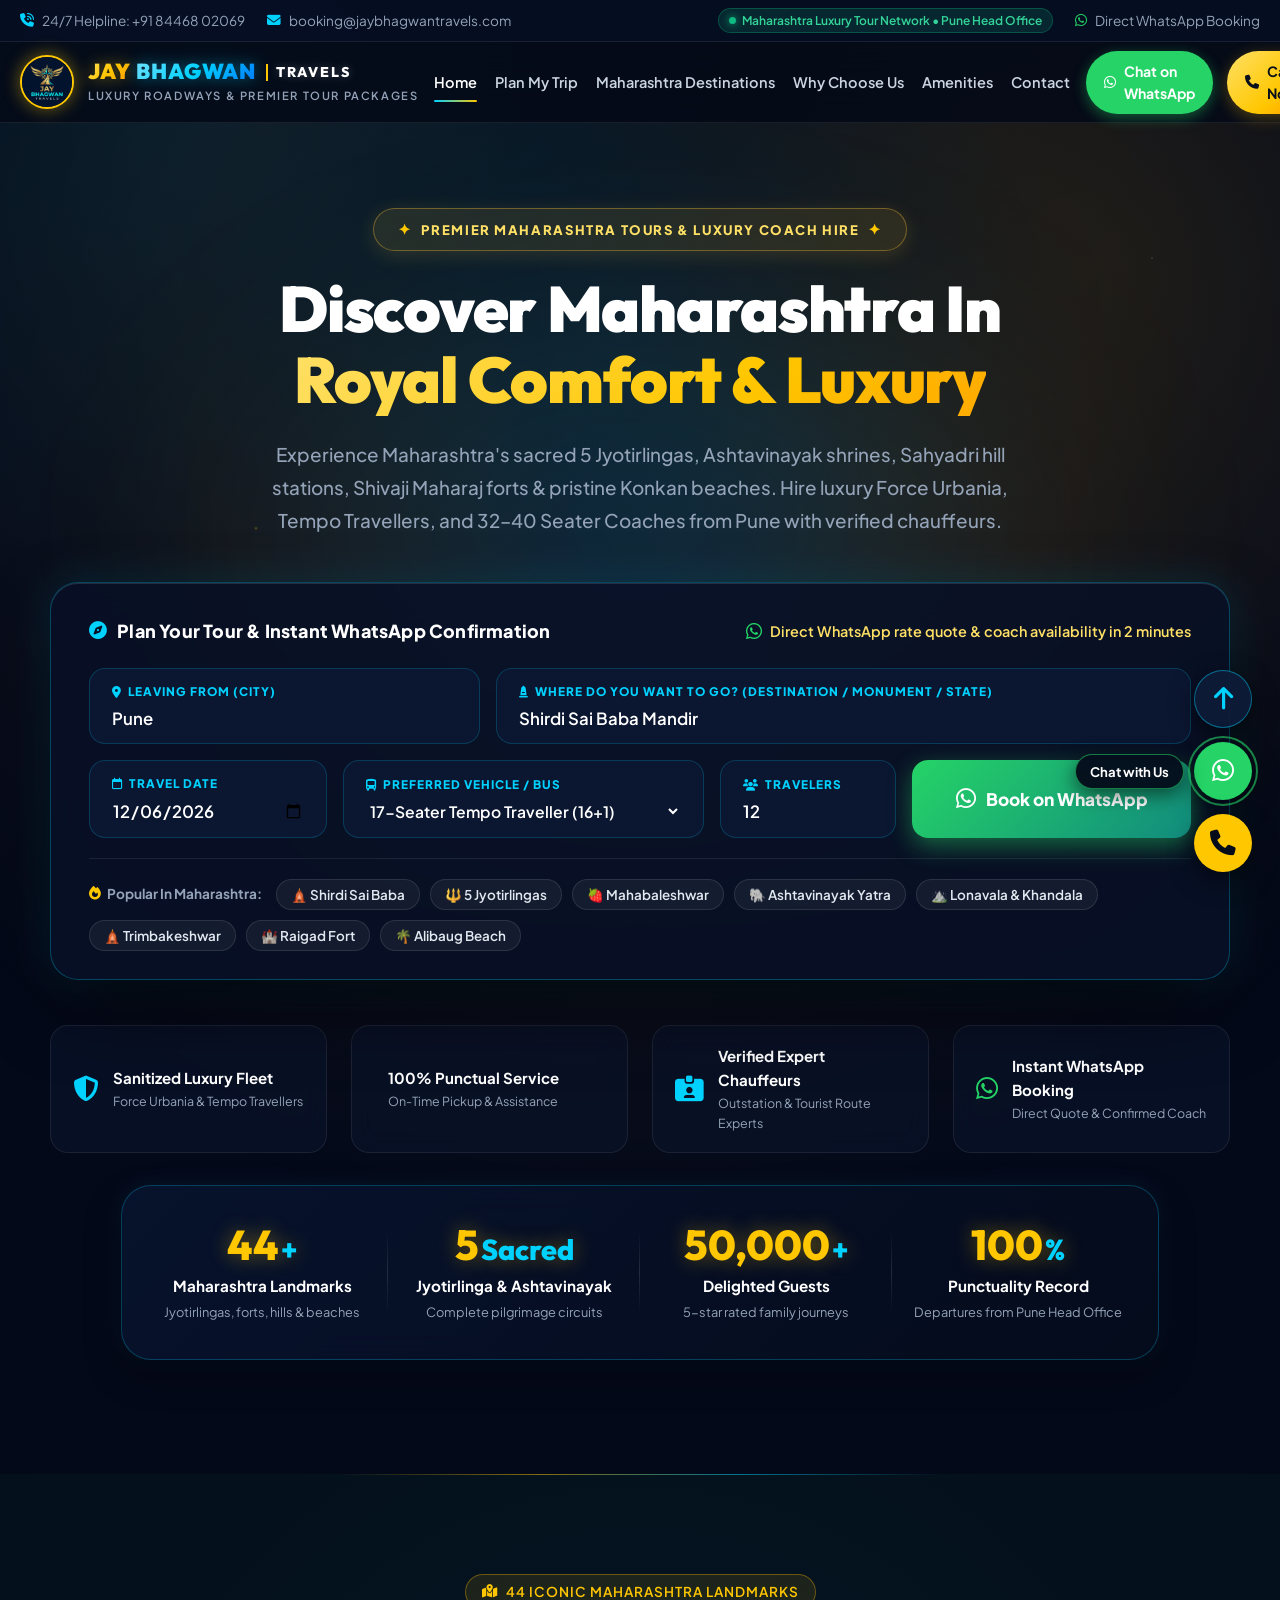
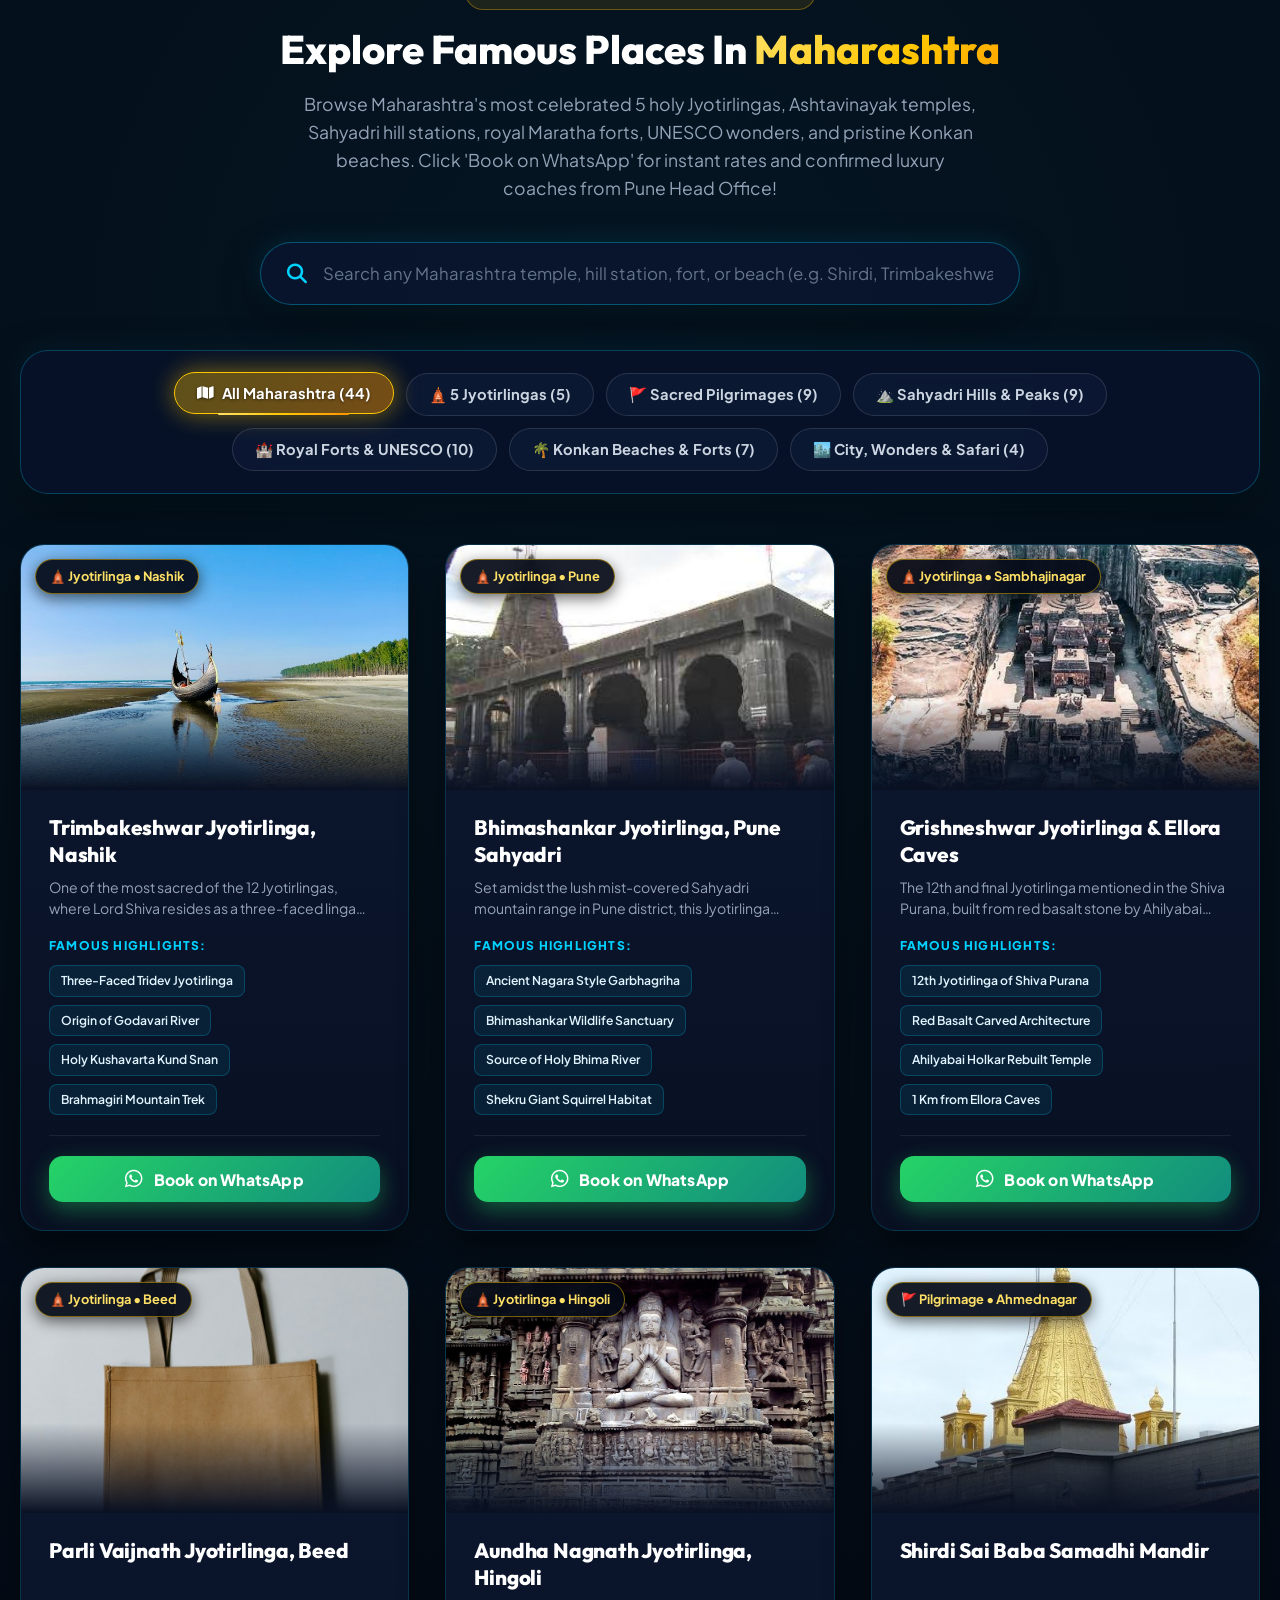
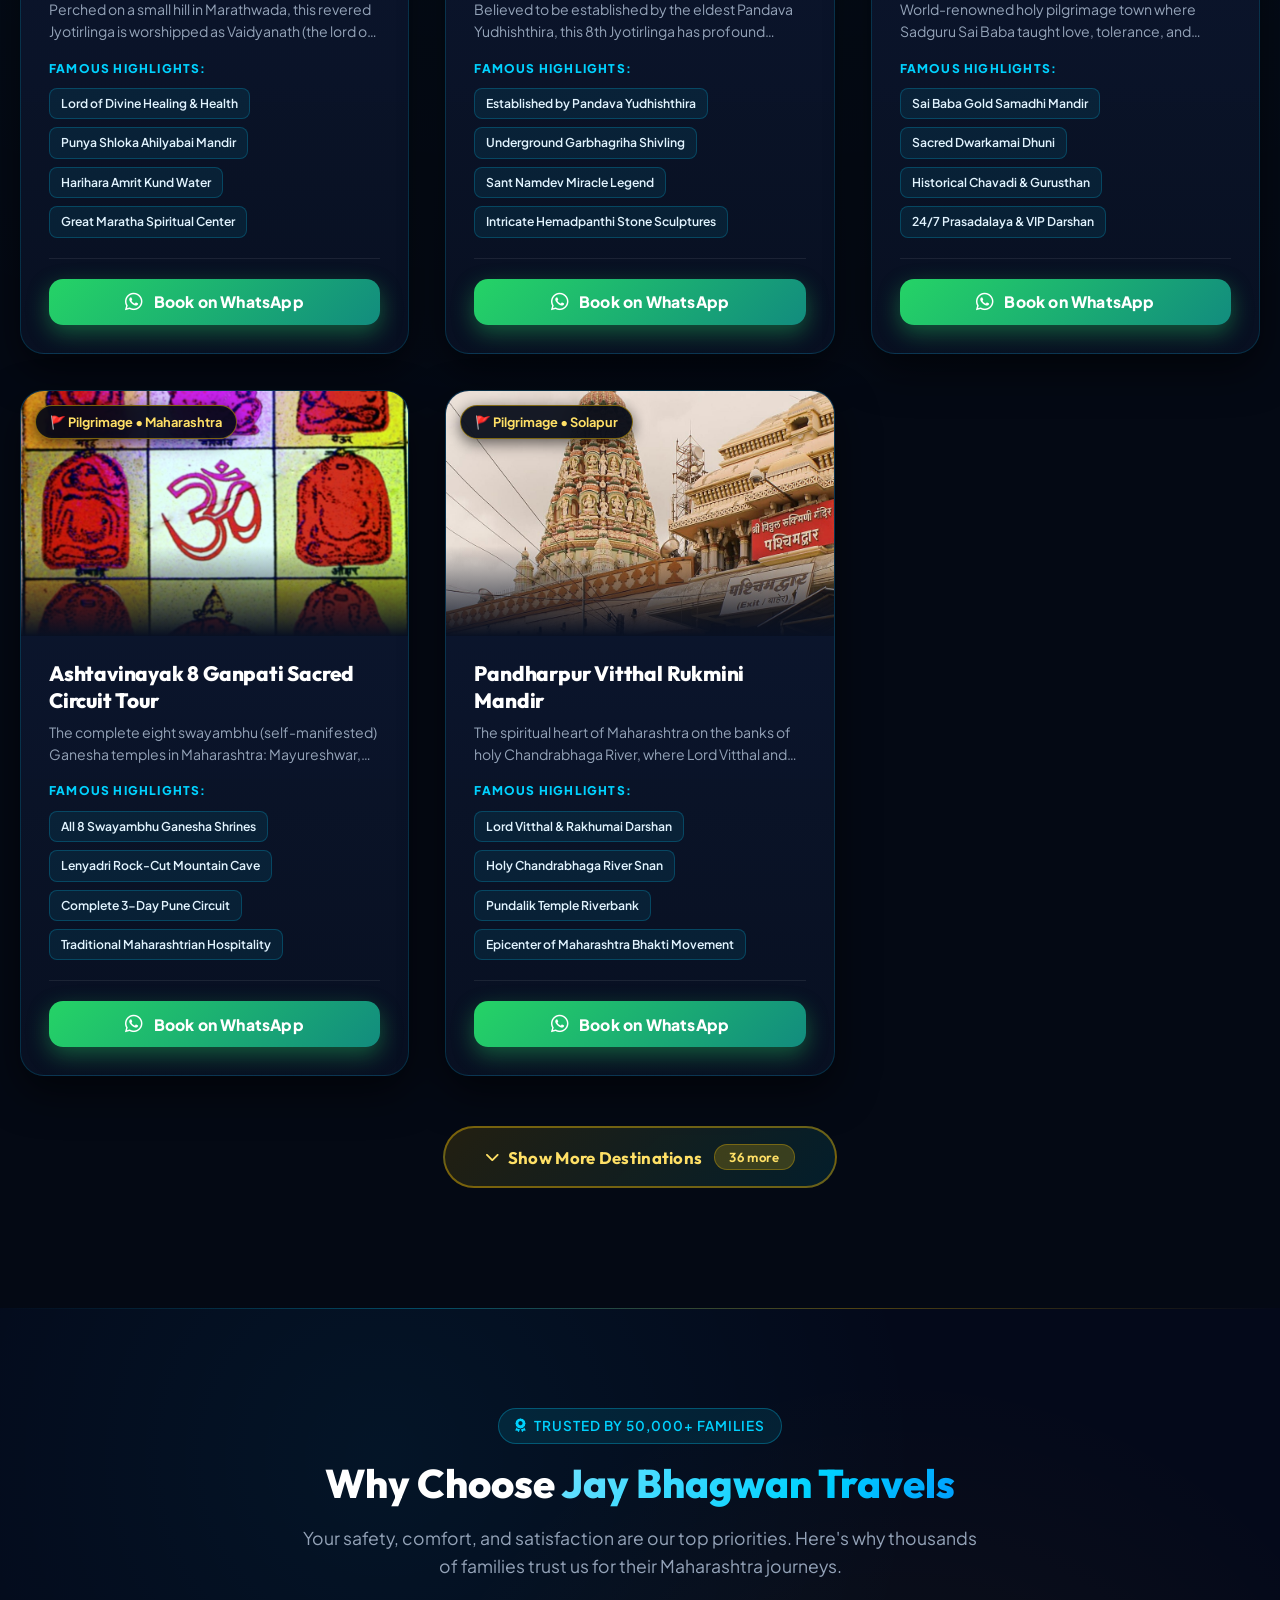
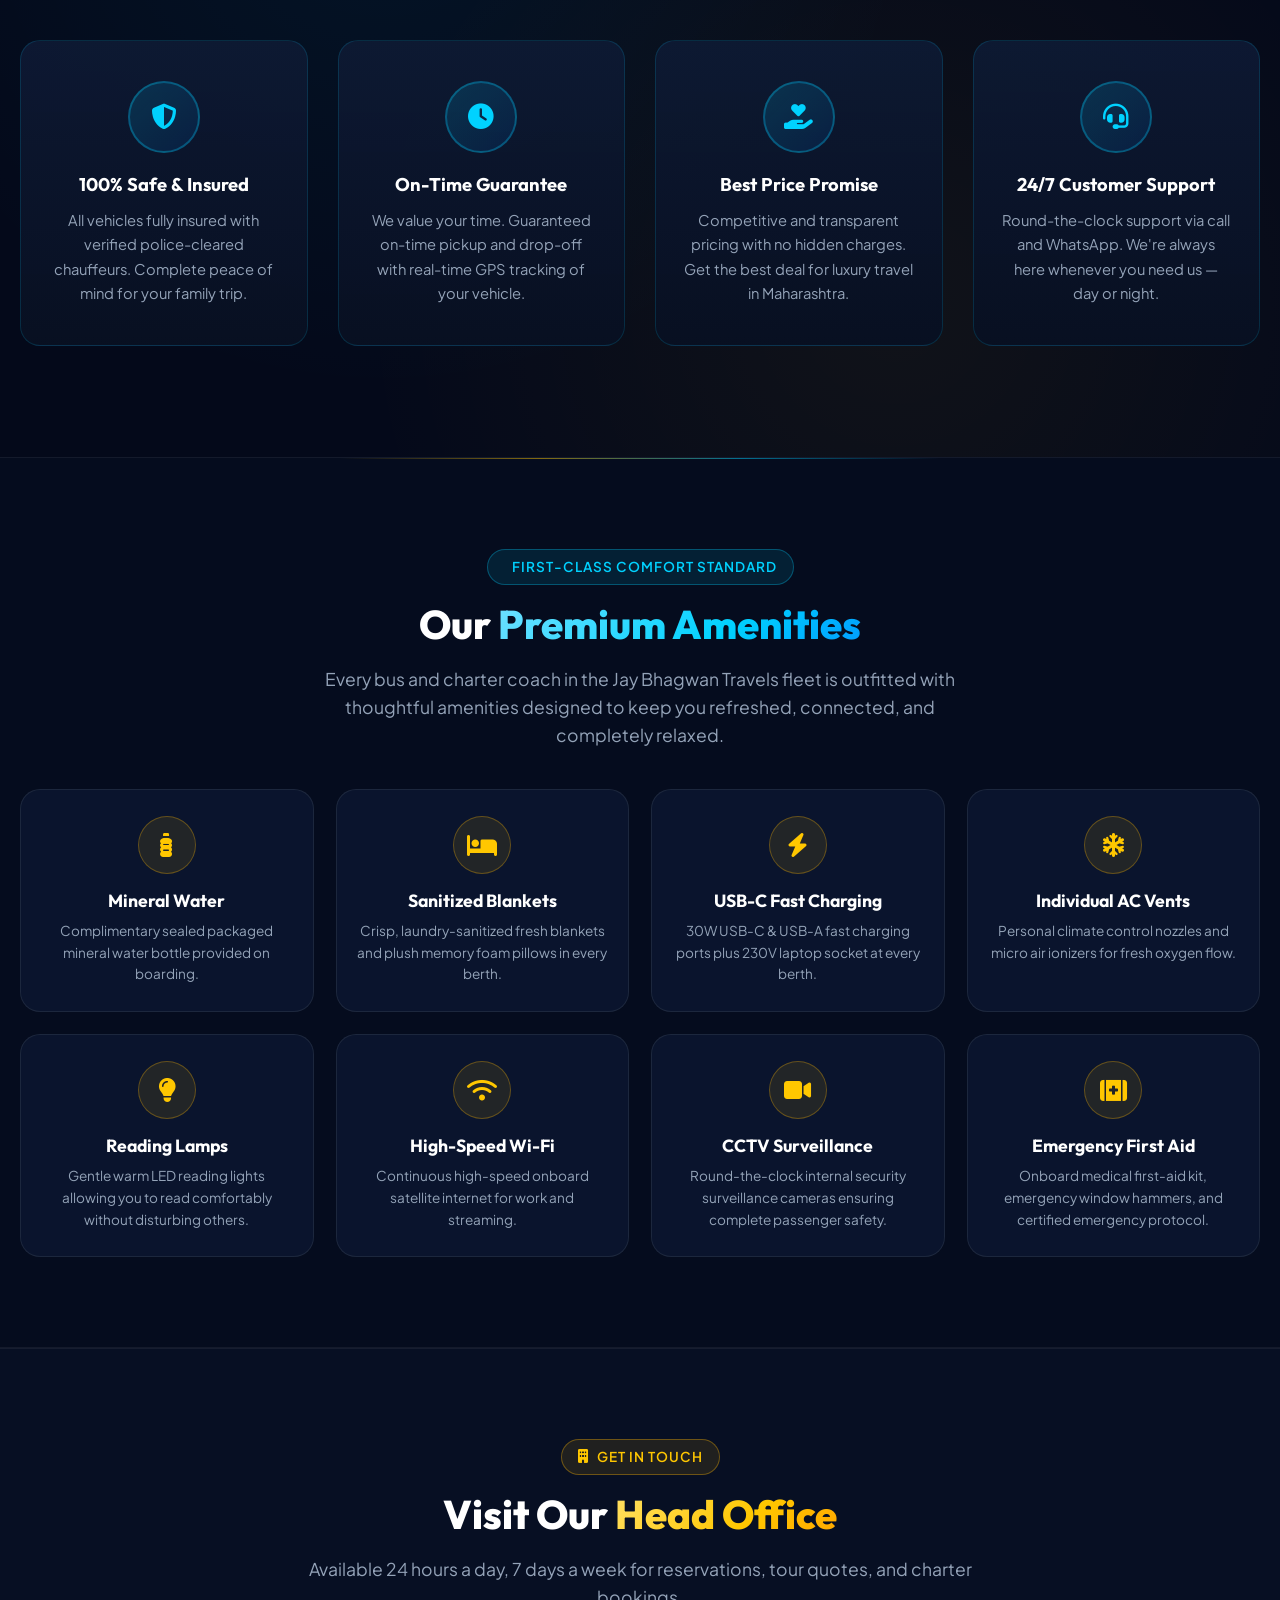
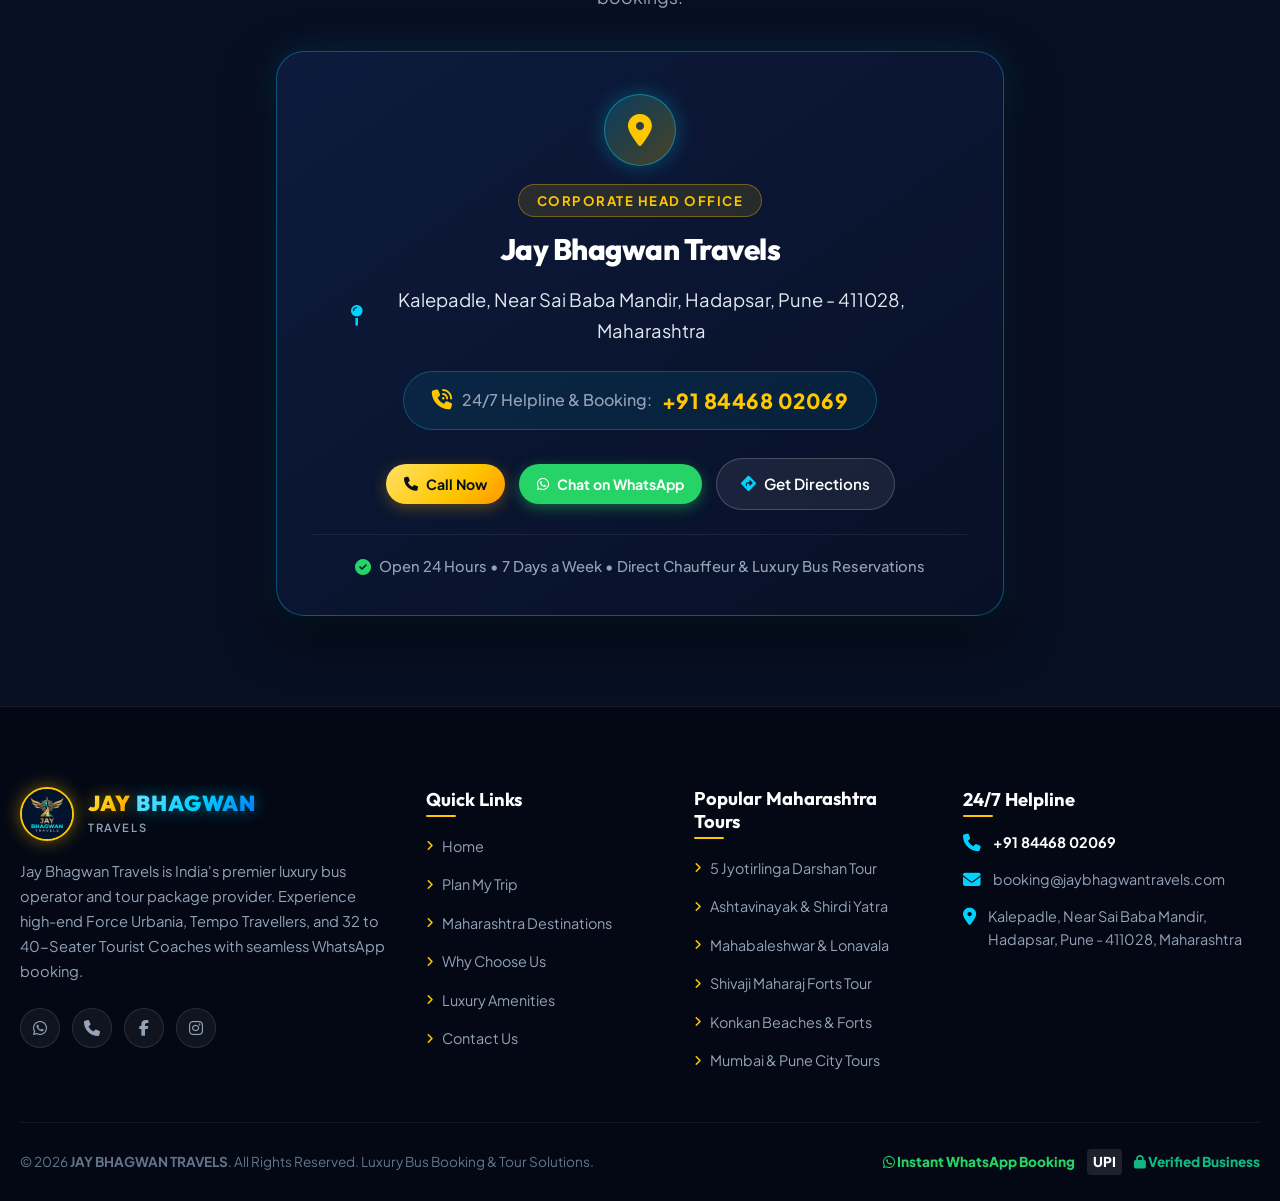
==== index.html @ 7ca1d7c7 "Add Show More button, Why Choose Us section, and UI beautification with animations" ====
<!DOCTYPE html>
<html lang="en">
<head>
  <meta charset="UTF-8">
  <meta name="viewport" content="width=device-width, initial-scale=1.0">
  <title>JAY BHAGWAN TRAVELS | Luxury Maharashtra Tour Packages, Tempo Traveller & Bus Hire Pune</title>
  
  <!-- Meta Tags for SEO -->
  <meta name="description" content="Book luxury Maharashtra tours, Force Urbania, Tempo Travellers, and tourist coaches with Jay Bhagwan Travels Pune. Instant WhatsApp booking for 5 Jyotirlingas, Ashtavinayak, Shirdi, Mahabaleshwar, Lonavala, Shivaji Maharaj Forts & Konkan beaches.">
  <meta name="keywords" content="Jay Bhagwan Travels, Tempo Traveller Pune, Force Urbania hire Pune, 5 Jyotirlinga Maharashtra tour, Ashtavinayak tour package, Shirdi Sai Baba bus, Mahabaleshwar tour, Lonavala tempo traveller, luxury buses Pune, Hadapsar travel agency">
  <meta name="theme-color" content="#050b18">

  <!-- Open Graph / Social Media -->
  <meta property="og:type" content="website">
  <meta property="og:title" content="JAY BHAGWAN TRAVELS | Luxury Roadways & Premier Tour Packages">
  <meta property="og:description" content="Explore Maharashtra's most famous shrines, hill stations, forts & beaches with Jay Bhagwan Travels Pune. Instant WhatsApp booking for Tempo Travellers, Force Urbania, and luxury coaches.">
  <meta property="og:image" content="assets/images/logo.png">

  <!-- Favicon -->
  <link rel="shortcut icon" href="assets/images/favicon.png" type="image/png">

  <!-- Google Fonts: Outfit (Headings) & Plus Jakarta Sans (UI & Body) -->
  <link rel="preconnect" href="https://fonts.googleapis.com">
  <link rel="preconnect" href="https://fonts.gstatic.com" crossorigin>
  <link href="https://fonts.googleapis.com/css2?family=Outfit:wght@300;400;500;600;700;800;900&family=Plus+Jakarta+Sans:wght@400;500;600;700;800&display=swap" rel="stylesheet">

  <!-- Font Awesome 6 Icons -->
  <link rel="stylesheet" href="https://cdnjs.cloudflare.com/ajax/libs/font-awesome/6.5.1/css/all.min.css">

  <!-- Custom Stylesheet -->
  <link rel="stylesheet" href="css/style.css?v=14.0">

  <!-- Schema.org Structured Data -->
  <script type="application/ld+json">
  {
    "@context": "https://schema.org",
    "@type": "TravelAgency",
    "name": "JAY BHAGWAN TRAVELS",
    "description": "Premier Maharashtra tour packages, luxury Tempo Traveller hire, Force Urbania rental, and tourist coach services based in Pune, Maharashtra.",
    "url": "https://www.jaybhagwantravels.com",
    "logo": "assets/images/logo.png",
    "telephone": "+918446802069",
    "address": {
      "@type": "PostalAddress",
      "streetAddress": "Kalepadle, Near Sai Baba Mandir, Hadapsar",
      "addressLocality": "Pune",
      "postalCode": "411028",
      "addressRegion": "Maharashtra",
      "addressCountry": "IN"
    },
    "currenciesAccepted": "INR"
  }
  </script>
</head>
<body>

  <!-- Top Viewport Scroll Reading Progress Bar -->
  <div class="scroll-progress-bar" id="pageScrollProgress"></div>

  <!-- ==========================================================================
       Top Contact & Helpline Announcement Bar
       ========================================================================== -->
  <div class="top-bar">
    <div class="container top-bar-inner">
      <div class="top-bar-left">
        <div class="top-bar-item">
          <i class="fa-solid fa-phone-volume"></i>
          <span>24/7 Helpline: <a href="tel:+918446802069">+91 84468 02069</a></span>
        </div>
        <div class="top-bar-item">
          <i class="fa-solid fa-envelope"></i>
          <a href="mailto:booking@jaybhagwantravels.com">booking@jaybhagwantravels.com</a>
        </div>
      </div>
      <div class="top-bar-right">
        <div class="badge-live-pulse">
          <span class="pulse-dot"></span>
          <span>Maharashtra Luxury Tour Network • Pune Head Office</span>
        </div>
        <div class="top-bar-item">
          <i class="fa-brands fa-whatsapp" style="color: #25d366;"></i>
          <a href="https://wa.me/918446802069?text=Hi%20Jay%20Bhagwan%20Travels,%20I%20want%20to%20plan%20a%20tour." target="_blank">Direct WhatsApp Booking</a>
        </div>
      </div>
    </div>
  </div>

  <!-- ==========================================================================
       Main Sticky Navigation Header
       ========================================================================== -->
  <header class="main-header" id="mainHeader">
    <div class="container header-inner">
      <!-- Brand Logo & Identity -->
      <a href="#home" class="brand-logo-wrap">
        <img src="assets/images/logo.png" alt="Jay Bhagwan Travels Logo" class="brand-logo-img">
        <div class="brand-text-block">
          <div class="brand-title">
            <span class="gold-part">JAY</span>
            <span class="cyan-part">BHAGWAN</span>
            <span class="travels-part">TRAVELS</span>
          </div>
          <span class="brand-tagline">Luxury Roadways & Premier Tour Packages</span>
        </div>
      </a>

      <!-- Navigation Menu Links -->
      <nav class="nav-menu">
        <a href="#home" class="nav-link active">Home</a>
        <a href="#planTripSection" class="nav-link">Plan My Trip</a>
        <a href="#destinationsSection" class="nav-link">Maharashtra Destinations</a>
        <a href="#whyChooseSection" class="nav-link">Why Choose Us</a>
        <a href="#amenitiesSection" class="nav-link">Amenities</a>
        <a href="#contactSection" class="nav-link">Contact</a>
      </nav>

      <!-- Action Buttons -->
      <div class="nav-actions">
        <a href="https://wa.me/918446802069?text=Hi%20Jay%20Bhagwan%20Travels,%20I%20want%20to%20inquire%20about%20booking%20a%20tour." 
           target="_blank" class="btn-icon-text btn-whatsapp-header">
          <i class="fa-brands fa-whatsapp"></i> Chat on WhatsApp
        </a>
        <a href="tel:+918446802069" class="btn-icon-text btn-brand-gold">
          <i class="fa-solid fa-phone"></i> Call Now
        </a>
      </div>

      <!-- Hamburger for Mobile -->
      <button class="hamburger-btn" id="drawerToggle" aria-label="Toggle navigation menu">
        <i class="fa-solid fa-bars-staggered"></i>
      </button>
    </div>
  </header>

  <!-- Mobile Drawer Menu -->
  <div class="mobile-drawer" id="mobileDrawer">
    <div class="drawer-header">
      <div class="brand-title">
        <span class="gold-part">JAY</span> <span class="cyan-part">BHAGWAN</span> <span class="travels-part">TRAVELS</span>
      </div>
      <button class="modal-close-btn" id="drawerClose"><i class="fa-solid fa-xmark"></i></button>
    </div>
    <div class="drawer-menu-list">
      <a href="#home" class="drawer-link"><i class="fa-solid fa-house"></i> Home</a>
      <a href="#planTripSection" class="drawer-link"><i class="fa-solid fa-map-location-dot"></i> Plan My Trip</a>
      <a href="#destinationsSection" class="drawer-link"><i class="fa-solid fa-map-location-dot"></i> Maharashtra Destinations</a>
      <a href="#whyChooseSection" class="drawer-link"><i class="fa-solid fa-award"></i> Why Choose Us</a>
      <a href="#amenitiesSection" class="drawer-link"><i class="fa-solid fa-couch"></i> Luxury Amenities</a>
      <a href="#contactSection" class="drawer-link"><i class="fa-solid fa-headset"></i> Contact Us</a>
    </div>
    <div style="margin-top: auto; display: flex; flex-direction: column; gap: 12px;">
      <a href="https://wa.me/918446802069?text=Hi%20Jay%20Bhagwan%20Travels,%20I%20want%20to%20book%20a%20trip." target="_blank" 
         class="btn-icon-text btn-whatsapp-header" style="justify-content: center;">
        <i class="fa-brands fa-whatsapp"></i> Chat on WhatsApp
      </a>
      <a href="tel:+918446802069" class="btn-icon-text btn-brand-gold" style="justify-content: center;">
        <i class="fa-solid fa-phone"></i> Call: +91 84468 02069
      </a>
    </div>
  </div>

  <!-- ==========================================================================
       Hero Section & Dynamic Visual Display
       ========================================================================== -->
  <!-- ==========================================================================
       Hero Section: Majestic Luxury Travel Experience (Airy & Spacious)
       ========================================================================== -->
  <section class="hero-section" id="home">
    <div class="hero-bg-accent"></div>
    <div class="container hero-container">
      
      <!-- Centerpiece Hero Branding & Headline -->
      <div class="hero-header-center">
        <div class="hero-luxury-badge">
          <span class="badge-star">✦</span> PREMIER MAHARASHTRA TOURS & LUXURY COACH HIRE <span class="badge-star">✦</span>
        </div>
        <h1 class="hero-headline">
          Discover Maharashtra In <br>
          <span class="gradient-text-gold animated-gold-gradient">Royal Comfort & Luxury</span>
        </h1>
        <p class="hero-desc-airy">
          Experience Maharashtra's sacred 5 Jyotirlingas, Ashtavinayak shrines, Sahyadri hill stations, Shivaji Maharaj forts & pristine Konkan beaches. Hire luxury Force Urbania, Tempo Travellers, and 32–40 Seater Coaches from Pune with verified chauffeurs.
        </p>
      </div>

      <!-- Floating Luxury Journey Booking Console -->
      <div class="booking-console-wrapper" id="planTripSection">
        <div class="trip-options-row">
          <div class="console-title-pill">
            <i class="fa-solid fa-compass" style="color: var(--cyan-primary);"></i> Plan Your Tour & Instant WhatsApp Confirmation
          </div>
          <div class="console-offer-note">
            <i class="fa-brands fa-whatsapp" style="color: #25d366; font-size: 1.15rem;"></i> Direct WhatsApp rate quote & coach availability in 2 minutes
          </div>
        </div>

        <form id="heroTripForm" onsubmit="handleHeroWhatsAppBooking(event)" class="hero-console-form">
          <!-- Row 1: Source & Destination (Huge breathing room!) -->
          <div class="console-row-route">
            <!-- Leaving From -->
            <div class="form-field-card console-field-from">
              <span class="field-label"><i class="fa-solid fa-location-dot"></i> Leaving From (City)</span>
              <div class="field-input-wrap">
                <input type="text" id="heroFromCity" class="field-input" placeholder="e.g. Pune, Mumbai, Nashik" value="Pune" required list="majorCitiesList">
              </div>
            </div>

            <!-- Destination Place -->
            <div class="form-field-card console-field-destination">
              <span class="field-label"><i class="fa-solid fa-monument"></i> Where Do You Want To Go? (Destination / Monument / State)</span>
              <div class="field-input-wrap">
                <input type="text" id="heroDestination" class="field-input" placeholder="e.g. Shirdi Sai Baba Mandir / 5 Jyotirlingas / Mahabaleshwar" value="Shirdi Sai Baba Mandir" required list="destinationsDataList">
              </div>
            </div>
          </div>

          <!-- Row 2: Date, Vehicle, Persons, Action CTA -->
          <div class="console-row-details">
            <!-- Travel Date -->
            <div class="form-field-card console-field-date">
              <span class="field-label"><i class="fa-regular fa-calendar"></i> Travel Date</span>
              <div class="field-input-wrap">
                <input type="date" id="heroTravelDate" class="field-input" required>
              </div>
            </div>

            <!-- Preferred Vehicle -->
            <div class="form-field-card console-field-vehicle">
              <span class="field-label"><i class="fa-solid fa-bus-simple"></i> Preferred Vehicle / Bus</span>
              <div class="field-input-wrap">
                <select id="heroVehicleChoice" class="field-select">
                  <option value="17-Seater Tempo Traveller (16+1)" selected>17-Seater Tempo Traveller (16+1)</option>
                  <option value="17-Seater Urbania Bus (16+1)">17-Seater Urbania Bus (16+1)</option>
                  <option value="13-Seater Urbania Bus (12+1)">13-Seater Urbania Bus (12+1)</option>
                  <option value="14-Seater Tempo Traveller (13+1)">14-Seater Tempo Traveller (13+1)</option>
                  <option value="32-Seater Tourist Bus (31+1)">32-Seater Tourist Bus (31+1)</option>
                  <option value="32-Seater BharatBenz Coach (31+1)">32-Seater BharatBenz Coach (31+1)</option>
                  <option value="35-Seater Bus (34+1)">35-Seater Bus (34+1)</option>
                  <option value="40-Seater Deluxe Bus (40+1)">40-Seater Deluxe Bus (40+1)</option>
                  <option value="Volvo 9600 Luxury Sleeper">Volvo 9600 Luxury Sleeper</option>
                  <option value="Toyota Innova Crysta (6+1)">Toyota Innova Crysta (6+1)</option>
                </select>
              </div>
            </div>

            <!-- Travelers -->
            <div class="form-field-card console-field-persons">
              <span class="field-label"><i class="fa-solid fa-users"></i> Travelers</span>
              <div class="field-input-wrap">
                <input type="number" id="heroPassengers" class="field-input" value="12" min="1" max="60" required>
              </div>
            </div>

            <!-- Action Button -->
            <button type="submit" class="btn-console-whatsapp">
              <i class="fa-brands fa-whatsapp"></i>
              <span>Book on WhatsApp</span>
            </button>
          </div>
        </form>

        <!-- Quick Popular Picks Bar -->
        <div class="hero-quick-picks">
          <span class="quick-picks-label"><i class="fa-solid fa-fire" style="color: var(--gold-primary);"></i> Popular In Maharashtra:</span>
          <button type="button" class="quick-pick-pill" onclick="quickFillPlace('Shirdi Sai Baba Samadhi Mandir, Maharashtra')">🛕 Shirdi Sai Baba</button>
          <button type="button" class="quick-pick-pill" onclick="quickFillPlace('5 Jyotirlingas Maharashtra Pilgrimage Tour')">🔱 5 Jyotirlingas</button>
          <button type="button" class="quick-pick-pill" onclick="quickFillPlace('Mahabaleshwar & Panchgani Hill Station')">🍓 Mahabaleshwar</button>
          <button type="button" class="quick-pick-pill" onclick="quickFillPlace('Ashtavinayak 8 Ganpati Sacred Circuit Tour')">🐘 Ashtavinayak Yatra</button>
          <button type="button" class="quick-pick-pill" onclick="quickFillPlace('Lonavala, Khandala & Karla Caves')">⛰️ Lonavala & Khandala</button>
          <button type="button" class="quick-pick-pill" onclick="quickFillPlace('Trimbakeshwar Jyotirlinga, Nashik')">🛕 Trimbakeshwar</button>
          <button type="button" class="quick-pick-pill" onclick="quickFillPlace('Raigad Fort (Capital of Swarajya)')">🏰 Raigad Fort</button>
          <button type="button" class="quick-pick-pill" onclick="quickFillPlace('Alibaug & Kolaba Fort Coastal Tour')">🌴 Alibaug Beach</button>
        </div>
      </div>

      <!-- Four Trust Highlights Strip (Airy, clean, spacious!) -->
      <div class="hero-trust-strip">
        <div class="trust-strip-item">
          <i class="fa-solid fa-shield-halved" style="color: var(--cyan-primary);"></i>
          <div>
            <div class="trust-title">Sanitized Luxury Fleet</div>
            <div class="trust-sub">Force Urbania & Tempo Travellers</div>
          </div>
        </div>
        <div class="trust-strip-item">
          <i class="fa-solid fa-clock-check" style="color: var(--gold-primary);"></i>
          <div>
            <div class="trust-title">100% Punctual Service</div>
            <div class="trust-sub">On-Time Pickup & Assistance</div>
          </div>
        </div>
        <div class="trust-strip-item">
          <i class="fa-solid fa-id-card-clip" style="color: var(--cyan-primary);"></i>
          <div>
            <div class="trust-title">Verified Expert Chauffeurs</div>
            <div class="trust-sub">Outstation & Tourist Route Experts</div>
          </div>
        </div>
        <div class="trust-strip-item">
          <i class="fa-brands fa-whatsapp" style="color: #25d366;"></i>
          <div>
            <div class="trust-title">Instant WhatsApp Booking</div>
            <div class="trust-sub">Direct Quote & Confirmed Coach</div>
          </div>
        </div>
      </div>

      <!-- Live Luxury Metrics & Trust Counter Strip -->
      <div class="luxury-stats-counter-strip reveal-on-scroll" id="statsCounterSection">
        <div class="stat-counter-card">
          <div class="stat-counter-number"><span class="counter-val" data-target="44">0</span><span class="stat-counter-plus">+</span></div>
          <div class="stat-counter-label">Maharashtra Landmarks</div>
          <div class="stat-counter-desc">Jyotirlingas, forts, hills & beaches</div>
        </div>
        <div class="stat-counter-card">
          <div class="stat-counter-number"><span class="counter-val" data-target="5">0</span><span class="stat-counter-plus"> Sacred</span></div>
          <div class="stat-counter-label">Jyotirlinga & Ashtavinayak</div>
          <div class="stat-counter-desc">Complete pilgrimage circuits</div>
        </div>
        <div class="stat-counter-card">
          <div class="stat-counter-number"><span class="counter-val" data-target="50000">0</span><span class="stat-counter-plus">+</span></div>
          <div class="stat-counter-label">Delighted Guests</div>
          <div class="stat-counter-desc">5-star rated family journeys</div>
        </div>
        <div class="stat-counter-card">
          <div class="stat-counter-number"><span class="counter-val" data-target="100">0</span><span class="stat-counter-plus">%</span></div>
          <div class="stat-counter-label">Punctuality Record</div>
          <div class="stat-counter-desc">Departures from Pune Head Office</div>
        </div>
      </div>

      <!-- Datalists for City & Places Autocomplete -->
      <datalist id="majorCitiesList">
        <option value="Pune"></option>
        <option value="Mumbai"></option>
        <option value="Nashik"></option>
        <option value="Chhatrapati Sambhajinagar"></option>
        <option value="Kolhapur"></option>
        <option value="Solapur"></option>
        <option value="Satara"></option>
        <option value="Nagpur"></option>
        <option value="Thane"></option>
        <option value="Navi Mumbai"></option>
        <option value="Shirdi"></option>
        <option value="Ahmednagar"></option>
        <option value="Ratnagiri"></option>
        <option value="Alibaug"></option>
      </datalist>

      <datalist id="destinationsDataList">
        <option value="Trimbakeshwar Jyotirlinga, Nashik"></option>
        <option value="Bhimashankar Jyotirlinga, Pune Sahyadri"></option>
        <option value="Grishneshwar Jyotirlinga & Ellora Caves"></option>
        <option value="Parli Vaijnath Jyotirlinga, Beed"></option>
        <option value="Aundha Nagnath Jyotirlinga, Hingoli"></option>
        <option value="Shirdi Sai Baba Samadhi Mandir"></option>
        <option value="Ashtavinayak 8 Ganpati Sacred Circuit Tour"></option>
        <option value="Pandharpur Vitthal Rukmini Mandir"></option>
        <option value="Kolhapur Mahalakshmi (Ambabai) Mandir"></option>
        <option value="Tuljapur Bhavani Mata Mandir"></option>
        <option value="Akkalkot Shri Swami Samarth Mandir"></option>
        <option value="Khandoba Mandir, Jejuri (Golden Temple)"></option>
        <option value="Shri Sant Gajanan Maharaj Mandir, Shegaon"></option>
        <option value="Panchavati, Sita Gufa & Ramkund, Nashik"></option>
        <option value="Mahabaleshwar & Panchgani Hill Station"></option>
        <option value="Lonavala, Khandala & Karla Caves"></option>
        <option value="Matheran Eco-Sensitive Hill Station"></option>
        <option value="Bhandardara Lake & Arthur Hill Station"></option>
        <option value="Kaas Plateau (Valley of Flowers of Maharashtra)"></option>
        <option value="Kalsubai Peak (Highest Peak of Maharashtra - 1646m)"></option>
        <option value="Igatpuri Hill Station & Sahyadri Waterfalls"></option>
        <option value="Chikhaldara Hill Station & Coffee Plantations"></option>
        <option value="Amboli Hill Station & Waterfalls"></option>
        <option value="Raigad Fort (Capital of Swarajya)"></option>
        <option value="Rajgad Fort (Ruling Capital of Swarajya for 26 Years)"></option>
        <option value="Torna Fort (Prachandagad - First Fort of Swarajya)"></option>
        <option value="Lohagad Fort (The Iron Fort & Vinchukata)"></option>
        <option value="Shivneri Fort (Birthplace of Chhatrapati Shivaji)"></option>
        <option value="Sinhagad Fort & Khadakwasla, Pune"></option>
        <option value="Pratapgad Fort & Mahabaleshwar Foothills"></option>
        <option value="Vasota Jungle Fort & Koyna Wildlife Sanctuary"></option>
        <option value="Ajanta & Ellora UNESCO World Heritage Caves"></option>
        <option value="Elephanta Caves UNESCO World Heritage"></option>
        <option value="Alibaug, Nagaon Beach & Kolaba Fort"></option>
        <option value="Murud-Janjira Sea Fort & Beach"></option>
        <option value="Kashid Beach (White Sand Beach & Water Sports)"></option>
        <option value="Harihareshwar & Shrivardhan (Dakshin Kashi)"></option>
        <option value="Ganpatipule Beach & Swayambhu Ganpati"></option>
        <option value="Dapoli & Murud-Harnai (Dolphin Safari & Sea Forts)"></option>
        <option value="Tarkarli Scuba & Sindhudurg Sea Fort"></option>
        <option value="Gateway of India & Mumbai Darshan"></option>
        <option value="Shreemant Dagdusheth & Pune Heritage"></option>
        <option value="Lonar Meteorite Crater Lake"></option>
        <option value="Tadoba-Andhari Tiger Reserve Wildlife Safari"></option>
      </datalist>

    </div>
  </section>

      <!-- ==========================================================================
       Explore Maharashtra: Famous Places, Shrines, Forts & Beaches
       ========================================================================== -->
  <section class="destinations-section" id="destinationsSection">
    <div class="container">
      <div class="text-center section-header-destinations reveal-on-scroll">
        <div class="section-tag gold-tag"><i class="fa-solid fa-map-location-dot"></i> 44 Iconic Maharashtra Landmarks</div>
        <h2 class="section-title">Explore Famous Places In <span class="gradient-text-gold">Maharashtra</span></h2>
        <p class="section-subtitle mx-auto">
          Browse Maharashtra's most celebrated 5 holy Jyotirlingas, Ashtavinayak temples, Sahyadri hill stations, royal Maratha forts, UNESCO wonders, and pristine Konkan beaches. Click 'Book on WhatsApp' for instant rates and confirmed luxury coaches from Pune Head Office!
        </p>

        <!-- Search input for places -->
        <div class="search-places-bar-wrap">
          <i class="fa-solid fa-magnifying-glass search-bar-icon"></i>
          <input type="text" id="placeSearchInput" onkeyup="searchPlacesLive()" placeholder="Search any Maharashtra temple, hill station, fort, or beach (e.g. Shirdi, Trimbakeshwar, Mahabaleshwar, Raigad, Kaas, Lonar...)" 
                 class="search-places-input">
        </div>
      </div>

      <!-- Maharashtra Categories Filter Nav Tabs -->
      <div class="state-filter-nav">
        <button class="btn-state-tab active" onclick="filterState('all', this)">
          <i class="fa-solid fa-map"></i> All Maharashtra (44)
        </button>
        <button class="btn-state-tab" onclick="filterState('jyotirlinga', this)">
          🛕 5 Jyotirlingas (5)
        </button>
        <button class="btn-state-tab" onclick="filterState('pilgrimage', this)">
          🚩 Sacred Pilgrimages (9)
        </button>
        <button class="btn-state-tab" onclick="filterState('hillstation', this)">
          ⛰️ Sahyadri Hills & Peaks (9)
        </button>
        <button class="btn-state-tab" onclick="filterState('forts', this)">
          🏰 Royal Forts & UNESCO (10)
        </button>
        <button class="btn-state-tab" onclick="filterState('beaches', this)">
          🌴 Konkan Beaches & Forts (7)
        </button>
        <button class="btn-state-tab" onclick="filterState('city', this)">
          🏙️ City, Wonders & Safari (4)
        </button>
      </div>

      <!-- Destinations Cards Grid -->
      <div class="destinations-grid" id="destinationsGrid">
        <div class="destination-card" data-state="jyotirlinga" data-name="trimbakeshwar jyotirlinga nashik godavari brahmagiri kushavarta">
          <div class="destination-img-wrap">
            <img src="assets/images/destinations/trimbakeshwar.jpg" alt="Trimbakeshwar Jyotirlinga, Nashik" class="destination-img" loading="lazy">
            <span class="destination-badge-state">🛕 Jyotirlinga • Nashik</span>
          </div>
          <div class="destination-body">
            <h3 class="destination-title">Trimbakeshwar Jyotirlinga, Nashik</h3>
            <p class="destination-desc">One of the most sacred of the 12 Jyotirlingas, where Lord Shiva resides as a three-faced linga representing Brahma, Vishnu, and Mahesh at the origin of the holy Godavari River.</p>
            <div class="destination-highlights-title">Famous Highlights:</div>
            <div class="destination-highlights-wrap">
              <span class="destination-highlight-pill">Three-Faced Tridev Jyotirlinga</span>
              <span class="destination-highlight-pill">Origin of Godavari River</span>
              <span class="destination-highlight-pill">Holy Kushavarta Kund Snan</span>
              <span class="destination-highlight-pill">Brahmagiri Mountain Trek</span>
            </div>
            <div class="destination-footer">
              <button class="btn-book-tour-wp" onclick="openPlaceBookingModal('Trimbakeshwar Jyotirlinga, Nashik', '17-Seater Force Urbania Bus')">
                <i class="fa-brands fa-whatsapp"></i> Book on WhatsApp
              </button>
            </div>
          </div>
        </div>
        <div class="destination-card" data-state="jyotirlinga" data-name="bhimashankar jyotirlinga pune sahyadri wildlife sanctuary khed">
          <div class="destination-img-wrap">
            <img src="assets/images/destinations/bhimashankar.jpg" alt="Bhimashankar Jyotirlinga Temple, Pune" class="destination-img" loading="lazy">
            <span class="destination-badge-state">🛕 Jyotirlinga • Pune</span>
          </div>
          <div class="destination-body">
            <h3 class="destination-title">Bhimashankar Jyotirlinga, Pune Sahyadri</h3>
            <p class="destination-desc">Set amidst the lush mist-covered Sahyadri mountain range in Pune district, this Jyotirlinga temple features exquisite Nagara style architecture and is the origin of the Bhima River.</p>
            <div class="destination-highlights-title">Famous Highlights:</div>
            <div class="destination-highlights-wrap">
              <span class="destination-highlight-pill">Ancient Nagara Style Garbhagriha</span>
              <span class="destination-highlight-pill">Bhimashankar Wildlife Sanctuary</span>
              <span class="destination-highlight-pill">Source of Holy Bhima River</span>
              <span class="destination-highlight-pill">Shekru Giant Squirrel Habitat</span>
            </div>
            <div class="destination-footer">
              <button class="btn-book-tour-wp" onclick="openPlaceBookingModal('Bhimashankar Jyotirlinga, Pune Sahyadri', '17-Seater Tempo Traveller (16+1)')">
                <i class="fa-brands fa-whatsapp"></i> Book on WhatsApp
              </button>
            </div>
          </div>
        </div>
        <div class="destination-card" data-state="jyotirlinga" data-name="grishneshwar jyotirlinga aurangabad ellora caves sambhajinagar verul">
          <div class="destination-img-wrap">
            <img src="assets/images/destinations/grishneshwar.jpg" alt="Grishneshwar Jyotirlinga, Verul" class="destination-img" loading="lazy">
            <span class="destination-badge-state">🛕 Jyotirlinga • Sambhajinagar</span>
          </div>
          <div class="destination-body">
            <h3 class="destination-title">Grishneshwar Jyotirlinga & Ellora Caves</h3>
            <p class="destination-desc">The 12th and final Jyotirlinga mentioned in the Shiva Purana, built from red basalt stone by Ahilyabai Holkar, situated just 1 km from the world-famous UNESCO Ellora Caves.</p>
            <div class="destination-highlights-title">Famous Highlights:</div>
            <div class="destination-highlights-wrap">
              <span class="destination-highlight-pill">12th Jyotirlinga of Shiva Purana</span>
              <span class="destination-highlight-pill">Red Basalt Carved Architecture</span>
              <span class="destination-highlight-pill">Ahilyabai Holkar Rebuilt Temple</span>
              <span class="destination-highlight-pill">1 Km from Ellora Caves</span>
            </div>
            <div class="destination-footer">
              <button class="btn-book-tour-wp" onclick="openPlaceBookingModal('Grishneshwar Jyotirlinga & Ellora Caves', '32-Seater BharatBenz Coach')">
                <i class="fa-brands fa-whatsapp"></i> Book on WhatsApp
              </button>
            </div>
          </div>
        </div>
        <div class="destination-card" data-state="jyotirlinga" data-name="parli vaijnath jyotirlinga beed marathwada vaidyath">
          <div class="destination-img-wrap">
            <img src="assets/images/destinations/parli-vaijnath.jpg" alt="Parli Vaijnath Jyotirlinga, Beed" class="destination-img" loading="lazy">
            <span class="destination-badge-state">🛕 Jyotirlinga • Beed</span>
          </div>
          <div class="destination-body">
            <h3 class="destination-title">Parli Vaijnath Jyotirlinga, Beed</h3>
            <p class="destination-desc">Perched on a small hill in Marathwada, this revered Jyotirlinga is worshipped as Vaidyanath (the lord of healing and physicians), surrounded by sacred medicinal spring waters.</p>
            <div class="destination-highlights-title">Famous Highlights:</div>
            <div class="destination-highlights-wrap">
              <span class="destination-highlight-pill">Lord of Divine Healing & Health</span>
              <span class="destination-highlight-pill">Punya Shloka Ahilyabai Mandir</span>
              <span class="destination-highlight-pill">Harihara Amrit Kund Water</span>
              <span class="destination-highlight-pill">Great Maratha Spiritual Center</span>
            </div>
            <div class="destination-footer">
              <button class="btn-book-tour-wp" onclick="openPlaceBookingModal('Parli Vaijnath Jyotirlinga, Beed', '17-Seater Force Urbania Bus')">
                <i class="fa-brands fa-whatsapp"></i> Book on WhatsApp
              </button>
            </div>
          </div>
        </div>
        <div class="destination-card" data-state="jyotirlinga" data-name="aundha nagnath jyotirlinga hingoli 8th jyotirlinga namdev saint">
          <div class="destination-img-wrap">
            <img src="assets/images/destinations/aundha-nagnath.jpg" alt="Aundha Nagnath Jyotirlinga, Hingoli" class="destination-img" loading="lazy">
            <span class="destination-badge-state">🛕 Jyotirlinga • Hingoli</span>
          </div>
          <div class="destination-body">
            <h3 class="destination-title">Aundha Nagnath Jyotirlinga, Hingoli</h3>
            <p class="destination-desc">Believed to be established by the eldest Pandava Yudhishthira, this 8th Jyotirlinga has profound Hemadpanthi rock carvings and is immortalized by Saint Namdev.</p>
            <div class="destination-highlights-title">Famous Highlights:</div>
            <div class="destination-highlights-wrap">
              <span class="destination-highlight-pill">Established by Pandava Yudhishthira</span>
              <span class="destination-highlight-pill">Underground Garbhagriha Shivling</span>
              <span class="destination-highlight-pill">Sant Namdev Miracle Legend</span>
              <span class="destination-highlight-pill">Intricate Hemadpanthi Stone Sculptures</span>
            </div>
            <div class="destination-footer">
              <button class="btn-book-tour-wp" onclick="openPlaceBookingModal('Aundha Nagnath Jyotirlinga, Hingoli', '17-Seater Tempo Traveller (16+1)')">
                <i class="fa-brands fa-whatsapp"></i> Book on WhatsApp
              </button>
            </div>
          </div>
        </div>
        <div class="destination-card" data-state="pilgrimage" data-name="shirdi sai baba samadhi mandir dwarkamai chavadi ahmednagar">
          <div class="destination-img-wrap">
            <img src="assets/images/destinations/shirdi-temple.jpg" alt="Shirdi Sai Baba Samadhi Mandir" class="destination-img" loading="lazy">
            <span class="destination-badge-state">🚩 Pilgrimage • Ahmednagar</span>
          </div>
          <div class="destination-body">
            <h3 class="destination-title">Shirdi Sai Baba Samadhi Mandir</h3>
            <p class="destination-desc">World-renowned holy pilgrimage town where Sadguru Sai Baba taught love, tolerance, and "Sabka Malik Ek". Millions gather for the divine Kakad, Madhyan, and Dhoop Aartis.</p>
            <div class="destination-highlights-title">Famous Highlights:</div>
            <div class="destination-highlights-wrap">
              <span class="destination-highlight-pill">Sai Baba Gold Samadhi Mandir</span>
              <span class="destination-highlight-pill">Sacred Dwarkamai Dhuni</span>
              <span class="destination-highlight-pill">Historical Chavadi & Gurusthan</span>
              <span class="destination-highlight-pill">24/7 Prasadalaya & VIP Darshan</span>
            </div>
            <div class="destination-footer">
              <button class="btn-book-tour-wp" onclick="openPlaceBookingModal('Shirdi Sai Baba Samadhi Mandir', '17-Seater Force Urbania Bus')">
                <i class="fa-brands fa-whatsapp"></i> Book on WhatsApp
              </button>
            </div>
          </div>
        </div>
        <div class="destination-card" data-state="pilgrimage" data-name="ashtavinayak 8 ganpati morgaon theur lonavala ozar lenyadri mahad pali siddhatek">
          <div class="destination-img-wrap">
            <img src="assets/images/destinations/ashtavinayak.jpg" alt="Ashtavinayak 8 Ganpatis of Maharashtra" class="destination-img" loading="lazy">
            <span class="destination-badge-state">🚩 Pilgrimage • Maharashtra</span>
          </div>
          <div class="destination-body">
            <h3 class="destination-title">Ashtavinayak 8 Ganpati Sacred Circuit Tour</h3>
            <p class="destination-desc">The complete eight swayambhu (self-manifested) Ganesha temples in Maharashtra: Mayureshwar, Siddhivinayak, Ballaleshwar, Varadvinayak, Chintamani, Girijatmaj, Vighnahar, and Mahaganapati.</p>
            <div class="destination-highlights-title">Famous Highlights:</div>
            <div class="destination-highlights-wrap">
              <span class="destination-highlight-pill">All 8 Swayambhu Ganesha Shrines</span>
              <span class="destination-highlight-pill">Lenyadri Rock-Cut Mountain Cave</span>
              <span class="destination-highlight-pill">Complete 3-Day Pune Circuit</span>
              <span class="destination-highlight-pill">Traditional Maharashtrian Hospitality</span>
            </div>
            <div class="destination-footer">
              <button class="btn-book-tour-wp" onclick="openPlaceBookingModal('Ashtavinayak 8 Ganpati Sacred Circuit Tour', '17-Seater Tempo Traveller (16+1)')">
                <i class="fa-brands fa-whatsapp"></i> Book on WhatsApp
              </button>
            </div>
          </div>
        </div>
        <div class="destination-card" data-state="pilgrimage" data-name="pandharpur vitthal rukmini mandir varkari chandrabhaga solapur ashadi ekadashi">
          <div class="destination-img-wrap">
            <img src="assets/images/destinations/pandharpur-vitthal.jpg" alt="Pandharpur Vitthal Rukmini Mandir" class="destination-img" loading="lazy">
            <span class="destination-badge-state">🚩 Pilgrimage • Solapur</span>
          </div>
          <div class="destination-body">
            <h3 class="destination-title">Pandharpur Vitthal Rukmini Mandir</h3>
            <p class="destination-desc">The spiritual heart of Maharashtra on the banks of holy Chandrabhaga River, where Lord Vitthal and Rakhumai are worshipped with unparalleled devotion by millions of Varkaris.</p>
            <div class="destination-highlights-title">Famous Highlights:</div>
            <div class="destination-highlights-wrap">
              <span class="destination-highlight-pill">Lord Vitthal & Rakhumai Darshan</span>
              <span class="destination-highlight-pill">Holy Chandrabhaga River Snan</span>
              <span class="destination-highlight-pill">Pundalik Temple Riverbank</span>
              <span class="destination-highlight-pill">Epicenter of Maharashtra Bhakti Movement</span>
            </div>
            <div class="destination-footer">
              <button class="btn-book-tour-wp" onclick="openPlaceBookingModal('Pandharpur Vitthal Rukmini Mandir', '32-Seater Tourist Coach')">
                <i class="fa-brands fa-whatsapp"></i> Book on WhatsApp
              </button>
            </div>
          </div>
        </div>
        <div class="destination-card" data-state="pilgrimage" data-name="kolhapur mahalakshmi ambabai mandir shaktipeeth rankala panhala">
          <div class="destination-img-wrap">
            <img src="assets/images/destinations/kolhapur-mahalaxmi.jpg" alt="Kolhapur Mahalakshmi Ambabai Temple" class="destination-img" loading="lazy">
            <span class="destination-badge-state">🚩 Pilgrimage • Kolhapur</span>
          </div>
          <div class="destination-body">
            <h3 class="destination-title">Kolhapur Mahalakshmi (Ambabai) Mandir</h3>
            <p class="destination-desc">One of the prime 51 Shaktipeethas of India, the 7th-century Chalukya-style stone temple is where Goddess Mahalakshmi blesses devotees with wealth, prosperity, and peace.</p>
            <div class="destination-highlights-title">Famous Highlights:</div>
            <div class="destination-highlights-wrap">
              <span class="destination-highlight-pill">One of 51 Sacred Shaktipeethas</span>
              <span class="destination-highlight-pill">Kiranotsav (Sun Ray Phenomenon)</span>
              <span class="destination-highlight-pill">Intricate Chalukyan Stone Carvings</span>
              <span class="destination-highlight-pill">Rankala Lake & Kolhapuri Culture</span>
            </div>
            <div class="destination-footer">
              <button class="btn-book-tour-wp" onclick="openPlaceBookingModal('Kolhapur Mahalakshmi (Ambabai) Mandir', '17-Seater Force Urbania Bus')">
                <i class="fa-brands fa-whatsapp"></i> Book on WhatsApp
              </button>
            </div>
          </div>
        </div>
        <div class="destination-card" data-state="pilgrimage" data-name="tuljapur bhavani mata mandir kulswamini shivaji maharaj dharashiv osmanabad">
          <div class="destination-img-wrap">
            <img src="assets/images/destinations/tuljapur-bhavani.jpg" alt="Tuljapur Bhavani Mata Temple" class="destination-img" loading="lazy">
            <span class="destination-badge-state">🚩 Pilgrimage • Dharashiv</span>
          </div>
          <div class="destination-body">
            <h3 class="destination-title">Tuljapur Bhavani Mata Mandir</h3>
            <p class="destination-desc">The supreme Kulswamini of Maharashtra and divine patron goddess of Chhatrapati Shivaji Maharaj, who blessed him with the sacred Bhavani Talwar (sword) for Swarajya.</p>
            <div class="destination-highlights-title">Famous Highlights:</div>
            <div class="destination-highlights-wrap">
              <span class="destination-highlight-pill">Kulswamini of Chhatrapati Shivaji</span>
              <span class="destination-highlight-pill">Sacred Kallol & Gomukh Tirthas</span>
              <span class="destination-highlight-pill">Navratri Mahotsav Celebration</span>
              <span class="destination-highlight-pill">Historic Hemadpanthi Temple Architecture</span>
            </div>
            <div class="destination-footer">
              <button class="btn-book-tour-wp" onclick="openPlaceBookingModal('Tuljapur Bhavani Mata Mandir', '17-Seater Tempo Traveller (16+1)')">
                <i class="fa-brands fa-whatsapp"></i> Book on WhatsApp
              </button>
            </div>
          </div>
        </div>
        <div class="destination-card" data-state="pilgrimage" data-name="akkalkot shri swami samarth mandir vatavruksha solapur">
          <div class="destination-img-wrap">
            <img src="assets/images/destinations/akkalkot-temple.jpg" alt="Akkalkot Shri Swami Samarth Temple" class="destination-img" loading="lazy">
            <span class="destination-badge-state">🚩 Pilgrimage • Solapur</span>
          </div>
          <div class="destination-body">
            <h3 class="destination-title">Akkalkot Shri Swami Samarth Mandir</h3>
            <p class="destination-desc">The eternal abode and samadhi of 19th-century divine saint Shri Swami Samarth Maharaj (incarnation of Lord Dattatreya), famous for the holy Vatavruksha (Banyan Tree) shrine.</p>
            <div class="destination-highlights-title">Famous Highlights:</div>
            <div class="destination-highlights-wrap">
              <span class="destination-highlight-pill">Vatavruksha Swami Samarth Samadhi</span>
              <span class="destination-highlight-pill">Incarnation of Lord Dattatreya</span>
              <span class="destination-highlight-pill">Peaceful Spiritual Meditation Halls</span>
              <span class="destination-highlight-pill">Daily Mahaprasad for Thousands</span>
            </div>
            <div class="destination-footer">
              <button class="btn-book-tour-wp" onclick="openPlaceBookingModal('Akkalkot Shri Swami Samarth Mandir', '17-Seater Force Urbania Bus')">
                <i class="fa-brands fa-whatsapp"></i> Book on WhatsApp
              </button>
            </div>
          </div>
        </div>
        <div class="destination-card" data-state="pilgrimage" data-name="jejuri khandoba mandir golden bhandara temple pune purandar malhari martand">
          <div class="destination-img-wrap">
            <img src="assets/images/destinations/jejuri-khandoba.jpg" alt="Khandoba Temple, Jejuri" class="destination-img" loading="lazy">
            <span class="destination-badge-state">🚩 Pilgrimage • Pune</span>
          </div>
          <div class="destination-body">
            <h3 class="destination-title">Khandoba Mandir, Jejuri (Golden Temple)</h3>
            <p class="destination-desc">Perched high on a hill near Pune, Jejuri is the supreme shrine of Lord Khandoba (Malhari Martand), famous across the world for the vibrant golden turmeric (Bhandara) showers.</p>
            <div class="destination-highlights-title">Famous Highlights:</div>
            <div class="destination-highlights-wrap">
              <span class="destination-highlight-pill">Bhandara Turmeric Golden Showers</span>
              <span class="destination-highlight-pill">Majestic Deepmalas & Stone Steps</span>
              <span class="destination-highlight-pill">Lord Malhari Martand Deity</span>
              <span class="destination-highlight-pill">Panoramic Views of Purandar Valley</span>
            </div>
            <div class="destination-footer">
              <button class="btn-book-tour-wp" onclick="openPlaceBookingModal('Khandoba Mandir, Jejuri (Golden Temple)', '17-Seater Tempo Traveller (16+1)')">
                <i class="fa-brands fa-whatsapp"></i> Book on WhatsApp
              </button>
            </div>
          </div>
        </div>
        <div class="destination-card" data-state="pilgrimage" data-name="shegaon shri sant gajanan maharaj mandir anand sagar buldhana vidarbha">
          <div class="destination-img-wrap">
            <img src="assets/images/destinations/shegaon-gajanan.jpg" alt="Shri Sant Gajanan Maharaj Sansthan, Shegaon" class="destination-img" loading="lazy">
            <span class="destination-badge-state">🚩 Pilgrimage • Buldhana</span>
          </div>
          <div class="destination-body">
            <h3 class="destination-title">Shri Sant Gajanan Maharaj Mandir, Shegaon</h3>
            <p class="destination-desc">Known as the "Pandharpur of Vidarbha", Shegaon is home to the peaceful marble Samadhi Mandir of revered saint Shri Gajanan Maharaj and the sprawling spiritual park Anand Sagar.</p>
            <div class="destination-highlights-title">Famous Highlights:</div>
            <div class="destination-highlights-wrap">
              <span class="destination-highlight-pill">Sant Gajanan Maharaj Marble Samadhi</span>
              <span class="destination-highlight-pill">Anand Sagar Spiritual Theme Park</span>
              <span class="destination-highlight-pill">Immaculately Managed Pilgrimage Sansthan</span>
              <span class="destination-highlight-pill">Gani Gan Ganat Bote Divine Chant</span>
            </div>
            <div class="destination-footer">
              <button class="btn-book-tour-wp" onclick="openPlaceBookingModal('Shri Sant Gajanan Maharaj Mandir, Shegaon', '32-Seater BharatBenz Coach')">
                <i class="fa-brands fa-whatsapp"></i> Book on WhatsApp
              </button>
            </div>
          </div>
        </div>
        <div class="destination-card" data-state="pilgrimage" data-name="nashik panchavati sita gufa ramkund kalaram godavari ramayana tapovan">
          <div class="destination-img-wrap">
            <img src="assets/images/destinations/nashik-panchavati.jpg" alt="Kalaram Temple and Panchavati, Nashik" class="destination-img" loading="lazy">
            <span class="destination-badge-state">🚩 Pilgrimage • Nashik</span>
          </div>
          <div class="destination-body">
            <h3 class="destination-title">Panchavati, Sita Gufa & Ramkund, Nashik</h3>
            <p class="destination-desc">The sacred holy land where Lord Rama, Sita Mata, and Lakshmana spent their exile in the Dandakaranya forest. Features the 5 banyan trees, Sita Gufa, and the black-stone Kalaram Temple.</p>
            <div class="destination-highlights-title">Famous Highlights:</div>
            <div class="destination-highlights-wrap">
              <span class="destination-highlight-pill">Historic Kalaram Temple</span>
              <span class="destination-highlight-pill">Sita Gufa & 5 Sacred Banyan Trees</span>
              <span class="destination-highlight-pill">Ramkund Holy Kumbh Mela Snan</span>
              <span class="destination-highlight-pill">Tapovan & Kapileshwar Mahadev</span>
            </div>
            <div class="destination-footer">
              <button class="btn-book-tour-wp" onclick="openPlaceBookingModal('Panchavati, Sita Gufa & Ramkund, Nashik', '17-Seater Force Urbania Bus')">
                <i class="fa-brands fa-whatsapp"></i> Book on WhatsApp
              </button>
            </div>
          </div>
        </div>
        <div class="destination-card" data-state="hillstation" data-name="mahabaleshwar panchgani venna lake arthur seat mapro garden strawberry satara">
          <div class="destination-img-wrap">
            <img src="assets/images/destinations/mahabaleshwar.jpg" alt="Mahabaleshwar Venna Lake & Sahyadri Hills" class="destination-img" loading="lazy">
            <span class="destination-badge-state">⛰️ Sahyadri Hill • Satara</span>
          </div>
          <div class="destination-body">
            <h3 class="destination-title">Mahabaleshwar & Panchgani Hill Station</h3>
            <p class="destination-desc">The queen of Maharashtra hill stations nestled in the Western Ghats at 1,353m altitude. Renowned for lush strawberry gardens, Venna Lake boating, Wilson Point sunrise, and table land in Panchgani.</p>
            <div class="destination-highlights-title">Famous Highlights:</div>
            <div class="destination-highlights-wrap">
              <span class="destination-highlight-pill">Scenic Venna Lake Boating & Horse Riding</span>
              <span class="destination-highlight-pill">Arthur's Seat & Elephant's Head Points</span>
              <span class="destination-highlight-pill">Fresh Strawberry Farms & Mapro Garden</span>
              <span class="destination-highlight-pill">Panchgani Asia's 2nd Longest Tableland</span>
            </div>
            <div class="destination-footer">
              <button class="btn-book-tour-wp" onclick="openPlaceBookingModal('Mahabaleshwar & Panchgani Hill Station', '17-Seater Force Urbania Bus')">
                <i class="fa-brands fa-whatsapp"></i> Book on WhatsApp
              </button>
            </div>
          </div>
        </div>
        <div class="destination-card" data-state="hillstation" data-name="lonavala khandala tiger point bhushi dam karla caves waterfalls expressway pune">
          <div class="destination-img-wrap">
            <img src="assets/images/destinations/lonavala-khandala.jpg" alt="Lonavala Tiger Point & Ghats" class="destination-img" loading="lazy">
            <span class="destination-badge-state">⛰️ Sahyadri Hill • Pune</span>
          </div>
          <div class="destination-body">
            <h3 class="destination-title">Lonavala, Khandala & Karla Caves</h3>
            <p class="destination-desc">Maharashtra's most beloved twin hill stations, perched on the Mumbai-Pune Expressway with plunging mist-covered cliffs, gushing monsoon waterfalls, Bhushi Dam, and ancient 2nd-century BC Karla rock caves.</p>
            <div class="destination-highlights-title">Famous Highlights:</div>
            <div class="destination-highlights-wrap">
              <span class="destination-highlight-pill">Tiger Point & Lion's Point Clifftops</span>
              <span class="destination-highlight-pill">Bhushi Dam Water Cascades</span>
              <span class="destination-highlight-pill">Ancient Buddhist Karla & Bhaja Caves</span>
              <span class="destination-highlight-pill">Famous Authentic Lonavala Chikki</span>
            </div>
            <div class="destination-footer">
              <button class="btn-book-tour-wp" onclick="openPlaceBookingModal('Lonavala, Khandala & Karla Caves', '17-Seater Tempo Traveller (16+1)')">
                <i class="fa-brands fa-whatsapp"></i> Book on WhatsApp
              </button>
            </div>
          </div>
        </div>
        <div class="destination-card" data-state="hillstation" data-name="matheran eco sensitive automobile free hill station toy train charlotte lake louisa point raigad">
          <div class="destination-img-wrap">
            <img src="assets/images/destinations/matheran-hills.jpg" alt="Matheran Eco-Friendly Hill Station" class="destination-img" loading="lazy">
            <span class="destination-badge-state">⛰️ Sahyadri Hill • Raigad</span>
          </div>
          <div class="destination-body">
            <h3 class="destination-title">Matheran Eco-Sensitive Hill Station</h3>
            <p class="destination-desc">Asia's only automobile-free hill station, perched high at 800m. Preserves pristine red-soil forest trails, historic heritage toy train, Charlotte Lake, and 38 breathtaking cliff viewpoints.</p>
            <div class="destination-highlights-title">Famous Highlights:</div>
            <div class="destination-highlights-wrap">
              <span class="destination-highlight-pill">100% Pollution-Free Automobile-Free Zone</span>
              <span class="destination-highlight-pill">Historic Neral-Matheran Toy Train</span>
              <span class="destination-highlight-pill">Charlotte Lake & Echo Point</span>
              <span class="destination-highlight-pill">Panoramic Louisa Point Valley Vistas</span>
            </div>
            <div class="destination-footer">
              <button class="btn-book-tour-wp" onclick="openPlaceBookingModal('Matheran Eco-Sensitive Hill Station', '17-Seater Tempo Traveller (16+1)')">
                <i class="fa-brands fa-whatsapp"></i> Book on WhatsApp
              </button>
            </div>
          </div>
        </div>
        <div class="destination-card" data-state="hillstation" data-name="bhandardara arthur lake randha falls wilson dam kalsubai foothills ahmednagar">
          <div class="destination-img-wrap">
            <img src="assets/images/destinations/bhandardara.jpg" alt="Bhandardara Arthur Lake and Wilson Dam" class="destination-img" loading="lazy">
            <span class="destination-badge-state">⛰️ Sahyadri Hill • Ahmednagar</span>
          </div>
          <div class="destination-body">
            <h3 class="destination-title">Bhandardara Lake & Arthur Hill Station</h3>
            <p class="destination-desc">A hidden, tranquil paradise nestled beside the pristine Arthur Lake and Wilson Dam, surrounded by Maharashtra's tallest mountain ranges and spectacular Randha Waterfalls.</p>
            <div class="destination-highlights-title">Famous Highlights:</div>
            <div class="destination-highlights-wrap">
              <span class="destination-highlight-pill">Arthur Lake Boating & Lakeside Camping</span>
              <span class="destination-highlight-pill">Grand Wilson Dam & Umbrella Falls</span>
              <span class="destination-highlight-pill">Majestic Randha Waterfall Cascades</span>
              <span class="destination-highlight-pill">Pre-Monsoon Fireflies Festival</span>
            </div>
            <div class="destination-footer">
              <button class="btn-book-tour-wp" onclick="openPlaceBookingModal('Bhandardara Lake & Arthur Hill Station', '17-Seater Force Urbania Bus')">
                <i class="fa-brands fa-whatsapp"></i> Book on WhatsApp
              </button>
            </div>
          </div>
        </div>
        <div class="destination-card" data-state="hillstation" data-name="kaas plateau kaas pathar valley of flowers unesco heritage satara wildflowers">
          <div class="destination-img-wrap">
            <img src="assets/images/destinations/kaas-plateau.jpg" alt="Kaas Plateau UNESCO Valley of Flowers, Satara" class="destination-img" loading="lazy">
            <span class="destination-badge-state">⛰️ UNESCO Nature • Satara</span>
          </div>
          <div class="destination-body">
            <h3 class="destination-title">Kaas Plateau (Valley of Flowers of Maharashtra)</h3>
            <p class="destination-desc">A UNESCO World Natural Heritage site near Satara, where over 850 species of rare wildflowers bloom into vibrant pink, purple, and yellow carpets across the volcanic plateau every monsoon.</p>
            <div class="destination-highlights-title">Famous Highlights:</div>
            <div class="destination-highlights-wrap">
              <span class="destination-highlight-pill">UNESCO World Natural Heritage Site</span>
              <span class="destination-highlight-pill">Over 850 Species of Rare Wildflowers</span>
              <span class="destination-highlight-pill">Breathtaking 1000-Acre Flower Carpet</span>
              <span class="destination-highlight-pill">Kaas Lake & Vajrai Waterfall Nearby</span>
            </div>
            <div class="destination-footer">
              <button class="btn-book-tour-wp" onclick="openPlaceBookingModal('Kaas Plateau (Valley of Flowers of Maharashtra)', '17-Seater Force Urbania Bus')">
                <i class="fa-brands fa-whatsapp"></i> Book on WhatsApp
              </button>
            </div>
          </div>
        </div>
        <div class="destination-card" data-state="hillstation" data-name="kalsubai peak highest peak of maharashtra 1646m everest sahyadri bari trek">
          <div class="destination-img-wrap">
            <img src="assets/images/destinations/kalsubai-peak.jpg" alt="Kalsubai Peak, Highest Summit in Maharashtra" class="destination-img" loading="lazy">
            <span class="destination-badge-state">⛰️ Sahyadri Peak • Ahmednagar</span>
          </div>
          <div class="destination-body">
            <h3 class="destination-title">Kalsubai Peak (Highest Peak of Maharashtra - 1646m)</h3>
            <p class="destination-desc">Reverently hailed as the "Everest of Maharashtra", Kalsubai stands at 1,646 meters (5,400 ft) offering unrivaled 360-degree vistas of Bhandardara, Arthur Lake, and Sahyadri forts.</p>
            <div class="destination-highlights-title">Famous Highlights:</div>
            <div class="destination-highlights-wrap">
              <span class="destination-highlight-pill">Maharashtra's Highest Mountain Summit</span>
              <span class="destination-highlight-pill">Kalsubai Mata Temple at the Peak</span>
              <span class="destination-highlight-pill">Well-Marked Steel Ladder Trek Route</span>
              <span class="destination-highlight-pill">Spectacular Sunrise Above the Clouds</span>
            </div>
            <div class="destination-footer">
              <button class="btn-book-tour-wp" onclick="openPlaceBookingModal('Kalsubai Peak (Highest Peak of Maharashtra - 1646m)', '17-Seater Tempo Traveller (16+1)')">
                <i class="fa-brands fa-whatsapp"></i> Book on WhatsApp
              </button>
            </div>
          </div>
        </div>
        <div class="destination-card" data-state="hillstation" data-name="igatpuri thal ghat waterfalls vipassana dhamma giri bhatsa valley nashik">
          <div class="destination-img-wrap">
            <img src="assets/images/destinations/igatpuri-hills.jpg" alt="Igatpuri Hill Station and Waterfalls" class="destination-img" loading="lazy">
            <span class="destination-badge-state">⛰️ Sahyadri Hill • Nashik</span>
          </div>
          <div class="destination-body">
            <h3 class="destination-title">Igatpuri Hill Station & Sahyadri Waterfalls</h3>
            <p class="destination-desc">A stunning Sahyadri hill retreat located in the Western Ghats, famed for misty monsoon waterfalls, dense forest trails, ancient forts, and the world's largest Vipassana meditation center Dhamma Giri.</p>
            <div class="destination-highlights-title">Famous Highlights:</div>
            <div class="destination-highlights-wrap">
              <span class="destination-highlight-pill">Dhamma Giri Global Vipassana Center</span>
              <span class="destination-highlight-pill">Thal Ghat & Camel Valley Waterfalls</span>
              <span class="destination-highlight-pill">Bhatsa River Valley Views</span>
              <span class="destination-highlight-pill">Tringalwadi Fort Trek & Lake</span>
            </div>
            <div class="destination-footer">
              <button class="btn-book-tour-wp" onclick="openPlaceBookingModal('Igatpuri Hill Station & Sahyadri Waterfalls', '17-Seater Force Urbania Bus')">
                <i class="fa-brands fa-whatsapp"></i> Book on WhatsApp
              </button>
            </div>
          </div>
        </div>
        <div class="destination-card" data-state="hillstation" data-name="chikhaldara melghat coffee hill station gavilgad fort amravati vidarbha">
          <div class="destination-img-wrap">
            <img src="assets/images/destinations/chikhaldara.jpg" alt="Chikhaldara Hill Station, Melghat" class="destination-img" loading="lazy">
            <span class="destination-badge-state">⛰️ Hill Station • Amravati</span>
          </div>
          <div class="destination-body">
            <h3 class="destination-title">Chikhaldara Hill Station & Coffee Plantations</h3>
            <p class="destination-desc">Vidarbha's only hill resort perched at 1,118m on the Chikhaldara plateau, boasting cool climate, fragrant coffee plantations, panoramic viewpoints, and the historical Gavilgad Fort.</p>
            <div class="destination-highlights-title">Famous Highlights:</div>
            <div class="destination-highlights-wrap">
              <span class="destination-highlight-pill">Only Coffee Growing Region in Maharashtra</span>
              <span class="destination-highlight-pill">Gavilgad & Narnala Historical Forts</span>
              <span class="destination-highlight-pill">Bhimkund & Devi Point Viewpoints</span>
              <span class="destination-highlight-pill">Melghat Tiger Reserve Gateway</span>
            </div>
            <div class="destination-footer">
              <button class="btn-book-tour-wp" onclick="openPlaceBookingModal('Chikhaldara Hill Station & Coffee Plantations', '32-Seater BharatBenz Coach')">
                <i class="fa-brands fa-whatsapp"></i> Book on WhatsApp
              </button>
            </div>
          </div>
        </div>
        <div class="destination-card" data-state="hillstation" data-name="amboli hill station cherrapunji maharashtra waterfalls rainforest flora sindhudurg">
          <div class="destination-img-wrap">
            <img src="assets/images/destinations/amboli-falls.jpg" alt="Amboli Waterfalls and Rainforest, South Konkan" class="destination-img" loading="lazy">
            <span class="destination-badge-state">⛰️ Rainforest Hill • Sindhudurg</span>
          </div>
          <div class="destination-body">
            <h3 class="destination-title">Amboli Hill Station & Waterfalls</h3>
            <p class="destination-desc">Known as the "Cherrapunji of Maharashtra", Amboli is the wettest place in the state located in South Konkan, famous for majestic cascading waterfalls, mist, and incredible biodiversity.</p>
            <div class="destination-highlights-title">Famous Highlights:</div>
            <div class="destination-highlights-wrap">
              <span class="destination-highlight-pill">Cascading Amboli Main Waterfall</span>
              <span class="destination-highlight-pill">Sunset Point & Madhavgad Fort</span>
              <span class="destination-highlight-pill">Rich Sahyadri Rainforest Flora & Fauna</span>
              <span class="destination-highlight-pill">Nangartas Waterfall Gorge</span>
            </div>
            <div class="destination-footer">
              <button class="btn-book-tour-wp" onclick="openPlaceBookingModal('Amboli Hill Station & Waterfalls', '17-Seater Force Urbania Bus')">
                <i class="fa-brands fa-whatsapp"></i> Book on WhatsApp
              </button>
            </div>
          </div>
        </div>
        <div class="destination-card" data-state="forts" data-name="raigad fort capital of swarajya chhatrapati shivaji maharaj samadhi ropeway mahad">
          <div class="destination-img-wrap">
            <img src="assets/images/destinations/raigad-fort.jpg" alt="Raigad Fort, Capital of the Maratha Empire" class="destination-img" loading="lazy">
            <span class="destination-badge-state">🏰 Maratha Fort • Raigad</span>
          </div>
          <div class="destination-body">
            <h3 class="destination-title">Raigad Fort (Capital of Swarajya)</h3>
            <p class="destination-desc">The historic hill citadel chosen by Chhatrapati Shivaji Maharaj as the capital of Swarajya in 1674. Home to the Royal Throne (Raj Sabha), Shivaji Maharaj Samadhi, and modern ropeway.</p>
            <div class="destination-highlights-title">Famous Highlights:</div>
            <div class="destination-highlights-wrap">
              <span class="destination-highlight-pill">Chhatrapati Shivaji Maharaj Samadhi</span>
              <span class="destination-highlight-pill">Grand Raj Sabha (Royal Throne Room)</span>
              <span class="destination-highlight-pill">Hirkani Buruj & Maha Darwaja</span>
              <span class="destination-highlight-pill">Smooth Raigad Ropeway Experience</span>
            </div>
            <div class="destination-footer">
              <button class="btn-book-tour-wp" onclick="openPlaceBookingModal('Raigad Fort (Capital of Swarajya)', '17-Seater Force Urbania Bus')">
                <i class="fa-brands fa-whatsapp"></i> Book on WhatsApp
              </button>
            </div>
          </div>
        </div>
        <div class="destination-card" data-state="forts" data-name="rajgad fort royal sovereign capital of shivaji maharaj 26 years suvela padmavati sanjivani pune">
          <div class="destination-img-wrap">
            <img src="assets/images/destinations/rajgad-fort.jpg" alt="Rajgad Fort Suvela Machi and Citadel" class="destination-img" loading="lazy">
            <span class="destination-badge-state">🏰 Maratha Fort • Pune</span>
          </div>
          <div class="destination-body">
            <h3 class="destination-title">Rajgad Fort (Ruling Capital of Swarajya for 26 Years)</h3>
            <p class="destination-desc">The formidable mountain capital where Chhatrapati Shivaji Maharaj resided for over 26 years, planning the expansion of Swarajya. Famous for its Balekilla, Padmavati Machi, and needle-hole rock Nedhe.</p>
            <div class="destination-highlights-title">Famous Highlights:</div>
            <div class="destination-highlights-wrap">
              <span class="destination-highlight-pill">Ruling Capital of Shivaji Maharaj for 26+ Years</span>
              <span class="destination-highlight-pill">Iconic Suvela & Sanjivani Machi Fortifications</span>
              <span class="destination-highlight-pill">High-Altitude Balekilla Citadel</span>
              <span class="destination-highlight-pill">Nedhe (Natural Giant Needle-Hole in Rock)</span>
            </div>
            <div class="destination-footer">
              <button class="btn-book-tour-wp" onclick="openPlaceBookingModal('Rajgad Fort (Ruling Capital of Swarajya for 26 Years)', '17-Seater Tempo Traveller (16+1)')">
                <i class="fa-brands fa-whatsapp"></i> Book on WhatsApp
              </button>
            </div>
          </div>
        </div>
        <div class="destination-card" data-state="forts" data-name="torna fort prachandagad first fort captured by shivaji maharaj velhe pune">
          <div class="destination-img-wrap">
            <img src="assets/images/destinations/torna-fort.jpg" alt="Torna Fort Prachandagad, Pune" class="destination-img" loading="lazy">
            <span class="destination-badge-state">🏰 Maratha Fort • Pune</span>
          </div>
          <div class="destination-body">
            <h3 class="destination-title">Torna Fort (Prachandagad - First Fort of Swarajya)</h3>
            <p class="destination-desc">The first fort captured by 16-year-old Shivaji Maharaj in 1646, marking the founding of Hindavi Swarajya. Nicknamed Prachandagad ("Massive Fort") for its colossal walls and ridge cliffs.</p>
            <div class="destination-highlights-title">Famous Highlights:</div>
            <div class="destination-highlights-wrap">
              <span class="destination-highlight-pill">First Fort Captured by Chhatrapati Shivaji Maharaj (1646)</span>
              <span class="destination-highlight-pill">Mengai Devi Temple & Torna Machi</span>
              <span class="destination-highlight-pill">Dramatic Zunjar Machi Ridge Fortification</span>
              <span class="destination-highlight-pill">Origin of Hindavi Swarajya History</span>
            </div>
            <div class="destination-footer">
              <button class="btn-book-tour-wp" onclick="openPlaceBookingModal('Torna Fort (Prachandagad - First Fort of Swarajya)', '17-Seater Tempo Traveller (16+1)')">
                <i class="fa-brands fa-whatsapp"></i> Book on WhatsApp
              </button>
            </div>
          </div>
        </div>
        <div class="destination-card" data-state="forts" data-name="lohagad fort iron fort vinchukata scorpion tail lonavala malavali pune">
          <div class="destination-img-wrap">
            <img src="assets/images/destinations/lohagad-fort.jpg" alt="Lohagad Iron Fort Vinchukata Ridge" class="destination-img" loading="lazy">
            <span class="destination-badge-state">🏰 Maratha Fort • Lonavala</span>
          </div>
          <div class="destination-body">
            <h3 class="destination-title">Lohagad Fort (The Iron Fort & Vinchukata)</h3>
            <p class="destination-desc">The formidable "Iron Fort" perched at 1,033m overlooking Pavana Dam. Prominently used by Shivaji Maharaj to store treasury, famous for the iconic 1,500-meter Vinchukata (scorpion's tail) ridge.</p>
            <div class="destination-highlights-title">Famous Highlights:</div>
            <div class="destination-highlights-wrap">
              <span class="destination-highlight-pill">1,500-Meter Vinchukata (Scorpion's Tail) Ridge</span>
              <span class="destination-highlight-pill">Maha Darwaja & 4 Layered Fort Gates</span>
              <span class="destination-highlight-pill">Panoramic Pavana Dam & Lake Views</span>
              <span class="destination-highlight-pill">Ancient Stepwells & Granaries</span>
            </div>
            <div class="destination-footer">
              <button class="btn-book-tour-wp" onclick="openPlaceBookingModal('Lohagad Fort (The Iron Fort & Vinchukata)', '17-Seater Tempo Traveller (16+1)')">
                <i class="fa-brands fa-whatsapp"></i> Book on WhatsApp
              </button>
            </div>
          </div>
        </div>
        <div class="destination-card" data-state="forts" data-name="shivneri fort birthplace of chhatrapati shivaji maharaj jijabai badami junnar">
          <div class="destination-img-wrap">
            <img src="assets/images/destinations/shivneri-fort.jpg" alt="Shivneri Fort, Junnar Pune" class="destination-img" loading="lazy">
            <span class="destination-badge-state">🏰 Heritage Fort • Junnar</span>
          </div>
          <div class="destination-body">
            <h3 class="destination-title">Shivneri Fort (Birthplace of Chhatrapati Shivaji)</h3>
            <p class="destination-desc">The sacred hill fortress where Chhatrapati Shivaji Maharaj was born on 19th February 1630. Features the prayer sanctum of Goddess Shivai, Rajgadhi, and Badami lake.</p>
            <div class="destination-highlights-title">Famous Highlights:</div>
            <div class="destination-highlights-wrap">
              <span class="destination-highlight-pill">Shivaji Maharaj Birth Memorial (Janmasthal)</span>
              <span class="destination-highlight-pill">Ancient Shivai Devi Temple</span>
              <span class="destination-highlight-pill">Seven Layered Invulnerable Fort Gates</span>
              <span class="destination-highlight-pill">Amberkhana & Badami Talav</span>
            </div>
            <div class="destination-footer">
              <button class="btn-book-tour-wp" onclick="openPlaceBookingModal('Shivneri Fort (Birthplace of Chhatrapati Shivaji)', '17-Seater Force Urbania Bus')">
                <i class="fa-brands fa-whatsapp"></i> Book on WhatsApp
              </button>
            </div>
          </div>
        </div>
        <div class="destination-card" data-state="forts" data-name="sinhagad fort tanaji malusare memorial khadakwasla dam pune">
          <div class="destination-img-wrap">
            <img src="assets/images/destinations/sinhagad-fort.jpg" alt="Sinhagad Fort Lion Fort, Pune" class="destination-img" loading="lazy">
            <span class="destination-badge-state">🏰 Maratha Fort • Pune</span>
          </div>
          <div class="destination-body">
            <h3 class="destination-title">Sinhagad Fort & Khadakwasla, Pune</h3>
            <p class="destination-desc">The legendary "Lion Fort" immortalized by Tanaji Malusare's heroic Battle of 1670 ("Gad aala pan sinh gela"). Famous for authentic Pithla Bhakri, Kanda Bhajji, and Khadakwasla backwaters.</p>
            <div class="destination-highlights-title">Famous Highlights:</div>
            <div class="destination-highlights-wrap">
              <span class="destination-highlight-pill">Tanaji Malusare Samadhi Memorial</span>
              <span class="destination-highlight-pill">Authentic Hot Pithla Bhakri & Matka Dahi</span>
              <span class="destination-highlight-pill">Panoramic Pune City & Khadakwasla Vistas</span>
              <span class="destination-highlight-pill">Kalyan Darwaja & Wind Point</span>
            </div>
            <div class="destination-footer">
              <button class="btn-book-tour-wp" onclick="openPlaceBookingModal('Sinhagad Fort & Khadakwasla, Pune', '17-Seater Tempo Traveller (16+1)')">
                <i class="fa-brands fa-whatsapp"></i> Book on WhatsApp
              </button>
            </div>
          </div>
        </div>
        <div class="destination-card" data-state="forts" data-name="pratapgad fort afzal khan battle bhavani mata temple mahabaleshwar satara">
          <div class="destination-img-wrap">
            <img src="assets/images/destinations/pratapgad-fort.jpg" alt="Pratapgad Fort, Mahabaleshwar" class="destination-img" loading="lazy">
            <span class="destination-badge-state">🏰 Maratha Fort • Satara</span>
          </div>
          <div class="destination-body">
            <h3 class="destination-title">Pratapgad Fort & Mahabaleshwar Foothills</h3>
            <p class="destination-desc">Built in 1656 by Moropant Pingle under Shivaji Maharaj's guidance, this fort witnessed the historic defeat of Afzal Khan. Features the sacred Bhavani temple and equestrian Shivaji statue.</p>
            <div class="destination-highlights-title">Famous Highlights:</div>
            <div class="destination-highlights-wrap">
              <span class="destination-highlight-pill">Historic Afzal Khan Battleground Site</span>
              <span class="destination-highlight-pill">Bhavani Mata Temple with Sphatik Linga</span>
              <span class="destination-highlight-pill">Giant Bronze Chhatrapati Shivaji Statue</span>
              <span class="destination-highlight-pill">Breathtaking 360-degree Sahyadri Views</span>
            </div>
            <div class="destination-footer">
              <button class="btn-book-tour-wp" onclick="openPlaceBookingModal('Pratapgad Fort & Mahabaleshwar Foothills', '17-Seater Force Urbania Bus')">
                <i class="fa-brands fa-whatsapp"></i> Book on WhatsApp
              </button>
            </div>
          </div>
        </div>
        <div class="destination-card" data-state="forts" data-name="vasota fort vyaghragad koyna wildlife sanctuary shivsagar lake boat safari satara">
          <div class="destination-img-wrap">
            <img src="assets/images/destinations/vasota-koyna.jpg" alt="Vasota Fort and Shivsagar Lake Boating, Koyna" class="destination-img" loading="lazy">
            <span class="destination-badge-state">🏰 Jungle Fort • Satara</span>
          </div>
          <div class="destination-body">
            <h3 class="destination-title">Vasota Jungle Fort & Koyna Wildlife Sanctuary</h3>
            <p class="destination-desc">An incredible wilderness fort nestled deep inside the Koyna Wildlife Sanctuary, accessible only by a scenic boat safari across Shivsagar Lake followed by an enchanting rainforest trek.</p>
            <div class="destination-highlights-title">Famous Highlights:</div>
            <div class="destination-highlights-wrap">
              <span class="destination-highlight-pill">Speedboat Ride Across Shivsagar Lake</span>
              <span class="destination-highlight-pill">Dense Koyna Tiger Reserve Jungle Trek</span>
              <span class="destination-highlight-pill">Nageshwar Cave & Shivling Temple</span>
              <span class="destination-highlight-pill">Babu Kada Unbroken Cliff Drop</span>
            </div>
            <div class="destination-footer">
              <button class="btn-book-tour-wp" onclick="openPlaceBookingModal('Vasota Jungle Fort & Koyna Wildlife Sanctuary', '17-Seater Tempo Traveller (16+1)')">
                <i class="fa-brands fa-whatsapp"></i> Book on WhatsApp
              </button>
            </div>
          </div>
        </div>
        <div class="destination-card" data-state="forts" data-name="ajanta ellora caves kailasa temple unesco world heritage sambhajinagar rock cut buddhist">
          <div class="destination-img-wrap">
            <img src="assets/images/destinations/ellora-caves.jpg" alt="Kailasa Temple at Ellora Caves" class="destination-img" loading="lazy">
            <span class="destination-badge-state">🏰 UNESCO World Heritage</span>
          </div>
          <div class="destination-body">
            <h3 class="destination-title">Ajanta & Ellora UNESCO World Heritage Caves</h3>
            <p class="destination-desc">World-famous UNESCO World Heritage marvels: 34 Ellora caves housing the astonishing Kailasa monolithic temple carved from a single mountain, and 30 Ajanta caves with ancient Buddhist frescoes.</p>
            <div class="destination-highlights-title">Famous Highlights:</div>
            <div class="destination-highlights-wrap">
              <span class="destination-highlight-pill">Kailasa Monolithic Rock-Cut Marvel (Cave 16)</span>
              <span class="destination-highlight-pill">Ancient Ajanta 2nd-century BC Murals</span>
              <span class="destination-highlight-pill">Buddhist, Hindu & Jain Cave Architecture</span>
              <span class="destination-highlight-pill">Masterpiece of Human Creative Genius</span>
            </div>
            <div class="destination-footer">
              <button class="btn-book-tour-wp" onclick="openPlaceBookingModal('Ajanta & Ellora UNESCO World Heritage Caves', '32-Seater BharatBenz Coach')">
                <i class="fa-brands fa-whatsapp"></i> Book on WhatsApp
              </button>
            </div>
          </div>
        </div>
        <div class="destination-card" data-state="forts" data-name="elephanta caves unesco world heritage island trimurti mumbai harbour ferry gateway">
          <div class="destination-img-wrap">
            <img src="assets/images/destinations/elephanta-caves.jpg" alt="Elephanta Caves Trimurti Shiva, Mumbai Harbour" class="destination-img" loading="lazy">
            <span class="destination-badge-state">🏰 UNESCO Island • Mumbai</span>
          </div>
          <div class="destination-body">
            <h3 class="destination-title">Elephanta Caves UNESCO World Heritage</h3>
            <p class="destination-desc">A UNESCO World Heritage island in Mumbai Harbour reached by scenic ferry from the Gateway of India. Houses monumental 5th-century rock-cut cave temples dedicated to Lord Shiva.</p>
            <div class="destination-highlights-title">Famous Highlights:</div>
            <div class="destination-highlights-wrap">
              <span class="destination-highlight-pill">Iconic 20-Foot Sadashiva Trimurti Sculpture</span>
              <span class="destination-highlight-pill">Scenic Ferry Cruise Across Mumbai Harbour</span>
              <span class="destination-highlight-pill">Mini Heritage Island Toy Train</span>
              <span class="destination-highlight-pill">Ancient 5th to 8th Century Bas-Relief Carvings</span>
            </div>
            <div class="destination-footer">
              <button class="btn-book-tour-wp" onclick="openPlaceBookingModal('Elephanta Caves UNESCO World Heritage', '17-Seater Force Urbania Bus')">
                <i class="fa-brands fa-whatsapp"></i> Book on WhatsApp
              </button>
            </div>
          </div>
        </div>
        <div class="destination-card" data-state="beaches" data-name="alibaug nagaon beach kolaba fort water sports kihim raigad">
          <div class="destination-img-wrap">
            <img src="assets/images/destinations/alibaug-beach.jpg" alt="Alibaug Beach and Kolaba Sea Fort" class="destination-img" loading="lazy">
            <span class="destination-badge-state">🌴 Konkan Beach • Raigad</span>
          </div>
          <div class="destination-body">
            <h3 class="destination-title">Alibaug, Nagaon Beach & Kolaba Fort</h3>
            <p class="destination-desc">The most popular coastal getaway from Pune and Mumbai, featuring palm-fringed sands, thrilling water sports, seafood shacks, and Shivaji Maharaj's sea fort Kolaba built inside the waves.</p>
            <div class="destination-highlights-title">Famous Highlights:</div>
            <div class="destination-highlights-wrap">
              <span class="destination-highlight-pill">Kolaba Sea Fort Accessible at Low Tide</span>
              <span class="destination-highlight-pill">Nagaon & Varsoli Water Sports & Jet Ski</span>
              <span class="destination-highlight-pill">Fresh Konkani Surmai & Pomfret Delicacies</span>
              <span class="destination-highlight-pill">Scenic Coastal Coconut Groves</span>
            </div>
            <div class="destination-footer">
              <button class="btn-book-tour-wp" onclick="openPlaceBookingModal('Alibaug, Nagaon Beach & Kolaba Fort', '17-Seater Force Urbania Bus')">
                <i class="fa-brands fa-whatsapp"></i> Book on WhatsApp
              </button>
            </div>
          </div>
        </div>
        <div class="destination-card" data-state="beaches" data-name="murud janjira sea fort invulnerable island kashid raigad rajapuri">
          <div class="destination-img-wrap">
            <img src="assets/images/destinations/murud-janjira.jpg" alt="Murud-Janjira Island Sea Fort" class="destination-img" loading="lazy">
            <span class="destination-badge-state">🌴 Konkan Sea Fort • Raigad</span>
          </div>
          <div class="destination-body">
            <h3 class="destination-title">Murud-Janjira Sea Fort & Beach</h3>
            <p class="destination-desc">One of the world's strongest and most impregnable island sea forts, built in the Arabian Sea with 19 round bastions that remained unconquered throughout centuries.</p>
            <div class="destination-highlights-title">Famous Highlights:</div>
            <div class="destination-highlights-wrap">
              <span class="destination-highlight-pill">Unconquered Island Citadel in Arabian Sea</span>
              <span class="destination-highlight-pill">Sailboat Ride from Rajapuri Jetty</span>
              <span class="destination-highlight-pill">Third Largest Cannon in India (Kalak Bangdi)</span>
              <span class="destination-highlight-pill">Murud Sandy Beach & Sunset Strolls</span>
            </div>
            <div class="destination-footer">
              <button class="btn-book-tour-wp" onclick="openPlaceBookingModal('Murud-Janjira Sea Fort & Beach', '17-Seater Tempo Traveller (16+1)')">
                <i class="fa-brands fa-whatsapp"></i> Book on WhatsApp
              </button>
            </div>
          </div>
        </div>
        <div class="destination-card" data-state="beaches" data-name="kashid beach white sand beach water sports parasailing casuarina groves raigad">
          <div class="destination-img-wrap">
            <img src="assets/images/destinations/kashid-beach.jpg" alt="Kashid White Sand Beach, Maharashtra" class="destination-img" loading="lazy">
            <span class="destination-badge-state">🌴 Konkan Beach • Raigad</span>
          </div>
          <div class="destination-body">
            <h3 class="destination-title">Kashid Beach (White Sand Beach & Water Sports)</h3>
            <p class="destination-desc">Renowned as one of the cleanest and most picturesque beaches in North Konkan, stretching 3 km along the Arabian Sea with silvery white sand, clear blue water, and thrilling adventure sports.</p>
            <div class="destination-highlights-title">Famous Highlights:</div>
            <div class="destination-highlights-wrap">
              <span class="destination-highlight-pill">Silvery White Sand & Casuarina Forest</span>
              <span class="destination-highlight-pill">Parasailing, Banana Rides & Jet Skiing</span>
              <span class="destination-highlight-pill">Gentle Waves Perfect for Family Swimming</span>
              <span class="destination-highlight-pill">Scenic Coastal Drive from Alibaug</span>
            </div>
            <div class="destination-footer">
              <button class="btn-book-tour-wp" onclick="openPlaceBookingModal('Kashid Beach (White Sand Beach & Water Sports)', '17-Seater Force Urbania Bus')">
                <i class="fa-brands fa-whatsapp"></i> Book on WhatsApp
              </button>
            </div>
          </div>
        </div>
        <div class="destination-card" data-state="beaches" data-name="harihareshwar shrivardhan dakshin kashi kalbhairav temple sea cliffs pradakshina raigad">
          <div class="destination-img-wrap">
            <img src="assets/images/destinations/harihareshwar.jpg" alt="Harihareshwar Temple and Coastal Cliffs" class="destination-img" loading="lazy">
            <span class="destination-badge-state">🌴 Coastal Pilgrim • Raigad</span>
          </div>
          <div class="destination-body">
            <h3 class="destination-title">Harihareshwar & Shrivardhan (Dakshin Kashi)</h3>
            <p class="destination-desc">Reverently known as "Dakshin Kashi" (Kashi of the South), this sacred coastal paradise is where Savitri River enters the Arabian Sea, famous for Kalbhairav Mandir and dramatic sea-cliff pradakshina.</p>
            <div class="destination-highlights-title">Famous Highlights:</div>
            <div class="destination-highlights-wrap">
              <span class="destination-highlight-pill">Ancient Kalbhairav & Harihareshwar Mandir</span>
              <span class="destination-highlight-pill">Dramatic Sea-Cliff Rocky Pradakshina Walk</span>
              <span class="destination-highlight-pill">Pristine Black & White Sand Shrivardhan Beach</span>
              <span class="destination-highlight-pill">Peaceful Uncrowded Konkan Ambiance</span>
            </div>
            <div class="destination-footer">
              <button class="btn-book-tour-wp" onclick="openPlaceBookingModal('Harihareshwar & Shrivardhan (Dakshin Kashi)', '17-Seater Force Urbania Bus')">
                <i class="fa-brands fa-whatsapp"></i> Book on WhatsApp
              </button>
            </div>
          </div>
        </div>
        <div class="destination-card" data-state="beaches" data-name="ganpatipule beach swayambhu ganpati mandir malgund prachin konkan ratnagiri">
          <div class="destination-img-wrap">
            <img src="assets/images/destinations/ganpatipule-beach.jpg" alt="Ganpatipule Beach and Ganpati Mandir" class="destination-img" loading="lazy">
            <span class="destination-badge-state">🌴 Konkan Beach • Ratnagiri</span>
          </div>
          <div class="destination-body">
            <h3 class="destination-title">Ganpatipule Beach & Swayambhu Ganpati</h3>
            <p class="destination-desc">A divine coastal paradise where a 400-year-old self-originated Ganesha idol rests directly on the pristine white shores facing the Arabian Sea. The entire hill is circumambulated as pradikshana.</p>
            <div class="destination-highlights-title">Famous Highlights:</div>
            <div class="destination-highlights-wrap">
              <span class="destination-highlight-pill">400-Year-Old Swayambhu Beach Ganesha</span>
              <span class="destination-highlight-pill">Hill Circumambulation (Pradakshina Path)</span>
              <span class="destination-highlight-pill">Prachin Konkan Cultural Museum</span>
              <span class="destination-highlight-pill">Pure White Sands & Alphonso Mango Orchards</span>
            </div>
            <div class="destination-footer">
              <button class="btn-book-tour-wp" onclick="openPlaceBookingModal('Ganpatipule Beach & Swayambhu Ganpati', '17-Seater Force Urbania Bus')">
                <i class="fa-brands fa-whatsapp"></i> Book on WhatsApp
              </button>
            </div>
          </div>
        </div>
        <div class="destination-card" data-state="beaches" data-name="dapoli murud harnai suvarnadurg sea fort dolphin safari unhavare hot springs ratnagiri">
          <div class="destination-img-wrap">
            <img src="assets/images/destinations/dapoli-beach.jpg" alt="Dapoli Coast and Murud Harnai, Ratnagiri" class="destination-img" loading="lazy">
            <span class="destination-badge-state">🌴 Konkan Beach • Ratnagiri</span>
          </div>
          <div class="destination-body">
            <h3 class="destination-title">Dapoli & Murud-Harnai (Dolphin Safari & Sea Forts)</h3>
            <p class="destination-desc">Known as the "Mini Mahabaleshwar of Konkan" for its year-round cool breeze, Dapoli features unpolluted beaches, live Arabian Sea dolphin watching, fish auctions at Harnai, and historic Suvarnadurg.</p>
            <div class="destination-highlights-title">Famous Highlights:</div>
            <div class="destination-highlights-wrap">
              <span class="destination-highlight-pill">Early Morning Dolphin Spotting Boat Ride</span>
              <span class="destination-highlight-pill">Suvarnadurg Island Sea Fort Tour</span>
              <span class="destination-highlight-pill">Unhavare Natural Sulfur Hot Springs</span>
              <span class="destination-highlight-pill">Lush Betel Nut & Cashew Plantations</span>
            </div>
            <div class="destination-footer">
              <button class="btn-book-tour-wp" onclick="openPlaceBookingModal('Dapoli & Murud-Harnai (Dolphin Safari & Sea Forts)', '17-Seater Force Urbania Bus')">
                <i class="fa-brands fa-whatsapp"></i> Book on WhatsApp
              </button>
            </div>
          </div>
        </div>
        <div class="destination-card" data-state="beaches" data-name="tarkarli scuba diving snorkeling sindhudurg fort malvan corals watersports">
          <div class="destination-img-wrap">
            <img src="assets/images/destinations/tarkarli-beach.jpg" alt="Tarkarli Scuba Diving & Sindhudurg Fort" class="destination-img" loading="lazy">
            <span class="destination-badge-state">🌴 Konkan Beach • Malvan</span>
          </div>
          <div class="destination-body">
            <h3 class="destination-title">Tarkarli Scuba & Sindhudurg Sea Fort</h3>
            <p class="destination-desc">Maharashtra's premier scuba diving and coral hub in Malvan, offering crystal clear waters, dolphin safaris, Karli backwaters, and Chhatrapati Shivaji Maharaj's majestic 1664 Sindhudurg Fort.</p>
            <div class="destination-highlights-title">Famous Highlights:</div>
            <div class="destination-highlights-wrap">
              <span class="destination-highlight-pill">PADI Certified Scuba Diving & Corals</span>
              <span class="destination-highlight-pill">Historic Sindhudurg Island Fort Tour</span>
              <span class="destination-highlight-pill">Karli River Backwaters & Tsunami Island</span>
              <span class="destination-highlight-pill">Authentic Malvani Fish Thali Experience</span>
            </div>
            <div class="destination-footer">
              <button class="btn-book-tour-wp" onclick="openPlaceBookingModal('Tarkarli Scuba & Sindhudurg Sea Fort', '17-Seater Force Urbania Bus')">
                <i class="fa-brands fa-whatsapp"></i> Book on WhatsApp
              </button>
            </div>
          </div>
        </div>
        <div class="destination-card" data-state="city" data-name="mumbai gateway of india marine drive bandra worli sea link siddhi vinayak filmcity">
          <div class="destination-img-wrap">
            <img src="assets/images/destinations/mumbai-gateway.jpg" alt="Gateway of India, Mumbai Coastal View" class="destination-img" loading="lazy">
            <span class="destination-badge-state">🏙️ City Tour • Mumbai</span>
          </div>
          <div class="destination-body">
            <h3 class="destination-title">Gateway of India & Mumbai Darshan</h3>
            <p class="destination-desc">The iconic commercial capital of India: cruise past Marine Drive's Queen's Necklace, Gateway of India, Bandra-Worli Sea Link, Siddhivinayak Temple, and Bollywood Film City in AC comfort.</p>
            <div class="destination-highlights-title">Famous Highlights:</div>
            <div class="destination-highlights-wrap">
              <span class="destination-highlight-pill">Gateway of India & Taj Mahal Palace</span>
              <span class="destination-highlight-pill">Marine Drive Queen's Necklace Cruise</span>
              <span class="destination-highlight-pill">Siddhivinayak Temple VIP Blessings</span>
              <span class="destination-highlight-pill">Bandra-Worli Sea Link Engineering Marvel</span>
            </div>
            <div class="destination-footer">
              <button class="btn-book-tour-wp" onclick="openPlaceBookingModal('Gateway of India & Mumbai Darshan', '32-Seater BharatBenz Coach')">
                <i class="fa-brands fa-whatsapp"></i> Book on WhatsApp
              </button>
            </div>
          </div>
        </div>
        <div class="destination-card" data-state="city" data-name="pune shreemant dagdusheth ganpati shaniwar wada aga khan palace osho ashram">
          <div class="destination-img-wrap">
            <img src="assets/images/destinations/pune-dagdusheth.jpg" alt="Shreemant Dagdusheth Halwai Ganpati Temple, Pune" class="destination-img" loading="lazy">
            <span class="destination-badge-state">🏙️ City Tour • Pune</span>
          </div>
          <div class="destination-body">
            <h3 class="destination-title">Shreemant Dagdusheth & Pune Heritage</h3>
            <p class="destination-desc">Explore the cultural capital of Maharashtra: seek blessings at the world-famous golden Shreemant Dagdusheth Ganpati, walk through Peshwa historic fortress Shaniwar Wada, and Aga Khan Palace.</p>
            <div class="destination-highlights-title">Famous Highlights:</div>
            <div class="destination-highlights-wrap">
              <span class="destination-highlight-pill">Shreemant Dagdusheth Golden Ganpati</span>
              <span class="destination-highlight-pill">Historic Peshwa Seat Shaniwar Wada</span>
              <span class="destination-highlight-pill">Mahatma Gandhi Memorial at Aga Khan Palace</span>
              <span class="destination-highlight-pill">Sarasbaug & Parvati Hill Temple</span>
            </div>
            <div class="destination-footer">
              <button class="btn-book-tour-wp" onclick="openPlaceBookingModal('Shreemant Dagdusheth & Pune Heritage', '17-Seater Force Urbania Bus')">
                <i class="fa-brands fa-whatsapp"></i> Book on WhatsApp
              </button>
            </div>
          </div>
        </div>
        <div class="destination-card" data-state="city" data-name="lonar meteorite crater lake basaltic impact hyper saline ram gaya buldhana">
          <div class="destination-img-wrap">
            <img src="assets/images/destinations/lonar-lake.jpg" alt="Lonar Meteorite Crater Lake, Buldhana" class="destination-img" loading="lazy">
            <span class="destination-badge-state">🏙️ Geo Wonder • Buldhana</span>
          </div>
          <div class="destination-body">
            <h3 class="destination-title">Lonar Meteorite Crater Lake</h3>
            <p class="destination-desc">One of the world's rarest natural wonders: a 52,000-year-old hyper-saline meteorite impact crater lake formed in basalt rock, ringed by ancient 12th-century Hemadpanthi temples and lush forest.</p>
            <div class="destination-highlights-title">Famous Highlights:</div>
            <div class="destination-highlights-wrap">
              <span class="destination-highlight-pill">World's Only Hyper-Saline Basalt Meteorite Crater</span>
              <span class="destination-highlight-pill">52,000-Year-Old Astronomical Geological Marvel</span>
              <span class="destination-highlight-pill">Ancient Daitya Sudan Hemadpanthi Temple</span>
              <span class="destination-highlight-pill">Rare Migratory Flamingos & Waterfowl Habitat</span>
            </div>
            <div class="destination-footer">
              <button class="btn-book-tour-wp" onclick="openPlaceBookingModal('Lonar Meteorite Crater Lake', '17-Seater Force Urbania Bus')">
                <i class="fa-brands fa-whatsapp"></i> Book on WhatsApp
              </button>
            </div>
          </div>
        </div>
        <div class="destination-card" data-state="city" data-name="tadoba andhari tiger reserve wildlife safari chandrapur moharli gypsy bengal tiger">
          <div class="destination-img-wrap">
            <img src="assets/images/destinations/tadoba-safari.jpg" alt="Tadoba Andhari Tiger Reserve, Maharashtra" class="destination-img" loading="lazy">
            <span class="destination-badge-state">🏙️ Wildlife Safari • Chandrapur</span>
          </div>
          <div class="destination-body">
            <h3 class="destination-title">Tadoba-Andhari Tiger Reserve Wildlife Safari</h3>
            <p class="destination-desc">Maharashtra's oldest and premier national park in Chandrapur, internationally renowned for highest tiger sighting density, thrilling open-top gypsy safaris, leopards, and Erai Lake.</p>
            <div class="destination-highlights-title">Famous Highlights:</div>
            <div class="destination-highlights-wrap">
              <span class="destination-highlight-pill">Highest Royal Bengal Tiger Sighting Density</span>
              <span class="destination-highlight-pill">Open-Top 4x4 Gypsy Forest Safaris</span>
              <span class="destination-highlight-pill">Moharli, Kolara & Navegaon Forest Gates</span>
              <span class="destination-highlight-pill">Erai Lake & Dense Teak Forest Ecosystem</span>
            </div>
            <div class="destination-footer">
              <button class="btn-book-tour-wp" onclick="openPlaceBookingModal('Tadoba-Andhari Tiger Reserve Wildlife Safari', '17-Seater Tempo Traveller (16+1)')">
                <i class="fa-brands fa-whatsapp"></i> Book on WhatsApp
              </button>
            </div>
          </div>
        </div>
      </div>

      <!-- Show More / Show Less Button -->
      <div class="show-more-wrap text-center" id="showMoreWrap">
        <button class="btn-show-more" id="btnShowMore" onclick="toggleShowMore()">
          <span class="show-more-text"><i class="fa-solid fa-chevron-down"></i> Show More Destinations</span>
          <span class="show-more-count" id="showMoreCount"></span>
        </button>
      </div>

    </div>
  </section>

  <!-- ==========================================================================
       Why Choose Us Section
       ========================================================================== -->
  <section class="why-choose-section" id="whyChooseSection">
    <div class="container">
      <div class="text-center reveal-on-scroll">
        <div class="section-tag"><i class="fa-solid fa-award"></i> Trusted by 50,000+ Families</div>
        <h2 class="section-title">Why Choose <span class="gradient-text-cyan">Jay Bhagwan Travels</span></h2>
        <p class="section-subtitle mx-auto">
          Your safety, comfort, and satisfaction are our top priorities. Here's why thousands of families trust us for their Maharashtra journeys.
        </p>
      </div>

      <div class="why-choose-grid reveal-on-scroll">
        <div class="why-card">
          <div class="why-icon-circle"><i class="fa-solid fa-shield-halved"></i></div>
          <h4 class="why-title">100% Safe & Insured</h4>
          <p class="why-desc">All vehicles fully insured with verified police-cleared chauffeurs. Complete peace of mind for your family trip.</p>
        </div>
        <div class="why-card">
          <div class="why-icon-circle"><i class="fa-solid fa-clock"></i></div>
          <h4 class="why-title">On-Time Guarantee</h4>
          <p class="why-desc">We value your time. Guaranteed on-time pickup and drop-off with real-time GPS tracking of your vehicle.</p>
        </div>
        <div class="why-card">
          <div class="why-icon-circle"><i class="fa-solid fa-hand-holding-heart"></i></div>
          <h4 class="why-title">Best Price Promise</h4>
          <p class="why-desc">Competitive and transparent pricing with no hidden charges. Get the best deal for luxury travel in Maharashtra.</p>
        </div>
        <div class="why-card">
          <div class="why-icon-circle"><i class="fa-solid fa-headset"></i></div>
          <h4 class="why-title">24/7 Customer Support</h4>
          <p class="why-desc">Round-the-clock support via call and WhatsApp. We're always here whenever you need us — day or night.</p>
        </div>
      </div>
    </div>
  </section>

  

  <!-- ==========================================================================
       Premium Amenities Showcase
       ========================================================================== -->
  <section class="amenities-section" id="amenitiesSection">
    <div class="container">
      <div class="text-center reveal-on-scroll">
        <div class="section-tag"><i class="fa-solid fa-sparkles"></i> First-Class Comfort Standard</div>
        <h2 class="section-title">Our <span class="gradient-text-cyan">Premium Amenities</span></h2>
        <p class="section-subtitle mx-auto">
          Every bus and charter coach in the Jay Bhagwan Travels fleet is outfitted with thoughtful amenities designed to keep you refreshed, connected, and completely relaxed.
        </p>
      </div>

      <div class="amenities-grid reveal-on-scroll">
        <div class="amenity-card">
          <div class="amenity-icon-box"><i class="fa-solid fa-bottle-water"></i></div>
          <h4 class="amenity-title">Mineral Water</h4>
          <p class="amenity-desc">Complimentary sealed packaged mineral water bottle provided on boarding.</p>
        </div>
        <div class="amenity-card">
          <div class="amenity-icon-box"><i class="fa-solid fa-bed"></i></div>
          <h4 class="amenity-title">Sanitized Blankets</h4>
          <p class="amenity-desc">Crisp, laundry-sanitized fresh blankets and plush memory foam pillows in every berth.</p>
        </div>
        <div class="amenity-card">
          <div class="amenity-icon-box"><i class="fa-solid fa-bolt"></i></div>
          <h4 class="amenity-title">USB-C Fast Charging</h4>
          <p class="amenity-desc">30W USB-C & USB-A fast charging ports plus 230V laptop socket at every berth.</p>
        </div>
        <div class="amenity-card">
          <div class="amenity-icon-box"><i class="fa-solid fa-snowflake"></i></div>
          <h4 class="amenity-title">Individual AC Vents</h4>
          <p class="amenity-desc">Personal climate control nozzles and micro air ionizers for fresh oxygen flow.</p>
        </div>
        <div class="amenity-card">
          <div class="amenity-icon-box"><i class="fa-solid fa-lightbulb"></i></div>
          <h4 class="amenity-title">Reading Lamps</h4>
          <p class="amenity-desc">Gentle warm LED reading lights allowing you to read comfortably without disturbing others.</p>
        </div>
        <div class="amenity-card">
          <div class="amenity-icon-box"><i class="fa-solid fa-wifi"></i></div>
          <h4 class="amenity-title">High-Speed Wi-Fi</h4>
          <p class="amenity-desc">Continuous high-speed onboard satellite internet for work and streaming.</p>
        </div>
        <div class="amenity-card">
          <div class="amenity-icon-box"><i class="fa-solid fa-video"></i></div>
          <h4 class="amenity-title">CCTV Surveillance</h4>
          <p class="amenity-desc">Round-the-clock internal security surveillance cameras ensuring complete passenger safety.</p>
        </div>
        <div class="amenity-card">
          <div class="amenity-icon-box"><i class="fa-solid fa-kit-medical"></i></div>
          <h4 class="amenity-title">Emergency First Aid</h4>
          <p class="amenity-desc">Onboard medical first-aid kit, emergency window hammers, and certified emergency protocol.</p>
        </div>
      </div>
    </div>
  </section>

  <!-- ==========================================================================
       Contact & Branch Office Section
       ========================================================================== -->
  <section class="routes-section" id="contactSection" style="background: rgba(8, 16, 36, 0.95);">
    <div class="container">
      <div class="text-center reveal-on-scroll">
        <div class="section-tag gold-tag"><i class="fa-solid fa-building"></i> Get In Touch</div>
        <h2 class="section-title">Visit Our <span class="gradient-text-gold">Head Office</span></h2>
        <p class="section-subtitle mx-auto">Available 24 hours a day, 7 days a week for reservations, tour quotes, and charter bookings.</p>
      </div>

      <div class="head-office-single-wrap reveal-on-scroll">
        <div class="head-office-card">
          <div class="head-office-icon-circle">
            <i class="fa-solid fa-location-dot"></i>
          </div>
          <span class="head-office-badge">Corporate Head Office</span>
          <h3 class="head-office-name">Jay Bhagwan Travels</h3>

          <p class="head-office-address">
            <i class="fa-solid fa-map-pin"></i>
            <span>Kalepadle, Near Sai Baba Mandir, Hadapsar, Pune - 411028, Maharashtra</span>
          </p>

          <div class="head-office-phone-pill">
            <i class="fa-solid fa-phone-volume"></i>
            <span>24/7 Helpline & Booking:</span>
            <a href="tel:+918446802069">+91 84468 02069</a>
          </div>

          <div class="head-office-actions">
            <a href="tel:+918446802069" class="btn-icon-text btn-brand-gold">
              <i class="fa-solid fa-phone"></i> Call Now
            </a>
            <a href="https://wa.me/918446802069?text=Hi%20Jay%20Bhagwan%20Travels,%20I%20want%20to%20inquire%20with%20your%20Head%20Office%20in%20Hadapsar,%20Pune." 
               target="_blank" class="btn-icon-text btn-whatsapp-header">
              <i class="fa-brands fa-whatsapp"></i> Chat on WhatsApp
            </a>
            <a href="https://www.google.com/maps/search/?api=1&query=Kalepadle,+near+Sai+Baba+Mandir,+Hadapsar+pune+411028" 
               target="_blank" class="head-office-btn-maps">
              <i class="fa-solid fa-diamond-turn-right" style="color: var(--cyan-primary);"></i> Get Directions
            </a>
          </div>

          <div class="head-office-footer-note">
            <i class="fa-solid fa-circle-check"></i> Open 24 Hours • 7 Days a Week • Direct Chauffeur & Luxury Bus Reservations
          </div>
        </div>
      </div>
    </div>
  </section>

  <!-- ==========================================================================
       Premium Main Footer
       ========================================================================== -->
  <footer class="main-footer">
    <div class="container">
      <div class="footer-grid">
        <!-- Col 1: Brand Info -->
        <div>
          <a href="#home" class="brand-logo-wrap">
            <img src="assets/images/logo.png" alt="Jay Bhagwan Travels" class="brand-logo-img">
            <div class="brand-text-block">
              <div class="brand-title">
                <span class="gold-part">JAY</span> <span class="cyan-part">BHAGWAN</span>
              </div>
              <span class="brand-tagline">TRAVELS</span>
            </div>
          </a>
          <p class="footer-brand-desc">
            Jay Bhagwan Travels is India's premier luxury bus operator and tour package provider. Experience high-end Force Urbania, Tempo Travellers, and 32 to 40-Seater Tourist Coaches with seamless WhatsApp booking.
          </p>
          <div class="footer-social-links">
            <a href="https://wa.me/918446802069" target="_blank" class="social-circle-btn" aria-label="WhatsApp"><i class="fa-brands fa-whatsapp"></i></a>
            <a href="tel:+918446802069" class="social-circle-btn" aria-label="Phone"><i class="fa-solid fa-phone"></i></a>
            <a href="#" class="social-circle-btn" aria-label="Facebook"><i class="fa-brands fa-facebook-f"></i></a>
            <a href="#" class="social-circle-btn" aria-label="Instagram"><i class="fa-brands fa-instagram"></i></a>
          </div>
        </div>

        <!-- Col 2: Quick Links -->
        <div>
          <h4 class="footer-col-title">Quick Links</h4>
          <ul class="footer-links-list">
            <li class="footer-link-item"><a href="#home"><i class="fa-solid fa-angle-right"></i> Home</a></li>
            <li class="footer-link-item"><a href="#planTripSection"><i class="fa-solid fa-angle-right"></i> Plan My Trip</a></li>
            <li class="footer-link-item"><a href="#destinationsSection"><i class="fa-solid fa-angle-right"></i> Maharashtra Destinations</a></li>
            <li class="footer-link-item"><a href="#whyChooseSection"><i class="fa-solid fa-angle-right"></i> Why Choose Us</a></li>
            <li class="footer-link-item"><a href="#amenitiesSection"><i class="fa-solid fa-angle-right"></i> Luxury Amenities</a></li>
            <li class="footer-link-item"><a href="#contactSection"><i class="fa-solid fa-angle-right"></i> Contact Us</a></li>
          </ul>
        </div>

        <!-- Col 3: Popular Maharashtra Tours -->
        <div>
          <h4 class="footer-col-title">Popular Maharashtra Tours</h4>
          <ul class="footer-links-list">
            <li class="footer-link-item"><a href="#destinationsSection" onclick="filterState('jyotirlinga')"><i class="fa-solid fa-angle-right"></i> 5 Jyotirlinga Darshan Tour</a></li>
            <li class="footer-link-item"><a href="#destinationsSection" onclick="filterState('pilgrimage')"><i class="fa-solid fa-angle-right"></i> Ashtavinayak & Shirdi Yatra</a></li>
            <li class="footer-link-item"><a href="#destinationsSection" onclick="filterState('hillstation')"><i class="fa-solid fa-angle-right"></i> Mahabaleshwar & Lonavala</a></li>
            <li class="footer-link-item"><a href="#destinationsSection" onclick="filterState('forts')"><i class="fa-solid fa-angle-right"></i> Shivaji Maharaj Forts Tour</a></li>
            <li class="footer-link-item"><a href="#destinationsSection" onclick="filterState('beaches')"><i class="fa-solid fa-angle-right"></i> Konkan Beaches & Forts</a></li>
            <li class="footer-link-item"><a href="#destinationsSection" onclick="filterState('city')"><i class="fa-solid fa-angle-right"></i> Mumbai & Pune City Tours</a></li>
          </ul>
        </div>

        <!-- Col 4: 24/7 Helpline & Support -->
        <div>
          <h4 class="footer-col-title">24/7 Helpline</h4>
          <ul class="footer-contact-list">
            <li class="footer-contact-item">
              <i class="fa-solid fa-phone"></i>
              <div>
                <a href="tel:+918446802069" style="font-weight: 700; color: #fff;">+91 84468 02069</a>
              </div>
            </li>
            <li class="footer-contact-item">
              <i class="fa-solid fa-envelope"></i>
              <div>
                <a href="mailto:booking@jaybhagwantravels.com">booking@jaybhagwantravels.com</a>
              </div>
            </li>
            <li class="footer-contact-item">
              <i class="fa-solid fa-location-dot"></i>
              <div>
                Kalepadle, Near Sai Baba Mandir, Hadapsar, Pune - 411028, Maharashtra
              </div>
            </li>
          </ul>
        </div>
      </div>

      <!-- Footer Bottom Bar -->
      <div class="footer-bottom-bar">
        <div>
          © 2026 <b>JAY BHAGWAN TRAVELS</b>. All Rights Reserved. Luxury Bus Booking & Tour Solutions.
        </div>
        <div class="payment-gateways-row" title="100% Secure Payment Gateways">
          <span style="font-size: 0.85rem; font-weight: 800; color: #25d366;"><i class="fa-brands fa-whatsapp"></i> Instant WhatsApp Booking</span>
          <span style="font-size: 0.85rem; font-weight: 800; color: #fff; background: rgba(255,255,255,0.1); padding: 2px 6px; border-radius: 4px;">UPI</span>
          <span style="font-size: 0.85rem; font-weight: 800; color: #10b981;"><i class="fa-solid fa-lock"></i> Verified Business</span>
        </div>
      </div>
    </div>
  </footer>

  <!-- ==========================================================================
       Interactive Tour Booking Modal (Direct to WhatsApp with Auto Message)
       ========================================================================== -->
  <div class="modal-overlay" id="tourBookingModal">
    <div class="modal-card">
      <button class="modal-close-btn" onclick="closeModal('tourBookingModal')"><i class="fa-solid fa-xmark"></i></button>
      <div style="text-align: center; margin-bottom: 20px;">
        <i class="fa-brands fa-whatsapp" style="font-size: 2.8rem; color: #25d366;"></i>
        <h3 style="font-size: 1.35rem; margin-top: 8px;">Book on WhatsApp</h3>
        <p style="font-size: 0.85rem; color: var(--text-secondary);">Your trip details will be automatically pre-filled in WhatsApp!</p>
      </div>

      <form class="manage-form" onsubmit="confirmTourToWhatsApp(event)">
        <!-- Selected Destination -->
        <div class="form-group-custom">
          <label class="field-label">Selected Destination / Place</label>
          <input type="text" id="modalDestName" class="input-custom" style="background: rgba(0, 210, 255, 0.1); border-color: var(--cyan-primary); font-weight: 700;" readonly>
        </div>

        <!-- Leaving From City -->
        <div class="form-group-custom">
          <label class="field-label">Leaving From (City)</label>
          <input type="text" id="modalFromCity" class="input-custom" placeholder="e.g. Pune / Mumbai / Nashik" value="Pune" required>
        </div>

        <!-- Travel Date -->
        <div class="form-group-custom">
          <label class="field-label">Travel Date</label>
          <input type="date" id="modalTravelDate" class="input-custom" required>
        </div>

        <!-- Preferred Vehicle -->
        <div class="form-group-custom">
          <label class="field-label">Preferred Vehicle</label>
          <select id="modalVehicleSelect" class="cart-select-field">
            <option value="17-Seater Tempo Traveller (16+1)">17-Seater Tempo Traveller (16+1)</option>
            <option value="17-Seater Urbania Bus (16+1)">17-Seater Urbania Bus (16+1)</option>
            <option value="13-Seater Urbania Bus (12+1)">13-Seater Urbania Bus (12+1)</option>
            <option value="14-Seater Tempo Traveller (13+1)">14-Seater Tempo Traveller (13+1)</option>
            <option value="32-Seater Tourist Bus (31+1)">32-Seater Tourist Bus (31+1)</option>
            <option value="32-Seater BharatBenz Coach (31+1)">32-Seater BharatBenz Coach (31+1)</option>
            <option value="35-Seater Bus (34+1)">35-Seater Bus (34+1)</option>
            <option value="40-Seater Deluxe Bus (40+1)">40-Seater Deluxe Bus (40+1)</option>
            <option value="Volvo 9600 Luxury Sleeper">Volvo 9600 Luxury Sleeper</option>
            <option value="Toyota Innova Crysta (6+1)">Toyota Innova Crysta (6+1)</option>
          </select>
        </div>

        <!-- Number of Passengers -->
        <div class="form-group-custom">
          <label class="field-label">Total Number of Travelers (Persons)</label>
          <input type="number" id="modalPersonsCount" class="input-custom" value="12" min="1" max="60" required>
        </div>

        <!-- Big Confirm Button -->
        <button type="submit" class="btn-proceed-booking" style="background: #25d366; color: #fff; margin-top: 10px; font-size: 1.05rem;">
          <i class="fa-brands fa-whatsapp" style="font-size: 1.3rem;"></i> Confirm & Open WhatsApp
        </button>
      </form>
    </div>
  </div>

  
  <!-- ==========================================================================
       Floating Quick Action Buttons (WhatsApp & Direct Phone Call)
       ========================================================================== -->
  <div class="floating-actions-container">
    <button class="floating-btn btn-back-to-top" id="backToTopBtn" onclick="scrollToTop()" title="Back to Top" aria-label="Back to Top">
      <i class="fa-solid fa-arrow-up"></i>
    </button>
    <a href="https://wa.me/918446802069?text=Hi%20Jay%20Bhagwan%20Travels,%20I%20want%20to%20plan%20a%20trip." 
       target="_blank" class="floating-btn btn-whatsapp-float" title="Instant WhatsApp Chat" aria-label="WhatsApp Us">
      <i class="fa-brands fa-whatsapp"></i>
      <span class="floating-fab-badge">Chat with Us</span>
    </a>
    <a href="tel:+918446802069" class="floating-btn btn-call-float" title="Call 24/7 Helpline" aria-label="Call Helpline">
      <i class="fa-solid fa-phone"></i>
    </a>
  </div>

  <!-- Custom Logic Script -->
  <script src="js/app.js?v=14.0"></script>
</body>
</html>
---- css/style.css ----
/* ==========================================================================
   JAY BHAGWAN TRAVELS - Luxury Roadways & Premier Journeys
   Ultra-Premium Design System & Stylesheet
   ========================================================================== */

/* --------------------------------------------------------------------------
   Design Tokens & Variables (Root)
   -------------------------------------------------------------------------- */
:root {
  /* Brand Palette - 100% Matched to the Jay Bhagwan Travels Official Emblem */
  --bg-dark: #04091a;
  --bg-card: rgba(8, 18, 42, 0.88);
  --bg-card-hover: rgba(14, 28, 62, 0.95);
  --bg-elevated: #0a1633;
  --bg-light: #f8fafc;

  /* Radiant Sun Golden Yellow (From 'JAY' in Logo Emblem) */
  --gold-primary: #ffc700;
  --gold-light: #ffe066;
  --gold-dark: #ff9500;
  --gold-glow: rgba(255, 199, 0, 0.45);
  --gold-subtle: rgba(255, 199, 0, 0.12);
  --gold-gradient: linear-gradient(135deg, #ffe066 0%, #ffc700 50%, #ff9500 100%);

  /* Electric Cyan & Sky Blue (From 'BHAGWAN' in Logo Emblem) */
  --cyan-primary: #00d2ff;
  --cyan-light: #70e1ff;
  --cyan-dark: #0077fe;
  --cyan-glow: rgba(0, 210, 255, 0.45);
  --cyan-subtle: rgba(0, 210, 255, 0.14);
  --blue-gradient: linear-gradient(135deg, #00d2ff 0%, #0088ff 60%, #0055d4 100%);

  /* Signature Dual Logo Gradient (Gold to Cyan Transition) */
  --logo-gradient: linear-gradient(135deg, #ffe066 0%, #ffc700 35%, #00d2ff 75%, #0077fe 100%);

  /* Neutrals & Text */
  --text-white: #ffffff;
  --text-primary: #f8fafc;
  --text-secondary: #94a3b8;
  --text-muted: #64748b;
  --text-dark: #0f172a;

  /* Accents & Status */
  --accent-blue: #0077fe;
  --accent-emerald: #10b981;
  --accent-rose: #f43f5e;
  --seat-ladies: #ec4899;
  --seat-booked: #475569;
  --seat-selected: #ffc700;

  /* Glassmorphism Borders & Shadows */
  --glass-border: 1px solid rgba(255, 255, 255, 0.1);
  --glass-border-cyan: 1px solid rgba(0, 210, 255, 0.35);
  --glass-border-gold: 1px solid rgba(255, 199, 0, 0.4);
  --shadow-sm: 0 4px 6px -1px rgba(0, 0, 0, 0.3);
  --shadow-md: 0 10px 25px -5px rgba(0, 0, 0, 0.5);
  --shadow-lg: 0 20px 40px -10px rgba(0, 0, 0, 0.7);
  --shadow-glow-cyan: 0 0 25px rgba(0, 210, 255, 0.4);
  --shadow-glow-gold: 0 0 25px rgba(255, 199, 0, 0.4);

  /* Typography */
  --font-heading: 'Outfit', sans-serif;
  --font-body: 'Plus Jakarta Sans', sans-serif;

  /* Layout */
  --container-max: 1360px;
  --radius-sm: 8px;
  --radius-md: 14px;
  --radius-lg: 20px;
  --radius-xl: 30px;
  --radius-full: 9999px;
  --transition-fast: 0.2s ease;
  --transition-smooth: 0.35s cubic-bezier(0.16, 1, 0.3, 1);
}

/* --------------------------------------------------------------------------
   Reset & Base Styles
   -------------------------------------------------------------------------- */
*, *::before, *::after {
  box-sizing: border-box;
  margin: 0;
  padding: 0;
}

html {
  scroll-behavior: smooth;
  font-size: 16px;
}

body {
  font-family: var(--font-body);
  background-color: var(--bg-dark);
  color: var(--text-primary);
  line-height: 1.6;
  overflow-x: hidden;
  position: relative;
  min-height: 100vh;
  -webkit-font-smoothing: antialiased;
}

/* Background Atmosphere & Ambient Lighting */
body::before {
  content: '';
  position: fixed;
  top: 0;
  left: 0;
  width: 100%;
  height: 100%;
  background: 
    radial-gradient(circle at 15% 15%, rgba(0, 210, 255, 0.08) 0%, transparent 40%),
    radial-gradient(circle at 85% 30%, rgba(255, 183, 3, 0.07) 0%, transparent 45%),
    radial-gradient(circle at 50% 80%, rgba(37, 99, 235, 0.08) 0%, transparent 50%);
  pointer-events: none;
  z-index: -1;
}

img {
  max-width: 100%;
  height: auto;
  display: block;
}

a {
  color: inherit;
  text-decoration: none;
  transition: var(--transition-fast);
}

button, input, select, textarea {
  font-family: inherit;
  font-size: inherit;
  color: inherit;
  outline: none;
  border: none;
}

button {
  cursor: pointer;
}

ul {
  list-style: none;
}

.container {
  max-width: var(--container-max);
  margin-left: auto;
  margin-right: auto;
  padding-left: 20px;
  padding-right: 20px;
}

/* --------------------------------------------------------------------------
   Typography Utilities
   -------------------------------------------------------------------------- */
h1, h2, h3, h4, h5, h6 {
  font-family: var(--font-heading);
  font-weight: 700;
  color: var(--text-white);
  line-height: 1.25;
}

.gradient-text-cyan {
  background: linear-gradient(135deg, #ffffff 10%, var(--cyan-primary) 90%);
  -webkit-background-clip: text;
  -webkit-text-fill-color: transparent;
}

.gradient-text-gold {
  background: linear-gradient(135deg, var(--gold-light) 0%, var(--gold-primary) 50%, var(--gold-dark) 100%);
  -webkit-background-clip: text;
  -webkit-text-fill-color: transparent;
}

.gradient-text-brand {
  background: linear-gradient(135deg, var(--gold-light) 0%, #ffffff 40%, var(--cyan-primary) 100%);
  -webkit-background-clip: text;
  -webkit-text-fill-color: transparent;
}

.section-tag {
  display: inline-flex;
  align-items: center;
  gap: 8px;
  padding: 6px 16px;
  background: rgba(0, 210, 255, 0.1);
  border: 1px solid rgba(0, 210, 255, 0.3);
  border-radius: var(--radius-full);
  color: var(--cyan-primary);
  font-size: 0.85rem;
  font-weight: 600;
  text-transform: uppercase;
  letter-spacing: 1px;
  margin-bottom: 14px;
}

.section-tag.gold-tag {
  background: rgba(255, 183, 3, 0.1);
  border-color: rgba(255, 183, 3, 0.35);
  color: var(--gold-primary);
}

.section-title {
  font-size: 2.5rem;
  font-weight: 800;
  margin-bottom: 16px;
}

.section-subtitle {
  color: var(--text-secondary);
  font-size: 1.1rem;
  max-width: 680px;
  margin-bottom: 40px;
}

.text-center {
  text-align: center;
}

.mx-auto {
  margin-left: auto;
  margin-right: auto;
}

/* --------------------------------------------------------------------------
   Top Announcement & Contact Bar
   -------------------------------------------------------------------------- */
.top-bar {
  background: rgba(6, 14, 34, 0.95);
  border-bottom: 1px solid rgba(255, 255, 255, 0.08);
  font-size: 0.85rem;
  padding: 8px 0;
  color: var(--text-secondary);
  position: relative;
  z-index: 100;
}

.top-bar-inner {
  display: flex;
  align-items: center;
  justify-content: space-between;
  flex-wrap: wrap;
  gap: 12px;
}

.top-bar-left, .top-bar-right {
  display: flex;
  align-items: center;
  gap: 22px;
  flex-wrap: wrap;
}

.top-bar-item {
  display: inline-flex;
  align-items: center;
  gap: 8px;
}

.top-bar-item i {
  color: var(--cyan-primary);
}

.top-bar-item a:hover {
  color: var(--gold-primary);
}

.badge-live-pulse {
  display: inline-flex;
  align-items: center;
  gap: 6px;
  background: rgba(16, 185, 129, 0.15);
  color: #34d399;
  border: 1px solid rgba(16, 185, 129, 0.3);
  padding: 2px 10px;
  border-radius: var(--radius-full);
  font-weight: 600;
  font-size: 0.75rem;
}

.pulse-dot {
  width: 7px;
  height: 7px;
  background: #10b981;
  border-radius: 50%;
  box-shadow: 0 0 8px #10b981;
  animation: pulseAnimation 1.6s infinite;
}

@keyframes pulseAnimation {
  0% { transform: scale(0.9); opacity: 0.8; }
  50% { transform: scale(1.4); opacity: 1; }
  100% { transform: scale(0.9); opacity: 0.8; }
}

/* --------------------------------------------------------------------------
   Main Navigation Header
   -------------------------------------------------------------------------- */
.main-header {
  position: sticky;
  top: 0;
  left: 0;
  width: 100%;
  background: rgba(5, 11, 24, 0.85);
  backdrop-filter: blur(18px);
  -webkit-backdrop-filter: blur(18px);
  border-bottom: 1px solid rgba(255, 255, 255, 0.08);
  z-index: 999;
  transition: var(--transition-smooth);
}

.header-inner {
  display: flex;
  align-items: center;
  justify-content: space-between;
  height: 80px;
  gap: 16px;
}

.brand-logo-wrap {
  display: flex;
  align-items: center;
  gap: 14px;
  text-decoration: none;
  flex-shrink: 0;
}

.brand-logo-img {
  width: 54px;
  height: 54px;
  border-radius: 50%;
  object-fit: cover;
  object-position: 50% 27%;
  border: 2px solid var(--gold-primary);
  box-shadow: 0 0 18px rgba(255, 199, 0, 0.45);
  transition: transform var(--transition-fast);
  background: #081224;
  flex-shrink: 0;
}

.brand-logo-wrap:hover .brand-logo-img {
  transform: rotate(5deg) scale(1.06);
}

.brand-text-block {
  display: flex;
  flex-direction: column;
}

.brand-title {
  font-size: 1.35rem;
  font-weight: 900;
  letter-spacing: 0.8px;
  display: flex;
  align-items: center;
  gap: 4px;
  font-family: var(--font-heading);
  line-height: 1.2;
}

.brand-title .gold-part {
  color: var(--gold-primary);
  background: linear-gradient(135deg, #ffe066 0%, #ffc700 50%, #ff9500 100%);
  -webkit-background-clip: text;
  -webkit-text-fill-color: transparent;
  filter: drop-shadow(0 0 8px rgba(255, 199, 0, 0.45));
  font-weight: 900;
}

.brand-title .cyan-part {
  color: var(--cyan-primary);
  background: linear-gradient(135deg, #70e1ff 0%, #00d2ff 50%, #0077fe 100%);
  -webkit-background-clip: text;
  -webkit-text-fill-color: transparent;
  filter: drop-shadow(0 0 8px rgba(0, 210, 255, 0.45));
  font-weight: 900;
  margin-left: 2px;
}

.brand-title .travels-part {
  font-size: 0.88rem;
  font-weight: 800;
  color: #ffffff;
  letter-spacing: 2px;
  margin-left: 6px;
  border-left: 2px solid var(--gold-primary);
  padding-left: 8px;
  display: inline-block;
  text-shadow: 0 0 10px rgba(255, 255, 255, 0.25);
}

.brand-tagline {
  font-size: 0.7rem;
  text-transform: uppercase;
  letter-spacing: 1.6px;
  color: var(--text-secondary);
  font-weight: 600;
  margin-top: 2px;
}

.nav-menu {
  display: flex;
  align-items: center;
  gap: 18px;
  flex-shrink: 0;
}

.nav-link {
  font-size: 0.91rem;
  font-weight: 600;
  color: #cbd5e1;
  padding: 8px 0;
  position: relative;
  display: inline-flex;
  align-items: center;
  gap: 6px;
  white-space: nowrap;
}

.nav-link::after {
  content: '';
  position: absolute;
  bottom: 0;
  left: 0;
  width: 0%;
  height: 2px;
  background: linear-gradient(90deg, var(--cyan-primary), var(--gold-primary));
  transition: width var(--transition-fast);
  border-radius: 2px;
}

.nav-link:hover, .nav-link.active {
  color: var(--text-white);
}

.nav-link:hover::after, .nav-link.active::after {
  width: 100%;
}

/* Dropdown Menu (Manage Ticket) */
.nav-dropdown {
  position: relative;
}

.nav-dropdown-menu {
  position: absolute;
  top: 100%;
  left: 0;
  min-width: 250px;
  background: rgba(10, 20, 42, 0.95);
  backdrop-filter: blur(20px);
  border: var(--glass-border-cyan);
  border-radius: var(--radius-md);
  box-shadow: var(--shadow-lg), var(--shadow-glow-cyan);
  padding: 10px 0;
  opacity: 0;
  visibility: hidden;
  transform: translateY(15px);
  transition: all var(--transition-smooth);
  z-index: 1000;
}

.nav-dropdown:hover .nav-dropdown-menu {
  opacity: 1;
  visibility: visible;
  transform: translateY(6px);
}

.nav-dropdown-item {
  display: flex;
  align-items: center;
  gap: 12px;
  padding: 10px 20px;
  font-size: 0.9rem;
  font-weight: 500;
  color: var(--text-primary);
  transition: var(--transition-fast);
}

.nav-dropdown-item i {
  color: var(--cyan-primary);
  width: 18px;
  font-size: 0.95rem;
}

.nav-dropdown-item:hover {
  background: rgba(0, 210, 255, 0.12);
  color: var(--gold-primary);
  transform: translateX(4px);
}

.nav-actions {
  display: flex;
  align-items: center;
  gap: 14px;
}

.btn-icon-text {
  display: inline-flex;
  align-items: center;
  gap: 8px;
  padding: 9px 18px;
  border-radius: var(--radius-full);
  font-size: 0.88rem;
  font-weight: 600;
  transition: all var(--transition-fast);
}

.btn-outline-cyan {
  background: transparent;
  border: 1px solid rgba(0, 210, 255, 0.4);
  color: var(--cyan-primary);
}

.btn-outline-cyan:hover {
  background: rgba(0, 210, 255, 0.15);
  box-shadow: var(--shadow-glow-cyan);
  transform: translateY(-2px);
}

.btn-brand-gold {
  background: linear-gradient(135deg, var(--gold-light), var(--gold-primary) 60%, var(--gold-dark));
  color: #070e1c;
  font-weight: 700;
  border: none;
  box-shadow: 0 4px 15px rgba(255, 183, 3, 0.3);
}

.btn-brand-gold:hover {
  background: linear-gradient(135deg, #fff275, var(--gold-primary));
  box-shadow: 0 6px 22px rgba(255, 183, 3, 0.5);
  transform: translateY(-2px);
}

.hamburger-btn {
  display: none;
  background: transparent;
  color: var(--text-white);
  font-size: 1.5rem;
  padding: 6px;
}

/* --------------------------------------------------------------------------
   Hero Section & Search Widget
   -------------------------------------------------------------------------- */
/* --------------------------------------------------------------------------
   Hero Section: Grand Cinematic Luxury Experience
   -------------------------------------------------------------------------- */
.hero-section {
  position: relative;
  padding: 85px 0 115px;
  overflow: hidden;
  background: radial-gradient(circle at 50% 18%, rgba(0, 210, 255, 0.08) 0%, rgba(255, 196, 54, 0.05) 35%, transparent 70%);
}

.hero-bg-accent {
  position: absolute;
  top: 30%;
  left: 50%;
  width: 1000px;
  height: 600px;
  background: radial-gradient(ellipse at center, rgba(0, 210, 255, 0.1) 0%, rgba(255, 196, 54, 0.06) 45%, transparent 75%);
  transform: translate(-50%, -50%);
  filter: blur(90px);
  pointer-events: none;
  z-index: 1;
}

.hero-container {
  display: flex;
  flex-direction: column;
  align-items: center;
  position: relative;
  z-index: 2;
}

.hero-header-center {
  text-align: center;
  max-width: 980px;
  margin: 0 auto 45px;
}

.hero-luxury-badge {
  display: inline-flex;
  align-items: center;
  gap: 8px;
  padding: 8px 24px;
  border-radius: 999px;
  background: rgba(255, 196, 54, 0.1);
  border: 1px solid rgba(255, 196, 54, 0.35);
  color: var(--gold-light);
  font-size: 0.82rem;
  font-weight: 800;
  letter-spacing: 1.6px;
  margin-bottom: 22px;
  text-transform: uppercase;
  box-shadow: 0 4px 20px rgba(255, 196, 54, 0.15);
}

.badge-star {
  color: var(--gold-primary);
  font-size: 0.95rem;
}

.hero-headline {
  font-size: 4rem;
  font-weight: 900;
  line-height: 1.12;
  margin-bottom: 22px;
  letter-spacing: -0.02em;
  color: #ffffff;
}

.hero-desc-airy {
  font-size: 1.18rem;
  color: #94a3b8;
  line-height: 1.75;
  max-width: 800px;
  margin: 0 auto;
  font-weight: 500;
}

/* --------------------------------------------------------------------------
   Floating Luxury Journey Booking Console (Airy & Spacious)
   -------------------------------------------------------------------------- */
.booking-console-wrapper {
  position: relative;
  z-index: 10;
  width: 100%;
  max-width: 1180px;
  margin: 0 auto;
  background: rgba(8, 17, 38, 0.88);
  backdrop-filter: blur(30px);
  -webkit-backdrop-filter: blur(30px);
  border: 1px solid rgba(0, 210, 255, 0.28);
  border-radius: 28px;
  padding: 34px 38px 28px;
  box-shadow: 0 30px 80px -15px rgba(0, 0, 0, 0.85), 0 0 45px rgba(0, 210, 255, 0.15), inset 0 1px 0 rgba(255, 255, 255, 0.12);
}

.trip-options-row {
  display: flex;
  align-items: center;
  justify-content: space-between;
  margin-bottom: 22px;
  flex-wrap: wrap;
  gap: 14px;
}

.console-title-pill {
  font-size: 1.12rem;
  font-weight: 800;
  color: #ffffff;
  display: flex;
  align-items: center;
  gap: 10px;
  letter-spacing: 0.2px;
}

.console-offer-note {
  font-size: 0.9rem;
  color: var(--gold-light);
  display: inline-flex;
  align-items: center;
  gap: 8px;
  font-weight: 600;
}

.hero-console-form {
  display: flex;
  flex-direction: column;
  gap: 16px;
}

.console-row-route {
  display: grid;
  grid-template-columns: 0.9fr 1.6fr;
  gap: 16px;
}

.console-row-details {
  display: grid;
  grid-template-columns: 1.15fr 1.75fr 0.85fr 1.35fr;
  gap: 16px;
  align-items: stretch;
}

.form-field-card {
  display: flex;
  flex-direction: column;
  justify-content: center;
  padding: 14px 22px;
  background: rgba(12, 24, 52, 0.85);
  border-radius: 16px;
  border: 1px solid rgba(0, 210, 255, 0.2);
  position: relative;
  transition: all 0.25s ease;
  min-height: 76px;
}

.form-field-card:hover, .form-field-card:focus-within {
  border-color: var(--cyan-primary);
  background: rgba(15, 30, 66, 0.98);
  box-shadow: 0 0 22px rgba(0, 210, 255, 0.3);
  transform: translateY(-1px);
}

.field-label {
  font-size: 0.74rem;
  text-transform: uppercase;
  color: var(--cyan-primary);
  font-weight: 800;
  letter-spacing: 1px;
  margin-bottom: 6px;
  display: flex;
  align-items: center;
  gap: 6px;
  white-space: nowrap;
  overflow: hidden;
  text-overflow: ellipsis;
}

.field-input-wrap {
  display: flex;
  align-items: center;
  gap: 10px;
  width: 100%;
}

.field-input {
  width: 100%;
  background: transparent;
  color: #ffffff;
  font-size: 1.05rem;
  font-weight: 600;
  outline: none;
  border: none;
  white-space: nowrap;
  overflow: hidden;
  text-overflow: ellipsis;
}

.field-input::placeholder {
  color: #64748b;
  font-weight: 500;
}

.field-select {
  width: 100%;
  background: transparent;
  color: #ffffff;
  font-size: 0.98rem;
  font-weight: 600;
  outline: none;
  border: none;
  cursor: pointer;
  white-space: nowrap;
  overflow: hidden;
  text-overflow: ellipsis;
}

.field-select option {
  background: #081530;
  color: #ffffff;
  padding: 10px;
}

.btn-console-whatsapp {
  height: 100%;
  min-height: 76px;
  border-radius: 16px;
  background: linear-gradient(135deg, #25d366 0%, #128c7e 100%);
  color: #ffffff;
  font-size: 1.08rem;
  font-weight: 800;
  display: flex;
  align-items: center;
  justify-content: center;
  gap: 10px;
  box-shadow: 0 8px 25px rgba(37, 211, 102, 0.45);
  transition: all var(--transition-smooth);
  cursor: pointer;
  border: none;
  white-space: nowrap;
}

.btn-console-whatsapp i {
  font-size: 1.45rem;
  transition: transform 0.3s ease;
}

.btn-console-whatsapp:hover {
  background: linear-gradient(135deg, #2cf074 0%, #15a392 100%);
  box-shadow: 0 12px 35px rgba(37, 211, 102, 0.65);
  transform: translateY(-3px);
}

.btn-console-whatsapp:hover i {
  transform: scale(1.18) rotate(6deg);
}

/* Quick Popular Picks Bar */
.hero-quick-picks {
  display: flex;
  align-items: center;
  flex-wrap: wrap;
  gap: 10px;
  margin-top: 20px;
  padding-top: 20px;
  border-top: 1px solid rgba(255, 255, 255, 0.08);
}

.quick-picks-label {
  font-size: 0.85rem;
  font-weight: 700;
  color: #94a3b8;
  display: inline-flex;
  align-items: center;
  gap: 6px;
  margin-right: 4px;
}

.quick-pick-pill {
  padding: 6px 14px;
  border-radius: 999px;
  background: rgba(255, 255, 255, 0.05);
  border: 1px solid rgba(255, 255, 255, 0.1);
  color: #e2e8f0;
  font-size: 0.84rem;
  font-weight: 600;
  cursor: pointer;
  transition: all 0.2s ease;
}

.quick-pick-pill:hover {
  background: rgba(0, 210, 255, 0.15);
  border-color: var(--cyan-primary);
  color: #ffffff;
  transform: translateY(-1px);
}

/* Four Trust Highlights Strip */
.hero-trust-strip {
  display: grid;
  grid-template-columns: repeat(4, 1fr);
  gap: 24px;
  max-width: 1180px;
  width: 100%;
  margin: 45px auto 0;
}

.trust-strip-item {
  display: flex;
  align-items: center;
  gap: 14px;
  padding: 18px 22px;
  background: rgba(10, 20, 44, 0.6);
  border: 1px solid rgba(255, 255, 255, 0.08);
  border-radius: 18px;
  backdrop-filter: blur(12px);
  transition: all var(--transition-fast);
}

.trust-strip-item:hover {
  border-color: rgba(0, 210, 255, 0.35);
  transform: translateY(-2px);
}

.trust-strip-item i {
  font-size: 1.6rem;
}

.trust-title {
  font-size: 0.94rem;
  font-weight: 700;
  color: #ffffff;
}

.trust-sub {
  font-size: 0.78rem;
  color: #94a3b8;
  margin-top: 2px;
}

.station-chip {
  padding: 4px 12px;
  background: rgba(255, 255, 255, 0.04);
  border: 1px solid rgba(255, 255, 255, 0.08);
  border-radius: var(--radius-full);
  font-size: 0.8rem;
  color: var(--text-secondary);
  cursor: pointer;
  transition: var(--transition-fast);
}

.station-chip:hover {
  border-color: var(--cyan-primary);
  color: var(--cyan-primary);
  background: rgba(0, 210, 255, 0.08);
}

/* Cab / Car Rental Form */
.cab-form-grid {
  display: grid;
  grid-template-columns: 1fr 1fr 1fr 1fr 1.2fr;
  align-items: center;
  gap: 12px;
  background: rgba(5, 12, 28, 0.7);
  padding: 16px;
  border-radius: var(--radius-lg);
  border: 1px solid rgba(255, 255, 255, 0.08);
}

/* --------------------------------------------------------------------------
   Live Search Results & Interactive Bus Deck Modal / Section
   -------------------------------------------------------------------------- */
.search-results-section {
  display: none; /* revealed dynamically */
  padding: 50px 0 80px;
  background: rgba(6, 13, 29, 0.95);
  border-top: 1px solid rgba(0, 210, 255, 0.2);
}

.results-header-bar {
  display: flex;
  align-items: center;
  justify-content: space-between;
  background: rgba(14, 28, 56, 0.7);
  padding: 18px 26px;
  border-radius: var(--radius-lg);
  border: var(--glass-border);
  margin-bottom: 30px;
  flex-wrap: wrap;
  gap: 16px;
}

.results-route-info {
  display: flex;
  align-items: center;
  gap: 14px;
}

.route-city-text {
  font-size: 1.35rem;
  font-weight: 800;
  color: var(--text-white);
}

.route-arrow {
  color: var(--gold-primary);
  font-size: 1.1rem;
}

.results-date-tag {
  background: rgba(0, 210, 255, 0.12);
  color: var(--cyan-primary);
  padding: 4px 14px;
  border-radius: var(--radius-full);
  font-weight: 600;
  font-size: 0.85rem;
}

.bus-filter-pills {
  display: flex;
  align-items: center;
  gap: 10px;
  flex-wrap: wrap;
}

.filter-btn {
  padding: 6px 14px;
  border-radius: var(--radius-full);
  background: rgba(255, 255, 255, 0.05);
  border: 1px solid rgba(255, 255, 255, 0.1);
  color: var(--text-secondary);
  font-size: 0.85rem;
  font-weight: 600;
  transition: var(--transition-fast);
}

.filter-btn.active, .filter-btn:hover {
  background: rgba(0, 210, 255, 0.15);
  border-color: var(--cyan-primary);
  color: var(--cyan-primary);
}

/* Bus Listing Cards */
.bus-card {
  background: rgba(12, 24, 48, 0.75);
  border: 1px solid rgba(255, 255, 255, 0.08);
  border-radius: var(--radius-lg);
  padding: 24px;
  margin-bottom: 22px;
  transition: all var(--transition-smooth);
}

.bus-card:hover {
  border-color: rgba(0, 210, 255, 0.4);
  box-shadow: 0 12px 30px rgba(0, 0, 0, 0.5), 0 0 20px rgba(0, 210, 255, 0.15);
  transform: translateY(-2px);
}

.bus-card-main-grid {
  display: grid;
  grid-template-columns: 1.5fr 1.6fr 1fr 1fr;
  align-items: center;
  gap: 24px;
}

.bus-name-badge {
  font-size: 1.25rem;
  font-weight: 800;
  color: var(--text-white);
  margin-bottom: 6px;
}

.bus-type-text {
  font-size: 0.88rem;
  color: var(--text-secondary);
  margin-bottom: 10px;
}

.bus-amenities-mini {
  display: flex;
  align-items: center;
  gap: 10px;
  font-size: 0.85rem;
  color: var(--text-muted);
}

.bus-amenities-mini i {
  color: var(--cyan-primary);
}

.bus-timing-block {
  display: flex;
  align-items: center;
  gap: 16px;
}

.time-box {
  display: flex;
  flex-direction: column;
}

.time-val {
  font-size: 1.25rem;
  font-weight: 800;
  color: var(--text-white);
}

.time-city {
  font-size: 0.8rem;
  color: var(--text-muted);
}

.duration-line-wrap {
  display: flex;
  flex-direction: column;
  align-items: center;
  gap: 4px;
}

.duration-text {
  font-size: 0.75rem;
  color: var(--cyan-primary);
  font-weight: 600;
}

.line-indicator {
  width: 90px;
  height: 2px;
  background: linear-gradient(90deg, var(--cyan-primary), var(--gold-primary));
  position: relative;
}

.line-indicator::before, .line-indicator::after {
  content: '';
  position: absolute;
  top: -3px;
  width: 8px;
  height: 8px;
  border-radius: 50%;
  background: var(--cyan-primary);
}

.line-indicator::after {
  right: 0;
  background: var(--gold-primary);
}

.bus-seat-info {
  display: flex;
  flex-direction: column;
  align-items: flex-start;
}

.seats-avail-count {
  font-size: 1rem;
  font-weight: 700;
  color: #34d399;
}

.rating-badge {
  display: inline-flex;
  align-items: center;
  gap: 5px;
  background: rgba(16, 185, 129, 0.15);
  color: #34d399;
  padding: 3px 8px;
  border-radius: var(--radius-sm);
  font-size: 0.8rem;
  font-weight: 700;
  margin-top: 6px;
}

.bus-pricing-action {
  display: flex;
  flex-direction: column;
  align-items: flex-end;
  gap: 10px;
}

.fare-amount {
  font-size: 1.6rem;
  font-weight: 800;
  color: var(--gold-primary);
}

.fare-note {
  font-size: 0.75rem;
  color: var(--text-muted);
}

.btn-view-seats {
  padding: 9px 20px;
  border-radius: var(--radius-full);
  background: linear-gradient(135deg, var(--cyan-primary), #008eb3);
  color: #070e1c;
  font-size: 0.9rem;
  font-weight: 700;
  transition: all var(--transition-fast);
}

.btn-view-seats:hover {
  background: linear-gradient(135deg, #70e2ff, var(--cyan-primary));
  box-shadow: var(--shadow-glow-cyan);
  transform: translateY(-2px);
}

/* --------------------------------------------------------------------------
   Interactive Bus Seat Map & Booking Drawer
   -------------------------------------------------------------------------- */
.seat-selection-drawer {
  display: none; /* expanded when 'View Seats' is clicked */
  margin-top: 24px;
  padding-top: 24px;
  border-top: 1px dashed rgba(255, 255, 255, 0.12);
}

.seat-deck-container {
  display: grid;
  grid-template-columns: 1.35fr 1fr;
  gap: 30px;
}

.deck-tabs-header {
  display: flex;
  align-items: center;
  gap: 10px;
  margin-bottom: 16px;
}

.btn-deck-tab {
  padding: 7px 18px;
  border-radius: var(--radius-md);
  background: rgba(255, 255, 255, 0.05);
  border: 1px solid rgba(255, 255, 255, 0.1);
  color: var(--text-secondary);
  font-size: 0.85rem;
  font-weight: 700;
}

.btn-deck-tab.active {
  background: rgba(255, 183, 3, 0.15);
  border-color: var(--gold-primary);
  color: var(--gold-primary);
}

/* Bus Deck Graphic Box */
.bus-chassis-box {
  background: rgba(5, 12, 28, 0.9);
  border: 2px solid rgba(0, 210, 255, 0.3);
  border-radius: var(--radius-lg);
  padding: 24px;
  position: relative;
  box-shadow: inset 0 0 30px rgba(0, 0, 0, 0.6);
}

.steering-cabin-row {
  display: flex;
  align-items: center;
  justify-content: space-between;
  padding-bottom: 14px;
  margin-bottom: 16px;
  border-bottom: 1px dashed rgba(255, 255, 255, 0.1);
}

.cabin-tag {
  font-size: 0.78rem;
  color: var(--text-muted);
  text-transform: uppercase;
  font-weight: 700;
  letter-spacing: 1px;
}

.driver-wheel {
  font-size: 1.4rem;
  color: var(--cyan-primary);
}

.berth-grid {
  display: grid;
  grid-template-columns: repeat(5, 1fr);
  gap: 12px;
  margin-bottom: 20px;
}

/* Individual Sleeper Berth Styling */
.berth-cell {
  position: relative;
  background: rgba(14, 28, 56, 0.8);
  border: 1.5px solid rgba(255, 255, 255, 0.15);
  border-radius: var(--radius-sm);
  padding: 10px 6px;
  display: flex;
  flex-direction: column;
  align-items: center;
  justify-content: space-between;
  min-height: 70px;
  cursor: pointer;
  transition: all var(--transition-fast);
}

.berth-cell:hover:not(.booked) {
  border-color: var(--gold-primary);
  transform: translateY(-2px);
  box-shadow: 0 4px 12px rgba(255, 183, 3, 0.25);
}

.berth-cell.selected {
  background: linear-gradient(135deg, rgba(255, 183, 3, 0.3), rgba(251, 133, 0, 0.4));
  border-color: var(--gold-primary);
  box-shadow: 0 0 15px rgba(255, 183, 3, 0.6);
}

.berth-cell.booked {
  background: rgba(30, 41, 59, 0.5);
  border-color: rgba(71, 85, 105, 0.4);
  cursor: not-allowed;
  opacity: 0.5;
}

.berth-cell.female {
  border-color: var(--seat-ladies);
}

.berth-cell.female::after {
  content: '♀';
  position: absolute;
  top: 3px;
  right: 5px;
  color: var(--seat-ladies);
  font-size: 0.75rem;
  font-weight: 800;
}

.berth-num {
  font-size: 0.8rem;
  font-weight: 700;
  color: var(--text-white);
}

.berth-price {
  font-size: 0.72rem;
  color: var(--gold-light);
  font-weight: 600;
}

/* Seat Map Legend */
.seat-legend-row {
  display: flex;
  align-items: center;
  justify-content: space-around;
  padding-top: 14px;
  border-top: 1px solid rgba(255, 255, 255, 0.08);
  flex-wrap: wrap;
  gap: 10px;
}

.legend-item {
  display: flex;
  align-items: center;
  gap: 6px;
  font-size: 0.75rem;
  color: var(--text-secondary);
}

.legend-swatch {
  width: 14px;
  height: 14px;
  border-radius: 3px;
  border: 1px solid rgba(255, 255, 255, 0.2);
}

.legend-swatch.available { background: rgba(14, 28, 56, 0.8); }
.legend-swatch.selected { background: var(--gold-primary); }
.legend-swatch.booked { background: rgba(71, 85, 105, 0.6); }
.legend-swatch.female { background: rgba(236, 72, 153, 0.3); border-color: var(--seat-ladies); }

/* Booking Side Form (Points, Details & Cart) */
.seat-cart-box {
  background: rgba(5, 12, 28, 0.7);
  border: 1px solid rgba(255, 255, 255, 0.1);
  border-radius: var(--radius-lg);
  padding: 22px;
  display: flex;
  flex-direction: column;
  gap: 18px;
}

.cart-box-title {
  font-size: 1.1rem;
  font-weight: 700;
  color: var(--text-white);
  display: flex;
  align-items: center;
  justify-content: space-between;
}

.selected-seats-chip-list {
  display: flex;
  align-items: center;
  gap: 8px;
  flex-wrap: wrap;
  min-height: 34px;
}

.seat-tag {
  background: rgba(255, 183, 3, 0.15);
  color: var(--gold-primary);
  border: 1px solid rgba(255, 183, 3, 0.4);
  padding: 3px 10px;
  border-radius: var(--radius-sm);
  font-size: 0.82rem;
  font-weight: 700;
}

.cart-select-field {
  width: 100%;
  padding: 10px 14px;
  background: rgba(14, 28, 56, 0.85);
  border: 1px solid rgba(255, 255, 255, 0.12);
  border-radius: var(--radius-md);
  color: var(--text-white);
  font-size: 0.88rem;
  margin-top: 4px;
}

.cart-total-bar {
  display: flex;
  align-items: center;
  justify-content: space-between;
  padding: 14px 0;
  border-top: 1px solid rgba(255, 255, 255, 0.1);
  border-bottom: 1px solid rgba(255, 255, 255, 0.1);
}

.cart-total-label {
  font-size: 0.95rem;
  color: var(--text-secondary);
}

.cart-total-val {
  font-size: 1.5rem;
  font-weight: 800;
  color: var(--gold-primary);
}

.btn-proceed-booking {
  width: 100%;
  padding: 12px;
  border-radius: var(--radius-md);
  background: linear-gradient(135deg, var(--gold-light), var(--gold-primary) 60%, var(--gold-dark));
  color: #070e1c;
  font-size: 1rem;
  font-weight: 800;
  display: flex;
  align-items: center;
  justify-content: center;
  gap: 8px;
  box-shadow: 0 4px 15px rgba(255, 183, 3, 0.4);
  transition: all var(--transition-fast);
}

.btn-proceed-booking:hover {
  background: linear-gradient(135deg, #ffffff, var(--gold-primary));
  box-shadow: 0 6px 22px rgba(255, 183, 3, 0.6);
}

/* --------------------------------------------------------------------------
   Why Choose Jay Bhagwan Travels Section
   -------------------------------------------------------------------------- */
.why-choose-section {
  padding: 90px 0;
  position: relative;
}

.benefits-grid {
  display: grid;
  grid-template-columns: repeat(3, 1fr);
  gap: 26px;
}

.benefit-card {
  background: rgba(12, 24, 48, 0.6);
  border: 1px solid rgba(255, 255, 255, 0.08);
  border-radius: var(--radius-lg);
  padding: 32px 26px;
  position: relative;
  transition: all var(--transition-smooth);
  backdrop-filter: blur(12px);
  overflow: hidden;
}

.benefit-card::before {
  content: '';
  position: absolute;
  top: 0;
  left: 0;
  width: 100%;
  height: 3px;
  background: linear-gradient(90deg, transparent, var(--cyan-primary), transparent);
  opacity: 0;
  transition: opacity var(--transition-fast);
}

.benefit-card:hover {
  background: rgba(18, 35, 70, 0.8);
  border-color: rgba(0, 210, 255, 0.35);
  box-shadow: var(--shadow-lg), var(--shadow-glow-cyan);
  transform: translateY(-5px);
}

.benefit-card:hover::before {
  opacity: 1;
}

.benefit-icon-wrap {
  width: 64px;
  height: 64px;
  border-radius: var(--radius-md);
  background: rgba(0, 210, 255, 0.1);
  border: 1px solid rgba(0, 210, 255, 0.3);
  display: flex;
  align-items: center;
  justify-content: center;
  font-size: 1.7rem;
  color: var(--cyan-primary);
  margin-bottom: 22px;
  transition: transform var(--transition-fast);
}

.benefit-card.gold-card .benefit-icon-wrap {
  background: rgba(255, 183, 3, 0.1);
  border-color: rgba(255, 183, 3, 0.35);
  color: var(--gold-primary);
}

.benefit-card:hover .benefit-icon-wrap {
  transform: scale(1.1) rotate(5deg);
}

.benefit-title {
  font-size: 1.25rem;
  font-weight: 700;
  margin-bottom: 12px;
}

.benefit-text {
  color: var(--text-secondary);
  font-size: 0.95rem;
  line-height: 1.6;
}

/* --------------------------------------------------------------------------
   Premium Amenities Showcase Section
   -------------------------------------------------------------------------- */
.amenities-section {
  padding: 90px 0;
  background: rgba(6, 14, 32, 0.85);
  position: relative;
  border-top: 1px solid rgba(255, 255, 255, 0.06);
  border-bottom: 1px solid rgba(255, 255, 255, 0.06);
}

.amenities-grid {
  display: grid;
  grid-template-columns: repeat(4, 1fr);
  gap: 22px;
}

.amenity-card {
  background: rgba(14, 28, 56, 0.6);
  border: 1px solid rgba(255, 255, 255, 0.08);
  border-radius: var(--radius-lg);
  padding: 26px 20px;
  text-align: center;
  transition: all var(--transition-smooth);
}

.amenity-card:hover {
  background: rgba(18, 38, 76, 0.8);
  border-color: rgba(255, 183, 3, 0.4);
  box-shadow: 0 10px 25px rgba(0, 0, 0, 0.5), 0 0 20px rgba(255, 183, 3, 0.15);
  transform: translateY(-4px);
}

.amenity-icon-box {
  width: 58px;
  height: 58px;
  margin: 0 auto 16px;
  border-radius: 50%;
  background: rgba(255, 183, 3, 0.1);
  border: 1px solid rgba(255, 183, 3, 0.3);
  display: flex;
  align-items: center;
  justify-content: center;
  font-size: 1.5rem;
  color: var(--gold-primary);
}

.amenity-title {
  font-size: 1.1rem;
  font-weight: 700;
  margin-bottom: 8px;
}

.amenity-desc {
  font-size: 0.85rem;
  color: var(--text-secondary);
}

/* --------------------------------------------------------------------------
   Our Diverse Fleet & Rental Vehicles (Buses + Cabs Showcase)
   -------------------------------------------------------------------------- */
.fleet-section {
  padding: 90px 0;
  position: relative;
}

.fleet-filter-nav {
  display: flex;
  align-items: center;
  justify-content: center;
  gap: 12px;
  margin-bottom: 40px;
  flex-wrap: wrap;
}

.btn-fleet-tab {
  padding: 10px 24px;
  border-radius: var(--radius-full);
  background: rgba(255, 255, 255, 0.05);
  border: 1px solid rgba(255, 255, 255, 0.1);
  color: var(--text-secondary);
  font-size: 0.95rem;
  font-weight: 700;
  transition: var(--transition-fast);
}

.btn-fleet-tab.active, .btn-fleet-tab:hover {
  background: linear-gradient(135deg, rgba(0, 210, 255, 0.2), rgba(0, 142, 179, 0.2));
  border-color: var(--cyan-primary);
  color: var(--cyan-primary);
  box-shadow: var(--shadow-glow-cyan);
}

.fleet-grid {
  display: grid;
  grid-template-columns: repeat(3, 1fr);
  gap: 28px;
}

.fleet-card {
  background: rgba(12, 24, 48, 0.7);
  border: 1px solid rgba(255, 255, 255, 0.08);
  border-radius: var(--radius-lg);
  overflow: hidden;
  transition: all var(--transition-smooth);
  display: flex;
  flex-direction: column;
}

.fleet-card:hover {
  border-color: rgba(0, 210, 255, 0.4);
  box-shadow: var(--shadow-lg), var(--shadow-glow-cyan);
  transform: translateY(-5px);
}

.fleet-image-wrap {
  position: relative;
  height: 220px;
  background: #ffffff;
  overflow: hidden;
  display: flex;
  align-items: center;
  justify-content: center;
}

.fleet-image {
  width: 100%;
  height: 100%;
  object-fit: contain;
  padding: 8px;
  transition: transform 0.6s ease;
}

.fleet-card[data-group="sleeper"] .fleet-image-wrap {
  background: #000000;
}

.fleet-card[data-group="sleeper"] .fleet-image {
  object-fit: cover;
  padding: 0;
}

.fleet-card:hover .fleet-image {
  transform: scale(1.06);
}

.fleet-badge {
  position: absolute;
  top: 14px;
  left: 14px;
  background: rgba(5, 11, 24, 0.85);
  backdrop-filter: blur(8px);
  color: var(--gold-primary);
  border: 1px solid rgba(255, 183, 3, 0.35);
  padding: 4px 12px;
  border-radius: var(--radius-full);
  font-size: 0.78rem;
  font-weight: 700;
}

.fleet-body {
  padding: 24px;
  display: flex;
  flex-direction: column;
  flex-grow: 1;
}

.fleet-title {
  font-size: 1.3rem;
  font-weight: 800;
  margin-bottom: 8px;
}

.fleet-specs-list {
  display: grid;
  grid-template-columns: 1fr 1fr;
  gap: 10px;
  margin: 16px 0;
  font-size: 0.85rem;
  color: var(--text-secondary);
}

.spec-item {
  display: flex;
  align-items: center;
  gap: 6px;
}

.spec-item i {
  color: var(--cyan-primary);
}

.fleet-card-footer {
  margin-top: auto;
  padding-top: 18px;
  border-top: 1px solid rgba(255, 255, 255, 0.08);
  display: flex;
  align-items: center;
  justify-content: space-between;
}

.fleet-rate {
  font-size: 1.25rem;
  font-weight: 800;
  color: var(--gold-primary);
}

.fleet-rate span {
  font-size: 0.75rem;
  color: var(--text-muted);
  font-weight: 500;
}

.btn-book-fleet {
  padding: 8px 18px;
  border-radius: var(--radius-full);
  background: rgba(0, 210, 255, 0.15);
  border: 1px solid rgba(0, 210, 255, 0.4);
  color: var(--cyan-primary);
  font-size: 0.85rem;
  font-weight: 700;
  transition: all var(--transition-fast);
}

.btn-book-fleet:hover {
  background: var(--cyan-primary);
  color: #070e1c;
  box-shadow: var(--shadow-glow-cyan);
}

/* --------------------------------------------------------------------------
   Popular Routes & Live Fare Chart
   -------------------------------------------------------------------------- */
.routes-section {
  padding: 90px 0;
  background: rgba(5, 12, 28, 0.8);
  border-top: 1px solid rgba(255, 255, 255, 0.06);
}

.routes-grid {
  display: grid;
  grid-template-columns: repeat(3, 1fr);
  gap: 24px;
}

.route-card {
  background: rgba(14, 28, 56, 0.65);
  border: 1px solid rgba(255, 255, 255, 0.08);
  border-radius: var(--radius-lg);
  padding: 22px;
  transition: all var(--transition-smooth);
  position: relative;
  overflow: hidden;
}

.route-card:hover {
  border-color: rgba(255, 183, 3, 0.4);
  background: rgba(18, 38, 76, 0.85);
  box-shadow: var(--shadow-lg), var(--shadow-glow-gold);
  transform: translateY(-4px);
}

.route-header-wrap {
  display: flex;
  align-items: center;
  justify-content: space-between;
  margin-bottom: 14px;
}

.route-name {
  font-size: 1.15rem;
  font-weight: 800;
  color: var(--text-white);
  display: flex;
  align-items: center;
  gap: 8px;
}

.route-name i {
  color: var(--gold-primary);
  font-size: 0.9rem;
}

.route-tag-daily {
  font-size: 0.72rem;
  background: rgba(16, 185, 129, 0.15);
  color: #34d399;
  padding: 3px 8px;
  border-radius: var(--radius-sm);
  font-weight: 700;
}

.route-details-row {
  display: flex;
  align-items: center;
  justify-content: space-between;
  font-size: 0.85rem;
  color: var(--text-secondary);
  margin-bottom: 18px;
  padding: 10px 0;
  border-top: 1px dashed rgba(255, 255, 255, 0.08);
  border-bottom: 1px dashed rgba(255, 255, 255, 0.08);
}

.route-action-row {
  display: flex;
  align-items: center;
  justify-content: space-between;
}

.route-price-val {
  font-size: 1.35rem;
  font-weight: 800;
  color: var(--gold-primary);
}

.btn-route-book {
  padding: 7px 16px;
  border-radius: var(--radius-full);
  background: transparent;
  border: 1px solid rgba(0, 210, 255, 0.4);
  color: var(--cyan-primary);
  font-size: 0.82rem;
  font-weight: 700;
  transition: var(--transition-fast);
}

.btn-route-book:hover {
  background: var(--cyan-primary);
  color: #070e1c;
  box-shadow: var(--shadow-glow-cyan);
}

/* --------------------------------------------------------------------------
   Track My Bus (Live GPS Tracker Simulator)
   -------------------------------------------------------------------------- */
.tracking-section {
  padding: 90px 0;
  position: relative;
}

.tracking-console-box {
  background: rgba(12, 24, 48, 0.85);
  backdrop-filter: blur(20px);
  border: 1px solid rgba(0, 210, 255, 0.3);
  border-radius: var(--radius-xl);
  padding: 36px;
  box-shadow: var(--shadow-lg), var(--shadow-glow-cyan);
}

.tracking-search-bar {
  display: flex;
  align-items: center;
  gap: 14px;
  max-width: 640px;
  margin: 0 auto 36px;
}

.track-input-wrap {
  flex-grow: 1;
  display: flex;
  align-items: center;
  gap: 12px;
  background: rgba(5, 12, 28, 0.8);
  border: 1px solid rgba(255, 255, 255, 0.12);
  border-radius: var(--radius-md);
  padding: 12px 18px;
}

.track-input-wrap i {
  color: var(--cyan-primary);
  font-size: 1.1rem;
}

.track-input {
  width: 100%;
  background: transparent;
  color: var(--text-white);
  font-size: 1rem;
  font-weight: 600;
}

.btn-track-submit {
  padding: 13px 26px;
  border-radius: var(--radius-md);
  background: linear-gradient(135deg, var(--gold-light), var(--gold-primary));
  color: #070e1c;
  font-weight: 800;
  font-size: 0.95rem;
  white-space: nowrap;
  box-shadow: 0 4px 15px rgba(255, 183, 3, 0.4);
}

/* Tracking Simulation Display Screen */
.tracking-display-screen {
  background: rgba(5, 12, 28, 0.9);
  border: 1px solid rgba(255, 255, 255, 0.1);
  border-radius: var(--radius-lg);
  padding: 26px;
  position: relative;
}

.tracker-status-top {
  display: flex;
  align-items: center;
  justify-content: space-between;
  margin-bottom: 24px;
  flex-wrap: wrap;
  gap: 14px;
}

.bus-meta-badge {
  display: flex;
  align-items: center;
  gap: 12px;
}

.radar-dot {
  width: 12px;
  height: 12px;
  background: #10b981;
  border-radius: 50%;
  box-shadow: 0 0 12px #10b981;
  animation: pulseAnimation 1.4s infinite;
}

/* Route Timeline Progress */
.route-timeline-track {
  position: relative;
  margin: 30px 0;
  padding: 0 20px;
}

.timeline-bar-bg {
  height: 6px;
  background: rgba(255, 255, 255, 0.1);
  border-radius: 3px;
  position: relative;
}

.timeline-bar-fill {
  position: absolute;
  top: 0;
  left: 0;
  height: 100%;
  width: 62%;
  background: linear-gradient(90deg, var(--cyan-primary), var(--gold-primary));
  border-radius: 3px;
  box-shadow: 0 0 12px var(--cyan-primary);
}

.timeline-bus-icon {
  position: absolute;
  top: -14px;
  left: 62%;
  transform: translateX(-50%);
  width: 34px;
  height: 34px;
  background: var(--gold-primary);
  color: #070e1c;
  border-radius: 50%;
  display: flex;
  align-items: center;
  justify-content: center;
  font-size: 1rem;
  box-shadow: 0 0 15px var(--gold-primary);
  animation: busJitter 2s infinite ease-in-out;
}

@keyframes busJitter {
  0%, 100% { transform: translateX(-50%) translateY(0); }
  50% { transform: translateX(-50%) translateY(-3px); }
}

.timeline-stations-row {
  display: flex;
  align-items: center;
  justify-content: space-between;
  margin-top: 16px;
}

.timeline-station {
  text-align: center;
  font-size: 0.85rem;
}

.timeline-station.passed {
  color: var(--text-secondary);
}

.timeline-station.active {
  color: var(--cyan-primary);
  font-weight: 700;
}

.timeline-station.upcoming {
  color: var(--text-muted);
}

/* Tracking Metrics Dashboard Cards */
.tracking-metrics-grid {
  display: grid;
  grid-template-columns: repeat(4, 1fr);
  gap: 16px;
  margin-top: 26px;
}

.metric-card {
  background: rgba(14, 28, 56, 0.7);
  border: 1px solid rgba(255, 255, 255, 0.08);
  border-radius: var(--radius-md);
  padding: 14px 16px;
  text-align: center;
}

.metric-label {
  font-size: 0.75rem;
  color: var(--text-muted);
  text-transform: uppercase;
  font-weight: 700;
  letter-spacing: 0.5px;
  margin-bottom: 4px;
}

.metric-val {
  font-size: 1.25rem;
  font-weight: 800;
  color: var(--text-white);
}

/* --------------------------------------------------------------------------
   Manage Ticket Suite Modal / Tabs
   -------------------------------------------------------------------------- */
.manage-ticket-section {
  padding: 90px 0;
  background: rgba(6, 14, 32, 0.85);
  border-top: 1px solid rgba(255, 255, 255, 0.06);
}

.manage-console-card {
  background: rgba(12, 24, 48, 0.8);
  border: 1px solid rgba(255, 255, 255, 0.1);
  border-radius: var(--radius-xl);
  padding: 34px;
  box-shadow: var(--shadow-lg);
}

.manage-tabs-nav {
  display: flex;
  align-items: center;
  justify-content: center;
  gap: 10px;
  border-bottom: 1px solid rgba(255, 255, 255, 0.08);
  padding-bottom: 20px;
  margin-bottom: 30px;
  flex-wrap: wrap;
}

.btn-manage-tab {
  padding: 9px 20px;
  border-radius: var(--radius-full);
  background: rgba(255, 255, 255, 0.04);
  border: 1px solid rgba(255, 255, 255, 0.08);
  color: var(--text-secondary);
  font-size: 0.88rem;
  font-weight: 700;
  transition: var(--transition-fast);
}

.btn-manage-tab.active, .btn-manage-tab:hover {
  background: rgba(255, 183, 3, 0.15);
  border-color: var(--gold-primary);
  color: var(--gold-primary);
  box-shadow: var(--shadow-glow-gold);
}

.manage-tab-pane {
  display: none;
  max-width: 620px;
  margin: 0 auto;
}

.manage-tab-pane.active {
  display: block;
}

.manage-form {
  display: flex;
  flex-direction: column;
  gap: 16px;
}

.form-group-custom {
  display: flex;
  flex-direction: column;
  gap: 6px;
}

.input-custom {
  width: 100%;
  padding: 12px 16px;
  background: rgba(5, 12, 28, 0.85);
  border: 1px solid rgba(255, 255, 255, 0.12);
  border-radius: var(--radius-md);
  color: var(--text-white);
  font-size: 0.95rem;
}

.input-custom:focus {
  border-color: var(--gold-primary);
  box-shadow: 0 0 12px rgba(255, 183, 3, 0.25);
}

/* Interactive Demo Ticket Result Box */
.demo-ticket-preview-box {
  margin-top: 24px;
  display: none;
  background: #ffffff;
  color: #0f172a;
  border-radius: var(--radius-lg);
  padding: 24px;
  box-shadow: 0 10px 30px rgba(0, 0, 0, 0.5);
  position: relative;
}

.ticket-header-inner {
  display: flex;
  align-items: center;
  justify-content: space-between;
  border-bottom: 2px dashed #cbd5e1;
  padding-bottom: 14px;
  margin-bottom: 16px;
}

.ticket-pnr-box {
  text-align: right;
}

.ticket-pnr-num {
  font-size: 1.15rem;
  font-weight: 800;
  color: #0284c7;
}

.ticket-details-grid {
  display: grid;
  grid-template-columns: 1fr 1fr;
  gap: 12px;
  font-size: 0.85rem;
  margin-bottom: 16px;
}

.ticket-footer-actions {
  display: flex;
  align-items: center;
  justify-content: space-between;
  padding-top: 14px;
  border-top: 1px solid #e2e8f8;
}

/* --------------------------------------------------------------------------
   Passenger Reviews / Testimonials Section
   -------------------------------------------------------------------------- */
.reviews-section {
  padding: 90px 0;
  position: relative;
}

.reviews-grid {
  display: grid;
  grid-template-columns: repeat(3, 1fr);
  gap: 26px;
}

.review-card {
  background: rgba(12, 24, 48, 0.65);
  border: 1px solid rgba(255, 255, 255, 0.08);
  border-radius: var(--radius-lg);
  padding: 28px;
  transition: all var(--transition-smooth);
}

.review-card:hover {
  border-color: rgba(0, 210, 255, 0.35);
  transform: translateY(-4px);
  box-shadow: var(--shadow-md);
}

.stars-row {
  display: flex;
  align-items: center;
  gap: 4px;
  color: var(--gold-primary);
  margin-bottom: 14px;
  font-size: 0.9rem;
}

.review-quote {
  font-size: 0.95rem;
  color: var(--text-primary);
  line-height: 1.6;
  margin-bottom: 20px;
}

.reviewer-meta {
  display: flex;
  align-items: center;
  gap: 12px;
}

.reviewer-avatar {
  width: 44px;
  height: 44px;
  border-radius: 50%;
  background: linear-gradient(135deg, var(--cyan-primary), #0077b6);
  color: #ffffff;
  font-weight: 700;
  display: flex;
  align-items: center;
  justify-content: center;
  font-size: 1.05rem;
}

.reviewer-name {
  font-size: 0.95rem;
  font-weight: 700;
}

.reviewer-route {
  font-size: 0.78rem;
  color: var(--text-muted);
}

/* --------------------------------------------------------------------------
   FAQ Accordion Section
   -------------------------------------------------------------------------- */
.faq-section {
  padding: 80px 0 100px;
  background: rgba(6, 13, 29, 0.9);
}

.faq-accordion-wrap {
  max-width: 800px;
  margin: 0 auto;
  display: flex;
  flex-direction: column;
  gap: 14px;
}

.faq-item {
  background: rgba(14, 28, 56, 0.6);
  border: 1px solid rgba(255, 255, 255, 0.08);
  border-radius: var(--radius-md);
  overflow: hidden;
  transition: var(--transition-fast);
}

.faq-item.active {
  border-color: rgba(0, 210, 255, 0.35);
  background: rgba(14, 28, 56, 0.85);
}

.faq-question {
  padding: 18px 24px;
  display: flex;
  align-items: center;
  justify-content: space-between;
  cursor: pointer;
  font-size: 1.02rem;
  font-weight: 700;
  color: var(--text-white);
}

.faq-question i {
  color: var(--cyan-primary);
  transition: transform var(--transition-fast);
}

.faq-item.active .faq-question i {
  transform: rotate(180deg);
  color: var(--gold-primary);
}

.faq-answer {
  max-height: 0;
  overflow: hidden;
  transition: max-height 0.35s ease;
  padding: 0 24px;
  color: var(--text-secondary);
  font-size: 0.92rem;
  line-height: 1.6;
}

.faq-item.active .faq-answer {
  padding: 0 24px 20px;
  max-height: 250px;
}

/* --------------------------------------------------------------------------
   Customer & Agent Login Modals
   -------------------------------------------------------------------------- */
.modal-overlay {
  position: fixed;
  top: 0;
  left: 0;
  width: 100%;
  height: 100%;
  background: rgba(2, 6, 18, 0.85);
  backdrop-filter: blur(14px);
  -webkit-backdrop-filter: blur(14px);
  display: none;
  align-items: center;
  justify-content: center;
  z-index: 9999;
  padding: 20px;
}

.modal-overlay.active {
  display: flex;
}

.modal-card {
  background: rgba(12, 24, 48, 0.95);
  border: 1px solid rgba(0, 210, 255, 0.3);
  border-radius: var(--radius-xl);
  padding: 36px;
  width: 100%;
  max-width: 480px;
  position: relative;
  box-shadow: var(--shadow-lg), var(--shadow-glow-cyan);
  animation: modalScaleUp 0.3s ease;
}

@keyframes modalScaleUp {
  from { opacity: 0; transform: scale(0.92); }
  to { opacity: 1; transform: scale(1); }
}

.modal-close-btn {
  position: absolute;
  top: 18px;
  right: 18px;
  width: 36px;
  height: 36px;
  border-radius: 50%;
  background: rgba(255, 255, 255, 0.08);
  color: var(--text-secondary);
  display: flex;
  align-items: center;
  justify-content: center;
  font-size: 1.1rem;
  transition: var(--transition-fast);
}

.modal-close-btn:hover {
  background: rgba(244, 63, 94, 0.2);
  color: var(--accent-rose);
}

/* --------------------------------------------------------------------------
   Floating Quick Action Buttons (WhatsApp & Dial)
   -------------------------------------------------------------------------- */
.floating-actions-container {
  position: fixed;
  bottom: 26px;
  right: 26px;
  display: flex;
  flex-direction: column;
  gap: 12px;
  z-index: 900;
}

.floating-btn {
  width: 54px;
  height: 54px;
  border-radius: 50%;
  display: flex;
  align-items: center;
  justify-content: center;
  font-size: 1.5rem;
  box-shadow: 0 8px 24px rgba(0, 0, 0, 0.4);
  transition: all var(--transition-fast);
}

.btn-whatsapp-float {
  background: #25d366;
  color: #ffffff;
}

.btn-whatsapp-float:hover {
  transform: scale(1.1);
  box-shadow: 0 0 25px rgba(37, 211, 102, 0.6);
}

.btn-call-float {
  background: linear-gradient(135deg, var(--gold-light), var(--gold-primary));
  color: #070e1c;
}

.btn-call-float:hover {
  transform: scale(1.1);
  box-shadow: 0 0 25px rgba(255, 183, 3, 0.6);
}

/* --------------------------------------------------------------------------
   Premium Footer
   -------------------------------------------------------------------------- */
.main-footer {
  background: #030814;
  border-top: 1px solid rgba(255, 255, 255, 0.08);
  padding: 80px 0 26px;
  position: relative;
}

.footer-grid {
  display: grid;
  grid-template-columns: 1.6fr 1fr 1fr 1.3fr;
  gap: 40px;
  margin-bottom: 50px;
}

.footer-brand-desc {
  color: var(--text-secondary);
  font-size: 0.92rem;
  line-height: 1.7;
  margin: 18px 0 24px;
}

.footer-social-links {
  display: flex;
  align-items: center;
  gap: 12px;
}

.social-circle-btn {
  width: 40px;
  height: 40px;
  border-radius: 50%;
  background: rgba(255, 255, 255, 0.05);
  border: 1px solid rgba(255, 255, 255, 0.1);
  color: var(--text-secondary);
  display: flex;
  align-items: center;
  justify-content: center;
  font-size: 1rem;
  transition: var(--transition-fast);
}

.social-circle-btn:hover {
  background: var(--cyan-primary);
  color: #070e1c;
  border-color: var(--cyan-primary);
  transform: translateY(-3px);
  box-shadow: var(--shadow-glow-cyan);
}

.footer-col-title {
  font-size: 1.15rem;
  font-weight: 700;
  margin-bottom: 20px;
  position: relative;
  display: inline-block;
}

.footer-col-title::after {
  content: '';
  position: absolute;
  bottom: -6px;
  left: 0;
  width: 30px;
  height: 2px;
  background: var(--gold-primary);
  border-radius: 2px;
}

.footer-links-list {
  display: flex;
  flex-direction: column;
  gap: 12px;
}

.footer-link-item a {
  color: var(--text-secondary);
  font-size: 0.9rem;
  display: inline-flex;
  align-items: center;
  gap: 8px;
  transition: var(--transition-fast);
}

.footer-link-item a:hover {
  color: var(--cyan-primary);
  transform: translateX(4px);
}

.footer-link-item a i {
  font-size: 0.75rem;
  color: var(--gold-primary);
}

.footer-contact-list {
  display: flex;
  flex-direction: column;
  gap: 14px;
}

.footer-contact-item {
  display: flex;
  align-items: flex-start;
  gap: 12px;
  font-size: 0.9rem;
  color: var(--text-secondary);
}

.footer-contact-item i {
  color: var(--cyan-primary);
  font-size: 1.1rem;
  margin-top: 3px;
}

.footer-bottom-bar {
  border-top: 1px solid rgba(255, 255, 255, 0.06);
  padding-top: 26px;
  display: flex;
  align-items: center;
  justify-content: space-between;
  flex-wrap: wrap;
  gap: 16px;
  font-size: 0.85rem;
  color: var(--text-muted);
}

.payment-gateways-row {
  display: flex;
  align-items: center;
  gap: 12px;
  font-size: 1.4rem;
  color: var(--text-secondary);
}

/* --------------------------------------------------------------------------
   Responsive Media Queries
   -------------------------------------------------------------------------- */
@media (max-width: 1100px) {
  .hero-headline { font-size: 2.8rem; }
  .console-row-route { grid-template-columns: 1fr; }
  .console-row-details { grid-template-columns: 1fr 1fr; }
  .booking-form-grid {
    grid-template-columns: 1fr 1fr;
  }
  .swap-btn-container { display: none; }
  .cab-form-grid { grid-template-columns: 1fr 1fr; }
  .bus-card-main-grid { grid-template-columns: 1fr 1fr; }
  .fleet-grid, .benefits-grid, .routes-grid, .reviews-grid {
    grid-template-columns: repeat(2, 1fr);
  }
  .amenities-grid { grid-template-columns: repeat(2, 1fr); }
  .footer-grid { grid-template-columns: 1fr 1fr; }
  .seat-deck-container { grid-template-columns: 1fr; }
}

@media (max-width: 820px) {
  .hero-grid { grid-template-columns: 1fr; }
  .hero-headline { font-size: 2.3rem; }
  .nav-menu, .nav-actions { display: none; }
  .hamburger-btn { display: block; }
  .tracking-metrics-grid { grid-template-columns: repeat(2, 1fr); }
  .console-row-details { grid-template-columns: 1fr; }
  .booking-form-grid { grid-template-columns: 1fr; }
  .cab-form-grid { grid-template-columns: 1fr; }
  .top-bar { display: none; }
}

@media (max-width: 600px) {
  .hero-headline { font-size: 1.9rem; }
  .section-title { font-size: 1.85rem; }
  .booking-console-wrapper { padding: 18px 14px; }
  .benefits-grid, .fleet-grid, .routes-grid, .reviews-grid, .amenities-grid, .footer-grid {
    grid-template-columns: 1fr;
  }
  .bus-card-main-grid { grid-template-columns: 1fr; }
  .berth-grid { grid-template-columns: repeat(4, 1fr); }
}

/* --------------------------------------------------------------------------
   Mobile Navigation Drawer
   -------------------------------------------------------------------------- */
.mobile-drawer {
  position: fixed;
  top: 0;
  right: -100%;
  width: 320px;
  height: 100%;
  background: rgba(8, 16, 36, 0.98);
  backdrop-filter: blur(20px);
  border-left: var(--glass-border-cyan);
  padding: 30px 24px;
  z-index: 10000;
  transition: right 0.4s cubic-bezier(0.16, 1, 0.3, 1);
  display: flex;
  flex-direction: column;
  box-shadow: -10px 0 30px rgba(0, 0, 0, 0.8);
}

.mobile-drawer.active {
  right: 0;
}

.drawer-header {
  display: flex;
  align-items: center;
  justify-content: space-between;
  margin-bottom: 30px;
}

.drawer-menu-list {
  display: flex;
  flex-direction: column;
  gap: 18px;
  margin-bottom: 30px;
}

.drawer-link {
  font-size: 1.1rem;
  font-weight: 600;
  color: var(--text-primary);
  display: flex;
  align-items: center;
  gap: 12px;
}

.drawer-link:hover {
  color: var(--gold-primary);
}

.drawer-link i {
  color: var(--cyan-primary);
  width: 22px;
}

/* --------------------------------------------------------------------------
   Print Styles for e-Ticket
   -------------------------------------------------------------------------- */
@media print {
  body * {
    visibility: hidden;
  }
  #printableTicket, #printableTicket * {
    visibility: visible;
  }
  #printableTicket {
    position: absolute;
    left: 0;
    top: 0;
    width: 100%;
    background: #fff !important;
    color: #000 !important;
  }
}

/* --------------------------------------------------------------------------
   Interactive States & Famous Places Tour Explorer (Airy & Spacious)
   -------------------------------------------------------------------------- */
.destinations-section {
  padding: 100px 0;
  position: relative;
  background: radial-gradient(circle at 50% 15%, rgba(0, 210, 255, 0.06), transparent 65%), #040914;
}

.section-header-destinations {
  margin-bottom: 45px;
}

/* Luxury Search Places Pill Bar */
.search-places-bar-wrap {
  position: relative;
  max-width: 760px;
  margin: 32px auto 44px;
  background: rgba(10, 22, 48, 0.85);
  border: 1.5px solid rgba(0, 210, 255, 0.35);
  border-radius: 999px;
  padding: 8px 26px;
  display: flex;
  align-items: center;
  gap: 16px;
  box-shadow: 0 12px 35px rgba(0, 0, 0, 0.55), 0 0 25px rgba(0, 210, 255, 0.15);
  backdrop-filter: blur(18px);
  -webkit-backdrop-filter: blur(18px);
  transition: all 0.3s cubic-bezier(0.16, 1, 0.3, 1);
}

.search-places-bar-wrap:focus-within, .search-places-bar-wrap:hover {
  border-color: var(--cyan-primary);
  box-shadow: 0 16px 45px rgba(0, 0, 0, 0.7), 0 0 35px rgba(0, 210, 255, 0.35);
  transform: translateY(-2px);
}

.search-bar-icon {
  color: var(--cyan-primary);
  font-size: 1.25rem;
  flex-shrink: 0;
}

.search-places-input {
  width: 100%;
  background: transparent;
  border: none;
  outline: none;
  color: #ffffff;
  font-size: 1.05rem;
  font-weight: 500;
  padding: 12px 0;
  font-family: inherit;
}

.search-places-input::placeholder {
  color: #64748b;
  font-weight: 400;
}

/* State Filter Nav Tabs (Airy Pills) */
.state-filter-nav {
  display: flex;
  align-items: center;
  justify-content: center;
  gap: 12px;
  margin-bottom: 50px;
  flex-wrap: wrap;
  padding: 22px 28px;
  background: rgba(8, 18, 42, 0.82);
  border: 1px solid rgba(0, 210, 255, 0.25);
  border-radius: 28px;
  backdrop-filter: blur(18px);
  -webkit-backdrop-filter: blur(18px);
  max-width: 1300px;
  margin-left: auto;
  margin-right: auto;
  box-shadow: 0 15px 40px rgba(0, 0, 0, 0.5), 0 0 30px rgba(0, 210, 255, 0.08);
}

.btn-state-tab {
  padding: 11px 22px;
  border-radius: 999px;
  background: rgba(14, 28, 56, 0.72);
  border: 1px solid rgba(255, 255, 255, 0.12);
  color: #cbd5e1;
  font-size: 0.92rem;
  font-weight: 700;
  cursor: pointer;
  transition: all 0.25s cubic-bezier(0.16, 1, 0.3, 1);
  display: inline-flex;
  align-items: center;
  gap: 8px;
  white-space: nowrap;
}

.btn-state-tab:hover {
  background: rgba(0, 210, 255, 0.18);
  border-color: var(--cyan-primary);
  color: #ffffff;
  transform: translateY(-2px);
  box-shadow: 0 6px 20px rgba(0, 210, 255, 0.3);
}

.btn-state-tab.active {
  background: linear-gradient(135deg, rgba(255, 199, 0, 0.35), rgba(255, 149, 0, 0.45));
  border-color: var(--gold-primary);
  color: #ffffff;
  box-shadow: 0 0 25px rgba(255, 199, 0, 0.5);
  transform: translateY(-2px);
  text-shadow: 0 1px 3px rgba(0, 0, 0, 0.5);
}

/* Destinations Cards Grid (Airy 3-column Layout) */
.destinations-grid {
  display: grid;
  grid-template-columns: repeat(3, 1fr);
  gap: 36px;
}

.destination-card {
  background: linear-gradient(180deg, rgba(14, 26, 52, 0.92) 0%, rgba(8, 16, 34, 0.98) 100%);
  border: 1px solid rgba(0, 210, 255, 0.16);
  border-radius: 24px;
  overflow: hidden;
  transition: all 0.4s cubic-bezier(0.16, 1, 0.3, 1);
  display: flex;
  flex-direction: column;
  box-shadow: 0 16px 40px rgba(0, 0, 0, 0.55);
  position: relative;
}

.destination-card::before {
  content: '';
  position: absolute;
  top: 0;
  left: -100%;
  width: 50%;
  height: 100%;
  background: linear-gradient(to right, transparent, rgba(255, 255, 255, 0.08), transparent);
  transform: skewX(-25deg);
  transition: 0.75s ease;
  pointer-events: none;
  z-index: 2;
}

.destination-card:hover::before {
  left: 150%;
}

.destination-card:hover {
  border-color: rgba(0, 210, 255, 0.6);
  box-shadow: 0 24px 60px rgba(0, 0, 0, 0.8), 0 0 40px rgba(0, 210, 255, 0.3);
  transform: translateY(-8px);
}

.destination-img-wrap {
  position: relative;
  height: 245px;
  overflow: hidden;
  background: #081225;
}

.destination-img-wrap::after {
  content: '';
  position: absolute;
  bottom: 0;
  left: 0;
  right: 0;
  height: 90px;
  background: linear-gradient(to top, rgba(8, 16, 34, 1) 0%, rgba(8, 16, 34, 0.5) 50%, transparent 100%);
  pointer-events: none;
}

.destination-img {
  width: 100%;
  height: 100%;
  object-fit: cover;
  transition: transform 0.8s cubic-bezier(0.16, 1, 0.3, 1);
}

.destination-card:hover .destination-img {
  transform: scale(1.09);
}

.destination-badge-state {
  position: absolute;
  top: 14px;
  left: 14px;
  background: rgba(4, 9, 22, 0.92);
  backdrop-filter: blur(12px);
  color: var(--gold-light);
  border: 1px solid rgba(255, 199, 0, 0.45);
  padding: 6px 14px;
  border-radius: var(--radius-full);
  font-size: 0.8rem;
  font-weight: 700;
  display: inline-flex;
  align-items: center;
  gap: 6px;
  max-width: 85%;
  white-space: nowrap;
  overflow: hidden;
  text-overflow: ellipsis;
  box-shadow: 0 4px 15px rgba(0, 0, 0, 0.6);
  z-index: 3;
}

.destination-body {
  padding: 24px 28px 28px;
  display: flex;
  flex-direction: column;
  flex-grow: 1;
  position: relative;
  z-index: 3;
}

.destination-title {
  font-size: 1.3rem;
  font-weight: 800;
  color: var(--text-white);
  margin-bottom: 8px;
  line-height: 1.3;
  min-height: 2.6em;
  display: -webkit-box;
  -webkit-line-clamp: 2;
  -webkit-box-orient: vertical;
  overflow: hidden;
  letter-spacing: -0.2px;
}

.destination-desc {
  font-size: 0.88rem;
  color: #94a3b8;
  line-height: 1.55;
  min-height: 3.1em;
  display: -webkit-box;
  -webkit-line-clamp: 2;
  -webkit-box-orient: vertical;
  overflow: hidden;
  margin-bottom: 16px;
}

.destination-highlights-title {
  font-size: 0.75rem;
  text-transform: uppercase;
  letter-spacing: 1.2px;
  color: var(--cyan-primary);
  font-weight: 800;
  margin-bottom: 10px;
  display: flex;
  align-items: center;
  gap: 6px;
}

.destination-highlights-wrap {
  display: flex;
  flex-wrap: wrap;
  gap: 8px;
  min-height: 56px;
  align-content: flex-start;
  margin-bottom: 20px;
}

.destination-highlight-pill {
  font-size: 0.76rem;
  font-weight: 600;
  padding: 5px 11px;
  background: rgba(0, 210, 255, 0.08);
  border: 1px solid rgba(0, 210, 255, 0.22);
  border-radius: var(--radius-sm);
  color: #e2f4ff;
  white-space: nowrap;
  max-width: 100%;
  text-overflow: ellipsis;
  overflow: hidden;
  transition: all 0.25s ease;
}

.destination-highlight-pill:hover {
  background: rgba(0, 210, 255, 0.2);
  border-color: rgba(0, 210, 255, 0.5);
  color: #ffffff;
  transform: translateY(-1px);
}

.destination-footer {
  margin-top: auto;
  padding-top: 20px;
  border-top: 1px solid rgba(255, 255, 255, 0.08);
  display: flex;
  align-items: center;
  justify-content: space-between;
}

.btn-book-tour-wp {
  width: 100%;
  padding: 13px 20px;
  border-radius: 14px;
  background: linear-gradient(135deg, #25d366 0%, #128c7e 100%);
  color: #ffffff;
  font-size: 0.98rem;
  font-weight: 800;
  display: flex;
  align-items: center;
  justify-content: center;
  gap: 10px;
  border: none;
  cursor: pointer;
  white-space: nowrap;
  transition: all 0.3s cubic-bezier(0.16, 1, 0.3, 1);
  box-shadow: 0 8px 22px rgba(37, 211, 102, 0.38);
  letter-spacing: 0.2px;
  position: relative;
  overflow: hidden;
}

.btn-book-tour-wp:hover {
  background: linear-gradient(135deg, #2cf074 0%, #15a392 100%);
  box-shadow: 0 10px 28px rgba(37, 211, 102, 0.58);
  transform: translateY(-2px);
}

.btn-book-tour-wp i {
  font-size: 1.25rem;
  transition: transform 0.3s ease;
}

.btn-book-tour-wp:hover i {
  transform: scale(1.15) rotate(5deg);
}

.btn-whatsapp-header {
  background: #25d366 !important;
  color: #ffffff !important;
  border: none !important;
  font-weight: 700 !important;
  box-shadow: 0 4px 14px rgba(37, 211, 102, 0.4) !important;
}

.btn-whatsapp-header:hover {
  background: #1ebd5a !important;
  transform: translateY(-2px) !important;
}

/* Floating Action Pulse Rings */
.floating-actions-container {
  position: fixed;
  bottom: 28px;
  right: 28px;
  display: flex;
  flex-direction: column;
  gap: 14px;
  z-index: 999;
}

.floating-btn {
  width: 58px;
  height: 58px;
  border-radius: 50%;
  display: flex;
  align-items: center;
  justify-content: center;
  font-size: 1.6rem;
  box-shadow: 0 8px 25px rgba(0, 0, 0, 0.55);
  transition: all 0.3s cubic-bezier(0.16, 1, 0.3, 1);
  position: relative;
  text-decoration: none;
}

.floating-btn:hover {
  transform: scale(1.1) translateY(-3px);
}

.btn-whatsapp-float {
  background: #25d366;
  color: #ffffff;
}

.btn-whatsapp-float::before {
  content: '';
  position: absolute;
  top: -6px;
  left: -6px;
  right: -6px;
  bottom: -6px;
  border-radius: 50%;
  border: 2px solid rgba(37, 211, 102, 0.6);
  animation: rippleRing 2s infinite cubic-bezier(0.25, 1, 0.5, 1);
  pointer-events: none;
}

.btn-call-float {
  background: var(--gold-primary);
  color: #050b18;
}

@keyframes rippleRing {
  0% { transform: scale(0.9); opacity: 1; }
  100% { transform: scale(1.45); opacity: 0; }
}

/* Modal Smooth Entrance */
.modal-overlay.active .modal-card {
  animation: modalEntrance 0.35s cubic-bezier(0.16, 1, 0.3, 1) forwards;
}

@keyframes modalEntrance {
  0% { transform: scale(0.92) translateY(20px); opacity: 0; }
  100% { transform: scale(1) translateY(0); opacity: 1; }
}

/* Smooth Card Entry Fade */
.card-fade-in {
  animation: cardFadeIn 0.35s ease forwards;
}

@keyframes cardFadeIn {
  from { opacity: 0; transform: translateY(12px); }
  to { opacity: 1; transform: translateY(0); }
}

/* ==========================================================================
   Trending On Instagram: Viral Reels & Stories System (Mobile + PC)
   ========================================================================== */
.trending-reels-section {
  position: relative;
  padding: 100px 0 110px;
  background: radial-gradient(circle at 50% 20%, rgba(225, 48, 108, 0.08) 0%, rgba(131, 58, 180, 0.05) 30%, #030814 70%);
  overflow: hidden;
  border-top: 1px solid rgba(255, 255, 255, 0.06);
  border-bottom: 1px solid rgba(255, 255, 255, 0.06);
}

.reels-bg-glow {
  position: absolute;
  top: 40%;
  left: 50%;
  transform: translate(-50%, -50%);
  width: 900px;
  height: 500px;
  background: radial-gradient(ellipse at center, rgba(225, 48, 108, 0.12) 0%, rgba(253, 29, 29, 0.08) 35%, transparent 70%);
  filter: blur(100px);
  pointer-events: none;
  z-index: 1;
}

.reels-header-block {
  position: relative;
  z-index: 2;
  margin-bottom: 35px;
}

.insta-badge-pill {
  display: inline-flex;
  align-items: center;
  gap: 10px;
  padding: 8px 22px;
  border-radius: 999px;
  background: linear-gradient(135deg, rgba(225, 48, 108, 0.15), rgba(131, 58, 180, 0.2));
  border: 1px solid rgba(225, 48, 108, 0.45);
  color: #ffffff;
  font-size: 0.86rem;
  font-weight: 700;
  letter-spacing: 0.8px;
  margin-bottom: 18px;
  box-shadow: 0 4px 20px rgba(225, 48, 108, 0.25);
  text-transform: uppercase;
}

.insta-gradient-icon {
  background: linear-gradient(45deg, #f09433, #e6683c, #dc2743, #cc2366, #bc1888);
  -webkit-background-clip: text;
  -webkit-text-fill-color: transparent;
  font-size: 1.15rem;
  display: inline-flex;
}

.live-dot-pulse {
  width: 8px;
  height: 8px;
  border-radius: 50%;
  background: #ff3366;
  box-shadow: 0 0 10px #ff3366;
  animation: liveDotPulse 1.5s infinite;
}

@keyframes liveDotPulse {
  0% { transform: scale(0.9); opacity: 0.7; }
  50% { transform: scale(1.4); opacity: 1; }
  100% { transform: scale(0.9); opacity: 0.7; }
}

/* --------------------------------------------------------------------------
   Instagram Stories Bar (Spinning Rainbow Rings & Touch Scroll)
   -------------------------------------------------------------------------- */
.stories-bar-container {
  position: relative;
  z-index: 2;
  margin-bottom: 40px;
  padding: 10px 0;
}

.stories-bar-scroll {
  display: flex;
  align-items: center;
  gap: 24px;
  overflow-x: auto;
  padding: 12px 10px 18px;
  scrollbar-width: thin;
  scrollbar-color: rgba(225, 48, 108, 0.3) transparent;
  scroll-behavior: smooth;
  -webkit-overflow-scrolling: touch;
  justify-content: center;
}

@media (max-width: 900px) {
  .stories-bar-scroll {
    justify-content: flex-start;
  }
}

.stories-bar-scroll::-webkit-scrollbar {
  height: 5px;
}
.stories-bar-scroll::-webkit-scrollbar-track {
  background: rgba(255, 255, 255, 0.04);
  border-radius: 999px;
}
.stories-bar-scroll::-webkit-scrollbar-thumb {
  background: linear-gradient(90deg, #f09433, #e6683c, #dc2743, #cc2366);
  border-radius: 999px;
}

.story-bubble-item {
  display: flex;
  flex-direction: column;
  align-items: center;
  gap: 8px;
  cursor: pointer;
  flex-shrink: 0;
  transition: transform var(--transition-fast);
}

.story-bubble-item:hover {
  transform: translateY(-4px);
}

.story-avatar-ring {
  width: 74px;
  height: 74px;
  border-radius: 50%;
  padding: 3px;
  background: linear-gradient(45deg, #f09433 0%, #e6683c 25%, #dc2743 50%, #cc2366 75%, #bc1888 100%);
  position: relative;
  box-shadow: 0 4px 18px rgba(225, 48, 108, 0.35);
  animation: storyRingGlow 3s ease-in-out infinite alternate;
}

@keyframes storyRingGlow {
  0% { box-shadow: 0 4px 18px rgba(225, 48, 108, 0.35); }
  100% { box-shadow: 0 6px 26px rgba(240, 148, 51, 0.55); }
}

.story-avatar-img {
  width: 100%;
  height: 100%;
  border-radius: 50%;
  object-fit: cover;
  border: 2px solid #050b18;
  display: block;
}

.story-badge-live {
  position: absolute;
  bottom: -4px;
  left: 50%;
  transform: translateX(-50%);
  background: #ff3366;
  color: #ffffff;
  font-size: 0.62rem;
  font-weight: 800;
  padding: 1px 7px;
  border-radius: 999px;
  letter-spacing: 0.8px;
  border: 1.5px solid #050b18;
  box-shadow: 0 2px 6px rgba(255, 51, 102, 0.6);
}

.story-title {
  font-size: 0.78rem;
  font-weight: 700;
  color: #cbd5e1;
  text-align: center;
  white-space: nowrap;
  max-width: 82px;
  overflow: hidden;
  text-overflow: ellipsis;
}

/* --------------------------------------------------------------------------
   Trending Reels Carousel & 9:16 Video Cards
   -------------------------------------------------------------------------- */
.reels-carousel-wrapper {
  position: relative;
  z-index: 2;
  margin: 0 auto;
}

.reels-track {
  display: flex;
  gap: 26px;
  overflow-x: auto;
  scroll-behavior: smooth;
  padding: 15px 10px 30px;
  scroll-snap-type: x mandatory;
  scrollbar-width: none;
  -webkit-overflow-scrolling: touch;
}

.reels-track::-webkit-scrollbar {
  display: none;
}

/* Navigation Arrows (PC) */
.reel-nav-btn {
  position: absolute;
  top: 50%;
  transform: translateY(-50%);
  width: 52px;
  height: 52px;
  border-radius: 50%;
  background: rgba(8, 18, 42, 0.88);
  border: 1px solid rgba(0, 210, 255, 0.35);
  color: #ffffff;
  font-size: 1.15rem;
  display: flex;
  align-items: center;
  justify-content: center;
  cursor: pointer;
  z-index: 10;
  box-shadow: 0 8px 25px rgba(0, 0, 0, 0.6), 0 0 20px rgba(0, 210, 255, 0.2);
  backdrop-filter: blur(12px);
  transition: all 0.25s ease;
}

.reel-nav-btn:hover {
  background: var(--cyan-primary);
  color: #040914;
  box-shadow: 0 10px 30px rgba(0, 210, 255, 0.5);
  transform: translateY(-50%) scale(1.1);
}

.reel-nav-btn.prev-btn {
  left: -22px;
}

.reel-nav-btn.next-btn {
  right: -22px;
}

@media (max-width: 900px) {
  .reel-nav-btn {
    display: none; /* Mobile uses natural touch swipe */
  }
}

/* 9:16 Vertical Smartphone Reel Card */
.reel-card {
  flex: 0 0 290px;
  width: 290px;
  height: 515px;
  border-radius: 22px;
  position: relative;
  overflow: hidden;
  scroll-snap-align: center;
  cursor: pointer;
  background: #060e20;
  border: 1px solid rgba(255, 255, 255, 0.12);
  box-shadow: 0 16px 40px rgba(0, 0, 0, 0.65);
  transition: transform 0.4s cubic-bezier(0.16, 1, 0.3, 1), box-shadow 0.4s ease, border-color 0.4s ease;
  user-select: none;
}

.reel-card:hover {
  transform: translateY(-8px) scale(1.02);
  border-color: rgba(225, 48, 108, 0.5);
  box-shadow: 0 24px 60px rgba(0, 0, 0, 0.8), 0 0 35px rgba(225, 48, 108, 0.3);
}

/* Video Background with Continuous Ken Burns Pan & Zoom */
.reel-video-container {
  position: absolute;
  top: 0;
  left: 0;
  width: 100%;
  height: 100%;
  overflow: hidden;
  z-index: 1;
}

.reel-video-bg {
  width: 100%;
  height: 100%;
  object-fit: cover;
  transform-origin: center center;
  animation: reelKenBurns 18s ease-in-out infinite alternate;
  filter: brightness(0.92) contrast(1.05);
}

@keyframes reelKenBurns {
  0% {
    transform: scale(1) translate(0, 0);
  }
  50% {
    transform: scale(1.14) translate(-2%, -2%);
  }
  100% {
    transform: scale(1.07) translate(2%, 1%);
  }
}

.reel-card:nth-child(2n) .reel-video-bg {
  animation-duration: 22s;
  animation-direction: alternate-reverse;
}

.reel-card:nth-child(3n) .reel-video-bg {
  animation-duration: 16s;
}

/* Glass Sheen Shine Effect on Hover */
.reel-sheen-effect {
  position: absolute;
  top: 0;
  left: -120%;
  width: 60%;
  height: 100%;
  background: linear-gradient(to right, transparent, rgba(255, 255, 255, 0.15), transparent);
  transform: skewX(-25deg);
  transition: 0.8s ease;
  pointer-events: none;
  z-index: 2;
}

.reel-card:hover .reel-sheen-effect {
  left: 160%;
}

/* Top Overlays */
.reel-overlay-top {
  position: absolute;
  top: 14px;
  left: 14px;
  right: 14px;
  display: flex;
  align-items: center;
  justify-content: space-between;
  z-index: 5;
  pointer-events: none;
}

.reel-tag-badge {
  background: rgba(0, 0, 0, 0.65);
  backdrop-filter: blur(10px);
  color: #ffffff;
  font-size: 0.74rem;
  font-weight: 700;
  padding: 4px 10px;
  border-radius: 999px;
  border: 1px solid rgba(255, 255, 255, 0.15);
  display: inline-flex;
  align-items: center;
  gap: 5px;
}

.reel-views-badge {
  background: rgba(225, 48, 108, 0.75);
  backdrop-filter: blur(10px);
  color: #ffffff;
  font-size: 0.72rem;
  font-weight: 800;
  padding: 4px 9px;
  border-radius: 999px;
  box-shadow: 0 2px 8px rgba(0, 0, 0, 0.5);
  display: inline-flex;
  align-items: center;
  gap: 4px;
}

/* Center Animated Play Button with Glowing Ripple */
.reel-center-play {
  position: absolute;
  top: 50%;
  left: 50%;
  transform: translate(-50%, -50%);
  z-index: 5;
  pointer-events: none;
  display: flex;
  align-items: center;
  justify-content: center;
}

.play-pulse-ring {
  position: absolute;
  width: 64px;
  height: 64px;
  border-radius: 50%;
  border: 2px solid rgba(255, 255, 255, 0.6);
  animation: playPulse 2s infinite cubic-bezier(0.25, 1, 0.5, 1);
}

@keyframes playPulse {
  0% { transform: scale(0.8); opacity: 0.9; }
  100% { transform: scale(1.6); opacity: 0; }
}

.reel-play-btn {
  width: 54px;
  height: 54px;
  border-radius: 50%;
  background: rgba(0, 0, 0, 0.6);
  backdrop-filter: blur(12px);
  border: 1.5px solid rgba(255, 255, 255, 0.35);
  color: #ffffff;
  font-size: 1.2rem;
  display: flex;
  align-items: center;
  justify-content: center;
  padding-left: 4px;
  transition: all 0.3s ease;
  box-shadow: 0 4px 20px rgba(0, 0, 0, 0.5);
}

.reel-card:hover .reel-play-btn {
  background: rgba(225, 48, 108, 0.85);
  transform: scale(1.15);
  border-color: #ffffff;
  box-shadow: 0 0 25px rgba(225, 48, 108, 0.6);
}

/* Right Floating Actions Column (Instagram Heart, Share, WhatsApp) */
.reel-actions-column {
  position: absolute;
  right: 12px;
  bottom: 85px;
  display: flex;
  flex-direction: column;
  align-items: center;
  gap: 16px;
  z-index: 6;
}

.reel-action-btn {
  background: transparent;
  border: none;
  color: #ffffff;
  display: flex;
  flex-direction: column;
  align-items: center;
  gap: 3px;
  cursor: pointer;
  transition: transform 0.2s ease;
}

.reel-action-btn i {
  font-size: 1.45rem;
  filter: drop-shadow(0 2px 6px rgba(0, 0, 0, 0.8));
  transition: all 0.2s ease;
}

.reel-action-btn:hover {
  transform: scale(1.18);
}

.reel-action-btn.like-btn.liked i {
  color: #ff3366 !important;
  animation: heartPop 0.4s cubic-bezier(0.175, 0.885, 0.32, 1.275);
}

@keyframes heartPop {
  0% { transform: scale(1); }
  50% { transform: scale(1.45); }
  100% { transform: scale(1); }
}

.reel-action-btn.wp-quick-btn i {
  color: #25d366;
  font-size: 1.6rem;
}

.action-count {
  font-size: 0.68rem;
  font-weight: 700;
  text-shadow: 0 1px 4px rgba(0, 0, 0, 0.9);
}

/* Bottom Overlays: User info, Caption, Audio */
.reel-overlay-bottom {
  position: absolute;
  bottom: 0;
  left: 0;
  right: 0;
  padding: 40px 14px 14px;
  background: linear-gradient(to top, rgba(4, 9, 20, 0.96) 0%, rgba(4, 9, 20, 0.7) 60%, transparent 100%);
  z-index: 5;
  pointer-events: none;
}

.reel-creator-row {
  display: flex;
  align-items: center;
  gap: 8px;
  margin-bottom: 8px;
}

.reel-avatar {
  width: 28px;
  height: 28px;
  border-radius: 50%;
  object-fit: cover;
  border: 1.5px solid var(--gold-primary);
}

.reel-username {
  font-size: 0.82rem;
  font-weight: 800;
  color: #ffffff;
  letter-spacing: 0.2px;
}

.verified-badge {
  color: var(--cyan-primary);
  font-size: 0.76rem;
}

.reel-follow-tag {
  font-size: 0.68rem;
  font-weight: 700;
  color: var(--gold-primary);
  border: 1px solid rgba(255, 199, 0, 0.4);
  padding: 1px 7px;
  border-radius: 999px;
  margin-left: 2px;
}

.reel-caption-text {
  font-size: 0.78rem;
  color: #e2e8f0;
  line-height: 1.4;
  margin-bottom: 10px;
  display: -webkit-box;
  -webkit-line-clamp: 2;
  -webkit-box-orient: vertical;
  overflow: hidden;
  text-shadow: 0 1px 4px rgba(0, 0, 0, 0.9);
  padding-right: 40px; /* room for right actions */
}

/* Audio Ticker & Bouncing Equalizer Bars */
.reel-audio-ticker {
  display: flex;
  align-items: center;
  gap: 8px;
}

.equalizer-bars {
  display: flex;
  align-items: flex-end;
  gap: 2px;
  height: 12px;
}

.equalizer-bars .bar {
  width: 2.5px;
  background: var(--cyan-primary);
  border-radius: 1px;
  animation: soundBarBounce 1.2s ease-in-out infinite alternate;
}

.equalizer-bars .bar-1 { height: 6px; animation-delay: 0.1s; }
.equalizer-bars .bar-2 { height: 12px; animation-delay: 0.3s; }
.equalizer-bars .bar-3 { height: 8px; animation-delay: 0.2s; }
.equalizer-bars .bar-4 { height: 10px; animation-delay: 0.4s; }

@keyframes soundBarBounce {
  0% { height: 3px; }
  100% { height: 12px; }
}

.audio-track-name {
  font-size: 0.7rem;
  color: #94a3b8;
  font-weight: 600;
  white-space: nowrap;
  overflow: hidden;
  text-overflow: ellipsis;
  max-width: 190px;
}

/* Mobile Swipe Hint */
.reels-swipe-hint {
  display: none;
  align-items: center;
  justify-content: center;
  gap: 8px;
  font-size: 0.8rem;
  color: #94a3b8;
  margin-top: 15px;
  font-weight: 600;
}

@media (max-width: 900px) {
  .reels-swipe-hint {
    display: flex;
  }
}

/* Floating Heart Burst Particle Animation */
.floating-heart-particle {
  position: absolute;
  color: #ff3366;
  font-size: 1.8rem;
  pointer-events: none;
  z-index: 99;
  animation: floatHeartUp 1s ease-out forwards;
}

@keyframes floatHeartUp {
  0% { transform: translate(-50%, -50%) scale(0.5); opacity: 1; }
  50% { transform: translate(-50%, -120%) scale(1.4); opacity: 0.9; }
  100% { transform: translate(-50%, -200%) scale(1.1); opacity: 0; }
}

/* --------------------------------------------------------------------------
   Fullscreen Instagram Reel Player Modal (Mobile + PC)
   -------------------------------------------------------------------------- */
.reel-modal-overlay {
  position: fixed;
  top: 0;
  left: 0;
  width: 100%;
  height: 100%;
  background: rgba(3, 7, 18, 0.94);
  backdrop-filter: blur(25px);
  -webkit-backdrop-filter: blur(25px);
  z-index: 10000;
  display: flex;
  align-items: center;
  justify-content: center;
  opacity: 0;
  visibility: hidden;
  transition: all 0.35s cubic-bezier(0.16, 1, 0.3, 1);
  padding: 15px;
}

.reel-modal-overlay.active {
  opacity: 1;
  visibility: visible;
}

.reel-modal-dialog {
  position: relative;
  width: 100%;
  max-width: 420px;
  height: 90vh;
  max-height: 800px;
  display: flex;
  align-items: center;
  justify-content: center;
}

.reel-modal-close {
  position: absolute;
  top: -45px;
  right: 0;
  background: rgba(255, 255, 255, 0.12);
  border: 1px solid rgba(255, 255, 255, 0.2);
  color: #ffffff;
  font-size: 1.3rem;
  width: 40px;
  height: 40px;
  border-radius: 50%;
  display: flex;
  align-items: center;
  justify-content: center;
  cursor: pointer;
  z-index: 20;
  transition: all 0.2s ease;
}

.reel-modal-close:hover {
  background: #ff3366;
  transform: rotate(90deg) scale(1.1);
}

.reel-player-ambient-glow {
  position: absolute;
  width: 100%;
  height: 100%;
  border-radius: 30px;
  background: radial-gradient(circle, rgba(225, 48, 108, 0.4), rgba(0, 210, 255, 0.25), transparent 70%);
  filter: blur(50px);
  pointer-events: none;
  z-index: 1;
}

.reel-player-container {
  width: 100%;
  height: 100%;
  border-radius: 28px;
  overflow: hidden;
  position: relative;
  background: #000000;
  border: 1px solid rgba(255, 255, 255, 0.18);
  box-shadow: 0 25px 60px rgba(0, 0, 0, 0.9);
  z-index: 2;
  display: flex;
  flex-direction: column;
}

/* Stories Animated Progress Bar at Top */
.player-progress-bar {
  position: absolute;
  top: 10px;
  left: 12px;
  right: 12px;
  height: 3px;
  background: rgba(255, 255, 255, 0.3);
  border-radius: 999px;
  overflow: hidden;
  z-index: 15;
}

.player-progress-fill {
  width: 0%;
  height: 100%;
  background: #ffffff;
  border-radius: 999px;
  transition: width 0.1s linear;
}

/* Player Top Bar */
.player-top-bar {
  position: absolute;
  top: 22px;
  left: 14px;
  right: 14px;
  display: flex;
  align-items: center;
  justify-content: space-between;
  z-index: 15;
}

.player-user-info {
  display: flex;
  align-items: center;
  gap: 10px;
}

.player-avatar {
  width: 36px;
  height: 36px;
  border-radius: 50%;
  object-fit: cover;
  border: 2px solid var(--gold-primary);
}

.player-username {
  font-size: 0.88rem;
  font-weight: 800;
  color: #ffffff;
  display: flex;
  align-items: center;
  gap: 5px;
}

.player-location {
  font-size: 0.72rem;
  color: var(--gold-light);
  font-weight: 600;
}

.player-sound-btn {
  background: rgba(0, 0, 0, 0.5);
  backdrop-filter: blur(8px);
  border: 1px solid rgba(255, 255, 255, 0.2);
  color: #ffffff;
  width: 34px;
  height: 34px;
  border-radius: 50%;
  display: flex;
  align-items: center;
  justify-content: center;
  cursor: pointer;
  transition: transform 0.2s ease;
}

.player-sound-btn:hover {
  transform: scale(1.1);
}

/* Video Viewport */
.player-video-viewport {
  position: absolute;
  top: 0;
  left: 0;
  width: 100%;
  height: 100%;
  z-index: 2;
  overflow: hidden;
}

.player-video-img {
  width: 100%;
  height: 100%;
  object-fit: cover;
  animation: playerPanZoom 15s ease-in-out infinite alternate;
}

@keyframes playerPanZoom {
  0% { transform: scale(1) translate(0, 0); }
  50% { transform: scale(1.18) translate(-3%, -2%); }
  100% { transform: scale(1.08) translate(3%, 1%); }
}

/* Giant Center Heart Burst */
.player-heart-burst {
  position: absolute;
  top: 50%;
  left: 50%;
  transform: translate(-50%, -50%) scale(0);
  font-size: 5.5rem;
  color: #ff3366;
  filter: drop-shadow(0 0 30px rgba(255, 51, 102, 0.8));
  pointer-events: none;
  z-index: 25;
  transition: transform 0.35s cubic-bezier(0.175, 0.885, 0.32, 1.275), opacity 0.3s ease;
  opacity: 0;
}

.player-heart-burst.pop {
  transform: translate(-50%, -50%) scale(1.2);
  opacity: 1;
}

/* Right Floating Actions in Modal */
.player-right-actions {
  position: absolute;
  right: 14px;
  bottom: 155px;
  display: flex;
  flex-direction: column;
  align-items: center;
  gap: 18px;
  z-index: 15;
}

.player-action-btn {
  background: transparent;
  border: none;
  color: #ffffff;
  display: flex;
  flex-direction: column;
  align-items: center;
  gap: 4px;
  cursor: pointer;
  transition: transform 0.2s ease;
}

.player-action-btn i {
  font-size: 1.6rem;
  filter: drop-shadow(0 2px 8px rgba(0, 0, 0, 0.9));
}

.player-action-btn:hover {
  transform: scale(1.15);
}

.player-action-btn.liked i {
  color: #ff3366;
  animation: heartPop 0.4s ease;
}

.player-action-btn span {
  font-size: 0.72rem;
  font-weight: 700;
  text-shadow: 0 1px 4px rgba(0, 0, 0, 0.9);
}

/* Bottom Caption & Big WhatsApp CTA */
.player-bottom-card {
  margin-top: auto;
  position: relative;
  z-index: 15;
  padding: 40px 16px 18px;
  background: linear-gradient(to top, rgba(0, 0, 0, 0.98) 0%, rgba(0, 0, 0, 0.75) 70%, transparent 100%);
  display: flex;
  flex-direction: column;
  gap: 10px;
}

.player-caption {
  font-size: 0.84rem;
  color: #f1f5f9;
  line-height: 1.45;
  padding-right: 40px;
  text-shadow: 0 1px 4px rgba(0, 0, 0, 0.9);
}

.player-audio-badge {
  font-size: 0.74rem;
  color: var(--cyan-primary);
  font-weight: 700;
  display: flex;
  align-items: center;
  gap: 6px;
}

.player-wp-booking-btn {
  width: 100%;
  padding: 13px 18px;
  border-radius: 14px;
  background: linear-gradient(135deg, #25d366 0%, #128c7e 100%);
  color: #ffffff;
  font-size: 0.96rem;
  font-weight: 800;
  display: flex;
  align-items: center;
  justify-content: center;
  gap: 10px;
  text-decoration: none;
  box-shadow: 0 8px 25px rgba(37, 211, 102, 0.45);
  transition: all 0.25s ease;
  margin-top: 4px;
}

.player-wp-booking-btn:hover {
  background: linear-gradient(135deg, #2cf074 0%, #15a392 100%);
  box-shadow: 0 10px 30px rgba(37, 211, 102, 0.65);
  transform: translateY(-2px);
}

/* --------------------------------------------------------------------------
   Responsive Layout & Mobile Perfection
   -------------------------------------------------------------------------- */
@media (max-width: 1200px) {
  .console-row-details {
    grid-template-columns: 1fr 1.5fr 0.8fr 1.2fr;
  }
  .destinations-grid {
    grid-template-columns: repeat(2, 1fr);
    gap: 28px;
  }
}

@media (max-width: 992px) {
  .hero-headline {
    font-size: 3.2rem;
  }
  .console-row-details {
    grid-template-columns: 1fr 1fr;
    gap: 14px;
  }
  .btn-console-whatsapp {
    grid-column: span 2;
    min-height: 60px;
  }
  .hero-trust-strip {
    grid-template-columns: repeat(2, 1fr);
    gap: 18px;
  }
}

@media (max-width: 768px) {
  .hero-section {
    padding: 60px 0 80px;
  }
  .hero-headline {
    font-size: 2.3rem;
    line-height: 1.18;
  }
  .hero-desc-airy {
    font-size: 1rem;
    padding: 0 10px;
  }
  .booking-console-wrapper {
    padding: 22px 18px 20px;
    border-radius: 20px;
  }
  .console-row-route {
    grid-template-columns: 1fr;
    gap: 12px;
  }
  .console-row-details {
    grid-template-columns: 1fr;
    gap: 12px;
  }
  .btn-console-whatsapp {
    grid-column: span 1;
    min-height: 56px;
  }
  .state-filter-nav {
    padding: 16px 14px;
    border-radius: 20px;
    gap: 8px;
  }
  .btn-state-tab {
    font-size: 0.85rem;
    padding: 9px 16px;
  }
  .destinations-grid {
    grid-template-columns: 1fr;
    gap: 24px;
  }
  .hero-trust-strip {
    grid-template-columns: 1fr;
    gap: 14px;
  }
  .reel-card {
    flex: 0 0 255px;
    width: 255px;
    height: 460px;
  }
  .stories-bar-scroll {
    gap: 16px;
    padding: 8px 4px 14px;
  }
  .story-avatar-ring {
    width: 66px;
    height: 66px;
  }
  .reel-modal-dialog {
    height: 96vh;
    max-height: none;
    padding: 0;
  }
  .reel-modal-close {
    top: 12px;
    right: 12px;
    background: rgba(0, 0, 0, 0.65);
    z-index: 30;
  }
  .reel-player-container {
    border-radius: 20px;
  }
}

@media (max-width: 480px) {
  .hero-headline {
    font-size: 1.95rem;
  }
  .brand-title {
    font-size: 1.15rem;
  }
  .brand-tagline {
    display: none;
  }
  .search-places-bar-wrap {
    margin: 20px 0 30px;
    padding: 6px 16px;
  }
  .search-places-input {
    font-size: 0.95rem;
  }
  .reel-card {
    flex: 0 0 240px;
    width: 240px;
    height: 430px;
  }
  .story-avatar-ring {
    width: 60px;
    height: 60px;
  }
  .story-title {
    font-size: 0.72rem;
  }
}

/* --------------------------------------------------------------------------
   Head Office Dedicated Showcase Card
   -------------------------------------------------------------------------- */
.head-office-single-wrap {
  max-width: 760px;
  margin: 36px auto 0;
  padding: 0 16px;
}

.head-office-card {
  background: linear-gradient(145deg, rgba(14, 28, 62, 0.95), rgba(7, 16, 38, 0.98));
  border: 1px solid rgba(0, 210, 255, 0.35);
  border-radius: 28px;
  padding: 42px 36px 36px;
  box-shadow: 0 20px 50px rgba(0, 0, 0, 0.6), 0 0 35px rgba(0, 210, 255, 0.15);
  text-align: center;
  position: relative;
  overflow: hidden;
  transition: transform var(--transition-smooth), border-color var(--transition-smooth), box-shadow var(--transition-smooth);
}

.head-office-card:hover {
  border-color: rgba(255, 199, 0, 0.5);
  box-shadow: 0 25px 60px rgba(0, 0, 0, 0.7), 0 0 40px rgba(255, 199, 0, 0.2);
  transform: translateY(-4px);
}

.head-office-icon-circle {
  width: 72px;
  height: 72px;
  margin: 0 auto 18px;
  border-radius: 50%;
  background: linear-gradient(135deg, rgba(0, 210, 255, 0.2), rgba(255, 199, 0, 0.25));
  border: 1.5px solid rgba(0, 210, 255, 0.45);
  display: flex;
  align-items: center;
  justify-content: center;
  font-size: 2rem;
  color: var(--gold-primary);
  box-shadow: 0 0 20px rgba(0, 210, 255, 0.3);
}

.head-office-badge {
  display: inline-block;
  padding: 5px 18px;
  border-radius: 9999px;
  background: rgba(255, 199, 0, 0.12);
  border: 1px solid rgba(255, 199, 0, 0.35);
  color: var(--gold-primary);
  font-size: 0.82rem;
  font-weight: 700;
  letter-spacing: 1.5px;
  text-transform: uppercase;
  margin-bottom: 14px;
}

.head-office-name {
  font-size: 1.85rem;
  color: #ffffff;
  font-weight: 800;
  font-family: var(--font-heading);
  letter-spacing: -0.5px;
  margin-bottom: 16px;
}

.head-office-address {
  font-size: 1.15rem;
  color: #e2e8f0;
  line-height: 1.7;
  max-width: 580px;
  margin: 0 auto 24px;
  display: flex;
  align-items: center;
  justify-content: center;
  gap: 10px;
}

.head-office-address i {
  color: var(--cyan-primary);
  font-size: 1.3rem;
  flex-shrink: 0;
}

.head-office-phone-pill {
  display: inline-flex;
  align-items: center;
  justify-content: center;
  flex-wrap: wrap;
  gap: 10px;
  background: rgba(0, 210, 255, 0.08);
  border: 1px solid rgba(0, 210, 255, 0.28);
  padding: 12px 28px;
  border-radius: 9999px;
  margin-bottom: 28px;
  font-size: 1rem;
}

.head-office-phone-pill i {
  color: var(--gold-primary);
  font-size: 1.25rem;
}

.head-office-phone-pill span {
  color: var(--text-secondary);
  font-weight: 500;
}

.head-office-phone-pill a {
  color: var(--gold-primary);
  font-weight: 800;
  font-size: 1.3rem;
  text-decoration: none;
  letter-spacing: 0.5px;
  transition: color var(--transition-fast);
}

.head-office-phone-pill a:hover {
  color: #ffffff;
  text-shadow: 0 0 10px rgba(255, 199, 0, 0.8);
}

.head-office-actions {
  display: flex;
  justify-content: center;
  align-items: center;
  flex-wrap: wrap;
  gap: 14px;
  margin-bottom: 24px;
}

.head-office-btn-maps {
  background: rgba(255, 255, 255, 0.07);
  border: 1px solid rgba(255, 255, 255, 0.2);
  color: #ffffff;
  padding: 13px 24px;
  border-radius: 9999px;
  text-decoration: none;
  font-weight: 600;
  font-size: 0.95rem;
  display: inline-flex;
  align-items: center;
  gap: 8px;
  transition: all var(--transition-smooth);
}

.head-office-btn-maps:hover {
  background: rgba(0, 210, 255, 0.18);
  border-color: var(--cyan-primary);
  color: #ffffff;
  transform: translateY(-2px);
  box-shadow: 0 6px 16px rgba(0, 210, 255, 0.25);
}

.head-office-footer-note {
  padding-top: 20px;
  border-top: 1px solid rgba(255, 255, 255, 0.08);
  display: flex;
  align-items: center;
  justify-content: center;
  gap: 8px;
  color: var(--text-secondary);
  font-size: 0.92rem;
  font-weight: 500;
}

.head-office-footer-note i {
  color: #25d366;
  font-size: 1rem;
}

@media (max-width: 640px) {
  .head-office-card {
    padding: 32px 20px 26px;
    border-radius: 20px;
  }
  .head-office-name {
    font-size: 1.45rem;
  }
  .head-office-address {
    font-size: 1rem;
    flex-direction: column;
    text-align: center;
    gap: 6px;
  }
  .head-office-phone-pill {
    padding: 10px 18px;
    font-size: 0.9rem;
  }
  .head-office-phone-pill a {
    font-size: 1.15rem;
  }
  .head-office-actions {
    flex-direction: column;
    width: 100%;
  }
  .head-office-actions .btn-icon-text,
  .head-office-btn-maps {
    width: 100%;
    justify-content: center;
  }
}

/* ==========================================================================
   LUXURY MOBILE-FRIENDLY MICRO-ANIMATIONS & INTERACTIVITY SUITE
   ========================================================================== */

/* --------------------------------------------------------------------------
   1. Top Viewport Reading / Scroll Progress Bar
   -------------------------------------------------------------------------- */
.scroll-progress-bar {
  position: fixed;
  top: 0;
  left: 0;
  height: 3.5px;
  width: 0%;
  background: linear-gradient(90deg, #ffc700 0%, #00d2ff 50%, #10b981 100%);
  z-index: 10000;
  box-shadow: 0 0 12px rgba(0, 210, 255, 0.75);
  transition: width 0.12s cubic-bezier(0.1, 0.9, 0.2, 1);
  pointer-events: none;
}

/* --------------------------------------------------------------------------
   2. Animated Royal Gold / Electric Cyan Headline Gradient Flow
   -------------------------------------------------------------------------- */
@keyframes luxuryGradientFlow {
  0% { background-position: 0% 50%; }
  50% { background-position: 100% 50%; }
  100% { background-position: 0% 50%; }
}

.animated-gold-gradient {
  background: linear-gradient(90deg, #ffe066 0%, #ffc700 25%, #ff9500 50%, #00d2ff 75%, #ffe066 100%);
  background-size: 300% 300%;
  -webkit-background-clip: text;
  -webkit-text-fill-color: transparent;
  animation: luxuryGradientFlow 8s ease infinite;
  display: inline-block;
}

/* --------------------------------------------------------------------------
   3. Live Luxury Metrics Counter Strip
   -------------------------------------------------------------------------- */
.luxury-stats-counter-strip {
  display: grid;
  grid-template-columns: repeat(4, 1fr);
  gap: 20px;
  margin-top: 32px;
  padding: 28px 24px;
  background: linear-gradient(135deg, rgba(8, 20, 48, 0.85) 0%, rgba(5, 12, 28, 0.95) 100%);
  border: 1px solid rgba(0, 210, 255, 0.25);
  border-radius: var(--radius-xl);
  box-shadow: 0 15px 35px rgba(0, 0, 0, 0.45), 0 0 25px rgba(0, 210, 255, 0.08);
  backdrop-filter: blur(16px);
  -webkit-backdrop-filter: blur(16px);
}

.stat-counter-card {
  text-align: center;
  position: relative;
  padding: 8px 12px;
  transition: transform var(--transition-smooth);
}

.stat-counter-card:not(:last-child)::after {
  content: '';
  position: absolute;
  top: 15%;
  right: -10px;
  height: 70%;
  width: 1px;
  background: linear-gradient(to bottom, transparent, rgba(255, 255, 255, 0.12), transparent);
}

.stat-counter-card:hover {
  transform: translateY(-4px);
}

.stat-counter-number {
  font-family: var(--font-heading);
  font-size: 2.6rem;
  font-weight: 800;
  color: var(--gold-primary);
  line-height: 1.1;
  margin-bottom: 6px;
  display: flex;
  align-items: baseline;
  justify-content: center;
  text-shadow: 0 0 20px rgba(255, 199, 0, 0.4);
}

.stat-counter-plus {
  font-size: 1.8rem;
  color: var(--cyan-primary);
  margin-left: 2px;
}

.stat-counter-label {
  font-weight: 700;
  font-size: 0.95rem;
  color: #ffffff;
  margin-bottom: 4px;
}

.stat-counter-desc {
  font-size: 0.8rem;
  color: var(--text-secondary);
}

/* --------------------------------------------------------------------------
   4. High-Performance Scroll-Reveal System (Zero Lag)
   -------------------------------------------------------------------------- */
.reveal-on-scroll {
  opacity: 0;
  transform: translateY(28px);
  transition: opacity 0.75s cubic-bezier(0.16, 1, 0.3, 1), transform 0.75s cubic-bezier(0.16, 1, 0.3, 1);
  will-change: opacity, transform;
}

.reveal-on-scroll.is-revealed {
  opacity: 1;
  transform: translateY(0);
}

@media (prefers-reduced-motion: reduce) {
  .reveal-on-scroll {
    opacity: 1 !important;
    transform: none !important;
    transition: none !important;
  }
}

/* --------------------------------------------------------------------------
   5. Radiant Shimmer Light Sweep on Primary CTAs
   -------------------------------------------------------------------------- */
@keyframes buttonShimmerSweep {
  0% { left: -140%; }
  22% { left: 160%; }
  100% { left: 160%; }
}

.btn-console-whatsapp, 
.btn-whatsapp-header,
.btn-whatsapp-card,
.head-office-actions .btn-brand-gold {
  position: relative;
  overflow: hidden;
}

.btn-console-whatsapp::after,
.btn-whatsapp-header::after,
.btn-whatsapp-card::after,
.head-office-actions .btn-brand-gold::after {
  content: '';
  position: absolute;
  top: 0;
  left: -140%;
  width: 50%;
  height: 100%;
  background: linear-gradient(90deg, transparent, rgba(255, 255, 255, 0.35), transparent);
  transform: skewX(-22deg);
  animation: buttonShimmerSweep 4.2s infinite cubic-bezier(0.4, 0, 0.2, 1);
  pointer-events: none;
}

/* --------------------------------------------------------------------------
   6. Mobile-Optimized State Navigation (App-like Horizontal Snap)
   -------------------------------------------------------------------------- */
@media (max-width: 900px) {
  .state-filter-nav {
    display: flex;
    flex-wrap: nowrap;
    overflow-x: auto;
    -webkit-overflow-scrolling: touch;
    scroll-snap-type: x mandatory;
    gap: 10px;
    padding: 14px 12px;
    margin: 0 -8px 24px;
    scrollbar-width: none;
    mask-image: linear-gradient(to right, black 85%, transparent 100%);
    -webkit-mask-image: linear-gradient(to right, black 85%, transparent 100%);
  }
  .state-filter-nav::-webkit-scrollbar {
    display: none;
  }
  .btn-state-tab {
    flex: 0 0 auto;
    scroll-snap-align: center;
    white-space: nowrap;
    font-size: 0.85rem;
    padding: 10px 18px;
  }
}

/* --------------------------------------------------------------------------
   7. Rotating Conic Gradient Instagram Stories Ring
   -------------------------------------------------------------------------- */
@keyframes storyRingSpin {
  0% { transform: rotate(0deg); }
  100% { transform: rotate(360deg); }
}

.story-avatar-ring {
  background: conic-gradient(from 0deg, #f09433, #e6683c, #dc2743, #cc2366, #bc1888, #00d2ff, #ffc700, #f09433);
  position: relative;
  transition: transform var(--transition-smooth);
}

.story-item:hover .story-avatar-ring {
  transform: scale(1.08);
}

/* --------------------------------------------------------------------------
   8. Floating Action Buttons (FAB), Pulse & Back to Top
   -------------------------------------------------------------------------- */
.btn-back-to-top {
  background: rgba(14, 28, 56, 0.92);
  border: 1px solid rgba(0, 210, 255, 0.45);
  color: var(--cyan-primary);
  opacity: 0;
  visibility: hidden;
  transform: translateY(16px);
  transition: opacity 0.3s ease, visibility 0.3s ease, transform 0.3s ease, background 0.2s ease;
}

.btn-back-to-top.show {
  opacity: 1;
  visibility: visible;
  transform: translateY(0);
}

.btn-back-to-top:hover {
  background: var(--cyan-primary);
  color: #04091a;
  box-shadow: 0 0 20px rgba(0, 210, 255, 0.65);
  transform: translateY(-3px);
}

.floating-fab-badge {
  position: absolute;
  right: 68px;
  background: rgba(5, 12, 28, 0.96);
  backdrop-filter: blur(14px);
  border: 1px solid rgba(37, 211, 102, 0.55);
  color: #ffffff;
  padding: 6px 14px;
  border-radius: 9999px;
  font-size: 0.82rem;
  font-weight: 700;
  white-space: nowrap;
  box-shadow: 0 6px 20px rgba(0, 0, 0, 0.55);
  pointer-events: none;
  opacity: 0;
  transform: translateX(10px);
  animation: badgeSlideIn 0.8s 2s forwards cubic-bezier(0.16, 1, 0.3, 1);
}

@keyframes badgeSlideIn {
  to {
    opacity: 1;
    transform: translateX(0);
  }
}

@keyframes fabPulseWave {
  0% { transform: scale(1); box-shadow: 0 0 0 0 rgba(37, 211, 102, 0.7); }
  70% { transform: scale(1.05); box-shadow: 0 0 0 16px rgba(37, 211, 102, 0); }
  100% { transform: scale(1); box-shadow: 0 0 0 0 rgba(37, 211, 102, 0); }
}

.btn-whatsapp-float {
  animation: fabPulseWave 2.8s infinite;
}

/* --------------------------------------------------------------------------
   9. Mobile Haptic-Like Touch Feedback
   -------------------------------------------------------------------------- */
@media (hover: none) and (pointer: coarse) {
  .btn-icon-text:active,
  .btn-state-tab:active,
  .quick-pick-pill:active,
  .destination-card:active,
  .floating-btn:active {
    transform: scale(0.96) !important;
    transition: transform 0.1s ease !important;
  }
}

/* Responsive tweaks for smaller screens */
@media (max-width: 900px) {
  .luxury-stats-counter-strip {
    grid-template-columns: repeat(2, 1fr);
    gap: 16px;
    padding: 22px 16px;
  }
  .stat-counter-card:nth-child(2)::after {
    display: none;
  }
  .stat-counter-number {
    font-size: 2.2rem;
  }
}

@media (max-width: 600px) {
  .floating-actions-container {
    bottom: 20px;
    right: 18px;
    gap: 10px;
  }
  .floating-btn {
    width: 52px;
    height: 52px;
    font-size: 1.25rem;
  }
  .floating-fab-badge {
    display: none;
  }
}

@media (max-width: 520px) {
  .luxury-stats-counter-strip {
    grid-template-columns: 1fr;
    gap: 14px;
  }
  .stat-counter-card::after {
    display: none !important;
  }
  .stat-counter-number {
    font-size: 2rem;
  }
}


/* ==========================================================================
   SHOW MORE / SHOW LESS BUTTON
   ========================================================================== */
.show-more-wrap {
  display: flex;
  justify-content: center;
  align-items: center;
  padding: 50px 0 20px;
}

.btn-show-more {
  display: inline-flex;
  align-items: center;
  gap: 12px;
  padding: 16px 40px;
  background: linear-gradient(135deg, rgba(255, 199, 0, 0.12) 0%, rgba(0, 210, 255, 0.1) 100%);
  border: 2px solid rgba(255, 199, 0, 0.4);
  border-radius: var(--radius-full);
  color: var(--gold-light);
  font-family: var(--font-heading);
  font-size: 1.05rem;
  font-weight: 700;
  cursor: pointer;
  transition: all 0.4s cubic-bezier(0.16, 1, 0.3, 1);
  position: relative;
  overflow: hidden;
  letter-spacing: 0.3px;
}

.btn-show-more::before {
  content: '';
  position: absolute;
  inset: 0;
  background: var(--gold-gradient);
  opacity: 0;
  transition: opacity 0.4s ease;
  z-index: -1;
  border-radius: inherit;
}

.btn-show-more:hover::before {
  opacity: 1;
}

.btn-show-more:hover {
  color: #000;
  border-color: var(--gold-primary);
  box-shadow: 0 0 35px rgba(255, 199, 0, 0.5), 0 8px 32px rgba(0, 0, 0, 0.4);
  transform: translateY(-3px) scale(1.03);
}

.btn-show-more:active {
  transform: translateY(0) scale(0.98);
}

.btn-show-more .show-more-text {
  display: inline-flex;
  align-items: center;
  gap: 8px;
}

.btn-show-more .show-more-text i {
  font-size: 0.9rem;
  transition: transform 0.3s ease;
}

.btn-show-more:hover .show-more-text i {
  animation: bounceDown 0.6s ease infinite;
}

.btn-show-more.showing-less:hover .show-more-text i {
  animation: bounceUp 0.6s ease infinite;
}

@keyframes bounceDown {
  0%, 100% { transform: translateY(0); }
  50% { transform: translateY(4px); }
}

@keyframes bounceUp {
  0%, 100% { transform: translateY(0); }
  50% { transform: translateY(-4px); }
}

.show-more-count {
  background: rgba(255, 199, 0, 0.2);
  padding: 4px 14px;
  border-radius: var(--radius-full);
  font-size: 0.82rem;
  font-weight: 600;
  color: var(--gold-light);
  border: 1px solid rgba(255, 199, 0, 0.3);
}

/* ==========================================================================
   WHY CHOOSE US SECTION
   ========================================================================== */
.why-choose-section {
  position: relative;
  padding: 100px 0 110px;
  background: radial-gradient(circle at 30% 20%, rgba(0, 210, 255, 0.06) 0%, transparent 50%),
              radial-gradient(circle at 70% 80%, rgba(255, 199, 0, 0.05) 0%, transparent 50%),
              var(--bg-dark);
  overflow: hidden;
}

.why-choose-section::before {
  content: '';
  position: absolute;
  top: 0;
  left: 0;
  right: 0;
  height: 1px;
  background: linear-gradient(90deg, transparent, rgba(0, 210, 255, 0.3), rgba(255, 199, 0, 0.3), transparent);
}

.why-choose-grid {
  display: grid;
  grid-template-columns: repeat(4, 1fr);
  gap: 30px;
  margin-top: 60px;
}

.why-card {
  background: linear-gradient(180deg, rgba(14, 26, 52, 0.92) 0%, rgba(8, 16, 34, 0.98) 100%);
  border: 1px solid rgba(0, 210, 255, 0.15);
  border-radius: 20px;
  padding: 40px 28px;
  text-align: center;
  transition: all 0.4s cubic-bezier(0.16, 1, 0.3, 1);
  position: relative;
  overflow: hidden;
}

.why-card::before {
  content: '';
  position: absolute;
  top: 0;
  left: 0;
  right: 0;
  height: 3px;
  background: var(--logo-gradient);
  opacity: 0;
  transition: opacity 0.4s ease;
}

.why-card:hover::before {
  opacity: 1;
}

.why-card:hover {
  border-color: rgba(0, 210, 255, 0.5);
  transform: translateY(-8px);
  box-shadow: 0 20px 50px rgba(0, 0, 0, 0.6), 0 0 30px rgba(0, 210, 255, 0.15);
}

.why-icon-circle {
  width: 72px;
  height: 72px;
  border-radius: 50%;
  background: linear-gradient(135deg, rgba(0, 210, 255, 0.15), rgba(0, 119, 254, 0.1));
  border: 2px solid rgba(0, 210, 255, 0.3);
  display: flex;
  align-items: center;
  justify-content: center;
  margin: 0 auto 20px;
  font-size: 1.6rem;
  color: var(--cyan-primary);
  transition: all 0.4s ease;
}

.why-card:hover .why-icon-circle {
  background: linear-gradient(135deg, rgba(0, 210, 255, 0.3), rgba(0, 119, 254, 0.2));
  box-shadow: 0 0 25px rgba(0, 210, 255, 0.3);
  transform: scale(1.1) rotate(5deg);
}

.why-title {
  font-family: var(--font-heading);
  font-size: 1.15rem;
  font-weight: 700;
  color: var(--text-white);
  margin-bottom: 12px;
}

.why-desc {
  font-size: 0.92rem;
  color: var(--text-secondary);
  line-height: 1.65;
}

/* ==========================================================================
   ENHANCED ANIMATIONS & VISUAL POLISH
   ========================================================================== */

/* Smooth staggered card reveal on scroll */
.destinations-grid .destination-card {
  opacity: 0;
  animation: none;
}

.destinations-grid .destination-card.card-fade-in {
  opacity: 1;
}

/* Hero section floating particles effect */
.hero-section::after {
  content: '';
  position: absolute;
  top: 0;
  left: 0;
  right: 0;
  bottom: 0;
  background-image: 
    radial-gradient(2px 2px at 20% 30%, rgba(255, 199, 0, 0.3), transparent),
    radial-gradient(2px 2px at 40% 70%, rgba(0, 210, 255, 0.25), transparent),
    radial-gradient(1.5px 1.5px at 60% 20%, rgba(255, 255, 255, 0.2), transparent),
    radial-gradient(1.5px 1.5px at 80% 60%, rgba(255, 199, 0, 0.2), transparent),
    radial-gradient(2px 2px at 10% 80%, rgba(0, 210, 255, 0.2), transparent),
    radial-gradient(1px 1px at 90% 10%, rgba(255, 255, 255, 0.3), transparent);
  animation: floatingStars 20s linear infinite;
  pointer-events: none;
  z-index: 0;
}

@keyframes floatingStars {
  0% { transform: translateY(0) rotate(0deg); }
  50% { transform: translateY(-20px) rotate(1deg); }
  100% { transform: translateY(0) rotate(0deg); }
}

/* Glowing section divider lines */
.destinations-section::before,
.amenities-section::before {
  content: '';
  position: absolute;
  top: 0;
  left: 50%;
  transform: translateX(-50%);
  width: 80%;
  max-width: 600px;
  height: 1px;
  background: linear-gradient(90deg, transparent, rgba(255, 199, 0, 0.5), rgba(0, 210, 255, 0.5), transparent);
}

.destinations-section,
.amenities-section {
  position: relative;
}

/* Enhanced Section Title Glow Animation */
.section-title {
  position: relative;
}

/* Smooth gradient text shimmer */
.gradient-text-gold {
  background: linear-gradient(135deg, #ffe066, #ffc700, #ff9500, #ffc700);
  background-size: 200% auto;
  -webkit-background-clip: text;
  -webkit-text-fill-color: transparent;
  background-clip: text;
  animation: goldShimmer 4s ease-in-out infinite;
}

@keyframes goldShimmer {
  0%, 100% { background-position: 0% center; }
  50% { background-position: 200% center; }
}

.gradient-text-cyan {
  background: linear-gradient(135deg, #70e1ff, #00d2ff, #0077fe, #00d2ff);
  background-size: 200% auto;
  -webkit-background-clip: text;
  -webkit-text-fill-color: transparent;
  background-clip: text;
  animation: cyanShimmer 4s ease-in-out infinite;
}

@keyframes cyanShimmer {
  0%, 100% { background-position: 0% center; }
  50% { background-position: 200% center; }
}

/* Enhanced filter tabs glow on active */
.btn-state-tab.active {
  position: relative;
}

.btn-state-tab.active::after {
  content: '';
  position: absolute;
  bottom: -2px;
  left: 20%;
  right: 20%;
  height: 2px;
  background: var(--gold-gradient);
  border-radius: 4px;
  animation: tabGlowPulse 2s ease-in-out infinite;
}

@keyframes tabGlowPulse {
  0%, 100% { opacity: 0.6; }
  50% { opacity: 1; }
}

/* Smooth scroll-reveal stagger animation */
.reveal-on-scroll {
  opacity: 0;
  transform: translateY(30px);
  transition: all 0.7s cubic-bezier(0.16, 1, 0.3, 1);
}

.reveal-on-scroll.is-revealed {
  opacity: 1;
  transform: translateY(0);
}

/* Pulse animation for WhatsApp floating button */
.btn-whatsapp-float {
  animation: whatsappPulse 2s ease-in-out infinite;
}

@keyframes whatsappPulse {
  0%, 100% { box-shadow: 0 4px 20px rgba(37, 211, 102, 0.4); }
  50% { box-shadow: 0 4px 30px rgba(37, 211, 102, 0.7), 0 0 50px rgba(37, 211, 102, 0.3); }
}

/* Enhanced booking console glass effect */
.booking-console-wrapper {
  backdrop-filter: blur(20px);
}

/* Smooth image loading placeholder */
.destination-img {
  background: linear-gradient(135deg, #0a1633, #081225);
}

/* ==========================================================================
   RESPONSIVE - Show More & Why Choose Us
   ========================================================================== */
@media (max-width: 1200px) {
  .why-choose-grid {
    grid-template-columns: repeat(2, 1fr);
    gap: 24px;
  }
}

@media (max-width: 768px) {
  .why-choose-section {
    padding: 70px 0 80px;
  }
  
  .why-choose-grid {
    grid-template-columns: 1fr;
    gap: 20px;
    margin-top: 40px;
  }
  
  .why-card {
    padding: 30px 22px;
  }
  
  .why-icon-circle {
    width: 60px;
    height: 60px;
    font-size: 1.35rem;
  }
  
  .btn-show-more {
    padding: 14px 28px;
    font-size: 0.95rem;
  }
  
  .show-more-wrap {
    padding: 35px 0 15px;
  }

  /* Destination cards - better mobile spacing */
  .destinations-grid {
    gap: 22px !important;
  }
}

@media (max-width: 520px) {
  .btn-show-more {
    padding: 12px 22px;
    font-size: 0.88rem;
    gap: 8px;
  }

  .show-more-count {
    padding: 3px 10px;
    font-size: 0.75rem;
  }
  
  .why-choose-grid {
    gap: 16px;
  }
  
  .why-card {
    padding: 24px 18px;
  }
  
  .why-title {
    font-size: 1.05rem;
  }
  
  .why-desc {
    font-size: 0.85rem;
  }
}
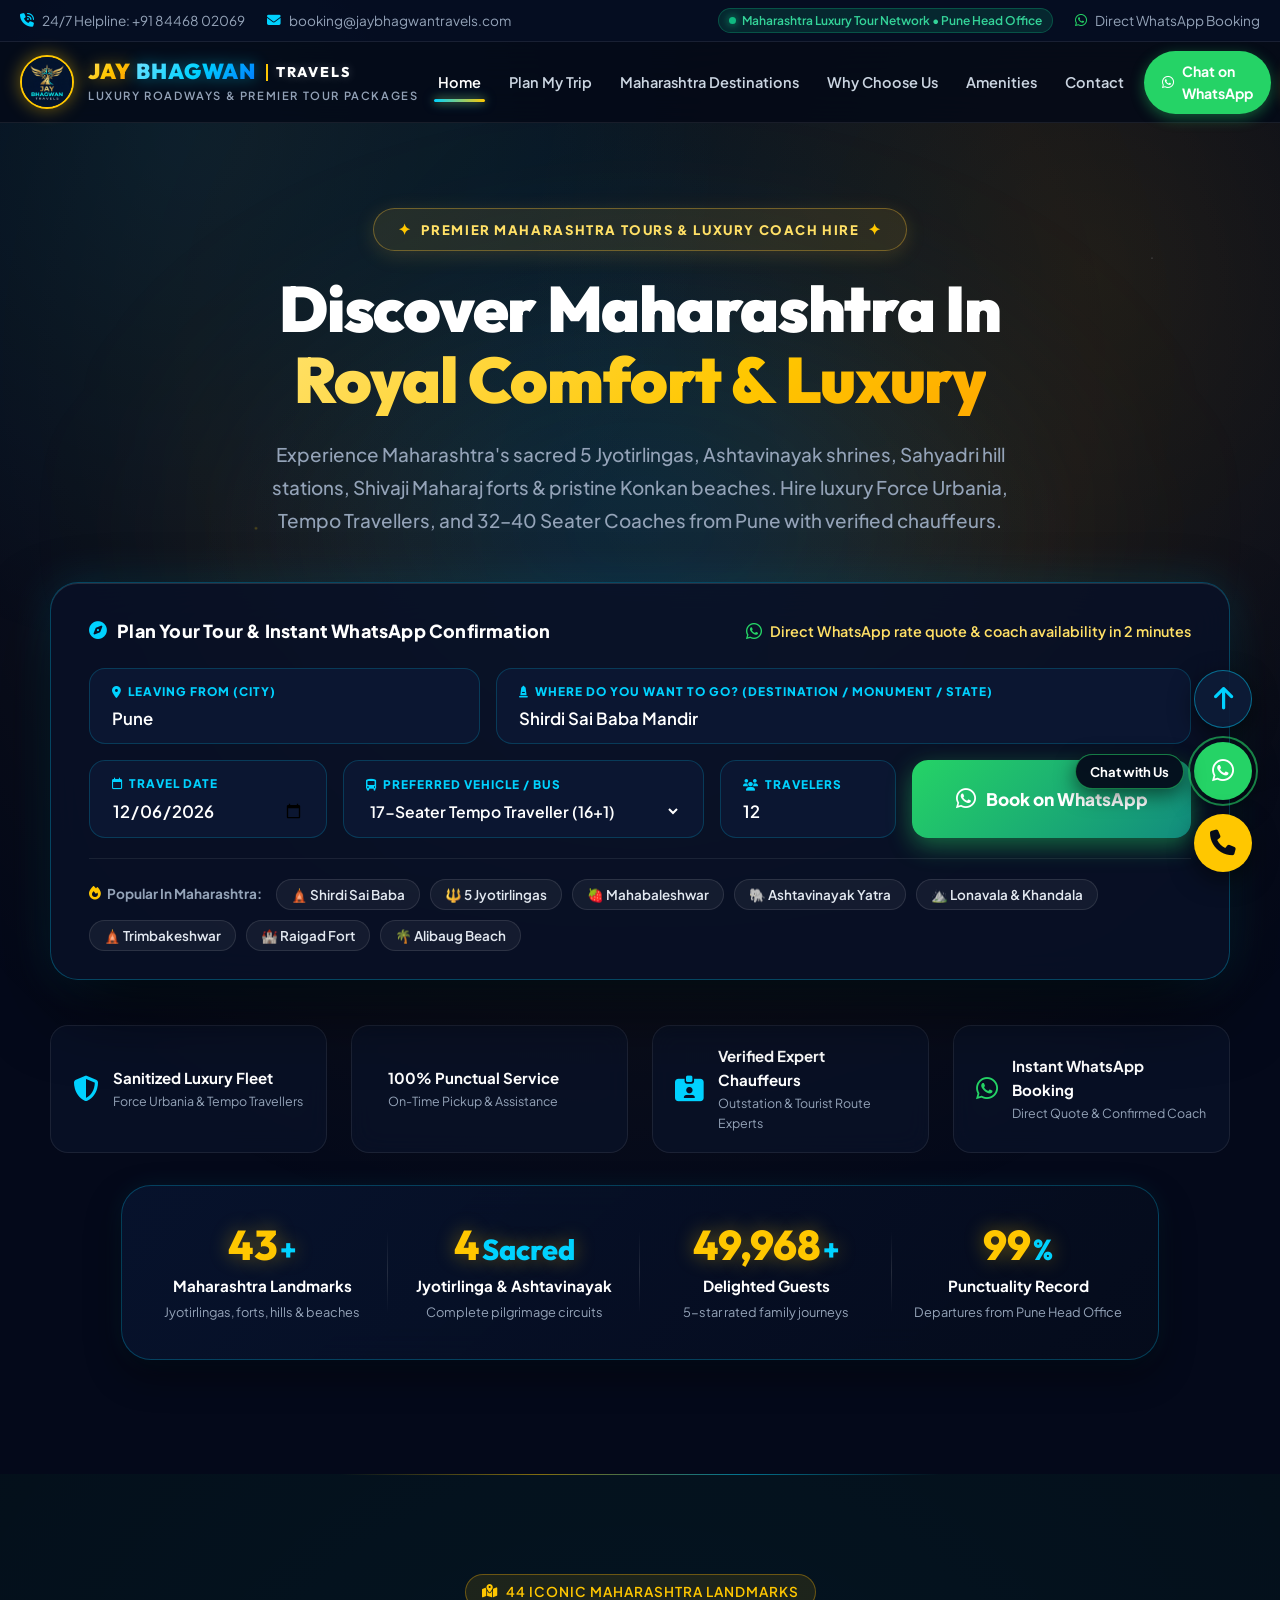
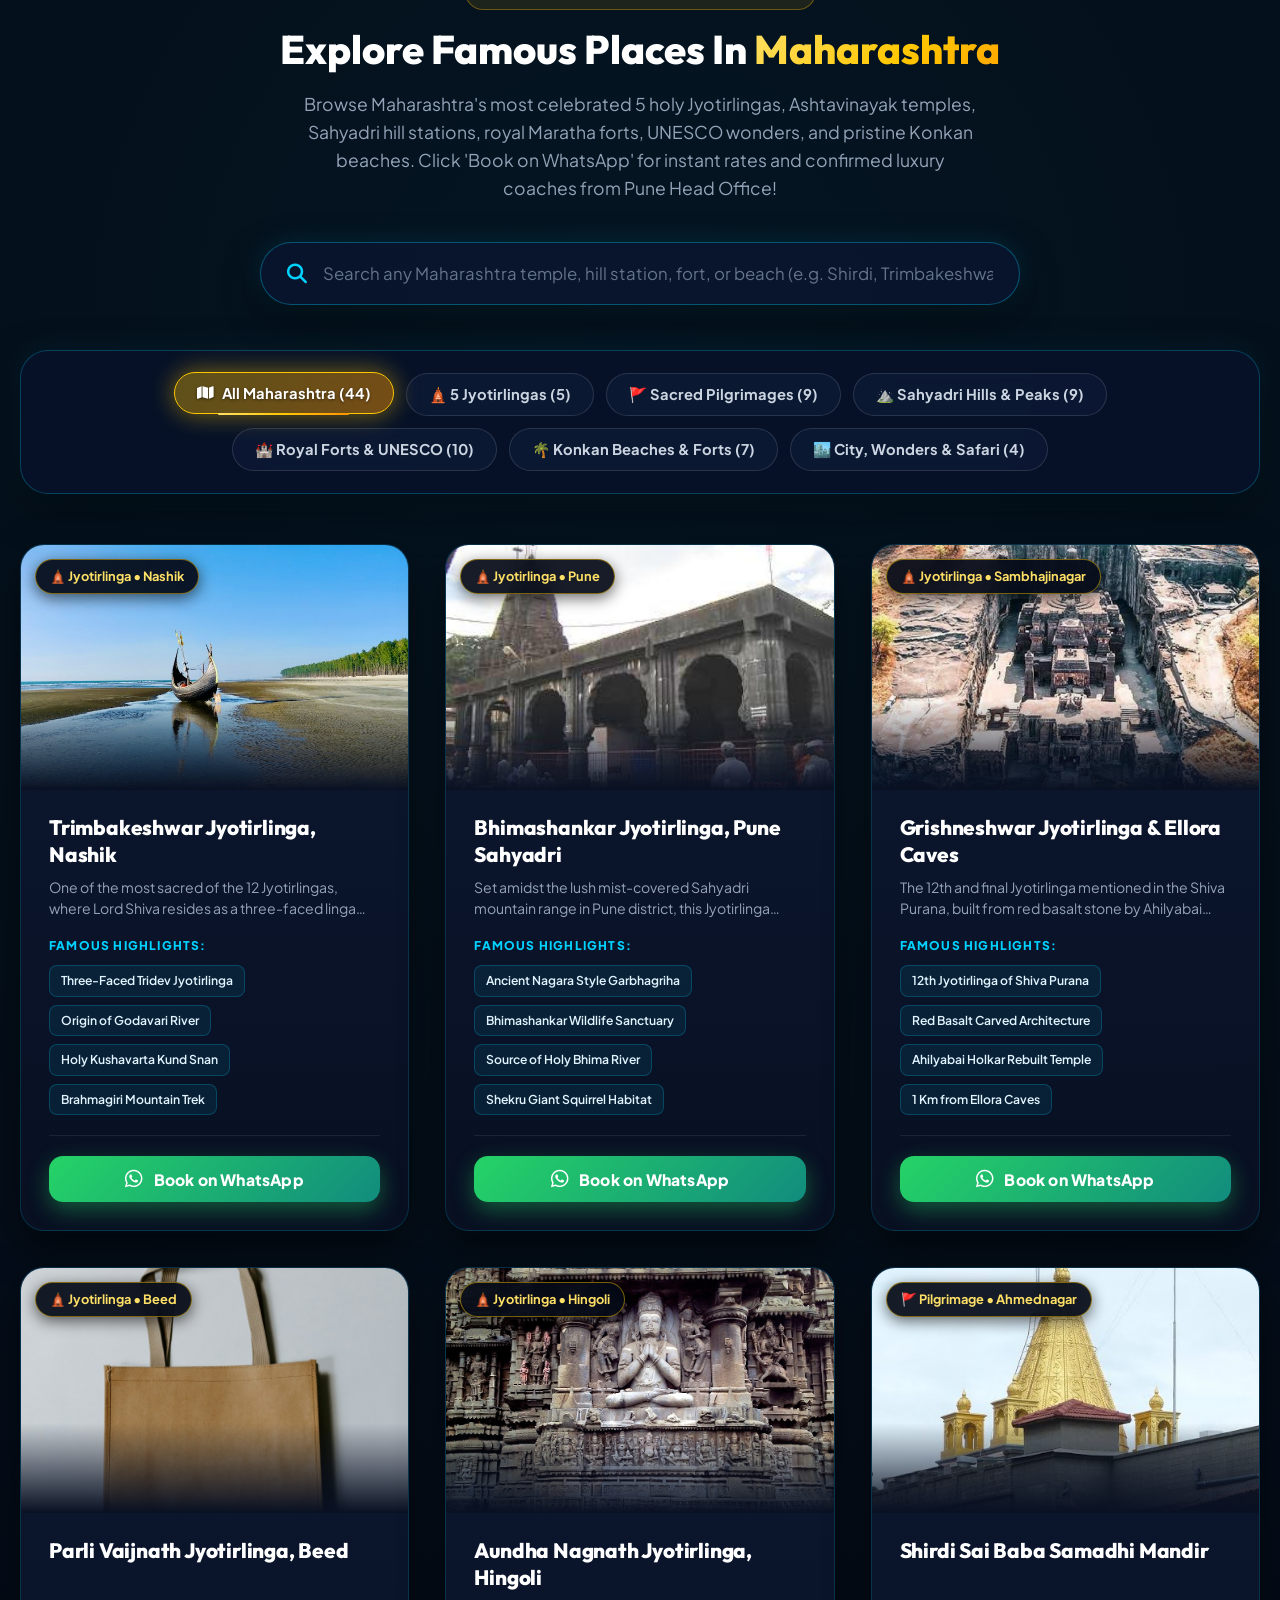
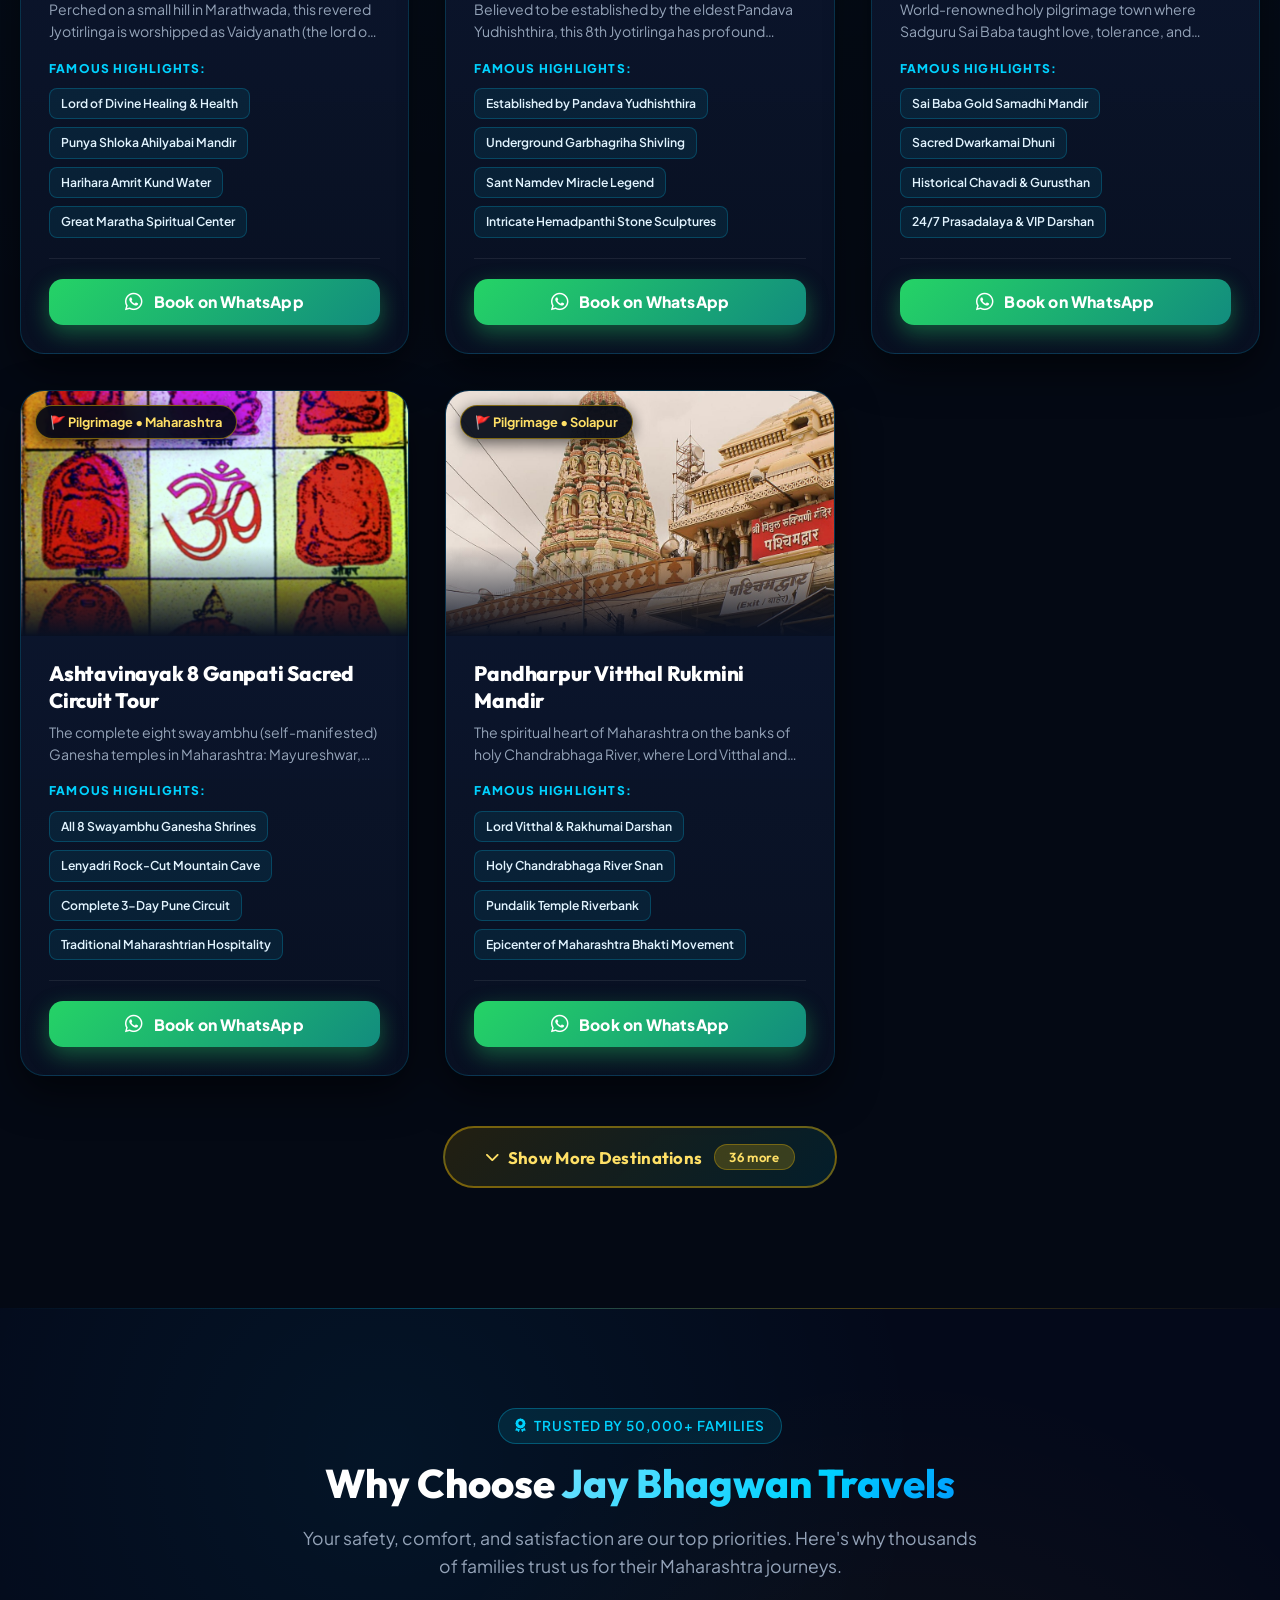
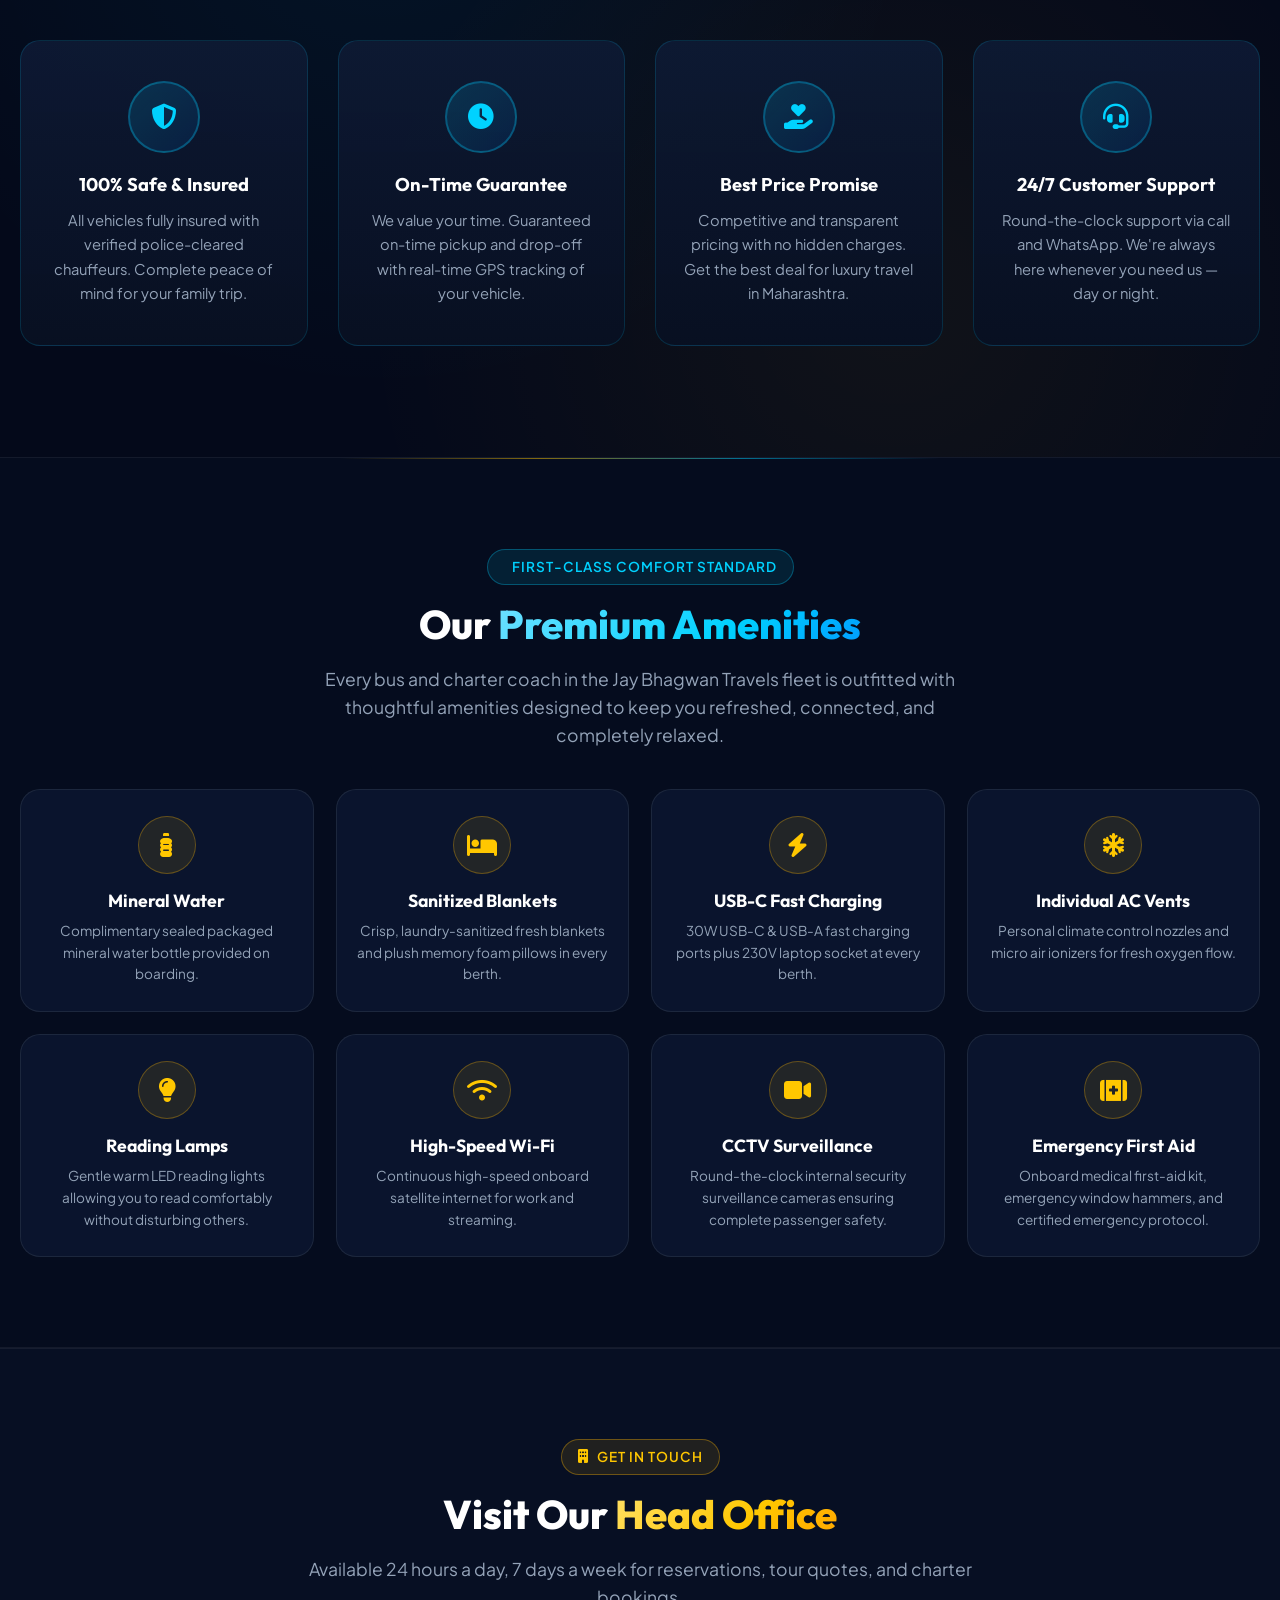
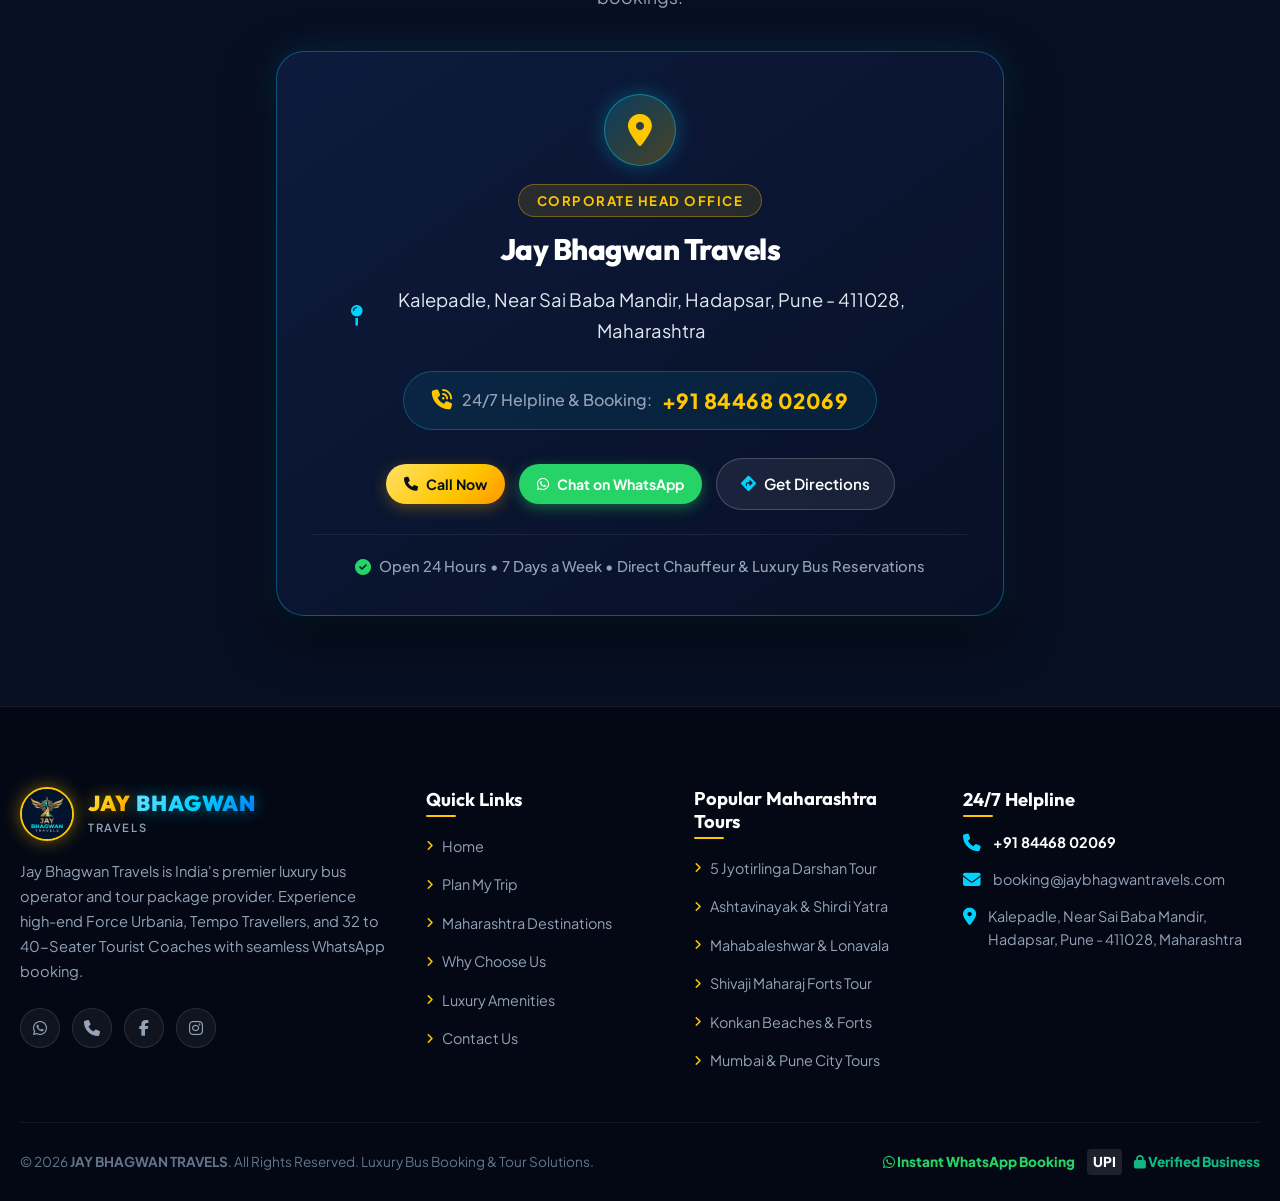
==== commit 569151ba: "Add dynamic sliding nav indicator line and scrollspy tracking" ====
--- a/index.html
+++ b/index.html
@@ -28,7 +28,7 @@
   <link rel="stylesheet" href="https://cdnjs.cloudflare.com/ajax/libs/font-awesome/6.5.1/css/all.min.css">
 
   <!-- Custom Stylesheet -->
-  <link rel="stylesheet" href="css/style.css?v=14.0">
+  <link rel="stylesheet" href="css/style.css?v=15.0">
 
   <!-- Schema.org Structured Data -->
   <script type="application/ld+json">
@@ -104,13 +104,14 @@
       </a>
 
       <!-- Navigation Menu Links -->
-      <nav class="nav-menu">
+      <nav class="nav-menu" id="navMenu">
         <a href="#home" class="nav-link active">Home</a>
         <a href="#planTripSection" class="nav-link">Plan My Trip</a>
         <a href="#destinationsSection" class="nav-link">Maharashtra Destinations</a>
         <a href="#whyChooseSection" class="nav-link">Why Choose Us</a>
         <a href="#amenitiesSection" class="nav-link">Amenities</a>
         <a href="#contactSection" class="nav-link">Contact</a>
+        <div class="nav-active-line" id="navActiveLine"></div>
       </nav>
 
       <!-- Action Buttons -->
@@ -1749,6 +1750,6 @@
   </div>
 
   <!-- Custom Logic Script -->
-  <script src="js/app.js?v=14.0"></script>
+  <script src="js/app.js?v=15.0"></script>
 </body>
 </html>
--- a/css/style.css
+++ b/css/style.css
@@ -400,40 +400,47 @@
 .nav-menu {
   display: flex;
   align-items: center;
-  gap: 18px;
+  gap: 20px;
   flex-shrink: 0;
+  position: relative;
 }
 
 .nav-link {
   font-size: 0.91rem;
   font-weight: 600;
   color: #cbd5e1;
-  padding: 8px 0;
+  padding: 8px 4px;
   position: relative;
   display: inline-flex;
   align-items: center;
   gap: 6px;
   white-space: nowrap;
-}
-
+  transition: color 0.3s ease;
+}
+
+/* Hide static per-item ::after underline so the single dynamic bar slides smoothly */
 .nav-link::after {
-  content: '';
+  display: none !important;
+}
+
+.nav-link:hover, .nav-link.active {
+  color: var(--text-white);
+}
+
+/* Dynamic Smooth Sliding Indicator Bar */
+.nav-active-line {
   position: absolute;
   bottom: 0;
   left: 0;
-  width: 0%;
-  height: 2px;
+  height: 3px;
   background: linear-gradient(90deg, var(--cyan-primary), var(--gold-primary));
-  transition: width var(--transition-fast);
-  border-radius: 2px;
-}
-
-.nav-link:hover, .nav-link.active {
-  color: var(--text-white);
-}
-
-.nav-link:hover::after, .nav-link.active::after {
-  width: 100%;
+  border-radius: 4px;
+  box-shadow: 0 0 12px rgba(0, 210, 255, 0.6), 0 0 8px rgba(255, 199, 0, 0.5);
+  transition: transform 0.35s cubic-bezier(0.25, 1, 0.5, 1), width 0.35s cubic-bezier(0.25, 1, 0.5, 1), opacity 0.25s ease;
+  pointer-events: none;
+  opacity: 0;
+  z-index: 2;
+  will-change: transform, width;
 }
 
 /* Dropdown Menu (Manage Ticket) */
@@ -2623,13 +2630,19 @@
   gap: 12px;
 }
 
-.drawer-link:hover {
+.drawer-link:hover,
+.drawer-link.active {
   color: var(--gold-primary);
 }
 
 .drawer-link i {
   color: var(--cyan-primary);
   width: 22px;
+  transition: color 0.3s ease;
+}
+
+.drawer-link.active i {
+  color: var(--gold-primary);
 }
 
 /* --------------------------------------------------------------------------
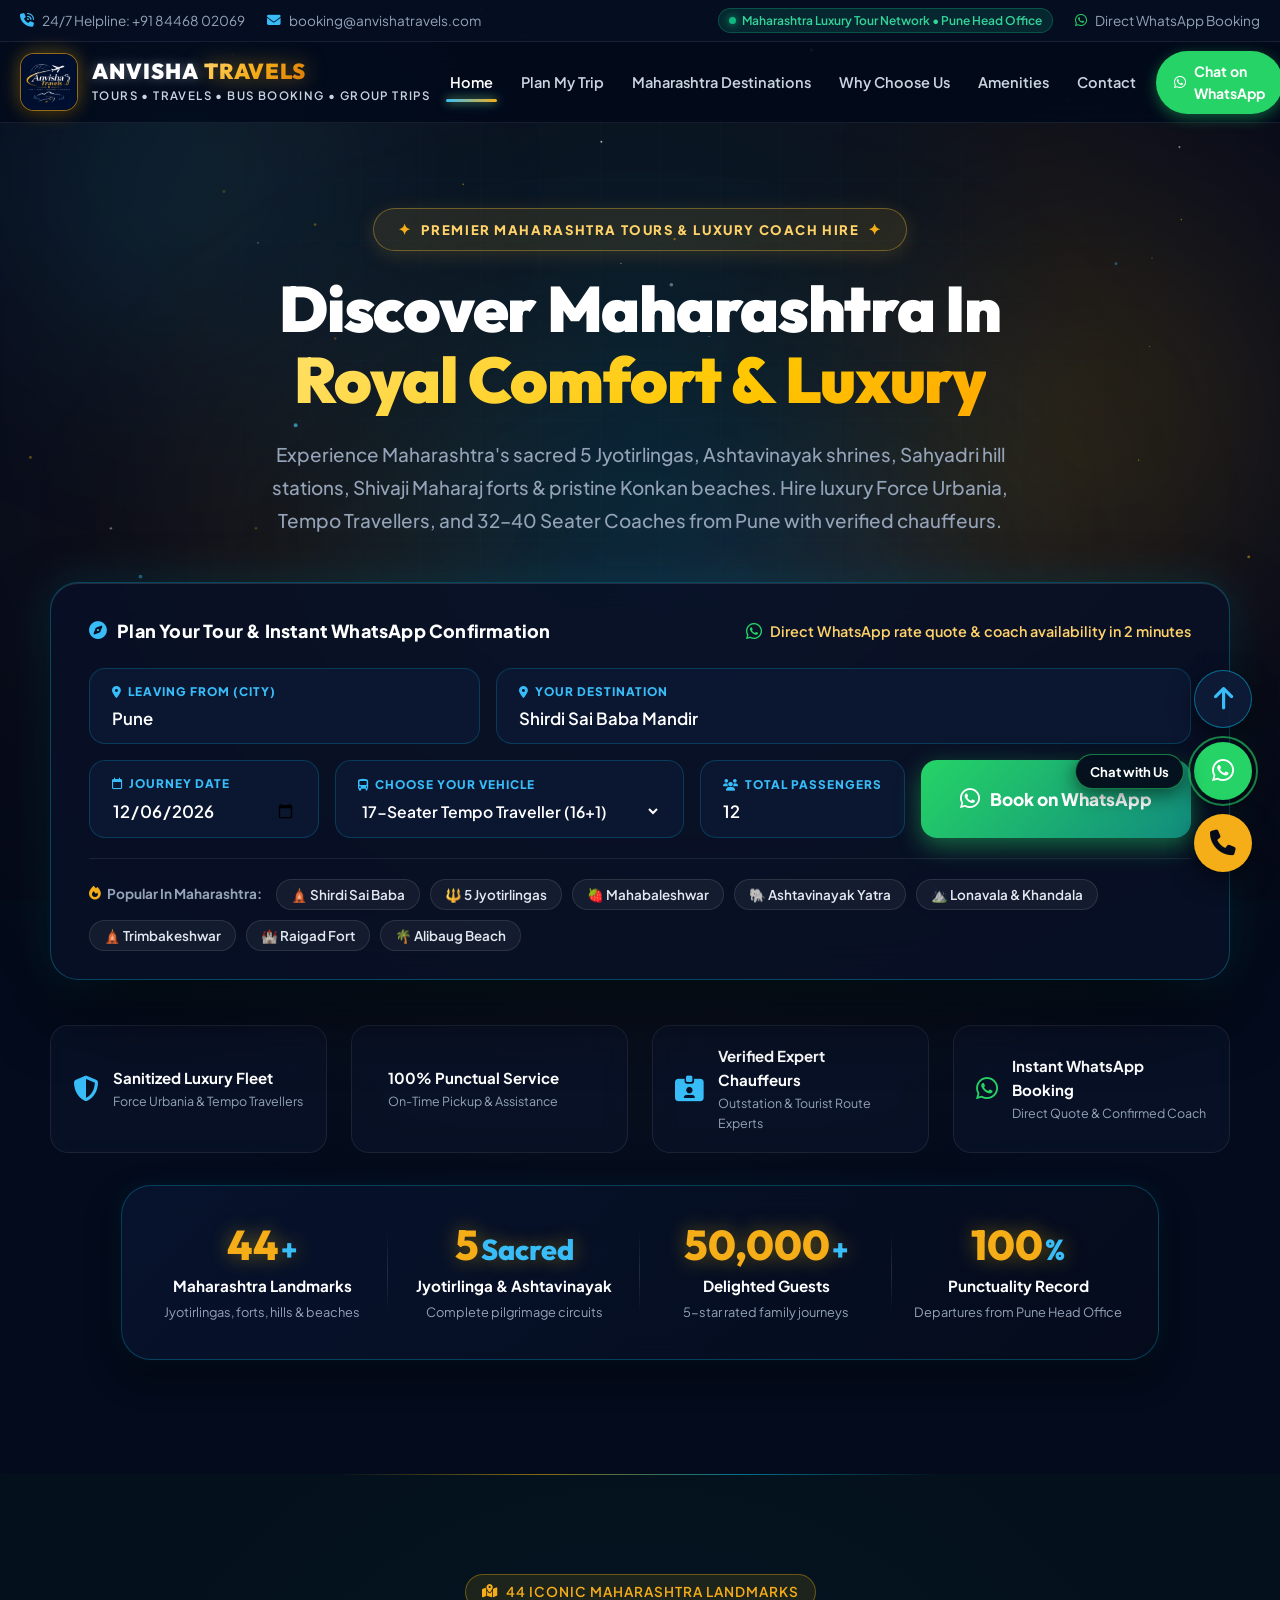
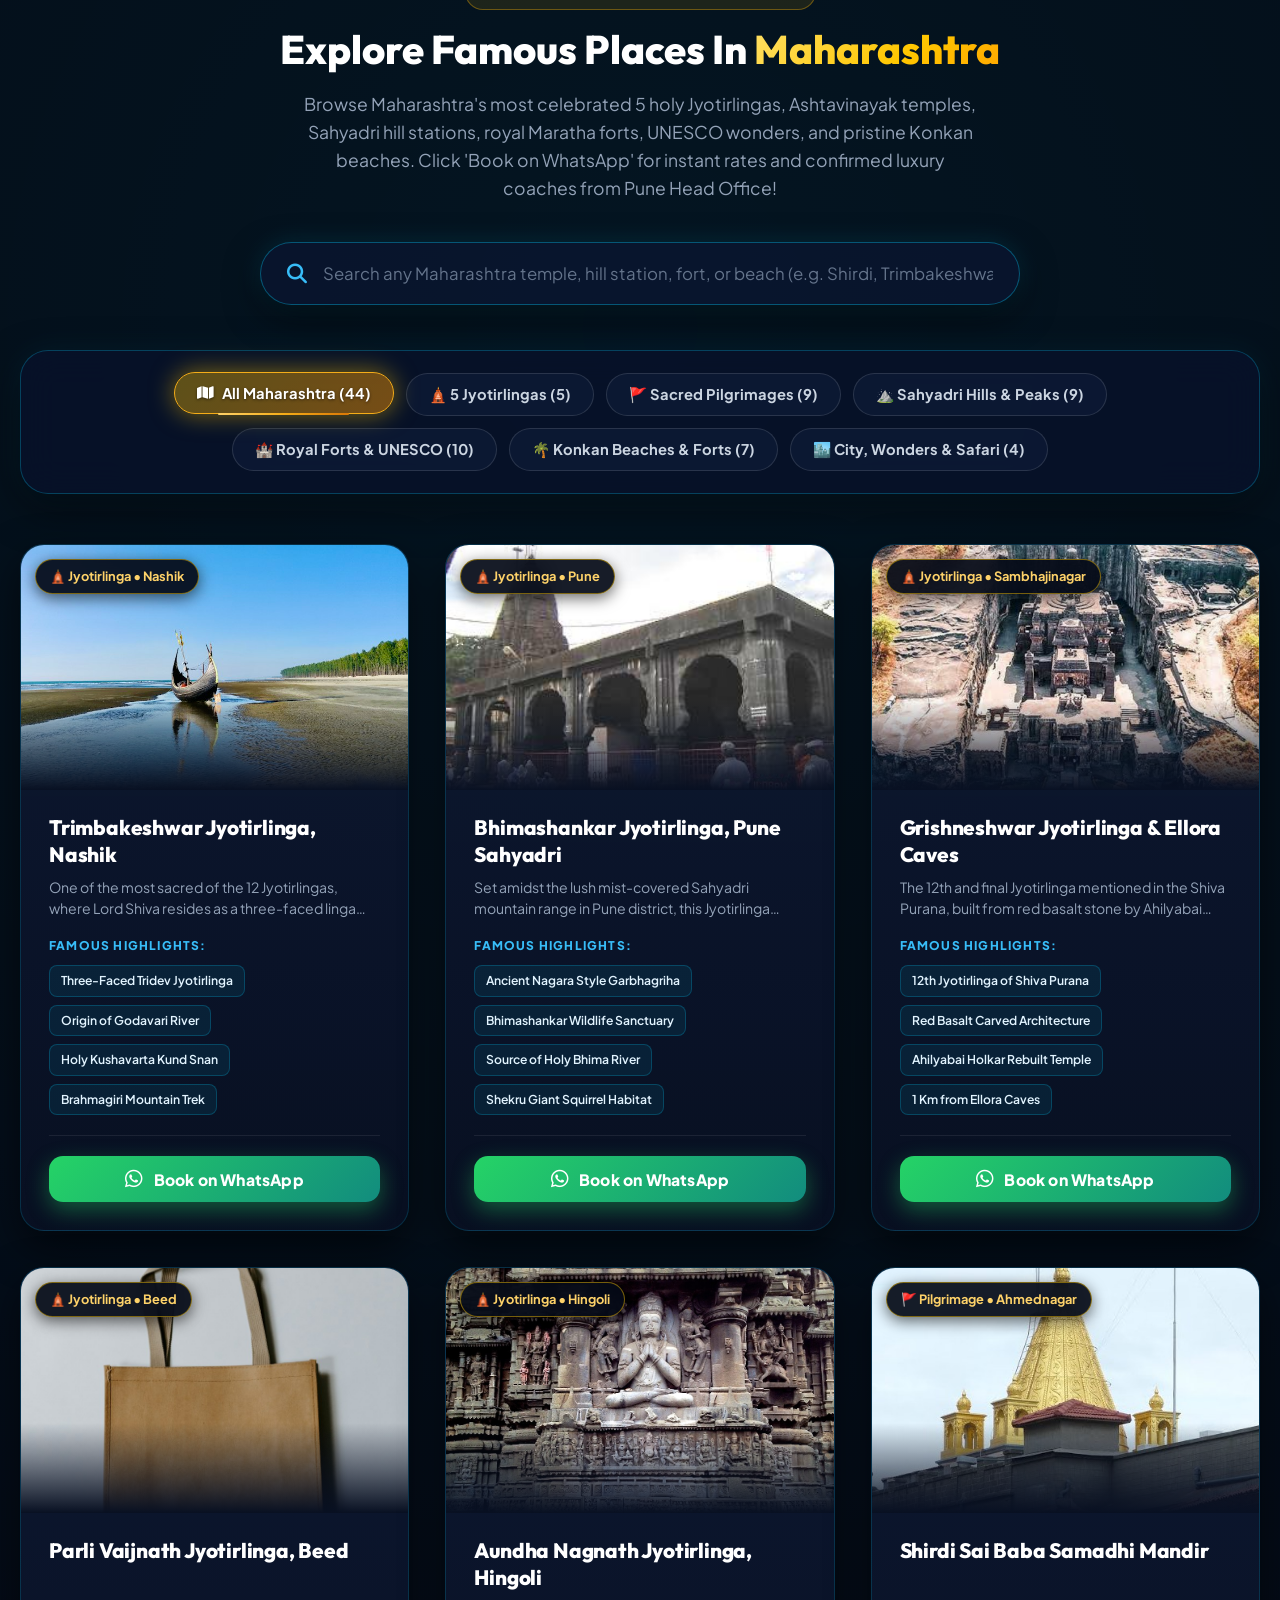
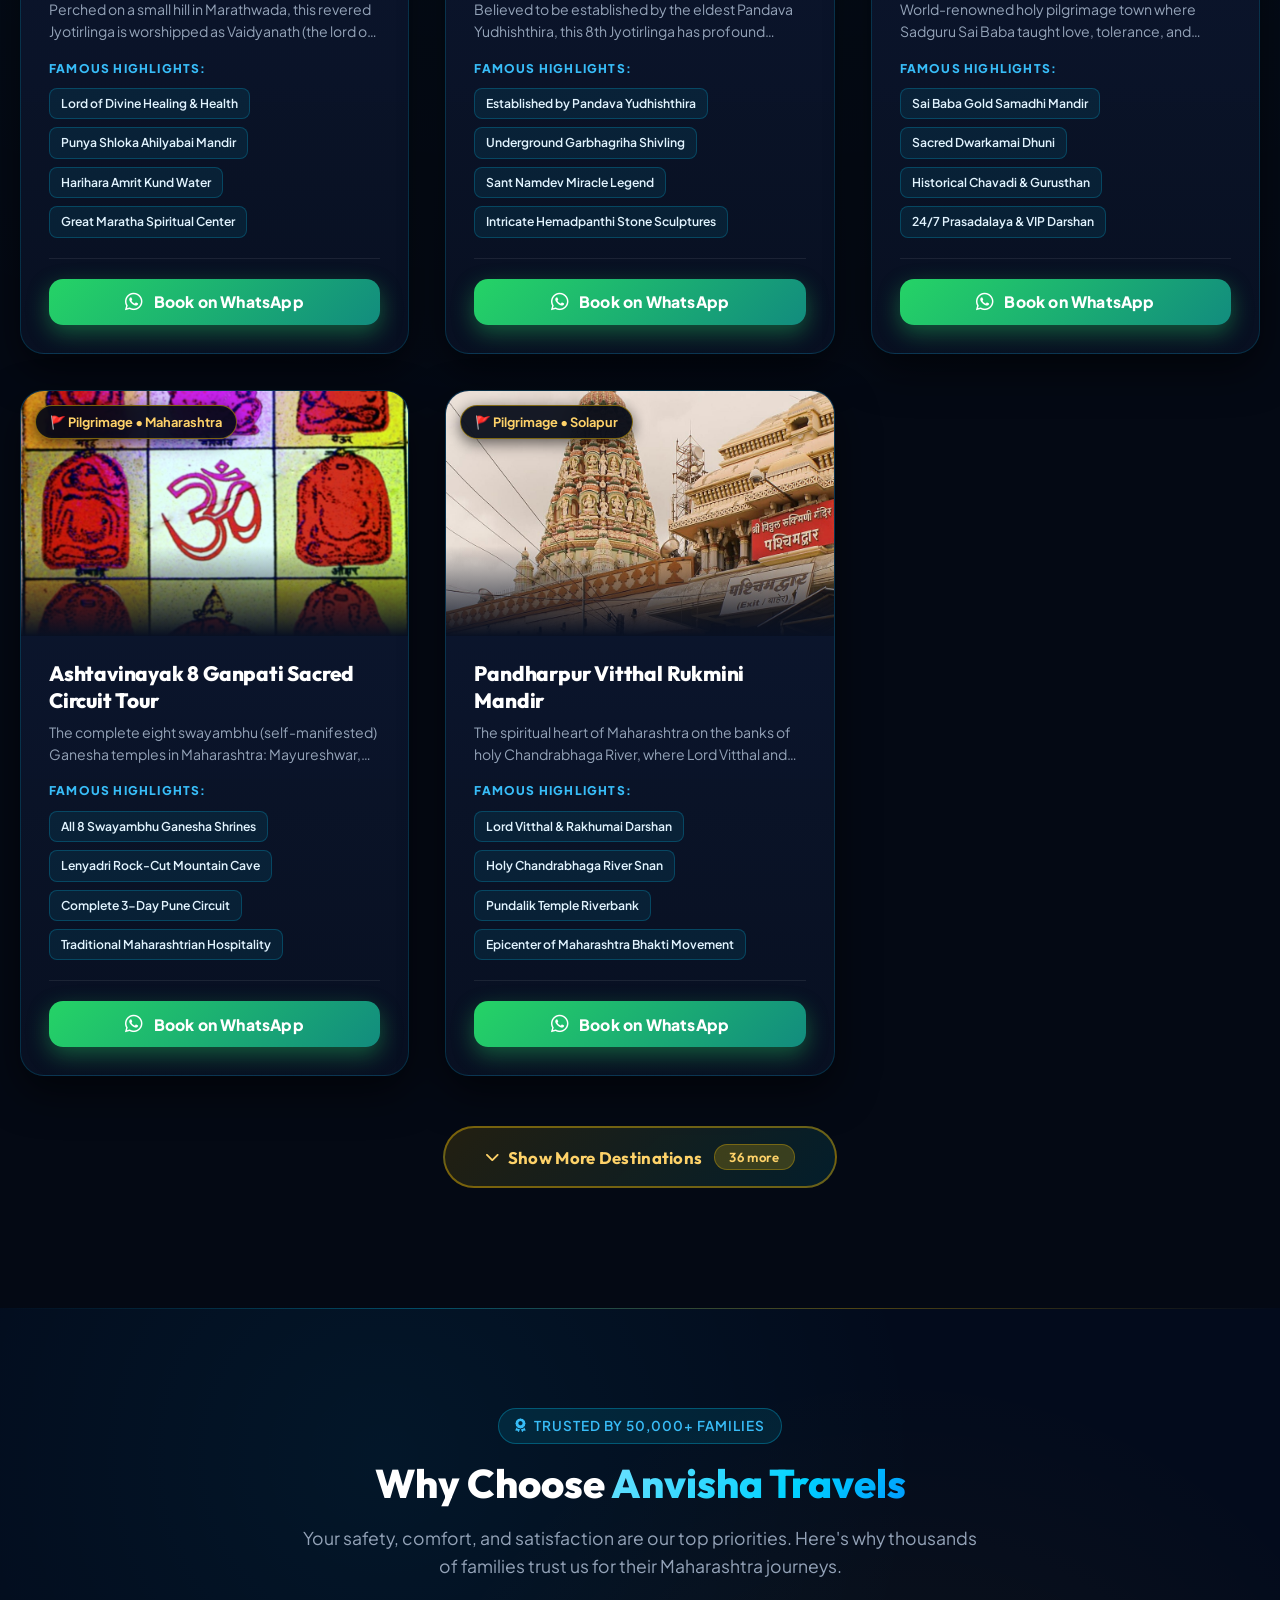
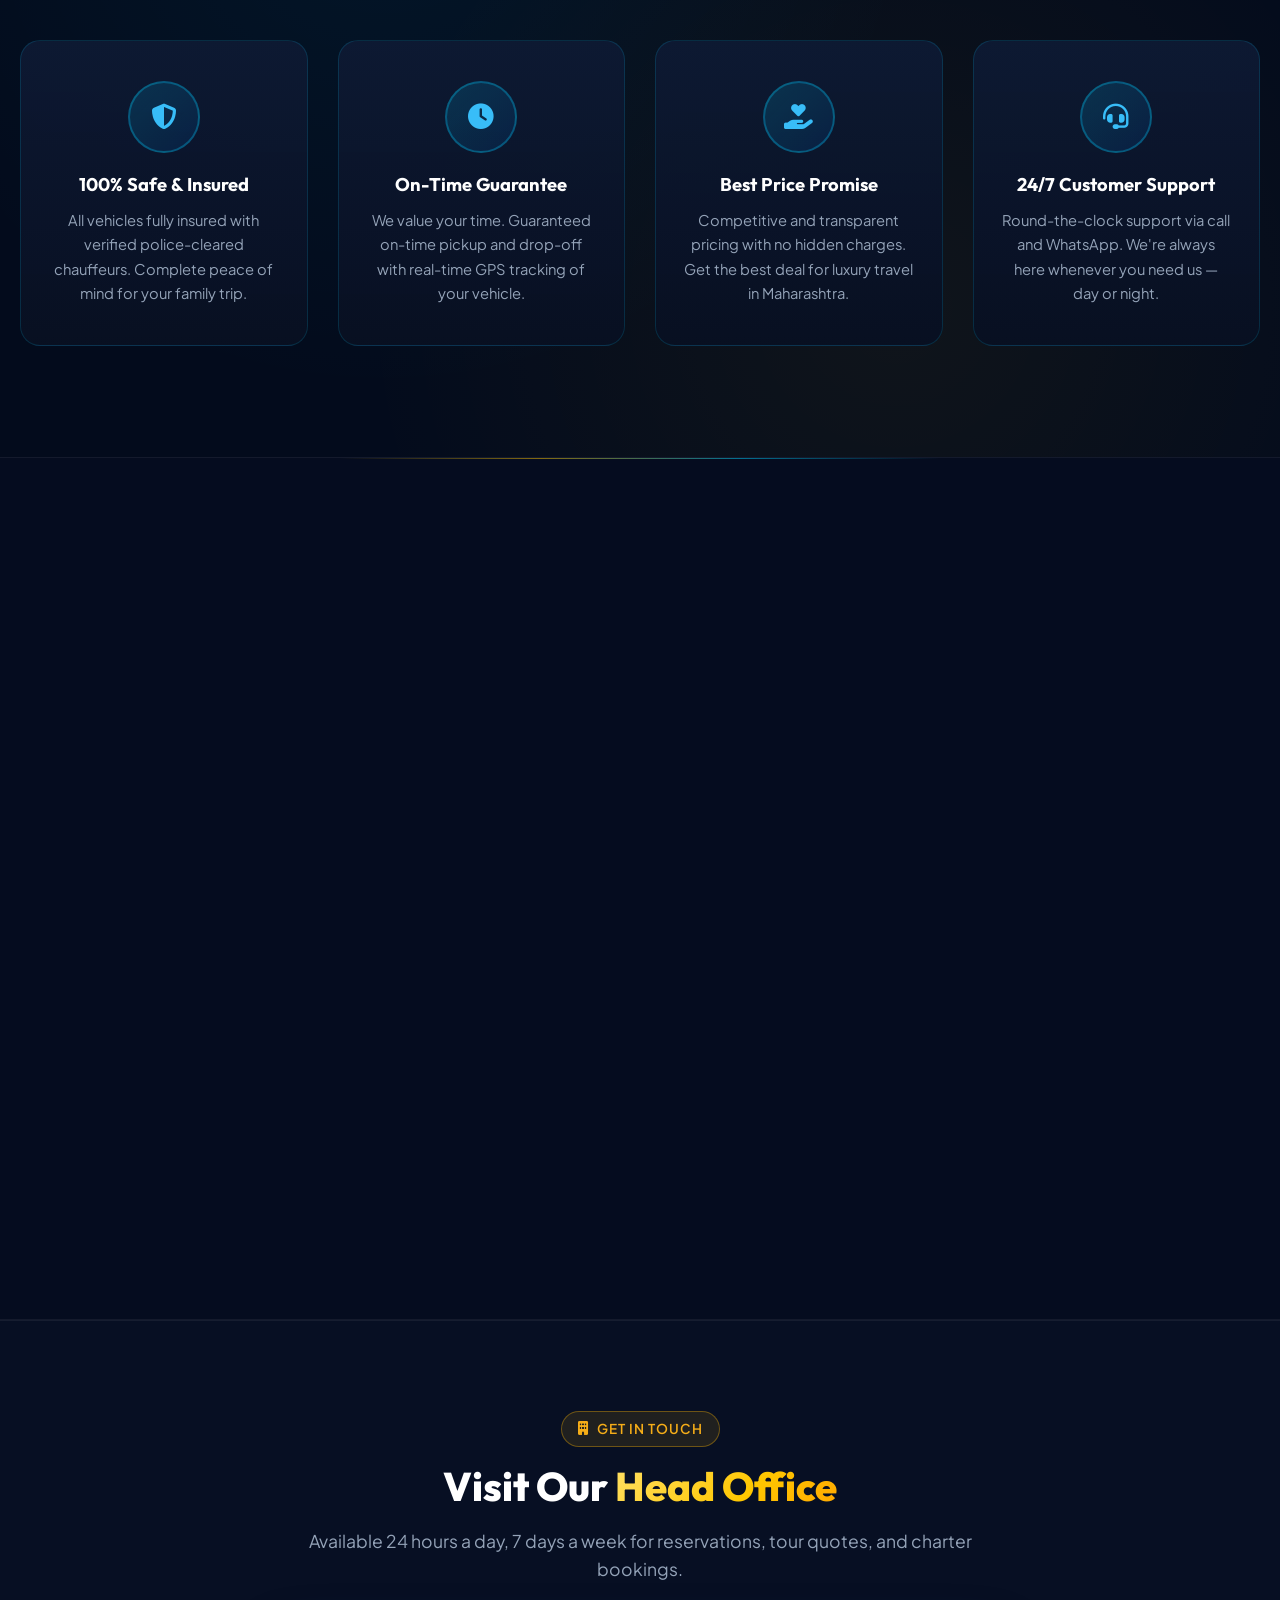
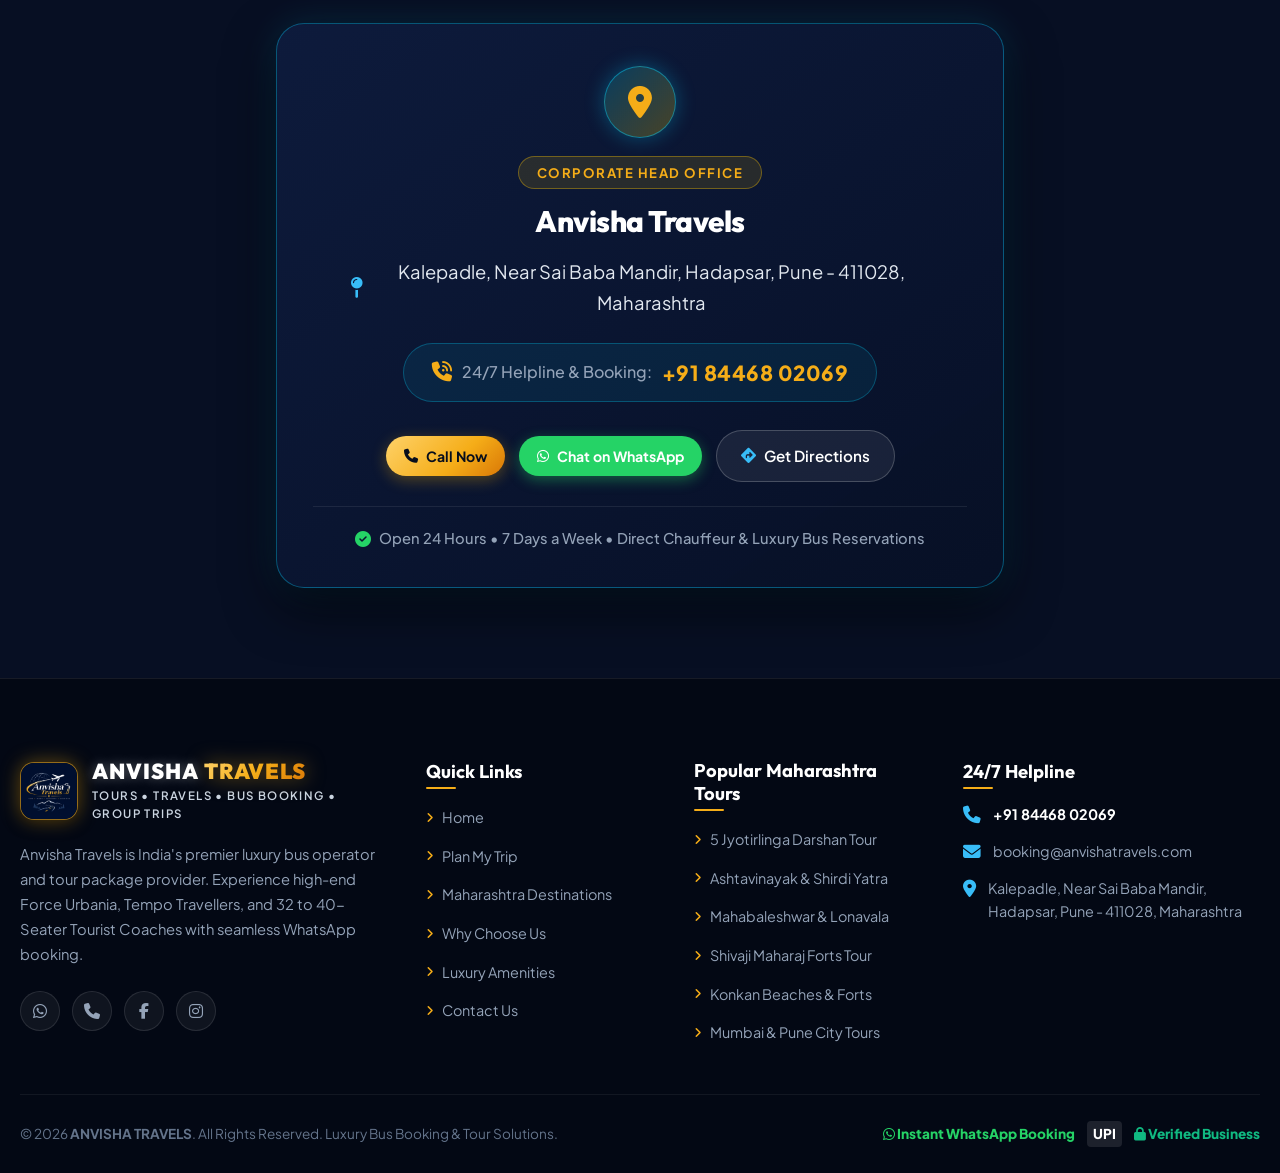
==== commit 7889c5ef: "Rebrand to Anvisha Travels, integrate new emblem logo, update form labels, and add starry ambient an" ====
--- a/index.html
+++ b/index.html
@@ -1,19 +1,23 @@
 <!DOCTYPE html>
 <html lang="en">
+
 <head>
   <meta charset="UTF-8">
   <meta name="viewport" content="width=device-width, initial-scale=1.0">
-  <title>JAY BHAGWAN TRAVELS | Luxury Maharashtra Tour Packages, Tempo Traveller & Bus Hire Pune</title>
-  
+  <title>ANVISHA TRAVELS | Luxury Maharashtra Tour Packages, Tempo Traveller & Bus Hire Pune</title>
+
   <!-- Meta Tags for SEO -->
-  <meta name="description" content="Book luxury Maharashtra tours, Force Urbania, Tempo Travellers, and tourist coaches with Jay Bhagwan Travels Pune. Instant WhatsApp booking for 5 Jyotirlingas, Ashtavinayak, Shirdi, Mahabaleshwar, Lonavala, Shivaji Maharaj Forts & Konkan beaches.">
-  <meta name="keywords" content="Jay Bhagwan Travels, Tempo Traveller Pune, Force Urbania hire Pune, 5 Jyotirlinga Maharashtra tour, Ashtavinayak tour package, Shirdi Sai Baba bus, Mahabaleshwar tour, Lonavala tempo traveller, luxury buses Pune, Hadapsar travel agency">
+  <meta name="description"
+    content="Book luxury Maharashtra tours, Force Urbania, Tempo Travellers, and tourist coaches with Anvisha Travels Pune. Instant WhatsApp booking for 5 Jyotirlingas, Ashtavinayak, Shirdi, Mahabaleshwar, Lonavala, Shivaji Maharaj Forts & Konkan beaches.">
+  <meta name="keywords"
+    content="Anvisha Travels, Tempo Traveller Pune, Force Urbania hire Pune, 5 Jyotirlinga Maharashtra tour, Ashtavinayak tour package, Shirdi Sai Baba bus, Mahabaleshwar tour, Lonavala tempo traveller, luxury buses Pune, Hadapsar travel agency">
   <meta name="theme-color" content="#050b18">
 
   <!-- Open Graph / Social Media -->
   <meta property="og:type" content="website">
-  <meta property="og:title" content="JAY BHAGWAN TRAVELS | Luxury Roadways & Premier Tour Packages">
-  <meta property="og:description" content="Explore Maharashtra's most famous shrines, hill stations, forts & beaches with Jay Bhagwan Travels Pune. Instant WhatsApp booking for Tempo Travellers, Force Urbania, and luxury coaches.">
+  <meta property="og:title" content="ANVISHA TRAVELS | Luxury Roadways & Premier Tour Packages">
+  <meta property="og:description"
+    content="Explore Maharashtra's most famous shrines, hill stations, forts & beaches with Anvisha Travels Pune. Instant WhatsApp booking for Tempo Travellers, Force Urbania, and luxury coaches.">
   <meta property="og:image" content="assets/images/logo.png">
 
   <!-- Favicon -->
@@ -22,22 +26,24 @@
   <!-- Google Fonts: Outfit (Headings) & Plus Jakarta Sans (UI & Body) -->
   <link rel="preconnect" href="https://fonts.googleapis.com">
   <link rel="preconnect" href="https://fonts.gstatic.com" crossorigin>
-  <link href="https://fonts.googleapis.com/css2?family=Outfit:wght@300;400;500;600;700;800;900&family=Plus+Jakarta+Sans:wght@400;500;600;700;800&display=swap" rel="stylesheet">
+  <link
+    href="https://fonts.googleapis.com/css2?family=Outfit:wght@300;400;500;600;700;800;900&family=Plus+Jakarta+Sans:wght@400;500;600;700;800&display=swap"
+    rel="stylesheet">
 
   <!-- Font Awesome 6 Icons -->
   <link rel="stylesheet" href="https://cdnjs.cloudflare.com/ajax/libs/font-awesome/6.5.1/css/all.min.css">
 
   <!-- Custom Stylesheet -->
-  <link rel="stylesheet" href="css/style.css?v=15.0">
+  <link rel="stylesheet" href="css/style.css?v=17.0">
 
   <!-- Schema.org Structured Data -->
   <script type="application/ld+json">
   {
     "@context": "https://schema.org",
     "@type": "TravelAgency",
-    "name": "JAY BHAGWAN TRAVELS",
+    "name": "ANVISHA TRAVELS",
     "description": "Premier Maharashtra tour packages, luxury Tempo Traveller hire, Force Urbania rental, and tourist coach services based in Pune, Maharashtra.",
-    "url": "https://www.jaybhagwantravels.com",
+    "url": "https://www.anvishatravels.com",
     "logo": "assets/images/logo.png",
     "telephone": "+918446802069",
     "address": {
@@ -52,7 +58,18 @@
   }
   </script>
 </head>
+
 <body>
+
+  <!-- Dynamic Ambient Animated Background (Mobile + PC Optimized) -->
+  <div class="animated-bg-container" aria-hidden="true">
+    <div class="bg-glow-orb orb-cyan"></div>
+    <div class="bg-glow-orb orb-gold"></div>
+    <div class="bg-glow-orb orb-blue"></div>
+    <div class="bg-glow-orb orb-purple"></div>
+    <div class="bg-ambient-grid"></div>
+    <canvas id="bgAnimationCanvas" class="bg-canvas-particles"></canvas>
+  </div>
 
   <!-- Top Viewport Scroll Reading Progress Bar -->
   <div class="scroll-progress-bar" id="pageScrollProgress"></div>
@@ -69,7 +86,7 @@
         </div>
         <div class="top-bar-item">
           <i class="fa-solid fa-envelope"></i>
-          <a href="mailto:booking@jaybhagwantravels.com">booking@jaybhagwantravels.com</a>
+          <a href="mailto:booking@anvishatravels.com">booking@anvishatravels.com</a>
         </div>
       </div>
       <div class="top-bar-right">
@@ -79,7 +96,8 @@
         </div>
         <div class="top-bar-item">
           <i class="fa-brands fa-whatsapp" style="color: #25d366;"></i>
-          <a href="https://wa.me/918446802069?text=Hi%20Jay%20Bhagwan%20Travels,%20I%20want%20to%20plan%20a%20tour." target="_blank">Direct WhatsApp Booking</a>
+          <a href="https://wa.me/918446802069?text=Hi%20Anvisha%20Travels,%20I%20want%20to%20plan%20a%20tour."
+            target="_blank">Direct WhatsApp Booking</a>
         </div>
       </div>
     </div>
@@ -92,14 +110,13 @@
     <div class="container header-inner">
       <!-- Brand Logo & Identity -->
       <a href="#home" class="brand-logo-wrap">
-        <img src="assets/images/logo.png" alt="Jay Bhagwan Travels Logo" class="brand-logo-img">
+        <img src="assets/images/logo.png" alt="Anvisha Travels Logo" class="brand-logo-img">
         <div class="brand-text-block">
           <div class="brand-title">
-            <span class="gold-part">JAY</span>
-            <span class="cyan-part">BHAGWAN</span>
-            <span class="travels-part">TRAVELS</span>
-          </div>
-          <span class="brand-tagline">Luxury Roadways & Premier Tour Packages</span>
+            <span class="white-part">ANVISHA</span>
+            <span class="gold-part">TRAVELS</span>
+          </div>
+          <span class="brand-tagline">Tours • Travels • Bus Booking • Group Trips</span>
         </div>
       </a>
 
@@ -116,8 +133,8 @@
 
       <!-- Action Buttons -->
       <div class="nav-actions">
-        <a href="https://wa.me/918446802069?text=Hi%20Jay%20Bhagwan%20Travels,%20I%20want%20to%20inquire%20about%20booking%20a%20tour." 
-           target="_blank" class="btn-icon-text btn-whatsapp-header">
+        <a href="https://wa.me/918446802069?text=Hi%20Anvisha%20Travels,%20I%20want%20to%20inquire%20about%20booking%20a%20tour."
+          target="_blank" class="btn-icon-text btn-whatsapp-header">
           <i class="fa-brands fa-whatsapp"></i> Chat on WhatsApp
         </a>
         <a href="tel:+918446802069" class="btn-icon-text btn-brand-gold">
@@ -136,21 +153,22 @@
   <div class="mobile-drawer" id="mobileDrawer">
     <div class="drawer-header">
       <div class="brand-title">
-        <span class="gold-part">JAY</span> <span class="cyan-part">BHAGWAN</span> <span class="travels-part">TRAVELS</span>
+        <span class="white-part">ANVISHA</span> <span class="gold-part">TRAVELS</span>
       </div>
       <button class="modal-close-btn" id="drawerClose"><i class="fa-solid fa-xmark"></i></button>
     </div>
     <div class="drawer-menu-list">
       <a href="#home" class="drawer-link"><i class="fa-solid fa-house"></i> Home</a>
       <a href="#planTripSection" class="drawer-link"><i class="fa-solid fa-map-location-dot"></i> Plan My Trip</a>
-      <a href="#destinationsSection" class="drawer-link"><i class="fa-solid fa-map-location-dot"></i> Maharashtra Destinations</a>
+      <a href="#destinationsSection" class="drawer-link"><i class="fa-solid fa-map-location-dot"></i> Maharashtra
+        Destinations</a>
       <a href="#whyChooseSection" class="drawer-link"><i class="fa-solid fa-award"></i> Why Choose Us</a>
       <a href="#amenitiesSection" class="drawer-link"><i class="fa-solid fa-couch"></i> Luxury Amenities</a>
       <a href="#contactSection" class="drawer-link"><i class="fa-solid fa-headset"></i> Contact Us</a>
     </div>
     <div style="margin-top: auto; display: flex; flex-direction: column; gap: 12px;">
-      <a href="https://wa.me/918446802069?text=Hi%20Jay%20Bhagwan%20Travels,%20I%20want%20to%20book%20a%20trip." target="_blank" 
-         class="btn-icon-text btn-whatsapp-header" style="justify-content: center;">
+      <a href="https://wa.me/918446802069?text=Hi%20Anvisha%20Travels,%20I%20want%20to%20book%20a%20trip."
+        target="_blank" class="btn-icon-text btn-whatsapp-header" style="justify-content: center;">
         <i class="fa-brands fa-whatsapp"></i> Chat on WhatsApp
       </a>
       <a href="tel:+918446802069" class="btn-icon-text btn-brand-gold" style="justify-content: center;">
@@ -168,18 +186,21 @@
   <section class="hero-section" id="home">
     <div class="hero-bg-accent"></div>
     <div class="container hero-container">
-      
+
       <!-- Centerpiece Hero Branding & Headline -->
       <div class="hero-header-center">
         <div class="hero-luxury-badge">
-          <span class="badge-star">✦</span> PREMIER MAHARASHTRA TOURS & LUXURY COACH HIRE <span class="badge-star">✦</span>
+          <span class="badge-star">✦</span> PREMIER MAHARASHTRA TOURS & LUXURY COACH HIRE <span
+            class="badge-star">✦</span>
         </div>
         <h1 class="hero-headline">
           Discover Maharashtra In <br>
           <span class="gradient-text-gold animated-gold-gradient">Royal Comfort & Luxury</span>
         </h1>
         <p class="hero-desc-airy">
-          Experience Maharashtra's sacred 5 Jyotirlingas, Ashtavinayak shrines, Sahyadri hill stations, Shivaji Maharaj forts & pristine Konkan beaches. Hire luxury Force Urbania, Tempo Travellers, and 32–40 Seater Coaches from Pune with verified chauffeurs.
+          Experience Maharashtra's sacred 5 Jyotirlingas, Ashtavinayak shrines, Sahyadri hill stations, Shivaji Maharaj
+          forts & pristine Konkan beaches. Hire luxury Force Urbania, Tempo Travellers, and 32–40 Seater Coaches from
+          Pune with verified chauffeurs.
         </p>
       </div>
 
@@ -187,10 +208,12 @@
       <div class="booking-console-wrapper" id="planTripSection">
         <div class="trip-options-row">
           <div class="console-title-pill">
-            <i class="fa-solid fa-compass" style="color: var(--cyan-primary);"></i> Plan Your Tour & Instant WhatsApp Confirmation
+            <i class="fa-solid fa-compass" style="color: var(--cyan-primary);"></i> Plan Your Tour & Instant WhatsApp
+            Confirmation
           </div>
           <div class="console-offer-note">
-            <i class="fa-brands fa-whatsapp" style="color: #25d366; font-size: 1.15rem;"></i> Direct WhatsApp rate quote & coach availability in 2 minutes
+            <i class="fa-brands fa-whatsapp" style="color: #25d366; font-size: 1.15rem;"></i> Direct WhatsApp rate quote
+            & coach availability in 2 minutes
           </div>
         </div>
 
@@ -201,15 +224,18 @@
             <div class="form-field-card console-field-from">
               <span class="field-label"><i class="fa-solid fa-location-dot"></i> Leaving From (City)</span>
               <div class="field-input-wrap">
-                <input type="text" id="heroFromCity" class="field-input" placeholder="e.g. Pune, Mumbai, Nashik" value="Pune" required list="majorCitiesList">
+                <input type="text" id="heroFromCity" class="field-input" placeholder="e.g. Pune, Mumbai, Nashik"
+                  value="Pune" required list="majorCitiesList">
               </div>
             </div>
 
             <!-- Destination Place -->
             <div class="form-field-card console-field-destination">
-              <span class="field-label"><i class="fa-solid fa-monument"></i> Where Do You Want To Go? (Destination / Monument / State)</span>
+              <span class="field-label"><i class="fa-solid fa-location-dot"></i> Your Destination</span>
               <div class="field-input-wrap">
-                <input type="text" id="heroDestination" class="field-input" placeholder="e.g. Shirdi Sai Baba Mandir / 5 Jyotirlingas / Mahabaleshwar" value="Shirdi Sai Baba Mandir" required list="destinationsDataList">
+                <input type="text" id="heroDestination" class="field-input"
+                  placeholder="e.g. Shirdi Sai Baba Mandir / 5 Jyotirlingas / Mahabaleshwar"
+                  value="Shirdi Sai Baba Mandir" required list="destinationsDataList">
               </div>
             </div>
           </div>
@@ -218,7 +244,7 @@
           <div class="console-row-details">
             <!-- Travel Date -->
             <div class="form-field-card console-field-date">
-              <span class="field-label"><i class="fa-regular fa-calendar"></i> Travel Date</span>
+              <span class="field-label"><i class="fa-regular fa-calendar"></i> Journey Date</span>
               <div class="field-input-wrap">
                 <input type="date" id="heroTravelDate" class="field-input" required>
               </div>
@@ -226,7 +252,7 @@
 
             <!-- Preferred Vehicle -->
             <div class="form-field-card console-field-vehicle">
-              <span class="field-label"><i class="fa-solid fa-bus-simple"></i> Preferred Vehicle / Bus</span>
+              <span class="field-label"><i class="fa-solid fa-bus-simple"></i> Choose Your Vehicle</span>
               <div class="field-input-wrap">
                 <select id="heroVehicleChoice" class="field-select">
                   <option value="17-Seater Tempo Traveller (16+1)" selected>17-Seater Tempo Traveller (16+1)</option>
@@ -245,7 +271,7 @@
 
             <!-- Travelers -->
             <div class="form-field-card console-field-persons">
-              <span class="field-label"><i class="fa-solid fa-users"></i> Travelers</span>
+              <span class="field-label"><i class="fa-solid fa-users"></i> Total Passengers</span>
               <div class="field-input-wrap">
                 <input type="number" id="heroPassengers" class="field-input" value="12" min="1" max="60" required>
               </div>
@@ -261,15 +287,24 @@
 
         <!-- Quick Popular Picks Bar -->
         <div class="hero-quick-picks">
-          <span class="quick-picks-label"><i class="fa-solid fa-fire" style="color: var(--gold-primary);"></i> Popular In Maharashtra:</span>
-          <button type="button" class="quick-pick-pill" onclick="quickFillPlace('Shirdi Sai Baba Samadhi Mandir, Maharashtra')">🛕 Shirdi Sai Baba</button>
-          <button type="button" class="quick-pick-pill" onclick="quickFillPlace('5 Jyotirlingas Maharashtra Pilgrimage Tour')">🔱 5 Jyotirlingas</button>
-          <button type="button" class="quick-pick-pill" onclick="quickFillPlace('Mahabaleshwar & Panchgani Hill Station')">🍓 Mahabaleshwar</button>
-          <button type="button" class="quick-pick-pill" onclick="quickFillPlace('Ashtavinayak 8 Ganpati Sacred Circuit Tour')">🐘 Ashtavinayak Yatra</button>
-          <button type="button" class="quick-pick-pill" onclick="quickFillPlace('Lonavala, Khandala & Karla Caves')">⛰️ Lonavala & Khandala</button>
-          <button type="button" class="quick-pick-pill" onclick="quickFillPlace('Trimbakeshwar Jyotirlinga, Nashik')">🛕 Trimbakeshwar</button>
-          <button type="button" class="quick-pick-pill" onclick="quickFillPlace('Raigad Fort (Capital of Swarajya)')">🏰 Raigad Fort</button>
-          <button type="button" class="quick-pick-pill" onclick="quickFillPlace('Alibaug & Kolaba Fort Coastal Tour')">🌴 Alibaug Beach</button>
+          <span class="quick-picks-label"><i class="fa-solid fa-fire" style="color: var(--gold-primary);"></i> Popular
+            In Maharashtra:</span>
+          <button type="button" class="quick-pick-pill"
+            onclick="quickFillPlace('Shirdi Sai Baba Samadhi Mandir, Maharashtra')">🛕 Shirdi Sai Baba</button>
+          <button type="button" class="quick-pick-pill"
+            onclick="quickFillPlace('5 Jyotirlingas Maharashtra Pilgrimage Tour')">🔱 5 Jyotirlingas</button>
+          <button type="button" class="quick-pick-pill"
+            onclick="quickFillPlace('Mahabaleshwar & Panchgani Hill Station')">🍓 Mahabaleshwar</button>
+          <button type="button" class="quick-pick-pill"
+            onclick="quickFillPlace('Ashtavinayak 8 Ganpati Sacred Circuit Tour')">🐘 Ashtavinayak Yatra</button>
+          <button type="button" class="quick-pick-pill" onclick="quickFillPlace('Lonavala, Khandala & Karla Caves')">⛰️
+            Lonavala & Khandala</button>
+          <button type="button" class="quick-pick-pill" onclick="quickFillPlace('Trimbakeshwar Jyotirlinga, Nashik')">🛕
+            Trimbakeshwar</button>
+          <button type="button" class="quick-pick-pill" onclick="quickFillPlace('Raigad Fort (Capital of Swarajya)')">🏰
+            Raigad Fort</button>
+          <button type="button" class="quick-pick-pill"
+            onclick="quickFillPlace('Alibaug & Kolaba Fort Coastal Tour')">🌴 Alibaug Beach</button>
         </div>
       </div>
 
@@ -308,22 +343,26 @@
       <!-- Live Luxury Metrics & Trust Counter Strip -->
       <div class="luxury-stats-counter-strip reveal-on-scroll" id="statsCounterSection">
         <div class="stat-counter-card">
-          <div class="stat-counter-number"><span class="counter-val" data-target="44">0</span><span class="stat-counter-plus">+</span></div>
+          <div class="stat-counter-number"><span class="counter-val" data-target="44">0</span><span
+              class="stat-counter-plus">+</span></div>
           <div class="stat-counter-label">Maharashtra Landmarks</div>
           <div class="stat-counter-desc">Jyotirlingas, forts, hills & beaches</div>
         </div>
         <div class="stat-counter-card">
-          <div class="stat-counter-number"><span class="counter-val" data-target="5">0</span><span class="stat-counter-plus"> Sacred</span></div>
+          <div class="stat-counter-number"><span class="counter-val" data-target="5">0</span><span
+              class="stat-counter-plus"> Sacred</span></div>
           <div class="stat-counter-label">Jyotirlinga & Ashtavinayak</div>
           <div class="stat-counter-desc">Complete pilgrimage circuits</div>
         </div>
         <div class="stat-counter-card">
-          <div class="stat-counter-number"><span class="counter-val" data-target="50000">0</span><span class="stat-counter-plus">+</span></div>
+          <div class="stat-counter-number"><span class="counter-val" data-target="50000">0</span><span
+              class="stat-counter-plus">+</span></div>
           <div class="stat-counter-label">Delighted Guests</div>
           <div class="stat-counter-desc">5-star rated family journeys</div>
         </div>
         <div class="stat-counter-card">
-          <div class="stat-counter-number"><span class="counter-val" data-target="100">0</span><span class="stat-counter-plus">%</span></div>
+          <div class="stat-counter-number"><span class="counter-val" data-target="100">0</span><span
+              class="stat-counter-plus">%</span></div>
           <div class="stat-counter-label">Punctuality Record</div>
           <div class="stat-counter-desc">Departures from Pune Head Office</div>
         </div>
@@ -397,23 +436,27 @@
     </div>
   </section>
 
-      <!-- ==========================================================================
+  <!-- ==========================================================================
        Explore Maharashtra: Famous Places, Shrines, Forts & Beaches
        ========================================================================== -->
   <section class="destinations-section" id="destinationsSection">
     <div class="container">
       <div class="text-center section-header-destinations reveal-on-scroll">
-        <div class="section-tag gold-tag"><i class="fa-solid fa-map-location-dot"></i> 44 Iconic Maharashtra Landmarks</div>
+        <div class="section-tag gold-tag"><i class="fa-solid fa-map-location-dot"></i> 44 Iconic Maharashtra Landmarks
+        </div>
         <h2 class="section-title">Explore Famous Places In <span class="gradient-text-gold">Maharashtra</span></h2>
         <p class="section-subtitle mx-auto">
-          Browse Maharashtra's most celebrated 5 holy Jyotirlingas, Ashtavinayak temples, Sahyadri hill stations, royal Maratha forts, UNESCO wonders, and pristine Konkan beaches. Click 'Book on WhatsApp' for instant rates and confirmed luxury coaches from Pune Head Office!
+          Browse Maharashtra's most celebrated 5 holy Jyotirlingas, Ashtavinayak temples, Sahyadri hill stations, royal
+          Maratha forts, UNESCO wonders, and pristine Konkan beaches. Click 'Book on WhatsApp' for instant rates and
+          confirmed luxury coaches from Pune Head Office!
         </p>
 
         <!-- Search input for places -->
         <div class="search-places-bar-wrap">
           <i class="fa-solid fa-magnifying-glass search-bar-icon"></i>
-          <input type="text" id="placeSearchInput" onkeyup="searchPlacesLive()" placeholder="Search any Maharashtra temple, hill station, fort, or beach (e.g. Shirdi, Trimbakeshwar, Mahabaleshwar, Raigad, Kaas, Lonar...)" 
-                 class="search-places-input">
+          <input type="text" id="placeSearchInput" onkeyup="searchPlacesLive()"
+            placeholder="Search any Maharashtra temple, hill station, fort, or beach (e.g. Shirdi, Trimbakeshwar, Mahabaleshwar, Raigad, Kaas, Lonar...)"
+            class="search-places-input">
         </div>
       </div>
 
@@ -444,14 +487,17 @@
 
       <!-- Destinations Cards Grid -->
       <div class="destinations-grid" id="destinationsGrid">
-        <div class="destination-card" data-state="jyotirlinga" data-name="trimbakeshwar jyotirlinga nashik godavari brahmagiri kushavarta">
-          <div class="destination-img-wrap">
-            <img src="assets/images/destinations/trimbakeshwar.jpg" alt="Trimbakeshwar Jyotirlinga, Nashik" class="destination-img" loading="lazy">
+        <div class="destination-card" data-state="jyotirlinga"
+          data-name="trimbakeshwar jyotirlinga nashik godavari brahmagiri kushavarta">
+          <div class="destination-img-wrap">
+            <img src="assets/images/destinations/trimbakeshwar.jpg" alt="Trimbakeshwar Jyotirlinga, Nashik"
+              class="destination-img" loading="lazy">
             <span class="destination-badge-state">🛕 Jyotirlinga • Nashik</span>
           </div>
           <div class="destination-body">
             <h3 class="destination-title">Trimbakeshwar Jyotirlinga, Nashik</h3>
-            <p class="destination-desc">One of the most sacred of the 12 Jyotirlingas, where Lord Shiva resides as a three-faced linga representing Brahma, Vishnu, and Mahesh at the origin of the holy Godavari River.</p>
+            <p class="destination-desc">One of the most sacred of the 12 Jyotirlingas, where Lord Shiva resides as a
+              three-faced linga representing Brahma, Vishnu, and Mahesh at the origin of the holy Godavari River.</p>
             <div class="destination-highlights-title">Famous Highlights:</div>
             <div class="destination-highlights-wrap">
               <span class="destination-highlight-pill">Three-Faced Tridev Jyotirlinga</span>
@@ -460,20 +506,24 @@
               <span class="destination-highlight-pill">Brahmagiri Mountain Trek</span>
             </div>
             <div class="destination-footer">
-              <button class="btn-book-tour-wp" onclick="openPlaceBookingModal('Trimbakeshwar Jyotirlinga, Nashik', '17-Seater Force Urbania Bus')">
-                <i class="fa-brands fa-whatsapp"></i> Book on WhatsApp
-              </button>
-            </div>
-          </div>
-        </div>
-        <div class="destination-card" data-state="jyotirlinga" data-name="bhimashankar jyotirlinga pune sahyadri wildlife sanctuary khed">
-          <div class="destination-img-wrap">
-            <img src="assets/images/destinations/bhimashankar.jpg" alt="Bhimashankar Jyotirlinga Temple, Pune" class="destination-img" loading="lazy">
+              <button class="btn-book-tour-wp"
+                onclick="openPlaceBookingModal('Trimbakeshwar Jyotirlinga, Nashik', '17-Seater Force Urbania Bus')">
+                <i class="fa-brands fa-whatsapp"></i> Book on WhatsApp
+              </button>
+            </div>
+          </div>
+        </div>
+        <div class="destination-card" data-state="jyotirlinga"
+          data-name="bhimashankar jyotirlinga pune sahyadri wildlife sanctuary khed">
+          <div class="destination-img-wrap">
+            <img src="assets/images/destinations/bhimashankar.jpg" alt="Bhimashankar Jyotirlinga Temple, Pune"
+              class="destination-img" loading="lazy">
             <span class="destination-badge-state">🛕 Jyotirlinga • Pune</span>
           </div>
           <div class="destination-body">
             <h3 class="destination-title">Bhimashankar Jyotirlinga, Pune Sahyadri</h3>
-            <p class="destination-desc">Set amidst the lush mist-covered Sahyadri mountain range in Pune district, this Jyotirlinga temple features exquisite Nagara style architecture and is the origin of the Bhima River.</p>
+            <p class="destination-desc">Set amidst the lush mist-covered Sahyadri mountain range in Pune district, this
+              Jyotirlinga temple features exquisite Nagara style architecture and is the origin of the Bhima River.</p>
             <div class="destination-highlights-title">Famous Highlights:</div>
             <div class="destination-highlights-wrap">
               <span class="destination-highlight-pill">Ancient Nagara Style Garbhagriha</span>
@@ -482,20 +532,24 @@
               <span class="destination-highlight-pill">Shekru Giant Squirrel Habitat</span>
             </div>
             <div class="destination-footer">
-              <button class="btn-book-tour-wp" onclick="openPlaceBookingModal('Bhimashankar Jyotirlinga, Pune Sahyadri', '17-Seater Tempo Traveller (16+1)')">
-                <i class="fa-brands fa-whatsapp"></i> Book on WhatsApp
-              </button>
-            </div>
-          </div>
-        </div>
-        <div class="destination-card" data-state="jyotirlinga" data-name="grishneshwar jyotirlinga aurangabad ellora caves sambhajinagar verul">
-          <div class="destination-img-wrap">
-            <img src="assets/images/destinations/grishneshwar.jpg" alt="Grishneshwar Jyotirlinga, Verul" class="destination-img" loading="lazy">
+              <button class="btn-book-tour-wp"
+                onclick="openPlaceBookingModal('Bhimashankar Jyotirlinga, Pune Sahyadri', '17-Seater Tempo Traveller (16+1)')">
+                <i class="fa-brands fa-whatsapp"></i> Book on WhatsApp
+              </button>
+            </div>
+          </div>
+        </div>
+        <div class="destination-card" data-state="jyotirlinga"
+          data-name="grishneshwar jyotirlinga aurangabad ellora caves sambhajinagar verul">
+          <div class="destination-img-wrap">
+            <img src="assets/images/destinations/grishneshwar.jpg" alt="Grishneshwar Jyotirlinga, Verul"
+              class="destination-img" loading="lazy">
             <span class="destination-badge-state">🛕 Jyotirlinga • Sambhajinagar</span>
           </div>
           <div class="destination-body">
             <h3 class="destination-title">Grishneshwar Jyotirlinga & Ellora Caves</h3>
-            <p class="destination-desc">The 12th and final Jyotirlinga mentioned in the Shiva Purana, built from red basalt stone by Ahilyabai Holkar, situated just 1 km from the world-famous UNESCO Ellora Caves.</p>
+            <p class="destination-desc">The 12th and final Jyotirlinga mentioned in the Shiva Purana, built from red
+              basalt stone by Ahilyabai Holkar, situated just 1 km from the world-famous UNESCO Ellora Caves.</p>
             <div class="destination-highlights-title">Famous Highlights:</div>
             <div class="destination-highlights-wrap">
               <span class="destination-highlight-pill">12th Jyotirlinga of Shiva Purana</span>
@@ -504,20 +558,24 @@
               <span class="destination-highlight-pill">1 Km from Ellora Caves</span>
             </div>
             <div class="destination-footer">
-              <button class="btn-book-tour-wp" onclick="openPlaceBookingModal('Grishneshwar Jyotirlinga & Ellora Caves', '32-Seater BharatBenz Coach')">
-                <i class="fa-brands fa-whatsapp"></i> Book on WhatsApp
-              </button>
-            </div>
-          </div>
-        </div>
-        <div class="destination-card" data-state="jyotirlinga" data-name="parli vaijnath jyotirlinga beed marathwada vaidyath">
-          <div class="destination-img-wrap">
-            <img src="assets/images/destinations/parli-vaijnath.jpg" alt="Parli Vaijnath Jyotirlinga, Beed" class="destination-img" loading="lazy">
+              <button class="btn-book-tour-wp"
+                onclick="openPlaceBookingModal('Grishneshwar Jyotirlinga & Ellora Caves', '32-Seater BharatBenz Coach')">
+                <i class="fa-brands fa-whatsapp"></i> Book on WhatsApp
+              </button>
+            </div>
+          </div>
+        </div>
+        <div class="destination-card" data-state="jyotirlinga"
+          data-name="parli vaijnath jyotirlinga beed marathwada vaidyath">
+          <div class="destination-img-wrap">
+            <img src="assets/images/destinations/parli-vaijnath.jpg" alt="Parli Vaijnath Jyotirlinga, Beed"
+              class="destination-img" loading="lazy">
             <span class="destination-badge-state">🛕 Jyotirlinga • Beed</span>
           </div>
           <div class="destination-body">
             <h3 class="destination-title">Parli Vaijnath Jyotirlinga, Beed</h3>
-            <p class="destination-desc">Perched on a small hill in Marathwada, this revered Jyotirlinga is worshipped as Vaidyanath (the lord of healing and physicians), surrounded by sacred medicinal spring waters.</p>
+            <p class="destination-desc">Perched on a small hill in Marathwada, this revered Jyotirlinga is worshipped as
+              Vaidyanath (the lord of healing and physicians), surrounded by sacred medicinal spring waters.</p>
             <div class="destination-highlights-title">Famous Highlights:</div>
             <div class="destination-highlights-wrap">
               <span class="destination-highlight-pill">Lord of Divine Healing & Health</span>
@@ -526,20 +584,24 @@
               <span class="destination-highlight-pill">Great Maratha Spiritual Center</span>
             </div>
             <div class="destination-footer">
-              <button class="btn-book-tour-wp" onclick="openPlaceBookingModal('Parli Vaijnath Jyotirlinga, Beed', '17-Seater Force Urbania Bus')">
-                <i class="fa-brands fa-whatsapp"></i> Book on WhatsApp
-              </button>
-            </div>
-          </div>
-        </div>
-        <div class="destination-card" data-state="jyotirlinga" data-name="aundha nagnath jyotirlinga hingoli 8th jyotirlinga namdev saint">
-          <div class="destination-img-wrap">
-            <img src="assets/images/destinations/aundha-nagnath.jpg" alt="Aundha Nagnath Jyotirlinga, Hingoli" class="destination-img" loading="lazy">
+              <button class="btn-book-tour-wp"
+                onclick="openPlaceBookingModal('Parli Vaijnath Jyotirlinga, Beed', '17-Seater Force Urbania Bus')">
+                <i class="fa-brands fa-whatsapp"></i> Book on WhatsApp
+              </button>
+            </div>
+          </div>
+        </div>
+        <div class="destination-card" data-state="jyotirlinga"
+          data-name="aundha nagnath jyotirlinga hingoli 8th jyotirlinga namdev saint">
+          <div class="destination-img-wrap">
+            <img src="assets/images/destinations/aundha-nagnath.jpg" alt="Aundha Nagnath Jyotirlinga, Hingoli"
+              class="destination-img" loading="lazy">
             <span class="destination-badge-state">🛕 Jyotirlinga • Hingoli</span>
           </div>
           <div class="destination-body">
             <h3 class="destination-title">Aundha Nagnath Jyotirlinga, Hingoli</h3>
-            <p class="destination-desc">Believed to be established by the eldest Pandava Yudhishthira, this 8th Jyotirlinga has profound Hemadpanthi rock carvings and is immortalized by Saint Namdev.</p>
+            <p class="destination-desc">Believed to be established by the eldest Pandava Yudhishthira, this 8th
+              Jyotirlinga has profound Hemadpanthi rock carvings and is immortalized by Saint Namdev.</p>
             <div class="destination-highlights-title">Famous Highlights:</div>
             <div class="destination-highlights-wrap">
               <span class="destination-highlight-pill">Established by Pandava Yudhishthira</span>
@@ -548,20 +610,24 @@
               <span class="destination-highlight-pill">Intricate Hemadpanthi Stone Sculptures</span>
             </div>
             <div class="destination-footer">
-              <button class="btn-book-tour-wp" onclick="openPlaceBookingModal('Aundha Nagnath Jyotirlinga, Hingoli', '17-Seater Tempo Traveller (16+1)')">
-                <i class="fa-brands fa-whatsapp"></i> Book on WhatsApp
-              </button>
-            </div>
-          </div>
-        </div>
-        <div class="destination-card" data-state="pilgrimage" data-name="shirdi sai baba samadhi mandir dwarkamai chavadi ahmednagar">
-          <div class="destination-img-wrap">
-            <img src="assets/images/destinations/shirdi-temple.jpg" alt="Shirdi Sai Baba Samadhi Mandir" class="destination-img" loading="lazy">
+              <button class="btn-book-tour-wp"
+                onclick="openPlaceBookingModal('Aundha Nagnath Jyotirlinga, Hingoli', '17-Seater Tempo Traveller (16+1)')">
+                <i class="fa-brands fa-whatsapp"></i> Book on WhatsApp
+              </button>
+            </div>
+          </div>
+        </div>
+        <div class="destination-card" data-state="pilgrimage"
+          data-name="shirdi sai baba samadhi mandir dwarkamai chavadi ahmednagar">
+          <div class="destination-img-wrap">
+            <img src="assets/images/destinations/shirdi-temple.jpg" alt="Shirdi Sai Baba Samadhi Mandir"
+              class="destination-img" loading="lazy">
             <span class="destination-badge-state">🚩 Pilgrimage • Ahmednagar</span>
           </div>
           <div class="destination-body">
             <h3 class="destination-title">Shirdi Sai Baba Samadhi Mandir</h3>
-            <p class="destination-desc">World-renowned holy pilgrimage town where Sadguru Sai Baba taught love, tolerance, and "Sabka Malik Ek". Millions gather for the divine Kakad, Madhyan, and Dhoop Aartis.</p>
+            <p class="destination-desc">World-renowned holy pilgrimage town where Sadguru Sai Baba taught love,
+              tolerance, and "Sabka Malik Ek". Millions gather for the divine Kakad, Madhyan, and Dhoop Aartis.</p>
             <div class="destination-highlights-title">Famous Highlights:</div>
             <div class="destination-highlights-wrap">
               <span class="destination-highlight-pill">Sai Baba Gold Samadhi Mandir</span>
@@ -570,20 +636,25 @@
               <span class="destination-highlight-pill">24/7 Prasadalaya & VIP Darshan</span>
             </div>
             <div class="destination-footer">
-              <button class="btn-book-tour-wp" onclick="openPlaceBookingModal('Shirdi Sai Baba Samadhi Mandir', '17-Seater Force Urbania Bus')">
-                <i class="fa-brands fa-whatsapp"></i> Book on WhatsApp
-              </button>
-            </div>
-          </div>
-        </div>
-        <div class="destination-card" data-state="pilgrimage" data-name="ashtavinayak 8 ganpati morgaon theur lonavala ozar lenyadri mahad pali siddhatek">
-          <div class="destination-img-wrap">
-            <img src="assets/images/destinations/ashtavinayak.jpg" alt="Ashtavinayak 8 Ganpatis of Maharashtra" class="destination-img" loading="lazy">
+              <button class="btn-book-tour-wp"
+                onclick="openPlaceBookingModal('Shirdi Sai Baba Samadhi Mandir', '17-Seater Force Urbania Bus')">
+                <i class="fa-brands fa-whatsapp"></i> Book on WhatsApp
+              </button>
+            </div>
+          </div>
+        </div>
+        <div class="destination-card" data-state="pilgrimage"
+          data-name="ashtavinayak 8 ganpati morgaon theur lonavala ozar lenyadri mahad pali siddhatek">
+          <div class="destination-img-wrap">
+            <img src="assets/images/destinations/ashtavinayak.jpg" alt="Ashtavinayak 8 Ganpatis of Maharashtra"
+              class="destination-img" loading="lazy">
             <span class="destination-badge-state">🚩 Pilgrimage • Maharashtra</span>
           </div>
           <div class="destination-body">
             <h3 class="destination-title">Ashtavinayak 8 Ganpati Sacred Circuit Tour</h3>
-            <p class="destination-desc">The complete eight swayambhu (self-manifested) Ganesha temples in Maharashtra: Mayureshwar, Siddhivinayak, Ballaleshwar, Varadvinayak, Chintamani, Girijatmaj, Vighnahar, and Mahaganapati.</p>
+            <p class="destination-desc">The complete eight swayambhu (self-manifested) Ganesha temples in Maharashtra:
+              Mayureshwar, Siddhivinayak, Ballaleshwar, Varadvinayak, Chintamani, Girijatmaj, Vighnahar, and
+              Mahaganapati.</p>
             <div class="destination-highlights-title">Famous Highlights:</div>
             <div class="destination-highlights-wrap">
               <span class="destination-highlight-pill">All 8 Swayambhu Ganesha Shrines</span>
@@ -592,20 +663,24 @@
               <span class="destination-highlight-pill">Traditional Maharashtrian Hospitality</span>
             </div>
             <div class="destination-footer">
-              <button class="btn-book-tour-wp" onclick="openPlaceBookingModal('Ashtavinayak 8 Ganpati Sacred Circuit Tour', '17-Seater Tempo Traveller (16+1)')">
-                <i class="fa-brands fa-whatsapp"></i> Book on WhatsApp
-              </button>
-            </div>
-          </div>
-        </div>
-        <div class="destination-card" data-state="pilgrimage" data-name="pandharpur vitthal rukmini mandir varkari chandrabhaga solapur ashadi ekadashi">
-          <div class="destination-img-wrap">
-            <img src="assets/images/destinations/pandharpur-vitthal.jpg" alt="Pandharpur Vitthal Rukmini Mandir" class="destination-img" loading="lazy">
+              <button class="btn-book-tour-wp"
+                onclick="openPlaceBookingModal('Ashtavinayak 8 Ganpati Sacred Circuit Tour', '17-Seater Tempo Traveller (16+1)')">
+                <i class="fa-brands fa-whatsapp"></i> Book on WhatsApp
+              </button>
+            </div>
+          </div>
+        </div>
+        <div class="destination-card" data-state="pilgrimage"
+          data-name="pandharpur vitthal rukmini mandir varkari chandrabhaga solapur ashadi ekadashi">
+          <div class="destination-img-wrap">
+            <img src="assets/images/destinations/pandharpur-vitthal.jpg" alt="Pandharpur Vitthal Rukmini Mandir"
+              class="destination-img" loading="lazy">
             <span class="destination-badge-state">🚩 Pilgrimage • Solapur</span>
           </div>
           <div class="destination-body">
             <h3 class="destination-title">Pandharpur Vitthal Rukmini Mandir</h3>
-            <p class="destination-desc">The spiritual heart of Maharashtra on the banks of holy Chandrabhaga River, where Lord Vitthal and Rakhumai are worshipped with unparalleled devotion by millions of Varkaris.</p>
+            <p class="destination-desc">The spiritual heart of Maharashtra on the banks of holy Chandrabhaga River,
+              where Lord Vitthal and Rakhumai are worshipped with unparalleled devotion by millions of Varkaris.</p>
             <div class="destination-highlights-title">Famous Highlights:</div>
             <div class="destination-highlights-wrap">
               <span class="destination-highlight-pill">Lord Vitthal & Rakhumai Darshan</span>
@@ -614,20 +689,24 @@
               <span class="destination-highlight-pill">Epicenter of Maharashtra Bhakti Movement</span>
             </div>
             <div class="destination-footer">
-              <button class="btn-book-tour-wp" onclick="openPlaceBookingModal('Pandharpur Vitthal Rukmini Mandir', '32-Seater Tourist Coach')">
-                <i class="fa-brands fa-whatsapp"></i> Book on WhatsApp
-              </button>
-            </div>
-          </div>
-        </div>
-        <div class="destination-card" data-state="pilgrimage" data-name="kolhapur mahalakshmi ambabai mandir shaktipeeth rankala panhala">
-          <div class="destination-img-wrap">
-            <img src="assets/images/destinations/kolhapur-mahalaxmi.jpg" alt="Kolhapur Mahalakshmi Ambabai Temple" class="destination-img" loading="lazy">
+              <button class="btn-book-tour-wp"
+                onclick="openPlaceBookingModal('Pandharpur Vitthal Rukmini Mandir', '32-Seater Tourist Coach')">
+                <i class="fa-brands fa-whatsapp"></i> Book on WhatsApp
+              </button>
+            </div>
+          </div>
+        </div>
+        <div class="destination-card" data-state="pilgrimage"
+          data-name="kolhapur mahalakshmi ambabai mandir shaktipeeth rankala panhala">
+          <div class="destination-img-wrap">
+            <img src="assets/images/destinations/kolhapur-mahalaxmi.jpg" alt="Kolhapur Mahalakshmi Ambabai Temple"
+              class="destination-img" loading="lazy">
             <span class="destination-badge-state">🚩 Pilgrimage • Kolhapur</span>
           </div>
           <div class="destination-body">
             <h3 class="destination-title">Kolhapur Mahalakshmi (Ambabai) Mandir</h3>
-            <p class="destination-desc">One of the prime 51 Shaktipeethas of India, the 7th-century Chalukya-style stone temple is where Goddess Mahalakshmi blesses devotees with wealth, prosperity, and peace.</p>
+            <p class="destination-desc">One of the prime 51 Shaktipeethas of India, the 7th-century Chalukya-style stone
+              temple is where Goddess Mahalakshmi blesses devotees with wealth, prosperity, and peace.</p>
             <div class="destination-highlights-title">Famous Highlights:</div>
             <div class="destination-highlights-wrap">
               <span class="destination-highlight-pill">One of 51 Sacred Shaktipeethas</span>
@@ -636,20 +715,24 @@
               <span class="destination-highlight-pill">Rankala Lake & Kolhapuri Culture</span>
             </div>
             <div class="destination-footer">
-              <button class="btn-book-tour-wp" onclick="openPlaceBookingModal('Kolhapur Mahalakshmi (Ambabai) Mandir', '17-Seater Force Urbania Bus')">
-                <i class="fa-brands fa-whatsapp"></i> Book on WhatsApp
-              </button>
-            </div>
-          </div>
-        </div>
-        <div class="destination-card" data-state="pilgrimage" data-name="tuljapur bhavani mata mandir kulswamini shivaji maharaj dharashiv osmanabad">
-          <div class="destination-img-wrap">
-            <img src="assets/images/destinations/tuljapur-bhavani.jpg" alt="Tuljapur Bhavani Mata Temple" class="destination-img" loading="lazy">
+              <button class="btn-book-tour-wp"
+                onclick="openPlaceBookingModal('Kolhapur Mahalakshmi (Ambabai) Mandir', '17-Seater Force Urbania Bus')">
+                <i class="fa-brands fa-whatsapp"></i> Book on WhatsApp
+              </button>
+            </div>
+          </div>
+        </div>
+        <div class="destination-card" data-state="pilgrimage"
+          data-name="tuljapur bhavani mata mandir kulswamini shivaji maharaj dharashiv osmanabad">
+          <div class="destination-img-wrap">
+            <img src="assets/images/destinations/tuljapur-bhavani.jpg" alt="Tuljapur Bhavani Mata Temple"
+              class="destination-img" loading="lazy">
             <span class="destination-badge-state">🚩 Pilgrimage • Dharashiv</span>
           </div>
           <div class="destination-body">
             <h3 class="destination-title">Tuljapur Bhavani Mata Mandir</h3>
-            <p class="destination-desc">The supreme Kulswamini of Maharashtra and divine patron goddess of Chhatrapati Shivaji Maharaj, who blessed him with the sacred Bhavani Talwar (sword) for Swarajya.</p>
+            <p class="destination-desc">The supreme Kulswamini of Maharashtra and divine patron goddess of Chhatrapati
+              Shivaji Maharaj, who blessed him with the sacred Bhavani Talwar (sword) for Swarajya.</p>
             <div class="destination-highlights-title">Famous Highlights:</div>
             <div class="destination-highlights-wrap">
               <span class="destination-highlight-pill">Kulswamini of Chhatrapati Shivaji</span>
@@ -658,20 +741,24 @@
               <span class="destination-highlight-pill">Historic Hemadpanthi Temple Architecture</span>
             </div>
             <div class="destination-footer">
-              <button class="btn-book-tour-wp" onclick="openPlaceBookingModal('Tuljapur Bhavani Mata Mandir', '17-Seater Tempo Traveller (16+1)')">
-                <i class="fa-brands fa-whatsapp"></i> Book on WhatsApp
-              </button>
-            </div>
-          </div>
-        </div>
-        <div class="destination-card" data-state="pilgrimage" data-name="akkalkot shri swami samarth mandir vatavruksha solapur">
-          <div class="destination-img-wrap">
-            <img src="assets/images/destinations/akkalkot-temple.jpg" alt="Akkalkot Shri Swami Samarth Temple" class="destination-img" loading="lazy">
+              <button class="btn-book-tour-wp"
+                onclick="openPlaceBookingModal('Tuljapur Bhavani Mata Mandir', '17-Seater Tempo Traveller (16+1)')">
+                <i class="fa-brands fa-whatsapp"></i> Book on WhatsApp
+              </button>
+            </div>
+          </div>
+        </div>
+        <div class="destination-card" data-state="pilgrimage"
+          data-name="akkalkot shri swami samarth mandir vatavruksha solapur">
+          <div class="destination-img-wrap">
+            <img src="assets/images/destinations/akkalkot-temple.jpg" alt="Akkalkot Shri Swami Samarth Temple"
+              class="destination-img" loading="lazy">
             <span class="destination-badge-state">🚩 Pilgrimage • Solapur</span>
           </div>
           <div class="destination-body">
             <h3 class="destination-title">Akkalkot Shri Swami Samarth Mandir</h3>
-            <p class="destination-desc">The eternal abode and samadhi of 19th-century divine saint Shri Swami Samarth Maharaj (incarnation of Lord Dattatreya), famous for the holy Vatavruksha (Banyan Tree) shrine.</p>
+            <p class="destination-desc">The eternal abode and samadhi of 19th-century divine saint Shri Swami Samarth
+              Maharaj (incarnation of Lord Dattatreya), famous for the holy Vatavruksha (Banyan Tree) shrine.</p>
             <div class="destination-highlights-title">Famous Highlights:</div>
             <div class="destination-highlights-wrap">
               <span class="destination-highlight-pill">Vatavruksha Swami Samarth Samadhi</span>
@@ -680,20 +767,24 @@
               <span class="destination-highlight-pill">Daily Mahaprasad for Thousands</span>
             </div>
             <div class="destination-footer">
-              <button class="btn-book-tour-wp" onclick="openPlaceBookingModal('Akkalkot Shri Swami Samarth Mandir', '17-Seater Force Urbania Bus')">
-                <i class="fa-brands fa-whatsapp"></i> Book on WhatsApp
-              </button>
-            </div>
-          </div>
-        </div>
-        <div class="destination-card" data-state="pilgrimage" data-name="jejuri khandoba mandir golden bhandara temple pune purandar malhari martand">
-          <div class="destination-img-wrap">
-            <img src="assets/images/destinations/jejuri-khandoba.jpg" alt="Khandoba Temple, Jejuri" class="destination-img" loading="lazy">
+              <button class="btn-book-tour-wp"
+                onclick="openPlaceBookingModal('Akkalkot Shri Swami Samarth Mandir', '17-Seater Force Urbania Bus')">
+                <i class="fa-brands fa-whatsapp"></i> Book on WhatsApp
+              </button>
+            </div>
+          </div>
+        </div>
+        <div class="destination-card" data-state="pilgrimage"
+          data-name="jejuri khandoba mandir golden bhandara temple pune purandar malhari martand">
+          <div class="destination-img-wrap">
+            <img src="assets/images/destinations/jejuri-khandoba.jpg" alt="Khandoba Temple, Jejuri"
+              class="destination-img" loading="lazy">
             <span class="destination-badge-state">🚩 Pilgrimage • Pune</span>
           </div>
           <div class="destination-body">
             <h3 class="destination-title">Khandoba Mandir, Jejuri (Golden Temple)</h3>
-            <p class="destination-desc">Perched high on a hill near Pune, Jejuri is the supreme shrine of Lord Khandoba (Malhari Martand), famous across the world for the vibrant golden turmeric (Bhandara) showers.</p>
+            <p class="destination-desc">Perched high on a hill near Pune, Jejuri is the supreme shrine of Lord Khandoba
+              (Malhari Martand), famous across the world for the vibrant golden turmeric (Bhandara) showers.</p>
             <div class="destination-highlights-title">Famous Highlights:</div>
             <div class="destination-highlights-wrap">
               <span class="destination-highlight-pill">Bhandara Turmeric Golden Showers</span>
@@ -702,20 +793,24 @@
               <span class="destination-highlight-pill">Panoramic Views of Purandar Valley</span>
             </div>
             <div class="destination-footer">
-              <button class="btn-book-tour-wp" onclick="openPlaceBookingModal('Khandoba Mandir, Jejuri (Golden Temple)', '17-Seater Tempo Traveller (16+1)')">
-                <i class="fa-brands fa-whatsapp"></i> Book on WhatsApp
-              </button>
-            </div>
-          </div>
-        </div>
-        <div class="destination-card" data-state="pilgrimage" data-name="shegaon shri sant gajanan maharaj mandir anand sagar buldhana vidarbha">
-          <div class="destination-img-wrap">
-            <img src="assets/images/destinations/shegaon-gajanan.jpg" alt="Shri Sant Gajanan Maharaj Sansthan, Shegaon" class="destination-img" loading="lazy">
+              <button class="btn-book-tour-wp"
+                onclick="openPlaceBookingModal('Khandoba Mandir, Jejuri (Golden Temple)', '17-Seater Tempo Traveller (16+1)')">
+                <i class="fa-brands fa-whatsapp"></i> Book on WhatsApp
+              </button>
+            </div>
+          </div>
+        </div>
+        <div class="destination-card" data-state="pilgrimage"
+          data-name="shegaon shri sant gajanan maharaj mandir anand sagar buldhana vidarbha">
+          <div class="destination-img-wrap">
+            <img src="assets/images/destinations/shegaon-gajanan.jpg" alt="Shri Sant Gajanan Maharaj Sansthan, Shegaon"
+              class="destination-img" loading="lazy">
             <span class="destination-badge-state">🚩 Pilgrimage • Buldhana</span>
           </div>
           <div class="destination-body">
             <h3 class="destination-title">Shri Sant Gajanan Maharaj Mandir, Shegaon</h3>
-            <p class="destination-desc">Known as the "Pandharpur of Vidarbha", Shegaon is home to the peaceful marble Samadhi Mandir of revered saint Shri Gajanan Maharaj and the sprawling spiritual park Anand Sagar.</p>
+            <p class="destination-desc">Known as the "Pandharpur of Vidarbha", Shegaon is home to the peaceful marble
+              Samadhi Mandir of revered saint Shri Gajanan Maharaj and the sprawling spiritual park Anand Sagar.</p>
             <div class="destination-highlights-title">Famous Highlights:</div>
             <div class="destination-highlights-wrap">
               <span class="destination-highlight-pill">Sant Gajanan Maharaj Marble Samadhi</span>
@@ -724,20 +819,25 @@
               <span class="destination-highlight-pill">Gani Gan Ganat Bote Divine Chant</span>
             </div>
             <div class="destination-footer">
-              <button class="btn-book-tour-wp" onclick="openPlaceBookingModal('Shri Sant Gajanan Maharaj Mandir, Shegaon', '32-Seater BharatBenz Coach')">
-                <i class="fa-brands fa-whatsapp"></i> Book on WhatsApp
-              </button>
-            </div>
-          </div>
-        </div>
-        <div class="destination-card" data-state="pilgrimage" data-name="nashik panchavati sita gufa ramkund kalaram godavari ramayana tapovan">
-          <div class="destination-img-wrap">
-            <img src="assets/images/destinations/nashik-panchavati.jpg" alt="Kalaram Temple and Panchavati, Nashik" class="destination-img" loading="lazy">
+              <button class="btn-book-tour-wp"
+                onclick="openPlaceBookingModal('Shri Sant Gajanan Maharaj Mandir, Shegaon', '32-Seater BharatBenz Coach')">
+                <i class="fa-brands fa-whatsapp"></i> Book on WhatsApp
+              </button>
+            </div>
+          </div>
+        </div>
+        <div class="destination-card" data-state="pilgrimage"
+          data-name="nashik panchavati sita gufa ramkund kalaram godavari ramayana tapovan">
+          <div class="destination-img-wrap">
+            <img src="assets/images/destinations/nashik-panchavati.jpg" alt="Kalaram Temple and Panchavati, Nashik"
+              class="destination-img" loading="lazy">
             <span class="destination-badge-state">🚩 Pilgrimage • Nashik</span>
           </div>
           <div class="destination-body">
             <h3 class="destination-title">Panchavati, Sita Gufa & Ramkund, Nashik</h3>
-            <p class="destination-desc">The sacred holy land where Lord Rama, Sita Mata, and Lakshmana spent their exile in the Dandakaranya forest. Features the 5 banyan trees, Sita Gufa, and the black-stone Kalaram Temple.</p>
+            <p class="destination-desc">The sacred holy land where Lord Rama, Sita Mata, and Lakshmana spent their exile
+              in the Dandakaranya forest. Features the 5 banyan trees, Sita Gufa, and the black-stone Kalaram Temple.
+            </p>
             <div class="destination-highlights-title">Famous Highlights:</div>
             <div class="destination-highlights-wrap">
               <span class="destination-highlight-pill">Historic Kalaram Temple</span>
@@ -746,20 +846,25 @@
               <span class="destination-highlight-pill">Tapovan & Kapileshwar Mahadev</span>
             </div>
             <div class="destination-footer">
-              <button class="btn-book-tour-wp" onclick="openPlaceBookingModal('Panchavati, Sita Gufa & Ramkund, Nashik', '17-Seater Force Urbania Bus')">
-                <i class="fa-brands fa-whatsapp"></i> Book on WhatsApp
-              </button>
-            </div>
-          </div>
-        </div>
-        <div class="destination-card" data-state="hillstation" data-name="mahabaleshwar panchgani venna lake arthur seat mapro garden strawberry satara">
-          <div class="destination-img-wrap">
-            <img src="assets/images/destinations/mahabaleshwar.jpg" alt="Mahabaleshwar Venna Lake & Sahyadri Hills" class="destination-img" loading="lazy">
+              <button class="btn-book-tour-wp"
+                onclick="openPlaceBookingModal('Panchavati, Sita Gufa & Ramkund, Nashik', '17-Seater Force Urbania Bus')">
+                <i class="fa-brands fa-whatsapp"></i> Book on WhatsApp
+              </button>
+            </div>
+          </div>
+        </div>
+        <div class="destination-card" data-state="hillstation"
+          data-name="mahabaleshwar panchgani venna lake arthur seat mapro garden strawberry satara">
+          <div class="destination-img-wrap">
+            <img src="assets/images/destinations/mahabaleshwar.jpg" alt="Mahabaleshwar Venna Lake & Sahyadri Hills"
+              class="destination-img" loading="lazy">
             <span class="destination-badge-state">⛰️ Sahyadri Hill • Satara</span>
           </div>
           <div class="destination-body">
             <h3 class="destination-title">Mahabaleshwar & Panchgani Hill Station</h3>
-            <p class="destination-desc">The queen of Maharashtra hill stations nestled in the Western Ghats at 1,353m altitude. Renowned for lush strawberry gardens, Venna Lake boating, Wilson Point sunrise, and table land in Panchgani.</p>
+            <p class="destination-desc">The queen of Maharashtra hill stations nestled in the Western Ghats at 1,353m
+              altitude. Renowned for lush strawberry gardens, Venna Lake boating, Wilson Point sunrise, and table land
+              in Panchgani.</p>
             <div class="destination-highlights-title">Famous Highlights:</div>
             <div class="destination-highlights-wrap">
               <span class="destination-highlight-pill">Scenic Venna Lake Boating & Horse Riding</span>
@@ -768,20 +873,25 @@
               <span class="destination-highlight-pill">Panchgani Asia's 2nd Longest Tableland</span>
             </div>
             <div class="destination-footer">
-              <button class="btn-book-tour-wp" onclick="openPlaceBookingModal('Mahabaleshwar & Panchgani Hill Station', '17-Seater Force Urbania Bus')">
-                <i class="fa-brands fa-whatsapp"></i> Book on WhatsApp
-              </button>
-            </div>
-          </div>
-        </div>
-        <div class="destination-card" data-state="hillstation" data-name="lonavala khandala tiger point bhushi dam karla caves waterfalls expressway pune">
-          <div class="destination-img-wrap">
-            <img src="assets/images/destinations/lonavala-khandala.jpg" alt="Lonavala Tiger Point & Ghats" class="destination-img" loading="lazy">
+              <button class="btn-book-tour-wp"
+                onclick="openPlaceBookingModal('Mahabaleshwar & Panchgani Hill Station', '17-Seater Force Urbania Bus')">
+                <i class="fa-brands fa-whatsapp"></i> Book on WhatsApp
+              </button>
+            </div>
+          </div>
+        </div>
+        <div class="destination-card" data-state="hillstation"
+          data-name="lonavala khandala tiger point bhushi dam karla caves waterfalls expressway pune">
+          <div class="destination-img-wrap">
+            <img src="assets/images/destinations/lonavala-khandala.jpg" alt="Lonavala Tiger Point & Ghats"
+              class="destination-img" loading="lazy">
             <span class="destination-badge-state">⛰️ Sahyadri Hill • Pune</span>
           </div>
           <div class="destination-body">
             <h3 class="destination-title">Lonavala, Khandala & Karla Caves</h3>
-            <p class="destination-desc">Maharashtra's most beloved twin hill stations, perched on the Mumbai-Pune Expressway with plunging mist-covered cliffs, gushing monsoon waterfalls, Bhushi Dam, and ancient 2nd-century BC Karla rock caves.</p>
+            <p class="destination-desc">Maharashtra's most beloved twin hill stations, perched on the Mumbai-Pune
+              Expressway with plunging mist-covered cliffs, gushing monsoon waterfalls, Bhushi Dam, and ancient
+              2nd-century BC Karla rock caves.</p>
             <div class="destination-highlights-title">Famous Highlights:</div>
             <div class="destination-highlights-wrap">
               <span class="destination-highlight-pill">Tiger Point & Lion's Point Clifftops</span>
@@ -790,20 +900,25 @@
               <span class="destination-highlight-pill">Famous Authentic Lonavala Chikki</span>
             </div>
             <div class="destination-footer">
-              <button class="btn-book-tour-wp" onclick="openPlaceBookingModal('Lonavala, Khandala & Karla Caves', '17-Seater Tempo Traveller (16+1)')">
-                <i class="fa-brands fa-whatsapp"></i> Book on WhatsApp
-              </button>
-            </div>
-          </div>
-        </div>
-        <div class="destination-card" data-state="hillstation" data-name="matheran eco sensitive automobile free hill station toy train charlotte lake louisa point raigad">
-          <div class="destination-img-wrap">
-            <img src="assets/images/destinations/matheran-hills.jpg" alt="Matheran Eco-Friendly Hill Station" class="destination-img" loading="lazy">
+              <button class="btn-book-tour-wp"
+                onclick="openPlaceBookingModal('Lonavala, Khandala & Karla Caves', '17-Seater Tempo Traveller (16+1)')">
+                <i class="fa-brands fa-whatsapp"></i> Book on WhatsApp
+              </button>
+            </div>
+          </div>
+        </div>
+        <div class="destination-card" data-state="hillstation"
+          data-name="matheran eco sensitive automobile free hill station toy train charlotte lake louisa point raigad">
+          <div class="destination-img-wrap">
+            <img src="assets/images/destinations/matheran-hills.jpg" alt="Matheran Eco-Friendly Hill Station"
+              class="destination-img" loading="lazy">
             <span class="destination-badge-state">⛰️ Sahyadri Hill • Raigad</span>
           </div>
           <div class="destination-body">
             <h3 class="destination-title">Matheran Eco-Sensitive Hill Station</h3>
-            <p class="destination-desc">Asia's only automobile-free hill station, perched high at 800m. Preserves pristine red-soil forest trails, historic heritage toy train, Charlotte Lake, and 38 breathtaking cliff viewpoints.</p>
+            <p class="destination-desc">Asia's only automobile-free hill station, perched high at 800m. Preserves
+              pristine red-soil forest trails, historic heritage toy train, Charlotte Lake, and 38 breathtaking cliff
+              viewpoints.</p>
             <div class="destination-highlights-title">Famous Highlights:</div>
             <div class="destination-highlights-wrap">
               <span class="destination-highlight-pill">100% Pollution-Free Automobile-Free Zone</span>
@@ -812,20 +927,24 @@
               <span class="destination-highlight-pill">Panoramic Louisa Point Valley Vistas</span>
             </div>
             <div class="destination-footer">
-              <button class="btn-book-tour-wp" onclick="openPlaceBookingModal('Matheran Eco-Sensitive Hill Station', '17-Seater Tempo Traveller (16+1)')">
-                <i class="fa-brands fa-whatsapp"></i> Book on WhatsApp
-              </button>
-            </div>
-          </div>
-        </div>
-        <div class="destination-card" data-state="hillstation" data-name="bhandardara arthur lake randha falls wilson dam kalsubai foothills ahmednagar">
-          <div class="destination-img-wrap">
-            <img src="assets/images/destinations/bhandardara.jpg" alt="Bhandardara Arthur Lake and Wilson Dam" class="destination-img" loading="lazy">
+              <button class="btn-book-tour-wp"
+                onclick="openPlaceBookingModal('Matheran Eco-Sensitive Hill Station', '17-Seater Tempo Traveller (16+1)')">
+                <i class="fa-brands fa-whatsapp"></i> Book on WhatsApp
+              </button>
+            </div>
+          </div>
+        </div>
+        <div class="destination-card" data-state="hillstation"
+          data-name="bhandardara arthur lake randha falls wilson dam kalsubai foothills ahmednagar">
+          <div class="destination-img-wrap">
+            <img src="assets/images/destinations/bhandardara.jpg" alt="Bhandardara Arthur Lake and Wilson Dam"
+              class="destination-img" loading="lazy">
             <span class="destination-badge-state">⛰️ Sahyadri Hill • Ahmednagar</span>
           </div>
           <div class="destination-body">
             <h3 class="destination-title">Bhandardara Lake & Arthur Hill Station</h3>
-            <p class="destination-desc">A hidden, tranquil paradise nestled beside the pristine Arthur Lake and Wilson Dam, surrounded by Maharashtra's tallest mountain ranges and spectacular Randha Waterfalls.</p>
+            <p class="destination-desc">A hidden, tranquil paradise nestled beside the pristine Arthur Lake and Wilson
+              Dam, surrounded by Maharashtra's tallest mountain ranges and spectacular Randha Waterfalls.</p>
             <div class="destination-highlights-title">Famous Highlights:</div>
             <div class="destination-highlights-wrap">
               <span class="destination-highlight-pill">Arthur Lake Boating & Lakeside Camping</span>
@@ -834,20 +953,25 @@
               <span class="destination-highlight-pill">Pre-Monsoon Fireflies Festival</span>
             </div>
             <div class="destination-footer">
-              <button class="btn-book-tour-wp" onclick="openPlaceBookingModal('Bhandardara Lake & Arthur Hill Station', '17-Seater Force Urbania Bus')">
-                <i class="fa-brands fa-whatsapp"></i> Book on WhatsApp
-              </button>
-            </div>
-          </div>
-        </div>
-        <div class="destination-card" data-state="hillstation" data-name="kaas plateau kaas pathar valley of flowers unesco heritage satara wildflowers">
-          <div class="destination-img-wrap">
-            <img src="assets/images/destinations/kaas-plateau.jpg" alt="Kaas Plateau UNESCO Valley of Flowers, Satara" class="destination-img" loading="lazy">
+              <button class="btn-book-tour-wp"
+                onclick="openPlaceBookingModal('Bhandardara Lake & Arthur Hill Station', '17-Seater Force Urbania Bus')">
+                <i class="fa-brands fa-whatsapp"></i> Book on WhatsApp
+              </button>
+            </div>
+          </div>
+        </div>
+        <div class="destination-card" data-state="hillstation"
+          data-name="kaas plateau kaas pathar valley of flowers unesco heritage satara wildflowers">
+          <div class="destination-img-wrap">
+            <img src="assets/images/destinations/kaas-plateau.jpg" alt="Kaas Plateau UNESCO Valley of Flowers, Satara"
+              class="destination-img" loading="lazy">
             <span class="destination-badge-state">⛰️ UNESCO Nature • Satara</span>
           </div>
           <div class="destination-body">
             <h3 class="destination-title">Kaas Plateau (Valley of Flowers of Maharashtra)</h3>
-            <p class="destination-desc">A UNESCO World Natural Heritage site near Satara, where over 850 species of rare wildflowers bloom into vibrant pink, purple, and yellow carpets across the volcanic plateau every monsoon.</p>
+            <p class="destination-desc">A UNESCO World Natural Heritage site near Satara, where over 850 species of rare
+              wildflowers bloom into vibrant pink, purple, and yellow carpets across the volcanic plateau every monsoon.
+            </p>
             <div class="destination-highlights-title">Famous Highlights:</div>
             <div class="destination-highlights-wrap">
               <span class="destination-highlight-pill">UNESCO World Natural Heritage Site</span>
@@ -856,20 +980,25 @@
               <span class="destination-highlight-pill">Kaas Lake & Vajrai Waterfall Nearby</span>
             </div>
             <div class="destination-footer">
-              <button class="btn-book-tour-wp" onclick="openPlaceBookingModal('Kaas Plateau (Valley of Flowers of Maharashtra)', '17-Seater Force Urbania Bus')">
-                <i class="fa-brands fa-whatsapp"></i> Book on WhatsApp
-              </button>
-            </div>
-          </div>
-        </div>
-        <div class="destination-card" data-state="hillstation" data-name="kalsubai peak highest peak of maharashtra 1646m everest sahyadri bari trek">
-          <div class="destination-img-wrap">
-            <img src="assets/images/destinations/kalsubai-peak.jpg" alt="Kalsubai Peak, Highest Summit in Maharashtra" class="destination-img" loading="lazy">
+              <button class="btn-book-tour-wp"
+                onclick="openPlaceBookingModal('Kaas Plateau (Valley of Flowers of Maharashtra)', '17-Seater Force Urbania Bus')">
+                <i class="fa-brands fa-whatsapp"></i> Book on WhatsApp
+              </button>
+            </div>
+          </div>
+        </div>
+        <div class="destination-card" data-state="hillstation"
+          data-name="kalsubai peak highest peak of maharashtra 1646m everest sahyadri bari trek">
+          <div class="destination-img-wrap">
+            <img src="assets/images/destinations/kalsubai-peak.jpg" alt="Kalsubai Peak, Highest Summit in Maharashtra"
+              class="destination-img" loading="lazy">
             <span class="destination-badge-state">⛰️ Sahyadri Peak • Ahmednagar</span>
           </div>
           <div class="destination-body">
             <h3 class="destination-title">Kalsubai Peak (Highest Peak of Maharashtra - 1646m)</h3>
-            <p class="destination-desc">Reverently hailed as the "Everest of Maharashtra", Kalsubai stands at 1,646 meters (5,400 ft) offering unrivaled 360-degree vistas of Bhandardara, Arthur Lake, and Sahyadri forts.</p>
+            <p class="destination-desc">Reverently hailed as the "Everest of Maharashtra", Kalsubai stands at 1,646
+              meters (5,400 ft) offering unrivaled 360-degree vistas of Bhandardara, Arthur Lake, and Sahyadri forts.
+            </p>
             <div class="destination-highlights-title">Famous Highlights:</div>
             <div class="destination-highlights-wrap">
               <span class="destination-highlight-pill">Maharashtra's Highest Mountain Summit</span>
@@ -878,20 +1007,25 @@
               <span class="destination-highlight-pill">Spectacular Sunrise Above the Clouds</span>
             </div>
             <div class="destination-footer">
-              <button class="btn-book-tour-wp" onclick="openPlaceBookingModal('Kalsubai Peak (Highest Peak of Maharashtra - 1646m)', '17-Seater Tempo Traveller (16+1)')">
-                <i class="fa-brands fa-whatsapp"></i> Book on WhatsApp
-              </button>
-            </div>
-          </div>
-        </div>
-        <div class="destination-card" data-state="hillstation" data-name="igatpuri thal ghat waterfalls vipassana dhamma giri bhatsa valley nashik">
-          <div class="destination-img-wrap">
-            <img src="assets/images/destinations/igatpuri-hills.jpg" alt="Igatpuri Hill Station and Waterfalls" class="destination-img" loading="lazy">
+              <button class="btn-book-tour-wp"
+                onclick="openPlaceBookingModal('Kalsubai Peak (Highest Peak of Maharashtra - 1646m)', '17-Seater Tempo Traveller (16+1)')">
+                <i class="fa-brands fa-whatsapp"></i> Book on WhatsApp
+              </button>
+            </div>
+          </div>
+        </div>
+        <div class="destination-card" data-state="hillstation"
+          data-name="igatpuri thal ghat waterfalls vipassana dhamma giri bhatsa valley nashik">
+          <div class="destination-img-wrap">
+            <img src="assets/images/destinations/igatpuri-hills.jpg" alt="Igatpuri Hill Station and Waterfalls"
+              class="destination-img" loading="lazy">
             <span class="destination-badge-state">⛰️ Sahyadri Hill • Nashik</span>
           </div>
           <div class="destination-body">
             <h3 class="destination-title">Igatpuri Hill Station & Sahyadri Waterfalls</h3>
-            <p class="destination-desc">A stunning Sahyadri hill retreat located in the Western Ghats, famed for misty monsoon waterfalls, dense forest trails, ancient forts, and the world's largest Vipassana meditation center Dhamma Giri.</p>
+            <p class="destination-desc">A stunning Sahyadri hill retreat located in the Western Ghats, famed for misty
+              monsoon waterfalls, dense forest trails, ancient forts, and the world's largest Vipassana meditation
+              center Dhamma Giri.</p>
             <div class="destination-highlights-title">Famous Highlights:</div>
             <div class="destination-highlights-wrap">
               <span class="destination-highlight-pill">Dhamma Giri Global Vipassana Center</span>
@@ -900,20 +1034,25 @@
               <span class="destination-highlight-pill">Tringalwadi Fort Trek & Lake</span>
             </div>
             <div class="destination-footer">
-              <button class="btn-book-tour-wp" onclick="openPlaceBookingModal('Igatpuri Hill Station & Sahyadri Waterfalls', '17-Seater Force Urbania Bus')">
-                <i class="fa-brands fa-whatsapp"></i> Book on WhatsApp
-              </button>
-            </div>
-          </div>
-        </div>
-        <div class="destination-card" data-state="hillstation" data-name="chikhaldara melghat coffee hill station gavilgad fort amravati vidarbha">
-          <div class="destination-img-wrap">
-            <img src="assets/images/destinations/chikhaldara.jpg" alt="Chikhaldara Hill Station, Melghat" class="destination-img" loading="lazy">
+              <button class="btn-book-tour-wp"
+                onclick="openPlaceBookingModal('Igatpuri Hill Station & Sahyadri Waterfalls', '17-Seater Force Urbania Bus')">
+                <i class="fa-brands fa-whatsapp"></i> Book on WhatsApp
+              </button>
+            </div>
+          </div>
+        </div>
+        <div class="destination-card" data-state="hillstation"
+          data-name="chikhaldara melghat coffee hill station gavilgad fort amravati vidarbha">
+          <div class="destination-img-wrap">
+            <img src="assets/images/destinations/chikhaldara.jpg" alt="Chikhaldara Hill Station, Melghat"
+              class="destination-img" loading="lazy">
             <span class="destination-badge-state">⛰️ Hill Station • Amravati</span>
           </div>
           <div class="destination-body">
             <h3 class="destination-title">Chikhaldara Hill Station & Coffee Plantations</h3>
-            <p class="destination-desc">Vidarbha's only hill resort perched at 1,118m on the Chikhaldara plateau, boasting cool climate, fragrant coffee plantations, panoramic viewpoints, and the historical Gavilgad Fort.</p>
+            <p class="destination-desc">Vidarbha's only hill resort perched at 1,118m on the Chikhaldara plateau,
+              boasting cool climate, fragrant coffee plantations, panoramic viewpoints, and the historical Gavilgad
+              Fort.</p>
             <div class="destination-highlights-title">Famous Highlights:</div>
             <div class="destination-highlights-wrap">
               <span class="destination-highlight-pill">Only Coffee Growing Region in Maharashtra</span>
@@ -922,20 +1061,25 @@
               <span class="destination-highlight-pill">Melghat Tiger Reserve Gateway</span>
             </div>
             <div class="destination-footer">
-              <button class="btn-book-tour-wp" onclick="openPlaceBookingModal('Chikhaldara Hill Station & Coffee Plantations', '32-Seater BharatBenz Coach')">
-                <i class="fa-brands fa-whatsapp"></i> Book on WhatsApp
-              </button>
-            </div>
-          </div>
-        </div>
-        <div class="destination-card" data-state="hillstation" data-name="amboli hill station cherrapunji maharashtra waterfalls rainforest flora sindhudurg">
-          <div class="destination-img-wrap">
-            <img src="assets/images/destinations/amboli-falls.jpg" alt="Amboli Waterfalls and Rainforest, South Konkan" class="destination-img" loading="lazy">
+              <button class="btn-book-tour-wp"
+                onclick="openPlaceBookingModal('Chikhaldara Hill Station & Coffee Plantations', '32-Seater BharatBenz Coach')">
+                <i class="fa-brands fa-whatsapp"></i> Book on WhatsApp
+              </button>
+            </div>
+          </div>
+        </div>
+        <div class="destination-card" data-state="hillstation"
+          data-name="amboli hill station cherrapunji maharashtra waterfalls rainforest flora sindhudurg">
+          <div class="destination-img-wrap">
+            <img src="assets/images/destinations/amboli-falls.jpg" alt="Amboli Waterfalls and Rainforest, South Konkan"
+              class="destination-img" loading="lazy">
             <span class="destination-badge-state">⛰️ Rainforest Hill • Sindhudurg</span>
           </div>
           <div class="destination-body">
             <h3 class="destination-title">Amboli Hill Station & Waterfalls</h3>
-            <p class="destination-desc">Known as the "Cherrapunji of Maharashtra", Amboli is the wettest place in the state located in South Konkan, famous for majestic cascading waterfalls, mist, and incredible biodiversity.</p>
+            <p class="destination-desc">Known as the "Cherrapunji of Maharashtra", Amboli is the wettest place in the
+              state located in South Konkan, famous for majestic cascading waterfalls, mist, and incredible
+              biodiversity.</p>
             <div class="destination-highlights-title">Famous Highlights:</div>
             <div class="destination-highlights-wrap">
               <span class="destination-highlight-pill">Cascading Amboli Main Waterfall</span>
@@ -944,20 +1088,25 @@
               <span class="destination-highlight-pill">Nangartas Waterfall Gorge</span>
             </div>
             <div class="destination-footer">
-              <button class="btn-book-tour-wp" onclick="openPlaceBookingModal('Amboli Hill Station & Waterfalls', '17-Seater Force Urbania Bus')">
-                <i class="fa-brands fa-whatsapp"></i> Book on WhatsApp
-              </button>
-            </div>
-          </div>
-        </div>
-        <div class="destination-card" data-state="forts" data-name="raigad fort capital of swarajya chhatrapati shivaji maharaj samadhi ropeway mahad">
-          <div class="destination-img-wrap">
-            <img src="assets/images/destinations/raigad-fort.jpg" alt="Raigad Fort, Capital of the Maratha Empire" class="destination-img" loading="lazy">
+              <button class="btn-book-tour-wp"
+                onclick="openPlaceBookingModal('Amboli Hill Station & Waterfalls', '17-Seater Force Urbania Bus')">
+                <i class="fa-brands fa-whatsapp"></i> Book on WhatsApp
+              </button>
+            </div>
+          </div>
+        </div>
+        <div class="destination-card" data-state="forts"
+          data-name="raigad fort capital of swarajya chhatrapati shivaji maharaj samadhi ropeway mahad">
+          <div class="destination-img-wrap">
+            <img src="assets/images/destinations/raigad-fort.jpg" alt="Raigad Fort, Capital of the Maratha Empire"
+              class="destination-img" loading="lazy">
             <span class="destination-badge-state">🏰 Maratha Fort • Raigad</span>
           </div>
           <div class="destination-body">
             <h3 class="destination-title">Raigad Fort (Capital of Swarajya)</h3>
-            <p class="destination-desc">The historic hill citadel chosen by Chhatrapati Shivaji Maharaj as the capital of Swarajya in 1674. Home to the Royal Throne (Raj Sabha), Shivaji Maharaj Samadhi, and modern ropeway.</p>
+            <p class="destination-desc">The historic hill citadel chosen by Chhatrapati Shivaji Maharaj as the capital
+              of Swarajya in 1674. Home to the Royal Throne (Raj Sabha), Shivaji Maharaj Samadhi, and modern ropeway.
+            </p>
             <div class="destination-highlights-title">Famous Highlights:</div>
             <div class="destination-highlights-wrap">
               <span class="destination-highlight-pill">Chhatrapati Shivaji Maharaj Samadhi</span>
@@ -966,20 +1115,25 @@
               <span class="destination-highlight-pill">Smooth Raigad Ropeway Experience</span>
             </div>
             <div class="destination-footer">
-              <button class="btn-book-tour-wp" onclick="openPlaceBookingModal('Raigad Fort (Capital of Swarajya)', '17-Seater Force Urbania Bus')">
-                <i class="fa-brands fa-whatsapp"></i> Book on WhatsApp
-              </button>
-            </div>
-          </div>
-        </div>
-        <div class="destination-card" data-state="forts" data-name="rajgad fort royal sovereign capital of shivaji maharaj 26 years suvela padmavati sanjivani pune">
-          <div class="destination-img-wrap">
-            <img src="assets/images/destinations/rajgad-fort.jpg" alt="Rajgad Fort Suvela Machi and Citadel" class="destination-img" loading="lazy">
+              <button class="btn-book-tour-wp"
+                onclick="openPlaceBookingModal('Raigad Fort (Capital of Swarajya)', '17-Seater Force Urbania Bus')">
+                <i class="fa-brands fa-whatsapp"></i> Book on WhatsApp
+              </button>
+            </div>
+          </div>
+        </div>
+        <div class="destination-card" data-state="forts"
+          data-name="rajgad fort royal sovereign capital of shivaji maharaj 26 years suvela padmavati sanjivani pune">
+          <div class="destination-img-wrap">
+            <img src="assets/images/destinations/rajgad-fort.jpg" alt="Rajgad Fort Suvela Machi and Citadel"
+              class="destination-img" loading="lazy">
             <span class="destination-badge-state">🏰 Maratha Fort • Pune</span>
           </div>
           <div class="destination-body">
             <h3 class="destination-title">Rajgad Fort (Ruling Capital of Swarajya for 26 Years)</h3>
-            <p class="destination-desc">The formidable mountain capital where Chhatrapati Shivaji Maharaj resided for over 26 years, planning the expansion of Swarajya. Famous for its Balekilla, Padmavati Machi, and needle-hole rock Nedhe.</p>
+            <p class="destination-desc">The formidable mountain capital where Chhatrapati Shivaji Maharaj resided for
+              over 26 years, planning the expansion of Swarajya. Famous for its Balekilla, Padmavati Machi, and
+              needle-hole rock Nedhe.</p>
             <div class="destination-highlights-title">Famous Highlights:</div>
             <div class="destination-highlights-wrap">
               <span class="destination-highlight-pill">Ruling Capital of Shivaji Maharaj for 26+ Years</span>
@@ -988,20 +1142,25 @@
               <span class="destination-highlight-pill">Nedhe (Natural Giant Needle-Hole in Rock)</span>
             </div>
             <div class="destination-footer">
-              <button class="btn-book-tour-wp" onclick="openPlaceBookingModal('Rajgad Fort (Ruling Capital of Swarajya for 26 Years)', '17-Seater Tempo Traveller (16+1)')">
-                <i class="fa-brands fa-whatsapp"></i> Book on WhatsApp
-              </button>
-            </div>
-          </div>
-        </div>
-        <div class="destination-card" data-state="forts" data-name="torna fort prachandagad first fort captured by shivaji maharaj velhe pune">
-          <div class="destination-img-wrap">
-            <img src="assets/images/destinations/torna-fort.jpg" alt="Torna Fort Prachandagad, Pune" class="destination-img" loading="lazy">
+              <button class="btn-book-tour-wp"
+                onclick="openPlaceBookingModal('Rajgad Fort (Ruling Capital of Swarajya for 26 Years)', '17-Seater Tempo Traveller (16+1)')">
+                <i class="fa-brands fa-whatsapp"></i> Book on WhatsApp
+              </button>
+            </div>
+          </div>
+        </div>
+        <div class="destination-card" data-state="forts"
+          data-name="torna fort prachandagad first fort captured by shivaji maharaj velhe pune">
+          <div class="destination-img-wrap">
+            <img src="assets/images/destinations/torna-fort.jpg" alt="Torna Fort Prachandagad, Pune"
+              class="destination-img" loading="lazy">
             <span class="destination-badge-state">🏰 Maratha Fort • Pune</span>
           </div>
           <div class="destination-body">
             <h3 class="destination-title">Torna Fort (Prachandagad - First Fort of Swarajya)</h3>
-            <p class="destination-desc">The first fort captured by 16-year-old Shivaji Maharaj in 1646, marking the founding of Hindavi Swarajya. Nicknamed Prachandagad ("Massive Fort") for its colossal walls and ridge cliffs.</p>
+            <p class="destination-desc">The first fort captured by 16-year-old Shivaji Maharaj in 1646, marking the
+              founding of Hindavi Swarajya. Nicknamed Prachandagad ("Massive Fort") for its colossal walls and ridge
+              cliffs.</p>
             <div class="destination-highlights-title">Famous Highlights:</div>
             <div class="destination-highlights-wrap">
               <span class="destination-highlight-pill">First Fort Captured by Chhatrapati Shivaji Maharaj (1646)</span>
@@ -1010,20 +1169,25 @@
               <span class="destination-highlight-pill">Origin of Hindavi Swarajya History</span>
             </div>
             <div class="destination-footer">
-              <button class="btn-book-tour-wp" onclick="openPlaceBookingModal('Torna Fort (Prachandagad - First Fort of Swarajya)', '17-Seater Tempo Traveller (16+1)')">
-                <i class="fa-brands fa-whatsapp"></i> Book on WhatsApp
-              </button>
-            </div>
-          </div>
-        </div>
-        <div class="destination-card" data-state="forts" data-name="lohagad fort iron fort vinchukata scorpion tail lonavala malavali pune">
-          <div class="destination-img-wrap">
-            <img src="assets/images/destinations/lohagad-fort.jpg" alt="Lohagad Iron Fort Vinchukata Ridge" class="destination-img" loading="lazy">
+              <button class="btn-book-tour-wp"
+                onclick="openPlaceBookingModal('Torna Fort (Prachandagad - First Fort of Swarajya)', '17-Seater Tempo Traveller (16+1)')">
+                <i class="fa-brands fa-whatsapp"></i> Book on WhatsApp
+              </button>
+            </div>
+          </div>
+        </div>
+        <div class="destination-card" data-state="forts"
+          data-name="lohagad fort iron fort vinchukata scorpion tail lonavala malavali pune">
+          <div class="destination-img-wrap">
+            <img src="assets/images/destinations/lohagad-fort.jpg" alt="Lohagad Iron Fort Vinchukata Ridge"
+              class="destination-img" loading="lazy">
             <span class="destination-badge-state">🏰 Maratha Fort • Lonavala</span>
           </div>
           <div class="destination-body">
             <h3 class="destination-title">Lohagad Fort (The Iron Fort & Vinchukata)</h3>
-            <p class="destination-desc">The formidable "Iron Fort" perched at 1,033m overlooking Pavana Dam. Prominently used by Shivaji Maharaj to store treasury, famous for the iconic 1,500-meter Vinchukata (scorpion's tail) ridge.</p>
+            <p class="destination-desc">The formidable "Iron Fort" perched at 1,033m overlooking Pavana Dam. Prominently
+              used by Shivaji Maharaj to store treasury, famous for the iconic 1,500-meter Vinchukata (scorpion's tail)
+              ridge.</p>
             <div class="destination-highlights-title">Famous Highlights:</div>
             <div class="destination-highlights-wrap">
               <span class="destination-highlight-pill">1,500-Meter Vinchukata (Scorpion's Tail) Ridge</span>
@@ -1032,20 +1196,24 @@
               <span class="destination-highlight-pill">Ancient Stepwells & Granaries</span>
             </div>
             <div class="destination-footer">
-              <button class="btn-book-tour-wp" onclick="openPlaceBookingModal('Lohagad Fort (The Iron Fort & Vinchukata)', '17-Seater Tempo Traveller (16+1)')">
-                <i class="fa-brands fa-whatsapp"></i> Book on WhatsApp
-              </button>
-            </div>
-          </div>
-        </div>
-        <div class="destination-card" data-state="forts" data-name="shivneri fort birthplace of chhatrapati shivaji maharaj jijabai badami junnar">
-          <div class="destination-img-wrap">
-            <img src="assets/images/destinations/shivneri-fort.jpg" alt="Shivneri Fort, Junnar Pune" class="destination-img" loading="lazy">
+              <button class="btn-book-tour-wp"
+                onclick="openPlaceBookingModal('Lohagad Fort (The Iron Fort & Vinchukata)', '17-Seater Tempo Traveller (16+1)')">
+                <i class="fa-brands fa-whatsapp"></i> Book on WhatsApp
+              </button>
+            </div>
+          </div>
+        </div>
+        <div class="destination-card" data-state="forts"
+          data-name="shivneri fort birthplace of chhatrapati shivaji maharaj jijabai badami junnar">
+          <div class="destination-img-wrap">
+            <img src="assets/images/destinations/shivneri-fort.jpg" alt="Shivneri Fort, Junnar Pune"
+              class="destination-img" loading="lazy">
             <span class="destination-badge-state">🏰 Heritage Fort • Junnar</span>
           </div>
           <div class="destination-body">
             <h3 class="destination-title">Shivneri Fort (Birthplace of Chhatrapati Shivaji)</h3>
-            <p class="destination-desc">The sacred hill fortress where Chhatrapati Shivaji Maharaj was born on 19th February 1630. Features the prayer sanctum of Goddess Shivai, Rajgadhi, and Badami lake.</p>
+            <p class="destination-desc">The sacred hill fortress where Chhatrapati Shivaji Maharaj was born on 19th
+              February 1630. Features the prayer sanctum of Goddess Shivai, Rajgadhi, and Badami lake.</p>
             <div class="destination-highlights-title">Famous Highlights:</div>
             <div class="destination-highlights-wrap">
               <span class="destination-highlight-pill">Shivaji Maharaj Birth Memorial (Janmasthal)</span>
@@ -1054,20 +1222,25 @@
               <span class="destination-highlight-pill">Amberkhana & Badami Talav</span>
             </div>
             <div class="destination-footer">
-              <button class="btn-book-tour-wp" onclick="openPlaceBookingModal('Shivneri Fort (Birthplace of Chhatrapati Shivaji)', '17-Seater Force Urbania Bus')">
-                <i class="fa-brands fa-whatsapp"></i> Book on WhatsApp
-              </button>
-            </div>
-          </div>
-        </div>
-        <div class="destination-card" data-state="forts" data-name="sinhagad fort tanaji malusare memorial khadakwasla dam pune">
-          <div class="destination-img-wrap">
-            <img src="assets/images/destinations/sinhagad-fort.jpg" alt="Sinhagad Fort Lion Fort, Pune" class="destination-img" loading="lazy">
+              <button class="btn-book-tour-wp"
+                onclick="openPlaceBookingModal('Shivneri Fort (Birthplace of Chhatrapati Shivaji)', '17-Seater Force Urbania Bus')">
+                <i class="fa-brands fa-whatsapp"></i> Book on WhatsApp
+              </button>
+            </div>
+          </div>
+        </div>
+        <div class="destination-card" data-state="forts"
+          data-name="sinhagad fort tanaji malusare memorial khadakwasla dam pune">
+          <div class="destination-img-wrap">
+            <img src="assets/images/destinations/sinhagad-fort.jpg" alt="Sinhagad Fort Lion Fort, Pune"
+              class="destination-img" loading="lazy">
             <span class="destination-badge-state">🏰 Maratha Fort • Pune</span>
           </div>
           <div class="destination-body">
             <h3 class="destination-title">Sinhagad Fort & Khadakwasla, Pune</h3>
-            <p class="destination-desc">The legendary "Lion Fort" immortalized by Tanaji Malusare's heroic Battle of 1670 ("Gad aala pan sinh gela"). Famous for authentic Pithla Bhakri, Kanda Bhajji, and Khadakwasla backwaters.</p>
+            <p class="destination-desc">The legendary "Lion Fort" immortalized by Tanaji Malusare's heroic Battle of
+              1670 ("Gad aala pan sinh gela"). Famous for authentic Pithla Bhakri, Kanda Bhajji, and Khadakwasla
+              backwaters.</p>
             <div class="destination-highlights-title">Famous Highlights:</div>
             <div class="destination-highlights-wrap">
               <span class="destination-highlight-pill">Tanaji Malusare Samadhi Memorial</span>
@@ -1076,20 +1249,25 @@
               <span class="destination-highlight-pill">Kalyan Darwaja & Wind Point</span>
             </div>
             <div class="destination-footer">
-              <button class="btn-book-tour-wp" onclick="openPlaceBookingModal('Sinhagad Fort & Khadakwasla, Pune', '17-Seater Tempo Traveller (16+1)')">
-                <i class="fa-brands fa-whatsapp"></i> Book on WhatsApp
-              </button>
-            </div>
-          </div>
-        </div>
-        <div class="destination-card" data-state="forts" data-name="pratapgad fort afzal khan battle bhavani mata temple mahabaleshwar satara">
-          <div class="destination-img-wrap">
-            <img src="assets/images/destinations/pratapgad-fort.jpg" alt="Pratapgad Fort, Mahabaleshwar" class="destination-img" loading="lazy">
+              <button class="btn-book-tour-wp"
+                onclick="openPlaceBookingModal('Sinhagad Fort & Khadakwasla, Pune', '17-Seater Tempo Traveller (16+1)')">
+                <i class="fa-brands fa-whatsapp"></i> Book on WhatsApp
+              </button>
+            </div>
+          </div>
+        </div>
+        <div class="destination-card" data-state="forts"
+          data-name="pratapgad fort afzal khan battle bhavani mata temple mahabaleshwar satara">
+          <div class="destination-img-wrap">
+            <img src="assets/images/destinations/pratapgad-fort.jpg" alt="Pratapgad Fort, Mahabaleshwar"
+              class="destination-img" loading="lazy">
             <span class="destination-badge-state">🏰 Maratha Fort • Satara</span>
           </div>
           <div class="destination-body">
             <h3 class="destination-title">Pratapgad Fort & Mahabaleshwar Foothills</h3>
-            <p class="destination-desc">Built in 1656 by Moropant Pingle under Shivaji Maharaj's guidance, this fort witnessed the historic defeat of Afzal Khan. Features the sacred Bhavani temple and equestrian Shivaji statue.</p>
+            <p class="destination-desc">Built in 1656 by Moropant Pingle under Shivaji Maharaj's guidance, this fort
+              witnessed the historic defeat of Afzal Khan. Features the sacred Bhavani temple and equestrian Shivaji
+              statue.</p>
             <div class="destination-highlights-title">Famous Highlights:</div>
             <div class="destination-highlights-wrap">
               <span class="destination-highlight-pill">Historic Afzal Khan Battleground Site</span>
@@ -1098,20 +1276,25 @@
               <span class="destination-highlight-pill">Breathtaking 360-degree Sahyadri Views</span>
             </div>
             <div class="destination-footer">
-              <button class="btn-book-tour-wp" onclick="openPlaceBookingModal('Pratapgad Fort & Mahabaleshwar Foothills', '17-Seater Force Urbania Bus')">
-                <i class="fa-brands fa-whatsapp"></i> Book on WhatsApp
-              </button>
-            </div>
-          </div>
-        </div>
-        <div class="destination-card" data-state="forts" data-name="vasota fort vyaghragad koyna wildlife sanctuary shivsagar lake boat safari satara">
-          <div class="destination-img-wrap">
-            <img src="assets/images/destinations/vasota-koyna.jpg" alt="Vasota Fort and Shivsagar Lake Boating, Koyna" class="destination-img" loading="lazy">
+              <button class="btn-book-tour-wp"
+                onclick="openPlaceBookingModal('Pratapgad Fort & Mahabaleshwar Foothills', '17-Seater Force Urbania Bus')">
+                <i class="fa-brands fa-whatsapp"></i> Book on WhatsApp
+              </button>
+            </div>
+          </div>
+        </div>
+        <div class="destination-card" data-state="forts"
+          data-name="vasota fort vyaghragad koyna wildlife sanctuary shivsagar lake boat safari satara">
+          <div class="destination-img-wrap">
+            <img src="assets/images/destinations/vasota-koyna.jpg" alt="Vasota Fort and Shivsagar Lake Boating, Koyna"
+              class="destination-img" loading="lazy">
             <span class="destination-badge-state">🏰 Jungle Fort • Satara</span>
           </div>
           <div class="destination-body">
             <h3 class="destination-title">Vasota Jungle Fort & Koyna Wildlife Sanctuary</h3>
-            <p class="destination-desc">An incredible wilderness fort nestled deep inside the Koyna Wildlife Sanctuary, accessible only by a scenic boat safari across Shivsagar Lake followed by an enchanting rainforest trek.</p>
+            <p class="destination-desc">An incredible wilderness fort nestled deep inside the Koyna Wildlife Sanctuary,
+              accessible only by a scenic boat safari across Shivsagar Lake followed by an enchanting rainforest trek.
+            </p>
             <div class="destination-highlights-title">Famous Highlights:</div>
             <div class="destination-highlights-wrap">
               <span class="destination-highlight-pill">Speedboat Ride Across Shivsagar Lake</span>
@@ -1120,20 +1303,25 @@
               <span class="destination-highlight-pill">Babu Kada Unbroken Cliff Drop</span>
             </div>
             <div class="destination-footer">
-              <button class="btn-book-tour-wp" onclick="openPlaceBookingModal('Vasota Jungle Fort & Koyna Wildlife Sanctuary', '17-Seater Tempo Traveller (16+1)')">
-                <i class="fa-brands fa-whatsapp"></i> Book on WhatsApp
-              </button>
-            </div>
-          </div>
-        </div>
-        <div class="destination-card" data-state="forts" data-name="ajanta ellora caves kailasa temple unesco world heritage sambhajinagar rock cut buddhist">
-          <div class="destination-img-wrap">
-            <img src="assets/images/destinations/ellora-caves.jpg" alt="Kailasa Temple at Ellora Caves" class="destination-img" loading="lazy">
+              <button class="btn-book-tour-wp"
+                onclick="openPlaceBookingModal('Vasota Jungle Fort & Koyna Wildlife Sanctuary', '17-Seater Tempo Traveller (16+1)')">
+                <i class="fa-brands fa-whatsapp"></i> Book on WhatsApp
+              </button>
+            </div>
+          </div>
+        </div>
+        <div class="destination-card" data-state="forts"
+          data-name="ajanta ellora caves kailasa temple unesco world heritage sambhajinagar rock cut buddhist">
+          <div class="destination-img-wrap">
+            <img src="assets/images/destinations/ellora-caves.jpg" alt="Kailasa Temple at Ellora Caves"
+              class="destination-img" loading="lazy">
             <span class="destination-badge-state">🏰 UNESCO World Heritage</span>
           </div>
           <div class="destination-body">
             <h3 class="destination-title">Ajanta & Ellora UNESCO World Heritage Caves</h3>
-            <p class="destination-desc">World-famous UNESCO World Heritage marvels: 34 Ellora caves housing the astonishing Kailasa monolithic temple carved from a single mountain, and 30 Ajanta caves with ancient Buddhist frescoes.</p>
+            <p class="destination-desc">World-famous UNESCO World Heritage marvels: 34 Ellora caves housing the
+              astonishing Kailasa monolithic temple carved from a single mountain, and 30 Ajanta caves with ancient
+              Buddhist frescoes.</p>
             <div class="destination-highlights-title">Famous Highlights:</div>
             <div class="destination-highlights-wrap">
               <span class="destination-highlight-pill">Kailasa Monolithic Rock-Cut Marvel (Cave 16)</span>
@@ -1142,20 +1330,24 @@
               <span class="destination-highlight-pill">Masterpiece of Human Creative Genius</span>
             </div>
             <div class="destination-footer">
-              <button class="btn-book-tour-wp" onclick="openPlaceBookingModal('Ajanta & Ellora UNESCO World Heritage Caves', '32-Seater BharatBenz Coach')">
-                <i class="fa-brands fa-whatsapp"></i> Book on WhatsApp
-              </button>
-            </div>
-          </div>
-        </div>
-        <div class="destination-card" data-state="forts" data-name="elephanta caves unesco world heritage island trimurti mumbai harbour ferry gateway">
-          <div class="destination-img-wrap">
-            <img src="assets/images/destinations/elephanta-caves.jpg" alt="Elephanta Caves Trimurti Shiva, Mumbai Harbour" class="destination-img" loading="lazy">
+              <button class="btn-book-tour-wp"
+                onclick="openPlaceBookingModal('Ajanta & Ellora UNESCO World Heritage Caves', '32-Seater BharatBenz Coach')">
+                <i class="fa-brands fa-whatsapp"></i> Book on WhatsApp
+              </button>
+            </div>
+          </div>
+        </div>
+        <div class="destination-card" data-state="forts"
+          data-name="elephanta caves unesco world heritage island trimurti mumbai harbour ferry gateway">
+          <div class="destination-img-wrap">
+            <img src="assets/images/destinations/elephanta-caves.jpg"
+              alt="Elephanta Caves Trimurti Shiva, Mumbai Harbour" class="destination-img" loading="lazy">
             <span class="destination-badge-state">🏰 UNESCO Island • Mumbai</span>
           </div>
           <div class="destination-body">
             <h3 class="destination-title">Elephanta Caves UNESCO World Heritage</h3>
-            <p class="destination-desc">A UNESCO World Heritage island in Mumbai Harbour reached by scenic ferry from the Gateway of India. Houses monumental 5th-century rock-cut cave temples dedicated to Lord Shiva.</p>
+            <p class="destination-desc">A UNESCO World Heritage island in Mumbai Harbour reached by scenic ferry from
+              the Gateway of India. Houses monumental 5th-century rock-cut cave temples dedicated to Lord Shiva.</p>
             <div class="destination-highlights-title">Famous Highlights:</div>
             <div class="destination-highlights-wrap">
               <span class="destination-highlight-pill">Iconic 20-Foot Sadashiva Trimurti Sculpture</span>
@@ -1164,20 +1356,25 @@
               <span class="destination-highlight-pill">Ancient 5th to 8th Century Bas-Relief Carvings</span>
             </div>
             <div class="destination-footer">
-              <button class="btn-book-tour-wp" onclick="openPlaceBookingModal('Elephanta Caves UNESCO World Heritage', '17-Seater Force Urbania Bus')">
-                <i class="fa-brands fa-whatsapp"></i> Book on WhatsApp
-              </button>
-            </div>
-          </div>
-        </div>
-        <div class="destination-card" data-state="beaches" data-name="alibaug nagaon beach kolaba fort water sports kihim raigad">
-          <div class="destination-img-wrap">
-            <img src="assets/images/destinations/alibaug-beach.jpg" alt="Alibaug Beach and Kolaba Sea Fort" class="destination-img" loading="lazy">
+              <button class="btn-book-tour-wp"
+                onclick="openPlaceBookingModal('Elephanta Caves UNESCO World Heritage', '17-Seater Force Urbania Bus')">
+                <i class="fa-brands fa-whatsapp"></i> Book on WhatsApp
+              </button>
+            </div>
+          </div>
+        </div>
+        <div class="destination-card" data-state="beaches"
+          data-name="alibaug nagaon beach kolaba fort water sports kihim raigad">
+          <div class="destination-img-wrap">
+            <img src="assets/images/destinations/alibaug-beach.jpg" alt="Alibaug Beach and Kolaba Sea Fort"
+              class="destination-img" loading="lazy">
             <span class="destination-badge-state">🌴 Konkan Beach • Raigad</span>
           </div>
           <div class="destination-body">
             <h3 class="destination-title">Alibaug, Nagaon Beach & Kolaba Fort</h3>
-            <p class="destination-desc">The most popular coastal getaway from Pune and Mumbai, featuring palm-fringed sands, thrilling water sports, seafood shacks, and Shivaji Maharaj's sea fort Kolaba built inside the waves.</p>
+            <p class="destination-desc">The most popular coastal getaway from Pune and Mumbai, featuring palm-fringed
+              sands, thrilling water sports, seafood shacks, and Shivaji Maharaj's sea fort Kolaba built inside the
+              waves.</p>
             <div class="destination-highlights-title">Famous Highlights:</div>
             <div class="destination-highlights-wrap">
               <span class="destination-highlight-pill">Kolaba Sea Fort Accessible at Low Tide</span>
@@ -1186,20 +1383,24 @@
               <span class="destination-highlight-pill">Scenic Coastal Coconut Groves</span>
             </div>
             <div class="destination-footer">
-              <button class="btn-book-tour-wp" onclick="openPlaceBookingModal('Alibaug, Nagaon Beach & Kolaba Fort', '17-Seater Force Urbania Bus')">
-                <i class="fa-brands fa-whatsapp"></i> Book on WhatsApp
-              </button>
-            </div>
-          </div>
-        </div>
-        <div class="destination-card" data-state="beaches" data-name="murud janjira sea fort invulnerable island kashid raigad rajapuri">
-          <div class="destination-img-wrap">
-            <img src="assets/images/destinations/murud-janjira.jpg" alt="Murud-Janjira Island Sea Fort" class="destination-img" loading="lazy">
+              <button class="btn-book-tour-wp"
+                onclick="openPlaceBookingModal('Alibaug, Nagaon Beach & Kolaba Fort', '17-Seater Force Urbania Bus')">
+                <i class="fa-brands fa-whatsapp"></i> Book on WhatsApp
+              </button>
+            </div>
+          </div>
+        </div>
+        <div class="destination-card" data-state="beaches"
+          data-name="murud janjira sea fort invulnerable island kashid raigad rajapuri">
+          <div class="destination-img-wrap">
+            <img src="assets/images/destinations/murud-janjira.jpg" alt="Murud-Janjira Island Sea Fort"
+              class="destination-img" loading="lazy">
             <span class="destination-badge-state">🌴 Konkan Sea Fort • Raigad</span>
           </div>
           <div class="destination-body">
             <h3 class="destination-title">Murud-Janjira Sea Fort & Beach</h3>
-            <p class="destination-desc">One of the world's strongest and most impregnable island sea forts, built in the Arabian Sea with 19 round bastions that remained unconquered throughout centuries.</p>
+            <p class="destination-desc">One of the world's strongest and most impregnable island sea forts, built in the
+              Arabian Sea with 19 round bastions that remained unconquered throughout centuries.</p>
             <div class="destination-highlights-title">Famous Highlights:</div>
             <div class="destination-highlights-wrap">
               <span class="destination-highlight-pill">Unconquered Island Citadel in Arabian Sea</span>
@@ -1208,20 +1409,25 @@
               <span class="destination-highlight-pill">Murud Sandy Beach & Sunset Strolls</span>
             </div>
             <div class="destination-footer">
-              <button class="btn-book-tour-wp" onclick="openPlaceBookingModal('Murud-Janjira Sea Fort & Beach', '17-Seater Tempo Traveller (16+1)')">
-                <i class="fa-brands fa-whatsapp"></i> Book on WhatsApp
-              </button>
-            </div>
-          </div>
-        </div>
-        <div class="destination-card" data-state="beaches" data-name="kashid beach white sand beach water sports parasailing casuarina groves raigad">
-          <div class="destination-img-wrap">
-            <img src="assets/images/destinations/kashid-beach.jpg" alt="Kashid White Sand Beach, Maharashtra" class="destination-img" loading="lazy">
+              <button class="btn-book-tour-wp"
+                onclick="openPlaceBookingModal('Murud-Janjira Sea Fort & Beach', '17-Seater Tempo Traveller (16+1)')">
+                <i class="fa-brands fa-whatsapp"></i> Book on WhatsApp
+              </button>
+            </div>
+          </div>
+        </div>
+        <div class="destination-card" data-state="beaches"
+          data-name="kashid beach white sand beach water sports parasailing casuarina groves raigad">
+          <div class="destination-img-wrap">
+            <img src="assets/images/destinations/kashid-beach.jpg" alt="Kashid White Sand Beach, Maharashtra"
+              class="destination-img" loading="lazy">
             <span class="destination-badge-state">🌴 Konkan Beach • Raigad</span>
           </div>
           <div class="destination-body">
             <h3 class="destination-title">Kashid Beach (White Sand Beach & Water Sports)</h3>
-            <p class="destination-desc">Renowned as one of the cleanest and most picturesque beaches in North Konkan, stretching 3 km along the Arabian Sea with silvery white sand, clear blue water, and thrilling adventure sports.</p>
+            <p class="destination-desc">Renowned as one of the cleanest and most picturesque beaches in North Konkan,
+              stretching 3 km along the Arabian Sea with silvery white sand, clear blue water, and thrilling adventure
+              sports.</p>
             <div class="destination-highlights-title">Famous Highlights:</div>
             <div class="destination-highlights-wrap">
               <span class="destination-highlight-pill">Silvery White Sand & Casuarina Forest</span>
@@ -1230,20 +1436,25 @@
               <span class="destination-highlight-pill">Scenic Coastal Drive from Alibaug</span>
             </div>
             <div class="destination-footer">
-              <button class="btn-book-tour-wp" onclick="openPlaceBookingModal('Kashid Beach (White Sand Beach & Water Sports)', '17-Seater Force Urbania Bus')">
-                <i class="fa-brands fa-whatsapp"></i> Book on WhatsApp
-              </button>
-            </div>
-          </div>
-        </div>
-        <div class="destination-card" data-state="beaches" data-name="harihareshwar shrivardhan dakshin kashi kalbhairav temple sea cliffs pradakshina raigad">
-          <div class="destination-img-wrap">
-            <img src="assets/images/destinations/harihareshwar.jpg" alt="Harihareshwar Temple and Coastal Cliffs" class="destination-img" loading="lazy">
+              <button class="btn-book-tour-wp"
+                onclick="openPlaceBookingModal('Kashid Beach (White Sand Beach & Water Sports)', '17-Seater Force Urbania Bus')">
+                <i class="fa-brands fa-whatsapp"></i> Book on WhatsApp
+              </button>
+            </div>
+          </div>
+        </div>
+        <div class="destination-card" data-state="beaches"
+          data-name="harihareshwar shrivardhan dakshin kashi kalbhairav temple sea cliffs pradakshina raigad">
+          <div class="destination-img-wrap">
+            <img src="assets/images/destinations/harihareshwar.jpg" alt="Harihareshwar Temple and Coastal Cliffs"
+              class="destination-img" loading="lazy">
             <span class="destination-badge-state">🌴 Coastal Pilgrim • Raigad</span>
           </div>
           <div class="destination-body">
             <h3 class="destination-title">Harihareshwar & Shrivardhan (Dakshin Kashi)</h3>
-            <p class="destination-desc">Reverently known as "Dakshin Kashi" (Kashi of the South), this sacred coastal paradise is where Savitri River enters the Arabian Sea, famous for Kalbhairav Mandir and dramatic sea-cliff pradakshina.</p>
+            <p class="destination-desc">Reverently known as "Dakshin Kashi" (Kashi of the South), this sacred coastal
+              paradise is where Savitri River enters the Arabian Sea, famous for Kalbhairav Mandir and dramatic
+              sea-cliff pradakshina.</p>
             <div class="destination-highlights-title">Famous Highlights:</div>
             <div class="destination-highlights-wrap">
               <span class="destination-highlight-pill">Ancient Kalbhairav & Harihareshwar Mandir</span>
@@ -1252,20 +1463,25 @@
               <span class="destination-highlight-pill">Peaceful Uncrowded Konkan Ambiance</span>
             </div>
             <div class="destination-footer">
-              <button class="btn-book-tour-wp" onclick="openPlaceBookingModal('Harihareshwar & Shrivardhan (Dakshin Kashi)', '17-Seater Force Urbania Bus')">
-                <i class="fa-brands fa-whatsapp"></i> Book on WhatsApp
-              </button>
-            </div>
-          </div>
-        </div>
-        <div class="destination-card" data-state="beaches" data-name="ganpatipule beach swayambhu ganpati mandir malgund prachin konkan ratnagiri">
-          <div class="destination-img-wrap">
-            <img src="assets/images/destinations/ganpatipule-beach.jpg" alt="Ganpatipule Beach and Ganpati Mandir" class="destination-img" loading="lazy">
+              <button class="btn-book-tour-wp"
+                onclick="openPlaceBookingModal('Harihareshwar & Shrivardhan (Dakshin Kashi)', '17-Seater Force Urbania Bus')">
+                <i class="fa-brands fa-whatsapp"></i> Book on WhatsApp
+              </button>
+            </div>
+          </div>
+        </div>
+        <div class="destination-card" data-state="beaches"
+          data-name="ganpatipule beach swayambhu ganpati mandir malgund prachin konkan ratnagiri">
+          <div class="destination-img-wrap">
+            <img src="assets/images/destinations/ganpatipule-beach.jpg" alt="Ganpatipule Beach and Ganpati Mandir"
+              class="destination-img" loading="lazy">
             <span class="destination-badge-state">🌴 Konkan Beach • Ratnagiri</span>
           </div>
           <div class="destination-body">
             <h3 class="destination-title">Ganpatipule Beach & Swayambhu Ganpati</h3>
-            <p class="destination-desc">A divine coastal paradise where a 400-year-old self-originated Ganesha idol rests directly on the pristine white shores facing the Arabian Sea. The entire hill is circumambulated as pradikshana.</p>
+            <p class="destination-desc">A divine coastal paradise where a 400-year-old self-originated Ganesha idol
+              rests directly on the pristine white shores facing the Arabian Sea. The entire hill is circumambulated as
+              pradikshana.</p>
             <div class="destination-highlights-title">Famous Highlights:</div>
             <div class="destination-highlights-wrap">
               <span class="destination-highlight-pill">400-Year-Old Swayambhu Beach Ganesha</span>
@@ -1274,20 +1490,25 @@
               <span class="destination-highlight-pill">Pure White Sands & Alphonso Mango Orchards</span>
             </div>
             <div class="destination-footer">
-              <button class="btn-book-tour-wp" onclick="openPlaceBookingModal('Ganpatipule Beach & Swayambhu Ganpati', '17-Seater Force Urbania Bus')">
-                <i class="fa-brands fa-whatsapp"></i> Book on WhatsApp
-              </button>
-            </div>
-          </div>
-        </div>
-        <div class="destination-card" data-state="beaches" data-name="dapoli murud harnai suvarnadurg sea fort dolphin safari unhavare hot springs ratnagiri">
-          <div class="destination-img-wrap">
-            <img src="assets/images/destinations/dapoli-beach.jpg" alt="Dapoli Coast and Murud Harnai, Ratnagiri" class="destination-img" loading="lazy">
+              <button class="btn-book-tour-wp"
+                onclick="openPlaceBookingModal('Ganpatipule Beach & Swayambhu Ganpati', '17-Seater Force Urbania Bus')">
+                <i class="fa-brands fa-whatsapp"></i> Book on WhatsApp
+              </button>
+            </div>
+          </div>
+        </div>
+        <div class="destination-card" data-state="beaches"
+          data-name="dapoli murud harnai suvarnadurg sea fort dolphin safari unhavare hot springs ratnagiri">
+          <div class="destination-img-wrap">
+            <img src="assets/images/destinations/dapoli-beach.jpg" alt="Dapoli Coast and Murud Harnai, Ratnagiri"
+              class="destination-img" loading="lazy">
             <span class="destination-badge-state">🌴 Konkan Beach • Ratnagiri</span>
           </div>
           <div class="destination-body">
             <h3 class="destination-title">Dapoli & Murud-Harnai (Dolphin Safari & Sea Forts)</h3>
-            <p class="destination-desc">Known as the "Mini Mahabaleshwar of Konkan" for its year-round cool breeze, Dapoli features unpolluted beaches, live Arabian Sea dolphin watching, fish auctions at Harnai, and historic Suvarnadurg.</p>
+            <p class="destination-desc">Known as the "Mini Mahabaleshwar of Konkan" for its year-round cool breeze,
+              Dapoli features unpolluted beaches, live Arabian Sea dolphin watching, fish auctions at Harnai, and
+              historic Suvarnadurg.</p>
             <div class="destination-highlights-title">Famous Highlights:</div>
             <div class="destination-highlights-wrap">
               <span class="destination-highlight-pill">Early Morning Dolphin Spotting Boat Ride</span>
@@ -1296,20 +1517,25 @@
               <span class="destination-highlight-pill">Lush Betel Nut & Cashew Plantations</span>
             </div>
             <div class="destination-footer">
-              <button class="btn-book-tour-wp" onclick="openPlaceBookingModal('Dapoli & Murud-Harnai (Dolphin Safari & Sea Forts)', '17-Seater Force Urbania Bus')">
-                <i class="fa-brands fa-whatsapp"></i> Book on WhatsApp
-              </button>
-            </div>
-          </div>
-        </div>
-        <div class="destination-card" data-state="beaches" data-name="tarkarli scuba diving snorkeling sindhudurg fort malvan corals watersports">
-          <div class="destination-img-wrap">
-            <img src="assets/images/destinations/tarkarli-beach.jpg" alt="Tarkarli Scuba Diving & Sindhudurg Fort" class="destination-img" loading="lazy">
+              <button class="btn-book-tour-wp"
+                onclick="openPlaceBookingModal('Dapoli & Murud-Harnai (Dolphin Safari & Sea Forts)', '17-Seater Force Urbania Bus')">
+                <i class="fa-brands fa-whatsapp"></i> Book on WhatsApp
+              </button>
+            </div>
+          </div>
+        </div>
+        <div class="destination-card" data-state="beaches"
+          data-name="tarkarli scuba diving snorkeling sindhudurg fort malvan corals watersports">
+          <div class="destination-img-wrap">
+            <img src="assets/images/destinations/tarkarli-beach.jpg" alt="Tarkarli Scuba Diving & Sindhudurg Fort"
+              class="destination-img" loading="lazy">
             <span class="destination-badge-state">🌴 Konkan Beach • Malvan</span>
           </div>
           <div class="destination-body">
             <h3 class="destination-title">Tarkarli Scuba & Sindhudurg Sea Fort</h3>
-            <p class="destination-desc">Maharashtra's premier scuba diving and coral hub in Malvan, offering crystal clear waters, dolphin safaris, Karli backwaters, and Chhatrapati Shivaji Maharaj's majestic 1664 Sindhudurg Fort.</p>
+            <p class="destination-desc">Maharashtra's premier scuba diving and coral hub in Malvan, offering crystal
+              clear waters, dolphin safaris, Karli backwaters, and Chhatrapati Shivaji Maharaj's majestic 1664
+              Sindhudurg Fort.</p>
             <div class="destination-highlights-title">Famous Highlights:</div>
             <div class="destination-highlights-wrap">
               <span class="destination-highlight-pill">PADI Certified Scuba Diving & Corals</span>
@@ -1318,20 +1544,25 @@
               <span class="destination-highlight-pill">Authentic Malvani Fish Thali Experience</span>
             </div>
             <div class="destination-footer">
-              <button class="btn-book-tour-wp" onclick="openPlaceBookingModal('Tarkarli Scuba & Sindhudurg Sea Fort', '17-Seater Force Urbania Bus')">
-                <i class="fa-brands fa-whatsapp"></i> Book on WhatsApp
-              </button>
-            </div>
-          </div>
-        </div>
-        <div class="destination-card" data-state="city" data-name="mumbai gateway of india marine drive bandra worli sea link siddhi vinayak filmcity">
-          <div class="destination-img-wrap">
-            <img src="assets/images/destinations/mumbai-gateway.jpg" alt="Gateway of India, Mumbai Coastal View" class="destination-img" loading="lazy">
+              <button class="btn-book-tour-wp"
+                onclick="openPlaceBookingModal('Tarkarli Scuba & Sindhudurg Sea Fort', '17-Seater Force Urbania Bus')">
+                <i class="fa-brands fa-whatsapp"></i> Book on WhatsApp
+              </button>
+            </div>
+          </div>
+        </div>
+        <div class="destination-card" data-state="city"
+          data-name="mumbai gateway of india marine drive bandra worli sea link siddhi vinayak filmcity">
+          <div class="destination-img-wrap">
+            <img src="assets/images/destinations/mumbai-gateway.jpg" alt="Gateway of India, Mumbai Coastal View"
+              class="destination-img" loading="lazy">
             <span class="destination-badge-state">🏙️ City Tour • Mumbai</span>
           </div>
           <div class="destination-body">
             <h3 class="destination-title">Gateway of India & Mumbai Darshan</h3>
-            <p class="destination-desc">The iconic commercial capital of India: cruise past Marine Drive's Queen's Necklace, Gateway of India, Bandra-Worli Sea Link, Siddhivinayak Temple, and Bollywood Film City in AC comfort.</p>
+            <p class="destination-desc">The iconic commercial capital of India: cruise past Marine Drive's Queen's
+              Necklace, Gateway of India, Bandra-Worli Sea Link, Siddhivinayak Temple, and Bollywood Film City in AC
+              comfort.</p>
             <div class="destination-highlights-title">Famous Highlights:</div>
             <div class="destination-highlights-wrap">
               <span class="destination-highlight-pill">Gateway of India & Taj Mahal Palace</span>
@@ -1340,20 +1571,25 @@
               <span class="destination-highlight-pill">Bandra-Worli Sea Link Engineering Marvel</span>
             </div>
             <div class="destination-footer">
-              <button class="btn-book-tour-wp" onclick="openPlaceBookingModal('Gateway of India & Mumbai Darshan', '32-Seater BharatBenz Coach')">
-                <i class="fa-brands fa-whatsapp"></i> Book on WhatsApp
-              </button>
-            </div>
-          </div>
-        </div>
-        <div class="destination-card" data-state="city" data-name="pune shreemant dagdusheth ganpati shaniwar wada aga khan palace osho ashram">
-          <div class="destination-img-wrap">
-            <img src="assets/images/destinations/pune-dagdusheth.jpg" alt="Shreemant Dagdusheth Halwai Ganpati Temple, Pune" class="destination-img" loading="lazy">
+              <button class="btn-book-tour-wp"
+                onclick="openPlaceBookingModal('Gateway of India & Mumbai Darshan', '32-Seater BharatBenz Coach')">
+                <i class="fa-brands fa-whatsapp"></i> Book on WhatsApp
+              </button>
+            </div>
+          </div>
+        </div>
+        <div class="destination-card" data-state="city"
+          data-name="pune shreemant dagdusheth ganpati shaniwar wada aga khan palace osho ashram">
+          <div class="destination-img-wrap">
+            <img src="assets/images/destinations/pune-dagdusheth.jpg"
+              alt="Shreemant Dagdusheth Halwai Ganpati Temple, Pune" class="destination-img" loading="lazy">
             <span class="destination-badge-state">🏙️ City Tour • Pune</span>
           </div>
           <div class="destination-body">
             <h3 class="destination-title">Shreemant Dagdusheth & Pune Heritage</h3>
-            <p class="destination-desc">Explore the cultural capital of Maharashtra: seek blessings at the world-famous golden Shreemant Dagdusheth Ganpati, walk through Peshwa historic fortress Shaniwar Wada, and Aga Khan Palace.</p>
+            <p class="destination-desc">Explore the cultural capital of Maharashtra: seek blessings at the world-famous
+              golden Shreemant Dagdusheth Ganpati, walk through Peshwa historic fortress Shaniwar Wada, and Aga Khan
+              Palace.</p>
             <div class="destination-highlights-title">Famous Highlights:</div>
             <div class="destination-highlights-wrap">
               <span class="destination-highlight-pill">Shreemant Dagdusheth Golden Ganpati</span>
@@ -1362,20 +1598,25 @@
               <span class="destination-highlight-pill">Sarasbaug & Parvati Hill Temple</span>
             </div>
             <div class="destination-footer">
-              <button class="btn-book-tour-wp" onclick="openPlaceBookingModal('Shreemant Dagdusheth & Pune Heritage', '17-Seater Force Urbania Bus')">
-                <i class="fa-brands fa-whatsapp"></i> Book on WhatsApp
-              </button>
-            </div>
-          </div>
-        </div>
-        <div class="destination-card" data-state="city" data-name="lonar meteorite crater lake basaltic impact hyper saline ram gaya buldhana">
-          <div class="destination-img-wrap">
-            <img src="assets/images/destinations/lonar-lake.jpg" alt="Lonar Meteorite Crater Lake, Buldhana" class="destination-img" loading="lazy">
+              <button class="btn-book-tour-wp"
+                onclick="openPlaceBookingModal('Shreemant Dagdusheth & Pune Heritage', '17-Seater Force Urbania Bus')">
+                <i class="fa-brands fa-whatsapp"></i> Book on WhatsApp
+              </button>
+            </div>
+          </div>
+        </div>
+        <div class="destination-card" data-state="city"
+          data-name="lonar meteorite crater lake basaltic impact hyper saline ram gaya buldhana">
+          <div class="destination-img-wrap">
+            <img src="assets/images/destinations/lonar-lake.jpg" alt="Lonar Meteorite Crater Lake, Buldhana"
+              class="destination-img" loading="lazy">
             <span class="destination-badge-state">🏙️ Geo Wonder • Buldhana</span>
           </div>
           <div class="destination-body">
             <h3 class="destination-title">Lonar Meteorite Crater Lake</h3>
-            <p class="destination-desc">One of the world's rarest natural wonders: a 52,000-year-old hyper-saline meteorite impact crater lake formed in basalt rock, ringed by ancient 12th-century Hemadpanthi temples and lush forest.</p>
+            <p class="destination-desc">One of the world's rarest natural wonders: a 52,000-year-old hyper-saline
+              meteorite impact crater lake formed in basalt rock, ringed by ancient 12th-century Hemadpanthi temples and
+              lush forest.</p>
             <div class="destination-highlights-title">Famous Highlights:</div>
             <div class="destination-highlights-wrap">
               <span class="destination-highlight-pill">World's Only Hyper-Saline Basalt Meteorite Crater</span>
@@ -1384,20 +1625,25 @@
               <span class="destination-highlight-pill">Rare Migratory Flamingos & Waterfowl Habitat</span>
             </div>
             <div class="destination-footer">
-              <button class="btn-book-tour-wp" onclick="openPlaceBookingModal('Lonar Meteorite Crater Lake', '17-Seater Force Urbania Bus')">
-                <i class="fa-brands fa-whatsapp"></i> Book on WhatsApp
-              </button>
-            </div>
-          </div>
-        </div>
-        <div class="destination-card" data-state="city" data-name="tadoba andhari tiger reserve wildlife safari chandrapur moharli gypsy bengal tiger">
-          <div class="destination-img-wrap">
-            <img src="assets/images/destinations/tadoba-safari.jpg" alt="Tadoba Andhari Tiger Reserve, Maharashtra" class="destination-img" loading="lazy">
+              <button class="btn-book-tour-wp"
+                onclick="openPlaceBookingModal('Lonar Meteorite Crater Lake', '17-Seater Force Urbania Bus')">
+                <i class="fa-brands fa-whatsapp"></i> Book on WhatsApp
+              </button>
+            </div>
+          </div>
+        </div>
+        <div class="destination-card" data-state="city"
+          data-name="tadoba andhari tiger reserve wildlife safari chandrapur moharli gypsy bengal tiger">
+          <div class="destination-img-wrap">
+            <img src="assets/images/destinations/tadoba-safari.jpg" alt="Tadoba Andhari Tiger Reserve, Maharashtra"
+              class="destination-img" loading="lazy">
             <span class="destination-badge-state">🏙️ Wildlife Safari • Chandrapur</span>
           </div>
           <div class="destination-body">
             <h3 class="destination-title">Tadoba-Andhari Tiger Reserve Wildlife Safari</h3>
-            <p class="destination-desc">Maharashtra's oldest and premier national park in Chandrapur, internationally renowned for highest tiger sighting density, thrilling open-top gypsy safaris, leopards, and Erai Lake.</p>
+            <p class="destination-desc">Maharashtra's oldest and premier national park in Chandrapur, internationally
+              renowned for highest tiger sighting density, thrilling open-top gypsy safaris, leopards, and Erai Lake.
+            </p>
             <div class="destination-highlights-title">Famous Highlights:</div>
             <div class="destination-highlights-wrap">
               <span class="destination-highlight-pill">Highest Royal Bengal Tiger Sighting Density</span>
@@ -1406,7 +1652,8 @@
               <span class="destination-highlight-pill">Erai Lake & Dense Teak Forest Ecosystem</span>
             </div>
             <div class="destination-footer">
-              <button class="btn-book-tour-wp" onclick="openPlaceBookingModal('Tadoba-Andhari Tiger Reserve Wildlife Safari', '17-Seater Tempo Traveller (16+1)')">
+              <button class="btn-book-tour-wp"
+                onclick="openPlaceBookingModal('Tadoba-Andhari Tiger Reserve Wildlife Safari', '17-Seater Tempo Traveller (16+1)')">
                 <i class="fa-brands fa-whatsapp"></i> Book on WhatsApp
               </button>
             </div>
@@ -1432,9 +1679,10 @@
     <div class="container">
       <div class="text-center reveal-on-scroll">
         <div class="section-tag"><i class="fa-solid fa-award"></i> Trusted by 50,000+ Families</div>
-        <h2 class="section-title">Why Choose <span class="gradient-text-cyan">Jay Bhagwan Travels</span></h2>
+        <h2 class="section-title">Why Choose <span class="gradient-text-cyan">Anvisha Travels</span></h2>
         <p class="section-subtitle mx-auto">
-          Your safety, comfort, and satisfaction are our top priorities. Here's why thousands of families trust us for their Maharashtra journeys.
+          Your safety, comfort, and satisfaction are our top priorities. Here's why thousands of families trust us for
+          their Maharashtra journeys.
         </p>
       </div>
 
@@ -1442,28 +1690,32 @@
         <div class="why-card">
           <div class="why-icon-circle"><i class="fa-solid fa-shield-halved"></i></div>
           <h4 class="why-title">100% Safe & Insured</h4>
-          <p class="why-desc">All vehicles fully insured with verified police-cleared chauffeurs. Complete peace of mind for your family trip.</p>
+          <p class="why-desc">All vehicles fully insured with verified police-cleared chauffeurs. Complete peace of mind
+            for your family trip.</p>
         </div>
         <div class="why-card">
           <div class="why-icon-circle"><i class="fa-solid fa-clock"></i></div>
           <h4 class="why-title">On-Time Guarantee</h4>
-          <p class="why-desc">We value your time. Guaranteed on-time pickup and drop-off with real-time GPS tracking of your vehicle.</p>
+          <p class="why-desc">We value your time. Guaranteed on-time pickup and drop-off with real-time GPS tracking of
+            your vehicle.</p>
         </div>
         <div class="why-card">
           <div class="why-icon-circle"><i class="fa-solid fa-hand-holding-heart"></i></div>
           <h4 class="why-title">Best Price Promise</h4>
-          <p class="why-desc">Competitive and transparent pricing with no hidden charges. Get the best deal for luxury travel in Maharashtra.</p>
+          <p class="why-desc">Competitive and transparent pricing with no hidden charges. Get the best deal for luxury
+            travel in Maharashtra.</p>
         </div>
         <div class="why-card">
           <div class="why-icon-circle"><i class="fa-solid fa-headset"></i></div>
           <h4 class="why-title">24/7 Customer Support</h4>
-          <p class="why-desc">Round-the-clock support via call and WhatsApp. We're always here whenever you need us — day or night.</p>
+          <p class="why-desc">Round-the-clock support via call and WhatsApp. We're always here whenever you need us —
+            day or night.</p>
         </div>
       </div>
     </div>
   </section>
 
-  
+
 
   <!-- ==========================================================================
        Premium Amenities Showcase
@@ -1474,7 +1726,8 @@
         <div class="section-tag"><i class="fa-solid fa-sparkles"></i> First-Class Comfort Standard</div>
         <h2 class="section-title">Our <span class="gradient-text-cyan">Premium Amenities</span></h2>
         <p class="section-subtitle mx-auto">
-          Every bus and charter coach in the Jay Bhagwan Travels fleet is outfitted with thoughtful amenities designed to keep you refreshed, connected, and completely relaxed.
+          Every bus and charter coach in the Anvisha Travels fleet is outfitted with thoughtful amenities designed
+          to keep you refreshed, connected, and completely relaxed.
         </p>
       </div>
 
@@ -1487,7 +1740,8 @@
         <div class="amenity-card">
           <div class="amenity-icon-box"><i class="fa-solid fa-bed"></i></div>
           <h4 class="amenity-title">Sanitized Blankets</h4>
-          <p class="amenity-desc">Crisp, laundry-sanitized fresh blankets and plush memory foam pillows in every berth.</p>
+          <p class="amenity-desc">Crisp, laundry-sanitized fresh blankets and plush memory foam pillows in every berth.
+          </p>
         </div>
         <div class="amenity-card">
           <div class="amenity-icon-box"><i class="fa-solid fa-bolt"></i></div>
@@ -1502,7 +1756,8 @@
         <div class="amenity-card">
           <div class="amenity-icon-box"><i class="fa-solid fa-lightbulb"></i></div>
           <h4 class="amenity-title">Reading Lamps</h4>
-          <p class="amenity-desc">Gentle warm LED reading lights allowing you to read comfortably without disturbing others.</p>
+          <p class="amenity-desc">Gentle warm LED reading lights allowing you to read comfortably without disturbing
+            others.</p>
         </div>
         <div class="amenity-card">
           <div class="amenity-icon-box"><i class="fa-solid fa-wifi"></i></div>
@@ -1512,12 +1767,14 @@
         <div class="amenity-card">
           <div class="amenity-icon-box"><i class="fa-solid fa-video"></i></div>
           <h4 class="amenity-title">CCTV Surveillance</h4>
-          <p class="amenity-desc">Round-the-clock internal security surveillance cameras ensuring complete passenger safety.</p>
+          <p class="amenity-desc">Round-the-clock internal security surveillance cameras ensuring complete passenger
+            safety.</p>
         </div>
         <div class="amenity-card">
           <div class="amenity-icon-box"><i class="fa-solid fa-kit-medical"></i></div>
           <h4 class="amenity-title">Emergency First Aid</h4>
-          <p class="amenity-desc">Onboard medical first-aid kit, emergency window hammers, and certified emergency protocol.</p>
+          <p class="amenity-desc">Onboard medical first-aid kit, emergency window hammers, and certified emergency
+            protocol.</p>
         </div>
       </div>
     </div>
@@ -1531,7 +1788,8 @@
       <div class="text-center reveal-on-scroll">
         <div class="section-tag gold-tag"><i class="fa-solid fa-building"></i> Get In Touch</div>
         <h2 class="section-title">Visit Our <span class="gradient-text-gold">Head Office</span></h2>
-        <p class="section-subtitle mx-auto">Available 24 hours a day, 7 days a week for reservations, tour quotes, and charter bookings.</p>
+        <p class="section-subtitle mx-auto">Available 24 hours a day, 7 days a week for reservations, tour quotes, and
+          charter bookings.</p>
       </div>
 
       <div class="head-office-single-wrap reveal-on-scroll">
@@ -1540,7 +1798,7 @@
             <i class="fa-solid fa-location-dot"></i>
           </div>
           <span class="head-office-badge">Corporate Head Office</span>
-          <h3 class="head-office-name">Jay Bhagwan Travels</h3>
+          <h3 class="head-office-name">Anvisha Travels</h3>
 
           <p class="head-office-address">
             <i class="fa-solid fa-map-pin"></i>
@@ -1557,18 +1815,19 @@
             <a href="tel:+918446802069" class="btn-icon-text btn-brand-gold">
               <i class="fa-solid fa-phone"></i> Call Now
             </a>
-            <a href="https://wa.me/918446802069?text=Hi%20Jay%20Bhagwan%20Travels,%20I%20want%20to%20inquire%20with%20your%20Head%20Office%20in%20Hadapsar,%20Pune." 
-               target="_blank" class="btn-icon-text btn-whatsapp-header">
+            <a href="https://wa.me/918446802069?text=Hi%20Anvisha%20Travels,%20I%20want%20to%20inquire%20with%20your%20Head%20Office%20in%20Hadapsar,%20Pune."
+              target="_blank" class="btn-icon-text btn-whatsapp-header">
               <i class="fa-brands fa-whatsapp"></i> Chat on WhatsApp
             </a>
-            <a href="https://www.google.com/maps/search/?api=1&query=Kalepadle,+near+Sai+Baba+Mandir,+Hadapsar+pune+411028" 
-               target="_blank" class="head-office-btn-maps">
+            <a href="https://www.google.com/maps/search/?api=1&query=Kalepadle,+near+Sai+Baba+Mandir,+Hadapsar+pune+411028"
+              target="_blank" class="head-office-btn-maps">
               <i class="fa-solid fa-diamond-turn-right" style="color: var(--cyan-primary);"></i> Get Directions
             </a>
           </div>
 
           <div class="head-office-footer-note">
-            <i class="fa-solid fa-circle-check"></i> Open 24 Hours • 7 Days a Week • Direct Chauffeur & Luxury Bus Reservations
+            <i class="fa-solid fa-circle-check"></i> Open 24 Hours • 7 Days a Week • Direct Chauffeur & Luxury Bus
+            Reservations
           </div>
         </div>
       </div>
@@ -1584,20 +1843,23 @@
         <!-- Col 1: Brand Info -->
         <div>
           <a href="#home" class="brand-logo-wrap">
-            <img src="assets/images/logo.png" alt="Jay Bhagwan Travels" class="brand-logo-img">
+            <img src="assets/images/logo.png" alt="Anvisha Travels" class="brand-logo-img">
             <div class="brand-text-block">
               <div class="brand-title">
-                <span class="gold-part">JAY</span> <span class="cyan-part">BHAGWAN</span>
+                <span class="white-part">ANVISHA</span> <span class="gold-part">TRAVELS</span>
               </div>
-              <span class="brand-tagline">TRAVELS</span>
+              <span class="brand-tagline">Tours • Travels • Bus Booking • Group Trips</span>
             </div>
           </a>
           <p class="footer-brand-desc">
-            Jay Bhagwan Travels is India's premier luxury bus operator and tour package provider. Experience high-end Force Urbania, Tempo Travellers, and 32 to 40-Seater Tourist Coaches with seamless WhatsApp booking.
+            Anvisha Travels is India's premier luxury bus operator and tour package provider. Experience high-end
+            Force Urbania, Tempo Travellers, and 32 to 40-Seater Tourist Coaches with seamless WhatsApp booking.
           </p>
           <div class="footer-social-links">
-            <a href="https://wa.me/918446802069" target="_blank" class="social-circle-btn" aria-label="WhatsApp"><i class="fa-brands fa-whatsapp"></i></a>
-            <a href="tel:+918446802069" class="social-circle-btn" aria-label="Phone"><i class="fa-solid fa-phone"></i></a>
+            <a href="https://wa.me/918446802069" target="_blank" class="social-circle-btn" aria-label="WhatsApp"><i
+                class="fa-brands fa-whatsapp"></i></a>
+            <a href="tel:+918446802069" class="social-circle-btn" aria-label="Phone"><i
+                class="fa-solid fa-phone"></i></a>
             <a href="#" class="social-circle-btn" aria-label="Facebook"><i class="fa-brands fa-facebook-f"></i></a>
             <a href="#" class="social-circle-btn" aria-label="Instagram"><i class="fa-brands fa-instagram"></i></a>
           </div>
@@ -1608,11 +1870,16 @@
           <h4 class="footer-col-title">Quick Links</h4>
           <ul class="footer-links-list">
             <li class="footer-link-item"><a href="#home"><i class="fa-solid fa-angle-right"></i> Home</a></li>
-            <li class="footer-link-item"><a href="#planTripSection"><i class="fa-solid fa-angle-right"></i> Plan My Trip</a></li>
-            <li class="footer-link-item"><a href="#destinationsSection"><i class="fa-solid fa-angle-right"></i> Maharashtra Destinations</a></li>
-            <li class="footer-link-item"><a href="#whyChooseSection"><i class="fa-solid fa-angle-right"></i> Why Choose Us</a></li>
-            <li class="footer-link-item"><a href="#amenitiesSection"><i class="fa-solid fa-angle-right"></i> Luxury Amenities</a></li>
-            <li class="footer-link-item"><a href="#contactSection"><i class="fa-solid fa-angle-right"></i> Contact Us</a></li>
+            <li class="footer-link-item"><a href="#planTripSection"><i class="fa-solid fa-angle-right"></i> Plan My
+                Trip</a></li>
+            <li class="footer-link-item"><a href="#destinationsSection"><i class="fa-solid fa-angle-right"></i>
+                Maharashtra Destinations</a></li>
+            <li class="footer-link-item"><a href="#whyChooseSection"><i class="fa-solid fa-angle-right"></i> Why Choose
+                Us</a></li>
+            <li class="footer-link-item"><a href="#amenitiesSection"><i class="fa-solid fa-angle-right"></i> Luxury
+                Amenities</a></li>
+            <li class="footer-link-item"><a href="#contactSection"><i class="fa-solid fa-angle-right"></i> Contact
+                Us</a></li>
           </ul>
         </div>
 
@@ -1620,12 +1887,18 @@
         <div>
           <h4 class="footer-col-title">Popular Maharashtra Tours</h4>
           <ul class="footer-links-list">
-            <li class="footer-link-item"><a href="#destinationsSection" onclick="filterState('jyotirlinga')"><i class="fa-solid fa-angle-right"></i> 5 Jyotirlinga Darshan Tour</a></li>
-            <li class="footer-link-item"><a href="#destinationsSection" onclick="filterState('pilgrimage')"><i class="fa-solid fa-angle-right"></i> Ashtavinayak & Shirdi Yatra</a></li>
-            <li class="footer-link-item"><a href="#destinationsSection" onclick="filterState('hillstation')"><i class="fa-solid fa-angle-right"></i> Mahabaleshwar & Lonavala</a></li>
-            <li class="footer-link-item"><a href="#destinationsSection" onclick="filterState('forts')"><i class="fa-solid fa-angle-right"></i> Shivaji Maharaj Forts Tour</a></li>
-            <li class="footer-link-item"><a href="#destinationsSection" onclick="filterState('beaches')"><i class="fa-solid fa-angle-right"></i> Konkan Beaches & Forts</a></li>
-            <li class="footer-link-item"><a href="#destinationsSection" onclick="filterState('city')"><i class="fa-solid fa-angle-right"></i> Mumbai & Pune City Tours</a></li>
+            <li class="footer-link-item"><a href="#destinationsSection" onclick="filterState('jyotirlinga')"><i
+                  class="fa-solid fa-angle-right"></i> 5 Jyotirlinga Darshan Tour</a></li>
+            <li class="footer-link-item"><a href="#destinationsSection" onclick="filterState('pilgrimage')"><i
+                  class="fa-solid fa-angle-right"></i> Ashtavinayak & Shirdi Yatra</a></li>
+            <li class="footer-link-item"><a href="#destinationsSection" onclick="filterState('hillstation')"><i
+                  class="fa-solid fa-angle-right"></i> Mahabaleshwar & Lonavala</a></li>
+            <li class="footer-link-item"><a href="#destinationsSection" onclick="filterState('forts')"><i
+                  class="fa-solid fa-angle-right"></i> Shivaji Maharaj Forts Tour</a></li>
+            <li class="footer-link-item"><a href="#destinationsSection" onclick="filterState('beaches')"><i
+                  class="fa-solid fa-angle-right"></i> Konkan Beaches & Forts</a></li>
+            <li class="footer-link-item"><a href="#destinationsSection" onclick="filterState('city')"><i
+                  class="fa-solid fa-angle-right"></i> Mumbai & Pune City Tours</a></li>
           </ul>
         </div>
 
@@ -1642,7 +1915,7 @@
             <li class="footer-contact-item">
               <i class="fa-solid fa-envelope"></i>
               <div>
-                <a href="mailto:booking@jaybhagwantravels.com">booking@jaybhagwantravels.com</a>
+                <a href="mailto:booking@anvishatravels.com">booking@anvishatravels.com</a>
               </div>
             </li>
             <li class="footer-contact-item">
@@ -1658,12 +1931,15 @@
       <!-- Footer Bottom Bar -->
       <div class="footer-bottom-bar">
         <div>
-          © 2026 <b>JAY BHAGWAN TRAVELS</b>. All Rights Reserved. Luxury Bus Booking & Tour Solutions.
+          © 2026 <b>ANVISHA TRAVELS</b>. All Rights Reserved. Luxury Bus Booking & Tour Solutions.
         </div>
         <div class="payment-gateways-row" title="100% Secure Payment Gateways">
-          <span style="font-size: 0.85rem; font-weight: 800; color: #25d366;"><i class="fa-brands fa-whatsapp"></i> Instant WhatsApp Booking</span>
-          <span style="font-size: 0.85rem; font-weight: 800; color: #fff; background: rgba(255,255,255,0.1); padding: 2px 6px; border-radius: 4px;">UPI</span>
-          <span style="font-size: 0.85rem; font-weight: 800; color: #10b981;"><i class="fa-solid fa-lock"></i> Verified Business</span>
+          <span style="font-size: 0.85rem; font-weight: 800; color: #25d366;"><i class="fa-brands fa-whatsapp"></i>
+            Instant WhatsApp Booking</span>
+          <span
+            style="font-size: 0.85rem; font-weight: 800; color: #fff; background: rgba(255,255,255,0.1); padding: 2px 6px; border-radius: 4px;">UPI</span>
+          <span style="font-size: 0.85rem; font-weight: 800; color: #10b981;"><i class="fa-solid fa-lock"></i> Verified
+            Business</span>
         </div>
       </div>
     </div>
@@ -1674,35 +1950,39 @@
        ========================================================================== -->
   <div class="modal-overlay" id="tourBookingModal">
     <div class="modal-card">
-      <button class="modal-close-btn" onclick="closeModal('tourBookingModal')"><i class="fa-solid fa-xmark"></i></button>
+      <button class="modal-close-btn" onclick="closeModal('tourBookingModal')"><i
+          class="fa-solid fa-xmark"></i></button>
       <div style="text-align: center; margin-bottom: 20px;">
         <i class="fa-brands fa-whatsapp" style="font-size: 2.8rem; color: #25d366;"></i>
         <h3 style="font-size: 1.35rem; margin-top: 8px;">Book on WhatsApp</h3>
-        <p style="font-size: 0.85rem; color: var(--text-secondary);">Your trip details will be automatically pre-filled in WhatsApp!</p>
+        <p style="font-size: 0.85rem; color: var(--text-secondary);">Your trip details will be automatically pre-filled
+          in WhatsApp!</p>
       </div>
 
       <form class="manage-form" onsubmit="confirmTourToWhatsApp(event)">
         <!-- Selected Destination -->
         <div class="form-group-custom">
-          <label class="field-label">Selected Destination / Place</label>
-          <input type="text" id="modalDestName" class="input-custom" style="background: rgba(0, 210, 255, 0.1); border-color: var(--cyan-primary); font-weight: 700;" readonly>
+          <label class="field-label">Your Destination</label>
+          <input type="text" id="modalDestName" class="input-custom"
+            style="background: rgba(0, 210, 255, 0.1); border-color: var(--cyan-primary); font-weight: 700;" readonly>
         </div>
 
         <!-- Leaving From City -->
         <div class="form-group-custom">
           <label class="field-label">Leaving From (City)</label>
-          <input type="text" id="modalFromCity" class="input-custom" placeholder="e.g. Pune / Mumbai / Nashik" value="Pune" required>
+          <input type="text" id="modalFromCity" class="input-custom" placeholder="e.g. Pune / Mumbai / Nashik"
+            value="Pune" required>
         </div>
 
         <!-- Travel Date -->
         <div class="form-group-custom">
-          <label class="field-label">Travel Date</label>
+          <label class="field-label">Journey Date</label>
           <input type="date" id="modalTravelDate" class="input-custom" required>
         </div>
 
         <!-- Preferred Vehicle -->
         <div class="form-group-custom">
-          <label class="field-label">Preferred Vehicle</label>
+          <label class="field-label">Choose Your Vehicle</label>
           <select id="modalVehicleSelect" class="cart-select-field">
             <option value="17-Seater Tempo Traveller (16+1)">17-Seater Tempo Traveller (16+1)</option>
             <option value="17-Seater Urbania Bus (16+1)">17-Seater Urbania Bus (16+1)</option>
@@ -1719,37 +1999,41 @@
 
         <!-- Number of Passengers -->
         <div class="form-group-custom">
-          <label class="field-label">Total Number of Travelers (Persons)</label>
+          <label class="field-label">Total Passengers</label>
           <input type="number" id="modalPersonsCount" class="input-custom" value="12" min="1" max="60" required>
         </div>
 
         <!-- Big Confirm Button -->
-        <button type="submit" class="btn-proceed-booking" style="background: #25d366; color: #fff; margin-top: 10px; font-size: 1.05rem;">
+        <button type="submit" class="btn-proceed-booking"
+          style="background: #25d366; color: #fff; margin-top: 10px; font-size: 1.05rem;">
           <i class="fa-brands fa-whatsapp" style="font-size: 1.3rem;"></i> Confirm & Open WhatsApp
         </button>
       </form>
     </div>
   </div>
 
-  
+
   <!-- ==========================================================================
        Floating Quick Action Buttons (WhatsApp & Direct Phone Call)
        ========================================================================== -->
   <div class="floating-actions-container">
-    <button class="floating-btn btn-back-to-top" id="backToTopBtn" onclick="scrollToTop()" title="Back to Top" aria-label="Back to Top">
+    <button class="floating-btn btn-back-to-top" id="backToTopBtn" onclick="scrollToTop()" title="Back to Top"
+      aria-label="Back to Top">
       <i class="fa-solid fa-arrow-up"></i>
     </button>
-    <a href="https://wa.me/918446802069?text=Hi%20Jay%20Bhagwan%20Travels,%20I%20want%20to%20plan%20a%20trip." 
-       target="_blank" class="floating-btn btn-whatsapp-float" title="Instant WhatsApp Chat" aria-label="WhatsApp Us">
+    <a href="https://wa.me/918446802069?text=Hi%20Anvisha%20Travels,%20I%20want%20to%20plan%20a%20trip."
+      target="_blank" class="floating-btn btn-whatsapp-float" title="Instant WhatsApp Chat" aria-label="WhatsApp Us">
       <i class="fa-brands fa-whatsapp"></i>
       <span class="floating-fab-badge">Chat with Us</span>
     </a>
-    <a href="tel:+918446802069" class="floating-btn btn-call-float" title="Call 24/7 Helpline" aria-label="Call Helpline">
+    <a href="tel:+918446802069" class="floating-btn btn-call-float" title="Call 24/7 Helpline"
+      aria-label="Call Helpline">
       <i class="fa-solid fa-phone"></i>
     </a>
   </div>
 
   <!-- Custom Logic Script -->
-  <script src="js/app.js?v=15.0"></script>
+  <script src="js/app.js?v=17.0"></script>
 </body>
-</html>
+
+</html>
--- a/css/style.css
+++ b/css/style.css
@@ -1,5 +1,5 @@
 /* ==========================================================================
-   JAY BHAGWAN TRAVELS - Luxury Roadways & Premier Journeys
+   ANVISHA TRAVELS - Luxury Roadways & Premier Journeys
    Ultra-Premium Design System & Stylesheet
    ========================================================================== */
 
@@ -7,31 +7,31 @@
    Design Tokens & Variables (Root)
    -------------------------------------------------------------------------- */
 :root {
-  /* Brand Palette - 100% Matched to the Jay Bhagwan Travels Official Emblem */
-  --bg-dark: #04091a;
-  --bg-card: rgba(8, 18, 42, 0.88);
-  --bg-card-hover: rgba(14, 28, 62, 0.95);
-  --bg-elevated: #0a1633;
+  /* Brand Palette - 100% Matched to the Anvisha Travels Official Emblem */
+  --bg-dark: #030b1c;
+  --bg-card: rgba(6, 17, 38, 0.88);
+  --bg-card-hover: rgba(12, 26, 56, 0.95);
+  --bg-elevated: #071536;
   --bg-light: #f8fafc;
 
-  /* Radiant Sun Golden Yellow (From 'JAY' in Logo Emblem) */
-  --gold-primary: #ffc700;
-  --gold-light: #ffe066;
-  --gold-dark: #ff9500;
-  --gold-glow: rgba(255, 199, 0, 0.45);
-  --gold-subtle: rgba(255, 199, 0, 0.12);
-  --gold-gradient: linear-gradient(135deg, #ffe066 0%, #ffc700 50%, #ff9500 100%);
-
-  /* Electric Cyan & Sky Blue (From 'BHAGWAN' in Logo Emblem) */
-  --cyan-primary: #00d2ff;
-  --cyan-light: #70e1ff;
-  --cyan-dark: #0077fe;
-  --cyan-glow: rgba(0, 210, 255, 0.45);
-  --cyan-subtle: rgba(0, 210, 255, 0.14);
-  --blue-gradient: linear-gradient(135deg, #00d2ff 0%, #0088ff 60%, #0055d4 100%);
-
-  /* Signature Dual Logo Gradient (Gold to Cyan Transition) */
-  --logo-gradient: linear-gradient(135deg, #ffe066 0%, #ffc700 35%, #00d2ff 75%, #0077fe 100%);
+  /* Radiant Warm Amber Gold (Matched to 'Travels' in Logo Emblem) */
+  --gold-primary: #f5ad18;
+  --gold-light: #fed269;
+  --gold-dark: #d97706;
+  --gold-glow: rgba(245, 173, 24, 0.45);
+  --gold-subtle: rgba(245, 173, 24, 0.12);
+  --gold-gradient: linear-gradient(135deg, #fed269 0%, #f5ad18 50%, #d97706 100%);
+
+  /* Electric Sky Blue & Twilight Blue (From Logo Highway & Globe) */
+  --cyan-primary: #38bdf8;
+  --cyan-light: #7dd3fc;
+  --cyan-dark: #0284c7;
+  --cyan-glow: rgba(56, 189, 248, 0.45);
+  --cyan-subtle: rgba(56, 189, 248, 0.14);
+  --blue-gradient: linear-gradient(135deg, #38bdf8 0%, #0284c7 60%, #0369a1 100%);
+
+  /* Signature Dual Logo Gradient (Gold to Sky Blue Transition) */
+  --logo-gradient: linear-gradient(135deg, #fed269 0%, #f5ad18 35%, #38bdf8 75%, #0284c7 100%);
 
   /* Neutrals & Text */
   --text-white: #ffffff;
@@ -84,6 +84,7 @@
 
 html {
   scroll-behavior: smooth;
+  scroll-padding-top: 85px;
   font-size: 16px;
 }
 
@@ -96,22 +97,130 @@
   position: relative;
   min-height: 100vh;
   -webkit-font-smoothing: antialiased;
-}
-
-/* Background Atmosphere & Ambient Lighting */
-body::before {
-  content: '';
+  -moz-osx-font-smoothing: grayscale;
+  -webkit-overflow-scrolling: touch;
+}
+
+/* ==========================================================================
+   DYNAMIC AMBIENT ANIMATED BACKGROUND (Mobile + PC Optimized)
+   ========================================================================== */
+.animated-bg-container {
   position: fixed;
-  top: 0;
-  left: 0;
+  inset: 0;
+  width: 100vw;
+  height: 100vh;
+  overflow: hidden;
+  pointer-events: none;
+  z-index: -1;
+  background-color: #04091a;
+}
+
+/* Subtle luxury travel coordinate grid */
+.bg-ambient-grid {
+  position: absolute;
+  inset: 0;
+  background-image: 
+    linear-gradient(rgba(0, 210, 255, 0.035) 1px, transparent 1px),
+    linear-gradient(90deg, rgba(0, 210, 255, 0.035) 1px, transparent 1px);
+  background-size: 60px 60px;
+  mask-image: radial-gradient(ellipse at 50% 40%, black 30%, transparent 80%);
+  -webkit-mask-image: radial-gradient(ellipse at 50% 40%, black 30%, transparent 80%);
+  opacity: 0.7;
+}
+
+/* 3D Hardware Accelerated Ambient Glowing Orbs */
+.bg-glow-orb {
+  position: absolute;
+  border-radius: 50%;
+  filter: blur(95px);
+  opacity: 0.52;
+  will-change: transform;
+  pointer-events: none;
+}
+
+.orb-cyan {
+  width: 520px;
+  height: 520px;
+  background: radial-gradient(circle, rgba(0, 210, 255, 0.3) 0%, rgba(0, 119, 254, 0.1) 50%, transparent 75%);
+  top: -80px;
+  left: -80px;
+  animation: floatOrbCyan 24s ease-in-out infinite alternate;
+}
+
+.orb-gold {
+  width: 560px;
+  height: 560px;
+  background: radial-gradient(circle, rgba(255, 199, 0, 0.26) 0%, rgba(255, 149, 0, 0.1) 50%, transparent 75%);
+  top: 15%;
+  right: -100px;
+  animation: floatOrbGold 28s ease-in-out infinite alternate;
+}
+
+.orb-blue {
+  width: 620px;
+  height: 620px;
+  background: radial-gradient(circle, rgba(0, 85, 212, 0.22) 0%, rgba(14, 26, 52, 0.12) 55%, transparent 75%);
+  bottom: -120px;
+  left: 25%;
+  animation: floatOrbBlue 30s ease-in-out infinite alternate;
+}
+
+.orb-purple {
+  width: 480px;
+  height: 480px;
+  background: radial-gradient(circle, rgba(147, 51, 234, 0.18) 0%, rgba(0, 210, 255, 0.06) 55%, transparent 75%);
+  top: 48%;
+  left: 45%;
+  animation: floatOrbPurple 26s ease-in-out infinite alternate;
+}
+
+@keyframes floatOrbCyan {
+  0% { transform: translate3d(0, 0, 0) scale(1); }
+  50% { transform: translate3d(140px, 90px, 0) scale(1.15); }
+  100% { transform: translate3d(50px, 180px, 0) scale(0.95); }
+}
+
+@keyframes floatOrbGold {
+  0% { transform: translate3d(0, 0, 0) scale(1); }
+  50% { transform: translate3d(-150px, 120px, 0) scale(1.18); }
+  100% { transform: translate3d(-70px, 220px, 0) scale(0.92); }
+}
+
+@keyframes floatOrbBlue {
+  0% { transform: translate3d(0, 0, 0) scale(1); }
+  50% { transform: translate3d(-100px, -130px, 0) scale(1.12); }
+  100% { transform: translate3d(120px, -70px, 0) scale(0.96); }
+}
+
+@keyframes floatOrbPurple {
+  0% { transform: translate3d(0, 0, 0) scale(0.92); }
+  50% { transform: translate3d(110px, -90px, 0) scale(1.18); }
+  100% { transform: translate3d(-110px, 80px, 0) scale(1); }
+}
+
+/* Starry particles canvas overlay */
+.bg-canvas-particles {
+  position: absolute;
+  inset: 0;
   width: 100%;
   height: 100%;
-  background: 
-    radial-gradient(circle at 15% 15%, rgba(0, 210, 255, 0.08) 0%, transparent 40%),
-    radial-gradient(circle at 85% 30%, rgba(255, 183, 3, 0.07) 0%, transparent 45%),
-    radial-gradient(circle at 50% 80%, rgba(37, 99, 235, 0.08) 0%, transparent 50%);
-  pointer-events: none;
-  z-index: -1;
+  z-index: 1;
+}
+
+/* Mobile optimizations for animated background */
+@media (max-width: 768px) {
+  .bg-glow-orb {
+    filter: blur(55px);
+    opacity: 0.45;
+  }
+  .orb-cyan { width: 300px; height: 300px; }
+  .orb-gold { width: 320px; height: 320px; }
+  .orb-blue { width: 340px; height: 340px; }
+  .orb-purple { width: 260px; height: 260px; }
+  .bg-ambient-grid {
+    background-size: 40px 40px;
+    opacity: 0.5;
+  }
 }
 
 img {
@@ -325,20 +434,21 @@
 }
 
 .brand-logo-img {
-  width: 54px;
-  height: 54px;
-  border-radius: 50%;
+  width: 58px;
+  height: 58px;
+  border-radius: 14px;
   object-fit: cover;
-  object-position: 50% 27%;
-  border: 2px solid var(--gold-primary);
-  box-shadow: 0 0 18px rgba(255, 199, 0, 0.45);
-  transition: transform var(--transition-fast);
-  background: #081224;
+  object-position: center;
+  border: 1.5px solid rgba(245, 173, 24, 0.6);
+  box-shadow: 0 0 20px rgba(245, 173, 24, 0.4), 0 4px 14px rgba(0, 0, 0, 0.6);
+  transition: transform 0.3s cubic-bezier(0.2, 1, 0.3, 1), box-shadow 0.3s ease;
+  background: #030b1c;
   flex-shrink: 0;
 }
 
 .brand-logo-wrap:hover .brand-logo-img {
-  transform: rotate(5deg) scale(1.06);
+  transform: scale(1.08) rotate(3deg);
+  box-shadow: 0 0 28px rgba(245, 173, 24, 0.7);
 }
 
 .brand-text-block {
@@ -352,28 +462,34 @@
   letter-spacing: 0.8px;
   display: flex;
   align-items: center;
-  gap: 4px;
+  gap: 5px;
   font-family: var(--font-heading);
   line-height: 1.2;
 }
 
+.brand-title .white-part {
+  color: #ffffff;
+  font-weight: 900;
+  letter-spacing: 1px;
+  text-shadow: 0 0 12px rgba(255, 255, 255, 0.35);
+}
+
 .brand-title .gold-part {
   color: var(--gold-primary);
-  background: linear-gradient(135deg, #ffe066 0%, #ffc700 50%, #ff9500 100%);
+  background: linear-gradient(135deg, #fed269 0%, #f5ad18 50%, #d97706 100%);
   -webkit-background-clip: text;
   -webkit-text-fill-color: transparent;
-  filter: drop-shadow(0 0 8px rgba(255, 199, 0, 0.45));
+  filter: drop-shadow(0 0 10px rgba(245, 173, 24, 0.5));
   font-weight: 900;
 }
 
 .brand-title .cyan-part {
   color: var(--cyan-primary);
-  background: linear-gradient(135deg, #70e1ff 0%, #00d2ff 50%, #0077fe 100%);
+  background: linear-gradient(135deg, #7dd3fc 0%, #38bdf8 50%, #0284c7 100%);
   -webkit-background-clip: text;
   -webkit-text-fill-color: transparent;
-  filter: drop-shadow(0 0 8px rgba(0, 210, 255, 0.45));
+  filter: drop-shadow(0 0 8px rgba(56, 189, 248, 0.45));
   font-weight: 900;
-  margin-left: 2px;
 }
 
 .brand-title .travels-part {
@@ -389,10 +505,10 @@
 }
 
 .brand-tagline {
-  font-size: 0.7rem;
+  font-size: 0.72rem;
   text-transform: uppercase;
-  letter-spacing: 1.6px;
-  color: var(--text-secondary);
+  letter-spacing: 1.4px;
+  color: #cbd5e1;
   font-weight: 600;
   margin-top: 2px;
 }
@@ -1415,7 +1531,7 @@
 }
 
 /* --------------------------------------------------------------------------
-   Why Choose Jay Bhagwan Travels Section
+   Why Choose Anvisha Travels Section
    -------------------------------------------------------------------------- */
 .why-choose-section {
   padding: 90px 0;
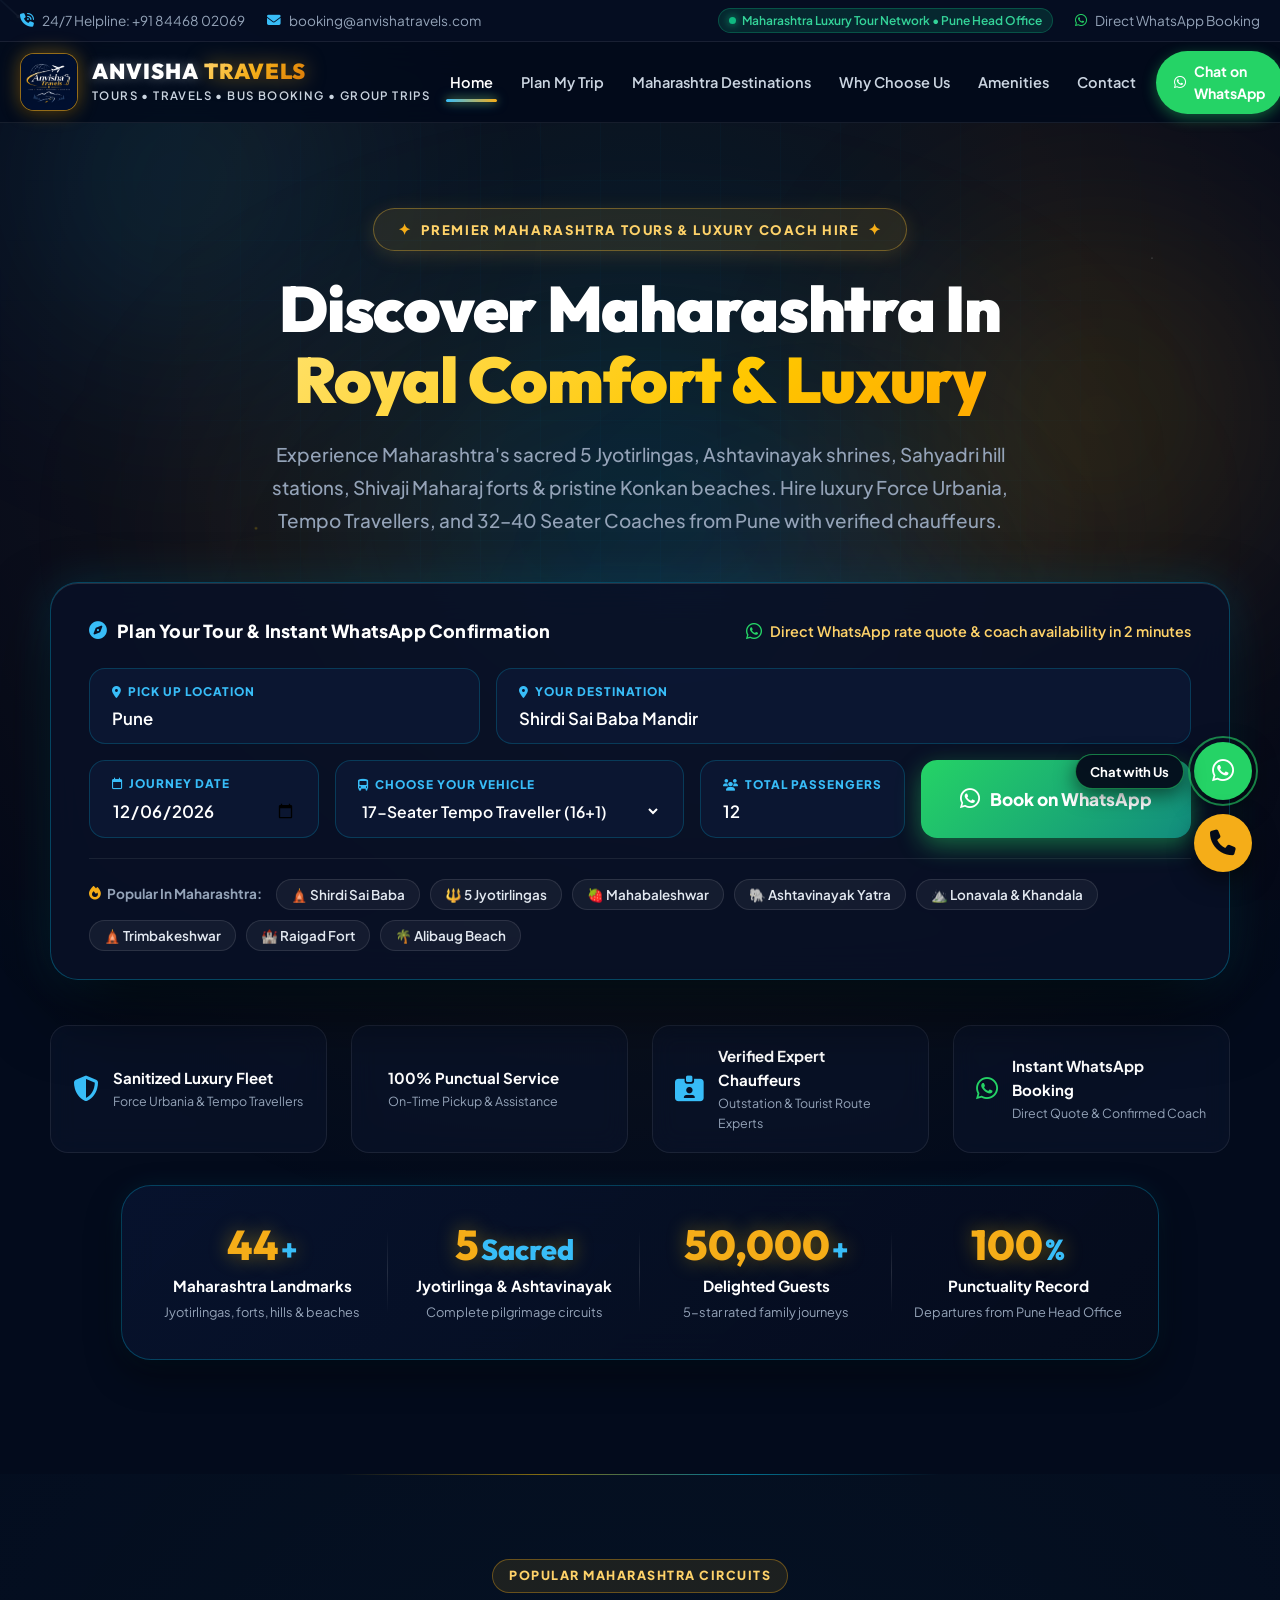
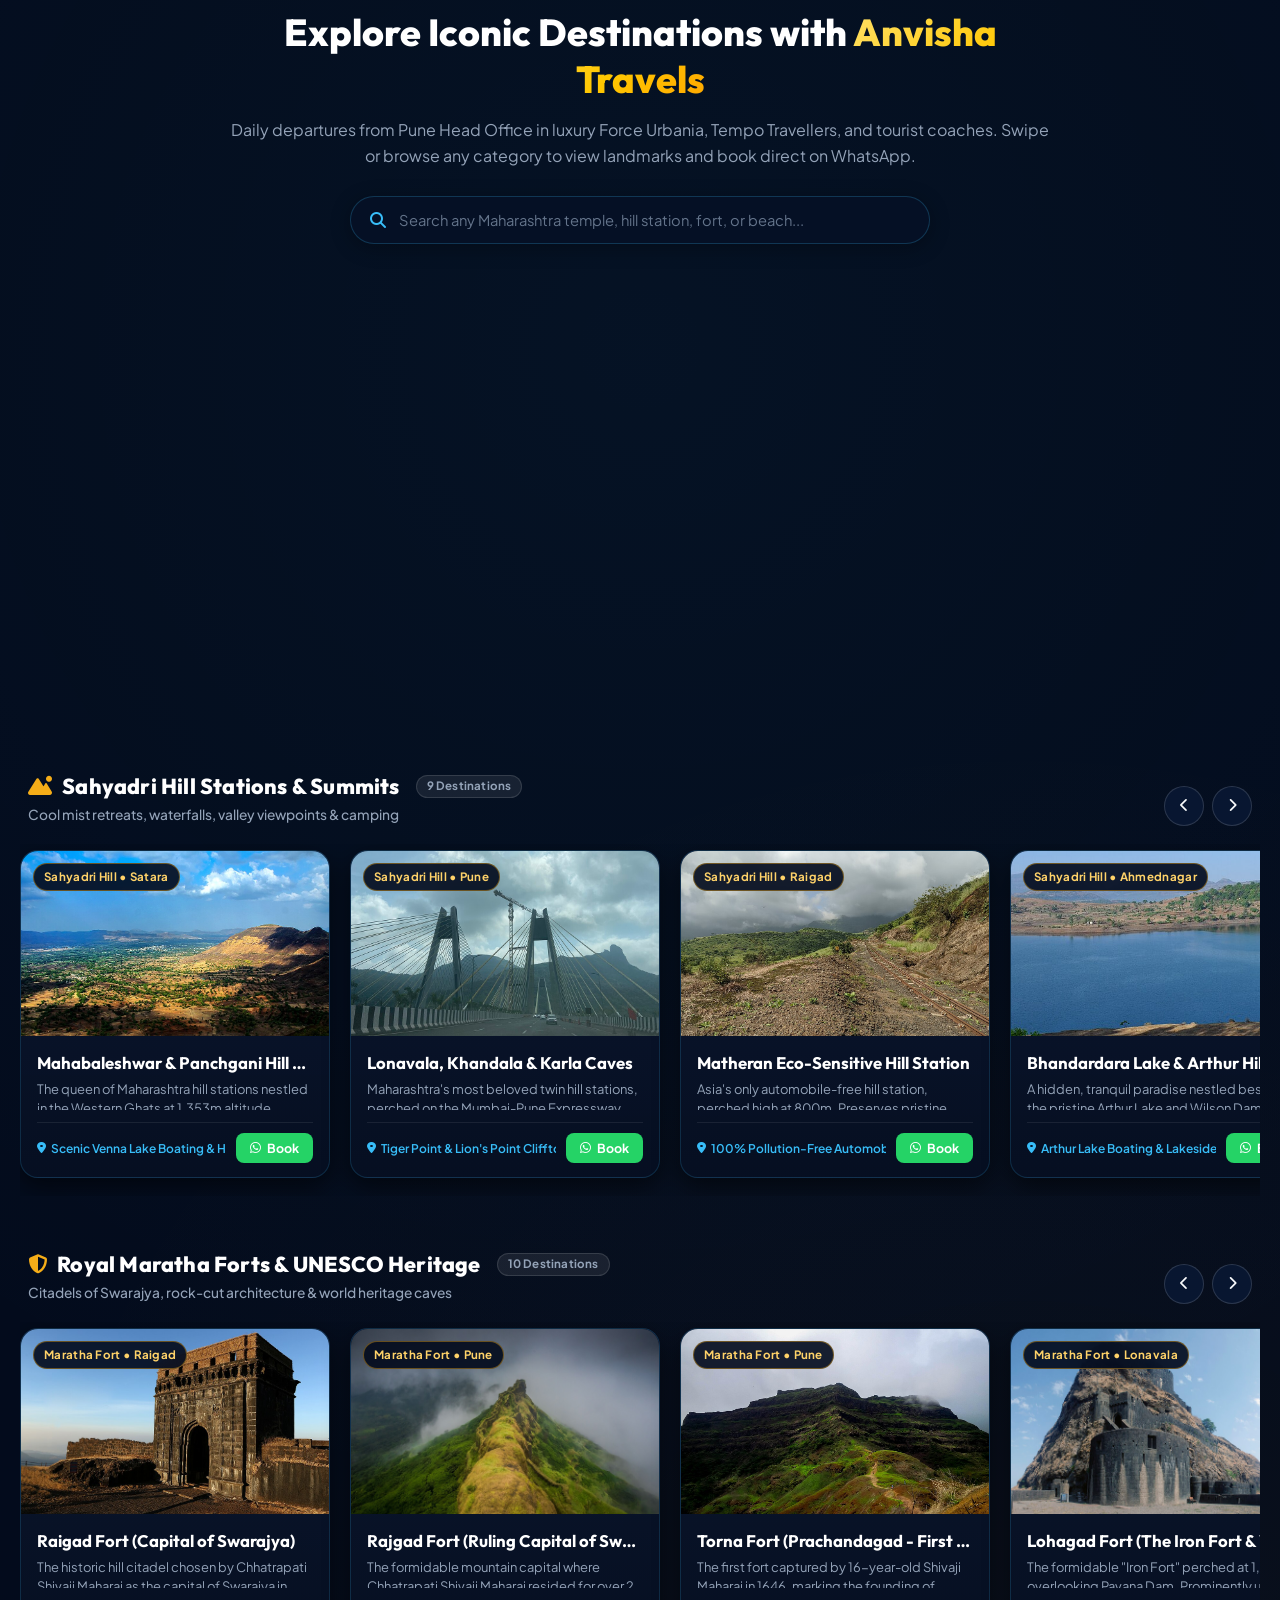
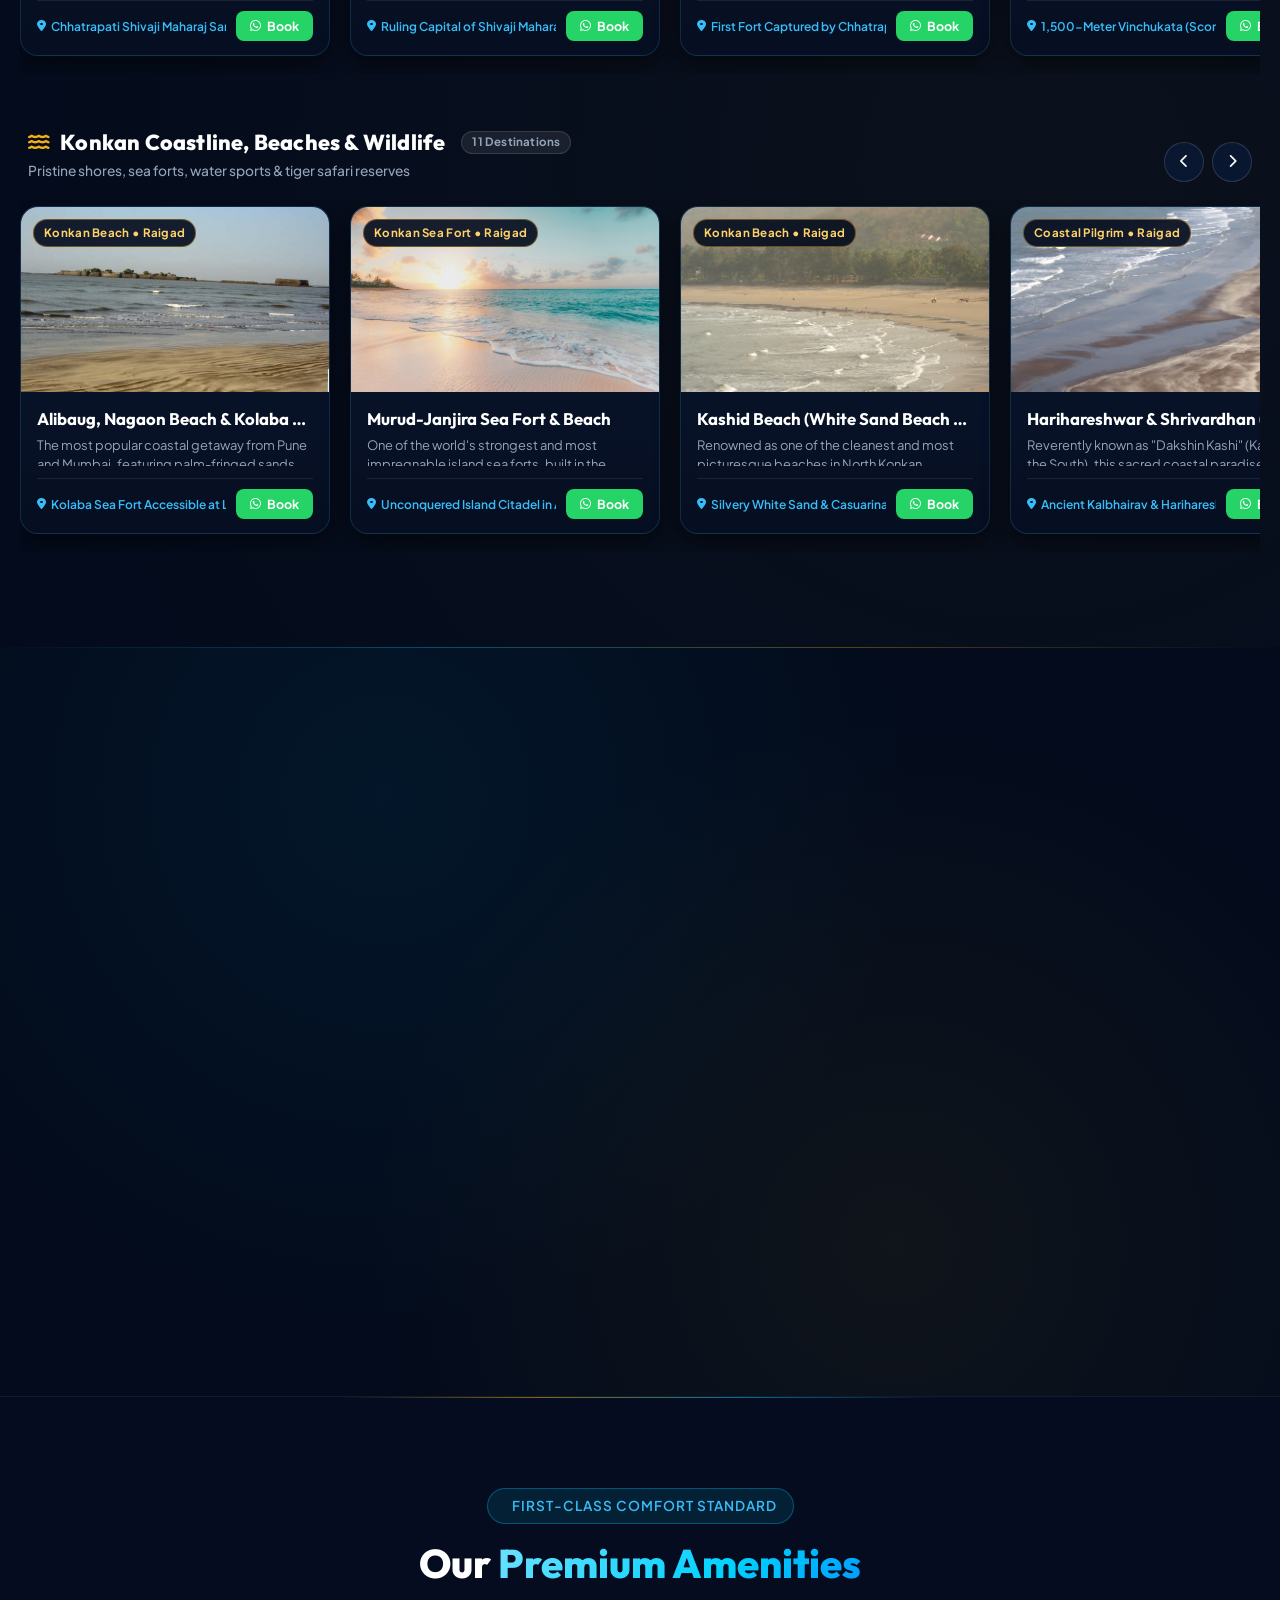
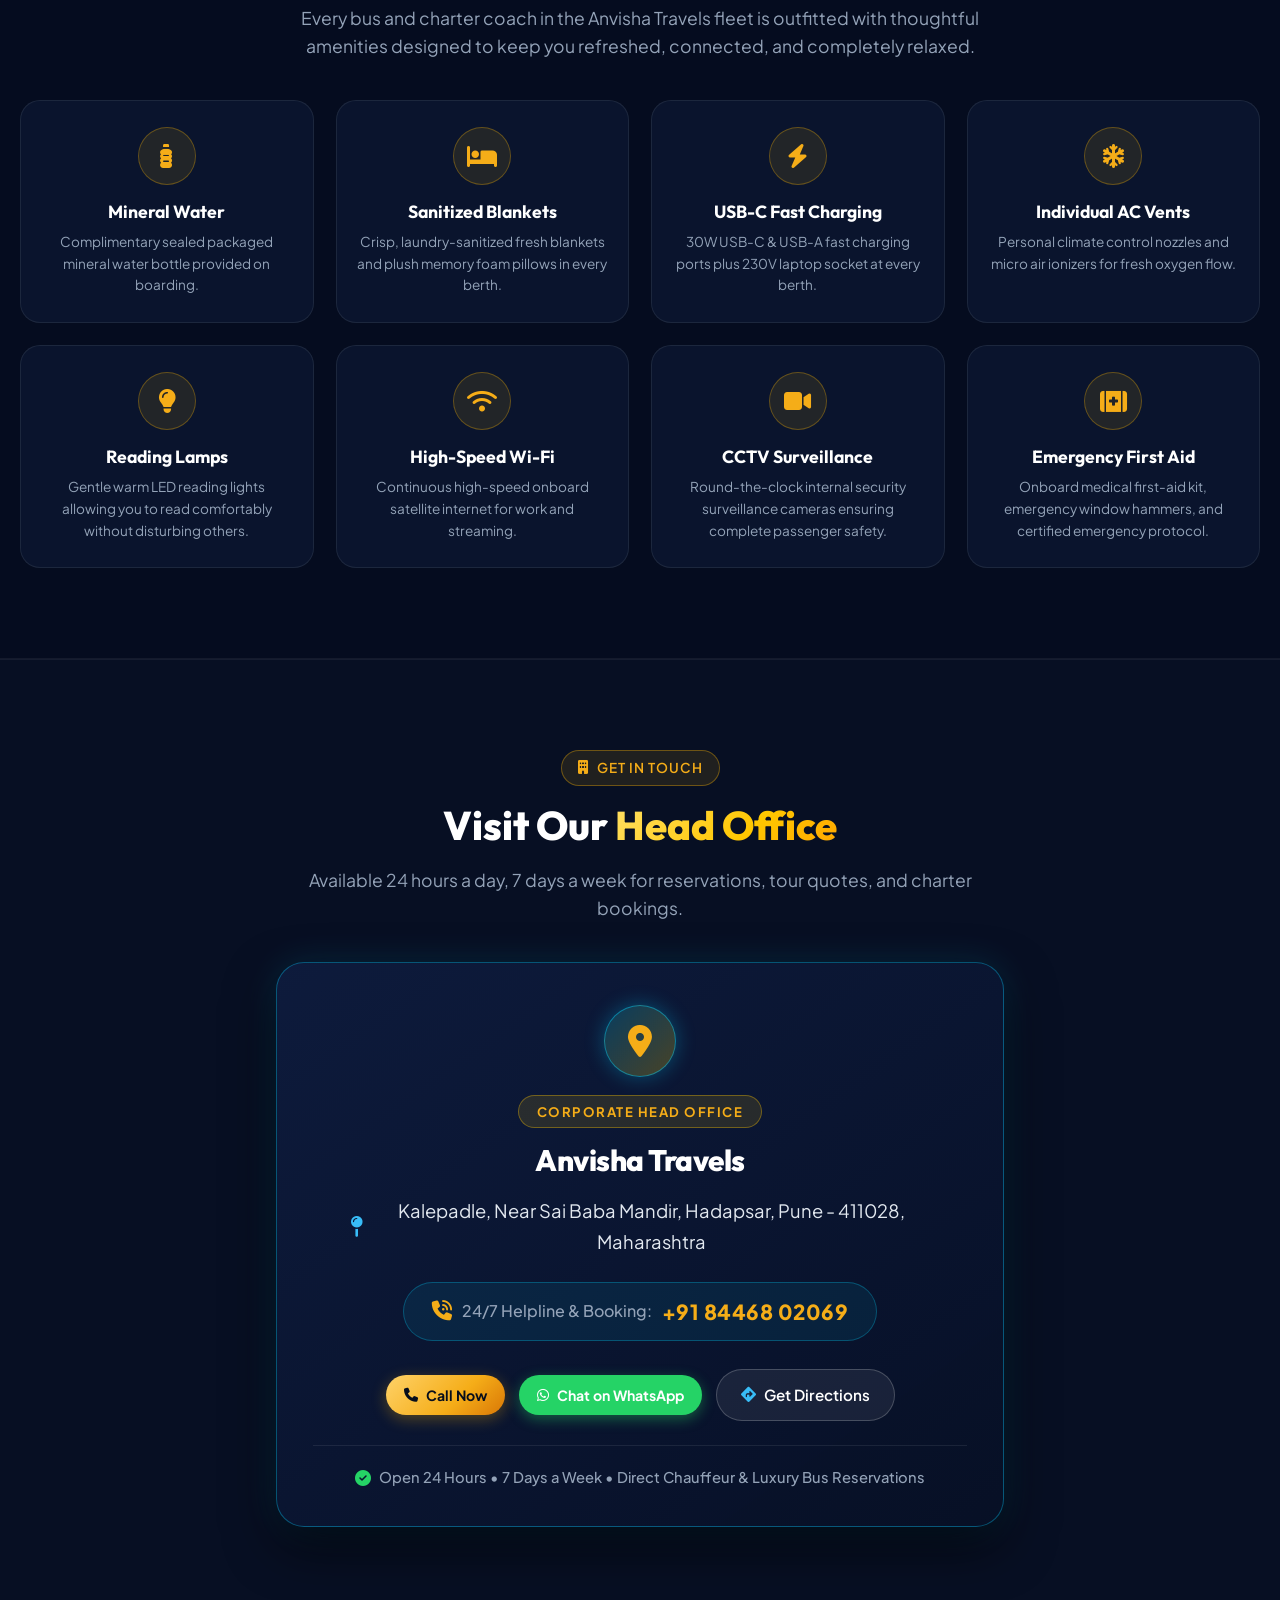
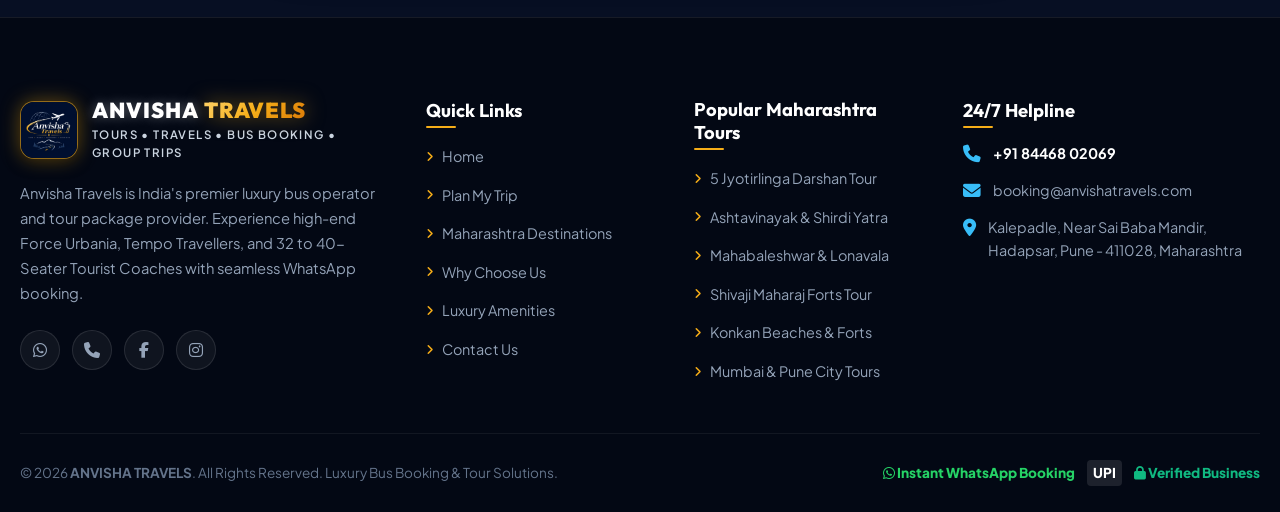
==== commit 760b44b4: "Convert destination section to Option 2 horizontal swipeable carousels, replace Trimbakeshwar photo " ====
--- a/index.html
+++ b/index.html
@@ -34,7 +34,7 @@
   <link rel="stylesheet" href="https://cdnjs.cloudflare.com/ajax/libs/font-awesome/6.5.1/css/all.min.css">
 
   <!-- Custom Stylesheet -->
-  <link rel="stylesheet" href="css/style.css?v=17.0">
+  <link rel="stylesheet" href="css/style.css?v=18.0">
 
   <!-- Schema.org Structured Data -->
   <script type="application/ld+json">
@@ -222,7 +222,7 @@
           <div class="console-row-route">
             <!-- Leaving From -->
             <div class="form-field-card console-field-from">
-              <span class="field-label"><i class="fa-solid fa-location-dot"></i> Leaving From (City)</span>
+              <span class="field-label"><i class="fa-solid fa-location-dot"></i> Pick up location </span>
               <div class="field-input-wrap">
                 <input type="text" id="heroFromCity" class="field-input" placeholder="e.g. Pune, Mumbai, Nashik"
                   value="Pune" required list="majorCitiesList">
@@ -436,1237 +436,975 @@
     </div>
   </section>
 
-  <!-- ==========================================================================
-       Explore Maharashtra: Famous Places, Shrines, Forts & Beaches
+    <!-- ==========================================================================
+       Maharashtra Destination Circuits: Horizontal Swipeable Carousels
        ========================================================================== -->
   <section class="destinations-section" id="destinationsSection">
-    <div class="container">
-      <div class="text-center section-header-destinations reveal-on-scroll">
-        <div class="section-tag gold-tag"><i class="fa-solid fa-map-location-dot"></i> 44 Iconic Maharashtra Landmarks
-        </div>
-        <h2 class="section-title">Explore Famous Places In <span class="gradient-text-gold">Maharashtra</span></h2>
-        <p class="section-subtitle mx-auto">
-          Browse Maharashtra's most celebrated 5 holy Jyotirlingas, Ashtavinayak temples, Sahyadri hill stations, royal
-          Maratha forts, UNESCO wonders, and pristine Konkan beaches. Click 'Book on WhatsApp' for instant rates and
-          confirmed luxury coaches from Pune Head Office!
+    <div class="destinations-container">
+
+      <!-- Section Header (Clean, Corporate & Professional) -->
+      <div class="destinations-header-modern reveal-on-scroll">
+        <div class="modern-badge">POPULAR MAHARASHTRA CIRCUITS</div>
+        <h2 class="modern-section-title">Explore Iconic Destinations with <span class="gradient-text-gold">Anvisha Travels</span></h2>
+        <p class="modern-section-sub">
+          Daily departures from Pune Head Office in luxury Force Urbania, Tempo Travellers, and tourist coaches. Swipe or browse any category to view landmarks and book direct on WhatsApp.
         </p>
 
-        <!-- Search input for places -->
-        <div class="search-places-bar-wrap">
+        <!-- Fast Landmark Filter / Quick Jump Search -->
+        <div class="carousel-search-bar">
           <i class="fa-solid fa-magnifying-glass search-bar-icon"></i>
-          <input type="text" id="placeSearchInput" onkeyup="searchPlacesLive()"
-            placeholder="Search any Maharashtra temple, hill station, fort, or beach (e.g. Shirdi, Trimbakeshwar, Mahabaleshwar, Raigad, Kaas, Lonar...)"
-            class="search-places-input">
-        </div>
-      </div>
-
-      <!-- Maharashtra Categories Filter Nav Tabs -->
-      <div class="state-filter-nav">
-        <button class="btn-state-tab active" onclick="filterState('all', this)">
-          <i class="fa-solid fa-map"></i> All Maharashtra (44)
-        </button>
-        <button class="btn-state-tab" onclick="filterState('jyotirlinga', this)">
-          🛕 5 Jyotirlingas (5)
-        </button>
-        <button class="btn-state-tab" onclick="filterState('pilgrimage', this)">
-          🚩 Sacred Pilgrimages (9)
-        </button>
-        <button class="btn-state-tab" onclick="filterState('hillstation', this)">
-          ⛰️ Sahyadri Hills & Peaks (9)
-        </button>
-        <button class="btn-state-tab" onclick="filterState('forts', this)">
-          🏰 Royal Forts & UNESCO (10)
-        </button>
-        <button class="btn-state-tab" onclick="filterState('beaches', this)">
-          🌴 Konkan Beaches & Forts (7)
-        </button>
-        <button class="btn-state-tab" onclick="filterState('city', this)">
-          🏙️ City, Wonders & Safari (4)
-        </button>
-      </div>
-
-      <!-- Destinations Cards Grid -->
-      <div class="destinations-grid" id="destinationsGrid">
-        <div class="destination-card" data-state="jyotirlinga"
-          data-name="trimbakeshwar jyotirlinga nashik godavari brahmagiri kushavarta">
-          <div class="destination-img-wrap">
-            <img src="assets/images/destinations/trimbakeshwar.jpg" alt="Trimbakeshwar Jyotirlinga, Nashik"
-              class="destination-img" loading="lazy">
-            <span class="destination-badge-state">🛕 Jyotirlinga • Nashik</span>
-          </div>
-          <div class="destination-body">
-            <h3 class="destination-title">Trimbakeshwar Jyotirlinga, Nashik</h3>
-            <p class="destination-desc">One of the most sacred of the 12 Jyotirlingas, where Lord Shiva resides as a
+          <input type="text" id="placeSearchInput" onkeyup="filterCarouselPlaces()" placeholder="Search any Maharashtra temple, hill station, fort, or beach..." class="search-places-input">
+        </div>
+      </div>
+
+      <!-- Category Block: Sacred 5 Jyotirlingas & Holy Shrines -->
+      <div class="carousel-category-block reveal-on-scroll">
+        <div class="carousel-row-header">
+          <div class="carousel-row-title-wrap">
+            <h3 class="carousel-row-title">
+              <i class="fa-solid fa-om"></i> Sacred 5 Jyotirlingas & Holy Shrines <span class="carousel-count-pill">14 Destinations</span>
+            </h3>
+            <span class="carousel-row-subtitle">Complete darshan circuits with verified route chauffeurs</span>
+          </div>
+          <div class="carousel-nav-arrows">
+            <button class="carousel-arrow prev" onclick="scrollCarousel('trackJyotirlinga', -1)" aria-label="Previous Destinations">
+              <i class="fa-solid fa-chevron-left"></i>
+            </button>
+            <button class="carousel-arrow next" onclick="scrollCarousel('trackJyotirlinga', 1)" aria-label="Next Destinations">
+              <i class="fa-solid fa-chevron-right"></i>
+            </button>
+          </div>
+        </div>
+
+        <div class="carousel-track" id="trackJyotirlinga">
+          <div class="carousel-card" data-name="trimbakeshwar jyotirlinga nashik godavari brahmagiri kushavarta">
+            <div class="carousel-card-img-wrap">
+              <img src="assets/images/destinations/trimbakeshwar.jpg" alt="Trimbakeshwar Jyotirlinga, Nashik" class="carousel-card-img" loading="lazy">
+              <span class="carousel-card-badge">Jyotirlinga • Nashik</span>
+            </div>
+            <div class="carousel-card-body">
+              <h4 class="carousel-card-title" title="Trimbakeshwar Jyotirlinga, Nashik">Trimbakeshwar Jyotirlinga, Nashik</h4>
+              <p class="carousel-card-desc">One of the most sacred of the 12 Jyotirlingas, where Lord Shiva resides as a
               three-faced linga representing Brahma, Vishnu, and Mahesh at the origin of the holy Godavari River.</p>
-            <div class="destination-highlights-title">Famous Highlights:</div>
-            <div class="destination-highlights-wrap">
-              <span class="destination-highlight-pill">Three-Faced Tridev Jyotirlinga</span>
-              <span class="destination-highlight-pill">Origin of Godavari River</span>
-              <span class="destination-highlight-pill">Holy Kushavarta Kund Snan</span>
-              <span class="destination-highlight-pill">Brahmagiri Mountain Trek</span>
-            </div>
-            <div class="destination-footer">
-              <button class="btn-book-tour-wp"
-                onclick="openPlaceBookingModal('Trimbakeshwar Jyotirlinga, Nashik', '17-Seater Force Urbania Bus')">
-                <i class="fa-brands fa-whatsapp"></i> Book on WhatsApp
-              </button>
-            </div>
-          </div>
-        </div>
-        <div class="destination-card" data-state="jyotirlinga"
-          data-name="bhimashankar jyotirlinga pune sahyadri wildlife sanctuary khed">
-          <div class="destination-img-wrap">
-            <img src="assets/images/destinations/bhimashankar.jpg" alt="Bhimashankar Jyotirlinga Temple, Pune"
-              class="destination-img" loading="lazy">
-            <span class="destination-badge-state">🛕 Jyotirlinga • Pune</span>
-          </div>
-          <div class="destination-body">
-            <h3 class="destination-title">Bhimashankar Jyotirlinga, Pune Sahyadri</h3>
-            <p class="destination-desc">Set amidst the lush mist-covered Sahyadri mountain range in Pune district, this
+              <div class="carousel-card-meta">
+                <span class="carousel-card-highlight" title="Three-Faced Tridev Jyotirlinga">
+                  <i class="fa-solid fa-location-dot"></i> Three-Faced Tridev Jyotirlinga
+                </span>
+                <button class="btn-carousel-book" onclick="openPlaceBookingModal('Trimbakeshwar Jyotirlinga, Nashik', '17-Seater Force Urbania Bus')">
+                  <i class="fa-brands fa-whatsapp"></i> Book
+                </button>
+              </div>
+            </div>
+          </div>
+          <div class="carousel-card" data-name="bhimashankar jyotirlinga pune sahyadri wildlife sanctuary khed">
+            <div class="carousel-card-img-wrap">
+              <img src="assets/images/destinations/bhimashankar.jpg" alt="Bhimashankar Jyotirlinga Temple, Pune" class="carousel-card-img" loading="lazy">
+              <span class="carousel-card-badge">Jyotirlinga • Pune</span>
+            </div>
+            <div class="carousel-card-body">
+              <h4 class="carousel-card-title" title="Bhimashankar Jyotirlinga, Pune Sahyadri">Bhimashankar Jyotirlinga, Pune Sahyadri</h4>
+              <p class="carousel-card-desc">Set amidst the lush mist-covered Sahyadri mountain range in Pune district, this
               Jyotirlinga temple features exquisite Nagara style architecture and is the origin of the Bhima River.</p>
-            <div class="destination-highlights-title">Famous Highlights:</div>
-            <div class="destination-highlights-wrap">
-              <span class="destination-highlight-pill">Ancient Nagara Style Garbhagriha</span>
-              <span class="destination-highlight-pill">Bhimashankar Wildlife Sanctuary</span>
-              <span class="destination-highlight-pill">Source of Holy Bhima River</span>
-              <span class="destination-highlight-pill">Shekru Giant Squirrel Habitat</span>
-            </div>
-            <div class="destination-footer">
-              <button class="btn-book-tour-wp"
-                onclick="openPlaceBookingModal('Bhimashankar Jyotirlinga, Pune Sahyadri', '17-Seater Tempo Traveller (16+1)')">
-                <i class="fa-brands fa-whatsapp"></i> Book on WhatsApp
-              </button>
-            </div>
-          </div>
-        </div>
-        <div class="destination-card" data-state="jyotirlinga"
-          data-name="grishneshwar jyotirlinga aurangabad ellora caves sambhajinagar verul">
-          <div class="destination-img-wrap">
-            <img src="assets/images/destinations/grishneshwar.jpg" alt="Grishneshwar Jyotirlinga, Verul"
-              class="destination-img" loading="lazy">
-            <span class="destination-badge-state">🛕 Jyotirlinga • Sambhajinagar</span>
-          </div>
-          <div class="destination-body">
-            <h3 class="destination-title">Grishneshwar Jyotirlinga & Ellora Caves</h3>
-            <p class="destination-desc">The 12th and final Jyotirlinga mentioned in the Shiva Purana, built from red
+              <div class="carousel-card-meta">
+                <span class="carousel-card-highlight" title="Ancient Nagara Style Garbhagriha">
+                  <i class="fa-solid fa-location-dot"></i> Ancient Nagara Style Garbhagriha
+                </span>
+                <button class="btn-carousel-book" onclick="openPlaceBookingModal('Bhimashankar Jyotirlinga, Pune Sahyadri', '17-Seater Tempo Traveller (16+1)')">
+                  <i class="fa-brands fa-whatsapp"></i> Book
+                </button>
+              </div>
+            </div>
+          </div>
+          <div class="carousel-card" data-name="grishneshwar jyotirlinga aurangabad ellora caves sambhajinagar verul">
+            <div class="carousel-card-img-wrap">
+              <img src="assets/images/destinations/grishneshwar.jpg" alt="Grishneshwar Jyotirlinga, Verul" class="carousel-card-img" loading="lazy">
+              <span class="carousel-card-badge">Jyotirlinga • Sambhajinagar</span>
+            </div>
+            <div class="carousel-card-body">
+              <h4 class="carousel-card-title" title="Grishneshwar Jyotirlinga & Ellora Caves">Grishneshwar Jyotirlinga & Ellora Caves</h4>
+              <p class="carousel-card-desc">The 12th and final Jyotirlinga mentioned in the Shiva Purana, built from red
               basalt stone by Ahilyabai Holkar, situated just 1 km from the world-famous UNESCO Ellora Caves.</p>
-            <div class="destination-highlights-title">Famous Highlights:</div>
-            <div class="destination-highlights-wrap">
-              <span class="destination-highlight-pill">12th Jyotirlinga of Shiva Purana</span>
-              <span class="destination-highlight-pill">Red Basalt Carved Architecture</span>
-              <span class="destination-highlight-pill">Ahilyabai Holkar Rebuilt Temple</span>
-              <span class="destination-highlight-pill">1 Km from Ellora Caves</span>
-            </div>
-            <div class="destination-footer">
-              <button class="btn-book-tour-wp"
-                onclick="openPlaceBookingModal('Grishneshwar Jyotirlinga & Ellora Caves', '32-Seater BharatBenz Coach')">
-                <i class="fa-brands fa-whatsapp"></i> Book on WhatsApp
-              </button>
-            </div>
-          </div>
-        </div>
-        <div class="destination-card" data-state="jyotirlinga"
-          data-name="parli vaijnath jyotirlinga beed marathwada vaidyath">
-          <div class="destination-img-wrap">
-            <img src="assets/images/destinations/parli-vaijnath.jpg" alt="Parli Vaijnath Jyotirlinga, Beed"
-              class="destination-img" loading="lazy">
-            <span class="destination-badge-state">🛕 Jyotirlinga • Beed</span>
-          </div>
-          <div class="destination-body">
-            <h3 class="destination-title">Parli Vaijnath Jyotirlinga, Beed</h3>
-            <p class="destination-desc">Perched on a small hill in Marathwada, this revered Jyotirlinga is worshipped as
+              <div class="carousel-card-meta">
+                <span class="carousel-card-highlight" title="12th Jyotirlinga of Shiva Purana">
+                  <i class="fa-solid fa-location-dot"></i> 12th Jyotirlinga of Shiva Purana
+                </span>
+                <button class="btn-carousel-book" onclick="openPlaceBookingModal('Grishneshwar Jyotirlinga & Ellora Caves', '32-Seater BharatBenz Coach')">
+                  <i class="fa-brands fa-whatsapp"></i> Book
+                </button>
+              </div>
+            </div>
+          </div>
+          <div class="carousel-card" data-name="parli vaijnath jyotirlinga beed marathwada vaidyath">
+            <div class="carousel-card-img-wrap">
+              <img src="assets/images/destinations/parli-vaijnath.jpg" alt="Parli Vaijnath Jyotirlinga, Beed" class="carousel-card-img" loading="lazy">
+              <span class="carousel-card-badge">Jyotirlinga • Beed</span>
+            </div>
+            <div class="carousel-card-body">
+              <h4 class="carousel-card-title" title="Parli Vaijnath Jyotirlinga, Beed">Parli Vaijnath Jyotirlinga, Beed</h4>
+              <p class="carousel-card-desc">Perched on a small hill in Marathwada, this revered Jyotirlinga is worshipped as
               Vaidyanath (the lord of healing and physicians), surrounded by sacred medicinal spring waters.</p>
-            <div class="destination-highlights-title">Famous Highlights:</div>
-            <div class="destination-highlights-wrap">
-              <span class="destination-highlight-pill">Lord of Divine Healing & Health</span>
-              <span class="destination-highlight-pill">Punya Shloka Ahilyabai Mandir</span>
-              <span class="destination-highlight-pill">Harihara Amrit Kund Water</span>
-              <span class="destination-highlight-pill">Great Maratha Spiritual Center</span>
-            </div>
-            <div class="destination-footer">
-              <button class="btn-book-tour-wp"
-                onclick="openPlaceBookingModal('Parli Vaijnath Jyotirlinga, Beed', '17-Seater Force Urbania Bus')">
-                <i class="fa-brands fa-whatsapp"></i> Book on WhatsApp
-              </button>
-            </div>
-          </div>
-        </div>
-        <div class="destination-card" data-state="jyotirlinga"
-          data-name="aundha nagnath jyotirlinga hingoli 8th jyotirlinga namdev saint">
-          <div class="destination-img-wrap">
-            <img src="assets/images/destinations/aundha-nagnath.jpg" alt="Aundha Nagnath Jyotirlinga, Hingoli"
-              class="destination-img" loading="lazy">
-            <span class="destination-badge-state">🛕 Jyotirlinga • Hingoli</span>
-          </div>
-          <div class="destination-body">
-            <h3 class="destination-title">Aundha Nagnath Jyotirlinga, Hingoli</h3>
-            <p class="destination-desc">Believed to be established by the eldest Pandava Yudhishthira, this 8th
+              <div class="carousel-card-meta">
+                <span class="carousel-card-highlight" title="Lord of Divine Healing & Health">
+                  <i class="fa-solid fa-location-dot"></i> Lord of Divine Healing & Health
+                </span>
+                <button class="btn-carousel-book" onclick="openPlaceBookingModal('Parli Vaijnath Jyotirlinga, Beed', '17-Seater Force Urbania Bus')">
+                  <i class="fa-brands fa-whatsapp"></i> Book
+                </button>
+              </div>
+            </div>
+          </div>
+          <div class="carousel-card" data-name="aundha nagnath jyotirlinga hingoli 8th jyotirlinga namdev saint">
+            <div class="carousel-card-img-wrap">
+              <img src="assets/images/destinations/aundha-nagnath.jpg" alt="Aundha Nagnath Jyotirlinga, Hingoli" class="carousel-card-img" loading="lazy">
+              <span class="carousel-card-badge">Jyotirlinga • Hingoli</span>
+            </div>
+            <div class="carousel-card-body">
+              <h4 class="carousel-card-title" title="Aundha Nagnath Jyotirlinga, Hingoli">Aundha Nagnath Jyotirlinga, Hingoli</h4>
+              <p class="carousel-card-desc">Believed to be established by the eldest Pandava Yudhishthira, this 8th
               Jyotirlinga has profound Hemadpanthi rock carvings and is immortalized by Saint Namdev.</p>
-            <div class="destination-highlights-title">Famous Highlights:</div>
-            <div class="destination-highlights-wrap">
-              <span class="destination-highlight-pill">Established by Pandava Yudhishthira</span>
-              <span class="destination-highlight-pill">Underground Garbhagriha Shivling</span>
-              <span class="destination-highlight-pill">Sant Namdev Miracle Legend</span>
-              <span class="destination-highlight-pill">Intricate Hemadpanthi Stone Sculptures</span>
-            </div>
-            <div class="destination-footer">
-              <button class="btn-book-tour-wp"
-                onclick="openPlaceBookingModal('Aundha Nagnath Jyotirlinga, Hingoli', '17-Seater Tempo Traveller (16+1)')">
-                <i class="fa-brands fa-whatsapp"></i> Book on WhatsApp
-              </button>
-            </div>
-          </div>
-        </div>
-        <div class="destination-card" data-state="pilgrimage"
-          data-name="shirdi sai baba samadhi mandir dwarkamai chavadi ahmednagar">
-          <div class="destination-img-wrap">
-            <img src="assets/images/destinations/shirdi-temple.jpg" alt="Shirdi Sai Baba Samadhi Mandir"
-              class="destination-img" loading="lazy">
-            <span class="destination-badge-state">🚩 Pilgrimage • Ahmednagar</span>
-          </div>
-          <div class="destination-body">
-            <h3 class="destination-title">Shirdi Sai Baba Samadhi Mandir</h3>
-            <p class="destination-desc">World-renowned holy pilgrimage town where Sadguru Sai Baba taught love,
+              <div class="carousel-card-meta">
+                <span class="carousel-card-highlight" title="Established by Pandava Yudhishthira">
+                  <i class="fa-solid fa-location-dot"></i> Established by Pandava Yudhishthira
+                </span>
+                <button class="btn-carousel-book" onclick="openPlaceBookingModal('Aundha Nagnath Jyotirlinga, Hingoli', '17-Seater Tempo Traveller (16+1)')">
+                  <i class="fa-brands fa-whatsapp"></i> Book
+                </button>
+              </div>
+            </div>
+          </div>
+          <div class="carousel-card" data-name="shirdi sai baba samadhi mandir dwarkamai chavadi ahmednagar">
+            <div class="carousel-card-img-wrap">
+              <img src="assets/images/destinations/shirdi-temple.jpg" alt="Shirdi Sai Baba Samadhi Mandir" class="carousel-card-img" loading="lazy">
+              <span class="carousel-card-badge">Pilgrimage • Ahmednagar</span>
+            </div>
+            <div class="carousel-card-body">
+              <h4 class="carousel-card-title" title="Shirdi Sai Baba Samadhi Mandir">Shirdi Sai Baba Samadhi Mandir</h4>
+              <p class="carousel-card-desc">World-renowned holy pilgrimage town where Sadguru Sai Baba taught love,
               tolerance, and "Sabka Malik Ek". Millions gather for the divine Kakad, Madhyan, and Dhoop Aartis.</p>
-            <div class="destination-highlights-title">Famous Highlights:</div>
-            <div class="destination-highlights-wrap">
-              <span class="destination-highlight-pill">Sai Baba Gold Samadhi Mandir</span>
-              <span class="destination-highlight-pill">Sacred Dwarkamai Dhuni</span>
-              <span class="destination-highlight-pill">Historical Chavadi & Gurusthan</span>
-              <span class="destination-highlight-pill">24/7 Prasadalaya & VIP Darshan</span>
-            </div>
-            <div class="destination-footer">
-              <button class="btn-book-tour-wp"
-                onclick="openPlaceBookingModal('Shirdi Sai Baba Samadhi Mandir', '17-Seater Force Urbania Bus')">
-                <i class="fa-brands fa-whatsapp"></i> Book on WhatsApp
-              </button>
-            </div>
-          </div>
-        </div>
-        <div class="destination-card" data-state="pilgrimage"
-          data-name="ashtavinayak 8 ganpati morgaon theur lonavala ozar lenyadri mahad pali siddhatek">
-          <div class="destination-img-wrap">
-            <img src="assets/images/destinations/ashtavinayak.jpg" alt="Ashtavinayak 8 Ganpatis of Maharashtra"
-              class="destination-img" loading="lazy">
-            <span class="destination-badge-state">🚩 Pilgrimage • Maharashtra</span>
-          </div>
-          <div class="destination-body">
-            <h3 class="destination-title">Ashtavinayak 8 Ganpati Sacred Circuit Tour</h3>
-            <p class="destination-desc">The complete eight swayambhu (self-manifested) Ganesha temples in Maharashtra:
+              <div class="carousel-card-meta">
+                <span class="carousel-card-highlight" title="Sai Baba Gold Samadhi Mandir">
+                  <i class="fa-solid fa-location-dot"></i> Sai Baba Gold Samadhi Mandir
+                </span>
+                <button class="btn-carousel-book" onclick="openPlaceBookingModal('Shirdi Sai Baba Samadhi Mandir', '17-Seater Force Urbania Bus')">
+                  <i class="fa-brands fa-whatsapp"></i> Book
+                </button>
+              </div>
+            </div>
+          </div>
+          <div class="carousel-card" data-name="ashtavinayak 8 ganpati morgaon theur lonavala ozar lenyadri mahad pali siddhatek">
+            <div class="carousel-card-img-wrap">
+              <img src="assets/images/destinations/ashtavinayak.jpg" alt="Ashtavinayak 8 Ganpatis of Maharashtra" class="carousel-card-img" loading="lazy">
+              <span class="carousel-card-badge">Pilgrimage • Maharashtra</span>
+            </div>
+            <div class="carousel-card-body">
+              <h4 class="carousel-card-title" title="Ashtavinayak 8 Ganpati Sacred Circuit Tour">Ashtavinayak 8 Ganpati Sacred Circuit Tour</h4>
+              <p class="carousel-card-desc">The complete eight swayambhu (self-manifested) Ganesha temples in Maharashtra:
               Mayureshwar, Siddhivinayak, Ballaleshwar, Varadvinayak, Chintamani, Girijatmaj, Vighnahar, and
               Mahaganapati.</p>
-            <div class="destination-highlights-title">Famous Highlights:</div>
-            <div class="destination-highlights-wrap">
-              <span class="destination-highlight-pill">All 8 Swayambhu Ganesha Shrines</span>
-              <span class="destination-highlight-pill">Lenyadri Rock-Cut Mountain Cave</span>
-              <span class="destination-highlight-pill">Complete 3-Day Pune Circuit</span>
-              <span class="destination-highlight-pill">Traditional Maharashtrian Hospitality</span>
-            </div>
-            <div class="destination-footer">
-              <button class="btn-book-tour-wp"
-                onclick="openPlaceBookingModal('Ashtavinayak 8 Ganpati Sacred Circuit Tour', '17-Seater Tempo Traveller (16+1)')">
-                <i class="fa-brands fa-whatsapp"></i> Book on WhatsApp
-              </button>
-            </div>
-          </div>
-        </div>
-        <div class="destination-card" data-state="pilgrimage"
-          data-name="pandharpur vitthal rukmini mandir varkari chandrabhaga solapur ashadi ekadashi">
-          <div class="destination-img-wrap">
-            <img src="assets/images/destinations/pandharpur-vitthal.jpg" alt="Pandharpur Vitthal Rukmini Mandir"
-              class="destination-img" loading="lazy">
-            <span class="destination-badge-state">🚩 Pilgrimage • Solapur</span>
-          </div>
-          <div class="destination-body">
-            <h3 class="destination-title">Pandharpur Vitthal Rukmini Mandir</h3>
-            <p class="destination-desc">The spiritual heart of Maharashtra on the banks of holy Chandrabhaga River,
+              <div class="carousel-card-meta">
+                <span class="carousel-card-highlight" title="All 8 Swayambhu Ganesha Shrines">
+                  <i class="fa-solid fa-location-dot"></i> All 8 Swayambhu Ganesha Shrines
+                </span>
+                <button class="btn-carousel-book" onclick="openPlaceBookingModal('Ashtavinayak 8 Ganpati Sacred Circuit Tour', '17-Seater Tempo Traveller (16+1)')">
+                  <i class="fa-brands fa-whatsapp"></i> Book
+                </button>
+              </div>
+            </div>
+          </div>
+          <div class="carousel-card" data-name="pandharpur vitthal rukmini mandir varkari chandrabhaga solapur ashadi ekadashi">
+            <div class="carousel-card-img-wrap">
+              <img src="assets/images/destinations/pandharpur-vitthal.jpg" alt="Pandharpur Vitthal Rukmini Mandir" class="carousel-card-img" loading="lazy">
+              <span class="carousel-card-badge">Pilgrimage • Solapur</span>
+            </div>
+            <div class="carousel-card-body">
+              <h4 class="carousel-card-title" title="Pandharpur Vitthal Rukmini Mandir">Pandharpur Vitthal Rukmini Mandir</h4>
+              <p class="carousel-card-desc">The spiritual heart of Maharashtra on the banks of holy Chandrabhaga River,
               where Lord Vitthal and Rakhumai are worshipped with unparalleled devotion by millions of Varkaris.</p>
-            <div class="destination-highlights-title">Famous Highlights:</div>
-            <div class="destination-highlights-wrap">
-              <span class="destination-highlight-pill">Lord Vitthal & Rakhumai Darshan</span>
-              <span class="destination-highlight-pill">Holy Chandrabhaga River Snan</span>
-              <span class="destination-highlight-pill">Pundalik Temple Riverbank</span>
-              <span class="destination-highlight-pill">Epicenter of Maharashtra Bhakti Movement</span>
-            </div>
-            <div class="destination-footer">
-              <button class="btn-book-tour-wp"
-                onclick="openPlaceBookingModal('Pandharpur Vitthal Rukmini Mandir', '32-Seater Tourist Coach')">
-                <i class="fa-brands fa-whatsapp"></i> Book on WhatsApp
-              </button>
-            </div>
-          </div>
-        </div>
-        <div class="destination-card" data-state="pilgrimage"
-          data-name="kolhapur mahalakshmi ambabai mandir shaktipeeth rankala panhala">
-          <div class="destination-img-wrap">
-            <img src="assets/images/destinations/kolhapur-mahalaxmi.jpg" alt="Kolhapur Mahalakshmi Ambabai Temple"
-              class="destination-img" loading="lazy">
-            <span class="destination-badge-state">🚩 Pilgrimage • Kolhapur</span>
-          </div>
-          <div class="destination-body">
-            <h3 class="destination-title">Kolhapur Mahalakshmi (Ambabai) Mandir</h3>
-            <p class="destination-desc">One of the prime 51 Shaktipeethas of India, the 7th-century Chalukya-style stone
+              <div class="carousel-card-meta">
+                <span class="carousel-card-highlight" title="Lord Vitthal & Rakhumai Darshan">
+                  <i class="fa-solid fa-location-dot"></i> Lord Vitthal & Rakhumai Darshan
+                </span>
+                <button class="btn-carousel-book" onclick="openPlaceBookingModal('Pandharpur Vitthal Rukmini Mandir', '32-Seater Tourist Coach')">
+                  <i class="fa-brands fa-whatsapp"></i> Book
+                </button>
+              </div>
+            </div>
+          </div>
+          <div class="carousel-card" data-name="kolhapur mahalakshmi ambabai mandir shaktipeeth rankala panhala">
+            <div class="carousel-card-img-wrap">
+              <img src="assets/images/destinations/kolhapur-mahalaxmi.jpg" alt="Kolhapur Mahalakshmi Ambabai Temple" class="carousel-card-img" loading="lazy">
+              <span class="carousel-card-badge">Pilgrimage • Kolhapur</span>
+            </div>
+            <div class="carousel-card-body">
+              <h4 class="carousel-card-title" title="Kolhapur Mahalakshmi (Ambabai) Mandir">Kolhapur Mahalakshmi (Ambabai) Mandir</h4>
+              <p class="carousel-card-desc">One of the prime 51 Shaktipeethas of India, the 7th-century Chalukya-style stone
               temple is where Goddess Mahalakshmi blesses devotees with wealth, prosperity, and peace.</p>
-            <div class="destination-highlights-title">Famous Highlights:</div>
-            <div class="destination-highlights-wrap">
-              <span class="destination-highlight-pill">One of 51 Sacred Shaktipeethas</span>
-              <span class="destination-highlight-pill">Kiranotsav (Sun Ray Phenomenon)</span>
-              <span class="destination-highlight-pill">Intricate Chalukyan Stone Carvings</span>
-              <span class="destination-highlight-pill">Rankala Lake & Kolhapuri Culture</span>
-            </div>
-            <div class="destination-footer">
-              <button class="btn-book-tour-wp"
-                onclick="openPlaceBookingModal('Kolhapur Mahalakshmi (Ambabai) Mandir', '17-Seater Force Urbania Bus')">
-                <i class="fa-brands fa-whatsapp"></i> Book on WhatsApp
-              </button>
-            </div>
-          </div>
-        </div>
-        <div class="destination-card" data-state="pilgrimage"
-          data-name="tuljapur bhavani mata mandir kulswamini shivaji maharaj dharashiv osmanabad">
-          <div class="destination-img-wrap">
-            <img src="assets/images/destinations/tuljapur-bhavani.jpg" alt="Tuljapur Bhavani Mata Temple"
-              class="destination-img" loading="lazy">
-            <span class="destination-badge-state">🚩 Pilgrimage • Dharashiv</span>
-          </div>
-          <div class="destination-body">
-            <h3 class="destination-title">Tuljapur Bhavani Mata Mandir</h3>
-            <p class="destination-desc">The supreme Kulswamini of Maharashtra and divine patron goddess of Chhatrapati
+              <div class="carousel-card-meta">
+                <span class="carousel-card-highlight" title="One of 51 Sacred Shaktipeethas">
+                  <i class="fa-solid fa-location-dot"></i> One of 51 Sacred Shaktipeethas
+                </span>
+                <button class="btn-carousel-book" onclick="openPlaceBookingModal('Kolhapur Mahalakshmi (Ambabai) Mandir', '17-Seater Force Urbania Bus')">
+                  <i class="fa-brands fa-whatsapp"></i> Book
+                </button>
+              </div>
+            </div>
+          </div>
+          <div class="carousel-card" data-name="tuljapur bhavani mata mandir kulswamini shivaji maharaj dharashiv osmanabad">
+            <div class="carousel-card-img-wrap">
+              <img src="assets/images/destinations/tuljapur-bhavani.jpg" alt="Tuljapur Bhavani Mata Temple" class="carousel-card-img" loading="lazy">
+              <span class="carousel-card-badge">Pilgrimage • Dharashiv</span>
+            </div>
+            <div class="carousel-card-body">
+              <h4 class="carousel-card-title" title="Tuljapur Bhavani Mata Mandir">Tuljapur Bhavani Mata Mandir</h4>
+              <p class="carousel-card-desc">The supreme Kulswamini of Maharashtra and divine patron goddess of Chhatrapati
               Shivaji Maharaj, who blessed him with the sacred Bhavani Talwar (sword) for Swarajya.</p>
-            <div class="destination-highlights-title">Famous Highlights:</div>
-            <div class="destination-highlights-wrap">
-              <span class="destination-highlight-pill">Kulswamini of Chhatrapati Shivaji</span>
-              <span class="destination-highlight-pill">Sacred Kallol & Gomukh Tirthas</span>
-              <span class="destination-highlight-pill">Navratri Mahotsav Celebration</span>
-              <span class="destination-highlight-pill">Historic Hemadpanthi Temple Architecture</span>
-            </div>
-            <div class="destination-footer">
-              <button class="btn-book-tour-wp"
-                onclick="openPlaceBookingModal('Tuljapur Bhavani Mata Mandir', '17-Seater Tempo Traveller (16+1)')">
-                <i class="fa-brands fa-whatsapp"></i> Book on WhatsApp
-              </button>
-            </div>
-          </div>
-        </div>
-        <div class="destination-card" data-state="pilgrimage"
-          data-name="akkalkot shri swami samarth mandir vatavruksha solapur">
-          <div class="destination-img-wrap">
-            <img src="assets/images/destinations/akkalkot-temple.jpg" alt="Akkalkot Shri Swami Samarth Temple"
-              class="destination-img" loading="lazy">
-            <span class="destination-badge-state">🚩 Pilgrimage • Solapur</span>
-          </div>
-          <div class="destination-body">
-            <h3 class="destination-title">Akkalkot Shri Swami Samarth Mandir</h3>
-            <p class="destination-desc">The eternal abode and samadhi of 19th-century divine saint Shri Swami Samarth
+              <div class="carousel-card-meta">
+                <span class="carousel-card-highlight" title="Kulswamini of Chhatrapati Shivaji">
+                  <i class="fa-solid fa-location-dot"></i> Kulswamini of Chhatrapati Shivaji
+                </span>
+                <button class="btn-carousel-book" onclick="openPlaceBookingModal('Tuljapur Bhavani Mata Mandir', '17-Seater Tempo Traveller (16+1)')">
+                  <i class="fa-brands fa-whatsapp"></i> Book
+                </button>
+              </div>
+            </div>
+          </div>
+          <div class="carousel-card" data-name="akkalkot shri swami samarth mandir vatavruksha solapur">
+            <div class="carousel-card-img-wrap">
+              <img src="assets/images/destinations/akkalkot-temple.jpg" alt="Akkalkot Shri Swami Samarth Temple" class="carousel-card-img" loading="lazy">
+              <span class="carousel-card-badge">Pilgrimage • Solapur</span>
+            </div>
+            <div class="carousel-card-body">
+              <h4 class="carousel-card-title" title="Akkalkot Shri Swami Samarth Mandir">Akkalkot Shri Swami Samarth Mandir</h4>
+              <p class="carousel-card-desc">The eternal abode and samadhi of 19th-century divine saint Shri Swami Samarth
               Maharaj (incarnation of Lord Dattatreya), famous for the holy Vatavruksha (Banyan Tree) shrine.</p>
-            <div class="destination-highlights-title">Famous Highlights:</div>
-            <div class="destination-highlights-wrap">
-              <span class="destination-highlight-pill">Vatavruksha Swami Samarth Samadhi</span>
-              <span class="destination-highlight-pill">Incarnation of Lord Dattatreya</span>
-              <span class="destination-highlight-pill">Peaceful Spiritual Meditation Halls</span>
-              <span class="destination-highlight-pill">Daily Mahaprasad for Thousands</span>
-            </div>
-            <div class="destination-footer">
-              <button class="btn-book-tour-wp"
-                onclick="openPlaceBookingModal('Akkalkot Shri Swami Samarth Mandir', '17-Seater Force Urbania Bus')">
-                <i class="fa-brands fa-whatsapp"></i> Book on WhatsApp
-              </button>
-            </div>
-          </div>
-        </div>
-        <div class="destination-card" data-state="pilgrimage"
-          data-name="jejuri khandoba mandir golden bhandara temple pune purandar malhari martand">
-          <div class="destination-img-wrap">
-            <img src="assets/images/destinations/jejuri-khandoba.jpg" alt="Khandoba Temple, Jejuri"
-              class="destination-img" loading="lazy">
-            <span class="destination-badge-state">🚩 Pilgrimage • Pune</span>
-          </div>
-          <div class="destination-body">
-            <h3 class="destination-title">Khandoba Mandir, Jejuri (Golden Temple)</h3>
-            <p class="destination-desc">Perched high on a hill near Pune, Jejuri is the supreme shrine of Lord Khandoba
+              <div class="carousel-card-meta">
+                <span class="carousel-card-highlight" title="Vatavruksha Swami Samarth Samadhi">
+                  <i class="fa-solid fa-location-dot"></i> Vatavruksha Swami Samarth Samadhi
+                </span>
+                <button class="btn-carousel-book" onclick="openPlaceBookingModal('Akkalkot Shri Swami Samarth Mandir', '17-Seater Force Urbania Bus')">
+                  <i class="fa-brands fa-whatsapp"></i> Book
+                </button>
+              </div>
+            </div>
+          </div>
+          <div class="carousel-card" data-name="jejuri khandoba mandir golden bhandara temple pune purandar malhari martand">
+            <div class="carousel-card-img-wrap">
+              <img src="assets/images/destinations/jejuri-khandoba.jpg" alt="Khandoba Temple, Jejuri" class="carousel-card-img" loading="lazy">
+              <span class="carousel-card-badge">Pilgrimage • Pune</span>
+            </div>
+            <div class="carousel-card-body">
+              <h4 class="carousel-card-title" title="Khandoba Mandir, Jejuri (Golden Temple)">Khandoba Mandir, Jejuri (Golden Temple)</h4>
+              <p class="carousel-card-desc">Perched high on a hill near Pune, Jejuri is the supreme shrine of Lord Khandoba
               (Malhari Martand), famous across the world for the vibrant golden turmeric (Bhandara) showers.</p>
-            <div class="destination-highlights-title">Famous Highlights:</div>
-            <div class="destination-highlights-wrap">
-              <span class="destination-highlight-pill">Bhandara Turmeric Golden Showers</span>
-              <span class="destination-highlight-pill">Majestic Deepmalas & Stone Steps</span>
-              <span class="destination-highlight-pill">Lord Malhari Martand Deity</span>
-              <span class="destination-highlight-pill">Panoramic Views of Purandar Valley</span>
-            </div>
-            <div class="destination-footer">
-              <button class="btn-book-tour-wp"
-                onclick="openPlaceBookingModal('Khandoba Mandir, Jejuri (Golden Temple)', '17-Seater Tempo Traveller (16+1)')">
-                <i class="fa-brands fa-whatsapp"></i> Book on WhatsApp
-              </button>
-            </div>
-          </div>
-        </div>
-        <div class="destination-card" data-state="pilgrimage"
-          data-name="shegaon shri sant gajanan maharaj mandir anand sagar buldhana vidarbha">
-          <div class="destination-img-wrap">
-            <img src="assets/images/destinations/shegaon-gajanan.jpg" alt="Shri Sant Gajanan Maharaj Sansthan, Shegaon"
-              class="destination-img" loading="lazy">
-            <span class="destination-badge-state">🚩 Pilgrimage • Buldhana</span>
-          </div>
-          <div class="destination-body">
-            <h3 class="destination-title">Shri Sant Gajanan Maharaj Mandir, Shegaon</h3>
-            <p class="destination-desc">Known as the "Pandharpur of Vidarbha", Shegaon is home to the peaceful marble
+              <div class="carousel-card-meta">
+                <span class="carousel-card-highlight" title="Bhandara Turmeric Golden Showers">
+                  <i class="fa-solid fa-location-dot"></i> Bhandara Turmeric Golden Showers
+                </span>
+                <button class="btn-carousel-book" onclick="openPlaceBookingModal('Khandoba Mandir, Jejuri (Golden Temple)', '17-Seater Tempo Traveller (16+1)')">
+                  <i class="fa-brands fa-whatsapp"></i> Book
+                </button>
+              </div>
+            </div>
+          </div>
+          <div class="carousel-card" data-name="shegaon shri sant gajanan maharaj mandir anand sagar buldhana vidarbha">
+            <div class="carousel-card-img-wrap">
+              <img src="assets/images/destinations/shegaon-gajanan.jpg" alt="Shri Sant Gajanan Maharaj Sansthan, Shegaon" class="carousel-card-img" loading="lazy">
+              <span class="carousel-card-badge">Pilgrimage • Buldhana</span>
+            </div>
+            <div class="carousel-card-body">
+              <h4 class="carousel-card-title" title="Shri Sant Gajanan Maharaj Mandir, Shegaon">Shri Sant Gajanan Maharaj Mandir, Shegaon</h4>
+              <p class="carousel-card-desc">Known as the "Pandharpur of Vidarbha", Shegaon is home to the peaceful marble
               Samadhi Mandir of revered saint Shri Gajanan Maharaj and the sprawling spiritual park Anand Sagar.</p>
-            <div class="destination-highlights-title">Famous Highlights:</div>
-            <div class="destination-highlights-wrap">
-              <span class="destination-highlight-pill">Sant Gajanan Maharaj Marble Samadhi</span>
-              <span class="destination-highlight-pill">Anand Sagar Spiritual Theme Park</span>
-              <span class="destination-highlight-pill">Immaculately Managed Pilgrimage Sansthan</span>
-              <span class="destination-highlight-pill">Gani Gan Ganat Bote Divine Chant</span>
-            </div>
-            <div class="destination-footer">
-              <button class="btn-book-tour-wp"
-                onclick="openPlaceBookingModal('Shri Sant Gajanan Maharaj Mandir, Shegaon', '32-Seater BharatBenz Coach')">
-                <i class="fa-brands fa-whatsapp"></i> Book on WhatsApp
-              </button>
-            </div>
-          </div>
-        </div>
-        <div class="destination-card" data-state="pilgrimage"
-          data-name="nashik panchavati sita gufa ramkund kalaram godavari ramayana tapovan">
-          <div class="destination-img-wrap">
-            <img src="assets/images/destinations/nashik-panchavati.jpg" alt="Kalaram Temple and Panchavati, Nashik"
-              class="destination-img" loading="lazy">
-            <span class="destination-badge-state">🚩 Pilgrimage • Nashik</span>
-          </div>
-          <div class="destination-body">
-            <h3 class="destination-title">Panchavati, Sita Gufa & Ramkund, Nashik</h3>
-            <p class="destination-desc">The sacred holy land where Lord Rama, Sita Mata, and Lakshmana spent their exile
-              in the Dandakaranya forest. Features the 5 banyan trees, Sita Gufa, and the black-stone Kalaram Temple.
-            </p>
-            <div class="destination-highlights-title">Famous Highlights:</div>
-            <div class="destination-highlights-wrap">
-              <span class="destination-highlight-pill">Historic Kalaram Temple</span>
-              <span class="destination-highlight-pill">Sita Gufa & 5 Sacred Banyan Trees</span>
-              <span class="destination-highlight-pill">Ramkund Holy Kumbh Mela Snan</span>
-              <span class="destination-highlight-pill">Tapovan & Kapileshwar Mahadev</span>
-            </div>
-            <div class="destination-footer">
-              <button class="btn-book-tour-wp"
-                onclick="openPlaceBookingModal('Panchavati, Sita Gufa & Ramkund, Nashik', '17-Seater Force Urbania Bus')">
-                <i class="fa-brands fa-whatsapp"></i> Book on WhatsApp
-              </button>
-            </div>
-          </div>
-        </div>
-        <div class="destination-card" data-state="hillstation"
-          data-name="mahabaleshwar panchgani venna lake arthur seat mapro garden strawberry satara">
-          <div class="destination-img-wrap">
-            <img src="assets/images/destinations/mahabaleshwar.jpg" alt="Mahabaleshwar Venna Lake & Sahyadri Hills"
-              class="destination-img" loading="lazy">
-            <span class="destination-badge-state">⛰️ Sahyadri Hill • Satara</span>
-          </div>
-          <div class="destination-body">
-            <h3 class="destination-title">Mahabaleshwar & Panchgani Hill Station</h3>
-            <p class="destination-desc">The queen of Maharashtra hill stations nestled in the Western Ghats at 1,353m
+              <div class="carousel-card-meta">
+                <span class="carousel-card-highlight" title="Sant Gajanan Maharaj Marble Samadhi">
+                  <i class="fa-solid fa-location-dot"></i> Sant Gajanan Maharaj Marble Samadhi
+                </span>
+                <button class="btn-carousel-book" onclick="openPlaceBookingModal('Shri Sant Gajanan Maharaj Mandir, Shegaon', '32-Seater BharatBenz Coach')">
+                  <i class="fa-brands fa-whatsapp"></i> Book
+                </button>
+              </div>
+            </div>
+          </div>
+          <div class="carousel-card" data-name="nashik panchavati sita gufa ramkund kalaram godavari ramayana tapovan">
+            <div class="carousel-card-img-wrap">
+              <img src="assets/images/destinations/nashik-panchavati.jpg" alt="Kalaram Temple and Panchavati, Nashik" class="carousel-card-img" loading="lazy">
+              <span class="carousel-card-badge">Pilgrimage • Nashik</span>
+            </div>
+            <div class="carousel-card-body">
+              <h4 class="carousel-card-title" title="Panchavati, Sita Gufa & Ramkund, Nashik">Panchavati, Sita Gufa & Ramkund, Nashik</h4>
+              <p class="carousel-card-desc">The sacred holy land where Lord Rama, Sita Mata, and Lakshmana spent their exile
+              in the Dandakaranya forest. Features the 5 banyan trees, Sita Gufa, and the black-stone Kalaram Temple.</p>
+              <div class="carousel-card-meta">
+                <span class="carousel-card-highlight" title="Historic Kalaram Temple">
+                  <i class="fa-solid fa-location-dot"></i> Historic Kalaram Temple
+                </span>
+                <button class="btn-carousel-book" onclick="openPlaceBookingModal('Panchavati, Sita Gufa & Ramkund, Nashik', '17-Seater Force Urbania Bus')">
+                  <i class="fa-brands fa-whatsapp"></i> Book
+                </button>
+              </div>
+            </div>
+          </div>
+        </div>
+      </div>
+
+      <!-- Category Block: Sahyadri Hill Stations & Summits -->
+      <div class="carousel-category-block reveal-on-scroll">
+        <div class="carousel-row-header">
+          <div class="carousel-row-title-wrap">
+            <h3 class="carousel-row-title">
+              <i class="fa-solid fa-mountain-sun"></i> Sahyadri Hill Stations & Summits <span class="carousel-count-pill">9 Destinations</span>
+            </h3>
+            <span class="carousel-row-subtitle">Cool mist retreats, waterfalls, valley viewpoints & camping</span>
+          </div>
+          <div class="carousel-nav-arrows">
+            <button class="carousel-arrow prev" onclick="scrollCarousel('trackHillStations', -1)" aria-label="Previous Destinations">
+              <i class="fa-solid fa-chevron-left"></i>
+            </button>
+            <button class="carousel-arrow next" onclick="scrollCarousel('trackHillStations', 1)" aria-label="Next Destinations">
+              <i class="fa-solid fa-chevron-right"></i>
+            </button>
+          </div>
+        </div>
+
+        <div class="carousel-track" id="trackHillStations">
+          <div class="carousel-card" data-name="mahabaleshwar panchgani venna lake arthur seat mapro garden strawberry satara">
+            <div class="carousel-card-img-wrap">
+              <img src="assets/images/destinations/mahabaleshwar.jpg" alt="Mahabaleshwar Venna Lake & Sahyadri Hills" class="carousel-card-img" loading="lazy">
+              <span class="carousel-card-badge">Sahyadri Hill • Satara</span>
+            </div>
+            <div class="carousel-card-body">
+              <h4 class="carousel-card-title" title="Mahabaleshwar & Panchgani Hill Station">Mahabaleshwar & Panchgani Hill Station</h4>
+              <p class="carousel-card-desc">The queen of Maharashtra hill stations nestled in the Western Ghats at 1,353m
               altitude. Renowned for lush strawberry gardens, Venna Lake boating, Wilson Point sunrise, and table land
               in Panchgani.</p>
-            <div class="destination-highlights-title">Famous Highlights:</div>
-            <div class="destination-highlights-wrap">
-              <span class="destination-highlight-pill">Scenic Venna Lake Boating & Horse Riding</span>
-              <span class="destination-highlight-pill">Arthur's Seat & Elephant's Head Points</span>
-              <span class="destination-highlight-pill">Fresh Strawberry Farms & Mapro Garden</span>
-              <span class="destination-highlight-pill">Panchgani Asia's 2nd Longest Tableland</span>
-            </div>
-            <div class="destination-footer">
-              <button class="btn-book-tour-wp"
-                onclick="openPlaceBookingModal('Mahabaleshwar & Panchgani Hill Station', '17-Seater Force Urbania Bus')">
-                <i class="fa-brands fa-whatsapp"></i> Book on WhatsApp
-              </button>
-            </div>
-          </div>
-        </div>
-        <div class="destination-card" data-state="hillstation"
-          data-name="lonavala khandala tiger point bhushi dam karla caves waterfalls expressway pune">
-          <div class="destination-img-wrap">
-            <img src="assets/images/destinations/lonavala-khandala.jpg" alt="Lonavala Tiger Point & Ghats"
-              class="destination-img" loading="lazy">
-            <span class="destination-badge-state">⛰️ Sahyadri Hill • Pune</span>
-          </div>
-          <div class="destination-body">
-            <h3 class="destination-title">Lonavala, Khandala & Karla Caves</h3>
-            <p class="destination-desc">Maharashtra's most beloved twin hill stations, perched on the Mumbai-Pune
+              <div class="carousel-card-meta">
+                <span class="carousel-card-highlight" title="Scenic Venna Lake Boating & Horse Riding">
+                  <i class="fa-solid fa-location-dot"></i> Scenic Venna Lake Boating & Horse Riding
+                </span>
+                <button class="btn-carousel-book" onclick="openPlaceBookingModal('Mahabaleshwar & Panchgani Hill Station', '17-Seater Force Urbania Bus')">
+                  <i class="fa-brands fa-whatsapp"></i> Book
+                </button>
+              </div>
+            </div>
+          </div>
+          <div class="carousel-card" data-name="lonavala khandala tiger point bhushi dam karla caves waterfalls expressway pune">
+            <div class="carousel-card-img-wrap">
+              <img src="assets/images/destinations/lonavala-khandala.jpg" alt="Lonavala Tiger Point & Ghats" class="carousel-card-img" loading="lazy">
+              <span class="carousel-card-badge">Sahyadri Hill • Pune</span>
+            </div>
+            <div class="carousel-card-body">
+              <h4 class="carousel-card-title" title="Lonavala, Khandala & Karla Caves">Lonavala, Khandala & Karla Caves</h4>
+              <p class="carousel-card-desc">Maharashtra's most beloved twin hill stations, perched on the Mumbai-Pune
               Expressway with plunging mist-covered cliffs, gushing monsoon waterfalls, Bhushi Dam, and ancient
               2nd-century BC Karla rock caves.</p>
-            <div class="destination-highlights-title">Famous Highlights:</div>
-            <div class="destination-highlights-wrap">
-              <span class="destination-highlight-pill">Tiger Point & Lion's Point Clifftops</span>
-              <span class="destination-highlight-pill">Bhushi Dam Water Cascades</span>
-              <span class="destination-highlight-pill">Ancient Buddhist Karla & Bhaja Caves</span>
-              <span class="destination-highlight-pill">Famous Authentic Lonavala Chikki</span>
-            </div>
-            <div class="destination-footer">
-              <button class="btn-book-tour-wp"
-                onclick="openPlaceBookingModal('Lonavala, Khandala & Karla Caves', '17-Seater Tempo Traveller (16+1)')">
-                <i class="fa-brands fa-whatsapp"></i> Book on WhatsApp
-              </button>
-            </div>
-          </div>
-        </div>
-        <div class="destination-card" data-state="hillstation"
-          data-name="matheran eco sensitive automobile free hill station toy train charlotte lake louisa point raigad">
-          <div class="destination-img-wrap">
-            <img src="assets/images/destinations/matheran-hills.jpg" alt="Matheran Eco-Friendly Hill Station"
-              class="destination-img" loading="lazy">
-            <span class="destination-badge-state">⛰️ Sahyadri Hill • Raigad</span>
-          </div>
-          <div class="destination-body">
-            <h3 class="destination-title">Matheran Eco-Sensitive Hill Station</h3>
-            <p class="destination-desc">Asia's only automobile-free hill station, perched high at 800m. Preserves
+              <div class="carousel-card-meta">
+                <span class="carousel-card-highlight" title="Tiger Point & Lion's Point Clifftops">
+                  <i class="fa-solid fa-location-dot"></i> Tiger Point & Lion's Point Clifftops
+                </span>
+                <button class="btn-carousel-book" onclick="openPlaceBookingModal('Lonavala, Khandala & Karla Caves', '17-Seater Tempo Traveller (16+1)')">
+                  <i class="fa-brands fa-whatsapp"></i> Book
+                </button>
+              </div>
+            </div>
+          </div>
+          <div class="carousel-card" data-name="matheran eco sensitive automobile free hill station toy train charlotte lake louisa point raigad">
+            <div class="carousel-card-img-wrap">
+              <img src="assets/images/destinations/matheran-hills.jpg" alt="Matheran Eco-Friendly Hill Station" class="carousel-card-img" loading="lazy">
+              <span class="carousel-card-badge">Sahyadri Hill • Raigad</span>
+            </div>
+            <div class="carousel-card-body">
+              <h4 class="carousel-card-title" title="Matheran Eco-Sensitive Hill Station">Matheran Eco-Sensitive Hill Station</h4>
+              <p class="carousel-card-desc">Asia's only automobile-free hill station, perched high at 800m. Preserves
               pristine red-soil forest trails, historic heritage toy train, Charlotte Lake, and 38 breathtaking cliff
               viewpoints.</p>
-            <div class="destination-highlights-title">Famous Highlights:</div>
-            <div class="destination-highlights-wrap">
-              <span class="destination-highlight-pill">100% Pollution-Free Automobile-Free Zone</span>
-              <span class="destination-highlight-pill">Historic Neral-Matheran Toy Train</span>
-              <span class="destination-highlight-pill">Charlotte Lake & Echo Point</span>
-              <span class="destination-highlight-pill">Panoramic Louisa Point Valley Vistas</span>
-            </div>
-            <div class="destination-footer">
-              <button class="btn-book-tour-wp"
-                onclick="openPlaceBookingModal('Matheran Eco-Sensitive Hill Station', '17-Seater Tempo Traveller (16+1)')">
-                <i class="fa-brands fa-whatsapp"></i> Book on WhatsApp
-              </button>
-            </div>
-          </div>
-        </div>
-        <div class="destination-card" data-state="hillstation"
-          data-name="bhandardara arthur lake randha falls wilson dam kalsubai foothills ahmednagar">
-          <div class="destination-img-wrap">
-            <img src="assets/images/destinations/bhandardara.jpg" alt="Bhandardara Arthur Lake and Wilson Dam"
-              class="destination-img" loading="lazy">
-            <span class="destination-badge-state">⛰️ Sahyadri Hill • Ahmednagar</span>
-          </div>
-          <div class="destination-body">
-            <h3 class="destination-title">Bhandardara Lake & Arthur Hill Station</h3>
-            <p class="destination-desc">A hidden, tranquil paradise nestled beside the pristine Arthur Lake and Wilson
+              <div class="carousel-card-meta">
+                <span class="carousel-card-highlight" title="100% Pollution-Free Automobile-Free Zone">
+                  <i class="fa-solid fa-location-dot"></i> 100% Pollution-Free Automobile-Free Zone
+                </span>
+                <button class="btn-carousel-book" onclick="openPlaceBookingModal('Matheran Eco-Sensitive Hill Station', '17-Seater Tempo Traveller (16+1)')">
+                  <i class="fa-brands fa-whatsapp"></i> Book
+                </button>
+              </div>
+            </div>
+          </div>
+          <div class="carousel-card" data-name="bhandardara arthur lake randha falls wilson dam kalsubai foothills ahmednagar">
+            <div class="carousel-card-img-wrap">
+              <img src="assets/images/destinations/bhandardara.jpg" alt="Bhandardara Arthur Lake and Wilson Dam" class="carousel-card-img" loading="lazy">
+              <span class="carousel-card-badge">Sahyadri Hill • Ahmednagar</span>
+            </div>
+            <div class="carousel-card-body">
+              <h4 class="carousel-card-title" title="Bhandardara Lake & Arthur Hill Station">Bhandardara Lake & Arthur Hill Station</h4>
+              <p class="carousel-card-desc">A hidden, tranquil paradise nestled beside the pristine Arthur Lake and Wilson
               Dam, surrounded by Maharashtra's tallest mountain ranges and spectacular Randha Waterfalls.</p>
-            <div class="destination-highlights-title">Famous Highlights:</div>
-            <div class="destination-highlights-wrap">
-              <span class="destination-highlight-pill">Arthur Lake Boating & Lakeside Camping</span>
-              <span class="destination-highlight-pill">Grand Wilson Dam & Umbrella Falls</span>
-              <span class="destination-highlight-pill">Majestic Randha Waterfall Cascades</span>
-              <span class="destination-highlight-pill">Pre-Monsoon Fireflies Festival</span>
-            </div>
-            <div class="destination-footer">
-              <button class="btn-book-tour-wp"
-                onclick="openPlaceBookingModal('Bhandardara Lake & Arthur Hill Station', '17-Seater Force Urbania Bus')">
-                <i class="fa-brands fa-whatsapp"></i> Book on WhatsApp
-              </button>
-            </div>
-          </div>
-        </div>
-        <div class="destination-card" data-state="hillstation"
-          data-name="kaas plateau kaas pathar valley of flowers unesco heritage satara wildflowers">
-          <div class="destination-img-wrap">
-            <img src="assets/images/destinations/kaas-plateau.jpg" alt="Kaas Plateau UNESCO Valley of Flowers, Satara"
-              class="destination-img" loading="lazy">
-            <span class="destination-badge-state">⛰️ UNESCO Nature • Satara</span>
-          </div>
-          <div class="destination-body">
-            <h3 class="destination-title">Kaas Plateau (Valley of Flowers of Maharashtra)</h3>
-            <p class="destination-desc">A UNESCO World Natural Heritage site near Satara, where over 850 species of rare
-              wildflowers bloom into vibrant pink, purple, and yellow carpets across the volcanic plateau every monsoon.
-            </p>
-            <div class="destination-highlights-title">Famous Highlights:</div>
-            <div class="destination-highlights-wrap">
-              <span class="destination-highlight-pill">UNESCO World Natural Heritage Site</span>
-              <span class="destination-highlight-pill">Over 850 Species of Rare Wildflowers</span>
-              <span class="destination-highlight-pill">Breathtaking 1000-Acre Flower Carpet</span>
-              <span class="destination-highlight-pill">Kaas Lake & Vajrai Waterfall Nearby</span>
-            </div>
-            <div class="destination-footer">
-              <button class="btn-book-tour-wp"
-                onclick="openPlaceBookingModal('Kaas Plateau (Valley of Flowers of Maharashtra)', '17-Seater Force Urbania Bus')">
-                <i class="fa-brands fa-whatsapp"></i> Book on WhatsApp
-              </button>
-            </div>
-          </div>
-        </div>
-        <div class="destination-card" data-state="hillstation"
-          data-name="kalsubai peak highest peak of maharashtra 1646m everest sahyadri bari trek">
-          <div class="destination-img-wrap">
-            <img src="assets/images/destinations/kalsubai-peak.jpg" alt="Kalsubai Peak, Highest Summit in Maharashtra"
-              class="destination-img" loading="lazy">
-            <span class="destination-badge-state">⛰️ Sahyadri Peak • Ahmednagar</span>
-          </div>
-          <div class="destination-body">
-            <h3 class="destination-title">Kalsubai Peak (Highest Peak of Maharashtra - 1646m)</h3>
-            <p class="destination-desc">Reverently hailed as the "Everest of Maharashtra", Kalsubai stands at 1,646
-              meters (5,400 ft) offering unrivaled 360-degree vistas of Bhandardara, Arthur Lake, and Sahyadri forts.
-            </p>
-            <div class="destination-highlights-title">Famous Highlights:</div>
-            <div class="destination-highlights-wrap">
-              <span class="destination-highlight-pill">Maharashtra's Highest Mountain Summit</span>
-              <span class="destination-highlight-pill">Kalsubai Mata Temple at the Peak</span>
-              <span class="destination-highlight-pill">Well-Marked Steel Ladder Trek Route</span>
-              <span class="destination-highlight-pill">Spectacular Sunrise Above the Clouds</span>
-            </div>
-            <div class="destination-footer">
-              <button class="btn-book-tour-wp"
-                onclick="openPlaceBookingModal('Kalsubai Peak (Highest Peak of Maharashtra - 1646m)', '17-Seater Tempo Traveller (16+1)')">
-                <i class="fa-brands fa-whatsapp"></i> Book on WhatsApp
-              </button>
-            </div>
-          </div>
-        </div>
-        <div class="destination-card" data-state="hillstation"
-          data-name="igatpuri thal ghat waterfalls vipassana dhamma giri bhatsa valley nashik">
-          <div class="destination-img-wrap">
-            <img src="assets/images/destinations/igatpuri-hills.jpg" alt="Igatpuri Hill Station and Waterfalls"
-              class="destination-img" loading="lazy">
-            <span class="destination-badge-state">⛰️ Sahyadri Hill • Nashik</span>
-          </div>
-          <div class="destination-body">
-            <h3 class="destination-title">Igatpuri Hill Station & Sahyadri Waterfalls</h3>
-            <p class="destination-desc">A stunning Sahyadri hill retreat located in the Western Ghats, famed for misty
+              <div class="carousel-card-meta">
+                <span class="carousel-card-highlight" title="Arthur Lake Boating & Lakeside Camping">
+                  <i class="fa-solid fa-location-dot"></i> Arthur Lake Boating & Lakeside Camping
+                </span>
+                <button class="btn-carousel-book" onclick="openPlaceBookingModal('Bhandardara Lake & Arthur Hill Station', '17-Seater Force Urbania Bus')">
+                  <i class="fa-brands fa-whatsapp"></i> Book
+                </button>
+              </div>
+            </div>
+          </div>
+          <div class="carousel-card" data-name="kaas plateau kaas pathar valley of flowers unesco heritage satara wildflowers">
+            <div class="carousel-card-img-wrap">
+              <img src="assets/images/destinations/kaas-plateau.jpg" alt="Kaas Plateau UNESCO Valley of Flowers, Satara" class="carousel-card-img" loading="lazy">
+              <span class="carousel-card-badge">UNESCO Nature • Satara</span>
+            </div>
+            <div class="carousel-card-body">
+              <h4 class="carousel-card-title" title="Kaas Plateau (Valley of Flowers of Maharashtra)">Kaas Plateau (Valley of Flowers of Maharashtra)</h4>
+              <p class="carousel-card-desc">A UNESCO World Natural Heritage site near Satara, where over 850 species of rare
+              wildflowers bloom into vibrant pink, purple, and yellow carpets across the volcanic plateau every monsoon.</p>
+              <div class="carousel-card-meta">
+                <span class="carousel-card-highlight" title="UNESCO World Natural Heritage Site">
+                  <i class="fa-solid fa-location-dot"></i> UNESCO World Natural Heritage Site
+                </span>
+                <button class="btn-carousel-book" onclick="openPlaceBookingModal('Kaas Plateau (Valley of Flowers of Maharashtra)', '17-Seater Force Urbania Bus')">
+                  <i class="fa-brands fa-whatsapp"></i> Book
+                </button>
+              </div>
+            </div>
+          </div>
+          <div class="carousel-card" data-name="kalsubai peak highest peak of maharashtra 1646m everest sahyadri bari trek">
+            <div class="carousel-card-img-wrap">
+              <img src="assets/images/destinations/kalsubai-peak.jpg" alt="Kalsubai Peak, Highest Summit in Maharashtra" class="carousel-card-img" loading="lazy">
+              <span class="carousel-card-badge">Sahyadri Peak • Ahmednagar</span>
+            </div>
+            <div class="carousel-card-body">
+              <h4 class="carousel-card-title" title="Kalsubai Peak (Highest Peak of Maharashtra - 1646m)">Kalsubai Peak (Highest Peak of Maharashtra - 1646m)</h4>
+              <p class="carousel-card-desc">Reverently hailed as the "Everest of Maharashtra", Kalsubai stands at 1,646
+              meters (5,400 ft) offering unrivaled 360-degree vistas of Bhandardara, Arthur Lake, and Sahyadri forts.</p>
+              <div class="carousel-card-meta">
+                <span class="carousel-card-highlight" title="Maharashtra's Highest Mountain Summit">
+                  <i class="fa-solid fa-location-dot"></i> Maharashtra's Highest Mountain Summit
+                </span>
+                <button class="btn-carousel-book" onclick="openPlaceBookingModal('Kalsubai Peak (Highest Peak of Maharashtra - 1646m)', '17-Seater Tempo Traveller (16+1)')">
+                  <i class="fa-brands fa-whatsapp"></i> Book
+                </button>
+              </div>
+            </div>
+          </div>
+          <div class="carousel-card" data-name="igatpuri thal ghat waterfalls vipassana dhamma giri bhatsa valley nashik">
+            <div class="carousel-card-img-wrap">
+              <img src="assets/images/destinations/igatpuri-hills.jpg" alt="Igatpuri Hill Station and Waterfalls" class="carousel-card-img" loading="lazy">
+              <span class="carousel-card-badge">Sahyadri Hill • Nashik</span>
+            </div>
+            <div class="carousel-card-body">
+              <h4 class="carousel-card-title" title="Igatpuri Hill Station & Sahyadri Waterfalls">Igatpuri Hill Station & Sahyadri Waterfalls</h4>
+              <p class="carousel-card-desc">A stunning Sahyadri hill retreat located in the Western Ghats, famed for misty
               monsoon waterfalls, dense forest trails, ancient forts, and the world's largest Vipassana meditation
               center Dhamma Giri.</p>
-            <div class="destination-highlights-title">Famous Highlights:</div>
-            <div class="destination-highlights-wrap">
-              <span class="destination-highlight-pill">Dhamma Giri Global Vipassana Center</span>
-              <span class="destination-highlight-pill">Thal Ghat & Camel Valley Waterfalls</span>
-              <span class="destination-highlight-pill">Bhatsa River Valley Views</span>
-              <span class="destination-highlight-pill">Tringalwadi Fort Trek & Lake</span>
-            </div>
-            <div class="destination-footer">
-              <button class="btn-book-tour-wp"
-                onclick="openPlaceBookingModal('Igatpuri Hill Station & Sahyadri Waterfalls', '17-Seater Force Urbania Bus')">
-                <i class="fa-brands fa-whatsapp"></i> Book on WhatsApp
-              </button>
-            </div>
-          </div>
-        </div>
-        <div class="destination-card" data-state="hillstation"
-          data-name="chikhaldara melghat coffee hill station gavilgad fort amravati vidarbha">
-          <div class="destination-img-wrap">
-            <img src="assets/images/destinations/chikhaldara.jpg" alt="Chikhaldara Hill Station, Melghat"
-              class="destination-img" loading="lazy">
-            <span class="destination-badge-state">⛰️ Hill Station • Amravati</span>
-          </div>
-          <div class="destination-body">
-            <h3 class="destination-title">Chikhaldara Hill Station & Coffee Plantations</h3>
-            <p class="destination-desc">Vidarbha's only hill resort perched at 1,118m on the Chikhaldara plateau,
+              <div class="carousel-card-meta">
+                <span class="carousel-card-highlight" title="Dhamma Giri Global Vipassana Center">
+                  <i class="fa-solid fa-location-dot"></i> Dhamma Giri Global Vipassana Center
+                </span>
+                <button class="btn-carousel-book" onclick="openPlaceBookingModal('Igatpuri Hill Station & Sahyadri Waterfalls', '17-Seater Force Urbania Bus')">
+                  <i class="fa-brands fa-whatsapp"></i> Book
+                </button>
+              </div>
+            </div>
+          </div>
+          <div class="carousel-card" data-name="chikhaldara melghat coffee hill station gavilgad fort amravati vidarbha">
+            <div class="carousel-card-img-wrap">
+              <img src="assets/images/destinations/chikhaldara.jpg" alt="Chikhaldara Hill Station, Melghat" class="carousel-card-img" loading="lazy">
+              <span class="carousel-card-badge">Hill Station • Amravati</span>
+            </div>
+            <div class="carousel-card-body">
+              <h4 class="carousel-card-title" title="Chikhaldara Hill Station & Coffee Plantations">Chikhaldara Hill Station & Coffee Plantations</h4>
+              <p class="carousel-card-desc">Vidarbha's only hill resort perched at 1,118m on the Chikhaldara plateau,
               boasting cool climate, fragrant coffee plantations, panoramic viewpoints, and the historical Gavilgad
               Fort.</p>
-            <div class="destination-highlights-title">Famous Highlights:</div>
-            <div class="destination-highlights-wrap">
-              <span class="destination-highlight-pill">Only Coffee Growing Region in Maharashtra</span>
-              <span class="destination-highlight-pill">Gavilgad & Narnala Historical Forts</span>
-              <span class="destination-highlight-pill">Bhimkund & Devi Point Viewpoints</span>
-              <span class="destination-highlight-pill">Melghat Tiger Reserve Gateway</span>
-            </div>
-            <div class="destination-footer">
-              <button class="btn-book-tour-wp"
-                onclick="openPlaceBookingModal('Chikhaldara Hill Station & Coffee Plantations', '32-Seater BharatBenz Coach')">
-                <i class="fa-brands fa-whatsapp"></i> Book on WhatsApp
-              </button>
-            </div>
-          </div>
-        </div>
-        <div class="destination-card" data-state="hillstation"
-          data-name="amboli hill station cherrapunji maharashtra waterfalls rainforest flora sindhudurg">
-          <div class="destination-img-wrap">
-            <img src="assets/images/destinations/amboli-falls.jpg" alt="Amboli Waterfalls and Rainforest, South Konkan"
-              class="destination-img" loading="lazy">
-            <span class="destination-badge-state">⛰️ Rainforest Hill • Sindhudurg</span>
-          </div>
-          <div class="destination-body">
-            <h3 class="destination-title">Amboli Hill Station & Waterfalls</h3>
-            <p class="destination-desc">Known as the "Cherrapunji of Maharashtra", Amboli is the wettest place in the
+              <div class="carousel-card-meta">
+                <span class="carousel-card-highlight" title="Only Coffee Growing Region in Maharashtra">
+                  <i class="fa-solid fa-location-dot"></i> Only Coffee Growing Region in Maharashtra
+                </span>
+                <button class="btn-carousel-book" onclick="openPlaceBookingModal('Chikhaldara Hill Station & Coffee Plantations', '32-Seater BharatBenz Coach')">
+                  <i class="fa-brands fa-whatsapp"></i> Book
+                </button>
+              </div>
+            </div>
+          </div>
+          <div class="carousel-card" data-name="amboli hill station cherrapunji maharashtra waterfalls rainforest flora sindhudurg">
+            <div class="carousel-card-img-wrap">
+              <img src="assets/images/destinations/amboli-falls.jpg" alt="Amboli Waterfalls and Rainforest, South Konkan" class="carousel-card-img" loading="lazy">
+              <span class="carousel-card-badge">Rainforest Hill • Sindhudurg</span>
+            </div>
+            <div class="carousel-card-body">
+              <h4 class="carousel-card-title" title="Amboli Hill Station & Waterfalls">Amboli Hill Station & Waterfalls</h4>
+              <p class="carousel-card-desc">Known as the "Cherrapunji of Maharashtra", Amboli is the wettest place in the
               state located in South Konkan, famous for majestic cascading waterfalls, mist, and incredible
               biodiversity.</p>
-            <div class="destination-highlights-title">Famous Highlights:</div>
-            <div class="destination-highlights-wrap">
-              <span class="destination-highlight-pill">Cascading Amboli Main Waterfall</span>
-              <span class="destination-highlight-pill">Sunset Point & Madhavgad Fort</span>
-              <span class="destination-highlight-pill">Rich Sahyadri Rainforest Flora & Fauna</span>
-              <span class="destination-highlight-pill">Nangartas Waterfall Gorge</span>
-            </div>
-            <div class="destination-footer">
-              <button class="btn-book-tour-wp"
-                onclick="openPlaceBookingModal('Amboli Hill Station & Waterfalls', '17-Seater Force Urbania Bus')">
-                <i class="fa-brands fa-whatsapp"></i> Book on WhatsApp
-              </button>
-            </div>
-          </div>
-        </div>
-        <div class="destination-card" data-state="forts"
-          data-name="raigad fort capital of swarajya chhatrapati shivaji maharaj samadhi ropeway mahad">
-          <div class="destination-img-wrap">
-            <img src="assets/images/destinations/raigad-fort.jpg" alt="Raigad Fort, Capital of the Maratha Empire"
-              class="destination-img" loading="lazy">
-            <span class="destination-badge-state">🏰 Maratha Fort • Raigad</span>
-          </div>
-          <div class="destination-body">
-            <h3 class="destination-title">Raigad Fort (Capital of Swarajya)</h3>
-            <p class="destination-desc">The historic hill citadel chosen by Chhatrapati Shivaji Maharaj as the capital
-              of Swarajya in 1674. Home to the Royal Throne (Raj Sabha), Shivaji Maharaj Samadhi, and modern ropeway.
-            </p>
-            <div class="destination-highlights-title">Famous Highlights:</div>
-            <div class="destination-highlights-wrap">
-              <span class="destination-highlight-pill">Chhatrapati Shivaji Maharaj Samadhi</span>
-              <span class="destination-highlight-pill">Grand Raj Sabha (Royal Throne Room)</span>
-              <span class="destination-highlight-pill">Hirkani Buruj & Maha Darwaja</span>
-              <span class="destination-highlight-pill">Smooth Raigad Ropeway Experience</span>
-            </div>
-            <div class="destination-footer">
-              <button class="btn-book-tour-wp"
-                onclick="openPlaceBookingModal('Raigad Fort (Capital of Swarajya)', '17-Seater Force Urbania Bus')">
-                <i class="fa-brands fa-whatsapp"></i> Book on WhatsApp
-              </button>
-            </div>
-          </div>
-        </div>
-        <div class="destination-card" data-state="forts"
-          data-name="rajgad fort royal sovereign capital of shivaji maharaj 26 years suvela padmavati sanjivani pune">
-          <div class="destination-img-wrap">
-            <img src="assets/images/destinations/rajgad-fort.jpg" alt="Rajgad Fort Suvela Machi and Citadel"
-              class="destination-img" loading="lazy">
-            <span class="destination-badge-state">🏰 Maratha Fort • Pune</span>
-          </div>
-          <div class="destination-body">
-            <h3 class="destination-title">Rajgad Fort (Ruling Capital of Swarajya for 26 Years)</h3>
-            <p class="destination-desc">The formidable mountain capital where Chhatrapati Shivaji Maharaj resided for
+              <div class="carousel-card-meta">
+                <span class="carousel-card-highlight" title="Cascading Amboli Main Waterfall">
+                  <i class="fa-solid fa-location-dot"></i> Cascading Amboli Main Waterfall
+                </span>
+                <button class="btn-carousel-book" onclick="openPlaceBookingModal('Amboli Hill Station & Waterfalls', '17-Seater Force Urbania Bus')">
+                  <i class="fa-brands fa-whatsapp"></i> Book
+                </button>
+              </div>
+            </div>
+          </div>
+        </div>
+      </div>
+
+      <!-- Category Block: Royal Maratha Forts & UNESCO Heritage -->
+      <div class="carousel-category-block reveal-on-scroll">
+        <div class="carousel-row-header">
+          <div class="carousel-row-title-wrap">
+            <h3 class="carousel-row-title">
+              <i class="fa-solid fa-shield-halved"></i> Royal Maratha Forts & UNESCO Heritage <span class="carousel-count-pill">10 Destinations</span>
+            </h3>
+            <span class="carousel-row-subtitle">Citadels of Swarajya, rock-cut architecture & world heritage caves</span>
+          </div>
+          <div class="carousel-nav-arrows">
+            <button class="carousel-arrow prev" onclick="scrollCarousel('trackForts', -1)" aria-label="Previous Destinations">
+              <i class="fa-solid fa-chevron-left"></i>
+            </button>
+            <button class="carousel-arrow next" onclick="scrollCarousel('trackForts', 1)" aria-label="Next Destinations">
+              <i class="fa-solid fa-chevron-right"></i>
+            </button>
+          </div>
+        </div>
+
+        <div class="carousel-track" id="trackForts">
+          <div class="carousel-card" data-name="raigad fort capital of swarajya chhatrapati shivaji maharaj samadhi ropeway mahad">
+            <div class="carousel-card-img-wrap">
+              <img src="assets/images/destinations/raigad-fort.jpg" alt="Raigad Fort, Capital of the Maratha Empire" class="carousel-card-img" loading="lazy">
+              <span class="carousel-card-badge">Maratha Fort • Raigad</span>
+            </div>
+            <div class="carousel-card-body">
+              <h4 class="carousel-card-title" title="Raigad Fort (Capital of Swarajya)">Raigad Fort (Capital of Swarajya)</h4>
+              <p class="carousel-card-desc">The historic hill citadel chosen by Chhatrapati Shivaji Maharaj as the capital
+              of Swarajya in 1674. Home to the Royal Throne (Raj Sabha), Shivaji Maharaj Samadhi, and modern ropeway.</p>
+              <div class="carousel-card-meta">
+                <span class="carousel-card-highlight" title="Chhatrapati Shivaji Maharaj Samadhi">
+                  <i class="fa-solid fa-location-dot"></i> Chhatrapati Shivaji Maharaj Samadhi
+                </span>
+                <button class="btn-carousel-book" onclick="openPlaceBookingModal('Raigad Fort (Capital of Swarajya)', '17-Seater Force Urbania Bus')">
+                  <i class="fa-brands fa-whatsapp"></i> Book
+                </button>
+              </div>
+            </div>
+          </div>
+          <div class="carousel-card" data-name="rajgad fort royal sovereign capital of shivaji maharaj 26 years suvela padmavati sanjivani pune">
+            <div class="carousel-card-img-wrap">
+              <img src="assets/images/destinations/rajgad-fort.jpg" alt="Rajgad Fort Suvela Machi and Citadel" class="carousel-card-img" loading="lazy">
+              <span class="carousel-card-badge">Maratha Fort • Pune</span>
+            </div>
+            <div class="carousel-card-body">
+              <h4 class="carousel-card-title" title="Rajgad Fort (Ruling Capital of Swarajya for 26 Years)">Rajgad Fort (Ruling Capital of Swarajya for 26 Years)</h4>
+              <p class="carousel-card-desc">The formidable mountain capital where Chhatrapati Shivaji Maharaj resided for
               over 26 years, planning the expansion of Swarajya. Famous for its Balekilla, Padmavati Machi, and
               needle-hole rock Nedhe.</p>
-            <div class="destination-highlights-title">Famous Highlights:</div>
-            <div class="destination-highlights-wrap">
-              <span class="destination-highlight-pill">Ruling Capital of Shivaji Maharaj for 26+ Years</span>
-              <span class="destination-highlight-pill">Iconic Suvela & Sanjivani Machi Fortifications</span>
-              <span class="destination-highlight-pill">High-Altitude Balekilla Citadel</span>
-              <span class="destination-highlight-pill">Nedhe (Natural Giant Needle-Hole in Rock)</span>
-            </div>
-            <div class="destination-footer">
-              <button class="btn-book-tour-wp"
-                onclick="openPlaceBookingModal('Rajgad Fort (Ruling Capital of Swarajya for 26 Years)', '17-Seater Tempo Traveller (16+1)')">
-                <i class="fa-brands fa-whatsapp"></i> Book on WhatsApp
-              </button>
-            </div>
-          </div>
-        </div>
-        <div class="destination-card" data-state="forts"
-          data-name="torna fort prachandagad first fort captured by shivaji maharaj velhe pune">
-          <div class="destination-img-wrap">
-            <img src="assets/images/destinations/torna-fort.jpg" alt="Torna Fort Prachandagad, Pune"
-              class="destination-img" loading="lazy">
-            <span class="destination-badge-state">🏰 Maratha Fort • Pune</span>
-          </div>
-          <div class="destination-body">
-            <h3 class="destination-title">Torna Fort (Prachandagad - First Fort of Swarajya)</h3>
-            <p class="destination-desc">The first fort captured by 16-year-old Shivaji Maharaj in 1646, marking the
+              <div class="carousel-card-meta">
+                <span class="carousel-card-highlight" title="Ruling Capital of Shivaji Maharaj for 26+ Years">
+                  <i class="fa-solid fa-location-dot"></i> Ruling Capital of Shivaji Maharaj for 26+ Years
+                </span>
+                <button class="btn-carousel-book" onclick="openPlaceBookingModal('Rajgad Fort (Ruling Capital of Swarajya for 26 Years)', '17-Seater Tempo Traveller (16+1)')">
+                  <i class="fa-brands fa-whatsapp"></i> Book
+                </button>
+              </div>
+            </div>
+          </div>
+          <div class="carousel-card" data-name="torna fort prachandagad first fort captured by shivaji maharaj velhe pune">
+            <div class="carousel-card-img-wrap">
+              <img src="assets/images/destinations/torna-fort.jpg" alt="Torna Fort Prachandagad, Pune" class="carousel-card-img" loading="lazy">
+              <span class="carousel-card-badge">Maratha Fort • Pune</span>
+            </div>
+            <div class="carousel-card-body">
+              <h4 class="carousel-card-title" title="Torna Fort (Prachandagad - First Fort of Swarajya)">Torna Fort (Prachandagad - First Fort of Swarajya)</h4>
+              <p class="carousel-card-desc">The first fort captured by 16-year-old Shivaji Maharaj in 1646, marking the
               founding of Hindavi Swarajya. Nicknamed Prachandagad ("Massive Fort") for its colossal walls and ridge
               cliffs.</p>
-            <div class="destination-highlights-title">Famous Highlights:</div>
-            <div class="destination-highlights-wrap">
-              <span class="destination-highlight-pill">First Fort Captured by Chhatrapati Shivaji Maharaj (1646)</span>
-              <span class="destination-highlight-pill">Mengai Devi Temple & Torna Machi</span>
-              <span class="destination-highlight-pill">Dramatic Zunjar Machi Ridge Fortification</span>
-              <span class="destination-highlight-pill">Origin of Hindavi Swarajya History</span>
-            </div>
-            <div class="destination-footer">
-              <button class="btn-book-tour-wp"
-                onclick="openPlaceBookingModal('Torna Fort (Prachandagad - First Fort of Swarajya)', '17-Seater Tempo Traveller (16+1)')">
-                <i class="fa-brands fa-whatsapp"></i> Book on WhatsApp
-              </button>
-            </div>
-          </div>
-        </div>
-        <div class="destination-card" data-state="forts"
-          data-name="lohagad fort iron fort vinchukata scorpion tail lonavala malavali pune">
-          <div class="destination-img-wrap">
-            <img src="assets/images/destinations/lohagad-fort.jpg" alt="Lohagad Iron Fort Vinchukata Ridge"
-              class="destination-img" loading="lazy">
-            <span class="destination-badge-state">🏰 Maratha Fort • Lonavala</span>
-          </div>
-          <div class="destination-body">
-            <h3 class="destination-title">Lohagad Fort (The Iron Fort & Vinchukata)</h3>
-            <p class="destination-desc">The formidable "Iron Fort" perched at 1,033m overlooking Pavana Dam. Prominently
+              <div class="carousel-card-meta">
+                <span class="carousel-card-highlight" title="First Fort Captured by Chhatrapati Shivaji Maharaj (1646)">
+                  <i class="fa-solid fa-location-dot"></i> First Fort Captured by Chhatrapati Shivaji Maharaj (1646)
+                </span>
+                <button class="btn-carousel-book" onclick="openPlaceBookingModal('Torna Fort (Prachandagad - First Fort of Swarajya)', '17-Seater Tempo Traveller (16+1)')">
+                  <i class="fa-brands fa-whatsapp"></i> Book
+                </button>
+              </div>
+            </div>
+          </div>
+          <div class="carousel-card" data-name="lohagad fort iron fort vinchukata scorpion tail lonavala malavali pune">
+            <div class="carousel-card-img-wrap">
+              <img src="assets/images/destinations/lohagad-fort.jpg" alt="Lohagad Iron Fort Vinchukata Ridge" class="carousel-card-img" loading="lazy">
+              <span class="carousel-card-badge">Maratha Fort • Lonavala</span>
+            </div>
+            <div class="carousel-card-body">
+              <h4 class="carousel-card-title" title="Lohagad Fort (The Iron Fort & Vinchukata)">Lohagad Fort (The Iron Fort & Vinchukata)</h4>
+              <p class="carousel-card-desc">The formidable "Iron Fort" perched at 1,033m overlooking Pavana Dam. Prominently
               used by Shivaji Maharaj to store treasury, famous for the iconic 1,500-meter Vinchukata (scorpion's tail)
               ridge.</p>
-            <div class="destination-highlights-title">Famous Highlights:</div>
-            <div class="destination-highlights-wrap">
-              <span class="destination-highlight-pill">1,500-Meter Vinchukata (Scorpion's Tail) Ridge</span>
-              <span class="destination-highlight-pill">Maha Darwaja & 4 Layered Fort Gates</span>
-              <span class="destination-highlight-pill">Panoramic Pavana Dam & Lake Views</span>
-              <span class="destination-highlight-pill">Ancient Stepwells & Granaries</span>
-            </div>
-            <div class="destination-footer">
-              <button class="btn-book-tour-wp"
-                onclick="openPlaceBookingModal('Lohagad Fort (The Iron Fort & Vinchukata)', '17-Seater Tempo Traveller (16+1)')">
-                <i class="fa-brands fa-whatsapp"></i> Book on WhatsApp
-              </button>
-            </div>
-          </div>
-        </div>
-        <div class="destination-card" data-state="forts"
-          data-name="shivneri fort birthplace of chhatrapati shivaji maharaj jijabai badami junnar">
-          <div class="destination-img-wrap">
-            <img src="assets/images/destinations/shivneri-fort.jpg" alt="Shivneri Fort, Junnar Pune"
-              class="destination-img" loading="lazy">
-            <span class="destination-badge-state">🏰 Heritage Fort • Junnar</span>
-          </div>
-          <div class="destination-body">
-            <h3 class="destination-title">Shivneri Fort (Birthplace of Chhatrapati Shivaji)</h3>
-            <p class="destination-desc">The sacred hill fortress where Chhatrapati Shivaji Maharaj was born on 19th
+              <div class="carousel-card-meta">
+                <span class="carousel-card-highlight" title="1,500-Meter Vinchukata (Scorpion's Tail) Ridge">
+                  <i class="fa-solid fa-location-dot"></i> 1,500-Meter Vinchukata (Scorpion's Tail) Ridge
+                </span>
+                <button class="btn-carousel-book" onclick="openPlaceBookingModal('Lohagad Fort (The Iron Fort & Vinchukata)', '17-Seater Tempo Traveller (16+1)')">
+                  <i class="fa-brands fa-whatsapp"></i> Book
+                </button>
+              </div>
+            </div>
+          </div>
+          <div class="carousel-card" data-name="shivneri fort birthplace of chhatrapati shivaji maharaj jijabai badami junnar">
+            <div class="carousel-card-img-wrap">
+              <img src="assets/images/destinations/shivneri-fort.jpg" alt="Shivneri Fort, Junnar Pune" class="carousel-card-img" loading="lazy">
+              <span class="carousel-card-badge">Heritage Fort • Junnar</span>
+            </div>
+            <div class="carousel-card-body">
+              <h4 class="carousel-card-title" title="Shivneri Fort (Birthplace of Chhatrapati Shivaji)">Shivneri Fort (Birthplace of Chhatrapati Shivaji)</h4>
+              <p class="carousel-card-desc">The sacred hill fortress where Chhatrapati Shivaji Maharaj was born on 19th
               February 1630. Features the prayer sanctum of Goddess Shivai, Rajgadhi, and Badami lake.</p>
-            <div class="destination-highlights-title">Famous Highlights:</div>
-            <div class="destination-highlights-wrap">
-              <span class="destination-highlight-pill">Shivaji Maharaj Birth Memorial (Janmasthal)</span>
-              <span class="destination-highlight-pill">Ancient Shivai Devi Temple</span>
-              <span class="destination-highlight-pill">Seven Layered Invulnerable Fort Gates</span>
-              <span class="destination-highlight-pill">Amberkhana & Badami Talav</span>
-            </div>
-            <div class="destination-footer">
-              <button class="btn-book-tour-wp"
-                onclick="openPlaceBookingModal('Shivneri Fort (Birthplace of Chhatrapati Shivaji)', '17-Seater Force Urbania Bus')">
-                <i class="fa-brands fa-whatsapp"></i> Book on WhatsApp
-              </button>
-            </div>
-          </div>
-        </div>
-        <div class="destination-card" data-state="forts"
-          data-name="sinhagad fort tanaji malusare memorial khadakwasla dam pune">
-          <div class="destination-img-wrap">
-            <img src="assets/images/destinations/sinhagad-fort.jpg" alt="Sinhagad Fort Lion Fort, Pune"
-              class="destination-img" loading="lazy">
-            <span class="destination-badge-state">🏰 Maratha Fort • Pune</span>
-          </div>
-          <div class="destination-body">
-            <h3 class="destination-title">Sinhagad Fort & Khadakwasla, Pune</h3>
-            <p class="destination-desc">The legendary "Lion Fort" immortalized by Tanaji Malusare's heroic Battle of
+              <div class="carousel-card-meta">
+                <span class="carousel-card-highlight" title="Shivaji Maharaj Birth Memorial (Janmasthal)">
+                  <i class="fa-solid fa-location-dot"></i> Shivaji Maharaj Birth Memorial (Janmasthal)
+                </span>
+                <button class="btn-carousel-book" onclick="openPlaceBookingModal('Shivneri Fort (Birthplace of Chhatrapati Shivaji)', '17-Seater Force Urbania Bus')">
+                  <i class="fa-brands fa-whatsapp"></i> Book
+                </button>
+              </div>
+            </div>
+          </div>
+          <div class="carousel-card" data-name="sinhagad fort tanaji malusare memorial khadakwasla dam pune">
+            <div class="carousel-card-img-wrap">
+              <img src="assets/images/destinations/sinhagad-fort.jpg" alt="Sinhagad Fort Lion Fort, Pune" class="carousel-card-img" loading="lazy">
+              <span class="carousel-card-badge">Maratha Fort • Pune</span>
+            </div>
+            <div class="carousel-card-body">
+              <h4 class="carousel-card-title" title="Sinhagad Fort & Khadakwasla, Pune">Sinhagad Fort & Khadakwasla, Pune</h4>
+              <p class="carousel-card-desc">The legendary "Lion Fort" immortalized by Tanaji Malusare's heroic Battle of
               1670 ("Gad aala pan sinh gela"). Famous for authentic Pithla Bhakri, Kanda Bhajji, and Khadakwasla
               backwaters.</p>
-            <div class="destination-highlights-title">Famous Highlights:</div>
-            <div class="destination-highlights-wrap">
-              <span class="destination-highlight-pill">Tanaji Malusare Samadhi Memorial</span>
-              <span class="destination-highlight-pill">Authentic Hot Pithla Bhakri & Matka Dahi</span>
-              <span class="destination-highlight-pill">Panoramic Pune City & Khadakwasla Vistas</span>
-              <span class="destination-highlight-pill">Kalyan Darwaja & Wind Point</span>
-            </div>
-            <div class="destination-footer">
-              <button class="btn-book-tour-wp"
-                onclick="openPlaceBookingModal('Sinhagad Fort & Khadakwasla, Pune', '17-Seater Tempo Traveller (16+1)')">
-                <i class="fa-brands fa-whatsapp"></i> Book on WhatsApp
-              </button>
-            </div>
-          </div>
-        </div>
-        <div class="destination-card" data-state="forts"
-          data-name="pratapgad fort afzal khan battle bhavani mata temple mahabaleshwar satara">
-          <div class="destination-img-wrap">
-            <img src="assets/images/destinations/pratapgad-fort.jpg" alt="Pratapgad Fort, Mahabaleshwar"
-              class="destination-img" loading="lazy">
-            <span class="destination-badge-state">🏰 Maratha Fort • Satara</span>
-          </div>
-          <div class="destination-body">
-            <h3 class="destination-title">Pratapgad Fort & Mahabaleshwar Foothills</h3>
-            <p class="destination-desc">Built in 1656 by Moropant Pingle under Shivaji Maharaj's guidance, this fort
+              <div class="carousel-card-meta">
+                <span class="carousel-card-highlight" title="Tanaji Malusare Samadhi Memorial">
+                  <i class="fa-solid fa-location-dot"></i> Tanaji Malusare Samadhi Memorial
+                </span>
+                <button class="btn-carousel-book" onclick="openPlaceBookingModal('Sinhagad Fort & Khadakwasla, Pune', '17-Seater Tempo Traveller (16+1)')">
+                  <i class="fa-brands fa-whatsapp"></i> Book
+                </button>
+              </div>
+            </div>
+          </div>
+          <div class="carousel-card" data-name="pratapgad fort afzal khan battle bhavani mata temple mahabaleshwar satara">
+            <div class="carousel-card-img-wrap">
+              <img src="assets/images/destinations/pratapgad-fort.jpg" alt="Pratapgad Fort, Mahabaleshwar" class="carousel-card-img" loading="lazy">
+              <span class="carousel-card-badge">Maratha Fort • Satara</span>
+            </div>
+            <div class="carousel-card-body">
+              <h4 class="carousel-card-title" title="Pratapgad Fort & Mahabaleshwar Foothills">Pratapgad Fort & Mahabaleshwar Foothills</h4>
+              <p class="carousel-card-desc">Built in 1656 by Moropant Pingle under Shivaji Maharaj's guidance, this fort
               witnessed the historic defeat of Afzal Khan. Features the sacred Bhavani temple and equestrian Shivaji
               statue.</p>
-            <div class="destination-highlights-title">Famous Highlights:</div>
-            <div class="destination-highlights-wrap">
-              <span class="destination-highlight-pill">Historic Afzal Khan Battleground Site</span>
-              <span class="destination-highlight-pill">Bhavani Mata Temple with Sphatik Linga</span>
-              <span class="destination-highlight-pill">Giant Bronze Chhatrapati Shivaji Statue</span>
-              <span class="destination-highlight-pill">Breathtaking 360-degree Sahyadri Views</span>
-            </div>
-            <div class="destination-footer">
-              <button class="btn-book-tour-wp"
-                onclick="openPlaceBookingModal('Pratapgad Fort & Mahabaleshwar Foothills', '17-Seater Force Urbania Bus')">
-                <i class="fa-brands fa-whatsapp"></i> Book on WhatsApp
-              </button>
-            </div>
-          </div>
-        </div>
-        <div class="destination-card" data-state="forts"
-          data-name="vasota fort vyaghragad koyna wildlife sanctuary shivsagar lake boat safari satara">
-          <div class="destination-img-wrap">
-            <img src="assets/images/destinations/vasota-koyna.jpg" alt="Vasota Fort and Shivsagar Lake Boating, Koyna"
-              class="destination-img" loading="lazy">
-            <span class="destination-badge-state">🏰 Jungle Fort • Satara</span>
-          </div>
-          <div class="destination-body">
-            <h3 class="destination-title">Vasota Jungle Fort & Koyna Wildlife Sanctuary</h3>
-            <p class="destination-desc">An incredible wilderness fort nestled deep inside the Koyna Wildlife Sanctuary,
-              accessible only by a scenic boat safari across Shivsagar Lake followed by an enchanting rainforest trek.
-            </p>
-            <div class="destination-highlights-title">Famous Highlights:</div>
-            <div class="destination-highlights-wrap">
-              <span class="destination-highlight-pill">Speedboat Ride Across Shivsagar Lake</span>
-              <span class="destination-highlight-pill">Dense Koyna Tiger Reserve Jungle Trek</span>
-              <span class="destination-highlight-pill">Nageshwar Cave & Shivling Temple</span>
-              <span class="destination-highlight-pill">Babu Kada Unbroken Cliff Drop</span>
-            </div>
-            <div class="destination-footer">
-              <button class="btn-book-tour-wp"
-                onclick="openPlaceBookingModal('Vasota Jungle Fort & Koyna Wildlife Sanctuary', '17-Seater Tempo Traveller (16+1)')">
-                <i class="fa-brands fa-whatsapp"></i> Book on WhatsApp
-              </button>
-            </div>
-          </div>
-        </div>
-        <div class="destination-card" data-state="forts"
-          data-name="ajanta ellora caves kailasa temple unesco world heritage sambhajinagar rock cut buddhist">
-          <div class="destination-img-wrap">
-            <img src="assets/images/destinations/ellora-caves.jpg" alt="Kailasa Temple at Ellora Caves"
-              class="destination-img" loading="lazy">
-            <span class="destination-badge-state">🏰 UNESCO World Heritage</span>
-          </div>
-          <div class="destination-body">
-            <h3 class="destination-title">Ajanta & Ellora UNESCO World Heritage Caves</h3>
-            <p class="destination-desc">World-famous UNESCO World Heritage marvels: 34 Ellora caves housing the
+              <div class="carousel-card-meta">
+                <span class="carousel-card-highlight" title="Historic Afzal Khan Battleground Site">
+                  <i class="fa-solid fa-location-dot"></i> Historic Afzal Khan Battleground Site
+                </span>
+                <button class="btn-carousel-book" onclick="openPlaceBookingModal('Pratapgad Fort & Mahabaleshwar Foothills', '17-Seater Force Urbania Bus')">
+                  <i class="fa-brands fa-whatsapp"></i> Book
+                </button>
+              </div>
+            </div>
+          </div>
+          <div class="carousel-card" data-name="vasota fort vyaghragad koyna wildlife sanctuary shivsagar lake boat safari satara">
+            <div class="carousel-card-img-wrap">
+              <img src="assets/images/destinations/vasota-koyna.jpg" alt="Vasota Fort and Shivsagar Lake Boating, Koyna" class="carousel-card-img" loading="lazy">
+              <span class="carousel-card-badge">Jungle Fort • Satara</span>
+            </div>
+            <div class="carousel-card-body">
+              <h4 class="carousel-card-title" title="Vasota Jungle Fort & Koyna Wildlife Sanctuary">Vasota Jungle Fort & Koyna Wildlife Sanctuary</h4>
+              <p class="carousel-card-desc">An incredible wilderness fort nestled deep inside the Koyna Wildlife Sanctuary,
+              accessible only by a scenic boat safari across Shivsagar Lake followed by an enchanting rainforest trek.</p>
+              <div class="carousel-card-meta">
+                <span class="carousel-card-highlight" title="Speedboat Ride Across Shivsagar Lake">
+                  <i class="fa-solid fa-location-dot"></i> Speedboat Ride Across Shivsagar Lake
+                </span>
+                <button class="btn-carousel-book" onclick="openPlaceBookingModal('Vasota Jungle Fort & Koyna Wildlife Sanctuary', '17-Seater Tempo Traveller (16+1)')">
+                  <i class="fa-brands fa-whatsapp"></i> Book
+                </button>
+              </div>
+            </div>
+          </div>
+          <div class="carousel-card" data-name="ajanta ellora caves kailasa temple unesco world heritage sambhajinagar rock cut buddhist">
+            <div class="carousel-card-img-wrap">
+              <img src="assets/images/destinations/ellora-caves.jpg" alt="Kailasa Temple at Ellora Caves" class="carousel-card-img" loading="lazy">
+              <span class="carousel-card-badge">UNESCO World Heritage</span>
+            </div>
+            <div class="carousel-card-body">
+              <h4 class="carousel-card-title" title="Ajanta & Ellora UNESCO World Heritage Caves">Ajanta & Ellora UNESCO World Heritage Caves</h4>
+              <p class="carousel-card-desc">World-famous UNESCO World Heritage marvels: 34 Ellora caves housing the
               astonishing Kailasa monolithic temple carved from a single mountain, and 30 Ajanta caves with ancient
               Buddhist frescoes.</p>
-            <div class="destination-highlights-title">Famous Highlights:</div>
-            <div class="destination-highlights-wrap">
-              <span class="destination-highlight-pill">Kailasa Monolithic Rock-Cut Marvel (Cave 16)</span>
-              <span class="destination-highlight-pill">Ancient Ajanta 2nd-century BC Murals</span>
-              <span class="destination-highlight-pill">Buddhist, Hindu & Jain Cave Architecture</span>
-              <span class="destination-highlight-pill">Masterpiece of Human Creative Genius</span>
-            </div>
-            <div class="destination-footer">
-              <button class="btn-book-tour-wp"
-                onclick="openPlaceBookingModal('Ajanta & Ellora UNESCO World Heritage Caves', '32-Seater BharatBenz Coach')">
-                <i class="fa-brands fa-whatsapp"></i> Book on WhatsApp
-              </button>
-            </div>
-          </div>
-        </div>
-        <div class="destination-card" data-state="forts"
-          data-name="elephanta caves unesco world heritage island trimurti mumbai harbour ferry gateway">
-          <div class="destination-img-wrap">
-            <img src="assets/images/destinations/elephanta-caves.jpg"
-              alt="Elephanta Caves Trimurti Shiva, Mumbai Harbour" class="destination-img" loading="lazy">
-            <span class="destination-badge-state">🏰 UNESCO Island • Mumbai</span>
-          </div>
-          <div class="destination-body">
-            <h3 class="destination-title">Elephanta Caves UNESCO World Heritage</h3>
-            <p class="destination-desc">A UNESCO World Heritage island in Mumbai Harbour reached by scenic ferry from
+              <div class="carousel-card-meta">
+                <span class="carousel-card-highlight" title="Kailasa Monolithic Rock-Cut Marvel (Cave 16)">
+                  <i class="fa-solid fa-location-dot"></i> Kailasa Monolithic Rock-Cut Marvel (Cave 16)
+                </span>
+                <button class="btn-carousel-book" onclick="openPlaceBookingModal('Ajanta & Ellora UNESCO World Heritage Caves', '32-Seater BharatBenz Coach')">
+                  <i class="fa-brands fa-whatsapp"></i> Book
+                </button>
+              </div>
+            </div>
+          </div>
+          <div class="carousel-card" data-name="elephanta caves unesco world heritage island trimurti mumbai harbour ferry gateway">
+            <div class="carousel-card-img-wrap">
+              <img src="assets/images/destinations/elephanta-caves.jpg" alt="Elephanta Caves Trimurti Shiva, Mumbai Harbour" class="carousel-card-img" loading="lazy">
+              <span class="carousel-card-badge">UNESCO Island • Mumbai</span>
+            </div>
+            <div class="carousel-card-body">
+              <h4 class="carousel-card-title" title="Elephanta Caves UNESCO World Heritage">Elephanta Caves UNESCO World Heritage</h4>
+              <p class="carousel-card-desc">A UNESCO World Heritage island in Mumbai Harbour reached by scenic ferry from
               the Gateway of India. Houses monumental 5th-century rock-cut cave temples dedicated to Lord Shiva.</p>
-            <div class="destination-highlights-title">Famous Highlights:</div>
-            <div class="destination-highlights-wrap">
-              <span class="destination-highlight-pill">Iconic 20-Foot Sadashiva Trimurti Sculpture</span>
-              <span class="destination-highlight-pill">Scenic Ferry Cruise Across Mumbai Harbour</span>
-              <span class="destination-highlight-pill">Mini Heritage Island Toy Train</span>
-              <span class="destination-highlight-pill">Ancient 5th to 8th Century Bas-Relief Carvings</span>
-            </div>
-            <div class="destination-footer">
-              <button class="btn-book-tour-wp"
-                onclick="openPlaceBookingModal('Elephanta Caves UNESCO World Heritage', '17-Seater Force Urbania Bus')">
-                <i class="fa-brands fa-whatsapp"></i> Book on WhatsApp
-              </button>
-            </div>
-          </div>
-        </div>
-        <div class="destination-card" data-state="beaches"
-          data-name="alibaug nagaon beach kolaba fort water sports kihim raigad">
-          <div class="destination-img-wrap">
-            <img src="assets/images/destinations/alibaug-beach.jpg" alt="Alibaug Beach and Kolaba Sea Fort"
-              class="destination-img" loading="lazy">
-            <span class="destination-badge-state">🌴 Konkan Beach • Raigad</span>
-          </div>
-          <div class="destination-body">
-            <h3 class="destination-title">Alibaug, Nagaon Beach & Kolaba Fort</h3>
-            <p class="destination-desc">The most popular coastal getaway from Pune and Mumbai, featuring palm-fringed
+              <div class="carousel-card-meta">
+                <span class="carousel-card-highlight" title="Iconic 20-Foot Sadashiva Trimurti Sculpture">
+                  <i class="fa-solid fa-location-dot"></i> Iconic 20-Foot Sadashiva Trimurti Sculpture
+                </span>
+                <button class="btn-carousel-book" onclick="openPlaceBookingModal('Elephanta Caves UNESCO World Heritage', '17-Seater Force Urbania Bus')">
+                  <i class="fa-brands fa-whatsapp"></i> Book
+                </button>
+              </div>
+            </div>
+          </div>
+        </div>
+      </div>
+
+      <!-- Category Block: Konkan Coastline, Beaches & Wildlife -->
+      <div class="carousel-category-block reveal-on-scroll">
+        <div class="carousel-row-header">
+          <div class="carousel-row-title-wrap">
+            <h3 class="carousel-row-title">
+              <i class="fa-solid fa-water"></i> Konkan Coastline, Beaches & Wildlife <span class="carousel-count-pill">11 Destinations</span>
+            </h3>
+            <span class="carousel-row-subtitle">Pristine shores, sea forts, water sports & tiger safari reserves</span>
+          </div>
+          <div class="carousel-nav-arrows">
+            <button class="carousel-arrow prev" onclick="scrollCarousel('trackBeaches', -1)" aria-label="Previous Destinations">
+              <i class="fa-solid fa-chevron-left"></i>
+            </button>
+            <button class="carousel-arrow next" onclick="scrollCarousel('trackBeaches', 1)" aria-label="Next Destinations">
+              <i class="fa-solid fa-chevron-right"></i>
+            </button>
+          </div>
+        </div>
+
+        <div class="carousel-track" id="trackBeaches">
+          <div class="carousel-card" data-name="alibaug nagaon beach kolaba fort water sports kihim raigad">
+            <div class="carousel-card-img-wrap">
+              <img src="assets/images/destinations/alibaug-beach.jpg" alt="Alibaug Beach and Kolaba Sea Fort" class="carousel-card-img" loading="lazy">
+              <span class="carousel-card-badge">Konkan Beach • Raigad</span>
+            </div>
+            <div class="carousel-card-body">
+              <h4 class="carousel-card-title" title="Alibaug, Nagaon Beach & Kolaba Fort">Alibaug, Nagaon Beach & Kolaba Fort</h4>
+              <p class="carousel-card-desc">The most popular coastal getaway from Pune and Mumbai, featuring palm-fringed
               sands, thrilling water sports, seafood shacks, and Shivaji Maharaj's sea fort Kolaba built inside the
               waves.</p>
-            <div class="destination-highlights-title">Famous Highlights:</div>
-            <div class="destination-highlights-wrap">
-              <span class="destination-highlight-pill">Kolaba Sea Fort Accessible at Low Tide</span>
-              <span class="destination-highlight-pill">Nagaon & Varsoli Water Sports & Jet Ski</span>
-              <span class="destination-highlight-pill">Fresh Konkani Surmai & Pomfret Delicacies</span>
-              <span class="destination-highlight-pill">Scenic Coastal Coconut Groves</span>
-            </div>
-            <div class="destination-footer">
-              <button class="btn-book-tour-wp"
-                onclick="openPlaceBookingModal('Alibaug, Nagaon Beach & Kolaba Fort', '17-Seater Force Urbania Bus')">
-                <i class="fa-brands fa-whatsapp"></i> Book on WhatsApp
-              </button>
-            </div>
-          </div>
-        </div>
-        <div class="destination-card" data-state="beaches"
-          data-name="murud janjira sea fort invulnerable island kashid raigad rajapuri">
-          <div class="destination-img-wrap">
-            <img src="assets/images/destinations/murud-janjira.jpg" alt="Murud-Janjira Island Sea Fort"
-              class="destination-img" loading="lazy">
-            <span class="destination-badge-state">🌴 Konkan Sea Fort • Raigad</span>
-          </div>
-          <div class="destination-body">
-            <h3 class="destination-title">Murud-Janjira Sea Fort & Beach</h3>
-            <p class="destination-desc">One of the world's strongest and most impregnable island sea forts, built in the
+              <div class="carousel-card-meta">
+                <span class="carousel-card-highlight" title="Kolaba Sea Fort Accessible at Low Tide">
+                  <i class="fa-solid fa-location-dot"></i> Kolaba Sea Fort Accessible at Low Tide
+                </span>
+                <button class="btn-carousel-book" onclick="openPlaceBookingModal('Alibaug, Nagaon Beach & Kolaba Fort', '17-Seater Force Urbania Bus')">
+                  <i class="fa-brands fa-whatsapp"></i> Book
+                </button>
+              </div>
+            </div>
+          </div>
+          <div class="carousel-card" data-name="murud janjira sea fort invulnerable island kashid raigad rajapuri">
+            <div class="carousel-card-img-wrap">
+              <img src="assets/images/destinations/murud-janjira.jpg" alt="Murud-Janjira Island Sea Fort" class="carousel-card-img" loading="lazy">
+              <span class="carousel-card-badge">Konkan Sea Fort • Raigad</span>
+            </div>
+            <div class="carousel-card-body">
+              <h4 class="carousel-card-title" title="Murud-Janjira Sea Fort & Beach">Murud-Janjira Sea Fort & Beach</h4>
+              <p class="carousel-card-desc">One of the world's strongest and most impregnable island sea forts, built in the
               Arabian Sea with 19 round bastions that remained unconquered throughout centuries.</p>
-            <div class="destination-highlights-title">Famous Highlights:</div>
-            <div class="destination-highlights-wrap">
-              <span class="destination-highlight-pill">Unconquered Island Citadel in Arabian Sea</span>
-              <span class="destination-highlight-pill">Sailboat Ride from Rajapuri Jetty</span>
-              <span class="destination-highlight-pill">Third Largest Cannon in India (Kalak Bangdi)</span>
-              <span class="destination-highlight-pill">Murud Sandy Beach & Sunset Strolls</span>
-            </div>
-            <div class="destination-footer">
-              <button class="btn-book-tour-wp"
-                onclick="openPlaceBookingModal('Murud-Janjira Sea Fort & Beach', '17-Seater Tempo Traveller (16+1)')">
-                <i class="fa-brands fa-whatsapp"></i> Book on WhatsApp
-              </button>
-            </div>
-          </div>
-        </div>
-        <div class="destination-card" data-state="beaches"
-          data-name="kashid beach white sand beach water sports parasailing casuarina groves raigad">
-          <div class="destination-img-wrap">
-            <img src="assets/images/destinations/kashid-beach.jpg" alt="Kashid White Sand Beach, Maharashtra"
-              class="destination-img" loading="lazy">
-            <span class="destination-badge-state">🌴 Konkan Beach • Raigad</span>
-          </div>
-          <div class="destination-body">
-            <h3 class="destination-title">Kashid Beach (White Sand Beach & Water Sports)</h3>
-            <p class="destination-desc">Renowned as one of the cleanest and most picturesque beaches in North Konkan,
+              <div class="carousel-card-meta">
+                <span class="carousel-card-highlight" title="Unconquered Island Citadel in Arabian Sea">
+                  <i class="fa-solid fa-location-dot"></i> Unconquered Island Citadel in Arabian Sea
+                </span>
+                <button class="btn-carousel-book" onclick="openPlaceBookingModal('Murud-Janjira Sea Fort & Beach', '17-Seater Tempo Traveller (16+1)')">
+                  <i class="fa-brands fa-whatsapp"></i> Book
+                </button>
+              </div>
+            </div>
+          </div>
+          <div class="carousel-card" data-name="kashid beach white sand beach water sports parasailing casuarina groves raigad">
+            <div class="carousel-card-img-wrap">
+              <img src="assets/images/destinations/kashid-beach.jpg" alt="Kashid White Sand Beach, Maharashtra" class="carousel-card-img" loading="lazy">
+              <span class="carousel-card-badge">Konkan Beach • Raigad</span>
+            </div>
+            <div class="carousel-card-body">
+              <h4 class="carousel-card-title" title="Kashid Beach (White Sand Beach & Water Sports)">Kashid Beach (White Sand Beach & Water Sports)</h4>
+              <p class="carousel-card-desc">Renowned as one of the cleanest and most picturesque beaches in North Konkan,
               stretching 3 km along the Arabian Sea with silvery white sand, clear blue water, and thrilling adventure
               sports.</p>
-            <div class="destination-highlights-title">Famous Highlights:</div>
-            <div class="destination-highlights-wrap">
-              <span class="destination-highlight-pill">Silvery White Sand & Casuarina Forest</span>
-              <span class="destination-highlight-pill">Parasailing, Banana Rides & Jet Skiing</span>
-              <span class="destination-highlight-pill">Gentle Waves Perfect for Family Swimming</span>
-              <span class="destination-highlight-pill">Scenic Coastal Drive from Alibaug</span>
-            </div>
-            <div class="destination-footer">
-              <button class="btn-book-tour-wp"
-                onclick="openPlaceBookingModal('Kashid Beach (White Sand Beach & Water Sports)', '17-Seater Force Urbania Bus')">
-                <i class="fa-brands fa-whatsapp"></i> Book on WhatsApp
-              </button>
-            </div>
-          </div>
-        </div>
-        <div class="destination-card" data-state="beaches"
-          data-name="harihareshwar shrivardhan dakshin kashi kalbhairav temple sea cliffs pradakshina raigad">
-          <div class="destination-img-wrap">
-            <img src="assets/images/destinations/harihareshwar.jpg" alt="Harihareshwar Temple and Coastal Cliffs"
-              class="destination-img" loading="lazy">
-            <span class="destination-badge-state">🌴 Coastal Pilgrim • Raigad</span>
-          </div>
-          <div class="destination-body">
-            <h3 class="destination-title">Harihareshwar & Shrivardhan (Dakshin Kashi)</h3>
-            <p class="destination-desc">Reverently known as "Dakshin Kashi" (Kashi of the South), this sacred coastal
+              <div class="carousel-card-meta">
+                <span class="carousel-card-highlight" title="Silvery White Sand & Casuarina Forest">
+                  <i class="fa-solid fa-location-dot"></i> Silvery White Sand & Casuarina Forest
+                </span>
+                <button class="btn-carousel-book" onclick="openPlaceBookingModal('Kashid Beach (White Sand Beach & Water Sports)', '17-Seater Force Urbania Bus')">
+                  <i class="fa-brands fa-whatsapp"></i> Book
+                </button>
+              </div>
+            </div>
+          </div>
+          <div class="carousel-card" data-name="harihareshwar shrivardhan dakshin kashi kalbhairav temple sea cliffs pradakshina raigad">
+            <div class="carousel-card-img-wrap">
+              <img src="assets/images/destinations/harihareshwar.jpg" alt="Harihareshwar Temple and Coastal Cliffs" class="carousel-card-img" loading="lazy">
+              <span class="carousel-card-badge">Coastal Pilgrim • Raigad</span>
+            </div>
+            <div class="carousel-card-body">
+              <h4 class="carousel-card-title" title="Harihareshwar & Shrivardhan (Dakshin Kashi)">Harihareshwar & Shrivardhan (Dakshin Kashi)</h4>
+              <p class="carousel-card-desc">Reverently known as "Dakshin Kashi" (Kashi of the South), this sacred coastal
               paradise is where Savitri River enters the Arabian Sea, famous for Kalbhairav Mandir and dramatic
               sea-cliff pradakshina.</p>
-            <div class="destination-highlights-title">Famous Highlights:</div>
-            <div class="destination-highlights-wrap">
-              <span class="destination-highlight-pill">Ancient Kalbhairav & Harihareshwar Mandir</span>
-              <span class="destination-highlight-pill">Dramatic Sea-Cliff Rocky Pradakshina Walk</span>
-              <span class="destination-highlight-pill">Pristine Black & White Sand Shrivardhan Beach</span>
-              <span class="destination-highlight-pill">Peaceful Uncrowded Konkan Ambiance</span>
-            </div>
-            <div class="destination-footer">
-              <button class="btn-book-tour-wp"
-                onclick="openPlaceBookingModal('Harihareshwar & Shrivardhan (Dakshin Kashi)', '17-Seater Force Urbania Bus')">
-                <i class="fa-brands fa-whatsapp"></i> Book on WhatsApp
-              </button>
-            </div>
-          </div>
-        </div>
-        <div class="destination-card" data-state="beaches"
-          data-name="ganpatipule beach swayambhu ganpati mandir malgund prachin konkan ratnagiri">
-          <div class="destination-img-wrap">
-            <img src="assets/images/destinations/ganpatipule-beach.jpg" alt="Ganpatipule Beach and Ganpati Mandir"
-              class="destination-img" loading="lazy">
-            <span class="destination-badge-state">🌴 Konkan Beach • Ratnagiri</span>
-          </div>
-          <div class="destination-body">
-            <h3 class="destination-title">Ganpatipule Beach & Swayambhu Ganpati</h3>
-            <p class="destination-desc">A divine coastal paradise where a 400-year-old self-originated Ganesha idol
+              <div class="carousel-card-meta">
+                <span class="carousel-card-highlight" title="Ancient Kalbhairav & Harihareshwar Mandir">
+                  <i class="fa-solid fa-location-dot"></i> Ancient Kalbhairav & Harihareshwar Mandir
+                </span>
+                <button class="btn-carousel-book" onclick="openPlaceBookingModal('Harihareshwar & Shrivardhan (Dakshin Kashi)', '17-Seater Force Urbania Bus')">
+                  <i class="fa-brands fa-whatsapp"></i> Book
+                </button>
+              </div>
+            </div>
+          </div>
+          <div class="carousel-card" data-name="ganpatipule beach swayambhu ganpati mandir malgund prachin konkan ratnagiri">
+            <div class="carousel-card-img-wrap">
+              <img src="assets/images/destinations/ganpatipule-beach.jpg" alt="Ganpatipule Beach and Ganpati Mandir" class="carousel-card-img" loading="lazy">
+              <span class="carousel-card-badge">Konkan Beach • Ratnagiri</span>
+            </div>
+            <div class="carousel-card-body">
+              <h4 class="carousel-card-title" title="Ganpatipule Beach & Swayambhu Ganpati">Ganpatipule Beach & Swayambhu Ganpati</h4>
+              <p class="carousel-card-desc">A divine coastal paradise where a 400-year-old self-originated Ganesha idol
               rests directly on the pristine white shores facing the Arabian Sea. The entire hill is circumambulated as
               pradikshana.</p>
-            <div class="destination-highlights-title">Famous Highlights:</div>
-            <div class="destination-highlights-wrap">
-              <span class="destination-highlight-pill">400-Year-Old Swayambhu Beach Ganesha</span>
-              <span class="destination-highlight-pill">Hill Circumambulation (Pradakshina Path)</span>
-              <span class="destination-highlight-pill">Prachin Konkan Cultural Museum</span>
-              <span class="destination-highlight-pill">Pure White Sands & Alphonso Mango Orchards</span>
-            </div>
-            <div class="destination-footer">
-              <button class="btn-book-tour-wp"
-                onclick="openPlaceBookingModal('Ganpatipule Beach & Swayambhu Ganpati', '17-Seater Force Urbania Bus')">
-                <i class="fa-brands fa-whatsapp"></i> Book on WhatsApp
-              </button>
-            </div>
-          </div>
-        </div>
-        <div class="destination-card" data-state="beaches"
-          data-name="dapoli murud harnai suvarnadurg sea fort dolphin safari unhavare hot springs ratnagiri">
-          <div class="destination-img-wrap">
-            <img src="assets/images/destinations/dapoli-beach.jpg" alt="Dapoli Coast and Murud Harnai, Ratnagiri"
-              class="destination-img" loading="lazy">
-            <span class="destination-badge-state">🌴 Konkan Beach • Ratnagiri</span>
-          </div>
-          <div class="destination-body">
-            <h3 class="destination-title">Dapoli & Murud-Harnai (Dolphin Safari & Sea Forts)</h3>
-            <p class="destination-desc">Known as the "Mini Mahabaleshwar of Konkan" for its year-round cool breeze,
+              <div class="carousel-card-meta">
+                <span class="carousel-card-highlight" title="400-Year-Old Swayambhu Beach Ganesha">
+                  <i class="fa-solid fa-location-dot"></i> 400-Year-Old Swayambhu Beach Ganesha
+                </span>
+                <button class="btn-carousel-book" onclick="openPlaceBookingModal('Ganpatipule Beach & Swayambhu Ganpati', '17-Seater Force Urbania Bus')">
+                  <i class="fa-brands fa-whatsapp"></i> Book
+                </button>
+              </div>
+            </div>
+          </div>
+          <div class="carousel-card" data-name="dapoli murud harnai suvarnadurg sea fort dolphin safari unhavare hot springs ratnagiri">
+            <div class="carousel-card-img-wrap">
+              <img src="assets/images/destinations/dapoli-beach.jpg" alt="Dapoli Coast and Murud Harnai, Ratnagiri" class="carousel-card-img" loading="lazy">
+              <span class="carousel-card-badge">Konkan Beach • Ratnagiri</span>
+            </div>
+            <div class="carousel-card-body">
+              <h4 class="carousel-card-title" title="Dapoli & Murud-Harnai (Dolphin Safari & Sea Forts)">Dapoli & Murud-Harnai (Dolphin Safari & Sea Forts)</h4>
+              <p class="carousel-card-desc">Known as the "Mini Mahabaleshwar of Konkan" for its year-round cool breeze,
               Dapoli features unpolluted beaches, live Arabian Sea dolphin watching, fish auctions at Harnai, and
               historic Suvarnadurg.</p>
-            <div class="destination-highlights-title">Famous Highlights:</div>
-            <div class="destination-highlights-wrap">
-              <span class="destination-highlight-pill">Early Morning Dolphin Spotting Boat Ride</span>
-              <span class="destination-highlight-pill">Suvarnadurg Island Sea Fort Tour</span>
-              <span class="destination-highlight-pill">Unhavare Natural Sulfur Hot Springs</span>
-              <span class="destination-highlight-pill">Lush Betel Nut & Cashew Plantations</span>
-            </div>
-            <div class="destination-footer">
-              <button class="btn-book-tour-wp"
-                onclick="openPlaceBookingModal('Dapoli & Murud-Harnai (Dolphin Safari & Sea Forts)', '17-Seater Force Urbania Bus')">
-                <i class="fa-brands fa-whatsapp"></i> Book on WhatsApp
-              </button>
-            </div>
-          </div>
-        </div>
-        <div class="destination-card" data-state="beaches"
-          data-name="tarkarli scuba diving snorkeling sindhudurg fort malvan corals watersports">
-          <div class="destination-img-wrap">
-            <img src="assets/images/destinations/tarkarli-beach.jpg" alt="Tarkarli Scuba Diving & Sindhudurg Fort"
-              class="destination-img" loading="lazy">
-            <span class="destination-badge-state">🌴 Konkan Beach • Malvan</span>
-          </div>
-          <div class="destination-body">
-            <h3 class="destination-title">Tarkarli Scuba & Sindhudurg Sea Fort</h3>
-            <p class="destination-desc">Maharashtra's premier scuba diving and coral hub in Malvan, offering crystal
+              <div class="carousel-card-meta">
+                <span class="carousel-card-highlight" title="Early Morning Dolphin Spotting Boat Ride">
+                  <i class="fa-solid fa-location-dot"></i> Early Morning Dolphin Spotting Boat Ride
+                </span>
+                <button class="btn-carousel-book" onclick="openPlaceBookingModal('Dapoli & Murud-Harnai (Dolphin Safari & Sea Forts)', '17-Seater Force Urbania Bus')">
+                  <i class="fa-brands fa-whatsapp"></i> Book
+                </button>
+              </div>
+            </div>
+          </div>
+          <div class="carousel-card" data-name="tarkarli scuba diving snorkeling sindhudurg fort malvan corals watersports">
+            <div class="carousel-card-img-wrap">
+              <img src="assets/images/destinations/tarkarli-beach.jpg" alt="Tarkarli Scuba Diving & Sindhudurg Fort" class="carousel-card-img" loading="lazy">
+              <span class="carousel-card-badge">Konkan Beach • Malvan</span>
+            </div>
+            <div class="carousel-card-body">
+              <h4 class="carousel-card-title" title="Tarkarli Scuba & Sindhudurg Sea Fort">Tarkarli Scuba & Sindhudurg Sea Fort</h4>
+              <p class="carousel-card-desc">Maharashtra's premier scuba diving and coral hub in Malvan, offering crystal
               clear waters, dolphin safaris, Karli backwaters, and Chhatrapati Shivaji Maharaj's majestic 1664
               Sindhudurg Fort.</p>
-            <div class="destination-highlights-title">Famous Highlights:</div>
-            <div class="destination-highlights-wrap">
-              <span class="destination-highlight-pill">PADI Certified Scuba Diving & Corals</span>
-              <span class="destination-highlight-pill">Historic Sindhudurg Island Fort Tour</span>
-              <span class="destination-highlight-pill">Karli River Backwaters & Tsunami Island</span>
-              <span class="destination-highlight-pill">Authentic Malvani Fish Thali Experience</span>
-            </div>
-            <div class="destination-footer">
-              <button class="btn-book-tour-wp"
-                onclick="openPlaceBookingModal('Tarkarli Scuba & Sindhudurg Sea Fort', '17-Seater Force Urbania Bus')">
-                <i class="fa-brands fa-whatsapp"></i> Book on WhatsApp
-              </button>
-            </div>
-          </div>
-        </div>
-        <div class="destination-card" data-state="city"
-          data-name="mumbai gateway of india marine drive bandra worli sea link siddhi vinayak filmcity">
-          <div class="destination-img-wrap">
-            <img src="assets/images/destinations/mumbai-gateway.jpg" alt="Gateway of India, Mumbai Coastal View"
-              class="destination-img" loading="lazy">
-            <span class="destination-badge-state">🏙️ City Tour • Mumbai</span>
-          </div>
-          <div class="destination-body">
-            <h3 class="destination-title">Gateway of India & Mumbai Darshan</h3>
-            <p class="destination-desc">The iconic commercial capital of India: cruise past Marine Drive's Queen's
+              <div class="carousel-card-meta">
+                <span class="carousel-card-highlight" title="PADI Certified Scuba Diving & Corals">
+                  <i class="fa-solid fa-location-dot"></i> PADI Certified Scuba Diving & Corals
+                </span>
+                <button class="btn-carousel-book" onclick="openPlaceBookingModal('Tarkarli Scuba & Sindhudurg Sea Fort', '17-Seater Force Urbania Bus')">
+                  <i class="fa-brands fa-whatsapp"></i> Book
+                </button>
+              </div>
+            </div>
+          </div>
+          <div class="carousel-card" data-name="mumbai gateway of india marine drive bandra worli sea link siddhi vinayak filmcity">
+            <div class="carousel-card-img-wrap">
+              <img src="assets/images/destinations/mumbai-gateway.jpg" alt="Gateway of India, Mumbai Coastal View" class="carousel-card-img" loading="lazy">
+              <span class="carousel-card-badge">City Tour • Mumbai</span>
+            </div>
+            <div class="carousel-card-body">
+              <h4 class="carousel-card-title" title="Gateway of India & Mumbai Darshan">Gateway of India & Mumbai Darshan</h4>
+              <p class="carousel-card-desc">The iconic commercial capital of India: cruise past Marine Drive's Queen's
               Necklace, Gateway of India, Bandra-Worli Sea Link, Siddhivinayak Temple, and Bollywood Film City in AC
               comfort.</p>
-            <div class="destination-highlights-title">Famous Highlights:</div>
-            <div class="destination-highlights-wrap">
-              <span class="destination-highlight-pill">Gateway of India & Taj Mahal Palace</span>
-              <span class="destination-highlight-pill">Marine Drive Queen's Necklace Cruise</span>
-              <span class="destination-highlight-pill">Siddhivinayak Temple VIP Blessings</span>
-              <span class="destination-highlight-pill">Bandra-Worli Sea Link Engineering Marvel</span>
-            </div>
-            <div class="destination-footer">
-              <button class="btn-book-tour-wp"
-                onclick="openPlaceBookingModal('Gateway of India & Mumbai Darshan', '32-Seater BharatBenz Coach')">
-                <i class="fa-brands fa-whatsapp"></i> Book on WhatsApp
-              </button>
-            </div>
-          </div>
-        </div>
-        <div class="destination-card" data-state="city"
-          data-name="pune shreemant dagdusheth ganpati shaniwar wada aga khan palace osho ashram">
-          <div class="destination-img-wrap">
-            <img src="assets/images/destinations/pune-dagdusheth.jpg"
-              alt="Shreemant Dagdusheth Halwai Ganpati Temple, Pune" class="destination-img" loading="lazy">
-            <span class="destination-badge-state">🏙️ City Tour • Pune</span>
-          </div>
-          <div class="destination-body">
-            <h3 class="destination-title">Shreemant Dagdusheth & Pune Heritage</h3>
-            <p class="destination-desc">Explore the cultural capital of Maharashtra: seek blessings at the world-famous
+              <div class="carousel-card-meta">
+                <span class="carousel-card-highlight" title="Gateway of India & Taj Mahal Palace">
+                  <i class="fa-solid fa-location-dot"></i> Gateway of India & Taj Mahal Palace
+                </span>
+                <button class="btn-carousel-book" onclick="openPlaceBookingModal('Gateway of India & Mumbai Darshan', '32-Seater BharatBenz Coach')">
+                  <i class="fa-brands fa-whatsapp"></i> Book
+                </button>
+              </div>
+            </div>
+          </div>
+          <div class="carousel-card" data-name="pune shreemant dagdusheth ganpati shaniwar wada aga khan palace osho ashram">
+            <div class="carousel-card-img-wrap">
+              <img src="assets/images/destinations/pune-dagdusheth.jpg" alt="Shreemant Dagdusheth Halwai Ganpati Temple, Pune" class="carousel-card-img" loading="lazy">
+              <span class="carousel-card-badge">City Tour • Pune</span>
+            </div>
+            <div class="carousel-card-body">
+              <h4 class="carousel-card-title" title="Shreemant Dagdusheth & Pune Heritage">Shreemant Dagdusheth & Pune Heritage</h4>
+              <p class="carousel-card-desc">Explore the cultural capital of Maharashtra: seek blessings at the world-famous
               golden Shreemant Dagdusheth Ganpati, walk through Peshwa historic fortress Shaniwar Wada, and Aga Khan
               Palace.</p>
-            <div class="destination-highlights-title">Famous Highlights:</div>
-            <div class="destination-highlights-wrap">
-              <span class="destination-highlight-pill">Shreemant Dagdusheth Golden Ganpati</span>
-              <span class="destination-highlight-pill">Historic Peshwa Seat Shaniwar Wada</span>
-              <span class="destination-highlight-pill">Mahatma Gandhi Memorial at Aga Khan Palace</span>
-              <span class="destination-highlight-pill">Sarasbaug & Parvati Hill Temple</span>
-            </div>
-            <div class="destination-footer">
-              <button class="btn-book-tour-wp"
-                onclick="openPlaceBookingModal('Shreemant Dagdusheth & Pune Heritage', '17-Seater Force Urbania Bus')">
-                <i class="fa-brands fa-whatsapp"></i> Book on WhatsApp
-              </button>
-            </div>
-          </div>
-        </div>
-        <div class="destination-card" data-state="city"
-          data-name="lonar meteorite crater lake basaltic impact hyper saline ram gaya buldhana">
-          <div class="destination-img-wrap">
-            <img src="assets/images/destinations/lonar-lake.jpg" alt="Lonar Meteorite Crater Lake, Buldhana"
-              class="destination-img" loading="lazy">
-            <span class="destination-badge-state">🏙️ Geo Wonder • Buldhana</span>
-          </div>
-          <div class="destination-body">
-            <h3 class="destination-title">Lonar Meteorite Crater Lake</h3>
-            <p class="destination-desc">One of the world's rarest natural wonders: a 52,000-year-old hyper-saline
+              <div class="carousel-card-meta">
+                <span class="carousel-card-highlight" title="Shreemant Dagdusheth Golden Ganpati">
+                  <i class="fa-solid fa-location-dot"></i> Shreemant Dagdusheth Golden Ganpati
+                </span>
+                <button class="btn-carousel-book" onclick="openPlaceBookingModal('Shreemant Dagdusheth & Pune Heritage', '17-Seater Force Urbania Bus')">
+                  <i class="fa-brands fa-whatsapp"></i> Book
+                </button>
+              </div>
+            </div>
+          </div>
+          <div class="carousel-card" data-name="lonar meteorite crater lake basaltic impact hyper saline ram gaya buldhana">
+            <div class="carousel-card-img-wrap">
+              <img src="assets/images/destinations/lonar-lake.jpg" alt="Lonar Meteorite Crater Lake, Buldhana" class="carousel-card-img" loading="lazy">
+              <span class="carousel-card-badge">Geo Wonder • Buldhana</span>
+            </div>
+            <div class="carousel-card-body">
+              <h4 class="carousel-card-title" title="Lonar Meteorite Crater Lake">Lonar Meteorite Crater Lake</h4>
+              <p class="carousel-card-desc">One of the world's rarest natural wonders: a 52,000-year-old hyper-saline
               meteorite impact crater lake formed in basalt rock, ringed by ancient 12th-century Hemadpanthi temples and
               lush forest.</p>
-            <div class="destination-highlights-title">Famous Highlights:</div>
-            <div class="destination-highlights-wrap">
-              <span class="destination-highlight-pill">World's Only Hyper-Saline Basalt Meteorite Crater</span>
-              <span class="destination-highlight-pill">52,000-Year-Old Astronomical Geological Marvel</span>
-              <span class="destination-highlight-pill">Ancient Daitya Sudan Hemadpanthi Temple</span>
-              <span class="destination-highlight-pill">Rare Migratory Flamingos & Waterfowl Habitat</span>
-            </div>
-            <div class="destination-footer">
-              <button class="btn-book-tour-wp"
-                onclick="openPlaceBookingModal('Lonar Meteorite Crater Lake', '17-Seater Force Urbania Bus')">
-                <i class="fa-brands fa-whatsapp"></i> Book on WhatsApp
-              </button>
-            </div>
-          </div>
-        </div>
-        <div class="destination-card" data-state="city"
-          data-name="tadoba andhari tiger reserve wildlife safari chandrapur moharli gypsy bengal tiger">
-          <div class="destination-img-wrap">
-            <img src="assets/images/destinations/tadoba-safari.jpg" alt="Tadoba Andhari Tiger Reserve, Maharashtra"
-              class="destination-img" loading="lazy">
-            <span class="destination-badge-state">🏙️ Wildlife Safari • Chandrapur</span>
-          </div>
-          <div class="destination-body">
-            <h3 class="destination-title">Tadoba-Andhari Tiger Reserve Wildlife Safari</h3>
-            <p class="destination-desc">Maharashtra's oldest and premier national park in Chandrapur, internationally
-              renowned for highest tiger sighting density, thrilling open-top gypsy safaris, leopards, and Erai Lake.
-            </p>
-            <div class="destination-highlights-title">Famous Highlights:</div>
-            <div class="destination-highlights-wrap">
-              <span class="destination-highlight-pill">Highest Royal Bengal Tiger Sighting Density</span>
-              <span class="destination-highlight-pill">Open-Top 4x4 Gypsy Forest Safaris</span>
-              <span class="destination-highlight-pill">Moharli, Kolara & Navegaon Forest Gates</span>
-              <span class="destination-highlight-pill">Erai Lake & Dense Teak Forest Ecosystem</span>
-            </div>
-            <div class="destination-footer">
-              <button class="btn-book-tour-wp"
-                onclick="openPlaceBookingModal('Tadoba-Andhari Tiger Reserve Wildlife Safari', '17-Seater Tempo Traveller (16+1)')">
-                <i class="fa-brands fa-whatsapp"></i> Book on WhatsApp
-              </button>
-            </div>
-          </div>
-        </div>
-      </div>
-
-      <!-- Show More / Show Less Button -->
-      <div class="show-more-wrap text-center" id="showMoreWrap">
-        <button class="btn-show-more" id="btnShowMore" onclick="toggleShowMore()">
-          <span class="show-more-text"><i class="fa-solid fa-chevron-down"></i> Show More Destinations</span>
-          <span class="show-more-count" id="showMoreCount"></span>
-        </button>
+              <div class="carousel-card-meta">
+                <span class="carousel-card-highlight" title="World's Only Hyper-Saline Basalt Meteorite Crater">
+                  <i class="fa-solid fa-location-dot"></i> World's Only Hyper-Saline Basalt Meteorite Crater
+                </span>
+                <button class="btn-carousel-book" onclick="openPlaceBookingModal('Lonar Meteorite Crater Lake', '17-Seater Force Urbania Bus')">
+                  <i class="fa-brands fa-whatsapp"></i> Book
+                </button>
+              </div>
+            </div>
+          </div>
+          <div class="carousel-card" data-name="tadoba andhari tiger reserve wildlife safari chandrapur moharli gypsy bengal tiger">
+            <div class="carousel-card-img-wrap">
+              <img src="assets/images/destinations/tadoba-safari.jpg" alt="Tadoba Andhari Tiger Reserve, Maharashtra" class="carousel-card-img" loading="lazy">
+              <span class="carousel-card-badge">Wildlife Safari • Chandrapur</span>
+            </div>
+            <div class="carousel-card-body">
+              <h4 class="carousel-card-title" title="Tadoba-Andhari Tiger Reserve Wildlife Safari">Tadoba-Andhari Tiger Reserve Wildlife Safari</h4>
+              <p class="carousel-card-desc">Maharashtra's oldest and premier national park in Chandrapur, internationally
+              renowned for highest tiger sighting density, thrilling open-top gypsy safaris, leopards, and Erai Lake.</p>
+              <div class="carousel-card-meta">
+                <span class="carousel-card-highlight" title="Highest Royal Bengal Tiger Sighting Density">
+                  <i class="fa-solid fa-location-dot"></i> Highest Royal Bengal Tiger Sighting Density
+                </span>
+                <button class="btn-carousel-book" onclick="openPlaceBookingModal('Tadoba-Andhari Tiger Reserve Wildlife Safari', '17-Seater Tempo Traveller (16+1)')">
+                  <i class="fa-brands fa-whatsapp"></i> Book
+                </button>
+              </div>
+            </div>
+          </div>
+        </div>
       </div>
 
     </div>
@@ -1887,18 +1625,12 @@
         <div>
           <h4 class="footer-col-title">Popular Maharashtra Tours</h4>
           <ul class="footer-links-list">
-            <li class="footer-link-item"><a href="#destinationsSection" onclick="filterState('jyotirlinga')"><i
-                  class="fa-solid fa-angle-right"></i> 5 Jyotirlinga Darshan Tour</a></li>
-            <li class="footer-link-item"><a href="#destinationsSection" onclick="filterState('pilgrimage')"><i
-                  class="fa-solid fa-angle-right"></i> Ashtavinayak & Shirdi Yatra</a></li>
-            <li class="footer-link-item"><a href="#destinationsSection" onclick="filterState('hillstation')"><i
-                  class="fa-solid fa-angle-right"></i> Mahabaleshwar & Lonavala</a></li>
-            <li class="footer-link-item"><a href="#destinationsSection" onclick="filterState('forts')"><i
-                  class="fa-solid fa-angle-right"></i> Shivaji Maharaj Forts Tour</a></li>
-            <li class="footer-link-item"><a href="#destinationsSection" onclick="filterState('beaches')"><i
-                  class="fa-solid fa-angle-right"></i> Konkan Beaches & Forts</a></li>
-            <li class="footer-link-item"><a href="#destinationsSection" onclick="filterState('city')"><i
-                  class="fa-solid fa-angle-right"></i> Mumbai & Pune City Tours</a></li>
+            <li class="footer-link-item"><a href="#trackJyotirlinga"><i class="fa-solid fa-angle-right"></i> 5 Jyotirlinga Darshan Tour</a></li>
+            <li class="footer-link-item"><a href="#trackJyotirlinga"><i class="fa-solid fa-angle-right"></i> Ashtavinayak & Shirdi Yatra</a></li>
+            <li class="footer-link-item"><a href="#trackHillStations"><i class="fa-solid fa-angle-right"></i> Mahabaleshwar & Lonavala</a></li>
+            <li class="footer-link-item"><a href="#trackForts"><i class="fa-solid fa-angle-right"></i> Shivaji Maharaj Forts Tour</a></li>
+            <li class="footer-link-item"><a href="#trackBeaches"><i class="fa-solid fa-angle-right"></i> Konkan Beaches & Forts</a></li>
+            <li class="footer-link-item"><a href="#trackBeaches"><i class="fa-solid fa-angle-right"></i> Mumbai & Pune City Tours</a></li>
           </ul>
         </div>
 
@@ -1969,7 +1701,7 @@
 
         <!-- Leaving From City -->
         <div class="form-group-custom">
-          <label class="field-label">Leaving From (City)</label>
+          <label class="field-label">Pick up location</label>
           <input type="text" id="modalFromCity" class="input-custom" placeholder="e.g. Pune / Mumbai / Nashik"
             value="Pune" required>
         </div>
@@ -2021,8 +1753,8 @@
       aria-label="Back to Top">
       <i class="fa-solid fa-arrow-up"></i>
     </button>
-    <a href="https://wa.me/918446802069?text=Hi%20Anvisha%20Travels,%20I%20want%20to%20plan%20a%20trip."
-      target="_blank" class="floating-btn btn-whatsapp-float" title="Instant WhatsApp Chat" aria-label="WhatsApp Us">
+    <a href="https://wa.me/918446802069?text=Hi%20Anvisha%20Travels,%20I%20want%20to%20plan%20a%20trip." target="_blank"
+      class="floating-btn btn-whatsapp-float" title="Instant WhatsApp Chat" aria-label="WhatsApp Us">
       <i class="fa-brands fa-whatsapp"></i>
       <span class="floating-fab-badge">Chat with Us</span>
     </a>
@@ -2033,7 +1765,7 @@
   </div>
 
   <!-- Custom Logic Script -->
-  <script src="js/app.js?v=17.0"></script>
+  <script src="js/app.js?v=18.0"></script>
 </body>
 
 </html>
--- a/css/style.css
+++ b/css/style.css
@@ -5205,3 +5205,372 @@
     font-size: 0.85rem;
   }
 }
+
+
+/* ==========================================================================
+   HORIZONTAL SWIPEABLE DESTINATION CAROUSELS (Airbnb / Netflix Style)
+   Clean, Corporate, Professional & 100% Mobile Optimized
+   ========================================================================== */
+.destinations-section {
+  padding: 85px 0 95px;
+  position: relative;
+  background: radial-gradient(circle at 50% 20%, rgba(56, 189, 248, 0.04) 0%, transparent 60%),
+              radial-gradient(circle at 80% 80%, rgba(245, 173, 24, 0.03) 0%, transparent 50%),
+              var(--bg-dark);
+}
+
+.destinations-container {
+  max-width: 1400px;
+  margin: 0 auto;
+  padding: 0 24px;
+}
+
+.destinations-header-modern {
+  text-align: center;
+  max-width: 820px;
+  margin: 0 auto 50px;
+}
+
+.modern-badge {
+  display: inline-flex;
+  align-items: center;
+  gap: 8px;
+  background: rgba(245, 173, 24, 0.1);
+  color: var(--gold-light);
+  border: 1px solid rgba(245, 173, 24, 0.35);
+  padding: 6px 16px;
+  border-radius: 999px;
+  font-size: 0.78rem;
+  font-weight: 800;
+  letter-spacing: 1.5px;
+  text-transform: uppercase;
+  margin-bottom: 16px;
+}
+
+.modern-section-title {
+  font-family: var(--font-heading);
+  font-size: 2.35rem;
+  font-weight: 800;
+  color: var(--text-white);
+  line-height: 1.25;
+  margin-bottom: 14px;
+}
+
+.modern-section-sub {
+  font-size: 1rem;
+  color: var(--text-secondary);
+  line-height: 1.6;
+}
+
+.carousel-search-bar {
+  position: relative;
+  max-width: 580px;
+  margin: 28px auto 0;
+}
+
+.carousel-search-bar .search-bar-icon {
+  position: absolute;
+  left: 20px;
+  top: 50%;
+  transform: translateY(-50%);
+  color: var(--cyan-primary);
+  font-size: 1rem;
+}
+
+.carousel-search-bar .search-places-input {
+  width: 100%;
+  padding: 14px 20px 14px 48px;
+  background: rgba(6, 17, 38, 0.85);
+  border: 1px solid rgba(56, 189, 248, 0.22);
+  border-radius: 999px;
+  color: #ffffff;
+  font-size: 0.92rem;
+  transition: all 0.3s ease;
+  box-shadow: 0 4px 20px rgba(0, 0, 0, 0.3);
+}
+
+.carousel-search-bar .search-places-input:focus {
+  border-color: var(--gold-primary);
+  background: rgba(8, 22, 48, 0.95);
+  box-shadow: 0 0 25px rgba(245, 173, 24, 0.35);
+}
+
+.carousel-category-block {
+  margin-bottom: 55px;
+  position: relative;
+}
+
+.carousel-category-block:last-child {
+  margin-bottom: 0;
+}
+
+.carousel-row-header {
+  display: flex;
+  align-items: flex-end;
+  justify-content: space-between;
+  margin-bottom: 18px;
+  gap: 16px;
+  padding: 0 4px;
+}
+
+.carousel-row-title-wrap {
+  display: flex;
+  flex-direction: column;
+  gap: 4px;
+}
+
+.carousel-row-title {
+  font-family: var(--font-heading);
+  font-size: 1.35rem;
+  font-weight: 800;
+  color: var(--text-white);
+  display: flex;
+  align-items: center;
+  gap: 10px;
+  letter-spacing: 0.2px;
+}
+
+.carousel-row-title i {
+  color: var(--gold-primary);
+  font-size: 1.2rem;
+}
+
+.carousel-count-pill {
+  background: rgba(255, 255, 255, 0.08);
+  border: 1px solid rgba(255, 255, 255, 0.12);
+  color: #94a3b8;
+  font-size: 0.72rem;
+  font-weight: 700;
+  padding: 3px 10px;
+  border-radius: 999px;
+  margin-left: 6px;
+  font-family: var(--font-body);
+}
+
+.carousel-row-subtitle {
+  font-size: 0.86rem;
+  color: var(--text-secondary);
+  font-weight: 500;
+}
+
+/* Nav arrows on PC */
+.carousel-nav-arrows {
+  display: flex;
+  align-items: center;
+  gap: 8px;
+}
+
+.carousel-arrow {
+  width: 40px;
+  height: 40px;
+  border-radius: 50%;
+  background: rgba(10, 24, 52, 0.88);
+  border: 1px solid rgba(255, 255, 255, 0.14);
+  color: var(--text-primary);
+  display: flex;
+  align-items: center;
+  justify-content: center;
+  cursor: pointer;
+  transition: all 0.25s ease;
+  font-size: 0.86rem;
+}
+
+.carousel-arrow:hover {
+  background: var(--gold-gradient);
+  color: #030b1c;
+  border-color: var(--gold-primary);
+  box-shadow: 0 0 16px rgba(245, 173, 24, 0.5);
+  transform: scale(1.08);
+}
+
+.carousel-arrow:active {
+  transform: scale(0.95);
+}
+
+/* Horizontal Track */
+.carousel-track {
+  display: flex;
+  gap: 20px;
+  overflow-x: auto;
+  scroll-behavior: smooth;
+  scroll-snap-type: x mandatory;
+  -webkit-overflow-scrolling: touch;
+  padding: 6px 4px 18px;
+  margin: 0 -4px;
+  scrollbar-width: none;
+}
+
+.carousel-track::-webkit-scrollbar {
+  display: none;
+}
+
+/* Card in Horizontal Track */
+.carousel-card {
+  flex: 0 0 310px;
+  width: 310px;
+  scroll-snap-align: start;
+  background: linear-gradient(180deg, rgba(12, 24, 48, 0.95) 0%, rgba(6, 15, 34, 0.98) 100%);
+  border: 1px solid rgba(56, 189, 248, 0.16);
+  border-radius: 18px;
+  overflow: hidden;
+  display: flex;
+  flex-direction: column;
+  transition: transform 0.35s cubic-bezier(0.2, 1, 0.3, 1), border-color 0.35s ease, box-shadow 0.35s ease;
+  box-shadow: 0 8px 24px rgba(0, 0, 0, 0.55);
+  position: relative;
+}
+
+.carousel-card:hover {
+  transform: translateY(-6px);
+  border-color: rgba(245, 173, 24, 0.55);
+  box-shadow: 0 16px 40px rgba(0, 0, 0, 0.75), 0 0 25px rgba(245, 173, 24, 0.25);
+}
+
+.carousel-card-img-wrap {
+  position: relative;
+  height: 185px;
+  overflow: hidden;
+  background: #040d21;
+}
+
+.carousel-card-img {
+  width: 100%;
+  height: 100%;
+  object-fit: cover;
+  transition: transform 0.65s cubic-bezier(0.2, 1, 0.3, 1);
+}
+
+.carousel-card:hover .carousel-card-img {
+  transform: scale(1.08);
+}
+
+.carousel-card-badge {
+  position: absolute;
+  top: 12px;
+  left: 12px;
+  background: rgba(3, 11, 28, 0.9);
+  backdrop-filter: blur(10px);
+  color: var(--gold-light);
+  border: 1px solid rgba(245, 173, 24, 0.4);
+  padding: 4px 10px;
+  border-radius: 999px;
+  font-size: 0.72rem;
+  font-weight: 700;
+  letter-spacing: 0.3px;
+}
+
+.carousel-card-body {
+  padding: 16px 16px 14px;
+  display: flex;
+  flex-direction: column;
+  flex-grow: 1;
+}
+
+.carousel-card-title {
+  font-family: var(--font-heading);
+  font-size: 1.05rem;
+  font-weight: 700;
+  color: #ffffff;
+  margin-bottom: 6px;
+  line-height: 1.3;
+  white-space: nowrap;
+  overflow: hidden;
+  text-overflow: ellipsis;
+}
+
+.carousel-card-desc {
+  font-size: 0.81rem;
+  color: #94a3b8;
+  line-height: 1.45;
+  margin-bottom: 12px;
+  display: -webkit-box;
+  -webkit-line-clamp: 2;
+  -webkit-box-orient: vertical;
+  overflow: hidden;
+  height: 2.35em;
+}
+
+.carousel-card-meta {
+  display: flex;
+  align-items: center;
+  justify-content: space-between;
+  margin-top: auto;
+  padding-top: 10px;
+  border-top: 1px solid rgba(255, 255, 255, 0.08);
+  gap: 10px;
+}
+
+.carousel-card-highlight {
+  font-size: 0.75rem;
+  color: var(--cyan-primary);
+  font-weight: 600;
+  display: flex;
+  align-items: center;
+  gap: 5px;
+  white-space: nowrap;
+  overflow: hidden;
+  text-overflow: ellipsis;
+}
+
+.btn-carousel-book {
+  display: inline-flex;
+  align-items: center;
+  gap: 6px;
+  background: #25d366;
+  color: #ffffff;
+  border: none;
+  padding: 7px 14px;
+  border-radius: 8px;
+  font-size: 0.78rem;
+  font-weight: 700;
+  cursor: pointer;
+  transition: all 0.25s ease;
+  white-space: nowrap;
+  flex-shrink: 0;
+}
+
+.btn-carousel-book:hover {
+  background: #20bd5a;
+  box-shadow: 0 4px 15px rgba(37, 211, 102, 0.45);
+  transform: translateY(-2px);
+}
+
+@media (max-width: 992px) {
+  .modern-section-title {
+    font-size: 2rem;
+  }
+}
+
+@media (max-width: 768px) {
+  .destinations-section {
+    padding: 60px 0 70px;
+  }
+  .destinations-header-modern {
+    margin-bottom: 35px;
+  }
+  .modern-section-title {
+    font-size: 1.65rem;
+  }
+  .modern-section-sub {
+    font-size: 0.9rem;
+  }
+  .carousel-category-block {
+    margin-bottom: 40px;
+  }
+  .carousel-card {
+    flex: 0 0 265px;
+    width: 265px;
+  }
+  .carousel-card-img-wrap {
+    height: 165px;
+  }
+  .carousel-nav-arrows {
+    display: none;
+  }
+  .carousel-row-title {
+    font-size: 1.15rem;
+  }
+  .carousel-row-subtitle {
+    font-size: 0.78rem;
+  }
+}
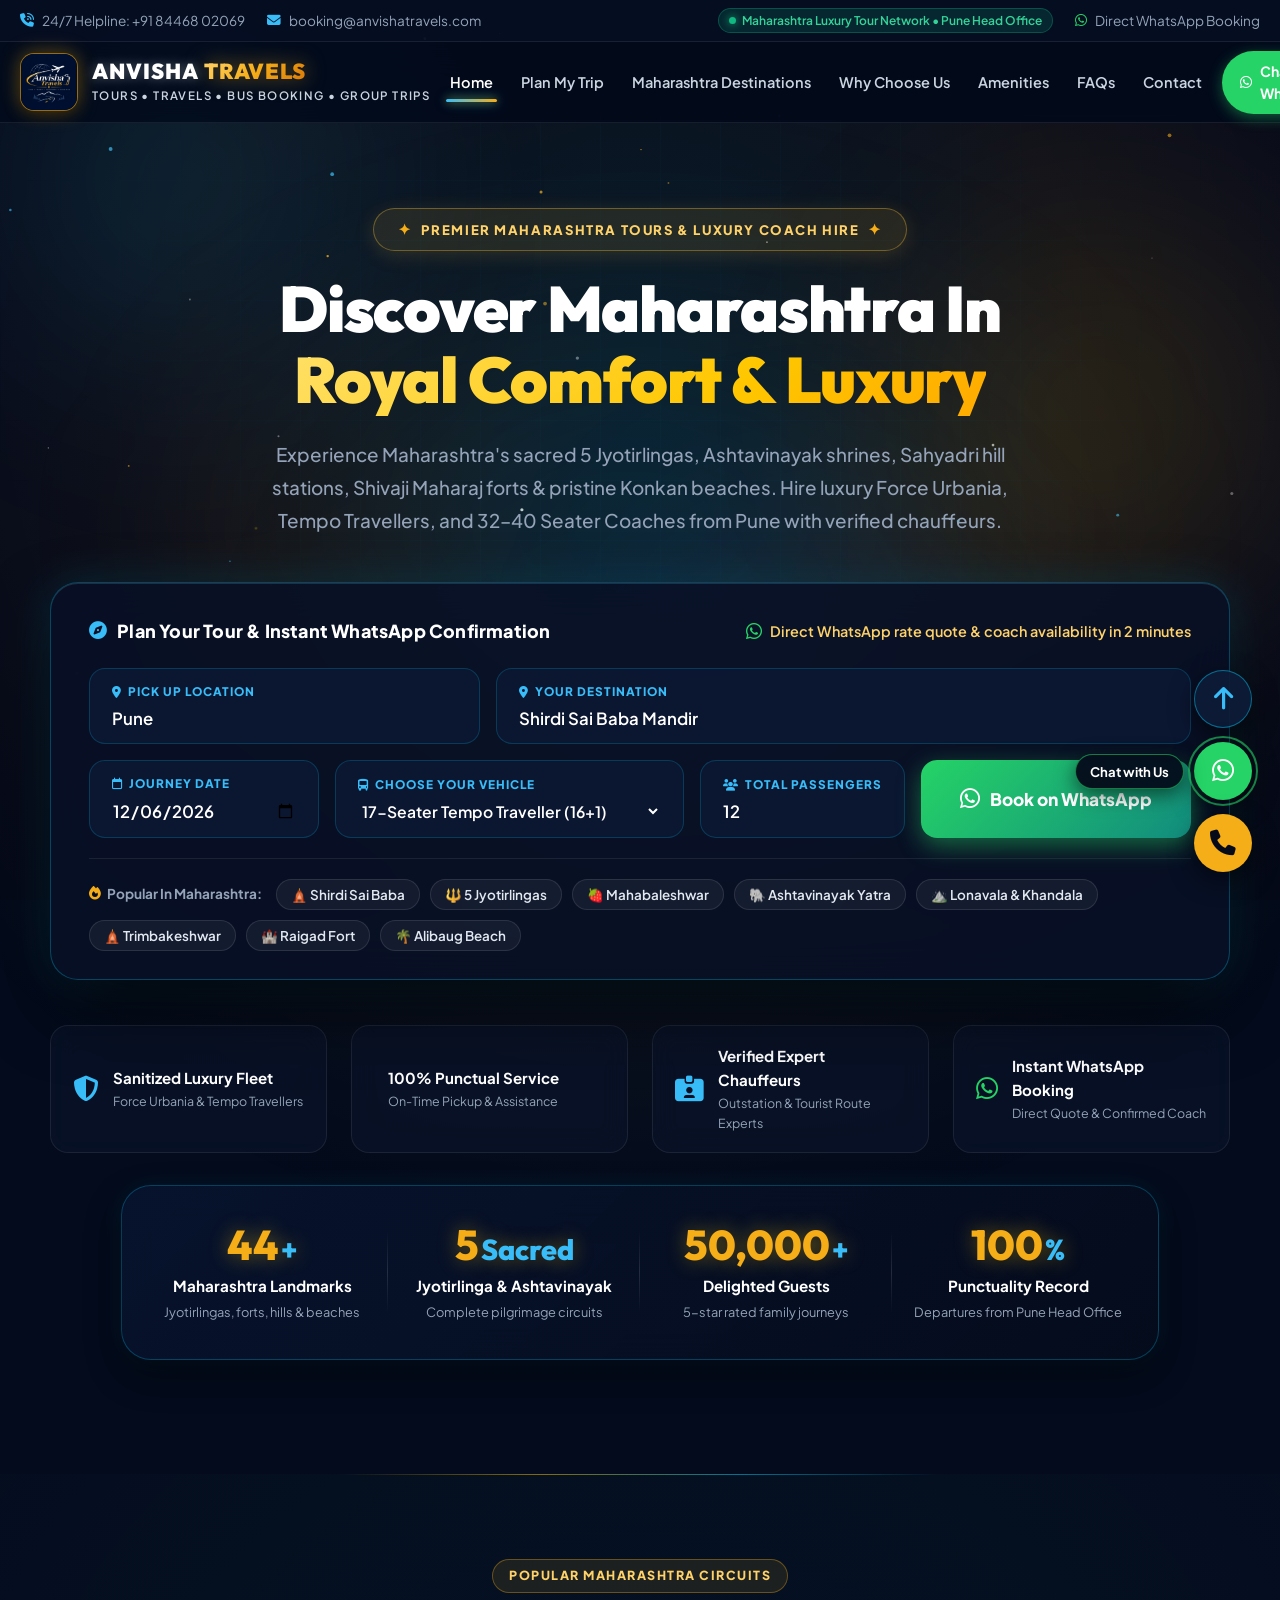
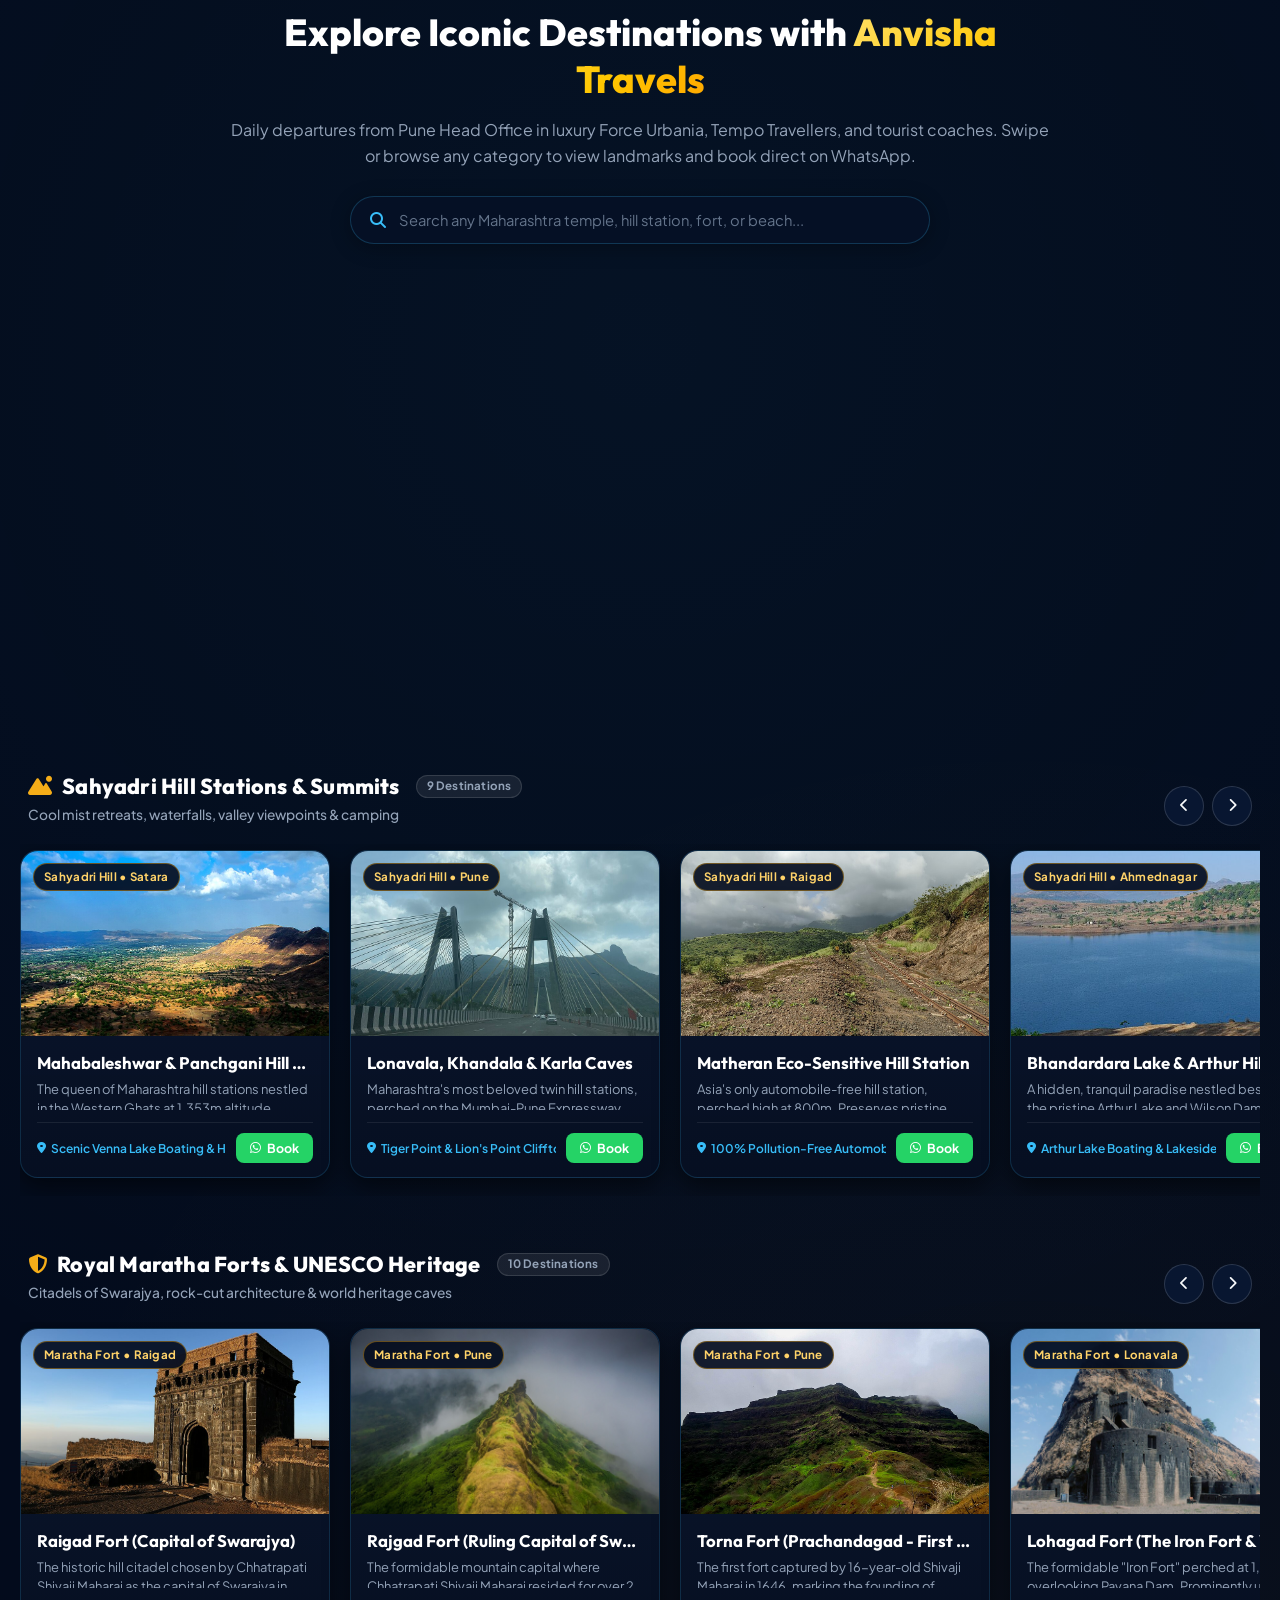
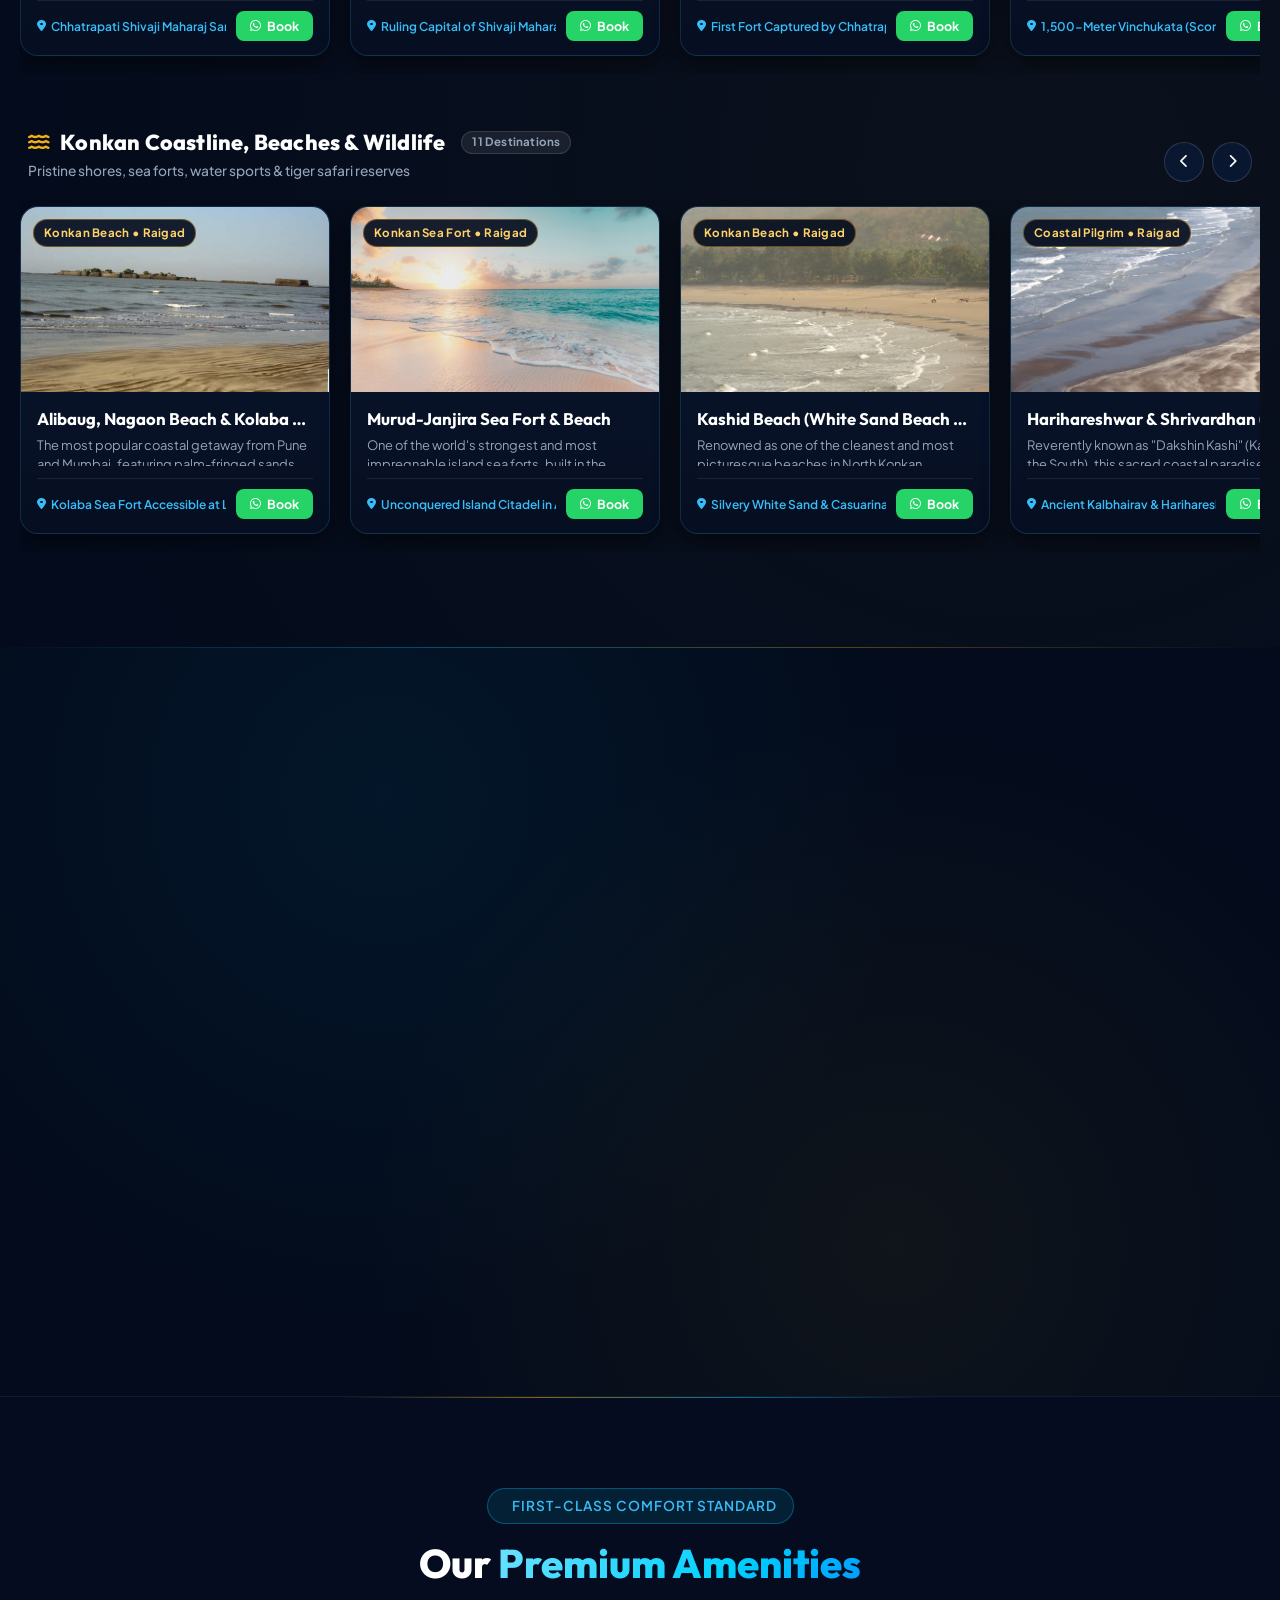
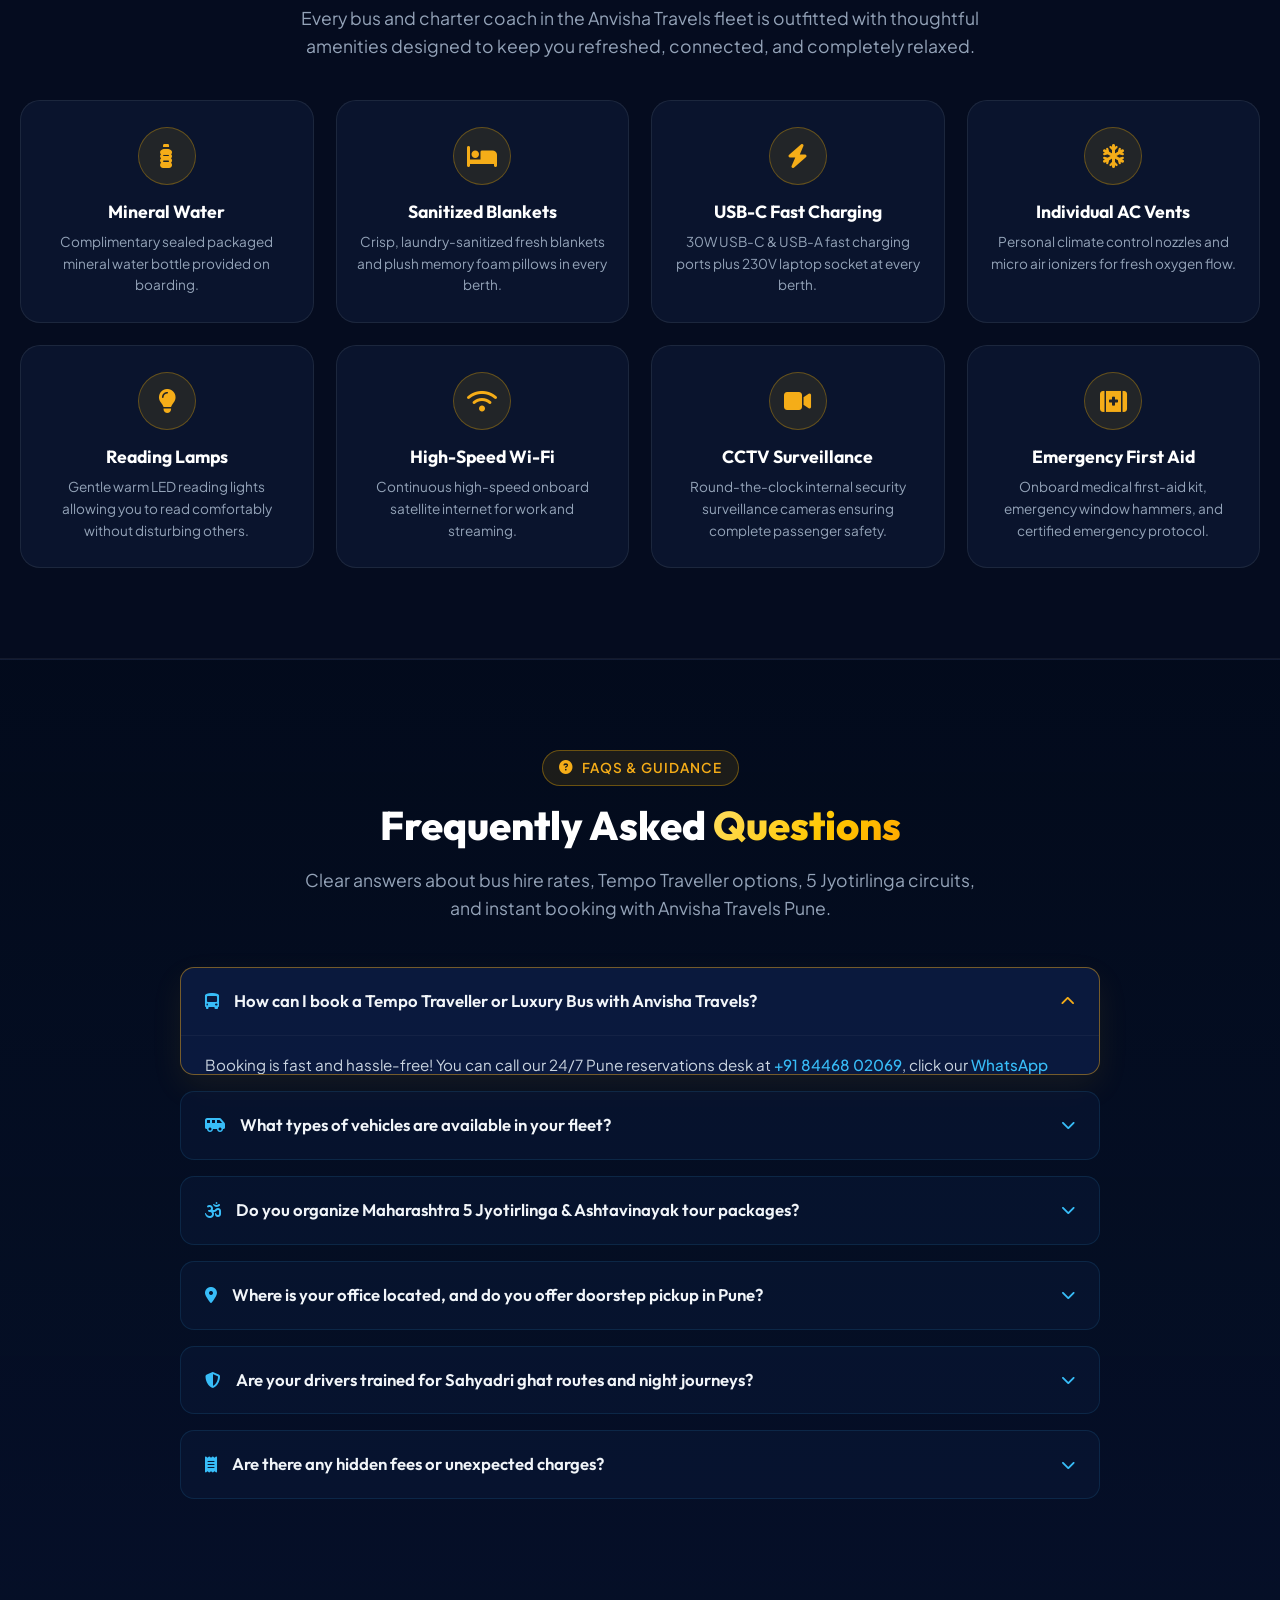
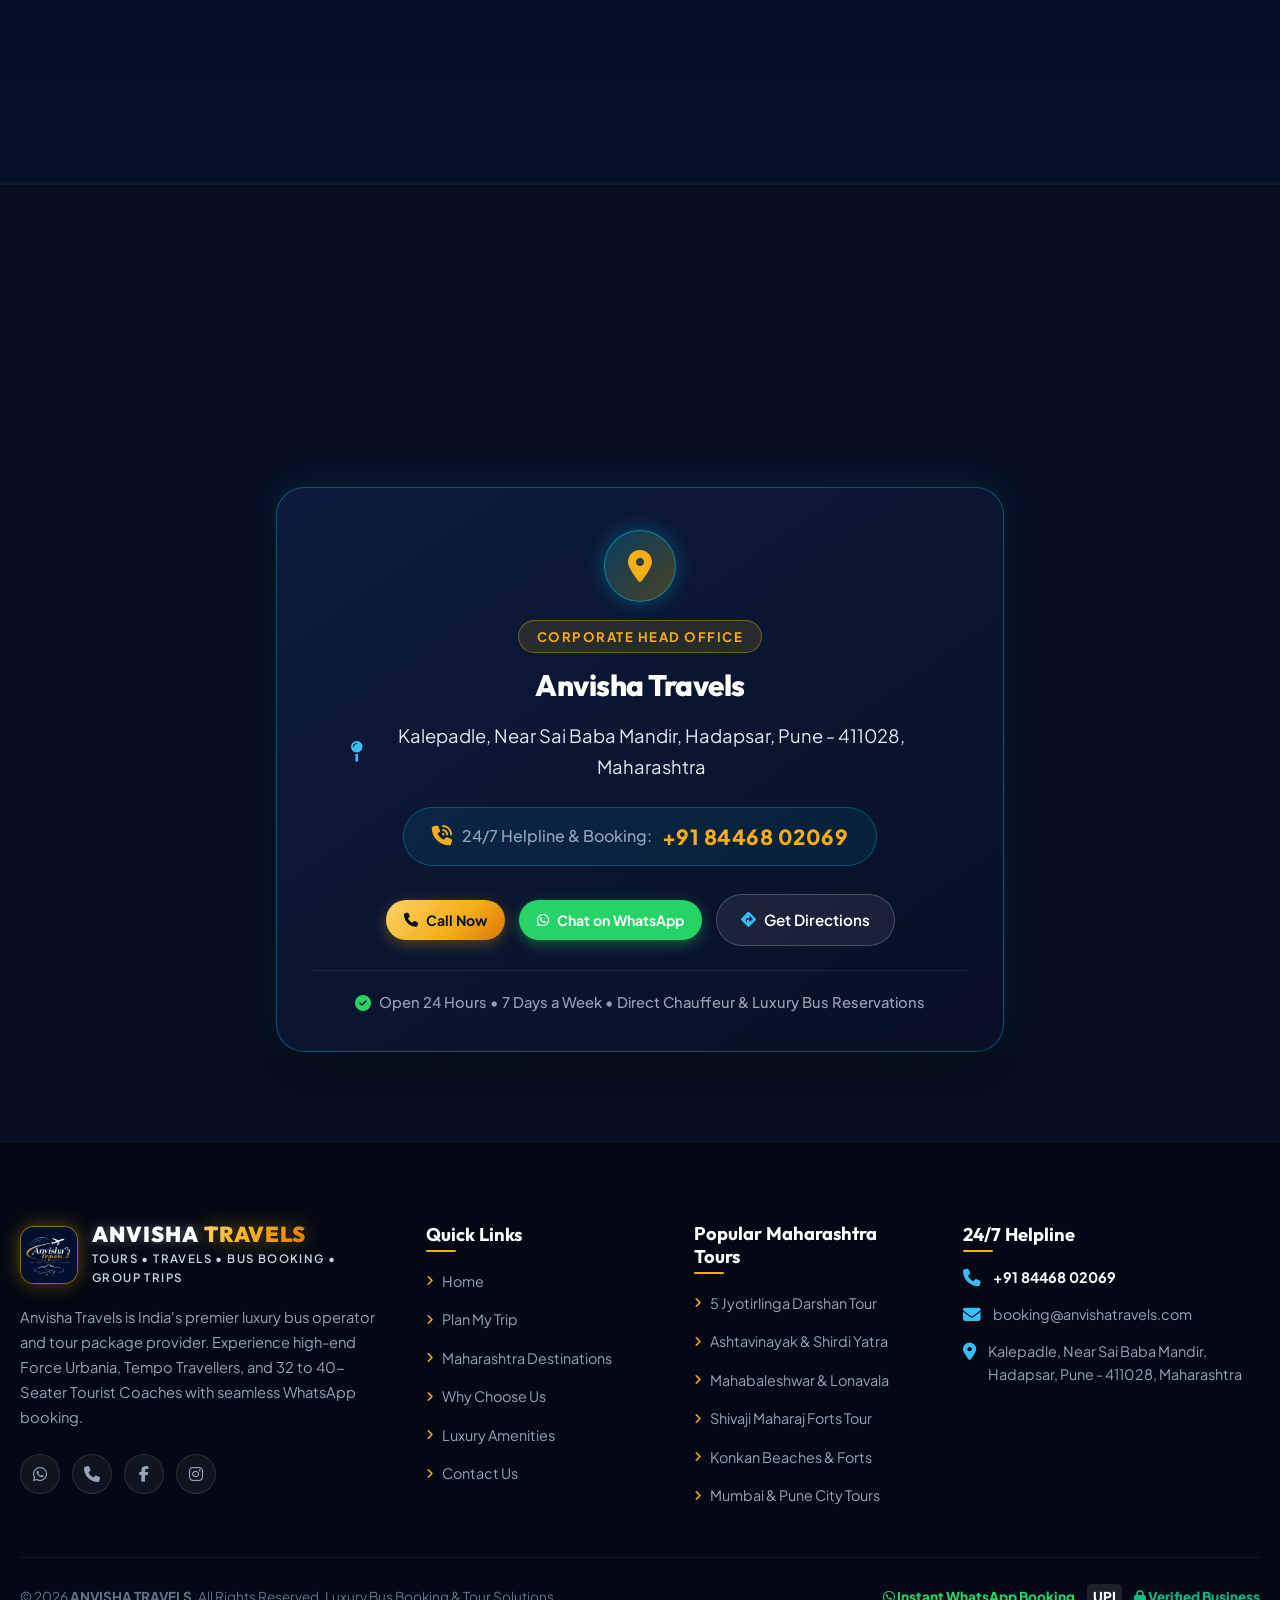
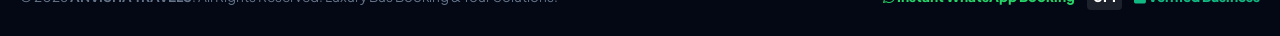
==== commit 8df4cb7c: "feat(seo): add sitemap.xml, robots.txt, google search console verification and rich snippet schema" ====
--- a/index.html
+++ b/index.html
@@ -4,24 +4,72 @@
 <head>
   <meta charset="UTF-8">
   <meta name="viewport" content="width=device-width, initial-scale=1.0">
-  <title>ANVISHA TRAVELS | Luxury Maharashtra Tour Packages, Tempo Traveller & Bus Hire Pune</title>
-
-  <!-- Meta Tags for SEO -->
+  <title>ANVISHA TRAVELS Pune | Luxury Bus Hire, Tempo Traveller & Maharashtra Tour Packages</title>
+
+  <!-- ==========================================================================
+       Google Search Console & Search Engine Verification
+       Replace the content token below with your verification string from Google Search Console:
+       https://search.google.com/search-console
+       ========================================================================== -->
+  <meta name="google-site-verification" content="google-site-verification-anvisha-travels-pune">
+  <meta name="msvalidate.01" content="msvalidate-anvisha-travels-pune">
+
+  <!-- Canonical URL -->
+  <link rel="canonical" href="https://www.anvishatravels.com/">
+
+  <!-- Search Engine Crawl & Indexing Directives -->
+  <meta name="robots" content="index, follow, max-snippet:-1, max-image-preview:large, max-video-preview:-1">
+  <meta name="googlebot" content="index, follow, max-snippet:-1, max-image-preview:large, max-video-preview:-1">
+  <meta name="bingbot" content="index, follow, max-snippet:-1, max-image-preview:large, max-video-preview:-1">
+
+  <!-- High-CTR Google Search Meta Description -->
   <meta name="description"
-    content="Book luxury Maharashtra tours, Force Urbania, Tempo Travellers, and tourist coaches with Anvisha Travels Pune. Instant WhatsApp booking for 5 Jyotirlingas, Ashtavinayak, Shirdi, Mahabaleshwar, Lonavala, Shivaji Maharaj Forts & Konkan beaches.">
+    content="Anvisha Travels Pune: Leading luxury Tempo Traveller hire (14 & 17 seater), Force Urbania & tourist bus rental. Best rates for 5 Jyotirlingas, Ashtavinayak, Shirdi, Mahabaleshwar, Lonavala & Konkan tours. 24/7 Booking Helpline: 8446802069.">
+
+  <!-- Exhaustive High-Intent Travel & Bus Rental Keywords -->
   <meta name="keywords"
-    content="Anvisha Travels, Tempo Traveller Pune, Force Urbania hire Pune, 5 Jyotirlinga Maharashtra tour, Ashtavinayak tour package, Shirdi Sai Baba bus, Mahabaleshwar tour, Lonavala tempo traveller, luxury buses Pune, Hadapsar travel agency">
-  <meta name="theme-color" content="#050b18">
-
-  <!-- Open Graph / Social Media -->
+    content="Anvisha Travels, Anvisha Travels Pune, tempo traveller on rent in pune, force urbania hire pune, 17 seater tempo traveller hadapsar, 13 seater urbania rental pune, 14 seater tempo traveller pune, 32 seater tourist bus pune, 40 seater luxury bus pune, bharatbenz coach rental pune, volvo sleeper bus pune, innova crysta rental pune, luxury bus booking pune, travel agency in hadapsar pune, bus rental kalepadle hadapsar, travels in pune near me, bus hire pune, 5 jyotirlinga tour package from pune, 5 jyotirlinga maharashtra bus booking, trimbakeshwar tour package from pune, bhimashankar jyotirlinga bus, grishneshwar ellora caves tempo traveller, parli vaijnath tour pune, aundha nagnath bus booking, ashtavinayak tour package from pune, ashtavinayak darshan tempo traveller, shirdi sai baba bus booking pune, pandharpur vitthal darshan bus, mahabaleshwar tour package tempo traveller, lonavala khandala bus hire pune, matheran tour bus, alibaug beach tour bus, konkan darshan luxury bus hire, tarkarli scuba tour bus, corporate bus rental pune, wedding bus hire pune, outstation cab service pune, pune to mumbai airport cab, pune to goa tempo traveller hire, maharashtra tourism travel agency pune">
+
+  <!-- Author, Publisher & Audience -->
+  <meta name="author" content="Anvisha Travels Pune">
+  <meta name="publisher" content="Anvisha Travels">
+  <meta name="application-name" content="Anvisha Travels">
+  <meta name="rating" content="general">
+  <meta name="revisit-after" content="2 days">
+  <meta name="coverage" content="Maharashtra, India">
+  <meta name="distribution" content="global">
+  <meta name="target" content="all">
+  <meta name="theme-color" content="#030b1c">
+
+  <!-- Local SEO & Pune Geo-Targeting Tags -->
+  <meta name="geo.region" content="IN-MH">
+  <meta name="geo.placename" content="Hadapsar, Pune, Maharashtra, India">
+  <meta name="geo.position" content="18.5018;73.9260">
+  <meta name="ICBM" content="18.5018, 73.9260">
+
+  <!-- Open Graph / Facebook / WhatsApp Rich Previews -->
   <meta property="og:type" content="website">
-  <meta property="og:title" content="ANVISHA TRAVELS | Luxury Roadways & Premier Tour Packages">
+  <meta property="og:locale" content="en_IN">
+  <meta property="og:site_name" content="Anvisha Travels">
+  <meta property="og:url" content="https://www.anvishatravels.com/">
+  <meta property="og:title" content="ANVISHA TRAVELS Pune | Luxury Bus Hire, Tempo Traveller & Maharashtra Tour Packages">
   <meta property="og:description"
-    content="Explore Maharashtra's most famous shrines, hill stations, forts & beaches with Anvisha Travels Pune. Instant WhatsApp booking for Tempo Travellers, Force Urbania, and luxury coaches.">
-  <meta property="og:image" content="assets/images/logo.png">
+    content="Book luxury Maharashtra tours, Force Urbania, Tempo Travellers, and tourist coaches with Anvisha Travels Pune. Instant WhatsApp booking for 5 Jyotirlingas, Ashtavinayak, Shirdi, Mahabaleshwar & Konkan. Call: 8446802069.">
+  <meta property="og:image" content="https://www.anvishatravels.com/assets/images/logo.png">
+  <meta property="og:image:width" content="1200">
+  <meta property="og:image:height" content="630">
+  <meta property="og:image:alt" content="Anvisha Travels Pune - Luxury Bus & Tempo Traveller Hire">
+
+  <!-- Twitter Card Data -->
+  <meta name="twitter:card" content="summary_large_image">
+  <meta name="twitter:title" content="ANVISHA TRAVELS Pune | Luxury Bus & Tempo Traveller Hire">
+  <meta name="twitter:description"
+    content="Premier Maharashtra tour packages, luxury Tempo Traveller hire, Force Urbania rental, and tourist coach services based in Pune. Call 24/7: 8446802069.">
+  <meta name="twitter:image" content="https://www.anvishatravels.com/assets/images/logo.png">
 
   <!-- Favicon -->
   <link rel="shortcut icon" href="assets/images/favicon.png" type="image/png">
+  <link rel="apple-touch-icon" href="assets/images/favicon.png">
 
   <!-- Google Fonts: Outfit (Headings) & Plus Jakarta Sans (UI & Body) -->
   <link rel="preconnect" href="https://fonts.googleapis.com">
@@ -36,25 +84,228 @@
   <!-- Custom Stylesheet -->
   <link rel="stylesheet" href="css/style.css?v=18.0">
 
-  <!-- Schema.org Structured Data -->
+  <!-- ==========================================================================
+       Schema.org Comprehensive JSON-LD Structured Data
+       - TravelAgency / LocalBusiness with 4.9 Star Rating & Pune Geo Coordinates
+       - WebSite with Sitelinks Searchbox
+       - FAQPage for Google Rich Snippets in SERP
+       - BreadcrumbList for Clean Google Breadcrumbs
+       ========================================================================== -->
   <script type="application/ld+json">
   {
     "@context": "https://schema.org",
-    "@type": "TravelAgency",
-    "name": "ANVISHA TRAVELS",
-    "description": "Premier Maharashtra tour packages, luxury Tempo Traveller hire, Force Urbania rental, and tourist coach services based in Pune, Maharashtra.",
-    "url": "https://www.anvishatravels.com",
-    "logo": "assets/images/logo.png",
-    "telephone": "+918446802069",
-    "address": {
-      "@type": "PostalAddress",
-      "streetAddress": "Kalepadle, Near Sai Baba Mandir, Hadapsar",
-      "addressLocality": "Pune",
-      "postalCode": "411028",
-      "addressRegion": "Maharashtra",
-      "addressCountry": "IN"
-    },
-    "currenciesAccepted": "INR"
+    "@graph": [
+      {
+        "@type": ["TravelAgency", "LocalBusiness"],
+        "@id": "https://www.anvishatravels.com/#organization",
+        "name": "ANVISHA TRAVELS",
+        "legalName": "Anvisha Travels Pune",
+        "alternateName": ["Anvisha Travels", "Anvisha Luxury Roadways", "Anvisha Bus & Tempo Traveller Hire Pune"],
+        "description": "Premier Maharashtra tour packages, luxury Tempo Traveller hire, Force Urbania rental, and tourist coach services based in Pune, Maharashtra.",
+        "url": "https://www.anvishatravels.com",
+        "logo": "https://www.anvishatravels.com/assets/images/logo.png",
+        "image": "https://www.anvishatravels.com/assets/images/logo.png",
+        "telephone": "+918446802069",
+        "email": "booking@anvishatravels.com",
+        "priceRange": "₹₹",
+        "currenciesAccepted": "INR",
+        "paymentAccepted": "Cash, UPI, Credit Card, Debit Card, Net Banking",
+        "openingHours": "Mo-Su 00:00-23:59",
+        "address": {
+          "@type": "PostalAddress",
+          "streetAddress": "Kalepadle, Near Sai Baba Mandir, Hadapsar",
+          "addressLocality": "Pune",
+          "addressRegion": "Maharashtra",
+          "postalCode": "411028",
+          "addressCountry": "IN"
+        },
+        "geo": {
+          "@type": "GeoCoordinates",
+          "latitude": 18.5018,
+          "longitude": 73.9260
+        },
+        "areaServed": [
+          {"@type": "City", "name": "Pune"},
+          {"@type": "City", "name": "Hadapsar"},
+          {"@type": "City", "name": "Pimpri-Chinchwad"},
+          {"@type": "City", "name": "Mumbai"},
+          {"@type": "State", "name": "Maharashtra"},
+          {"@type": "Country", "name": "India"}
+        ],
+        "aggregateRating": {
+          "@type": "AggregateRating",
+          "ratingValue": "4.9",
+          "reviewCount": "1480",
+          "bestRating": "5",
+          "worstRating": "1"
+        },
+        "hasOfferCatalog": {
+          "@type": "OfferCatalog",
+          "name": "Anvisha Travels Vehicle Rental & Tour Services",
+          "itemListElement": [
+            {
+              "@type": "Offer",
+              "itemOffered": {
+                "@type": "Service",
+                "name": "17-Seater Luxury Tempo Traveller Hire Pune",
+                "description": "Premium 17-seater Tempo Traveller with pushback seats, dual AC, music system, and experienced hill-driver for Maharashtra tours."
+              }
+            },
+            {
+              "@type": "Offer",
+              "itemOffered": {
+                "@type": "Service",
+                "name": "Force Urbania Luxury Van Rental Pune (13 & 17 Seater)",
+                "description": "Ultra-modern Force Urbania with aircraft-style panoramic windows, individual AC vents, and plush reclining captain seats."
+              }
+            },
+            {
+              "@type": "Offer",
+              "itemOffered": {
+                "@type": "Service",
+                "name": "32 & 40-Seater Tourist Bus Hire Pune",
+                "description": "Luxury air-conditioned buses and BharatBenz coaches for corporate events, family weddings, and large pilgrimage groups."
+              }
+            },
+            {
+              "@type": "Offer",
+              "itemOffered": {
+                "@type": "Service",
+                "name": "Maharashtra 5 Jyotirlinga Darshan Tour Package",
+                "description": "Complete holy circuit covering Trimbakeshwar, Bhimashankar, Grishneshwar, Parli Vaijnath, and Aundha Nagnath with doorstep pickup in Pune."
+              }
+            },
+            {
+              "@type": "Offer",
+              "itemOffered": {
+                "@type": "Service",
+                "name": "Ashtavinayak 8 Ganpati Yatra Package",
+                "description": "Sacred 2-day or 3-day Ashtavinayak temple tour from Pune with sanitized luxury tempo traveller and expert route planning."
+              }
+            },
+            {
+              "@type": "Offer",
+              "itemOffered": {
+                "@type": "Service",
+                "name": "Mahabaleshwar, Panchgani & Lonavala Hill Station Packages",
+                "description": "Scenic Sahyadri weekend getaway tours from Pune with comfortable AC vehicles and experienced ghat drivers."
+              }
+            }
+          ]
+        }
+      },
+      {
+        "@type": "WebSite",
+        "@id": "https://www.anvishatravels.com/#website",
+        "url": "https://www.anvishatravels.com",
+        "name": "Anvisha Travels",
+        "description": "Luxury Maharashtra Tour Packages, Tempo Traveller & Bus Hire Pune",
+        "publisher": {
+          "@id": "https://www.anvishatravels.com/#organization"
+        },
+        "potentialAction": {
+          "@type": "SearchAction",
+          "target": "https://www.anvishatravels.com/?s={search_term_string}",
+          "query-input": "required name=search_term_string"
+        }
+      },
+      {
+        "@type": "FAQPage",
+        "@id": "https://www.anvishatravels.com/#faq",
+        "mainEntity": [
+          {
+            "@type": "Question",
+            "name": "How can I book a Tempo Traveller or Luxury Bus with Anvisha Travels Pune?",
+            "acceptedAnswer": {
+              "@type": "Answer",
+              "text": "Booking is simple and instant! You can call our 24/7 hotline at +91 84468 02069, click the 'Book on WhatsApp' button to share your destination and travel dates, or fill out the online booking form on our homepage. You will receive an immediate guaranteed quote."
+            }
+          },
+          {
+            "@type": "Question",
+            "name": "Which vehicles are available for rent at Anvisha Travels?",
+            "acceptedAnswer": {
+              "@type": "Answer",
+              "text": "Our modern fleet includes Force Urbania (13 & 17 seater), Luxury Tempo Travellers (14 & 17 seater), 32-Seater Tourist Buses, 32-Seater BharatBenz Coaches, 35 & 40-Seater Deluxe Buses, Volvo 9600 Luxury Sleepers, and Toyota Innova Crysta."
+            }
+          },
+          {
+            "@type": "Question",
+            "name": "Do you offer Maharashtra 5 Jyotirlinga and Ashtavinayak tour packages from Pune?",
+            "acceptedAnswer": {
+              "@type": "Answer",
+              "text": "Yes, Anvisha Travels provides comprehensive Maharashtra pilgrimage tour packages including the sacred 5 Jyotirlingas (Trimbakeshwar, Bhimashankar, Grishneshwar, Parli Vaijnath, Aundha Nagnath), the Ashtavinayak 8 Ganpati circuit, Shirdi Sai Baba, Pandharpur, Tuljapur, and Kolhapur Mahalakshmi."
+            }
+          },
+          {
+            "@type": "Question",
+            "name": "Where is the head office of Anvisha Travels located?",
+            "acceptedAnswer": {
+              "@type": "Answer",
+              "text": "Our Corporate Head Office is located at Kalepadle, Near Sai Baba Mandir, Hadapsar, Pune - 411028, Maharashtra. We provide doorstep pickup across Pune, PCMC, Hadapsar, Kharadi, Viman Nagar, Hinjewadi, and Kothrud."
+            }
+          },
+          {
+            "@type": "Question",
+            "name": "Are your drivers trained for ghats and long-distance travel?",
+            "acceptedAnswer": {
+              "@type": "Answer",
+              "text": "Yes, 100% of our chauffeurs are police-verified, professionally licensed, and specifically experienced in Sahyadri ghat routes (Mahabaleshwar, Khandala, Bhimashankar, Amboli) as well as national highway journeys."
+            }
+          },
+          {
+            "@type": "Question",
+            "name": "Are tolls, parking, and driver charges transparent with zero hidden fees?",
+            "acceptedAnswer": {
+              "@type": "Answer",
+              "text": "Absolutely. Anvisha Travels maintains a strict transparent pricing policy. Every quote includes detailed line items for vehicle rental, driver allowance, fuel, and permit charges so you have zero unexpected expenses."
+            }
+          }
+        ]
+      },
+      {
+        "@type": "BreadcrumbList",
+        "@id": "https://www.anvishatravels.com/#breadcrumbs",
+        "itemListElement": [
+          {
+            "@type": "ListItem",
+            "position": 1,
+            "name": "Home",
+            "item": "https://www.anvishatravels.com/"
+          },
+          {
+            "@type": "ListItem",
+            "position": 2,
+            "name": "Maharashtra Destinations",
+            "item": "https://www.anvishatravels.com/#destinationsSection"
+          },
+          {
+            "@type": "ListItem",
+            "position": 3,
+            "name": "Why Choose Us",
+            "item": "https://www.anvishatravels.com/#whyChooseSection"
+          },
+          {
+            "@type": "ListItem",
+            "position": 4,
+            "name": "Luxury Amenities",
+            "item": "https://www.anvishatravels.com/#amenitiesSection"
+          },
+          {
+            "@type": "ListItem",
+            "position": 5,
+            "name": "Frequently Asked Questions",
+            "item": "https://www.anvishatravels.com/#faqSection"
+          },
+          {
+            "@type": "ListItem",
+            "position": 6,
+            "name": "Contact Head Office",
+            "item": "https://www.anvishatravels.com/#contactSection"
+          }
+        ]
+      }
+    ]
   }
   </script>
 </head>
@@ -127,6 +378,7 @@
         <a href="#destinationsSection" class="nav-link">Maharashtra Destinations</a>
         <a href="#whyChooseSection" class="nav-link">Why Choose Us</a>
         <a href="#amenitiesSection" class="nav-link">Amenities</a>
+        <a href="#faqSection" class="nav-link">FAQs</a>
         <a href="#contactSection" class="nav-link">Contact</a>
         <div class="nav-active-line" id="navActiveLine"></div>
       </nav>
@@ -1519,6 +1771,128 @@
   </section>
 
   <!-- ==========================================================================
+       Frequently Asked Questions (FAQ) Section - Google Rich Snippet Optimized
+       ========================================================================== -->
+  <section class="faq-section" id="faqSection">
+    <div class="container">
+      <div class="text-center reveal-on-scroll">
+        <div class="section-tag gold-tag"><i class="fa-solid fa-circle-question"></i> FAQs & Guidance</div>
+        <h2 class="section-title">Frequently Asked <span class="gradient-text-gold">Questions</span></h2>
+        <p class="section-subtitle mx-auto">
+          Clear answers about bus hire rates, Tempo Traveller options, 5 Jyotirlinga circuits, and instant booking with Anvisha Travels Pune.
+        </p>
+      </div>
+
+      <div class="faq-accordion-container reveal-on-scroll">
+        <!-- FAQ 1 -->
+        <details class="faq-item" open>
+          <summary class="faq-question">
+            <span><i class="fa-solid fa-bus-simple faq-icon-inline"></i> How can I book a Tempo Traveller or Luxury Bus with Anvisha Travels?</span>
+            <i class="fa-solid fa-chevron-down faq-chevron"></i>
+          </summary>
+          <div class="faq-answer">
+            <p>
+              Booking is fast and hassle-free! You can call our 24/7 Pune reservations desk at <a href="tel:+918446802069" class="faq-link">+91 84468 02069</a>, click our <a href="https://wa.me/918446802069" target="_blank" class="faq-link">WhatsApp button</a> to chat directly, or submit your details in the "Plan My Trip" form above. We provide instant vehicle availability and transparent fixed quotes within 5 minutes.
+            </p>
+          </div>
+        </details>
+
+        <!-- FAQ 2 -->
+        <details class="faq-item">
+          <summary class="faq-question">
+            <span><i class="fa-solid fa-van-shuttle faq-icon-inline"></i> What types of vehicles are available in your fleet?</span>
+            <i class="fa-solid fa-chevron-down faq-chevron"></i>
+          </summary>
+          <div class="faq-answer">
+            <p>
+              We operate Maharashtra's premier modern fleet, including:
+            </p>
+            <ul class="faq-list">
+              <li><strong>Force Urbania Luxury Vans:</strong> 13-Seater and 17-Seater ultra-luxury configurations with aircraft styling.</li>
+              <li><strong>Luxury Tempo Travellers:</strong> 14-Seater and 17-Seater 2x1 pushback seats with dual AC and luggage carriers.</li>
+              <li><strong>Tourist Coaches & Deluxe Buses:</strong> 32-Seater, 35-Seater, and 40-Seater air-conditioned coaches.</li>
+              <li><strong>Premium Fleet:</strong> BharatBenz luxury coaches, Volvo 9600 sleepers, and Toyota Innova Crysta for VIP transfers.</li>
+            </ul>
+          </div>
+        </details>
+
+        <!-- FAQ 3 -->
+        <details class="faq-item">
+          <summary class="faq-question">
+            <span><i class="fa-solid fa-om faq-icon-inline"></i> Do you organize Maharashtra 5 Jyotirlinga & Ashtavinayak tour packages?</span>
+            <i class="fa-solid fa-chevron-down faq-chevron"></i>
+          </summary>
+          <div class="faq-answer">
+            <p>
+              Yes! Anvisha Travels is Pune's leading specialist for Maharashtra pilgrimage circuits:
+            </p>
+            <ul class="faq-list">
+              <li><strong>5 Jyotirlinga Darshan:</strong> Trimbakeshwar (Nashik), Bhimashankar (Pune), Grishneshwar (Sambhajinagar), Parli Vaijnath (Beed), and Aundha Nagnath (Hingoli).</li>
+              <li><strong>Ashtavinayak Circuit:</strong> Complete 8 sacred Ganpati temples in 2-day or 3-day customized itineraries.</li>
+              <li><strong>Other Popular Shrines:</strong> Shirdi Sai Baba, Pandharpur Vitthal Mandir, Kolhapur Mahalakshmi, Tuljapur Bhavani, and Akkalkot Swami Samarth.</li>
+            </ul>
+          </div>
+        </details>
+
+        <!-- FAQ 4 -->
+        <details class="faq-item">
+          <summary class="faq-question">
+            <span><i class="fa-solid fa-location-dot faq-icon-inline"></i> Where is your office located, and do you offer doorstep pickup in Pune?</span>
+            <i class="fa-solid fa-chevron-down faq-chevron"></i>
+          </summary>
+          <div class="faq-answer">
+            <p>
+              Our Corporate Head Office is located at <strong>Kalepadle, Near Sai Baba Mandir, Hadapsar, Pune - 411028</strong>. We provide on-time doorstep pickup from all areas of Pune and PCMC, including Hadapsar, Magarpatta, Kharadi, Viman Nagar, Kothrud, Hinjewadi, Wakad, Baner, and Pune Station.
+            </p>
+          </div>
+        </details>
+
+        <!-- FAQ 5 -->
+        <details class="faq-item">
+          <summary class="faq-question">
+            <span><i class="fa-solid fa-shield-halved faq-icon-inline"></i> Are your drivers trained for Sahyadri ghat routes and night journeys?</span>
+            <i class="fa-solid fa-chevron-down faq-chevron"></i>
+          </summary>
+          <div class="faq-answer">
+            <p>
+              Yes. All Anvisha Travels chauffeurs are police-verified, background-checked, and hold commercial heavy passenger vehicle licenses. They have 8+ years of dedicated mountain-driving experience on tough Sahyadri ghat roads (Mahabaleshwar, Khandala, Malshej, Amboli) and follow defensive driving standards.
+            </p>
+          </div>
+        </details>
+
+        <!-- FAQ 6 -->
+        <details class="faq-item">
+          <summary class="faq-question">
+            <span><i class="fa-solid fa-receipt faq-icon-inline"></i> Are there any hidden fees or unexpected charges?</span>
+            <i class="fa-solid fa-chevron-down faq-chevron"></i>
+          </summary>
+          <div class="faq-answer">
+            <p>
+              Never. We believe in 100% transparent pricing. Your written quote clearly itemizes vehicle rental, driver allowance (bata), fuel, and toll/parking terms. There are never any surprises or hidden surcharges at the end of your trip.
+            </p>
+          </div>
+        </details>
+      </div>
+
+      <!-- FAQ CTA Footer -->
+      <div class="faq-cta-box reveal-on-scroll">
+        <div class="faq-cta-text">
+          <h4>Have a custom tour requirement or need an outstation package quote?</h4>
+          <p>Our senior travel desk manager is ready to assist you 24 hours a day.</p>
+        </div>
+        <div class="faq-cta-buttons">
+          <a href="https://wa.me/918446802069?text=Hi%20Anvisha%20Travels,%20I%20have%20a%20question%20about%20booking%20a%20tour%20package." target="_blank" class="btn btn-whatsapp">
+            <i class="fa-brands fa-whatsapp"></i> Ask on WhatsApp
+          </a>
+          <a href="tel:+918446802069" class="btn btn-primary">
+            <i class="fa-solid fa-phone"></i> Call 84468 02069
+          </a>
+        </div>
+      </div>
+    </div>
+  </section>
+
+  <!-- ==========================================================================
        Contact & Branch Office Section
        ========================================================================== -->
   <section class="routes-section" id="contactSection" style="background: rgba(8, 16, 36, 0.95);">
--- a/css/style.css
+++ b/css/style.css
@@ -5574,3 +5574,194 @@
     font-size: 0.78rem;
   }
 }
+
+/* ==========================================================================
+   FAQ Section Styles - Google Rich Snippet & Accordion UX
+   ========================================================================== */
+.faq-section {
+  padding: 90px 0 100px;
+  position: relative;
+  background: linear-gradient(180deg, rgba(3, 11, 28, 0.85) 0%, rgba(6, 17, 43, 0.95) 100%);
+  border-top: 1px solid rgba(255, 255, 255, 0.05);
+  border-bottom: 1px solid rgba(255, 255, 255, 0.05);
+}
+
+.faq-accordion-container {
+  max-width: 920px;
+  margin: 45px auto 0;
+  display: flex;
+  flex-direction: column;
+  gap: 16px;
+}
+
+.faq-item {
+  background: rgba(10, 24, 56, 0.55);
+  border: 1px solid rgba(56, 189, 248, 0.12);
+  border-radius: 14px;
+  overflow: hidden;
+  transition: all 0.28s cubic-bezier(0.16, 1, 0.3, 1);
+  backdrop-filter: blur(12px);
+  -webkit-backdrop-filter: blur(12px);
+}
+
+.faq-item:hover {
+  border-color: rgba(245, 173, 24, 0.35);
+  background: rgba(12, 29, 68, 0.75);
+  box-shadow: 0 8px 28px rgba(0, 0, 0, 0.35);
+  transform: translateY(-1px);
+}
+
+.faq-item[open] {
+  border-color: rgba(245, 173, 24, 0.45);
+  background: rgba(12, 29, 68, 0.85);
+  box-shadow: 0 12px 32px rgba(245, 173, 24, 0.08);
+}
+
+.faq-question {
+  display: flex;
+  align-items: center;
+  justify-content: space-between;
+  padding: 20px 24px;
+  cursor: pointer;
+  list-style: none;
+  font-family: 'Outfit', sans-serif;
+  font-size: 1.05rem;
+  font-weight: 600;
+  color: #f1f5f9;
+  user-select: none;
+  transition: color 0.2s ease;
+}
+
+.faq-question::-webkit-details-marker {
+  display: none;
+}
+
+.faq-icon-inline {
+  color: #f5ad18;
+  margin-right: 12px;
+  font-size: 1rem;
+}
+
+.faq-chevron {
+  color: #94a3b8;
+  font-size: 0.9rem;
+  transition: transform 0.3s cubic-bezier(0.16, 1, 0.3, 1), color 0.2s ease;
+  margin-left: 16px;
+  flex-shrink: 0;
+}
+
+.faq-item[open] .faq-chevron {
+  transform: rotate(180deg);
+  color: #f5ad18;
+}
+
+.faq-answer {
+  padding: 0 24px 22px 24px;
+  color: #cbd5e1;
+  font-size: 0.95rem;
+  line-height: 1.7;
+  border-top: 1px solid rgba(255, 255, 255, 0.04);
+  padding-top: 16px;
+  animation: faqFadeSlideIn 0.25s ease-out;
+}
+
+@keyframes faqFadeSlideIn {
+  from {
+    opacity: 0;
+    transform: translateY(-6px);
+  }
+  to {
+    opacity: 1;
+    transform: translateY(0);
+  }
+}
+
+.faq-link {
+  color: #38bdf8;
+  text-decoration: underline;
+  text-underline-offset: 3px;
+  font-weight: 500;
+  transition: color 0.2s;
+}
+
+.faq-link:hover {
+  color: #f5ad18;
+}
+
+.faq-list {
+  margin: 10px 0 0 16px;
+  padding: 0;
+  list-style-type: disc;
+}
+
+.faq-list li {
+  margin-bottom: 8px;
+  color: #cbd5e1;
+}
+
+.faq-list li strong {
+  color: #f8fafc;
+}
+
+.faq-cta-box {
+  max-width: 920px;
+  margin: 50px auto 0;
+  background: linear-gradient(135deg, rgba(16, 37, 85, 0.75) 0%, rgba(9, 21, 51, 0.85) 100%);
+  border: 1px solid rgba(245, 173, 24, 0.25);
+  border-radius: 18px;
+  padding: 28px 36px;
+  display: flex;
+  align-items: center;
+  justify-content: space-between;
+  gap: 24px;
+  box-shadow: 0 16px 40px rgba(0, 0, 0, 0.4);
+}
+
+.faq-cta-text h4 {
+  font-family: 'Outfit', sans-serif;
+  font-size: 1.15rem;
+  font-weight: 700;
+  color: #ffffff;
+  margin-bottom: 6px;
+}
+
+.faq-cta-text p {
+  color: #94a3b8;
+  font-size: 0.9rem;
+  margin: 0;
+}
+
+.faq-cta-buttons {
+  display: flex;
+  gap: 12px;
+  flex-shrink: 0;
+}
+
+@media (max-width: 768px) {
+  .faq-section {
+    padding: 60px 0 70px;
+  }
+  .faq-question {
+    font-size: 0.95rem;
+    padding: 16px 18px;
+  }
+  .faq-answer {
+    padding: 0 18px 18px 18px;
+    font-size: 0.88rem;
+  }
+  .faq-cta-box {
+    flex-direction: column;
+    text-align: center;
+    padding: 24px 20px;
+    margin-top: 35px;
+  }
+  .faq-cta-buttons {
+    width: 100%;
+    flex-direction: column;
+  }
+  .faq-cta-buttons .btn {
+    width: 100%;
+    justify-content: center;
+  }
+}
+
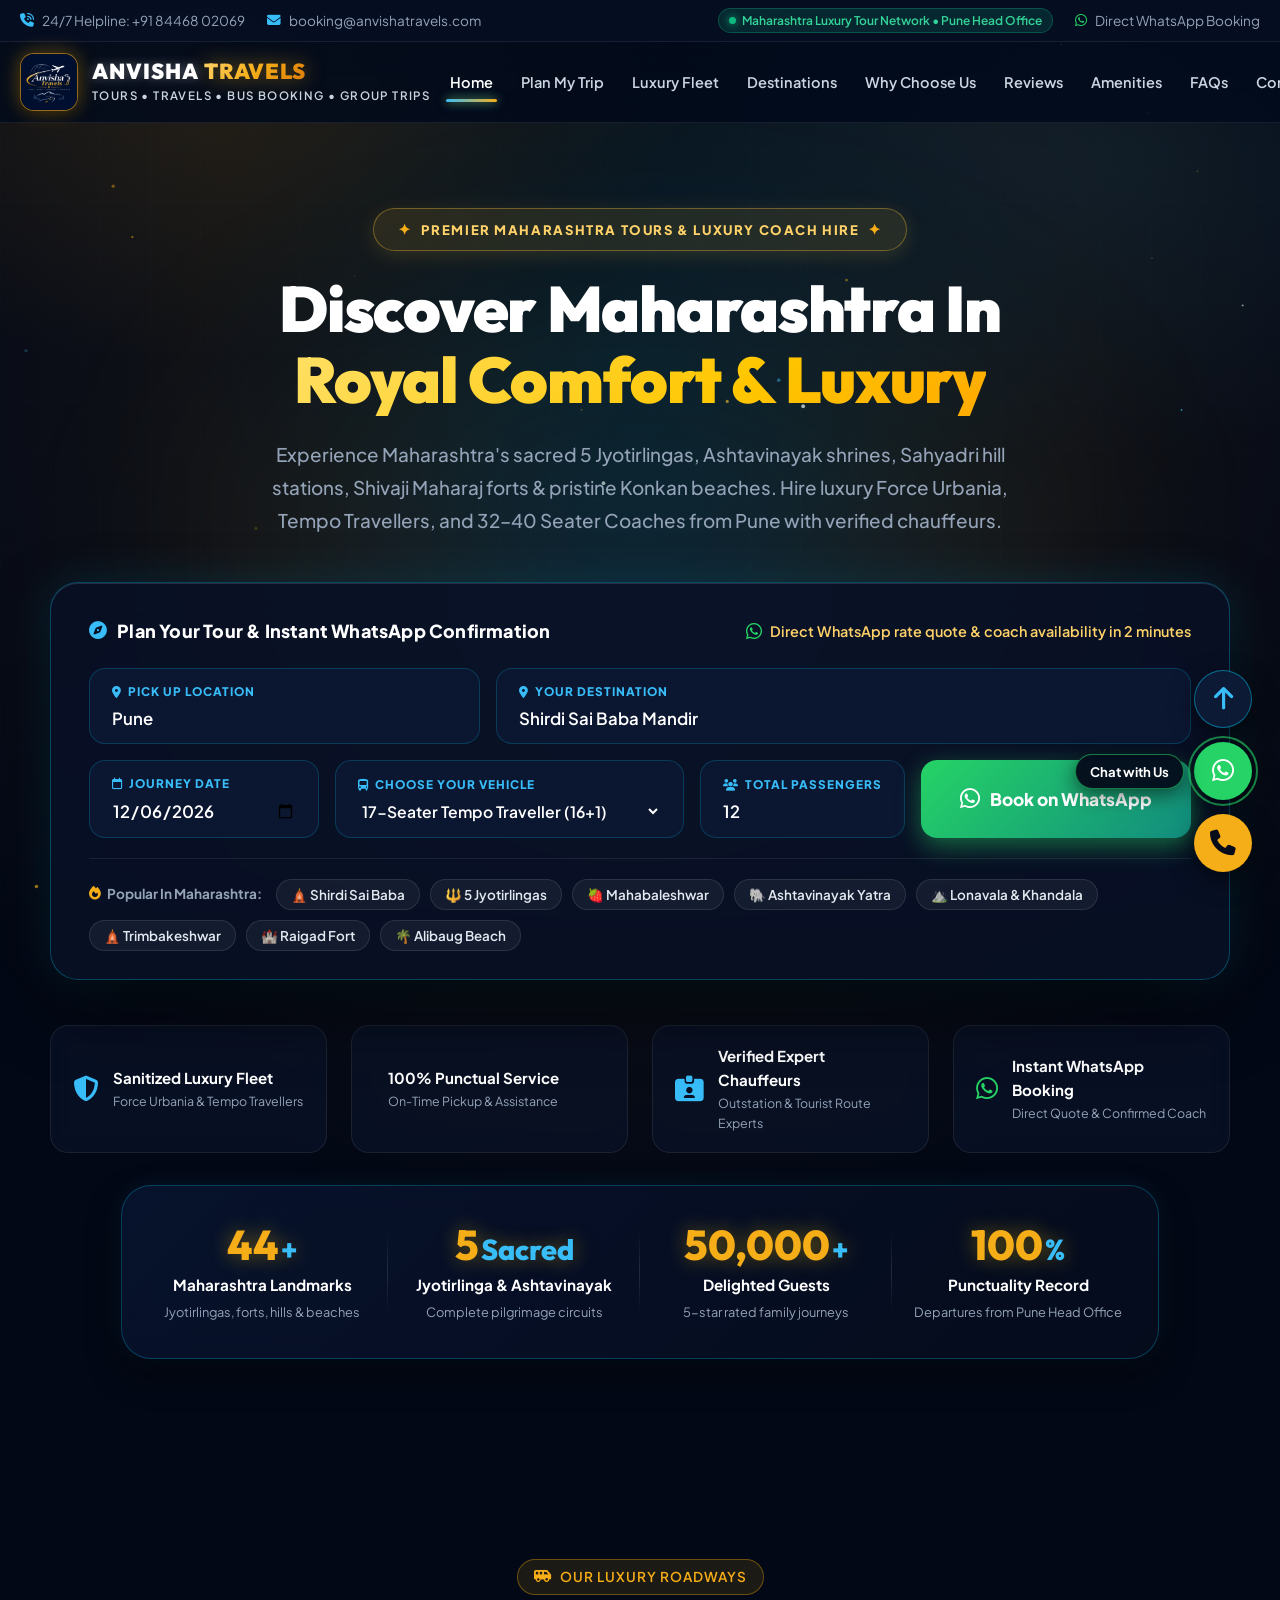
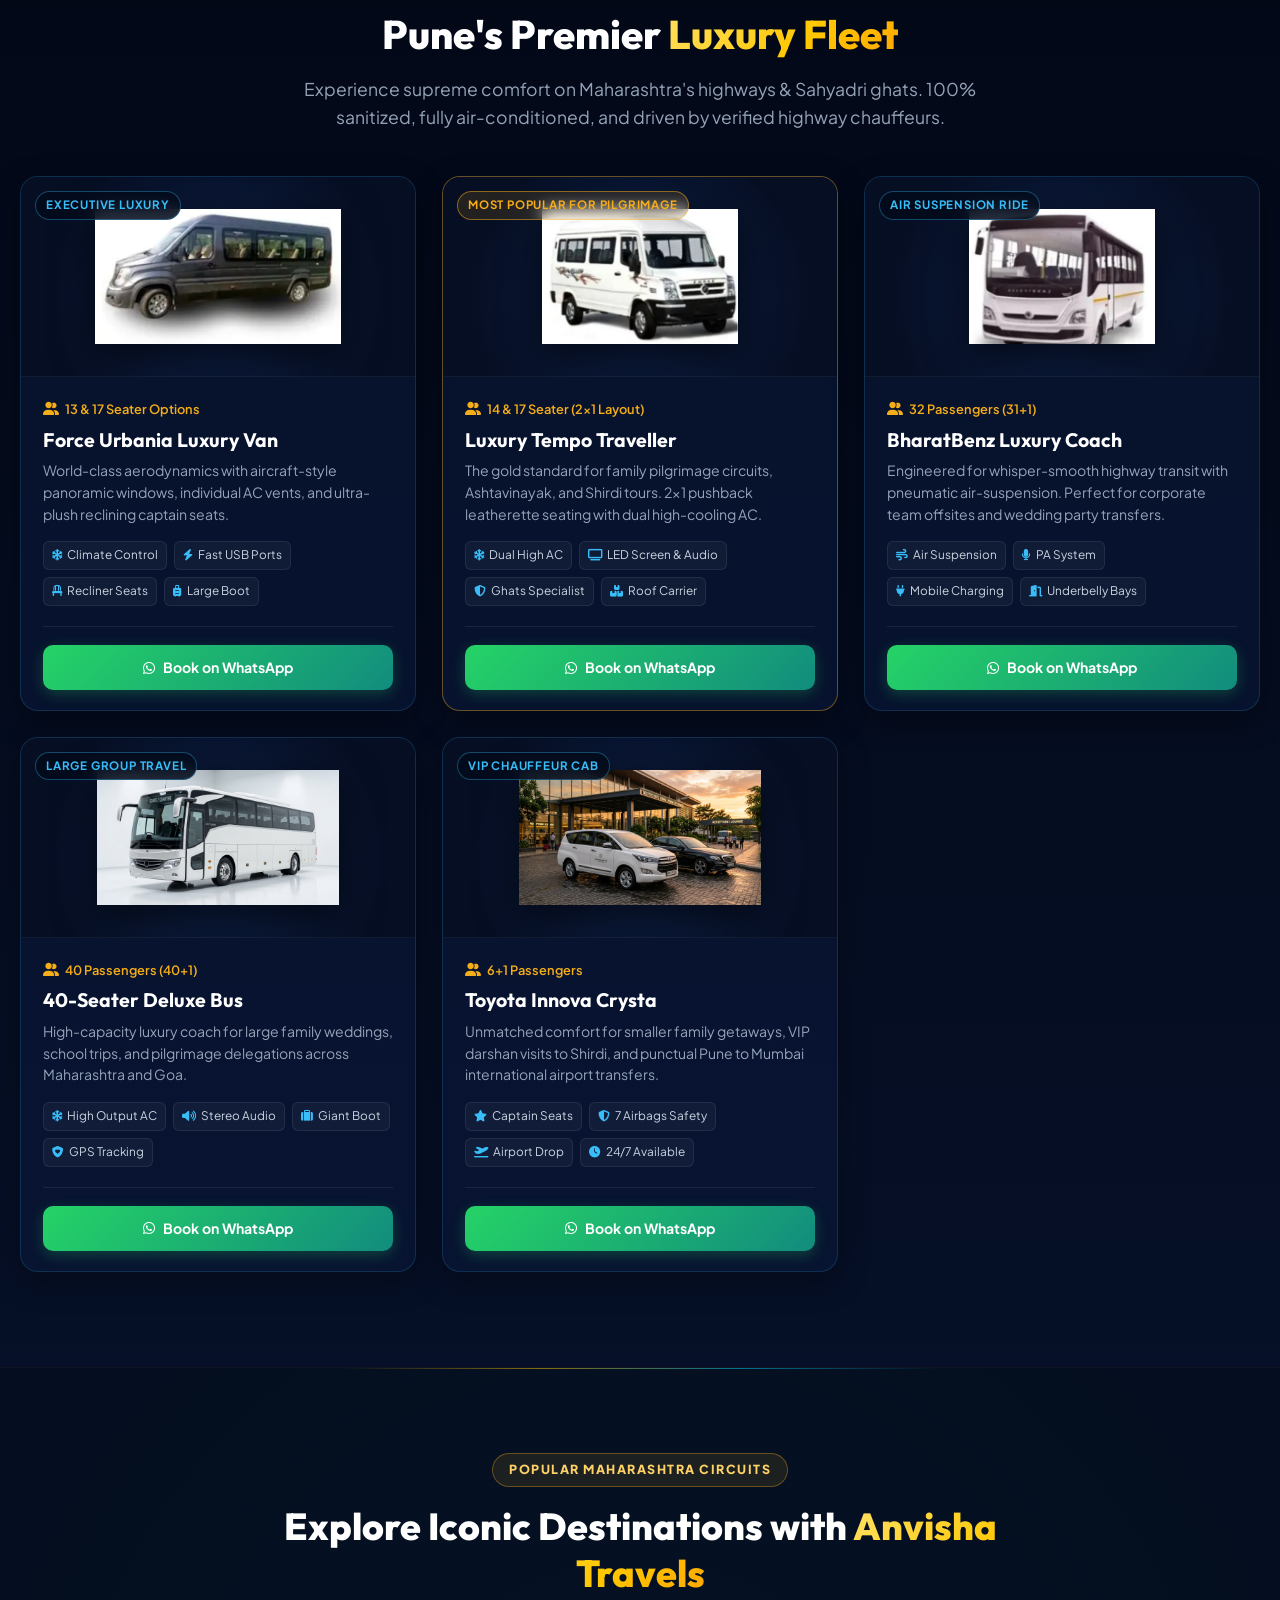
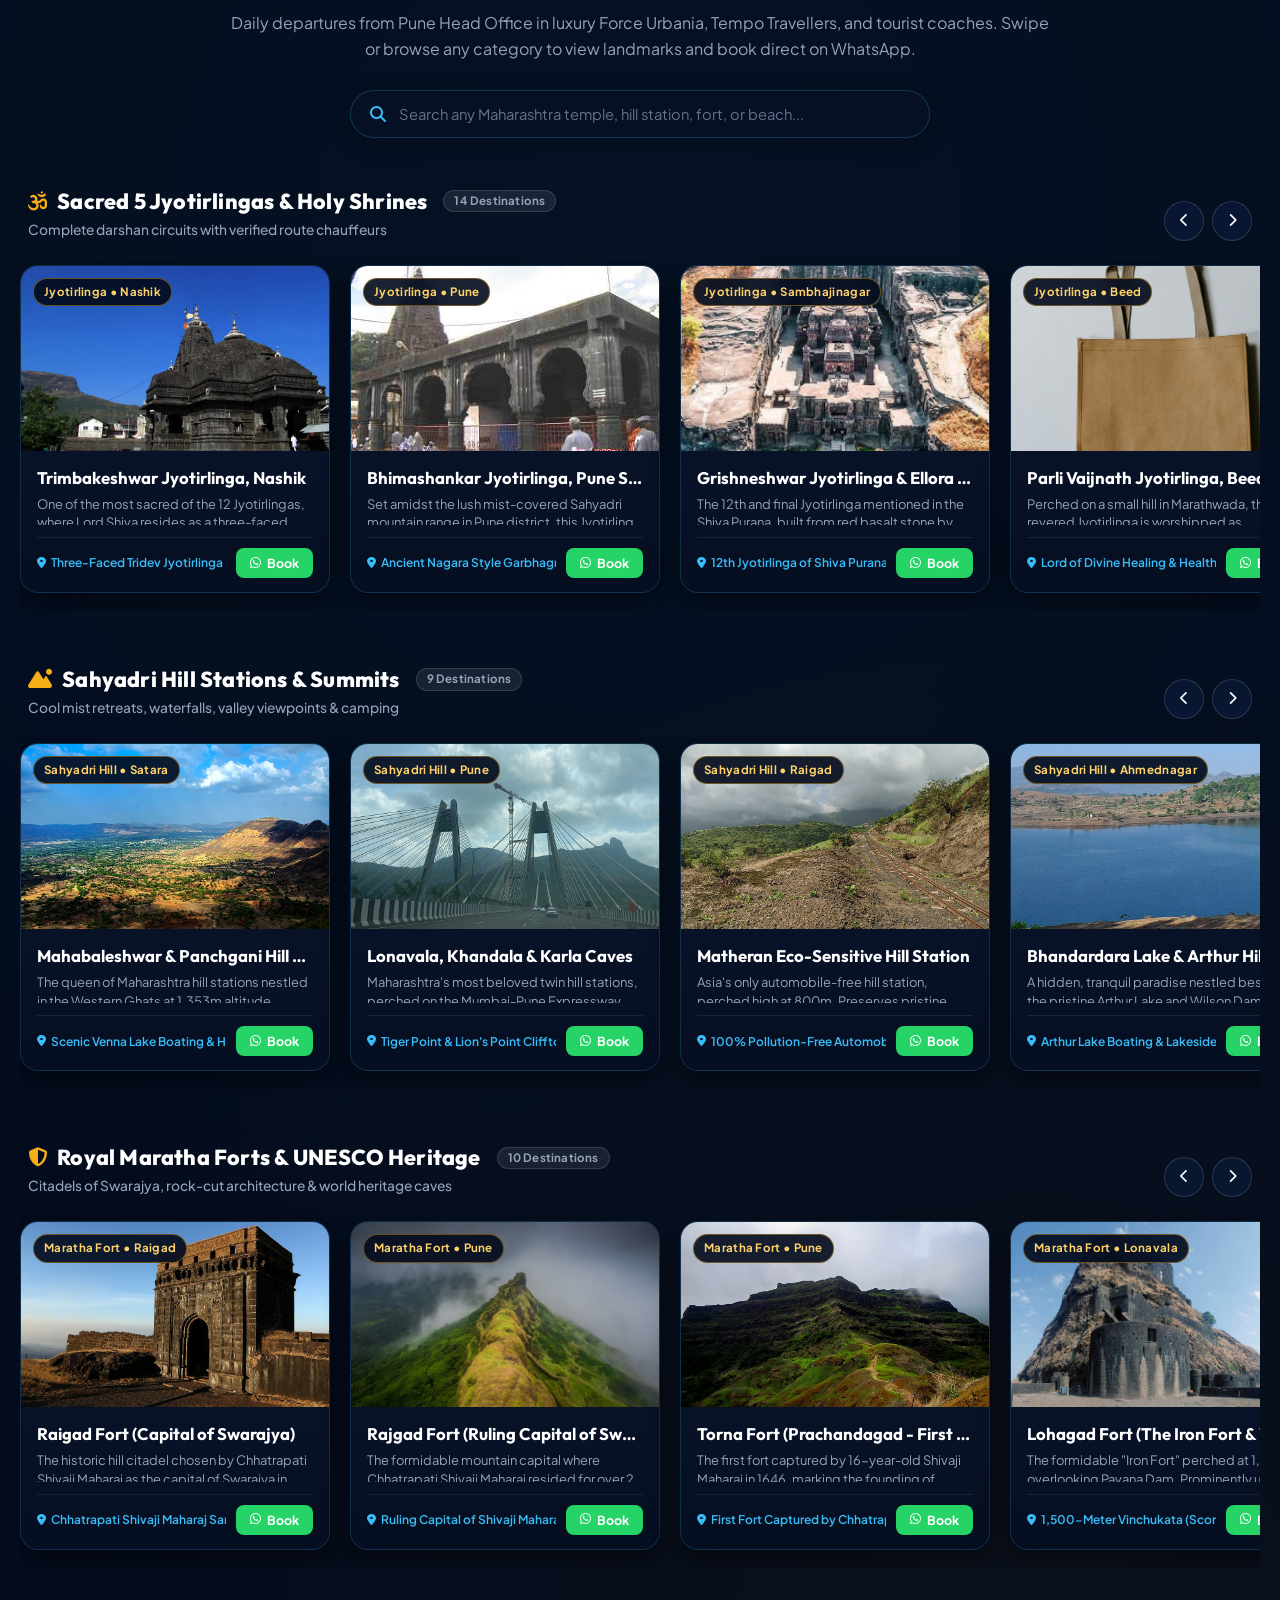
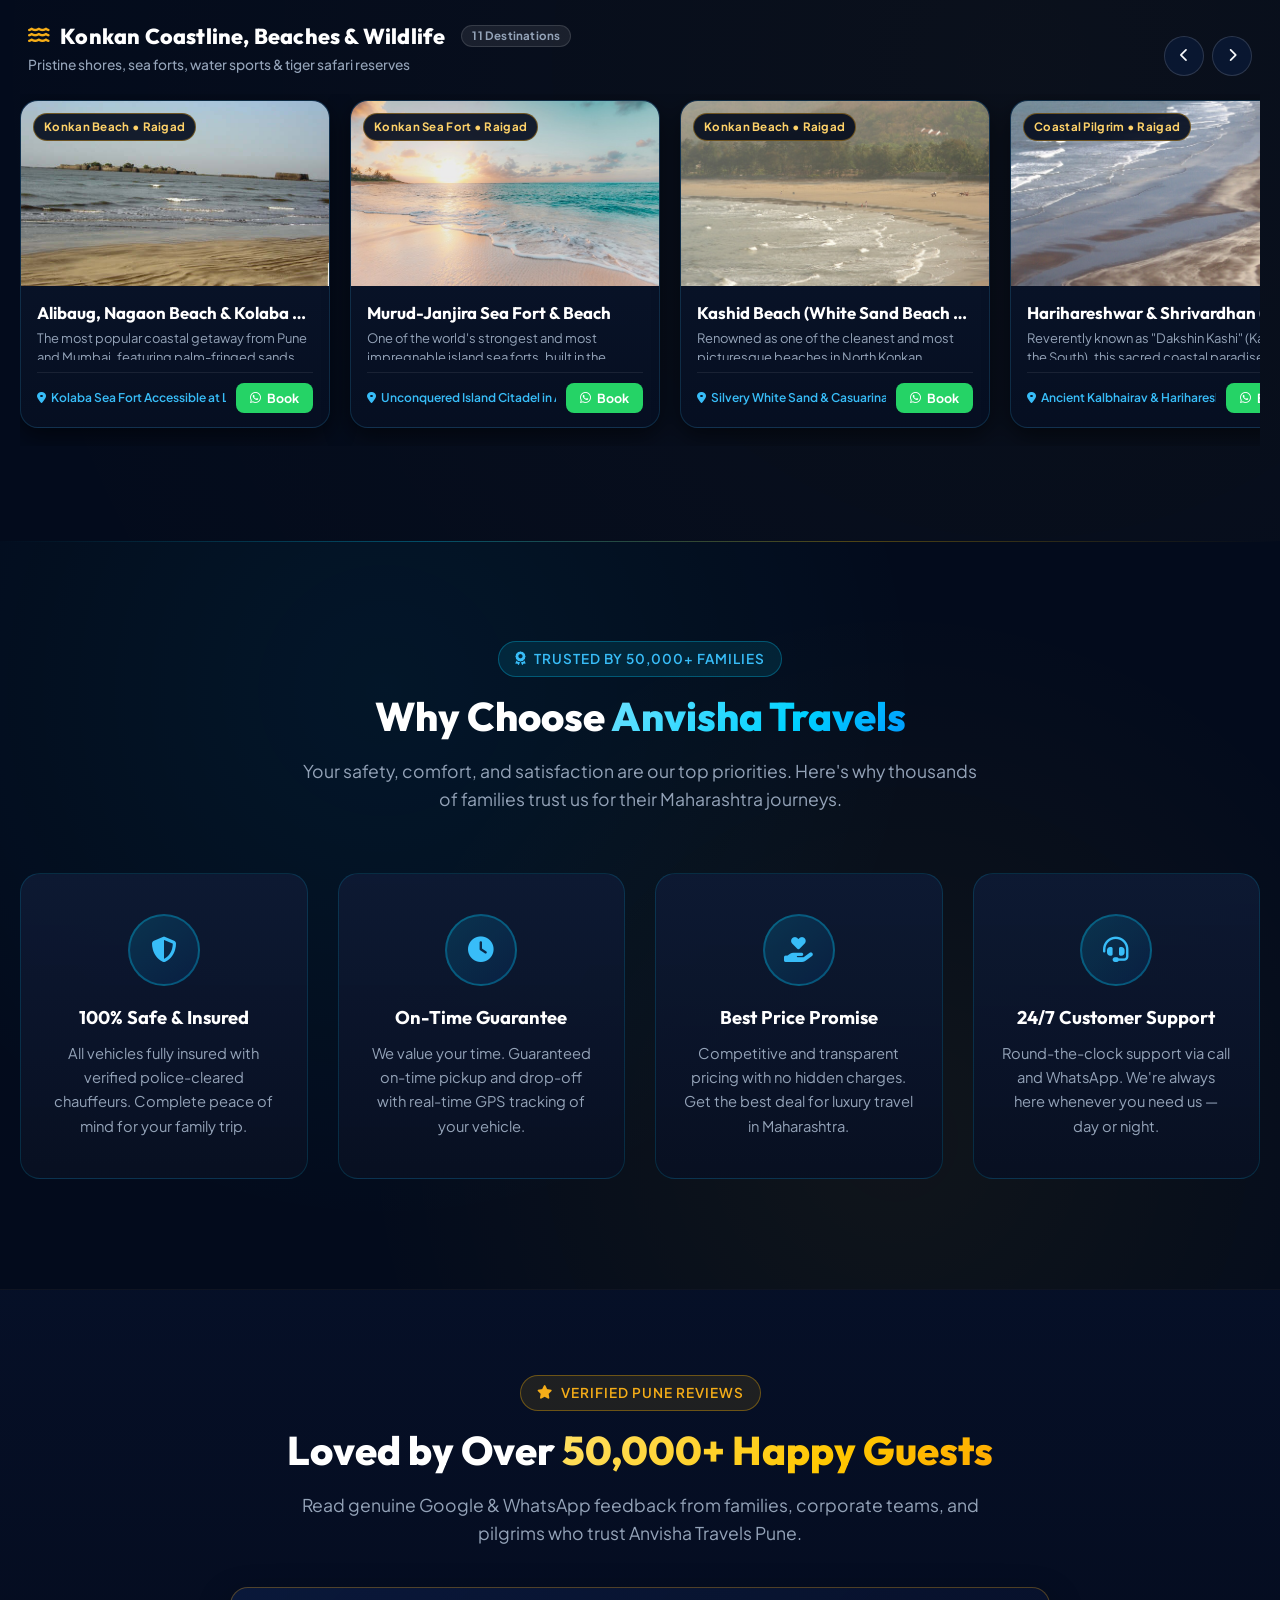
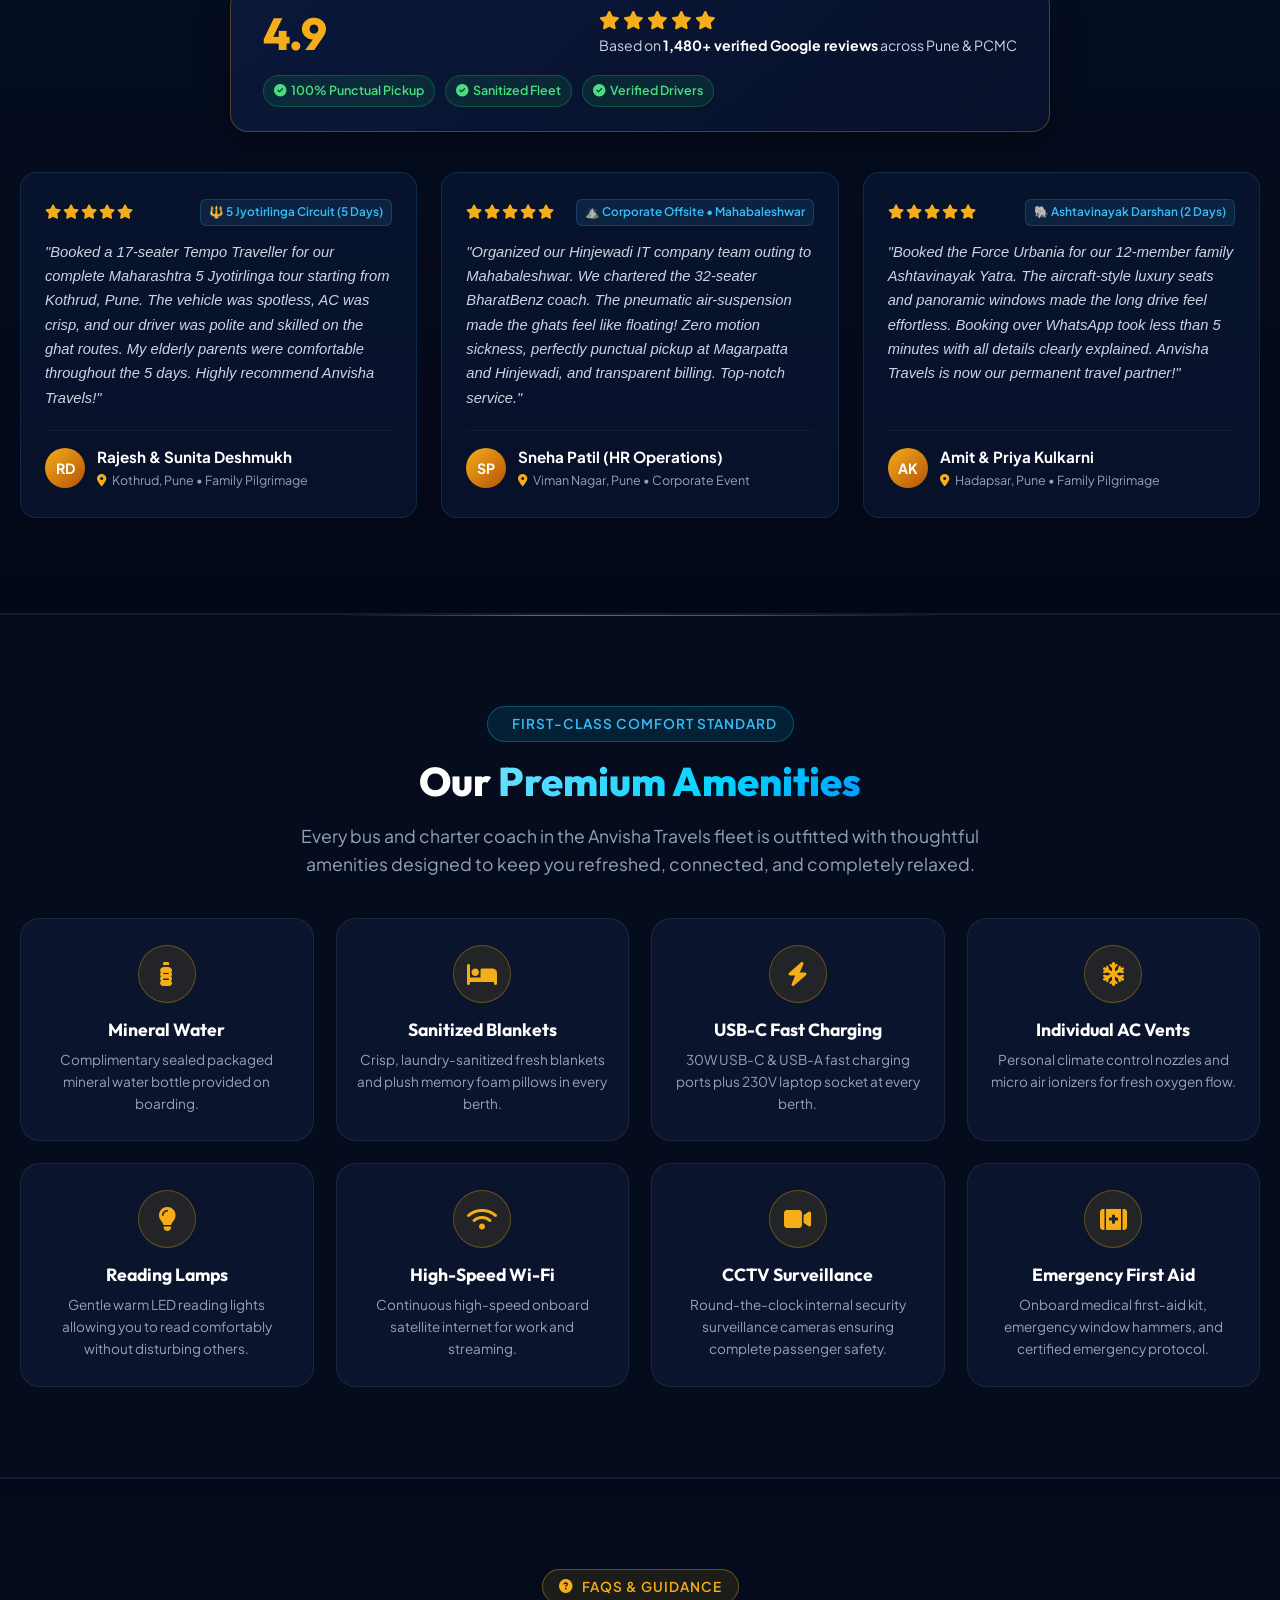
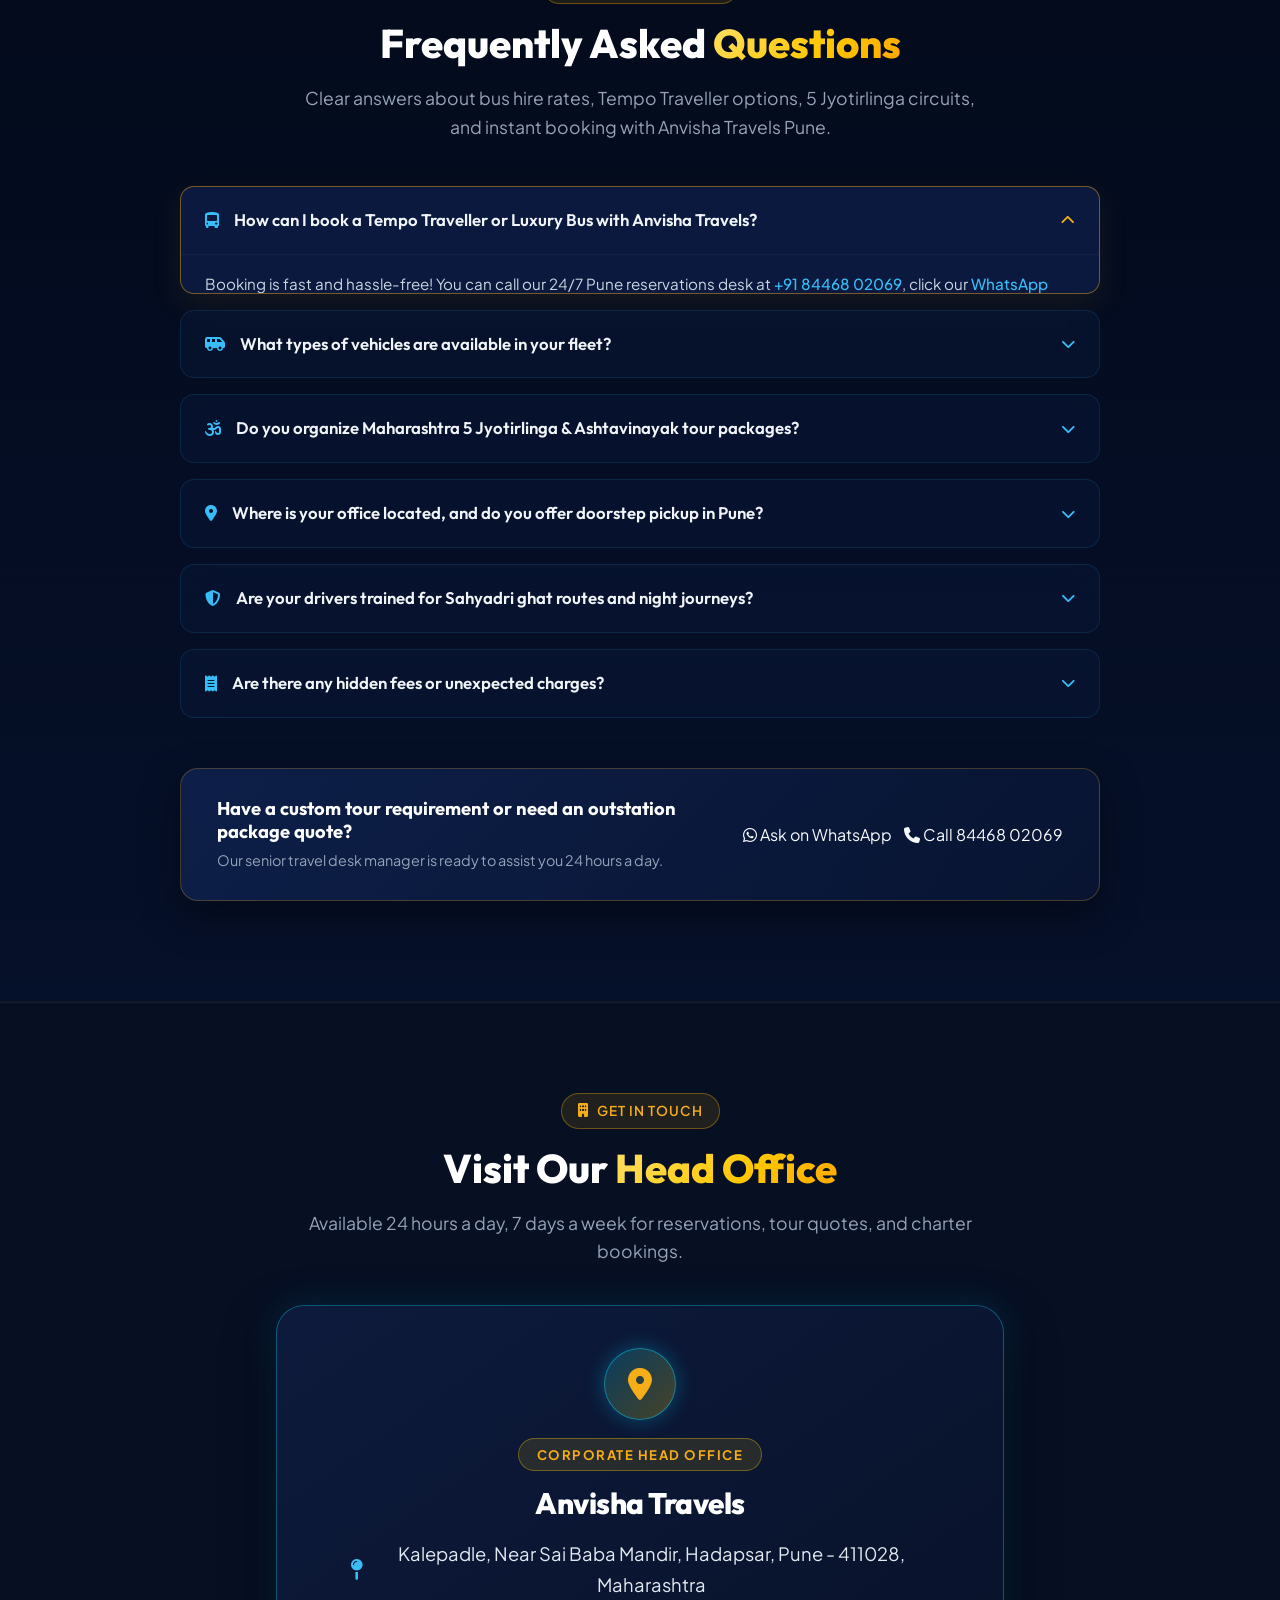
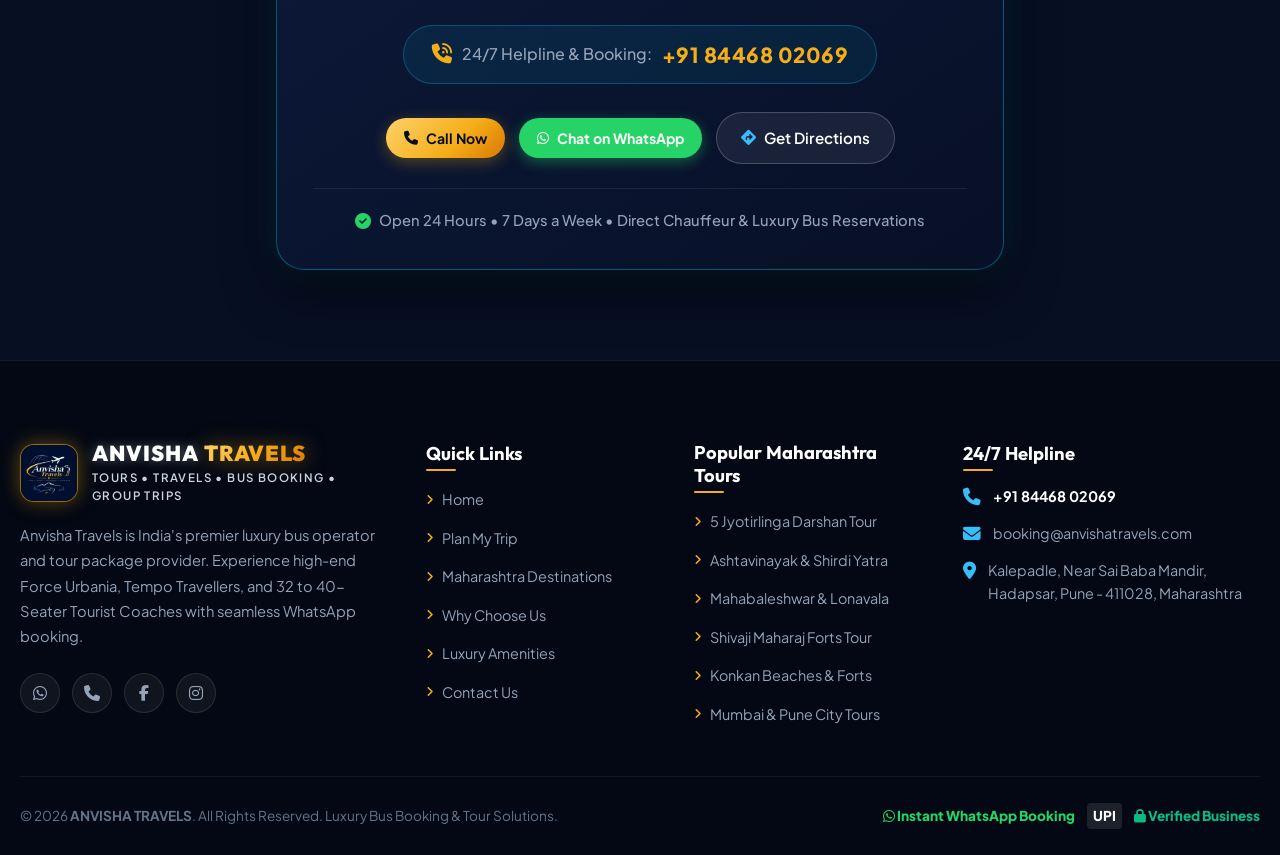
==== commit 9ea268ca: "perf & feat: remove scroll lag, optimize 120fps background, add luxury fleet showcase and verified r" ====
--- a/index.html
+++ b/index.html
@@ -312,12 +312,8 @@
 
 <body>
 
-  <!-- Dynamic Ambient Animated Background (Mobile + PC Optimized) -->
+  <!-- Dynamic Ambient Animated Background (Mobile + PC Optimized, 120 FPS) -->
   <div class="animated-bg-container" aria-hidden="true">
-    <div class="bg-glow-orb orb-cyan"></div>
-    <div class="bg-glow-orb orb-gold"></div>
-    <div class="bg-glow-orb orb-blue"></div>
-    <div class="bg-glow-orb orb-purple"></div>
     <div class="bg-ambient-grid"></div>
     <canvas id="bgAnimationCanvas" class="bg-canvas-particles"></canvas>
   </div>
@@ -375,8 +371,10 @@
       <nav class="nav-menu" id="navMenu">
         <a href="#home" class="nav-link active">Home</a>
         <a href="#planTripSection" class="nav-link">Plan My Trip</a>
-        <a href="#destinationsSection" class="nav-link">Maharashtra Destinations</a>
+        <a href="#fleetSection" class="nav-link">Luxury Fleet</a>
+        <a href="#destinationsSection" class="nav-link">Destinations</a>
         <a href="#whyChooseSection" class="nav-link">Why Choose Us</a>
+        <a href="#reviewsSection" class="nav-link">Reviews</a>
         <a href="#amenitiesSection" class="nav-link">Amenities</a>
         <a href="#faqSection" class="nav-link">FAQs</a>
         <a href="#contactSection" class="nav-link">Contact</a>
@@ -412,10 +410,12 @@
     <div class="drawer-menu-list">
       <a href="#home" class="drawer-link"><i class="fa-solid fa-house"></i> Home</a>
       <a href="#planTripSection" class="drawer-link"><i class="fa-solid fa-map-location-dot"></i> Plan My Trip</a>
-      <a href="#destinationsSection" class="drawer-link"><i class="fa-solid fa-map-location-dot"></i> Maharashtra
-        Destinations</a>
+      <a href="#fleetSection" class="drawer-link"><i class="fa-solid fa-van-shuttle"></i> Luxury Fleet</a>
+      <a href="#destinationsSection" class="drawer-link"><i class="fa-solid fa-map"></i> Maharashtra Destinations</a>
       <a href="#whyChooseSection" class="drawer-link"><i class="fa-solid fa-award"></i> Why Choose Us</a>
+      <a href="#reviewsSection" class="drawer-link"><i class="fa-solid fa-star"></i> Guest Reviews</a>
       <a href="#amenitiesSection" class="drawer-link"><i class="fa-solid fa-couch"></i> Luxury Amenities</a>
+      <a href="#faqSection" class="drawer-link"><i class="fa-solid fa-circle-question"></i> FAQs</a>
       <a href="#contactSection" class="drawer-link"><i class="fa-solid fa-headset"></i> Contact Us</a>
     </div>
     <div style="margin-top: auto; display: flex; flex-direction: column; gap: 12px;">
@@ -688,7 +688,164 @@
     </div>
   </section>
 
-    <!-- ==========================================================================
+  <!-- ==========================================================================
+       Premier Luxury Fleet Section (Force Urbania, Tempo Traveller, Luxury Coaches)
+       ========================================================================== -->
+  <section class="fleet-section" id="fleetSection">
+    <div class="container">
+      <div class="text-center">
+        <div class="section-tag gold-tag"><i class="fa-solid fa-van-shuttle"></i> Our Luxury Roadways</div>
+        <h2 class="section-title">Pune's Premier <span class="gradient-text-gold">Luxury Fleet</span></h2>
+        <p class="section-subtitle mx-auto">
+          Experience supreme comfort on Maharashtra's highways & Sahyadri ghats. 100% sanitized, fully air-conditioned, and driven by verified highway chauffeurs.
+        </p>
+      </div>
+
+      <div class="fleet-cards-grid">
+        <!-- Fleet Card 1: Force Urbania Luxury Van -->
+        <div class="fleet-card">
+          <div class="fleet-badge-top">Executive Luxury</div>
+          <div class="fleet-card-image-wrap">
+            <img src="assets/images/fleet/urbania-17-seater.png" alt="Force Urbania Luxury Van Hire Pune" class="fleet-card-img" loading="lazy">
+          </div>
+          <div class="fleet-card-body">
+            <div class="fleet-seating-pill">
+              <i class="fa-solid fa-user-group"></i> 13 & 17 Seater Options
+            </div>
+            <h3 class="fleet-card-title">Force Urbania Luxury Van</h3>
+            <p class="fleet-card-desc">
+              World-class aerodynamics with aircraft-style panoramic windows, individual AC vents, and ultra-plush reclining captain seats.
+            </p>
+            <div class="fleet-feature-tags">
+              <span><i class="fa-solid fa-snowflake"></i> Climate Control</span>
+              <span><i class="fa-solid fa-bolt"></i> Fast USB Ports</span>
+              <span><i class="fa-solid fa-chair"></i> Recliner Seats</span>
+              <span><i class="fa-solid fa-suitcase-rolling"></i> Large Boot</span>
+            </div>
+            <div class="fleet-card-footer">
+              <a href="https://wa.me/918446802069?text=Hi%20Anvisha%20Travels,%20I%20want%20to%20inquire%20about%20Force%20Urbania%20rental%20from%20Pune." target="_blank" class="btn-fleet-book">
+                <i class="fa-brands fa-whatsapp"></i> Book on WhatsApp
+              </a>
+            </div>
+          </div>
+        </div>
+
+        <!-- Fleet Card 2: Luxury Tempo Traveller -->
+        <div class="fleet-card featured-fleet-card">
+          <div class="fleet-badge-top gold-badge">Most Popular for Pilgrimage</div>
+          <div class="fleet-card-image-wrap">
+            <img src="assets/images/fleet/tempo-17-seater.png" alt="Tempo Traveller on Rent in Pune" class="fleet-card-img" loading="lazy">
+          </div>
+          <div class="fleet-card-body">
+            <div class="fleet-seating-pill">
+              <i class="fa-solid fa-user-group"></i> 14 & 17 Seater (2x1 Layout)
+            </div>
+            <h3 class="fleet-card-title">Luxury Tempo Traveller</h3>
+            <p class="fleet-card-desc">
+              The gold standard for family pilgrimage circuits, Ashtavinayak, and Shirdi tours. 2x1 pushback leatherette seating with dual high-cooling AC.
+            </p>
+            <div class="fleet-feature-tags">
+              <span><i class="fa-solid fa-snowflake"></i> Dual High AC</span>
+              <span><i class="fa-solid fa-tv"></i> LED Screen & Audio</span>
+              <span><i class="fa-solid fa-shield-halved"></i> Ghats Specialist</span>
+              <span><i class="fa-solid fa-boxes-stacked"></i> Roof Carrier</span>
+            </div>
+            <div class="fleet-card-footer">
+              <a href="https://wa.me/918446802069?text=Hi%20Anvisha%20Travels,%20I%20want%20to%20rent%20a%2017-Seater%20Tempo%20Traveller%20from%20Pune." target="_blank" class="btn-fleet-book">
+                <i class="fa-brands fa-whatsapp"></i> Book on WhatsApp
+              </a>
+            </div>
+          </div>
+        </div>
+
+        <!-- Fleet Card 3: 32-Seater BharatBenz Coach -->
+        <div class="fleet-card">
+          <div class="fleet-badge-top">Air Suspension Ride</div>
+          <div class="fleet-card-image-wrap">
+            <img src="assets/images/fleet/bus-32-bharatbenz.png" alt="32 Seater BharatBenz Coach Rental Pune" class="fleet-card-img" loading="lazy">
+          </div>
+          <div class="fleet-card-body">
+            <div class="fleet-seating-pill">
+              <i class="fa-solid fa-user-group"></i> 32 Passengers (31+1)
+            </div>
+            <h3 class="fleet-card-title">BharatBenz Luxury Coach</h3>
+            <p class="fleet-card-desc">
+              Engineered for whisper-smooth highway transit with pneumatic air-suspension. Perfect for corporate team offsites and wedding party transfers.
+            </p>
+            <div class="fleet-feature-tags">
+              <span><i class="fa-solid fa-wind"></i> Air Suspension</span>
+              <span><i class="fa-solid fa-microphone"></i> PA System</span>
+              <span><i class="fa-solid fa-plug"></i> Mobile Charging</span>
+              <span><i class="fa-solid fa-door-open"></i> Underbelly Bays</span>
+            </div>
+            <div class="fleet-card-footer">
+              <a href="https://wa.me/918446802069?text=Hi%20Anvisha%20Travels,%20I%20want%20to%20hire%20a%2032-Seater%20BharatBenz%20Bus." target="_blank" class="btn-fleet-book">
+                <i class="fa-brands fa-whatsapp"></i> Book on WhatsApp
+              </a>
+            </div>
+          </div>
+        </div>
+
+        <!-- Fleet Card 4: 40-Seater Deluxe Tourist Bus -->
+        <div class="fleet-card">
+          <div class="fleet-badge-top">Large Group Travel</div>
+          <div class="fleet-card-image-wrap">
+            <img src="assets/images/fleet/bus-40-seater.jpg" alt="40 Seater Deluxe Bus Pune" class="fleet-card-img" loading="lazy">
+          </div>
+          <div class="fleet-card-body">
+            <div class="fleet-seating-pill">
+              <i class="fa-solid fa-user-group"></i> 40 Passengers (40+1)
+            </div>
+            <h3 class="fleet-card-title">40-Seater Deluxe Bus</h3>
+            <p class="fleet-card-desc">
+              High-capacity luxury coach for large family weddings, school trips, and pilgrimage delegations across Maharashtra and Goa.
+            </p>
+            <div class="fleet-feature-tags">
+              <span><i class="fa-solid fa-snowflake"></i> High Output AC</span>
+              <span><i class="fa-solid fa-volume-high"></i> Stereo Audio</span>
+              <span><i class="fa-solid fa-suitcase"></i> Giant Boot</span>
+              <span><i class="fa-solid fa-shield-heart"></i> GPS Tracking</span>
+            </div>
+            <div class="fleet-card-footer">
+              <a href="https://wa.me/918446802069?text=Hi%20Anvisha%20Travels,%20I%20want%20to%20book%20a%2040-Seater%20Deluxe%20Bus." target="_blank" class="btn-fleet-book">
+                <i class="fa-brands fa-whatsapp"></i> Book on WhatsApp
+              </a>
+            </div>
+          </div>
+        </div>
+
+        <!-- Fleet Card 5: Toyota Innova Crysta -->
+        <div class="fleet-card">
+          <div class="fleet-badge-top">VIP Chauffeur Cab</div>
+          <div class="fleet-card-image-wrap">
+            <img src="assets/images/fleet-car.jpg" alt="Innova Crysta Rental Pune" class="fleet-card-img" loading="lazy">
+          </div>
+          <div class="fleet-card-body">
+            <div class="fleet-seating-pill">
+              <i class="fa-solid fa-user-group"></i> 6+1 Passengers
+            </div>
+            <h3 class="fleet-card-title">Toyota Innova Crysta</h3>
+            <p class="fleet-card-desc">
+              Unmatched comfort for smaller family getaways, VIP darshan visits to Shirdi, and punctual Pune to Mumbai international airport transfers.
+            </p>
+            <div class="fleet-feature-tags">
+              <span><i class="fa-solid fa-star"></i> Captain Seats</span>
+              <span><i class="fa-solid fa-shield-halved"></i> 7 Airbags Safety</span>
+              <span><i class="fa-solid fa-plane-departure"></i> Airport Drop</span>
+              <span><i class="fa-solid fa-clock"></i> 24/7 Available</span>
+            </div>
+            <div class="fleet-card-footer">
+              <a href="https://wa.me/918446802069?text=Hi%20Anvisha%20Travels,%20I%20want%20to%20book%20an%20Innova%20Crysta%20from%20Pune." target="_blank" class="btn-fleet-book">
+                <i class="fa-brands fa-whatsapp"></i> Book on WhatsApp
+              </a>
+            </div>
+          </div>
+        </div>
+      </div>
+    </div>
+  </section>
+
+  <!-- ==========================================================================
        Maharashtra Destination Circuits: Horizontal Swipeable Carousels
        ========================================================================== -->
   <section class="destinations-section" id="destinationsSection">
@@ -1705,7 +1862,90 @@
     </div>
   </section>
 
-
+  <!-- ==========================================================================
+       Verified Guest Reviews & 5-Star Experience Section
+       ========================================================================== -->
+  <section class="reviews-section" id="reviewsSection">
+    <div class="container">
+      <div class="text-center">
+        <div class="section-tag gold-tag"><i class="fa-solid fa-star"></i> Verified Pune Reviews</div>
+        <h2 class="section-title">Loved by Over <span class="gradient-text-gold">50,000+ Happy Guests</span></h2>
+        <p class="section-subtitle mx-auto">
+          Read genuine Google & WhatsApp feedback from families, corporate teams, and pilgrims who trust Anvisha Travels Pune.
+        </p>
+      </div>
+
+      <!-- Trust Rating Banner -->
+      <div class="reviews-rating-header">
+        <div class="rating-huge-score">4.9</div>
+        <div class="rating-stars-wrap">
+          <div class="stars-gold"><i class="fa-solid fa-star"></i><i class="fa-solid fa-star"></i><i class="fa-solid fa-star"></i><i class="fa-solid fa-star"></i><i class="fa-solid fa-star"></i></div>
+          <div class="rating-count-text">Based on <strong>1,480+ verified Google reviews</strong> across Pune & PCMC</div>
+        </div>
+        <div class="rating-pills-row">
+          <span class="rating-check-pill"><i class="fa-solid fa-circle-check"></i> 100% Punctual Pickup</span>
+          <span class="rating-check-pill"><i class="fa-solid fa-circle-check"></i> Sanitized Fleet</span>
+          <span class="rating-check-pill"><i class="fa-solid fa-circle-check"></i> Verified Drivers</span>
+        </div>
+      </div>
+
+      <div class="reviews-grid">
+        <!-- Review 1 -->
+        <div class="review-card">
+          <div class="review-card-top">
+            <div class="review-stars"><i class="fa-solid fa-star"></i><i class="fa-solid fa-star"></i><i class="fa-solid fa-star"></i><i class="fa-solid fa-star"></i><i class="fa-solid fa-star"></i></div>
+            <span class="review-trip-tag">🔱 5 Jyotirlinga Circuit (5 Days)</span>
+          </div>
+          <p class="review-text">
+            "Booked a 17-seater Tempo Traveller for our complete Maharashtra 5 Jyotirlinga tour starting from Kothrud, Pune. The vehicle was spotless, AC was crisp, and our driver was polite and skilled on the ghat routes. My elderly parents were comfortable throughout the 5 days. Highly recommend Anvisha Travels!"
+          </p>
+          <div class="reviewer-info">
+            <div class="reviewer-avatar">RD</div>
+            <div>
+              <div class="reviewer-name">Rajesh & Sunita Deshmukh</div>
+              <div class="reviewer-loc"><i class="fa-solid fa-location-dot"></i> Kothrud, Pune • Family Pilgrimage</div>
+            </div>
+          </div>
+        </div>
+
+        <!-- Review 2 -->
+        <div class="review-card">
+          <div class="review-card-top">
+            <div class="review-stars"><i class="fa-solid fa-star"></i><i class="fa-solid fa-star"></i><i class="fa-solid fa-star"></i><i class="fa-solid fa-star"></i><i class="fa-solid fa-star"></i></div>
+            <span class="review-trip-tag">⛰️ Corporate Offsite • Mahabaleshwar</span>
+          </div>
+          <p class="review-text">
+            "Organized our Hinjewadi IT company team outing to Mahabaleshwar. We chartered the 32-seater BharatBenz coach. The pneumatic air-suspension made the ghats feel like floating! Zero motion sickness, perfectly punctual pickup at Magarpatta and Hinjewadi, and transparent billing. Top-notch service."
+          </p>
+          <div class="reviewer-info">
+            <div class="reviewer-avatar">SP</div>
+            <div>
+              <div class="reviewer-name">Sneha Patil (HR Operations)</div>
+              <div class="reviewer-loc"><i class="fa-solid fa-location-dot"></i> Viman Nagar, Pune • Corporate Event</div>
+            </div>
+          </div>
+        </div>
+
+        <!-- Review 3 -->
+        <div class="review-card">
+          <div class="review-card-top">
+            <div class="review-stars"><i class="fa-solid fa-star"></i><i class="fa-solid fa-star"></i><i class="fa-solid fa-star"></i><i class="fa-solid fa-star"></i><i class="fa-solid fa-star"></i></div>
+            <span class="review-trip-tag">🐘 Ashtavinayak Darshan (2 Days)</span>
+          </div>
+          <p class="review-text">
+            "Booked the Force Urbania for our 12-member family Ashtavinayak Yatra. The aircraft-style luxury seats and panoramic windows made the long drive feel effortless. Booking over WhatsApp took less than 5 minutes with all details clearly explained. Anvisha Travels is now our permanent travel partner!"
+          </p>
+          <div class="reviewer-info">
+            <div class="reviewer-avatar">AK</div>
+            <div>
+              <div class="reviewer-name">Amit & Priya Kulkarni</div>
+              <div class="reviewer-loc"><i class="fa-solid fa-location-dot"></i> Hadapsar, Pune • Family Pilgrimage</div>
+            </div>
+          </div>
+        </div>
+      </div>
+    </div>
+  </section>
 
   <!-- ==========================================================================
        Premium Amenities Showcase
--- a/css/style.css
+++ b/css/style.css
@@ -83,14 +83,13 @@
 }
 
 html {
-  scroll-behavior: smooth;
   scroll-padding-top: 85px;
   font-size: 16px;
 }
 
 body {
   font-family: var(--font-body);
-  background-color: var(--bg-dark);
+  background-color: #030816;
   color: var(--text-primary);
   line-height: 1.6;
   overflow-x: hidden;
@@ -98,11 +97,10 @@
   min-height: 100vh;
   -webkit-font-smoothing: antialiased;
   -moz-osx-font-smoothing: grayscale;
-  -webkit-overflow-scrolling: touch;
 }
 
 /* ==========================================================================
-   DYNAMIC AMBIENT ANIMATED BACKGROUND (Mobile + PC Optimized)
+   ULTRA-FAST HARDWARE ACCELERATED LUXURY AMBIENT BACKGROUND (Zero Lag, 120 FPS)
    ========================================================================== */
 .animated-bg-container {
   position: fixed;
@@ -112,7 +110,11 @@
   overflow: hidden;
   pointer-events: none;
   z-index: -1;
-  background-color: #04091a;
+  background-color: #030816;
+  background-image: 
+    radial-gradient(ellipse 65% 50% at 15% 10%, rgba(245, 173, 24, 0.09) 0%, transparent 60%),
+    radial-gradient(ellipse 70% 55% at 85% 18%, rgba(56, 189, 248, 0.08) 0%, transparent 60%),
+    radial-gradient(ellipse 80% 65% at 50% 90%, rgba(14, 38, 92, 0.25) 0%, transparent 65%);
 }
 
 /* Subtle luxury travel coordinate grid */
@@ -120,82 +122,10 @@
   position: absolute;
   inset: 0;
   background-image: 
-    linear-gradient(rgba(0, 210, 255, 0.035) 1px, transparent 1px),
-    linear-gradient(90deg, rgba(0, 210, 255, 0.035) 1px, transparent 1px);
-  background-size: 60px 60px;
-  mask-image: radial-gradient(ellipse at 50% 40%, black 30%, transparent 80%);
-  -webkit-mask-image: radial-gradient(ellipse at 50% 40%, black 30%, transparent 80%);
-  opacity: 0.7;
-}
-
-/* 3D Hardware Accelerated Ambient Glowing Orbs */
-.bg-glow-orb {
-  position: absolute;
-  border-radius: 50%;
-  filter: blur(95px);
-  opacity: 0.52;
-  will-change: transform;
-  pointer-events: none;
-}
-
-.orb-cyan {
-  width: 520px;
-  height: 520px;
-  background: radial-gradient(circle, rgba(0, 210, 255, 0.3) 0%, rgba(0, 119, 254, 0.1) 50%, transparent 75%);
-  top: -80px;
-  left: -80px;
-  animation: floatOrbCyan 24s ease-in-out infinite alternate;
-}
-
-.orb-gold {
-  width: 560px;
-  height: 560px;
-  background: radial-gradient(circle, rgba(255, 199, 0, 0.26) 0%, rgba(255, 149, 0, 0.1) 50%, transparent 75%);
-  top: 15%;
-  right: -100px;
-  animation: floatOrbGold 28s ease-in-out infinite alternate;
-}
-
-.orb-blue {
-  width: 620px;
-  height: 620px;
-  background: radial-gradient(circle, rgba(0, 85, 212, 0.22) 0%, rgba(14, 26, 52, 0.12) 55%, transparent 75%);
-  bottom: -120px;
-  left: 25%;
-  animation: floatOrbBlue 30s ease-in-out infinite alternate;
-}
-
-.orb-purple {
-  width: 480px;
-  height: 480px;
-  background: radial-gradient(circle, rgba(147, 51, 234, 0.18) 0%, rgba(0, 210, 255, 0.06) 55%, transparent 75%);
-  top: 48%;
-  left: 45%;
-  animation: floatOrbPurple 26s ease-in-out infinite alternate;
-}
-
-@keyframes floatOrbCyan {
-  0% { transform: translate3d(0, 0, 0) scale(1); }
-  50% { transform: translate3d(140px, 90px, 0) scale(1.15); }
-  100% { transform: translate3d(50px, 180px, 0) scale(0.95); }
-}
-
-@keyframes floatOrbGold {
-  0% { transform: translate3d(0, 0, 0) scale(1); }
-  50% { transform: translate3d(-150px, 120px, 0) scale(1.18); }
-  100% { transform: translate3d(-70px, 220px, 0) scale(0.92); }
-}
-
-@keyframes floatOrbBlue {
-  0% { transform: translate3d(0, 0, 0) scale(1); }
-  50% { transform: translate3d(-100px, -130px, 0) scale(1.12); }
-  100% { transform: translate3d(120px, -70px, 0) scale(0.96); }
-}
-
-@keyframes floatOrbPurple {
-  0% { transform: translate3d(0, 0, 0) scale(0.92); }
-  50% { transform: translate3d(110px, -90px, 0) scale(1.18); }
-  100% { transform: translate3d(-110px, 80px, 0) scale(1); }
+    linear-gradient(rgba(56, 189, 248, 0.025) 1px, transparent 1px),
+    linear-gradient(90deg, rgba(56, 189, 248, 0.025) 1px, transparent 1px);
+  background-size: 50px 50px;
+  opacity: 0.6;
 }
 
 /* Starry particles canvas overlay */
@@ -205,22 +135,7 @@
   width: 100%;
   height: 100%;
   z-index: 1;
-}
-
-/* Mobile optimizations for animated background */
-@media (max-width: 768px) {
-  .bg-glow-orb {
-    filter: blur(55px);
-    opacity: 0.45;
-  }
-  .orb-cyan { width: 300px; height: 300px; }
-  .orb-gold { width: 320px; height: 320px; }
-  .orb-blue { width: 340px; height: 340px; }
-  .orb-purple { width: 260px; height: 260px; }
-  .bg-ambient-grid {
-    background-size: 40px 40px;
-    opacity: 0.5;
-  }
+  pointer-events: none;
 }
 
 img {
@@ -4573,15 +4488,13 @@
    4. High-Performance Scroll-Reveal System (Zero Lag)
    -------------------------------------------------------------------------- */
 .reveal-on-scroll {
-  opacity: 0;
-  transform: translateY(28px);
-  transition: opacity 0.75s cubic-bezier(0.16, 1, 0.3, 1), transform 0.75s cubic-bezier(0.16, 1, 0.3, 1);
-  will-change: opacity, transform;
+  opacity: 1;
+  transform: none;
 }
 
 .reveal-on-scroll.is-revealed {
   opacity: 1;
-  transform: translateY(0);
+  transform: none;
 }
 
 @media (prefers-reduced-motion: reduce) {
@@ -5101,14 +5014,13 @@
 
 /* Smooth scroll-reveal stagger animation */
 .reveal-on-scroll {
-  opacity: 0;
-  transform: translateY(30px);
-  transition: all 0.7s cubic-bezier(0.16, 1, 0.3, 1);
+  opacity: 1;
+  transform: none;
 }
 
 .reveal-on-scroll.is-revealed {
   opacity: 1;
-  transform: translateY(0);
+  transform: none;
 }
 
 /* Pulse animation for WhatsApp floating button */
@@ -5765,3 +5677,364 @@
   }
 }
 
+/* ==========================================================================
+   Premier Luxury Fleet Showcase Styles (Satisfying, High-End & 120 FPS)
+   ========================================================================== */
+.fleet-section {
+  padding: 85px 0 95px;
+  position: relative;
+  background: linear-gradient(180deg, rgba(3, 8, 22, 0.95) 0%, rgba(6, 16, 40, 0.98) 100%);
+  border-bottom: 1px solid rgba(255, 255, 255, 0.05);
+}
+
+.fleet-cards-grid {
+  display: grid;
+  grid-template-columns: repeat(auto-fit, minmax(310px, 1fr));
+  gap: 26px;
+  margin-top: 45px;
+}
+
+.fleet-card {
+  position: relative;
+  background: rgba(10, 24, 56, 0.65);
+  border: 1px solid rgba(56, 189, 248, 0.16);
+  border-radius: 18px;
+  overflow: hidden;
+  display: flex;
+  flex-direction: column;
+  transition: transform 0.28s cubic-bezier(0.16, 1, 0.3, 1), border-color 0.28s, box-shadow 0.28s;
+  box-shadow: 0 10px 30px rgba(0, 0, 0, 0.35);
+}
+
+.fleet-card:hover {
+  transform: translateY(-5px);
+  border-color: rgba(245, 173, 24, 0.5);
+  box-shadow: 0 18px 40px rgba(245, 173, 24, 0.12), 0 10px 25px rgba(0, 0, 0, 0.5);
+}
+
+.featured-fleet-card {
+  border-color: rgba(245, 173, 24, 0.4);
+}
+
+.fleet-badge-top {
+  position: absolute;
+  top: 14px;
+  left: 14px;
+  z-index: 2;
+  background: rgba(3, 11, 28, 0.85);
+  border: 1px solid rgba(56, 189, 248, 0.35);
+  color: #38bdf8;
+  font-size: 0.72rem;
+  font-weight: 700;
+  text-transform: uppercase;
+  letter-spacing: 0.8px;
+  padding: 4px 10px;
+  border-radius: 999px;
+  backdrop-filter: blur(8px);
+}
+
+.fleet-badge-top.gold-badge {
+  border-color: rgba(245, 173, 24, 0.5);
+  color: #f5ad18;
+  background: rgba(245, 173, 24, 0.12);
+}
+
+.fleet-card-image-wrap {
+  width: 100%;
+  height: 200px;
+  background: radial-gradient(circle at 50% 60%, rgba(20, 48, 105, 0.5) 0%, rgba(6, 14, 34, 0.95) 75%);
+  display: flex;
+  align-items: center;
+  justify-content: center;
+  padding: 20px;
+  position: relative;
+  overflow: hidden;
+  border-bottom: 1px solid rgba(255, 255, 255, 0.05);
+}
+
+.fleet-card-img {
+  max-width: 90%;
+  max-height: 85%;
+  object-fit: contain;
+  transition: transform 0.35s cubic-bezier(0.16, 1, 0.3, 1);
+  filter: drop-shadow(0 12px 20px rgba(0, 0, 0, 0.65));
+}
+
+.fleet-card:hover .fleet-card-img {
+  transform: scale(1.06);
+}
+
+.fleet-card-body {
+  padding: 22px 22px 20px;
+  display: flex;
+  flex-direction: column;
+  flex: 1;
+}
+
+.fleet-seating-pill {
+  display: inline-flex;
+  align-items: center;
+  gap: 6px;
+  font-size: 0.8rem;
+  font-weight: 600;
+  color: #f5ad18;
+  margin-bottom: 8px;
+}
+
+.fleet-card-title {
+  font-family: 'Outfit', sans-serif;
+  font-size: 1.22rem;
+  font-weight: 700;
+  color: #ffffff;
+  margin-bottom: 8px;
+}
+
+.fleet-card-desc {
+  font-size: 0.88rem;
+  color: #94a3b8;
+  line-height: 1.55;
+  margin-bottom: 16px;
+  flex-grow: 1;
+}
+
+.fleet-feature-tags {
+  display: flex;
+  flex-wrap: wrap;
+  gap: 7px;
+  margin-bottom: 20px;
+}
+
+.fleet-feature-tags span {
+  font-size: 0.74rem;
+  background: rgba(255, 255, 255, 0.04);
+  border: 1px solid rgba(255, 255, 255, 0.08);
+  padding: 4px 8px;
+  border-radius: 6px;
+  color: #cbd5e1;
+  display: inline-flex;
+  align-items: center;
+  gap: 5px;
+}
+
+.fleet-feature-tags span i {
+  color: #38bdf8;
+  font-size: 0.72rem;
+}
+
+.fleet-card-footer {
+  margin-top: auto;
+}
+
+.btn-fleet-book {
+  width: 100%;
+  padding: 11px 16px;
+  background: linear-gradient(135deg, #25d366 0%, #128c7e 100%);
+  color: #ffffff;
+  font-weight: 700;
+  font-size: 0.88rem;
+  border-radius: 10px;
+  border: none;
+  display: flex;
+  align-items: center;
+  justify-content: center;
+  gap: 8px;
+  text-decoration: none;
+  transition: all 0.22s ease;
+  box-shadow: 0 4px 14px rgba(37, 211, 102, 0.25);
+}
+
+.btn-fleet-book:hover {
+  background: linear-gradient(135deg, #2ae972 0%, #179e8e 100%);
+  transform: translateY(-2px);
+  box-shadow: 0 6px 20px rgba(37, 211, 102, 0.4);
+}
+
+/* ==========================================================================
+   Verified Guest Reviews & 5-Star Social Proof Styles
+   ========================================================================== */
+.reviews-section {
+  padding: 85px 0 95px;
+  position: relative;
+  background: linear-gradient(180deg, rgba(6, 16, 40, 0.98) 0%, rgba(3, 8, 22, 0.95) 100%);
+  border-top: 1px solid rgba(255, 255, 255, 0.05);
+  border-bottom: 1px solid rgba(255, 255, 255, 0.05);
+}
+
+.reviews-rating-header {
+  max-width: 820px;
+  margin: 36px auto 40px;
+  background: linear-gradient(135deg, rgba(14, 32, 75, 0.6) 0%, rgba(8, 18, 45, 0.75) 100%);
+  border: 1px solid rgba(245, 173, 24, 0.3);
+  border-radius: 18px;
+  padding: 24px 32px;
+  display: flex;
+  align-items: center;
+  justify-content: space-between;
+  flex-wrap: wrap;
+  gap: 18px;
+  box-shadow: 0 12px 32px rgba(0, 0, 0, 0.35);
+}
+
+.rating-huge-score {
+  font-family: 'Outfit', sans-serif;
+  font-size: 2.8rem;
+  font-weight: 800;
+  color: #f5ad18;
+  line-height: 1;
+}
+
+.rating-stars-wrap {
+  display: flex;
+  flex-direction: column;
+  gap: 4px;
+}
+
+.stars-gold {
+  color: #f5ad18;
+  font-size: 1.15rem;
+  display: flex;
+  gap: 3px;
+}
+
+.rating-count-text {
+  font-size: 0.88rem;
+  color: #cbd5e1;
+}
+
+.rating-count-text strong {
+  color: #ffffff;
+}
+
+.rating-pills-row {
+  display: flex;
+  gap: 10px;
+  flex-wrap: wrap;
+}
+
+.rating-check-pill {
+  font-size: 0.78rem;
+  background: rgba(37, 211, 102, 0.1);
+  border: 1px solid rgba(37, 211, 102, 0.25);
+  color: #4ade80;
+  padding: 5px 10px;
+  border-radius: 999px;
+  font-weight: 600;
+  display: inline-flex;
+  align-items: center;
+  gap: 5px;
+}
+
+.reviews-grid {
+  display: grid;
+  grid-template-columns: repeat(auto-fit, minmax(320px, 1fr));
+  gap: 24px;
+}
+
+.review-card {
+  background: rgba(10, 24, 56, 0.6);
+  border: 1px solid rgba(56, 189, 248, 0.14);
+  border-radius: 16px;
+  padding: 26px 24px;
+  display: flex;
+  flex-direction: column;
+  transition: transform 0.25s ease, border-color 0.25s ease;
+}
+
+.review-card:hover {
+  transform: translateY(-4px);
+  border-color: rgba(245, 173, 24, 0.35);
+}
+
+.review-card-top {
+  display: flex;
+  align-items: center;
+  justify-content: space-between;
+  margin-bottom: 14px;
+  flex-wrap: wrap;
+  gap: 8px;
+}
+
+.review-stars {
+  color: #f5ad18;
+  font-size: 0.9rem;
+  display: flex;
+  gap: 2px;
+}
+
+.review-trip-tag {
+  font-size: 0.74rem;
+  color: #38bdf8;
+  background: rgba(56, 189, 248, 0.1);
+  border: 1px solid rgba(56, 189, 248, 0.2);
+  padding: 3px 8px;
+  border-radius: 6px;
+  font-weight: 600;
+}
+
+.review-text {
+  font-size: 0.92rem;
+  color: #cbd5e1;
+  line-height: 1.65;
+  font-style: italic;
+  margin-bottom: 20px;
+  flex: 1;
+}
+
+.reviewer-info {
+  display: flex;
+  align-items: center;
+  gap: 12px;
+  border-top: 1px solid rgba(255, 255, 255, 0.05);
+  padding-top: 14px;
+}
+
+.reviewer-avatar {
+  width: 40px;
+  height: 40px;
+  border-radius: 50%;
+  background: linear-gradient(135deg, #f5ad18 0%, #b45309 100%);
+  color: #ffffff;
+  display: flex;
+  align-items: center;
+  justify-content: center;
+  font-weight: 700;
+  font-size: 0.88rem;
+  flex-shrink: 0;
+}
+
+.reviewer-name {
+  font-weight: 700;
+  font-size: 0.95rem;
+  color: #ffffff;
+  margin-bottom: 2px;
+}
+
+.reviewer-loc {
+  font-size: 0.78rem;
+  color: #94a3b8;
+}
+
+.reviewer-loc i {
+  color: #f5ad18;
+  margin-right: 4px;
+}
+
+@media (max-width: 768px) {
+  .fleet-section,
+  .reviews-section {
+    padding: 60px 0 70px;
+  }
+  .reviews-rating-header {
+    flex-direction: column;
+    text-align: center;
+    padding: 20px;
+  }
+  .rating-stars-wrap {
+    align-items: center;
+  }
+  .rating-pills-row {
+    justify-content: center;
+  }
+}
+
+
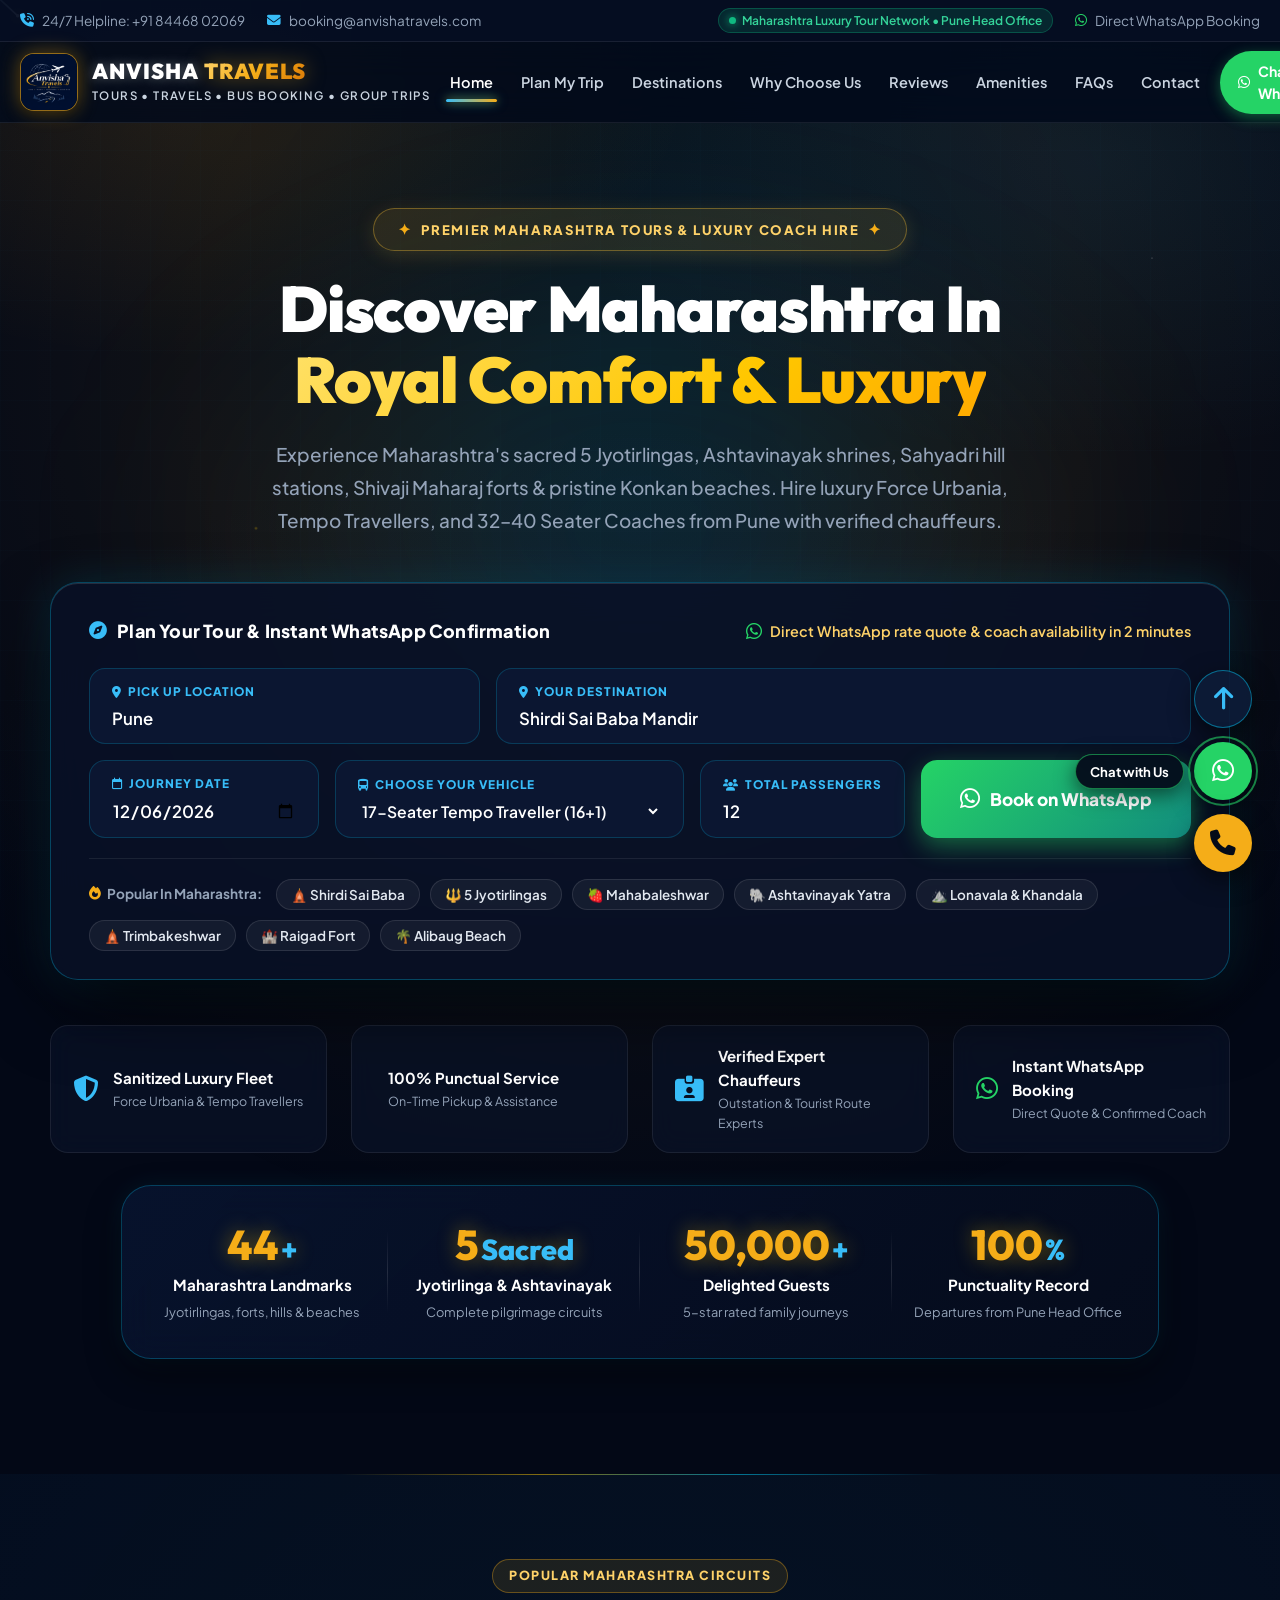
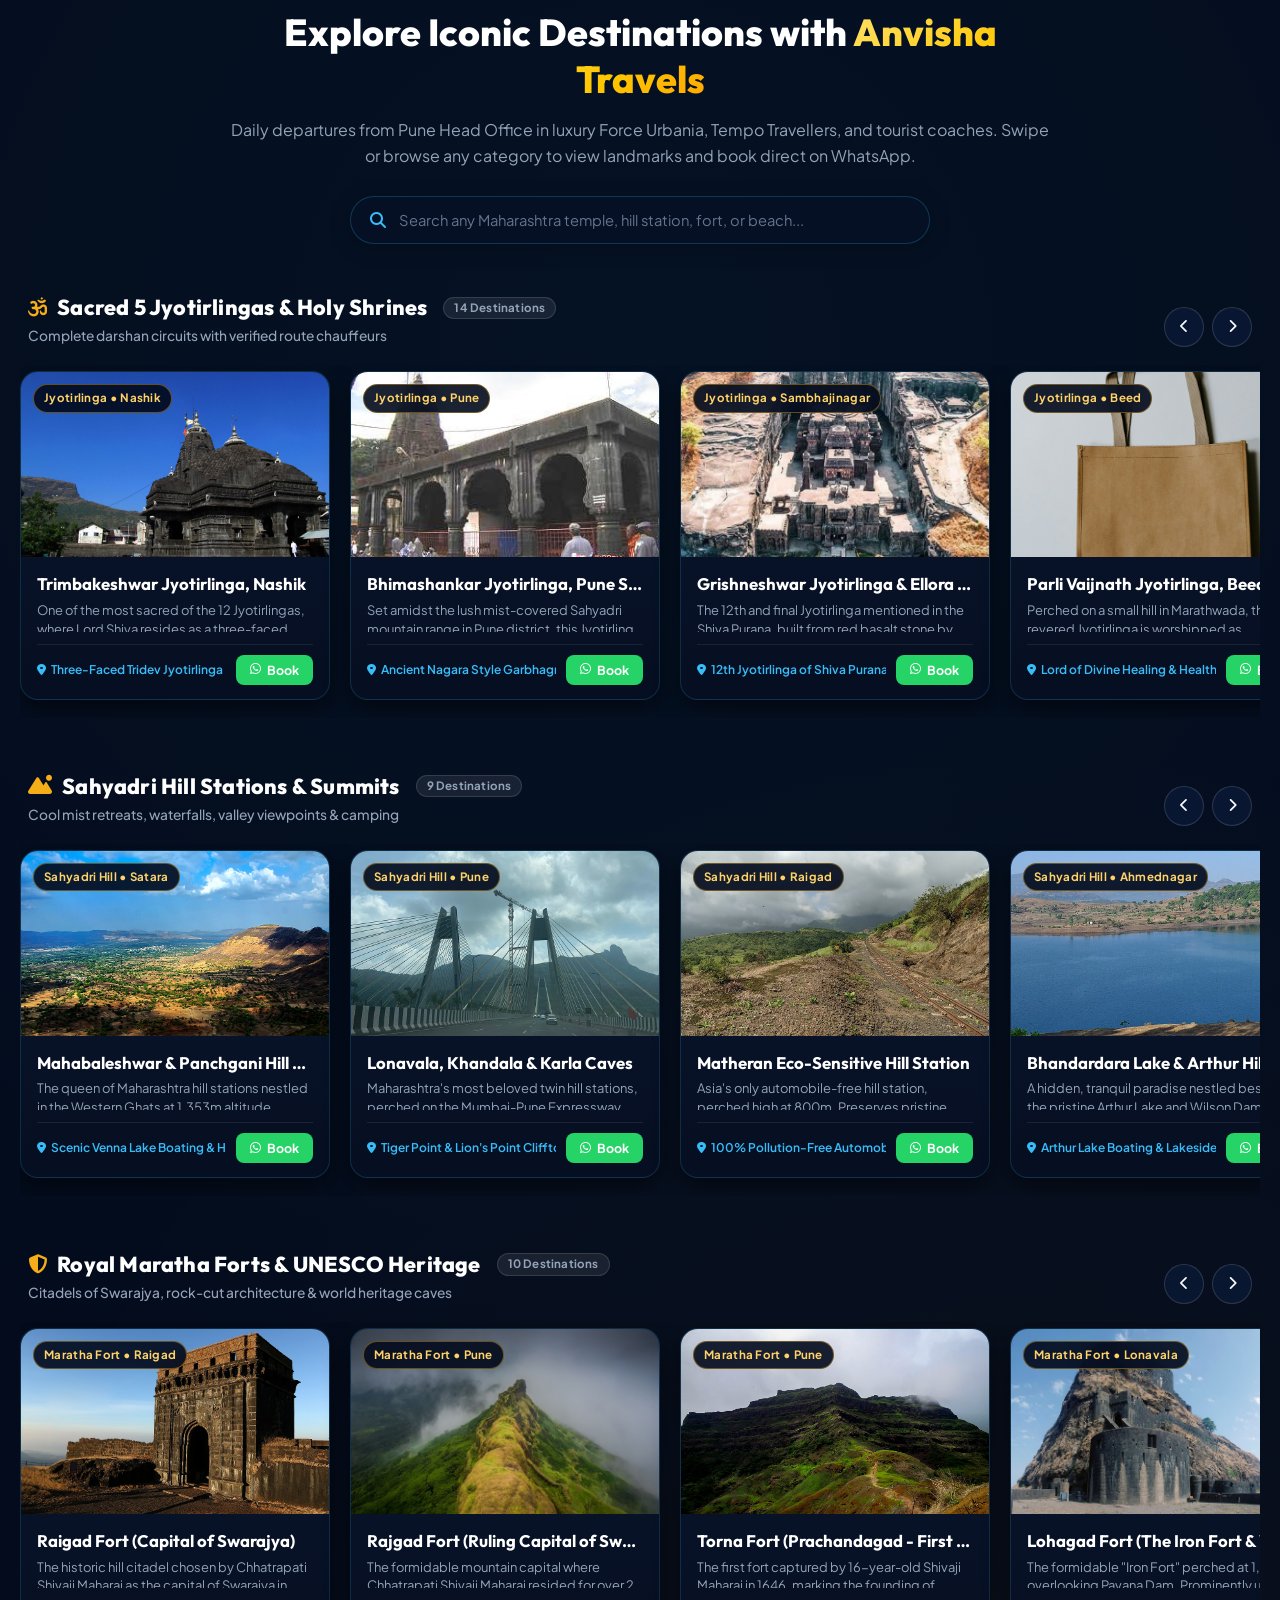
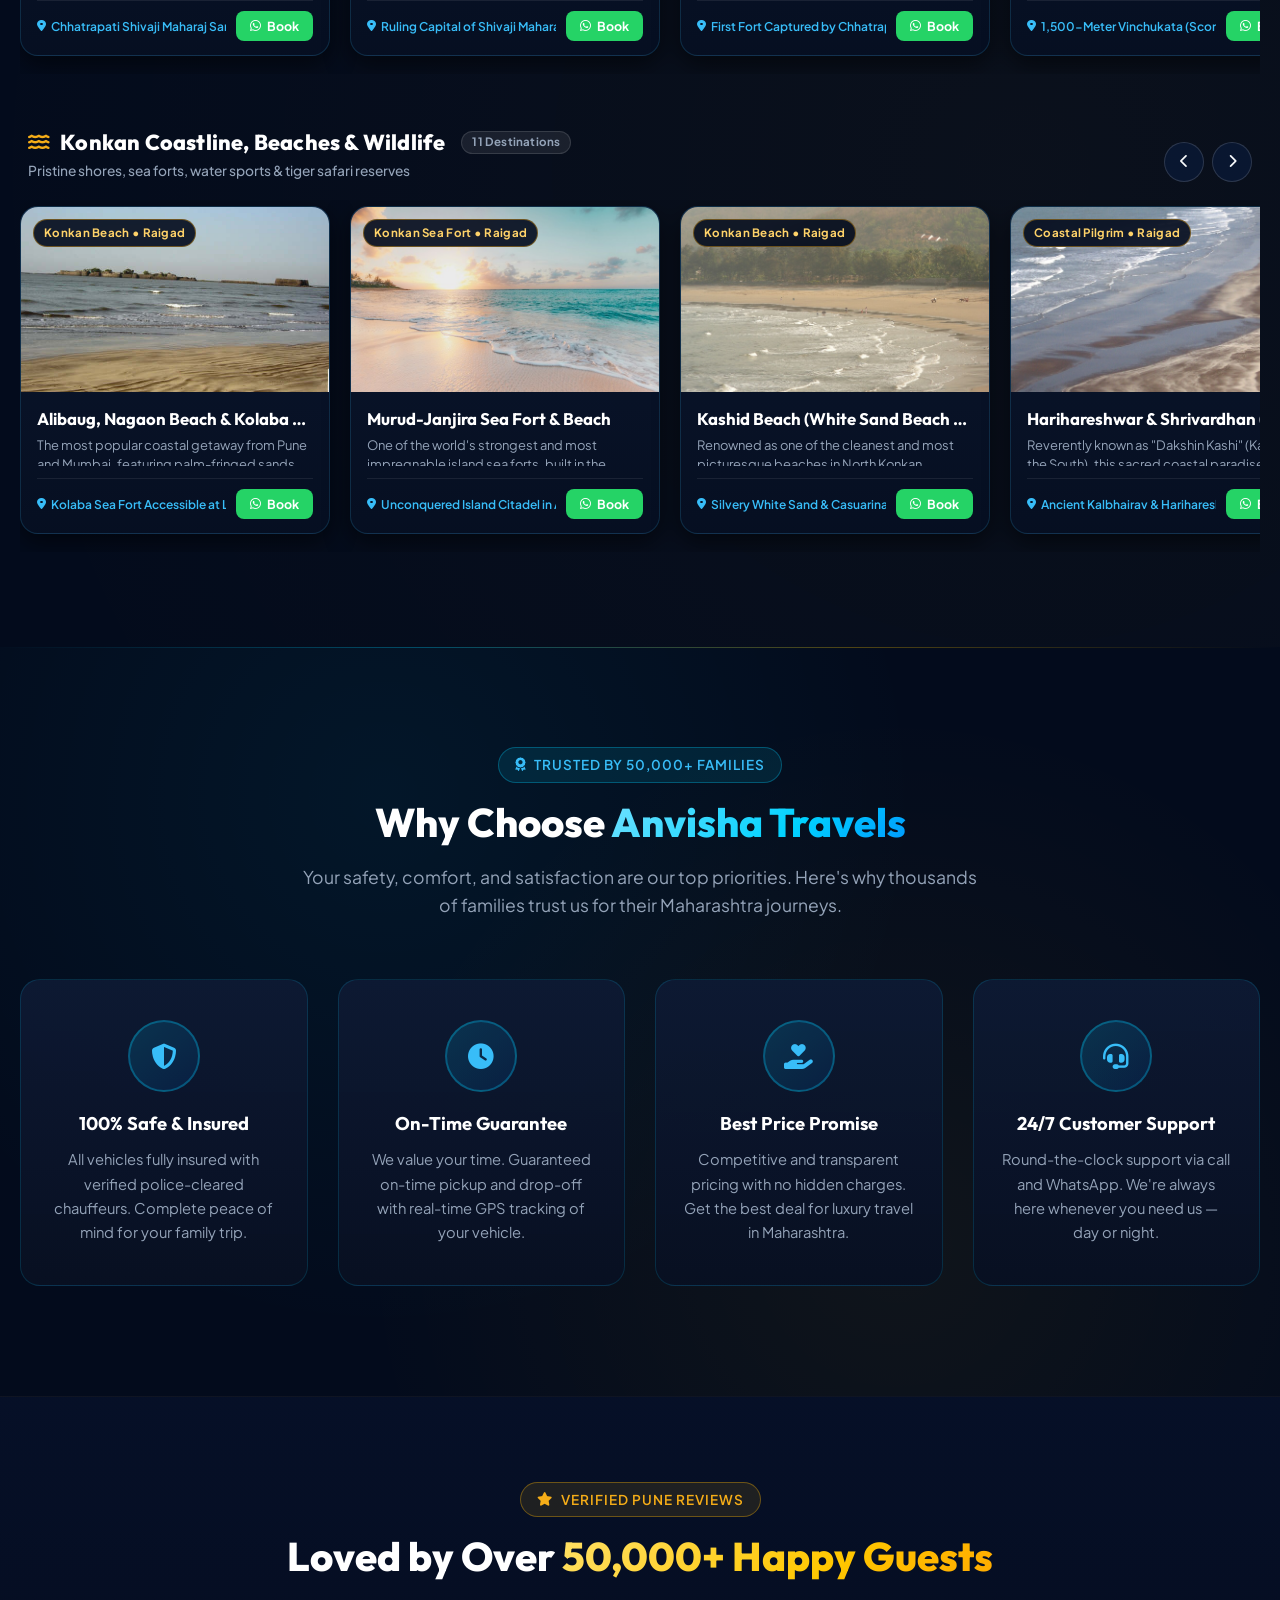
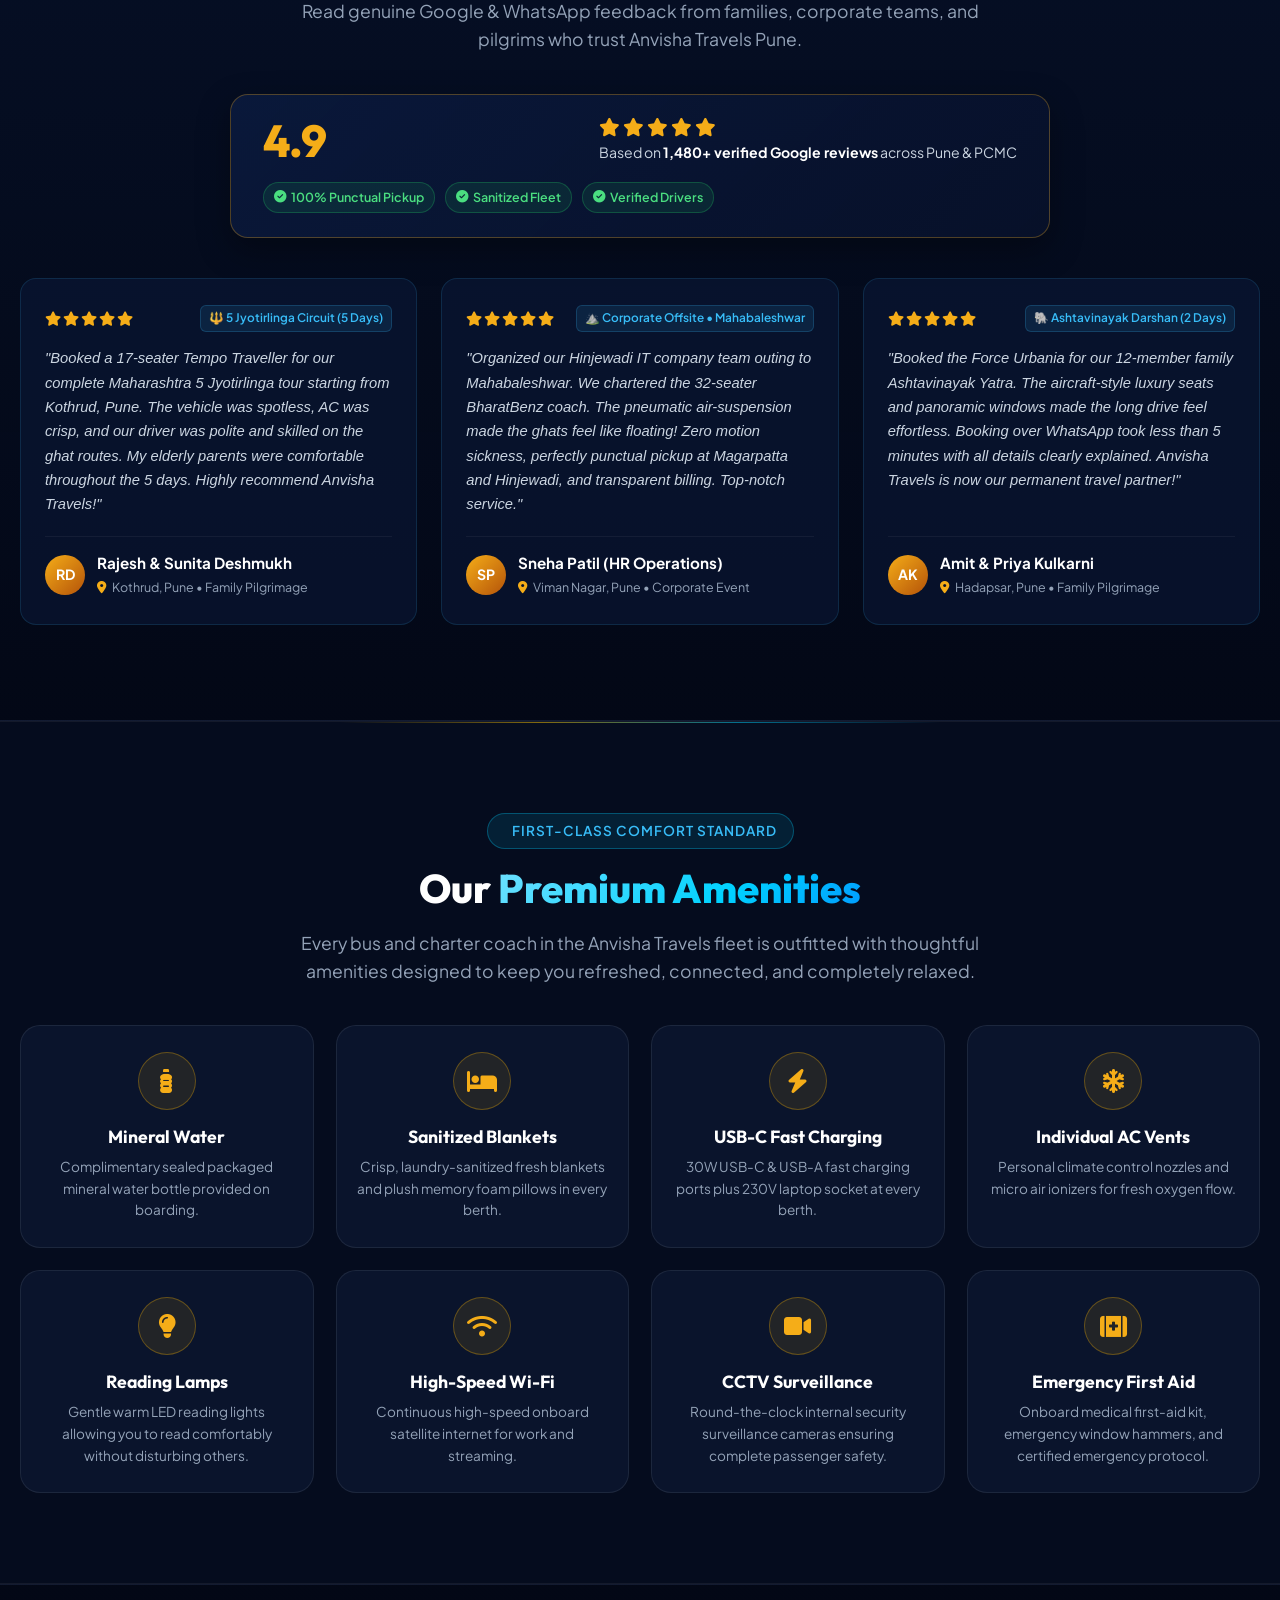
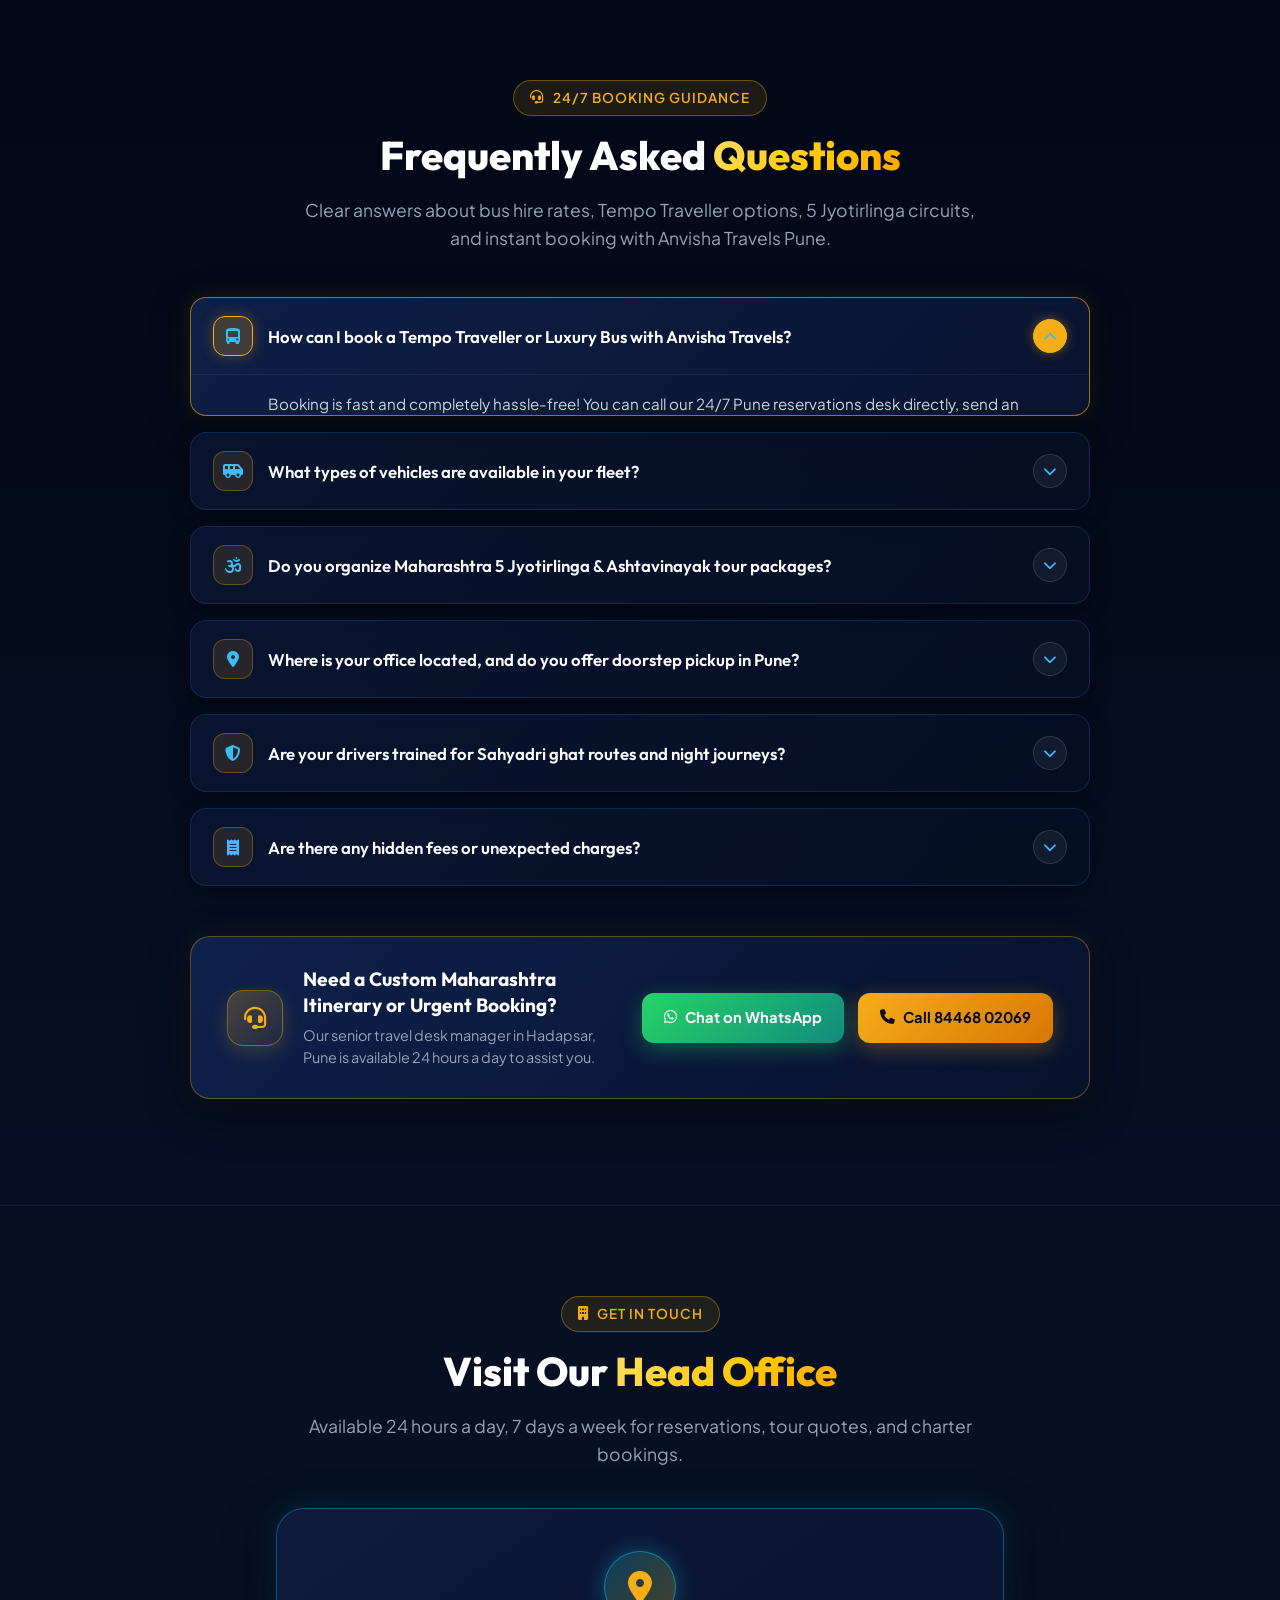
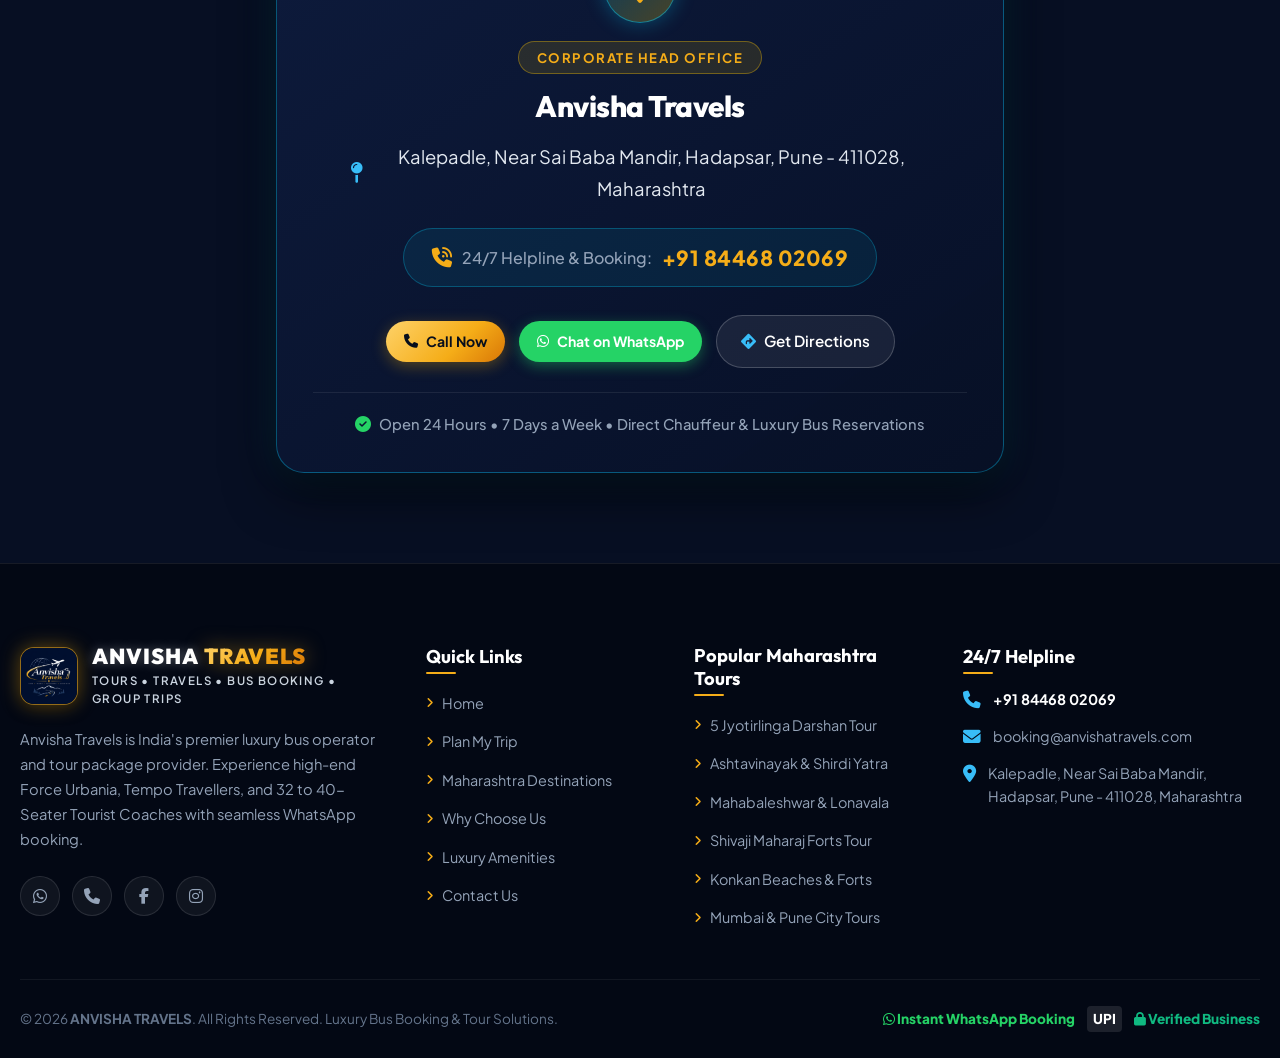
==== commit ab4cc4e4: "refactor: remove fleet showcase section and redesign FAQ accordions and VIP consultation card" ====
--- a/index.html
+++ b/index.html
@@ -371,7 +371,6 @@
       <nav class="nav-menu" id="navMenu">
         <a href="#home" class="nav-link active">Home</a>
         <a href="#planTripSection" class="nav-link">Plan My Trip</a>
-        <a href="#fleetSection" class="nav-link">Luxury Fleet</a>
         <a href="#destinationsSection" class="nav-link">Destinations</a>
         <a href="#whyChooseSection" class="nav-link">Why Choose Us</a>
         <a href="#reviewsSection" class="nav-link">Reviews</a>
@@ -410,7 +409,6 @@
     <div class="drawer-menu-list">
       <a href="#home" class="drawer-link"><i class="fa-solid fa-house"></i> Home</a>
       <a href="#planTripSection" class="drawer-link"><i class="fa-solid fa-map-location-dot"></i> Plan My Trip</a>
-      <a href="#fleetSection" class="drawer-link"><i class="fa-solid fa-van-shuttle"></i> Luxury Fleet</a>
       <a href="#destinationsSection" class="drawer-link"><i class="fa-solid fa-map"></i> Maharashtra Destinations</a>
       <a href="#whyChooseSection" class="drawer-link"><i class="fa-solid fa-award"></i> Why Choose Us</a>
       <a href="#reviewsSection" class="drawer-link"><i class="fa-solid fa-star"></i> Guest Reviews</a>
@@ -689,163 +687,6 @@
   </section>
 
   <!-- ==========================================================================
-       Premier Luxury Fleet Section (Force Urbania, Tempo Traveller, Luxury Coaches)
-       ========================================================================== -->
-  <section class="fleet-section" id="fleetSection">
-    <div class="container">
-      <div class="text-center">
-        <div class="section-tag gold-tag"><i class="fa-solid fa-van-shuttle"></i> Our Luxury Roadways</div>
-        <h2 class="section-title">Pune's Premier <span class="gradient-text-gold">Luxury Fleet</span></h2>
-        <p class="section-subtitle mx-auto">
-          Experience supreme comfort on Maharashtra's highways & Sahyadri ghats. 100% sanitized, fully air-conditioned, and driven by verified highway chauffeurs.
-        </p>
-      </div>
-
-      <div class="fleet-cards-grid">
-        <!-- Fleet Card 1: Force Urbania Luxury Van -->
-        <div class="fleet-card">
-          <div class="fleet-badge-top">Executive Luxury</div>
-          <div class="fleet-card-image-wrap">
-            <img src="assets/images/fleet/urbania-17-seater.png" alt="Force Urbania Luxury Van Hire Pune" class="fleet-card-img" loading="lazy">
-          </div>
-          <div class="fleet-card-body">
-            <div class="fleet-seating-pill">
-              <i class="fa-solid fa-user-group"></i> 13 & 17 Seater Options
-            </div>
-            <h3 class="fleet-card-title">Force Urbania Luxury Van</h3>
-            <p class="fleet-card-desc">
-              World-class aerodynamics with aircraft-style panoramic windows, individual AC vents, and ultra-plush reclining captain seats.
-            </p>
-            <div class="fleet-feature-tags">
-              <span><i class="fa-solid fa-snowflake"></i> Climate Control</span>
-              <span><i class="fa-solid fa-bolt"></i> Fast USB Ports</span>
-              <span><i class="fa-solid fa-chair"></i> Recliner Seats</span>
-              <span><i class="fa-solid fa-suitcase-rolling"></i> Large Boot</span>
-            </div>
-            <div class="fleet-card-footer">
-              <a href="https://wa.me/918446802069?text=Hi%20Anvisha%20Travels,%20I%20want%20to%20inquire%20about%20Force%20Urbania%20rental%20from%20Pune." target="_blank" class="btn-fleet-book">
-                <i class="fa-brands fa-whatsapp"></i> Book on WhatsApp
-              </a>
-            </div>
-          </div>
-        </div>
-
-        <!-- Fleet Card 2: Luxury Tempo Traveller -->
-        <div class="fleet-card featured-fleet-card">
-          <div class="fleet-badge-top gold-badge">Most Popular for Pilgrimage</div>
-          <div class="fleet-card-image-wrap">
-            <img src="assets/images/fleet/tempo-17-seater.png" alt="Tempo Traveller on Rent in Pune" class="fleet-card-img" loading="lazy">
-          </div>
-          <div class="fleet-card-body">
-            <div class="fleet-seating-pill">
-              <i class="fa-solid fa-user-group"></i> 14 & 17 Seater (2x1 Layout)
-            </div>
-            <h3 class="fleet-card-title">Luxury Tempo Traveller</h3>
-            <p class="fleet-card-desc">
-              The gold standard for family pilgrimage circuits, Ashtavinayak, and Shirdi tours. 2x1 pushback leatherette seating with dual high-cooling AC.
-            </p>
-            <div class="fleet-feature-tags">
-              <span><i class="fa-solid fa-snowflake"></i> Dual High AC</span>
-              <span><i class="fa-solid fa-tv"></i> LED Screen & Audio</span>
-              <span><i class="fa-solid fa-shield-halved"></i> Ghats Specialist</span>
-              <span><i class="fa-solid fa-boxes-stacked"></i> Roof Carrier</span>
-            </div>
-            <div class="fleet-card-footer">
-              <a href="https://wa.me/918446802069?text=Hi%20Anvisha%20Travels,%20I%20want%20to%20rent%20a%2017-Seater%20Tempo%20Traveller%20from%20Pune." target="_blank" class="btn-fleet-book">
-                <i class="fa-brands fa-whatsapp"></i> Book on WhatsApp
-              </a>
-            </div>
-          </div>
-        </div>
-
-        <!-- Fleet Card 3: 32-Seater BharatBenz Coach -->
-        <div class="fleet-card">
-          <div class="fleet-badge-top">Air Suspension Ride</div>
-          <div class="fleet-card-image-wrap">
-            <img src="assets/images/fleet/bus-32-bharatbenz.png" alt="32 Seater BharatBenz Coach Rental Pune" class="fleet-card-img" loading="lazy">
-          </div>
-          <div class="fleet-card-body">
-            <div class="fleet-seating-pill">
-              <i class="fa-solid fa-user-group"></i> 32 Passengers (31+1)
-            </div>
-            <h3 class="fleet-card-title">BharatBenz Luxury Coach</h3>
-            <p class="fleet-card-desc">
-              Engineered for whisper-smooth highway transit with pneumatic air-suspension. Perfect for corporate team offsites and wedding party transfers.
-            </p>
-            <div class="fleet-feature-tags">
-              <span><i class="fa-solid fa-wind"></i> Air Suspension</span>
-              <span><i class="fa-solid fa-microphone"></i> PA System</span>
-              <span><i class="fa-solid fa-plug"></i> Mobile Charging</span>
-              <span><i class="fa-solid fa-door-open"></i> Underbelly Bays</span>
-            </div>
-            <div class="fleet-card-footer">
-              <a href="https://wa.me/918446802069?text=Hi%20Anvisha%20Travels,%20I%20want%20to%20hire%20a%2032-Seater%20BharatBenz%20Bus." target="_blank" class="btn-fleet-book">
-                <i class="fa-brands fa-whatsapp"></i> Book on WhatsApp
-              </a>
-            </div>
-          </div>
-        </div>
-
-        <!-- Fleet Card 4: 40-Seater Deluxe Tourist Bus -->
-        <div class="fleet-card">
-          <div class="fleet-badge-top">Large Group Travel</div>
-          <div class="fleet-card-image-wrap">
-            <img src="assets/images/fleet/bus-40-seater.jpg" alt="40 Seater Deluxe Bus Pune" class="fleet-card-img" loading="lazy">
-          </div>
-          <div class="fleet-card-body">
-            <div class="fleet-seating-pill">
-              <i class="fa-solid fa-user-group"></i> 40 Passengers (40+1)
-            </div>
-            <h3 class="fleet-card-title">40-Seater Deluxe Bus</h3>
-            <p class="fleet-card-desc">
-              High-capacity luxury coach for large family weddings, school trips, and pilgrimage delegations across Maharashtra and Goa.
-            </p>
-            <div class="fleet-feature-tags">
-              <span><i class="fa-solid fa-snowflake"></i> High Output AC</span>
-              <span><i class="fa-solid fa-volume-high"></i> Stereo Audio</span>
-              <span><i class="fa-solid fa-suitcase"></i> Giant Boot</span>
-              <span><i class="fa-solid fa-shield-heart"></i> GPS Tracking</span>
-            </div>
-            <div class="fleet-card-footer">
-              <a href="https://wa.me/918446802069?text=Hi%20Anvisha%20Travels,%20I%20want%20to%20book%20a%2040-Seater%20Deluxe%20Bus." target="_blank" class="btn-fleet-book">
-                <i class="fa-brands fa-whatsapp"></i> Book on WhatsApp
-              </a>
-            </div>
-          </div>
-        </div>
-
-        <!-- Fleet Card 5: Toyota Innova Crysta -->
-        <div class="fleet-card">
-          <div class="fleet-badge-top">VIP Chauffeur Cab</div>
-          <div class="fleet-card-image-wrap">
-            <img src="assets/images/fleet-car.jpg" alt="Innova Crysta Rental Pune" class="fleet-card-img" loading="lazy">
-          </div>
-          <div class="fleet-card-body">
-            <div class="fleet-seating-pill">
-              <i class="fa-solid fa-user-group"></i> 6+1 Passengers
-            </div>
-            <h3 class="fleet-card-title">Toyota Innova Crysta</h3>
-            <p class="fleet-card-desc">
-              Unmatched comfort for smaller family getaways, VIP darshan visits to Shirdi, and punctual Pune to Mumbai international airport transfers.
-            </p>
-            <div class="fleet-feature-tags">
-              <span><i class="fa-solid fa-star"></i> Captain Seats</span>
-              <span><i class="fa-solid fa-shield-halved"></i> 7 Airbags Safety</span>
-              <span><i class="fa-solid fa-plane-departure"></i> Airport Drop</span>
-              <span><i class="fa-solid fa-clock"></i> 24/7 Available</span>
-            </div>
-            <div class="fleet-card-footer">
-              <a href="https://wa.me/918446802069?text=Hi%20Anvisha%20Travels,%20I%20want%20to%20book%20an%20Innova%20Crysta%20from%20Pune." target="_blank" class="btn-fleet-book">
-                <i class="fa-brands fa-whatsapp"></i> Book on WhatsApp
-              </a>
-            </div>
-          </div>
-        </div>
-      </div>
-    </div>
-  </section>
-
-  <!-- ==========================================================================
        Maharashtra Destination Circuits: Horizontal Swipeable Carousels
        ========================================================================== -->
   <section class="destinations-section" id="destinationsSection">
@@ -2016,7 +1857,7 @@
   <section class="faq-section" id="faqSection">
     <div class="container">
       <div class="text-center reveal-on-scroll">
-        <div class="section-tag gold-tag"><i class="fa-solid fa-circle-question"></i> FAQs & Guidance</div>
+        <div class="section-tag gold-tag"><i class="fa-solid fa-headset"></i> 24/7 Booking Guidance</div>
         <h2 class="section-title">Frequently Asked <span class="gradient-text-gold">Questions</span></h2>
         <p class="section-subtitle mx-auto">
           Clear answers about bus hire rates, Tempo Traveller options, 5 Jyotirlinga circuits, and instant booking with Anvisha Travels Pune.
@@ -2027,31 +1868,45 @@
         <!-- FAQ 1 -->
         <details class="faq-item" open>
           <summary class="faq-question">
-            <span><i class="fa-solid fa-bus-simple faq-icon-inline"></i> How can I book a Tempo Traveller or Luxury Bus with Anvisha Travels?</span>
-            <i class="fa-solid fa-chevron-down faq-chevron"></i>
+            <div class="faq-q-left">
+              <div class="faq-q-icon"><i class="fa-solid fa-bus-simple"></i></div>
+              <span class="faq-q-title">How can I book a Tempo Traveller or Luxury Bus with Anvisha Travels?</span>
+            </div>
+            <div class="faq-toggle-pill"><i class="fa-solid fa-chevron-down"></i></div>
           </summary>
           <div class="faq-answer">
             <p>
-              Booking is fast and hassle-free! You can call our 24/7 Pune reservations desk at <a href="tel:+918446802069" class="faq-link">+91 84468 02069</a>, click our <a href="https://wa.me/918446802069" target="_blank" class="faq-link">WhatsApp button</a> to chat directly, or submit your details in the "Plan My Trip" form above. We provide instant vehicle availability and transparent fixed quotes within 5 minutes.
+              Booking is fast and completely hassle-free! You can call our 24/7 Pune reservations desk directly, send an instant WhatsApp message with your travel destination and dates, or submit your details in the "Plan My Trip" console above. You will receive an all-inclusive quote and coach confirmation within 5 minutes.
             </p>
+            <div class="faq-answer-actions">
+              <a href="https://wa.me/918446802069?text=Hi%20Anvisha%20Travels,%20I%20want%20to%20book%20a%20tour%20package." target="_blank" class="faq-chip-btn chip-whatsapp">
+                <i class="fa-brands fa-whatsapp"></i> Chat on WhatsApp
+              </a>
+              <a href="tel:+918446802069" class="faq-chip-btn chip-call">
+                <i class="fa-solid fa-phone"></i> Call +91 84468 02069
+              </a>
+            </div>
           </div>
         </details>
 
         <!-- FAQ 2 -->
         <details class="faq-item">
           <summary class="faq-question">
-            <span><i class="fa-solid fa-van-shuttle faq-icon-inline"></i> What types of vehicles are available in your fleet?</span>
-            <i class="fa-solid fa-chevron-down faq-chevron"></i>
+            <div class="faq-q-left">
+              <div class="faq-q-icon"><i class="fa-solid fa-van-shuttle"></i></div>
+              <span class="faq-q-title">What types of vehicles are available in your fleet?</span>
+            </div>
+            <div class="faq-toggle-pill"><i class="fa-solid fa-chevron-down"></i></div>
           </summary>
           <div class="faq-answer">
             <p>
-              We operate Maharashtra's premier modern fleet, including:
+              We operate Maharashtra's premier modern fleet, maintained to the highest hygiene and safety standards:
             </p>
-            <ul class="faq-list">
-              <li><strong>Force Urbania Luxury Vans:</strong> 13-Seater and 17-Seater ultra-luxury configurations with aircraft styling.</li>
-              <li><strong>Luxury Tempo Travellers:</strong> 14-Seater and 17-Seater 2x1 pushback seats with dual AC and luggage carriers.</li>
-              <li><strong>Tourist Coaches & Deluxe Buses:</strong> 32-Seater, 35-Seater, and 40-Seater air-conditioned coaches.</li>
-              <li><strong>Premium Fleet:</strong> BharatBenz luxury coaches, Volvo 9600 sleepers, and Toyota Innova Crysta for VIP transfers.</li>
+            <ul class="faq-luxury-list">
+              <li><i class="fa-solid fa-circle-check"></i> <strong>Force Urbania Luxury Vans:</strong> 13-Seater and 17-Seater ultra-luxury configurations with aircraft styling and reclining captain seats.</li>
+              <li><i class="fa-solid fa-circle-check"></i> <strong>Luxury Tempo Travellers:</strong> 14-Seater and 17-Seater 2x1 pushback seats with dual AC and overhead luggage racks.</li>
+              <li><i class="fa-solid fa-circle-check"></i> <strong>Tourist Coaches & Deluxe Buses:</strong> 32-Seater, 35-Seater, and 40-Seater air-conditioned coaches for large groups.</li>
+              <li><i class="fa-solid fa-circle-check"></i> <strong>Executive Chauffeur Fleet:</strong> BharatBenz luxury coaches, Volvo 9600 sleepers, and Toyota Innova Crysta for VIP transfers.</li>
             </ul>
           </div>
         </details>
@@ -2059,17 +1914,20 @@
         <!-- FAQ 3 -->
         <details class="faq-item">
           <summary class="faq-question">
-            <span><i class="fa-solid fa-om faq-icon-inline"></i> Do you organize Maharashtra 5 Jyotirlinga & Ashtavinayak tour packages?</span>
-            <i class="fa-solid fa-chevron-down faq-chevron"></i>
+            <div class="faq-q-left">
+              <div class="faq-q-icon"><i class="fa-solid fa-om"></i></div>
+              <span class="faq-q-title">Do you organize Maharashtra 5 Jyotirlinga & Ashtavinayak tour packages?</span>
+            </div>
+            <div class="faq-toggle-pill"><i class="fa-solid fa-chevron-down"></i></div>
           </summary>
           <div class="faq-answer">
             <p>
               Yes! Anvisha Travels is Pune's leading specialist for Maharashtra pilgrimage circuits:
             </p>
-            <ul class="faq-list">
-              <li><strong>5 Jyotirlinga Darshan:</strong> Trimbakeshwar (Nashik), Bhimashankar (Pune), Grishneshwar (Sambhajinagar), Parli Vaijnath (Beed), and Aundha Nagnath (Hingoli).</li>
-              <li><strong>Ashtavinayak Circuit:</strong> Complete 8 sacred Ganpati temples in 2-day or 3-day customized itineraries.</li>
-              <li><strong>Other Popular Shrines:</strong> Shirdi Sai Baba, Pandharpur Vitthal Mandir, Kolhapur Mahalakshmi, Tuljapur Bhavani, and Akkalkot Swami Samarth.</li>
+            <ul class="faq-luxury-list">
+              <li><i class="fa-solid fa-circle-check"></i> <strong>5 Jyotirlinga Darshan:</strong> Trimbakeshwar (Nashik), Bhimashankar (Pune), Grishneshwar (Sambhajinagar), Parli Vaijnath (Beed), and Aundha Nagnath (Hingoli).</li>
+              <li><i class="fa-solid fa-circle-check"></i> <strong>Ashtavinayak Circuit:</strong> Complete 8 sacred Ganpati temples in 2-day or 3-day customized itineraries with doorstep pickup.</li>
+              <li><i class="fa-solid fa-circle-check"></i> <strong>Other Holy Shrines:</strong> Shirdi Sai Baba, Pandharpur Vitthal Mandir, Kolhapur Mahalakshmi, Tuljapur Bhavani, and Akkalkot Swami Samarth.</li>
             </ul>
           </div>
         </details>
@@ -2077,12 +1935,15 @@
         <!-- FAQ 4 -->
         <details class="faq-item">
           <summary class="faq-question">
-            <span><i class="fa-solid fa-location-dot faq-icon-inline"></i> Where is your office located, and do you offer doorstep pickup in Pune?</span>
-            <i class="fa-solid fa-chevron-down faq-chevron"></i>
+            <div class="faq-q-left">
+              <div class="faq-q-icon"><i class="fa-solid fa-location-dot"></i></div>
+              <span class="faq-q-title">Where is your office located, and do you offer doorstep pickup in Pune?</span>
+            </div>
+            <div class="faq-toggle-pill"><i class="fa-solid fa-chevron-down"></i></div>
           </summary>
           <div class="faq-answer">
             <p>
-              Our Corporate Head Office is located at <strong>Kalepadle, Near Sai Baba Mandir, Hadapsar, Pune - 411028</strong>. We provide on-time doorstep pickup from all areas of Pune and PCMC, including Hadapsar, Magarpatta, Kharadi, Viman Nagar, Kothrud, Hinjewadi, Wakad, Baner, and Pune Station.
+              Our Corporate Head Office is located at <strong>Kalepadle, Near Sai Baba Mandir, Hadapsar, Pune - 411028</strong>. We provide on-time doorstep pickup from all areas of Pune and PCMC, including Hadapsar, Magarpatta, Kharadi, Viman Nagar, Kothrud, Hinjewadi, Wakad, Baner, and Pune Railway Station.
             </p>
           </div>
         </details>
@@ -2090,12 +1951,15 @@
         <!-- FAQ 5 -->
         <details class="faq-item">
           <summary class="faq-question">
-            <span><i class="fa-solid fa-shield-halved faq-icon-inline"></i> Are your drivers trained for Sahyadri ghat routes and night journeys?</span>
-            <i class="fa-solid fa-chevron-down faq-chevron"></i>
+            <div class="faq-q-left">
+              <div class="faq-q-icon"><i class="fa-solid fa-shield-halved"></i></div>
+              <span class="faq-q-title">Are your drivers trained for Sahyadri ghat routes and night journeys?</span>
+            </div>
+            <div class="faq-toggle-pill"><i class="fa-solid fa-chevron-down"></i></div>
           </summary>
           <div class="faq-answer">
             <p>
-              Yes. All Anvisha Travels chauffeurs are police-verified, background-checked, and hold commercial heavy passenger vehicle licenses. They have 8+ years of dedicated mountain-driving experience on tough Sahyadri ghat roads (Mahabaleshwar, Khandala, Malshej, Amboli) and follow defensive driving standards.
+              Yes, 100% of our chauffeurs are police-verified, background-checked, and hold commercial heavy passenger vehicle licenses. They have 8+ years of dedicated mountain-driving experience on tough Sahyadri ghat roads (Mahabaleshwar, Khandala, Malshej, Amboli) and follow strict defensive driving protocols.
             </p>
           </div>
         </details>
@@ -2103,28 +1967,34 @@
         <!-- FAQ 6 -->
         <details class="faq-item">
           <summary class="faq-question">
-            <span><i class="fa-solid fa-receipt faq-icon-inline"></i> Are there any hidden fees or unexpected charges?</span>
-            <i class="fa-solid fa-chevron-down faq-chevron"></i>
+            <div class="faq-q-left">
+              <div class="faq-q-icon"><i class="fa-solid fa-receipt"></i></div>
+              <span class="faq-q-title">Are there any hidden fees or unexpected charges?</span>
+            </div>
+            <div class="faq-toggle-pill"><i class="fa-solid fa-chevron-down"></i></div>
           </summary>
           <div class="faq-answer">
             <p>
-              Never. We believe in 100% transparent pricing. Your written quote clearly itemizes vehicle rental, driver allowance (bata), fuel, and toll/parking terms. There are never any surprises or hidden surcharges at the end of your trip.
+              Never. We strictly follow a 100% transparent pricing policy. Your written quote clearly itemizes vehicle rental, driver allowance (bata), fuel, and toll/parking terms. There are never any surprises or hidden surcharges at the end of your journey.
             </p>
           </div>
         </details>
       </div>
 
-      <!-- FAQ CTA Footer -->
+      <!-- FAQ CTA Footer (VIP Concierge Card) -->
       <div class="faq-cta-box reveal-on-scroll">
-        <div class="faq-cta-text">
-          <h4>Have a custom tour requirement or need an outstation package quote?</h4>
-          <p>Our senior travel desk manager is ready to assist you 24 hours a day.</p>
-        </div>
-        <div class="faq-cta-buttons">
-          <a href="https://wa.me/918446802069?text=Hi%20Anvisha%20Travels,%20I%20have%20a%20question%20about%20booking%20a%20tour%20package." target="_blank" class="btn btn-whatsapp">
-            <i class="fa-brands fa-whatsapp"></i> Ask on WhatsApp
+        <div class="faq-cta-left">
+          <div class="faq-cta-icon-circle"><i class="fa-solid fa-headset"></i></div>
+          <div class="faq-cta-text">
+            <h4>Need a Custom Maharashtra Itinerary or Urgent Booking?</h4>
+            <p>Our senior travel desk manager in Hadapsar, Pune is available 24 hours a day to assist you.</p>
+          </div>
+        </div>
+        <div class="faq-cta-actions">
+          <a href="https://wa.me/918446802069?text=Hi%20Anvisha%20Travels,%20I%20have%20a%20question%20about%20booking%20a%20tour%20package." target="_blank" class="faq-btn-whatsapp">
+            <i class="fa-brands fa-whatsapp"></i> Chat on WhatsApp
           </a>
-          <a href="tel:+918446802069" class="btn btn-primary">
+          <a href="tel:+918446802069" class="faq-btn-call">
             <i class="fa-solid fa-phone"></i> Call 84468 02069
           </a>
         </div>
--- a/css/style.css
+++ b/css/style.css
@@ -5488,18 +5488,18 @@
 }
 
 /* ==========================================================================
-   FAQ Section Styles - Google Rich Snippet & Accordion UX
+   Luxury FAQ Accordion & VIP Concierge Card Styles (Satisfying, Rich & Beautiful)
    ========================================================================== */
 .faq-section {
-  padding: 90px 0 100px;
+  padding: 95px 0 105px;
   position: relative;
-  background: linear-gradient(180deg, rgba(3, 11, 28, 0.85) 0%, rgba(6, 17, 43, 0.95) 100%);
+  background: linear-gradient(180deg, rgba(3, 8, 22, 0.95) 0%, rgba(6, 15, 38, 0.98) 100%);
   border-top: 1px solid rgba(255, 255, 255, 0.05);
   border-bottom: 1px solid rgba(255, 255, 255, 0.05);
 }
 
 .faq-accordion-container {
-  max-width: 920px;
+  max-width: 900px;
   margin: 45px auto 0;
   display: flex;
   flex-direction: column;
@@ -5507,80 +5507,122 @@
 }
 
 .faq-item {
-  background: rgba(10, 24, 56, 0.55);
-  border: 1px solid rgba(56, 189, 248, 0.12);
-  border-radius: 14px;
+  background: linear-gradient(135deg, rgba(11, 24, 56, 0.7) 0%, rgba(6, 15, 36, 0.85) 100%);
+  border: 1px solid rgba(56, 189, 248, 0.15);
+  border-radius: 16px;
   overflow: hidden;
   transition: all 0.28s cubic-bezier(0.16, 1, 0.3, 1);
-  backdrop-filter: blur(12px);
-  -webkit-backdrop-filter: blur(12px);
+  box-shadow: 0 6px 20px rgba(0, 0, 0, 0.35);
 }
 
 .faq-item:hover {
-  border-color: rgba(245, 173, 24, 0.35);
-  background: rgba(12, 29, 68, 0.75);
-  box-shadow: 0 8px 28px rgba(0, 0, 0, 0.35);
-  transform: translateY(-1px);
+  border-color: rgba(245, 173, 24, 0.45);
+  background: linear-gradient(135deg, rgba(14, 30, 68, 0.85) 0%, rgba(8, 19, 44, 0.95) 100%);
+  box-shadow: 0 10px 30px rgba(0, 0, 0, 0.45), 0 0 20px rgba(245, 173, 24, 0.08);
+  transform: translateY(-2px);
 }
 
 .faq-item[open] {
-  border-color: rgba(245, 173, 24, 0.45);
-  background: rgba(12, 29, 68, 0.85);
-  box-shadow: 0 12px 32px rgba(245, 173, 24, 0.08);
+  border-color: rgba(245, 173, 24, 0.6);
+  background: linear-gradient(135deg, rgba(16, 34, 76, 0.9) 0%, rgba(9, 20, 48, 0.98) 100%);
+  box-shadow: 0 12px 36px rgba(0, 0, 0, 0.5), 0 0 25px rgba(245, 173, 24, 0.12);
 }
 
 .faq-question {
   display: flex;
   align-items: center;
   justify-content: space-between;
-  padding: 20px 24px;
+  padding: 18px 22px;
   cursor: pointer;
   list-style: none;
+  user-select: none;
+  gap: 16px;
+}
+
+.faq-question::-webkit-details-marker {
+  display: none;
+}
+
+.faq-q-left {
+  display: flex;
+  align-items: center;
+  gap: 15px;
+  flex: 1;
+}
+
+.faq-q-icon {
+  width: 40px;
+  height: 40px;
+  border-radius: 12px;
+  background: rgba(245, 173, 24, 0.12);
+  border: 1px solid rgba(245, 173, 24, 0.3);
+  color: #f5ad18;
+  display: flex;
+  align-items: center;
+  justify-content: center;
+  font-size: 1rem;
+  flex-shrink: 0;
+  transition: all 0.25s ease;
+}
+
+.faq-item:hover .faq-q-icon,
+.faq-item[open] .faq-q-icon {
+  background: rgba(245, 173, 24, 0.22);
+  border-color: #f5ad18;
+  color: #fed269;
+  box-shadow: 0 0 14px rgba(245, 173, 24, 0.3);
+}
+
+.faq-q-title {
   font-family: 'Outfit', sans-serif;
   font-size: 1.05rem;
   font-weight: 600;
-  color: #f1f5f9;
-  user-select: none;
+  color: #f8fafc;
+  line-height: 1.4;
   transition: color 0.2s ease;
 }
 
-.faq-question::-webkit-details-marker {
-  display: none;
-}
-
-.faq-icon-inline {
-  color: #f5ad18;
-  margin-right: 12px;
-  font-size: 1rem;
-}
-
-.faq-chevron {
+.faq-item:hover .faq-q-title,
+.faq-item[open] .faq-q-title {
+  color: #ffffff;
+}
+
+.faq-toggle-pill {
+  width: 34px;
+  height: 34px;
+  border-radius: 50%;
+  background: rgba(255, 255, 255, 0.05);
+  border: 1px solid rgba(255, 255, 255, 0.12);
   color: #94a3b8;
-  font-size: 0.9rem;
-  transition: transform 0.3s cubic-bezier(0.16, 1, 0.3, 1), color 0.2s ease;
-  margin-left: 16px;
+  display: flex;
+  align-items: center;
+  justify-content: center;
+  font-size: 0.85rem;
   flex-shrink: 0;
-}
-
-.faq-item[open] .faq-chevron {
+  transition: transform 0.3s cubic-bezier(0.16, 1, 0.3, 1), background 0.25s, color 0.25s, border-color 0.25s;
+}
+
+.faq-item[open] .faq-toggle-pill {
   transform: rotate(180deg);
-  color: #f5ad18;
+  background: #f5ad18;
+  border-color: #f5ad18;
+  color: #030816;
+  box-shadow: 0 0 12px rgba(245, 173, 24, 0.4);
 }
 
 .faq-answer {
-  padding: 0 24px 22px 24px;
+  padding: 16px 24px 24px 77px;
   color: #cbd5e1;
   font-size: 0.95rem;
-  line-height: 1.7;
-  border-top: 1px solid rgba(255, 255, 255, 0.04);
-  padding-top: 16px;
-  animation: faqFadeSlideIn 0.25s ease-out;
-}
-
-@keyframes faqFadeSlideIn {
+  line-height: 1.75;
+  border-top: 1px solid rgba(255, 255, 255, 0.05);
+  animation: faqSlideFadeIn 0.28s ease-out;
+}
+
+@keyframes faqSlideFadeIn {
   from {
     opacity: 0;
-    transform: translateY(-6px);
+    transform: translateY(-8px);
   }
   to {
     opacity: 1;
@@ -5588,65 +5630,193 @@
   }
 }
 
-.faq-link {
-  color: #38bdf8;
-  text-decoration: underline;
-  text-underline-offset: 3px;
-  font-weight: 500;
-  transition: color 0.2s;
-}
-
-.faq-link:hover {
+.faq-answer p {
+  margin-bottom: 12px;
+  color: #cbd5e1;
+}
+
+.faq-answer p strong {
+  color: #ffffff;
+}
+
+.faq-answer-actions {
+  display: flex;
+  flex-wrap: wrap;
+  gap: 12px;
+  margin-top: 14px;
+}
+
+.faq-chip-btn {
+  display: inline-flex;
+  align-items: center;
+  gap: 7px;
+  padding: 8px 16px;
+  border-radius: 999px;
+  font-size: 0.85rem;
+  font-weight: 600;
+  text-decoration: none;
+  transition: all 0.22s ease;
+}
+
+.faq-chip-btn.chip-whatsapp {
+  background: rgba(37, 211, 102, 0.15);
+  border: 1px solid rgba(37, 211, 102, 0.4);
+  color: #25d366;
+}
+
+.faq-chip-btn.chip-whatsapp:hover {
+  background: #25d366;
+  color: #ffffff;
+  box-shadow: 0 4px 14px rgba(37, 211, 102, 0.4);
+  transform: translateY(-2px);
+}
+
+.faq-chip-btn.chip-call {
+  background: rgba(245, 173, 24, 0.12);
+  border: 1px solid rgba(245, 173, 24, 0.35);
   color: #f5ad18;
 }
 
-.faq-list {
-  margin: 10px 0 0 16px;
+.faq-chip-btn.chip-call:hover {
+  background: #f5ad18;
+  color: #030816;
+  box-shadow: 0 4px 14px rgba(245, 173, 24, 0.4);
+  transform: translateY(-2px);
+}
+
+.faq-luxury-list {
+  list-style: none;
   padding: 0;
-  list-style-type: disc;
-}
-
-.faq-list li {
-  margin-bottom: 8px;
+  margin: 12px 0 0 0;
+  display: flex;
+  flex-direction: column;
+  gap: 9px;
+}
+
+.faq-luxury-list li {
+  display: flex;
+  align-items: flex-start;
+  gap: 10px;
   color: #cbd5e1;
-}
-
-.faq-list li strong {
-  color: #f8fafc;
-}
-
+  font-size: 0.92rem;
+  line-height: 1.55;
+}
+
+.faq-luxury-list li i {
+  color: #f5ad18;
+  margin-top: 4px;
+  font-size: 0.85rem;
+  flex-shrink: 0;
+}
+
+.faq-luxury-list li strong {
+  color: #ffffff;
+}
+
+/* --------------------------------------------------------------------------
+   FAQ Bottom Consultation Card (VIP Concierge Card)
+   -------------------------------------------------------------------------- */
 .faq-cta-box {
-  max-width: 920px;
+  max-width: 900px;
   margin: 50px auto 0;
-  background: linear-gradient(135deg, rgba(16, 37, 85, 0.75) 0%, rgba(9, 21, 51, 0.85) 100%);
-  border: 1px solid rgba(245, 173, 24, 0.25);
-  border-radius: 18px;
-  padding: 28px 36px;
+  background: linear-gradient(135deg, rgba(16, 36, 82, 0.9) 0%, rgba(8, 18, 44, 0.98) 100%);
+  border: 1px solid rgba(245, 173, 24, 0.35);
+  border-radius: 20px;
+  padding: 30px 36px;
   display: flex;
   align-items: center;
   justify-content: space-between;
-  gap: 24px;
-  box-shadow: 0 16px 40px rgba(0, 0, 0, 0.4);
+  gap: 30px;
+  box-shadow: 0 16px 44px rgba(0, 0, 0, 0.45), 0 0 30px rgba(245, 173, 24, 0.08);
+}
+
+.faq-cta-left {
+  display: flex;
+  align-items: center;
+  gap: 20px;
+  flex: 1;
+}
+
+.faq-cta-icon-circle {
+  width: 56px;
+  height: 56px;
+  border-radius: 16px;
+  background: linear-gradient(135deg, rgba(245, 173, 24, 0.25) 0%, rgba(245, 173, 24, 0.08) 100%);
+  border: 1px solid rgba(245, 173, 24, 0.4);
+  color: #f5ad18;
+  display: flex;
+  align-items: center;
+  justify-content: center;
+  font-size: 1.4rem;
+  flex-shrink: 0;
+  box-shadow: 0 6px 18px rgba(245, 173, 24, 0.2);
 }
 
 .faq-cta-text h4 {
   font-family: 'Outfit', sans-serif;
-  font-size: 1.15rem;
+  font-size: 1.2rem;
   font-weight: 700;
   color: #ffffff;
   margin-bottom: 6px;
+  line-height: 1.35;
 }
 
 .faq-cta-text p {
   color: #94a3b8;
   font-size: 0.9rem;
   margin: 0;
-}
-
-.faq-cta-buttons {
-  display: flex;
-  gap: 12px;
+  line-height: 1.5;
+}
+
+.faq-cta-actions {
+  display: flex;
+  align-items: center;
+  gap: 14px;
   flex-shrink: 0;
+}
+
+.faq-btn-whatsapp {
+  display: inline-flex;
+  align-items: center;
+  gap: 8px;
+  background: linear-gradient(135deg, #25d366 0%, #128c7e 100%);
+  color: #ffffff !important;
+  font-weight: 700;
+  font-size: 0.92rem;
+  padding: 13px 22px;
+  border-radius: 12px;
+  text-decoration: none;
+  transition: all 0.24s cubic-bezier(0.16, 1, 0.3, 1);
+  box-shadow: 0 6px 20px rgba(37, 211, 102, 0.35);
+  white-space: nowrap;
+}
+
+.faq-btn-whatsapp:hover {
+  background: linear-gradient(135deg, #2ae972 0%, #179e8e 100%);
+  transform: translateY(-2px);
+  box-shadow: 0 10px 28px rgba(37, 211, 102, 0.5);
+}
+
+.faq-btn-call {
+  display: inline-flex;
+  align-items: center;
+  gap: 8px;
+  background: linear-gradient(135deg, #f5ad18 0%, #d97706 100%);
+  color: #030816 !important;
+  font-weight: 700;
+  font-size: 0.92rem;
+  padding: 13px 22px;
+  border-radius: 12px;
+  text-decoration: none;
+  transition: all 0.24s cubic-bezier(0.16, 1, 0.3, 1);
+  box-shadow: 0 6px 20px rgba(245, 173, 24, 0.3);
+  white-space: nowrap;
+}
+
+.faq-btn-call:hover {
+  background: linear-gradient(135deg, #fed269 0%, #f5ad18 100%);
+  transform: translateY(-2px);
+  box-shadow: 0 10px 28px rgba(245, 173, 24, 0.45);
 }
 
 @media (max-width: 768px) {
@@ -5654,199 +5824,44 @@
     padding: 60px 0 70px;
   }
   .faq-question {
-    font-size: 0.95rem;
-    padding: 16px 18px;
+    padding: 16px 16px;
+  }
+  .faq-q-left {
+    gap: 12px;
+  }
+  .faq-q-icon {
+    width: 34px;
+    height: 34px;
+    font-size: 0.88rem;
+  }
+  .faq-q-title {
+    font-size: 0.96rem;
   }
   .faq-answer {
-    padding: 0 18px 18px 18px;
+    padding: 14px 18px 20px 18px;
     font-size: 0.88rem;
   }
   .faq-cta-box {
     flex-direction: column;
     text-align: center;
     padding: 24px 20px;
-    margin-top: 35px;
-  }
-  .faq-cta-buttons {
+    gap: 20px;
+  }
+  .faq-cta-left {
+    flex-direction: column;
+    text-align: center;
+    gap: 14px;
+  }
+  .faq-cta-actions {
     width: 100%;
     flex-direction: column;
-  }
-  .faq-cta-buttons .btn {
+    gap: 10px;
+  }
+  .faq-btn-whatsapp,
+  .faq-btn-call {
     width: 100%;
     justify-content: center;
   }
-}
-
-/* ==========================================================================
-   Premier Luxury Fleet Showcase Styles (Satisfying, High-End & 120 FPS)
-   ========================================================================== */
-.fleet-section {
-  padding: 85px 0 95px;
-  position: relative;
-  background: linear-gradient(180deg, rgba(3, 8, 22, 0.95) 0%, rgba(6, 16, 40, 0.98) 100%);
-  border-bottom: 1px solid rgba(255, 255, 255, 0.05);
-}
-
-.fleet-cards-grid {
-  display: grid;
-  grid-template-columns: repeat(auto-fit, minmax(310px, 1fr));
-  gap: 26px;
-  margin-top: 45px;
-}
-
-.fleet-card {
-  position: relative;
-  background: rgba(10, 24, 56, 0.65);
-  border: 1px solid rgba(56, 189, 248, 0.16);
-  border-radius: 18px;
-  overflow: hidden;
-  display: flex;
-  flex-direction: column;
-  transition: transform 0.28s cubic-bezier(0.16, 1, 0.3, 1), border-color 0.28s, box-shadow 0.28s;
-  box-shadow: 0 10px 30px rgba(0, 0, 0, 0.35);
-}
-
-.fleet-card:hover {
-  transform: translateY(-5px);
-  border-color: rgba(245, 173, 24, 0.5);
-  box-shadow: 0 18px 40px rgba(245, 173, 24, 0.12), 0 10px 25px rgba(0, 0, 0, 0.5);
-}
-
-.featured-fleet-card {
-  border-color: rgba(245, 173, 24, 0.4);
-}
-
-.fleet-badge-top {
-  position: absolute;
-  top: 14px;
-  left: 14px;
-  z-index: 2;
-  background: rgba(3, 11, 28, 0.85);
-  border: 1px solid rgba(56, 189, 248, 0.35);
-  color: #38bdf8;
-  font-size: 0.72rem;
-  font-weight: 700;
-  text-transform: uppercase;
-  letter-spacing: 0.8px;
-  padding: 4px 10px;
-  border-radius: 999px;
-  backdrop-filter: blur(8px);
-}
-
-.fleet-badge-top.gold-badge {
-  border-color: rgba(245, 173, 24, 0.5);
-  color: #f5ad18;
-  background: rgba(245, 173, 24, 0.12);
-}
-
-.fleet-card-image-wrap {
-  width: 100%;
-  height: 200px;
-  background: radial-gradient(circle at 50% 60%, rgba(20, 48, 105, 0.5) 0%, rgba(6, 14, 34, 0.95) 75%);
-  display: flex;
-  align-items: center;
-  justify-content: center;
-  padding: 20px;
-  position: relative;
-  overflow: hidden;
-  border-bottom: 1px solid rgba(255, 255, 255, 0.05);
-}
-
-.fleet-card-img {
-  max-width: 90%;
-  max-height: 85%;
-  object-fit: contain;
-  transition: transform 0.35s cubic-bezier(0.16, 1, 0.3, 1);
-  filter: drop-shadow(0 12px 20px rgba(0, 0, 0, 0.65));
-}
-
-.fleet-card:hover .fleet-card-img {
-  transform: scale(1.06);
-}
-
-.fleet-card-body {
-  padding: 22px 22px 20px;
-  display: flex;
-  flex-direction: column;
-  flex: 1;
-}
-
-.fleet-seating-pill {
-  display: inline-flex;
-  align-items: center;
-  gap: 6px;
-  font-size: 0.8rem;
-  font-weight: 600;
-  color: #f5ad18;
-  margin-bottom: 8px;
-}
-
-.fleet-card-title {
-  font-family: 'Outfit', sans-serif;
-  font-size: 1.22rem;
-  font-weight: 700;
-  color: #ffffff;
-  margin-bottom: 8px;
-}
-
-.fleet-card-desc {
-  font-size: 0.88rem;
-  color: #94a3b8;
-  line-height: 1.55;
-  margin-bottom: 16px;
-  flex-grow: 1;
-}
-
-.fleet-feature-tags {
-  display: flex;
-  flex-wrap: wrap;
-  gap: 7px;
-  margin-bottom: 20px;
-}
-
-.fleet-feature-tags span {
-  font-size: 0.74rem;
-  background: rgba(255, 255, 255, 0.04);
-  border: 1px solid rgba(255, 255, 255, 0.08);
-  padding: 4px 8px;
-  border-radius: 6px;
-  color: #cbd5e1;
-  display: inline-flex;
-  align-items: center;
-  gap: 5px;
-}
-
-.fleet-feature-tags span i {
-  color: #38bdf8;
-  font-size: 0.72rem;
-}
-
-.fleet-card-footer {
-  margin-top: auto;
-}
-
-.btn-fleet-book {
-  width: 100%;
-  padding: 11px 16px;
-  background: linear-gradient(135deg, #25d366 0%, #128c7e 100%);
-  color: #ffffff;
-  font-weight: 700;
-  font-size: 0.88rem;
-  border-radius: 10px;
-  border: none;
-  display: flex;
-  align-items: center;
-  justify-content: center;
-  gap: 8px;
-  text-decoration: none;
-  transition: all 0.22s ease;
-  box-shadow: 0 4px 14px rgba(37, 211, 102, 0.25);
-}
-
-.btn-fleet-book:hover {
-  background: linear-gradient(135deg, #2ae972 0%, #179e8e 100%);
-  transform: translateY(-2px);
-  box-shadow: 0 6px 20px rgba(37, 211, 102, 0.4);
 }
 
 /* ==========================================================================
@@ -6020,7 +6035,6 @@
 }
 
 @media (max-width: 768px) {
-  .fleet-section,
   .reviews-section {
     padding: 60px 0 70px;
   }
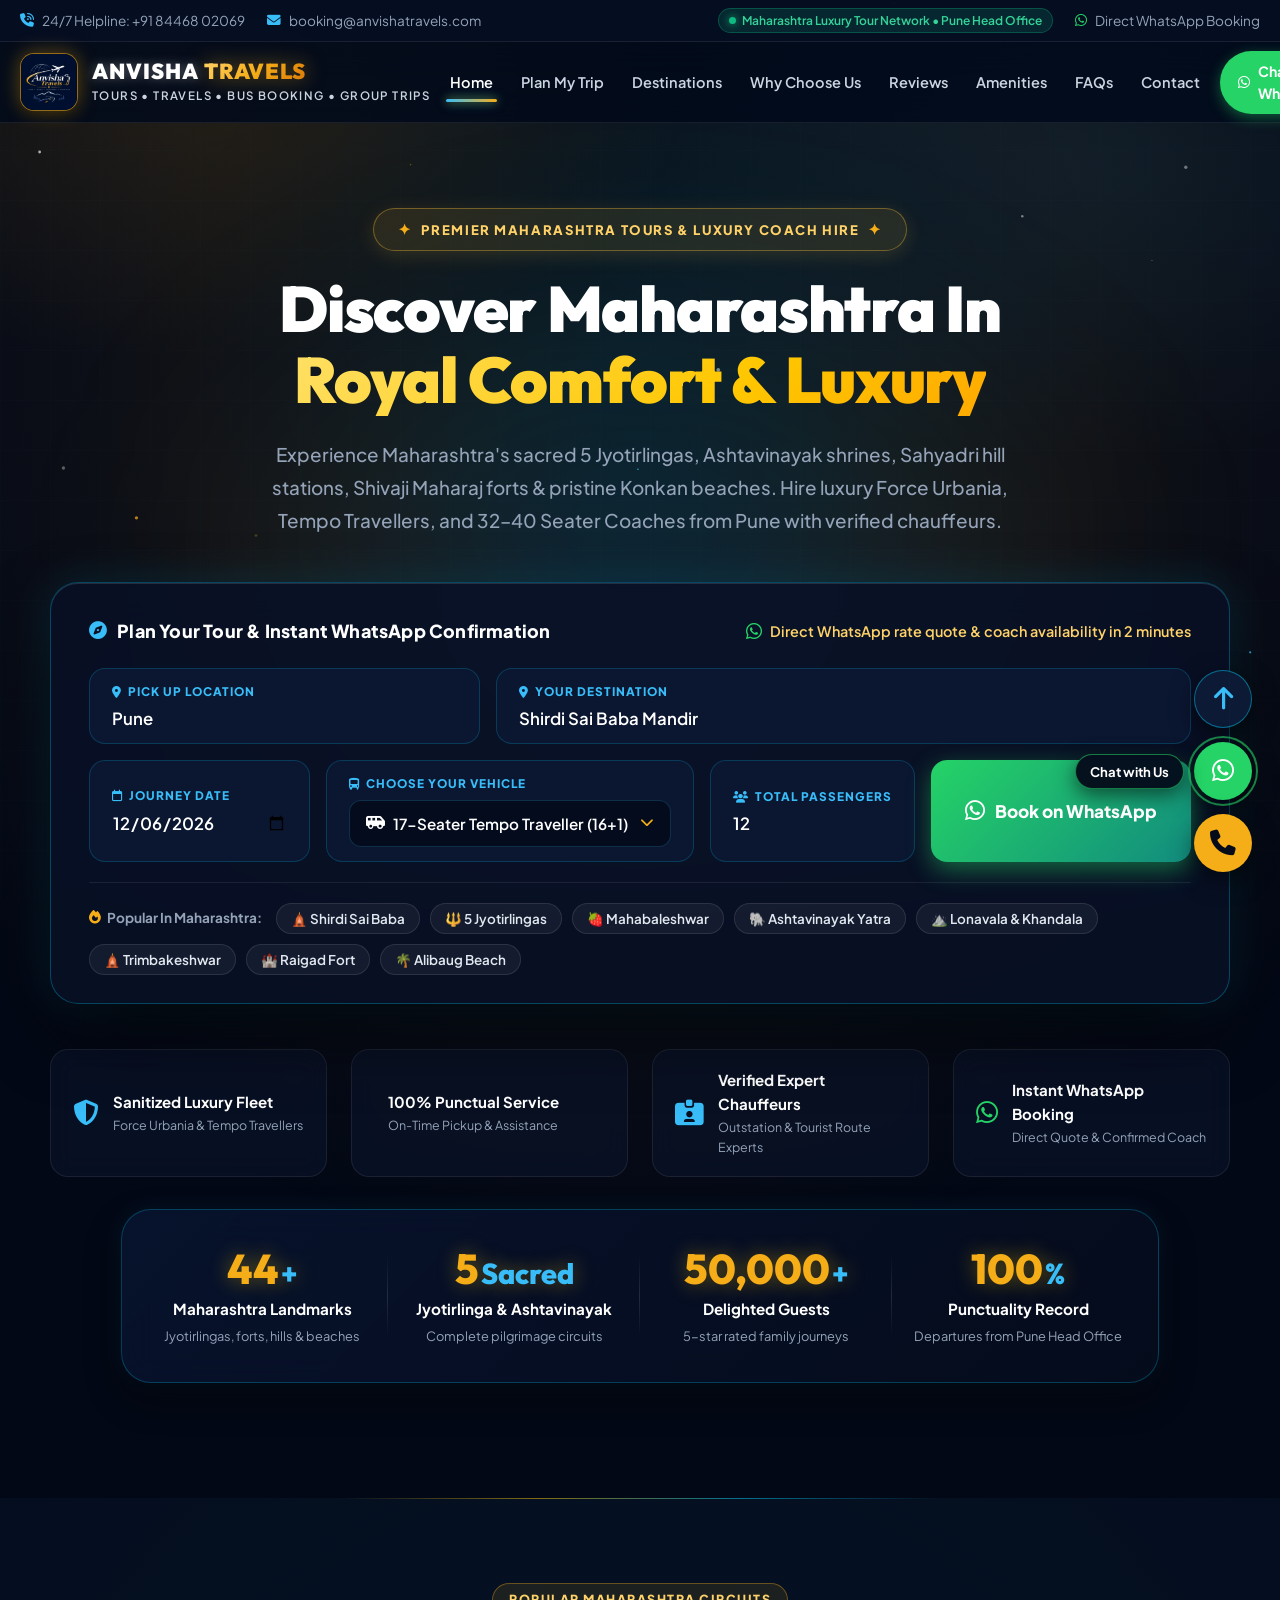
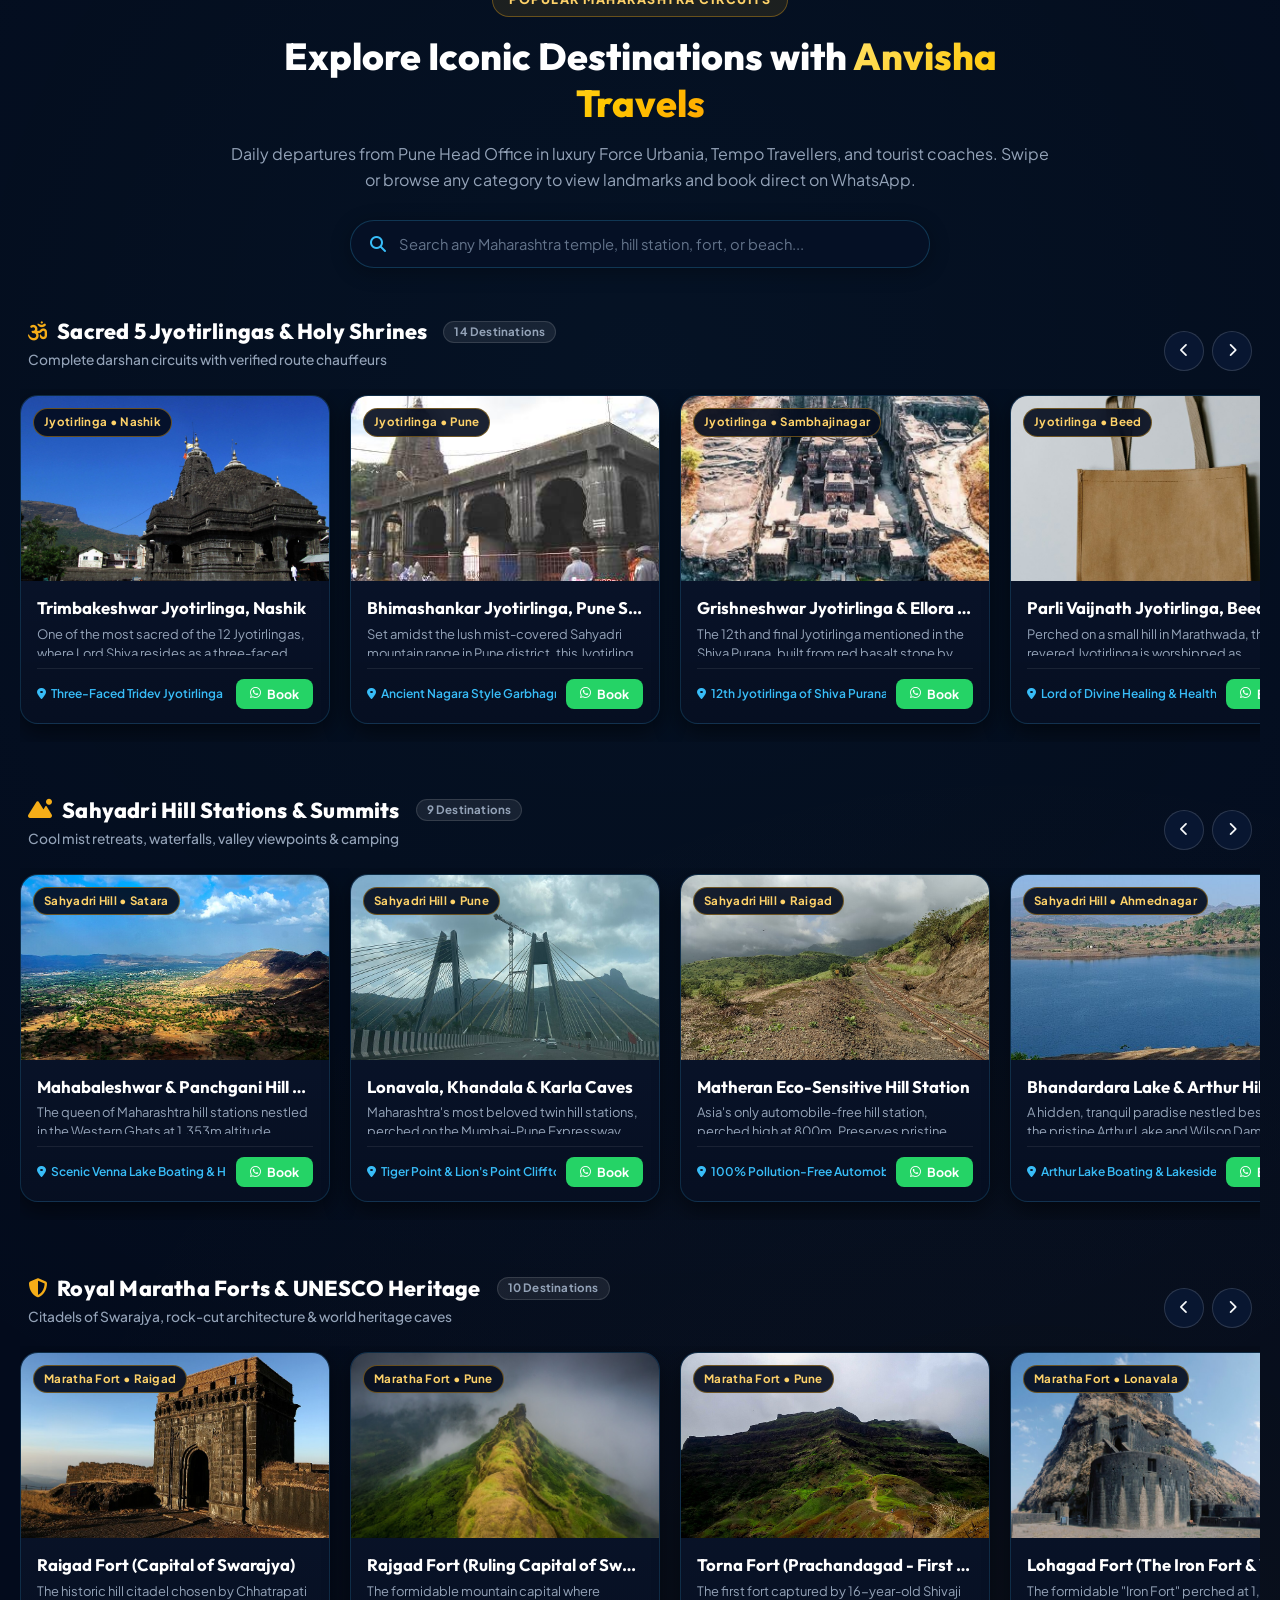
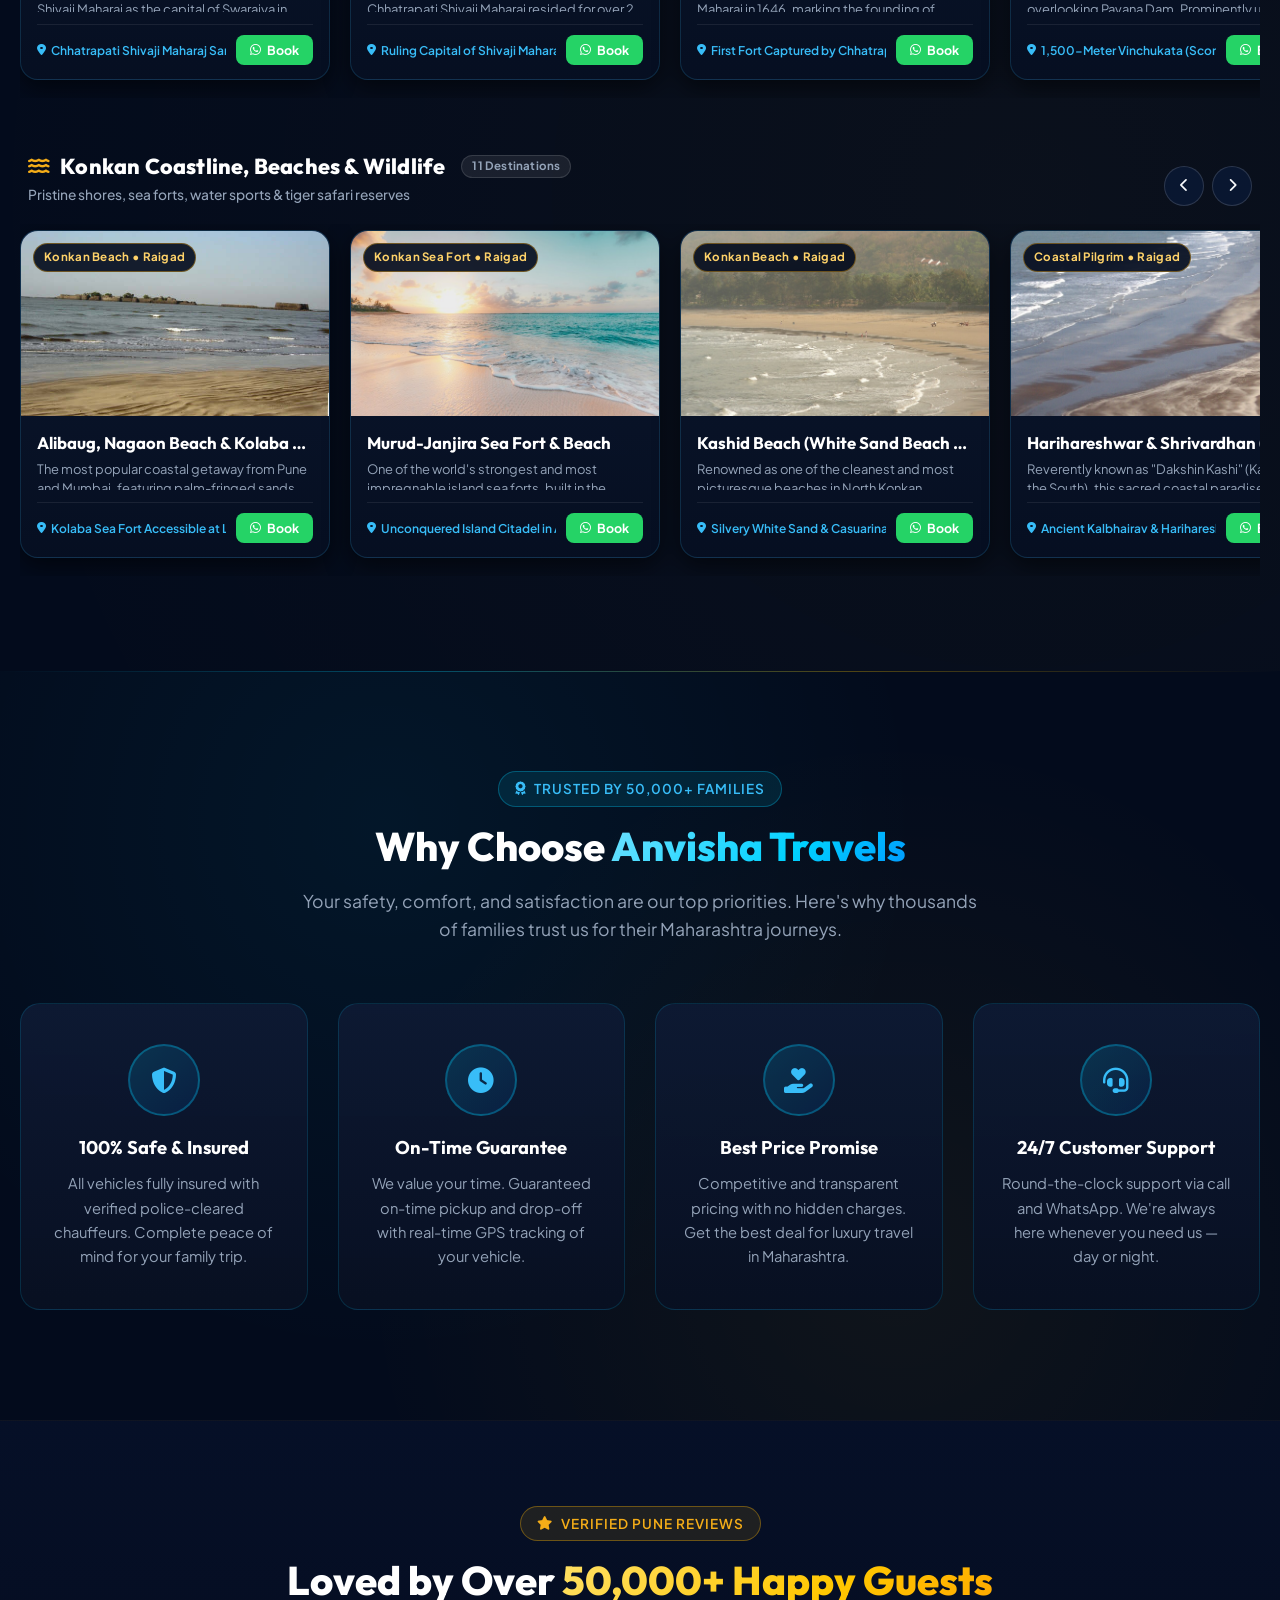
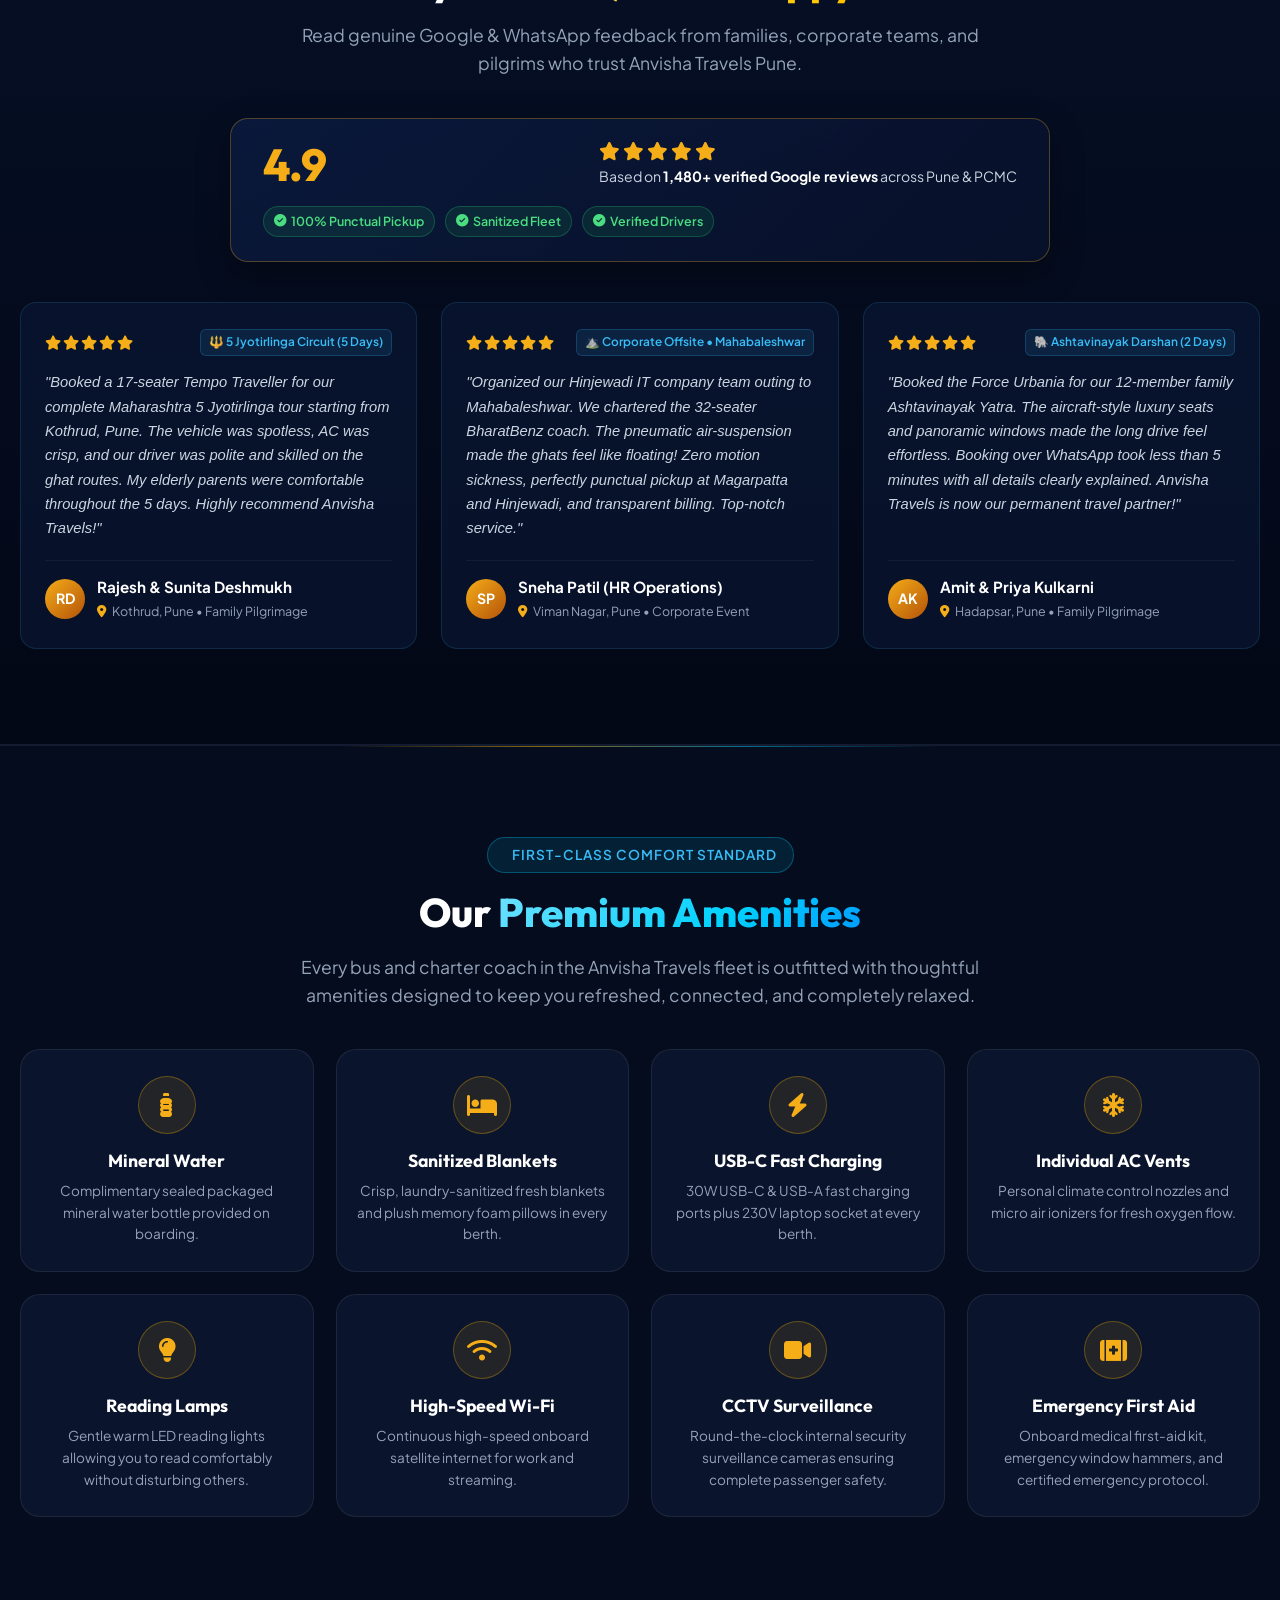
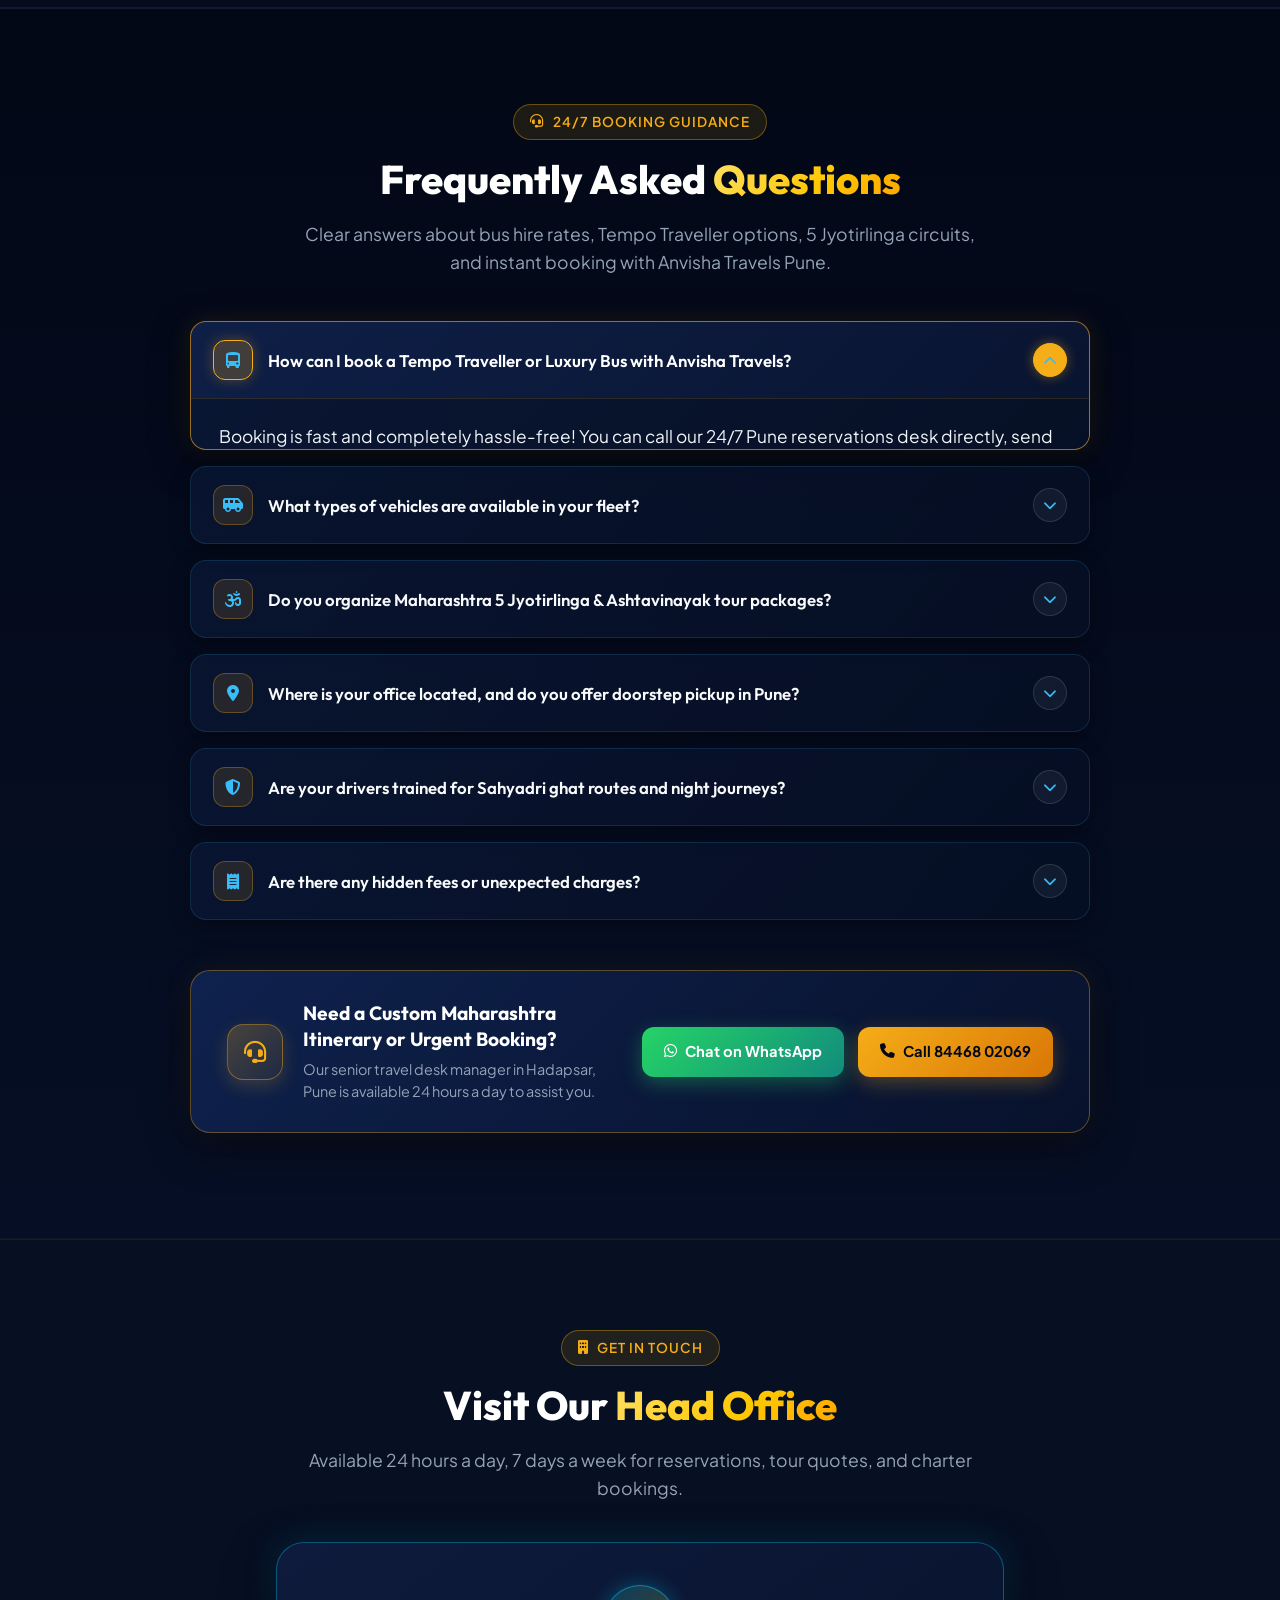
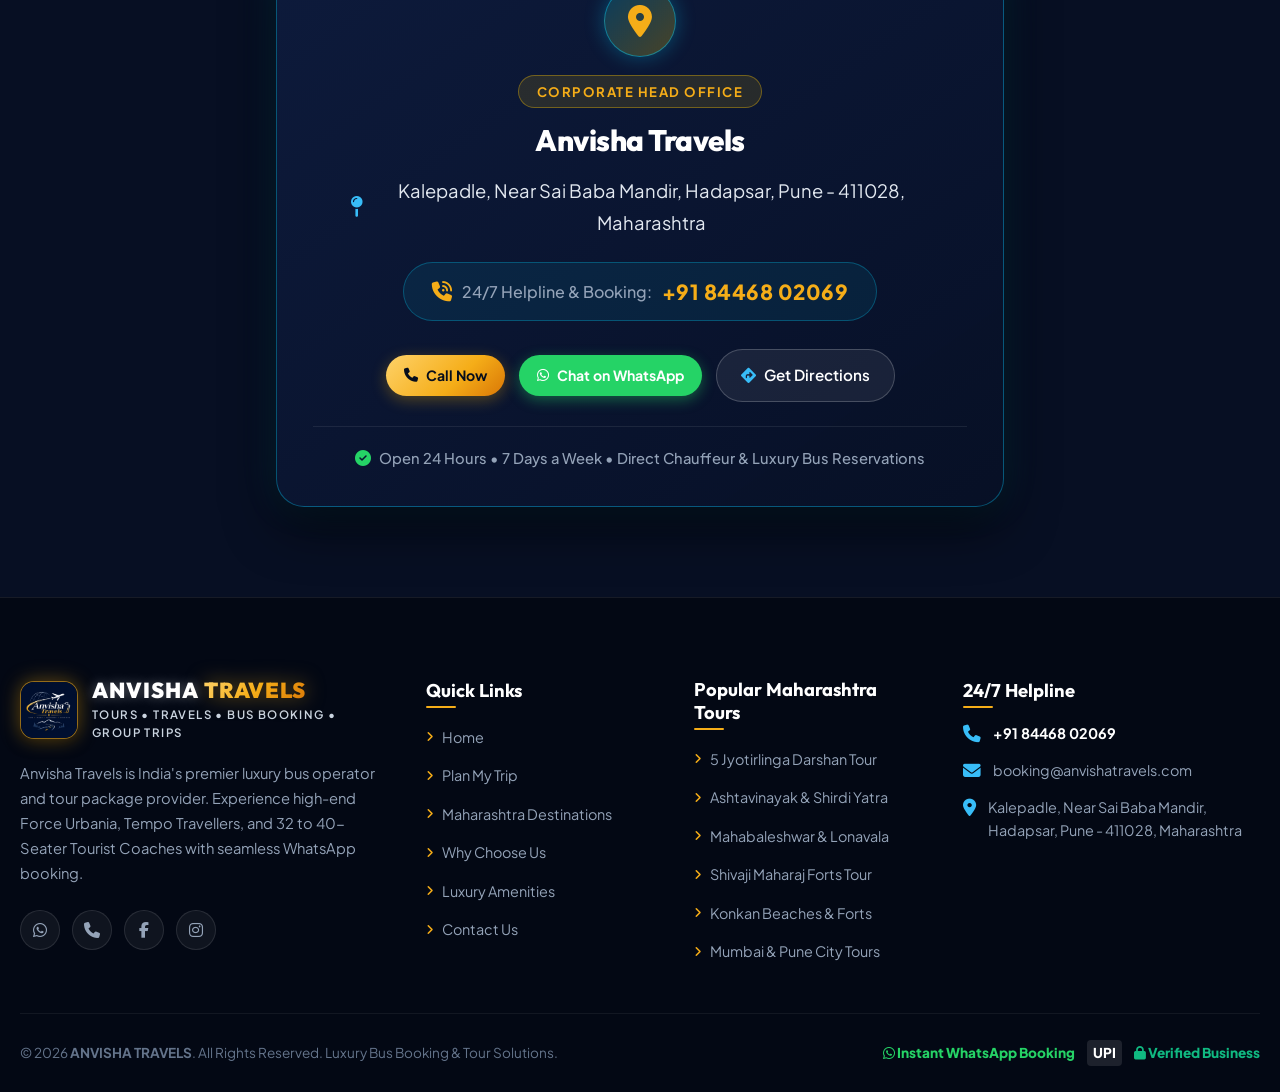
==== commit 091187aa: "feat: custom luxury vehicle select dropdown, site-wide gold scrollbars, and aligned FAQ typography w" ====
--- a/index.html
+++ b/index.html
@@ -500,11 +500,122 @@
               </div>
             </div>
 
-            <!-- Preferred Vehicle -->
-            <div class="form-field-card console-field-vehicle">
+            <!-- Preferred Vehicle (Custom Luxury Dropdown) -->
+            <div class="form-field-card console-field-vehicle" id="vehicleDropdownCard">
               <span class="field-label"><i class="fa-solid fa-bus-simple"></i> Choose Your Vehicle</span>
-              <div class="field-input-wrap">
-                <select id="heroVehicleChoice" class="field-select">
+              <div class="field-input-wrap custom-select-container">
+                <button type="button" class="custom-select-trigger" id="vehicleSelectTrigger" aria-haspopup="listbox" aria-expanded="false" onclick="toggleVehicleDropdown(event)">
+                  <span class="selected-text" id="vehicleSelectText">
+                    <i class="fa-solid fa-van-shuttle text-gold" style="margin-right: 8px;"></i> 17-Seater Tempo Traveller (16+1)
+                  </span>
+                  <i class="fa-solid fa-chevron-down select-chevron" id="vehicleSelectArrow"></i>
+                </button>
+
+                <div class="custom-select-menu" id="vehicleOptionsList" role="listbox">
+                  <div class="custom-option selected" data-value="17-Seater Tempo Traveller (16+1)" onclick="selectVehicleOption('17-Seater Tempo Traveller (16+1)', '<i class=\'fa-solid fa-van-shuttle text-gold\' style=\'margin-right: 8px;\'></i> 17-Seater Tempo Traveller (16+1)', this)">
+                    <div class="option-content">
+                      <i class="fa-solid fa-van-shuttle opt-icon icon-gold"></i>
+                      <div class="opt-text-wrap">
+                        <span class="opt-name">17-Seater Tempo Traveller (16+1)</span>
+                        <span class="opt-badge">Most Popular • Pushback AC</span>
+                      </div>
+                    </div>
+                    <i class="fa-solid fa-check opt-check"></i>
+                  </div>
+                  <div class="custom-option" data-value="17-Seater Urbania Bus (16+1)" onclick="selectVehicleOption('17-Seater Urbania Bus (16+1)', '<i class=\'fa-solid fa-van-shuttle text-cyan\' style=\'margin-right: 8px;\'></i> 17-Seater Urbania Bus (16+1)', this)">
+                    <div class="option-content">
+                      <i class="fa-solid fa-van-shuttle opt-icon icon-cyan"></i>
+                      <div class="opt-text-wrap">
+                        <span class="opt-name">17-Seater Urbania Bus (16+1)</span>
+                        <span class="opt-badge">Ultra Luxury • Recliner Captain Seats</span>
+                      </div>
+                    </div>
+                    <i class="fa-solid fa-check opt-check"></i>
+                  </div>
+                  <div class="custom-option" data-value="13-Seater Urbania Bus (12+1)" onclick="selectVehicleOption('13-Seater Urbania Bus (12+1)', '<i class=\'fa-solid fa-van-shuttle text-cyan\' style=\'margin-right: 8px;\'></i> 13-Seater Urbania Bus (12+1)', this)">
+                    <div class="option-content">
+                      <i class="fa-solid fa-van-shuttle opt-icon icon-cyan"></i>
+                      <div class="opt-text-wrap">
+                        <span class="opt-name">13-Seater Urbania Bus (12+1)</span>
+                        <span class="opt-badge">VIP Executive • Panoramic Windows</span>
+                      </div>
+                    </div>
+                    <i class="fa-solid fa-check opt-check"></i>
+                  </div>
+                  <div class="custom-option" data-value="14-Seater Tempo Traveller (13+1)" onclick="selectVehicleOption('14-Seater Tempo Traveller (13+1)', '<i class=\'fa-solid fa-van-shuttle text-gold\' style=\'margin-right: 8px;\'></i> 14-Seater Tempo Traveller (13+1)', this)">
+                    <div class="option-content">
+                      <i class="fa-solid fa-van-shuttle opt-icon icon-gold"></i>
+                      <div class="opt-text-wrap">
+                        <span class="opt-name">14-Seater Tempo Traveller (13+1)</span>
+                        <span class="opt-badge">Family Groups • High Cooling AC</span>
+                      </div>
+                    </div>
+                    <i class="fa-solid fa-check opt-check"></i>
+                  </div>
+                  <div class="custom-option" data-value="32-Seater Tourist Bus (31+1)" onclick="selectVehicleOption('32-Seater Tourist Bus (31+1)', '<i class=\'fa-solid fa-bus-simple text-blue\' style=\'margin-right: 8px;\'></i> 32-Seater Tourist Bus (31+1)', this)">
+                    <div class="option-content">
+                      <i class="fa-solid fa-bus-simple opt-icon icon-blue"></i>
+                      <div class="opt-text-wrap">
+                        <span class="opt-name">32-Seater Tourist Bus (31+1)</span>
+                        <span class="opt-badge">Deluxe Coach • Large Baggage Bays</span>
+                      </div>
+                    </div>
+                    <i class="fa-solid fa-check opt-check"></i>
+                  </div>
+                  <div class="custom-option" data-value="32-Seater BharatBenz Coach (31+1)" onclick="selectVehicleOption('32-Seater BharatBenz Coach (31+1)', '<i class=\'fa-solid fa-bus text-gold\' style=\'margin-right: 8px;\'></i> 32-Seater BharatBenz Coach (31+1)', this)">
+                    <div class="option-content">
+                      <i class="fa-solid fa-bus opt-icon icon-gold"></i>
+                      <div class="opt-text-wrap">
+                        <span class="opt-name">32-Seater BharatBenz Coach (31+1)</span>
+                        <span class="opt-badge">Air Suspension • Corporate & Offsite</span>
+                      </div>
+                    </div>
+                    <i class="fa-solid fa-check opt-check"></i>
+                  </div>
+                  <div class="custom-option" data-value="35-Seater Bus (34+1)" onclick="selectVehicleOption('35-Seater Bus (34+1)', '<i class=\'fa-solid fa-bus-simple text-blue\' style=\'margin-right: 8px;\'></i> 35-Seater Bus (34+1)', this)">
+                    <div class="option-content">
+                      <i class="fa-solid fa-bus-simple opt-icon icon-blue"></i>
+                      <div class="opt-text-wrap">
+                        <span class="opt-name">35-Seater Bus (34+1)</span>
+                        <span class="opt-badge">Tour Coach • Stereo Sound System</span>
+                      </div>
+                    </div>
+                    <i class="fa-solid fa-check opt-check"></i>
+                  </div>
+                  <div class="custom-option" data-value="40-Seater Deluxe Bus (40+1)" onclick="selectVehicleOption('40-Seater Deluxe Bus (40+1)', '<i class=\'fa-solid fa-bus text-blue\' style=\'margin-right: 8px;\'></i> 40-Seater Deluxe Bus (40+1)', this)">
+                    <div class="option-content">
+                      <i class="fa-solid fa-bus opt-icon icon-blue"></i>
+                      <div class="opt-text-wrap">
+                        <span class="opt-name">40-Seater Deluxe Bus (40+1)</span>
+                        <span class="opt-badge">Wedding & Big Pilgrimage Delegations</span>
+                      </div>
+                    </div>
+                    <i class="fa-solid fa-check opt-check"></i>
+                  </div>
+                  <div class="custom-option" data-value="Volvo 9600 Luxury Sleeper" onclick="selectVehicleOption('Volvo 9600 Luxury Sleeper', '<i class=\'fa-solid fa-bed text-gold\' style=\'margin-right: 8px;\'></i> Volvo 9600 Luxury Sleeper', this)">
+                    <div class="option-content">
+                      <i class="fa-solid fa-bed opt-icon icon-gold"></i>
+                      <div class="opt-text-wrap">
+                        <span class="opt-name">Volvo 9600 Luxury Sleeper</span>
+                        <span class="opt-badge">Interstate Sleeper • Premium Berths</span>
+                      </div>
+                    </div>
+                    <i class="fa-solid fa-check opt-check"></i>
+                  </div>
+                  <div class="custom-option" data-value="Toyota Innova Crysta (6+1)" onclick="selectVehicleOption('Toyota Innova Crysta (6+1)', '<i class=\'fa-solid fa-car-side text-cyan\' style=\'margin-right: 8px;\'></i> Toyota Innova Crysta (6+1)', this)">
+                    <div class="option-content">
+                      <i class="fa-solid fa-car-side opt-icon icon-cyan"></i>
+                      <div class="opt-text-wrap">
+                        <span class="opt-name">Toyota Innova Crysta (6+1)</span>
+                        <span class="opt-badge">VIP Family Cab • Airport Transfers</span>
+                      </div>
+                    </div>
+                    <i class="fa-solid fa-check opt-check"></i>
+                  </div>
+                </div>
+
+                <!-- Hidden native select for full form & script compatibility -->
+                <select id="heroVehicleChoice" class="field-select" style="display: none;" tabindex="-1" aria-hidden="true">
                   <option value="17-Seater Tempo Traveller (16+1)" selected>17-Seater Tempo Traveller (16+1)</option>
                   <option value="17-Seater Urbania Bus (16+1)">17-Seater Urbania Bus (16+1)</option>
                   <option value="13-Seater Urbania Bus (12+1)">13-Seater Urbania Bus (12+1)</option>
--- a/css/style.css
+++ b/css/style.css
@@ -5611,11 +5611,12 @@
 }
 
 .faq-answer {
-  padding: 16px 24px 24px 77px;
-  color: #cbd5e1;
-  font-size: 0.95rem;
-  line-height: 1.75;
-  border-top: 1px solid rgba(255, 255, 255, 0.05);
+  padding: 22px 28px 28px 28px;
+  color: #f1f5f9;
+  font-size: 1.08rem;
+  line-height: 1.8;
+  border-top: 1px solid rgba(245, 173, 24, 0.15);
+  background: rgba(4, 10, 24, 0.4);
   animation: faqSlideFadeIn 0.28s ease-out;
 }
 
@@ -5631,86 +5632,46 @@
 }
 
 .faq-answer p {
-  margin-bottom: 12px;
-  color: #cbd5e1;
+  margin-bottom: 14px;
+  color: #f1f5f9;
+  font-size: 1.08rem;
+  line-height: 1.8;
+  font-weight: 400;
 }
 
 .faq-answer p strong {
   color: #ffffff;
-}
-
-.faq-answer-actions {
-  display: flex;
-  flex-wrap: wrap;
-  gap: 12px;
-  margin-top: 14px;
-}
-
-.faq-chip-btn {
-  display: inline-flex;
-  align-items: center;
-  gap: 7px;
-  padding: 8px 16px;
-  border-radius: 999px;
-  font-size: 0.85rem;
-  font-weight: 600;
-  text-decoration: none;
-  transition: all 0.22s ease;
-}
-
-.faq-chip-btn.chip-whatsapp {
-  background: rgba(37, 211, 102, 0.15);
-  border: 1px solid rgba(37, 211, 102, 0.4);
-  color: #25d366;
-}
-
-.faq-chip-btn.chip-whatsapp:hover {
-  background: #25d366;
-  color: #ffffff;
-  box-shadow: 0 4px 14px rgba(37, 211, 102, 0.4);
-  transform: translateY(-2px);
-}
-
-.faq-chip-btn.chip-call {
-  background: rgba(245, 173, 24, 0.12);
-  border: 1px solid rgba(245, 173, 24, 0.35);
-  color: #f5ad18;
-}
-
-.faq-chip-btn.chip-call:hover {
-  background: #f5ad18;
-  color: #030816;
-  box-shadow: 0 4px 14px rgba(245, 173, 24, 0.4);
-  transform: translateY(-2px);
+  font-weight: 700;
 }
 
 .faq-luxury-list {
   list-style: none;
   padding: 0;
-  margin: 12px 0 0 0;
+  margin: 16px 0 0 0;
   display: flex;
   flex-direction: column;
-  gap: 9px;
+  gap: 12px;
 }
 
 .faq-luxury-list li {
   display: flex;
   align-items: flex-start;
-  gap: 10px;
-  color: #cbd5e1;
-  font-size: 0.92rem;
-  line-height: 1.55;
+  gap: 12px;
+  color: #f1f5f9;
+  font-size: 1.04rem;
+  line-height: 1.65;
 }
 
 .faq-luxury-list li i {
   color: #f5ad18;
   margin-top: 4px;
-  font-size: 0.85rem;
+  font-size: 1.05rem;
   flex-shrink: 0;
 }
 
 .faq-luxury-list li strong {
   color: #ffffff;
+  font-weight: 700;
 }
 
 /* --------------------------------------------------------------------------
@@ -6051,4 +6012,191 @@
   }
 }
 
-
+/* ==========================================================================
+   Custom Luxury Select Dropdown Component (Replaces Ugly Native OS Select)
+   ========================================================================== */
+.custom-select-container {
+  position: relative;
+  width: 100%;
+}
+
+.custom-select-trigger {
+  width: 100%;
+  display: flex;
+  align-items: center;
+  justify-content: space-between;
+  background: rgba(4, 10, 26, 0.85);
+  border: 1px solid rgba(56, 189, 248, 0.2);
+  border-radius: 12px;
+  padding: 13px 16px;
+  color: #ffffff;
+  font-family: var(--font-body);
+  font-size: 0.95rem;
+  font-weight: 600;
+  cursor: pointer;
+  transition: all 0.25s cubic-bezier(0.16, 1, 0.3, 1);
+  outline: none;
+  text-align: left;
+}
+
+.custom-select-trigger:hover,
+.custom-select-trigger.active {
+  border-color: rgba(245, 173, 24, 0.6);
+  background: rgba(8, 18, 44, 0.95);
+  box-shadow: 0 0 16px rgba(245, 173, 24, 0.2);
+}
+
+.custom-select-trigger .selected-text {
+  display: flex;
+  align-items: center;
+  white-space: nowrap;
+  overflow: hidden;
+  text-overflow: ellipsis;
+  flex: 1;
+}
+
+.select-chevron {
+  color: #f5ad18;
+  font-size: 0.85rem;
+  transition: transform 0.3s cubic-bezier(0.16, 1, 0.3, 1);
+  margin-left: 12px;
+  flex-shrink: 0;
+}
+
+.custom-select-menu {
+  position: absolute;
+  top: calc(100% + 8px);
+  left: 0;
+  right: 0;
+  z-index: 1000;
+  background: rgba(6, 15, 38, 0.98);
+  border: 1px solid rgba(245, 173, 24, 0.4);
+  border-radius: 14px;
+  box-shadow: 0 18px 45px rgba(0, 0, 0, 0.75), 0 0 30px rgba(245, 173, 24, 0.15);
+  max-height: 290px;
+  overflow-y: auto;
+  padding: 8px;
+  display: none;
+  flex-direction: column;
+  gap: 4px;
+  backdrop-filter: blur(16px);
+  -webkit-backdrop-filter: blur(16px);
+}
+
+.custom-select-menu.show {
+  display: flex;
+  animation: dropdownPopFadeIn 0.22s cubic-bezier(0.16, 1, 0.3, 1);
+}
+
+@keyframes dropdownPopFadeIn {
+  from {
+    opacity: 0;
+    transform: translateY(-8px) scale(0.98);
+  }
+  to {
+    opacity: 1;
+    transform: translateY(0) scale(1);
+  }
+}
+
+/* Custom Sleek Gold Scrollbar for Dropdown */
+.custom-select-menu::-webkit-scrollbar {
+  width: 6px;
+}
+.custom-select-menu::-webkit-scrollbar-track {
+  background: rgba(255, 255, 255, 0.03);
+  border-radius: 999px;
+}
+.custom-select-menu::-webkit-scrollbar-thumb {
+  background: #f5ad18;
+  border-radius: 999px;
+}
+.custom-select-menu::-webkit-scrollbar-thumb:hover {
+  background: #fed269;
+}
+
+.custom-option {
+  display: flex;
+  align-items: center;
+  justify-content: space-between;
+  padding: 11px 14px;
+  border-radius: 10px;
+  cursor: pointer;
+  transition: all 0.2s ease;
+  user-select: none;
+}
+
+.custom-option:hover {
+  background: rgba(245, 173, 24, 0.15);
+  transform: translateX(3px);
+}
+
+.custom-option.selected {
+  background: rgba(245, 173, 24, 0.22);
+  border-left: 3px solid #f5ad18;
+}
+
+.option-content {
+  display: flex;
+  align-items: center;
+  gap: 12px;
+  flex: 1;
+}
+
+.opt-icon {
+  font-size: 1.05rem;
+  flex-shrink: 0;
+}
+
+.opt-icon.icon-gold { color: #f5ad18; }
+.opt-icon.icon-cyan { color: #38bdf8; }
+.opt-icon.icon-blue { color: #60a5fa; }
+
+.opt-text-wrap {
+  display: flex;
+  flex-direction: column;
+  gap: 2px;
+}
+
+.opt-name {
+  font-size: 0.94rem;
+  font-weight: 700;
+  color: #ffffff;
+}
+
+.opt-badge {
+  font-size: 0.74rem;
+  color: #94a3b8;
+}
+
+.opt-check {
+  color: #f5ad18;
+  font-size: 0.9rem;
+  opacity: 0;
+  transition: opacity 0.2s ease;
+  margin-left: 10px;
+}
+
+.custom-option.selected .opt-check {
+  opacity: 1;
+}
+
+/* Site-wide Luxury Golden Scrollbar */
+::-webkit-scrollbar {
+  width: 9px;
+  height: 7px;
+}
+::-webkit-scrollbar-track {
+  background: #030816;
+}
+::-webkit-scrollbar-thumb {
+  background: linear-gradient(180deg, #f5ad18 0%, #b45309 100%);
+  border-radius: 999px;
+  border: 2px solid #030816;
+}
+::-webkit-scrollbar-thumb:hover {
+  background: linear-gradient(180deg, #fed269 0%, #f5ad18 100%);
+}
+
+
+
